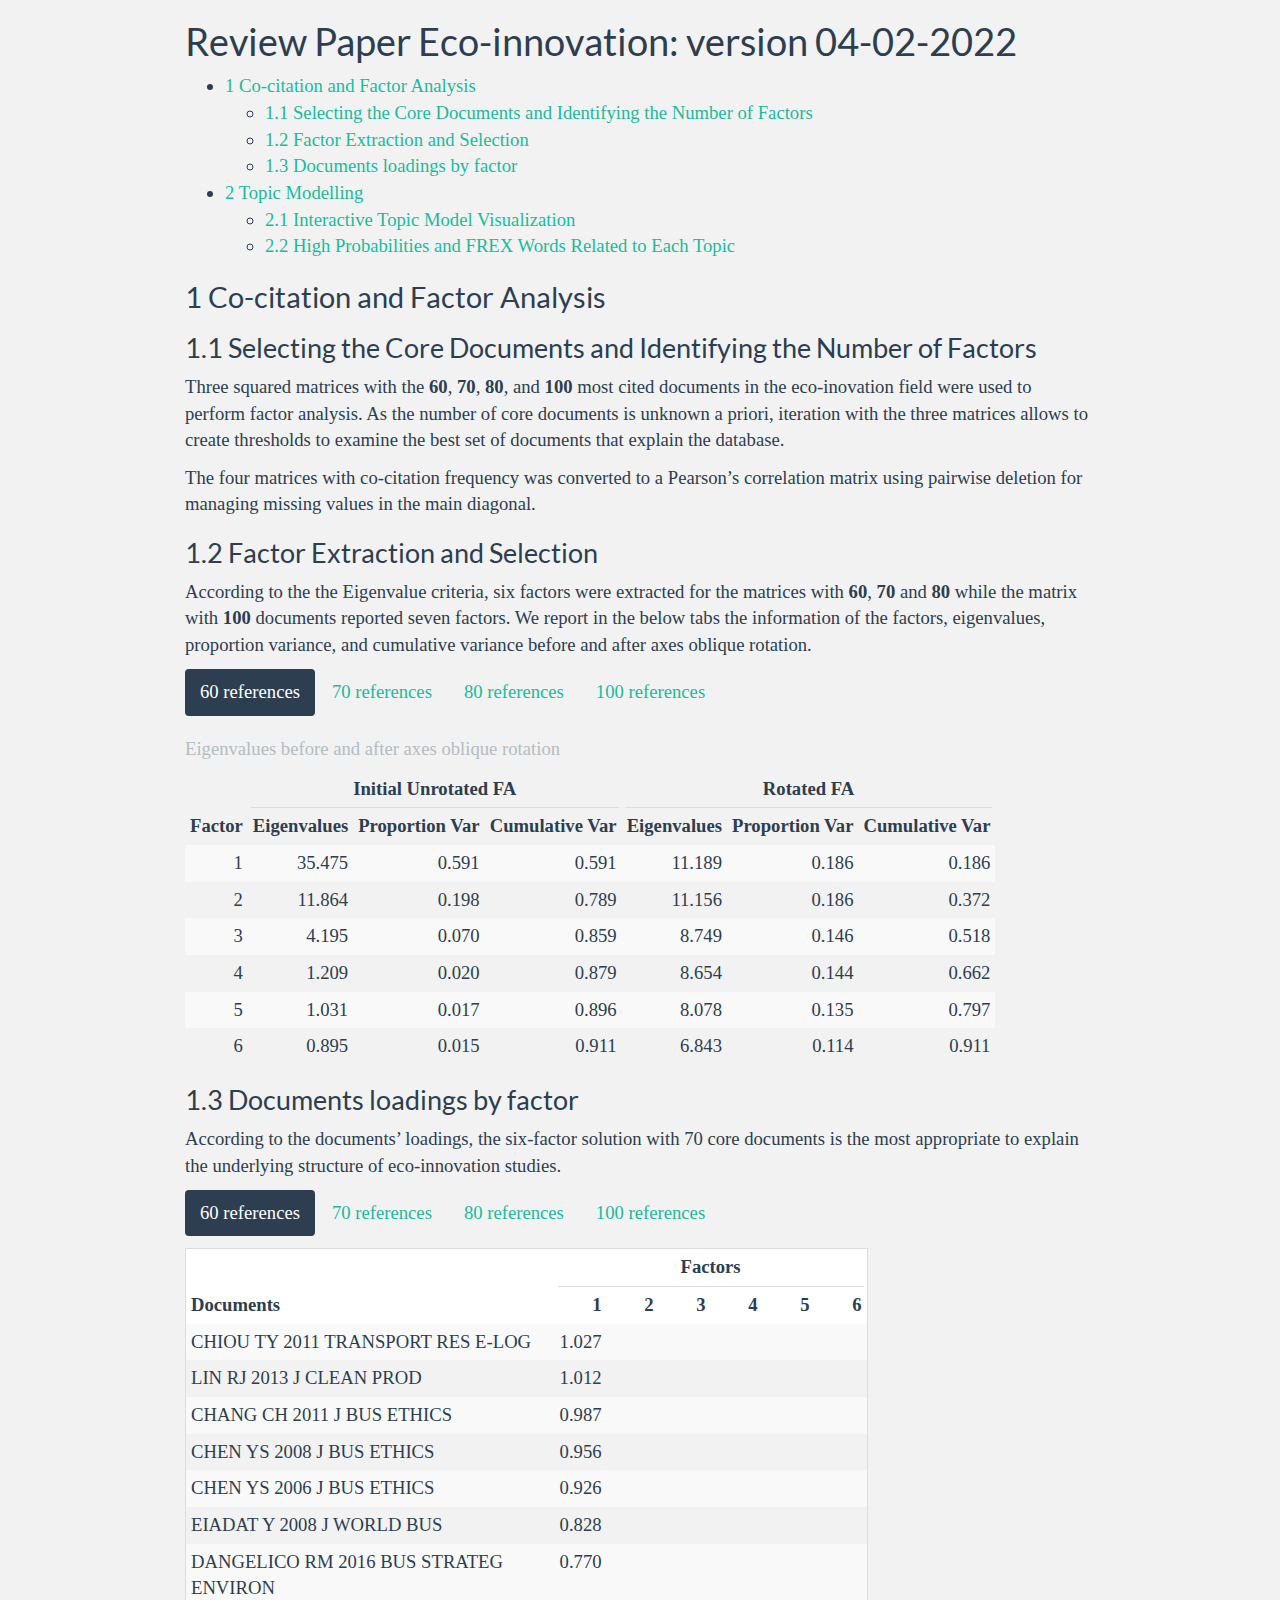
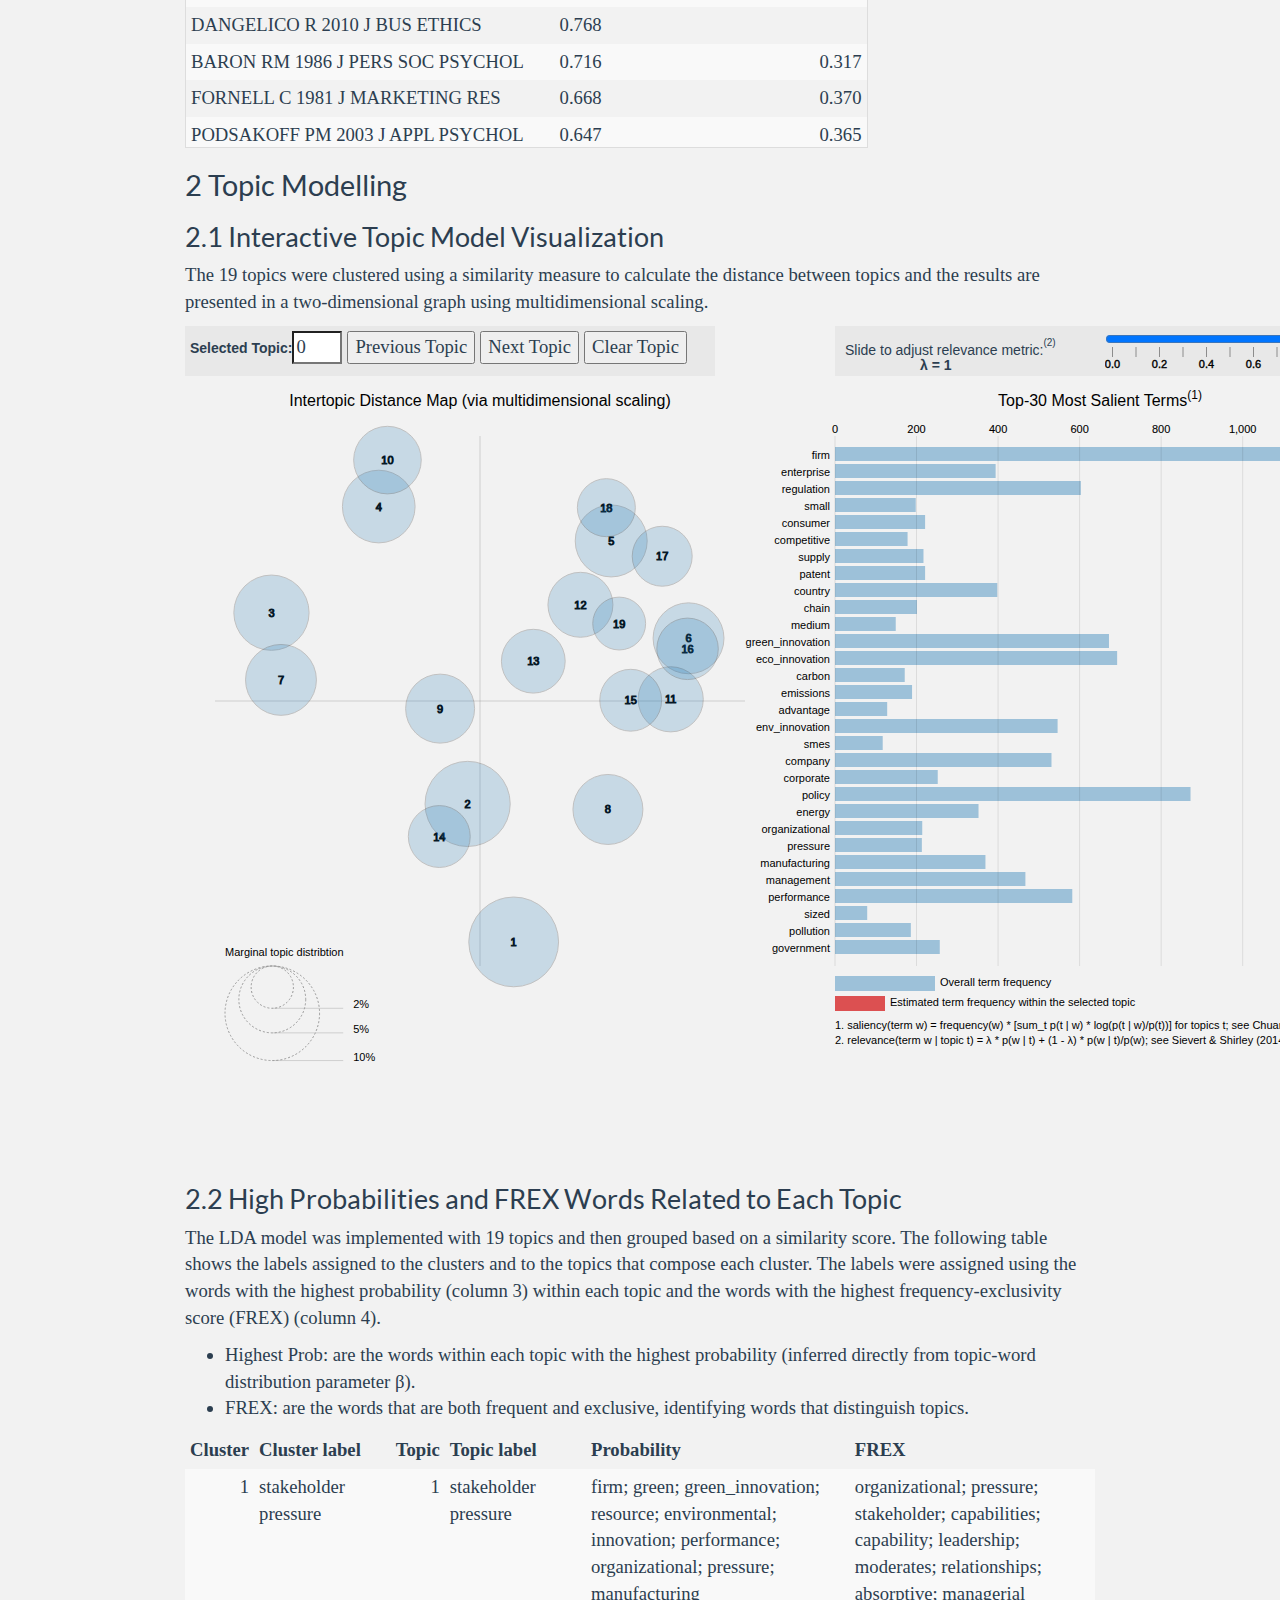
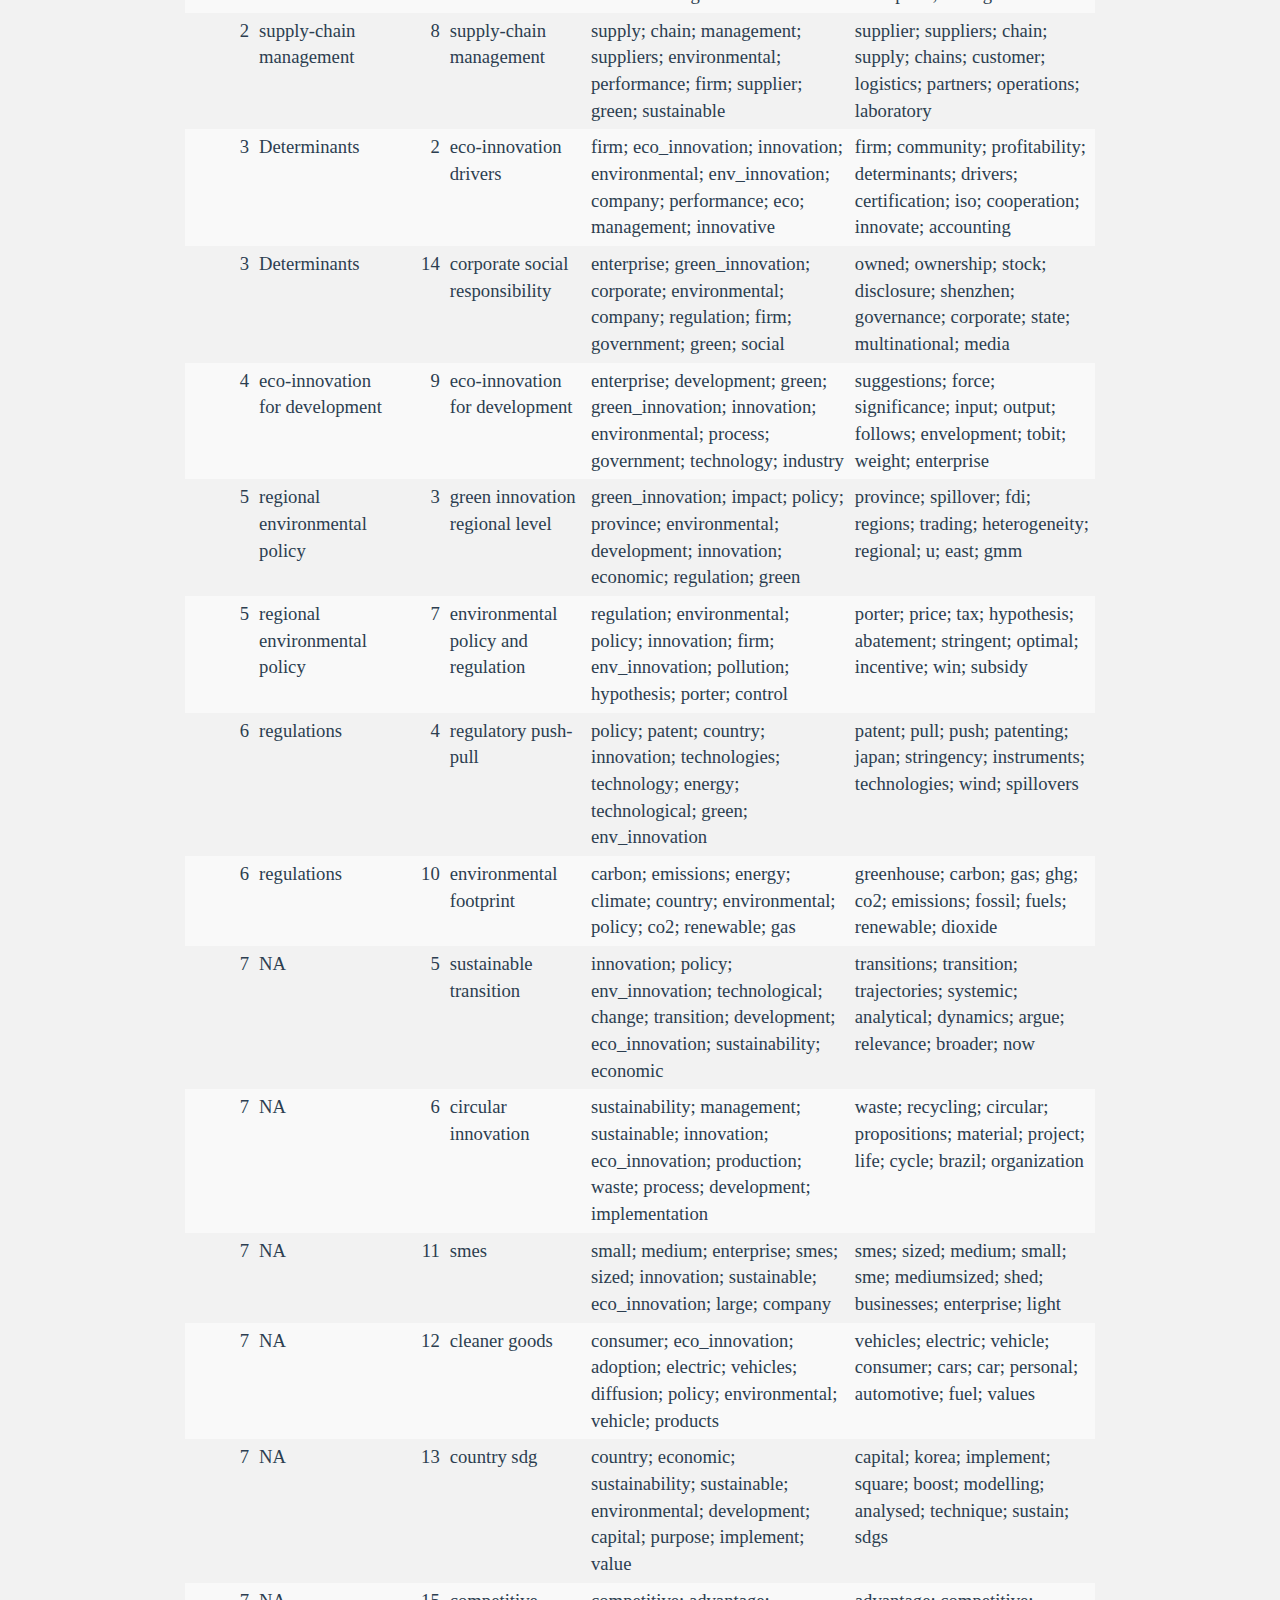
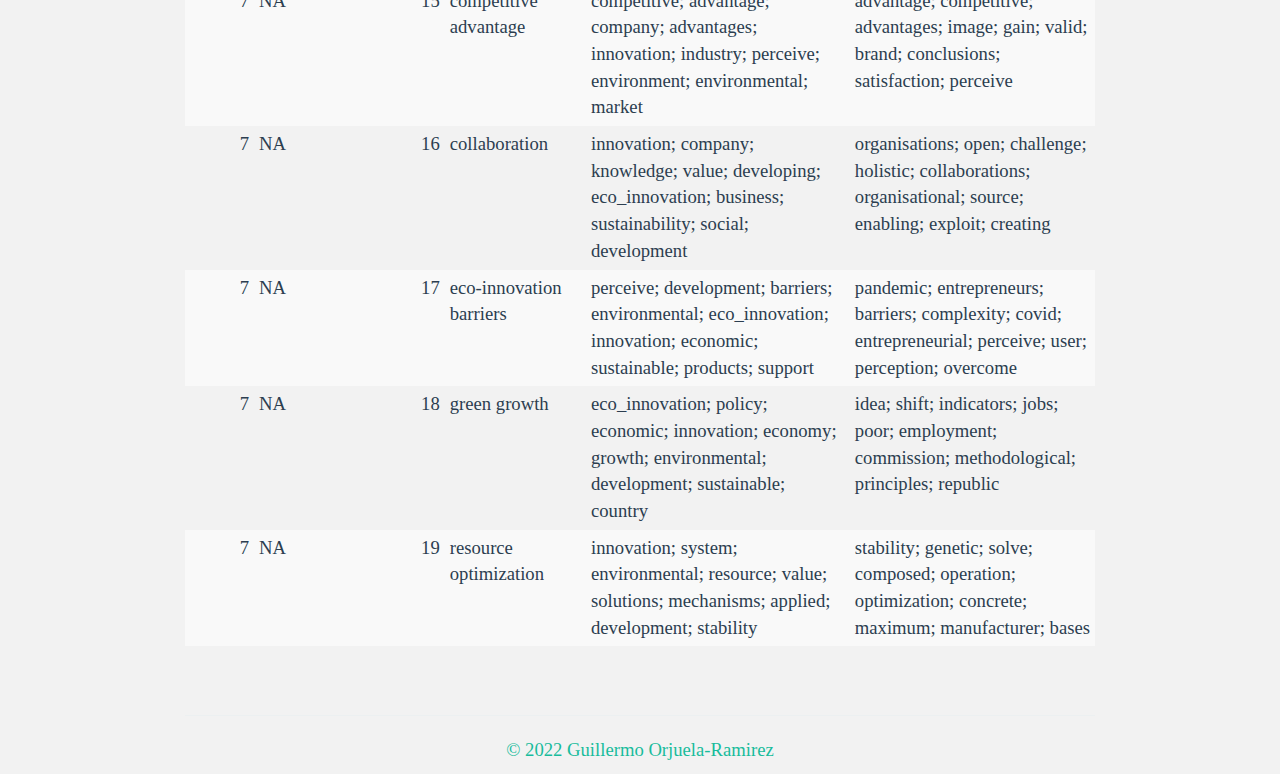
==== docs/index.html @ 78bdc4e0 "V_04-02-2022" ====
<!DOCTYPE html>

<html>

<head>

<meta charset="utf-8" />
<meta name="generator" content="pandoc" />
<meta http-equiv="X-UA-Compatible" content="IE=EDGE" />




<title>Review Paper Eco-innovation: version 04-02-2022</title>

<script src="site_libs/header-attrs-2.11/header-attrs.js"></script>
<script src="site_libs/jquery-3.6.0/jquery-3.6.0.min.js"></script>
<meta name="viewport" content="width=device-width, initial-scale=1" />
<link href="site_libs/bootstrap-3.3.5/css/flatly.min.css" rel="stylesheet" />
<script src="site_libs/bootstrap-3.3.5/js/bootstrap.min.js"></script>
<script src="site_libs/bootstrap-3.3.5/shim/html5shiv.min.js"></script>
<script src="site_libs/bootstrap-3.3.5/shim/respond.min.js"></script>
<style>h1 {font-size: 34px;}
       h1.title {font-size: 38px;}
       h2 {font-size: 30px;}
       h3 {font-size: 24px;}
       h4 {font-size: 18px;}
       h5 {font-size: 16px;}
       h6 {font-size: 12px;}
       code {color: inherit; background-color: rgba(0, 0, 0, 0.04);}
       pre:not([class]) { background-color: white }</style>
<script src="site_libs/navigation-1.1/tabsets.js"></script>
<link href="site_libs/highlightjs-9.12.0/default.css" rel="stylesheet" />
<script src="site_libs/highlightjs-9.12.0/highlight.js"></script>
<script src="site_libs/kePrint-0.0.1/kePrint.js"></script>

<style type="text/css">
  code{white-space: pre-wrap;}
  span.smallcaps{font-variant: small-caps;}
  span.underline{text-decoration: underline;}
  div.column{display: inline-block; vertical-align: top; width: 50%;}
  div.hanging-indent{margin-left: 1.5em; text-indent: -1.5em;}
  ul.task-list{list-style: none;}
    </style>

<style type="text/css">code{white-space: pre;}</style>
<script type="text/javascript">
if (window.hljs) {
  hljs.configure({languages: []});
  hljs.initHighlightingOnLoad();
  if (document.readyState && document.readyState === "complete") {
    window.setTimeout(function() { hljs.initHighlighting(); }, 0);
  }
}
</script>





<link rel="stylesheet" href="styles.css" type="text/css" />



<style type = "text/css">
.main-container {
  max-width: 940px;
  margin-left: auto;
  margin-right: auto;
}
img {
  max-width:100%;
}
.tabbed-pane {
  padding-top: 12px;
}
.html-widget {
  margin-bottom: 20px;
}
button.code-folding-btn:focus {
  outline: none;
}
summary {
  display: list-item;
}
pre code {
  padding: 0;
}
</style>



<!-- tabsets -->

<style type="text/css">
.tabset-dropdown > .nav-tabs {
  display: inline-table;
  max-height: 500px;
  min-height: 44px;
  overflow-y: auto;
  border: 1px solid #ddd;
  border-radius: 4px;
}

.tabset-dropdown > .nav-tabs > li.active:before {
  content: "";
  font-family: 'Glyphicons Halflings';
  display: inline-block;
  padding: 10px;
  border-right: 1px solid #ddd;
}

.tabset-dropdown > .nav-tabs.nav-tabs-open > li.active:before {
  content: "&#xe258;";
  border: none;
}

.tabset-dropdown > .nav-tabs.nav-tabs-open:before {
  content: "";
  font-family: 'Glyphicons Halflings';
  display: inline-block;
  padding: 10px;
  border-right: 1px solid #ddd;
}

.tabset-dropdown > .nav-tabs > li.active {
  display: block;
}

.tabset-dropdown > .nav-tabs > li > a,
.tabset-dropdown > .nav-tabs > li > a:focus,
.tabset-dropdown > .nav-tabs > li > a:hover {
  border: none;
  display: inline-block;
  border-radius: 4px;
  background-color: transparent;
}

.tabset-dropdown > .nav-tabs.nav-tabs-open > li {
  display: block;
  float: none;
}

.tabset-dropdown > .nav-tabs > li {
  display: none;
}
</style>

<!-- code folding -->




</head>

<body>


<div class="container-fluid main-container">




<div id="header">



<h1 class="title toc-ignore">Review Paper Eco-innovation: version 04-02-2022</h1>

</div>

<div id="TOC">
<ul>
<li><a href="#co-citation-and-factor-analysis"><span class="toc-section-number">1</span> Co-citation and Factor Analysis</a>
<ul>
<li><a href="#selecting-the-core-documents-and-identifying-the-number-of-factors"><span class="toc-section-number">1.1</span> Selecting the Core Documents and Identifying the Number of Factors</a></li>
<li><a href="#factor-extraction-and-selection"><span class="toc-section-number">1.2</span> Factor Extraction and Selection</a></li>
<li><a href="#documents-loadings-by-factor"><span class="toc-section-number">1.3</span> Documents loadings by factor</a></li>
</ul></li>
<li><a href="#topic-modelling"><span class="toc-section-number">2</span> Topic Modelling</a>
<ul>
<li><a href="#interactive-topic-model-visualization"><span class="toc-section-number">2.1</span> Interactive Topic Model Visualization</a></li>
<li><a href="#high-probabilities-and-frex-words-related-to-each-topic"><span class="toc-section-number">2.2</span> High Probabilities and FREX Words Related to Each Topic</a></li>
</ul></li>
</ul>
</div>

<div id="co-citation-and-factor-analysis" class="section level1" number="1">
<h1 number="1"><span class="header-section-number">1</span> Co-citation and Factor Analysis</h1>
<div id="selecting-the-core-documents-and-identifying-the-number-of-factors" class="section level2" number="1.1">
<h2 number="1.1"><span class="header-section-number">1.1</span> Selecting the Core Documents and Identifying the Number of Factors</h2>
<p>Three squared matrices with the <strong>60</strong>, <strong>70</strong>, <strong>80</strong>, and <strong>100</strong> most cited documents in the eco-inovation field were used to perform factor analysis. As the number of core documents is unknown a priori, iteration with the three matrices allows to create thresholds to examine the best set of documents that explain the database.</p>
<p>The four matrices with co-citation frequency was converted to a Pearson’s correlation matrix using pairwise deletion for managing missing values in the main diagonal.</p>
</div>
<div id="factor-extraction-and-selection" class="section level2 tabset tabset-fade tabset-pills" number="1.2">
<h2 class="tabset tabset-fade tabset-pills" number="1.2"><span class="header-section-number">1.2</span> Factor Extraction and Selection</h2>
<p>According to the the Eigenvalue criteria, six factors were extracted for the matrices with <strong>60</strong>, <strong>70</strong> and <strong>80</strong> while the matrix with <strong>100</strong> documents reported seven factors. We report in the below tabs the information of the factors, eigenvalues, proportion variance, and cumulative variance before and after axes oblique rotation.</p>
<div id="references" class="section level3 unnumbered">
<h3 class="unnumbered">60 references</h3>
<table class="table table-striped table-condensed table-hover table-responsive" style="width: auto !important; ">
<caption>
Eigenvalues before and after axes oblique rotation
</caption>
<thead>
<tr>
<th style="border-bottom:hidden" colspan="1">
</th>
<th style="border-bottom:hidden; padding-bottom:0; padding-left:3px;padding-right:3px;text-align: center; " colspan="3">
<div style="border-bottom: 1px solid #ddd; padding-bottom: 5px; ">
Initial Unrotated FA
</div>
</th>
<th style="border-bottom:hidden; padding-bottom:0; padding-left:3px;padding-right:3px;text-align: center; " colspan="3">
<div style="border-bottom: 1px solid #ddd; padding-bottom: 5px; ">
Rotated FA
</div>
</th>
</tr>
<tr>
<th style="text-align:right;">
Factor
</th>
<th style="text-align:right;">
Eigenvalues
</th>
<th style="text-align:right;">
Proportion Var
</th>
<th style="text-align:right;">
Cumulative Var
</th>
<th style="text-align:right;">
Eigenvalues
</th>
<th style="text-align:right;">
Proportion Var
</th>
<th style="text-align:right;">
Cumulative Var
</th>
</tr>
</thead>
<tbody>
<tr>
<td style="text-align:right;">
1
</td>
<td style="text-align:right;">
35.475
</td>
<td style="text-align:right;">
0.591
</td>
<td style="text-align:right;">
0.591
</td>
<td style="text-align:right;">
11.189
</td>
<td style="text-align:right;">
0.186
</td>
<td style="text-align:right;">
0.186
</td>
</tr>
<tr>
<td style="text-align:right;">
2
</td>
<td style="text-align:right;">
11.864
</td>
<td style="text-align:right;">
0.198
</td>
<td style="text-align:right;">
0.789
</td>
<td style="text-align:right;">
11.156
</td>
<td style="text-align:right;">
0.186
</td>
<td style="text-align:right;">
0.372
</td>
</tr>
<tr>
<td style="text-align:right;">
3
</td>
<td style="text-align:right;">
4.195
</td>
<td style="text-align:right;">
0.070
</td>
<td style="text-align:right;">
0.859
</td>
<td style="text-align:right;">
8.749
</td>
<td style="text-align:right;">
0.146
</td>
<td style="text-align:right;">
0.518
</td>
</tr>
<tr>
<td style="text-align:right;">
4
</td>
<td style="text-align:right;">
1.209
</td>
<td style="text-align:right;">
0.020
</td>
<td style="text-align:right;">
0.879
</td>
<td style="text-align:right;">
8.654
</td>
<td style="text-align:right;">
0.144
</td>
<td style="text-align:right;">
0.662
</td>
</tr>
<tr>
<td style="text-align:right;">
5
</td>
<td style="text-align:right;">
1.031
</td>
<td style="text-align:right;">
0.017
</td>
<td style="text-align:right;">
0.896
</td>
<td style="text-align:right;">
8.078
</td>
<td style="text-align:right;">
0.135
</td>
<td style="text-align:right;">
0.797
</td>
</tr>
<tr>
<td style="text-align:right;">
6
</td>
<td style="text-align:right;">
0.895
</td>
<td style="text-align:right;">
0.015
</td>
<td style="text-align:right;">
0.911
</td>
<td style="text-align:right;">
6.843
</td>
<td style="text-align:right;">
0.114
</td>
<td style="text-align:right;">
0.911
</td>
</tr>
</tbody>
</table>
</div>
<div id="references-1" class="section level3 unnumbered">
<h3 class="unnumbered">70 references</h3>
<table class="table table-striped table-condensed table-hover table-responsive" style="width: auto !important; ">
<caption>
Eigenvalues before and after axes oblique rotation
</caption>
<thead>
<tr>
<th style="border-bottom:hidden" colspan="1">
</th>
<th style="border-bottom:hidden; padding-bottom:0; padding-left:3px;padding-right:3px;text-align: center; " colspan="3">
<div style="border-bottom: 1px solid #ddd; padding-bottom: 5px; ">
Initial Unrotated FA
</div>
</th>
<th style="border-bottom:hidden; padding-bottom:0; padding-left:3px;padding-right:3px;text-align: center; " colspan="3">
<div style="border-bottom: 1px solid #ddd; padding-bottom: 5px; ">
Rotated FA
</div>
</th>
</tr>
<tr>
<th style="text-align:right;">
Factor
</th>
<th style="text-align:right;">
Eigenvalues
</th>
<th style="text-align:right;">
Proportion Var
</th>
<th style="text-align:right;">
Cumulative Var
</th>
<th style="text-align:right;">
Eigenvalues
</th>
<th style="text-align:right;">
Proportion Var
</th>
<th style="text-align:right;">
Cumulative Var
</th>
</tr>
</thead>
<tbody>
<tr>
<td style="text-align:right;">
1
</td>
<td style="text-align:right;">
40.172
</td>
<td style="text-align:right;">
0.574
</td>
<td style="text-align:right;">
0.574
</td>
<td style="text-align:right;">
12.872
</td>
<td style="text-align:right;">
0.184
</td>
<td style="text-align:right;">
0.365
</td>
</tr>
<tr>
<td style="text-align:right;">
2
</td>
<td style="text-align:right;">
13.987
</td>
<td style="text-align:right;">
0.200
</td>
<td style="text-align:right;">
0.774
</td>
<td style="text-align:right;">
12.662
</td>
<td style="text-align:right;">
0.181
</td>
<td style="text-align:right;">
0.181
</td>
</tr>
<tr>
<td style="text-align:right;">
3
</td>
<td style="text-align:right;">
4.920
</td>
<td style="text-align:right;">
0.070
</td>
<td style="text-align:right;">
0.844
</td>
<td style="text-align:right;">
10.751
</td>
<td style="text-align:right;">
0.154
</td>
<td style="text-align:right;">
0.662
</td>
</tr>
<tr>
<td style="text-align:right;">
4
</td>
<td style="text-align:right;">
1.367
</td>
<td style="text-align:right;">
0.020
</td>
<td style="text-align:right;">
0.864
</td>
<td style="text-align:right;">
10.083
</td>
<td style="text-align:right;">
0.144
</td>
<td style="text-align:right;">
0.509
</td>
</tr>
<tr>
<td style="text-align:right;">
5
</td>
<td style="text-align:right;">
1.360
</td>
<td style="text-align:right;">
0.019
</td>
<td style="text-align:right;">
0.883
</td>
<td style="text-align:right;">
8.688
</td>
<td style="text-align:right;">
0.124
</td>
<td style="text-align:right;">
0.787
</td>
</tr>
<tr>
<td style="text-align:right;">
6
</td>
<td style="text-align:right;">
0.925
</td>
<td style="text-align:right;">
0.013
</td>
<td style="text-align:right;">
0.896
</td>
<td style="text-align:right;">
7.676
</td>
<td style="text-align:right;">
0.110
</td>
<td style="text-align:right;">
0.896
</td>
</tr>
</tbody>
</table>
</div>
<div id="references-2" class="section level3 unnumbered">
<h3 class="unnumbered">80 references</h3>
<table class="table table-striped table-condensed table-hover table-responsive" style="width: auto !important; ">
<caption>
Eigenvalues before and after axes oblique rotation
</caption>
<thead>
<tr>
<th style="border-bottom:hidden" colspan="1">
</th>
<th style="border-bottom:hidden; padding-bottom:0; padding-left:3px;padding-right:3px;text-align: center; " colspan="3">
<div style="border-bottom: 1px solid #ddd; padding-bottom: 5px; ">
Initial Unrotated FA
</div>
</th>
<th style="border-bottom:hidden; padding-bottom:0; padding-left:3px;padding-right:3px;text-align: center; " colspan="3">
<div style="border-bottom: 1px solid #ddd; padding-bottom: 5px; ">
Rotated FA
</div>
</th>
</tr>
<tr>
<th style="text-align:right;">
Factor
</th>
<th style="text-align:right;">
Eigenvalues
</th>
<th style="text-align:right;">
Proportion Var
</th>
<th style="text-align:right;">
Cumulative Var
</th>
<th style="text-align:right;">
Eigenvalues
</th>
<th style="text-align:right;">
Proportion Var
</th>
<th style="text-align:right;">
Cumulative Var
</th>
</tr>
</thead>
<tbody>
<tr>
<td style="text-align:right;">
1
</td>
<td style="text-align:right;">
45.029
</td>
<td style="text-align:right;">
0.563
</td>
<td style="text-align:right;">
0.563
</td>
<td style="text-align:right;">
14.523
</td>
<td style="text-align:right;">
0.182
</td>
<td style="text-align:right;">
0.517
</td>
</tr>
<tr>
<td style="text-align:right;">
2
</td>
<td style="text-align:right;">
15.834
</td>
<td style="text-align:right;">
0.198
</td>
<td style="text-align:right;">
0.761
</td>
<td style="text-align:right;">
13.992
</td>
<td style="text-align:right;">
0.175
</td>
<td style="text-align:right;">
0.175
</td>
</tr>
<tr>
<td style="text-align:right;">
3
</td>
<td style="text-align:right;">
6.359
</td>
<td style="text-align:right;">
0.079
</td>
<td style="text-align:right;">
0.840
</td>
<td style="text-align:right;">
12.882
</td>
<td style="text-align:right;">
0.161
</td>
<td style="text-align:right;">
0.336
</td>
</tr>
<tr>
<td style="text-align:right;">
4
</td>
<td style="text-align:right;">
2.033
</td>
<td style="text-align:right;">
0.025
</td>
<td style="text-align:right;">
0.866
</td>
<td style="text-align:right;">
11.898
</td>
<td style="text-align:right;">
0.149
</td>
<td style="text-align:right;">
0.804
</td>
</tr>
<tr>
<td style="text-align:right;">
5
</td>
<td style="text-align:right;">
1.439
</td>
<td style="text-align:right;">
0.018
</td>
<td style="text-align:right;">
0.884
</td>
<td style="text-align:right;">
11.020
</td>
<td style="text-align:right;">
0.138
</td>
<td style="text-align:right;">
0.655
</td>
</tr>
<tr>
<td style="text-align:right;">
6
</td>
<td style="text-align:right;">
0.960
</td>
<td style="text-align:right;">
0.012
</td>
<td style="text-align:right;">
0.896
</td>
<td style="text-align:right;">
7.339
</td>
<td style="text-align:right;">
0.092
</td>
<td style="text-align:right;">
0.896
</td>
</tr>
</tbody>
</table>
</div>
<div id="references-3" class="section level3 unnumbered">
<h3 class="unnumbered">100 references</h3>
<table class="table table-striped table-condensed table-hover table-responsive" style="width: auto !important; ">
<caption>
Eigenvalues before and after axes oblique rotation
</caption>
<thead>
<tr>
<th style="border-bottom:hidden" colspan="1">
</th>
<th style="border-bottom:hidden; padding-bottom:0; padding-left:3px;padding-right:3px;text-align: center; " colspan="3">
<div style="border-bottom: 1px solid #ddd; padding-bottom: 5px; ">
Initial Unrotated FA
</div>
</th>
<th style="border-bottom:hidden; padding-bottom:0; padding-left:3px;padding-right:3px;text-align: center; " colspan="3">
<div style="border-bottom: 1px solid #ddd; padding-bottom: 5px; ">
Rotated FA
</div>
</th>
</tr>
<tr>
<th style="text-align:right;">
Factor
</th>
<th style="text-align:right;">
Eigenvalues
</th>
<th style="text-align:right;">
Proportion Var
</th>
<th style="text-align:right;">
Cumulative Var
</th>
<th style="text-align:right;">
Eigenvalues
</th>
<th style="text-align:right;">
Proportion Var
</th>
<th style="text-align:right;">
Cumulative Var
</th>
</tr>
</thead>
<tbody>
<tr>
<td style="text-align:right;">
1
</td>
<td style="text-align:right;">
54.196
</td>
<td style="text-align:right;">
0.537
</td>
<td style="text-align:right;">
0.537
</td>
<td style="text-align:right;">
19.513
</td>
<td style="text-align:right;">
0.193
</td>
<td style="text-align:right;">
0.193
</td>
</tr>
<tr>
<td style="text-align:right;">
2
</td>
<td style="text-align:right;">
21.184
</td>
<td style="text-align:right;">
0.210
</td>
<td style="text-align:right;">
0.746
</td>
<td style="text-align:right;">
15.563
</td>
<td style="text-align:right;">
0.154
</td>
<td style="text-align:right;">
0.649
</td>
</tr>
<tr>
<td style="text-align:right;">
3
</td>
<td style="text-align:right;">
7.270
</td>
<td style="text-align:right;">
0.072
</td>
<td style="text-align:right;">
0.818
</td>
<td style="text-align:right;">
15.475
</td>
<td style="text-align:right;">
0.153
</td>
<td style="text-align:right;">
0.495
</td>
</tr>
<tr>
<td style="text-align:right;">
4
</td>
<td style="text-align:right;">
3.830
</td>
<td style="text-align:right;">
0.038
</td>
<td style="text-align:right;">
0.856
</td>
<td style="text-align:right;">
14.965
</td>
<td style="text-align:right;">
0.148
</td>
<td style="text-align:right;">
0.341
</td>
</tr>
<tr>
<td style="text-align:right;">
5
</td>
<td style="text-align:right;">
1.471
</td>
<td style="text-align:right;">
0.015
</td>
<td style="text-align:right;">
0.871
</td>
<td style="text-align:right;">
10.833
</td>
<td style="text-align:right;">
0.107
</td>
<td style="text-align:right;">
0.756
</td>
</tr>
<tr>
<td style="text-align:right;">
6
</td>
<td style="text-align:right;">
1.423
</td>
<td style="text-align:right;">
0.014
</td>
<td style="text-align:right;">
0.885
</td>
<td style="text-align:right;">
9.654
</td>
<td style="text-align:right;">
0.096
</td>
<td style="text-align:right;">
0.852
</td>
</tr>
<tr>
<td style="text-align:right;">
7
</td>
<td style="text-align:right;">
1.112
</td>
<td style="text-align:right;">
0.011
</td>
<td style="text-align:right;">
0.896
</td>
<td style="text-align:right;">
4.465
</td>
<td style="text-align:right;">
0.044
</td>
<td style="text-align:right;">
0.896
</td>
</tr>
<tr>
<td style="text-align:right;">
8
</td>
<td style="text-align:right;">
0.777
</td>
<td style="text-align:right;">
0.008
</td>
<td style="text-align:right;">
0.904
</td>
<td style="text-align:right;">
</td>
<td style="text-align:right;">
</td>
<td style="text-align:right;">
</td>
</tr>
</tbody>
</table>
</div>
</div>
<div id="documents-loadings-by-factor" class="section level2 tabset tabset-fade tabset-pills" number="1.3">
<h2 class="tabset tabset-fade tabset-pills" number="1.3"><span class="header-section-number">1.3</span> Documents loadings by factor</h2>
<p>According to the documents’ loadings, the six-factor solution with 70 core documents is the most appropriate to explain the underlying structure of eco-innovation studies.</p>
<div id="references-4" class="section level3 unnumbered">
<h3 class="unnumbered">60 references</h3>
<div style="border: 1px solid #ddd; padding: 0px; overflow-y: scroll; height:500px; overflow-x: scroll; width:75%; ">
<table class="table table-striped table-condensed table-hover" style="width: auto !important; ">
<thead>
<tr>
<th style="border-bottom:hiddenposition: sticky; top:0; background-color: #FFFFFF;" colspan="1">
</th>
<th style="border-bottom:hidden; padding-bottom:0; padding-left:3px;padding-right:3px;text-align: center; position: sticky; top:0; background-color: #FFFFFF;" colspan="6">
<div style="border-bottom: 1px solid #ddd; padding-bottom: 5px; ">
Factors
</div>
</th>
</tr>
<tr>
<th style="text-align:left;position: sticky; top:0; background-color: #FFFFFF;">
Documents
</th>
<th style="text-align:right;position: sticky; top:0; background-color: #FFFFFF;">
1
</th>
<th style="text-align:right;position: sticky; top:0; background-color: #FFFFFF;">
2
</th>
<th style="text-align:right;position: sticky; top:0; background-color: #FFFFFF;">
3
</th>
<th style="text-align:right;position: sticky; top:0; background-color: #FFFFFF;">
4
</th>
<th style="text-align:right;position: sticky; top:0; background-color: #FFFFFF;">
5
</th>
<th style="text-align:right;position: sticky; top:0; background-color: #FFFFFF;">
6
</th>
</tr>
</thead>
<tbody>
<tr>
<td style="text-align:left;">
CHIOU TY 2011 TRANSPORT RES E-LOG
</td>
<td style="text-align:right;">
1.027
</td>
<td style="text-align:right;">
</td>
<td style="text-align:right;">
</td>
<td style="text-align:right;">
</td>
<td style="text-align:right;">
</td>
<td style="text-align:right;">
</td>
</tr>
<tr>
<td style="text-align:left;">
LIN RJ 2013 J CLEAN PROD
</td>
<td style="text-align:right;">
1.012
</td>
<td style="text-align:right;">
</td>
<td style="text-align:right;">
</td>
<td style="text-align:right;">
</td>
<td style="text-align:right;">
</td>
<td style="text-align:right;">
</td>
</tr>
<tr>
<td style="text-align:left;">
CHANG CH 2011 J BUS ETHICS
</td>
<td style="text-align:right;">
0.987
</td>
<td style="text-align:right;">
</td>
<td style="text-align:right;">
</td>
<td style="text-align:right;">
</td>
<td style="text-align:right;">
</td>
<td style="text-align:right;">
</td>
</tr>
<tr>
<td style="text-align:left;">
CHEN YS 2008 J BUS ETHICS
</td>
<td style="text-align:right;">
0.956
</td>
<td style="text-align:right;">
</td>
<td style="text-align:right;">
</td>
<td style="text-align:right;">
</td>
<td style="text-align:right;">
</td>
<td style="text-align:right;">
</td>
</tr>
<tr>
<td style="text-align:left;">
CHEN YS 2006 J BUS ETHICS
</td>
<td style="text-align:right;">
0.926
</td>
<td style="text-align:right;">
</td>
<td style="text-align:right;">
</td>
<td style="text-align:right;">
</td>
<td style="text-align:right;">
</td>
<td style="text-align:right;">
</td>
</tr>
<tr>
<td style="text-align:left;">
EIADAT Y 2008 J WORLD BUS
</td>
<td style="text-align:right;">
0.828
</td>
<td style="text-align:right;">
</td>
<td style="text-align:right;">
</td>
<td style="text-align:right;">
</td>
<td style="text-align:right;">
</td>
<td style="text-align:right;">
</td>
</tr>
<tr>
<td style="text-align:left;">
DANGELICO RM 2016 BUS STRATEG ENVIRON
</td>
<td style="text-align:right;">
0.770
</td>
<td style="text-align:right;">
</td>
<td style="text-align:right;">
</td>
<td style="text-align:right;">
</td>
<td style="text-align:right;">
</td>
<td style="text-align:right;">
</td>
</tr>
<tr>
<td style="text-align:left;">
DANGELICO R 2010 J BUS ETHICS
</td>
<td style="text-align:right;">
0.768
</td>
<td style="text-align:right;">
</td>
<td style="text-align:right;">
</td>
<td style="text-align:right;">
</td>
<td style="text-align:right;">
</td>
<td style="text-align:right;">
</td>
</tr>
<tr>
<td style="text-align:left;">
BARON RM 1986 J PERS SOC PSYCHOL
</td>
<td style="text-align:right;">
0.716
</td>
<td style="text-align:right;">
</td>
<td style="text-align:right;">
</td>
<td style="text-align:right;">
</td>
<td style="text-align:right;">
</td>
<td style="text-align:right;">
0.317
</td>
</tr>
<tr>
<td style="text-align:left;">
FORNELL C 1981 J MARKETING RES
</td>
<td style="text-align:right;">
0.668
</td>
<td style="text-align:right;">
</td>
<td style="text-align:right;">
</td>
<td style="text-align:right;">
</td>
<td style="text-align:right;">
</td>
<td style="text-align:right;">
0.370
</td>
</tr>
<tr>
<td style="text-align:left;">
PODSAKOFF PM 2003 J APPL PSYCHOL
</td>
<td style="text-align:right;">
0.647
</td>
<td style="text-align:right;">
</td>
<td style="text-align:right;">
</td>
<td style="text-align:right;">
</td>
<td style="text-align:right;">
</td>
<td style="text-align:right;">
0.365
</td>
</tr>
<tr>
<td style="text-align:left;">
SCHIEDERIG T 2012 R&amp;amp;D MANAGE
</td>
<td style="text-align:right;">
0.528
</td>
<td style="text-align:right;">
</td>
<td style="text-align:right;">
</td>
<td style="text-align:right;">
0.554
</td>
<td style="text-align:right;">
</td>
<td style="text-align:right;">
</td>
</tr>
<tr>
<td style="text-align:left;">
BERRONE P 2013 STRATEGIC MANAGE J
</td>
<td style="text-align:right;">
0.505
</td>
<td style="text-align:right;">
</td>
<td style="text-align:right;">
</td>
<td style="text-align:right;">
</td>
<td style="text-align:right;">
</td>
<td style="text-align:right;">
</td>
</tr>
<tr>
<td style="text-align:left;">
PUJARI D 2006 TECHNOVATION
</td>
<td style="text-align:right;">
0.463
</td>
<td style="text-align:right;">
</td>
<td style="text-align:right;">
</td>
<td style="text-align:right;">
0.366
</td>
<td style="text-align:right;">
</td>
<td style="text-align:right;">
</td>
</tr>
<tr>
<td style="text-align:left;">
HART SL 1995 ACAD MANAGE REV
</td>
<td style="text-align:right;">
0.329
</td>
<td style="text-align:right;">
</td>
<td style="text-align:right;">
</td>
<td style="text-align:right;">
</td>
<td style="text-align:right;">
</td>
<td style="text-align:right;">
0.680
</td>
</tr>
<tr>
<td style="text-align:left;">
BARNEY J 1991 J MANAGE
</td>
<td style="text-align:right;">
0.312
</td>
<td style="text-align:right;">
</td>
<td style="text-align:right;">
</td>
<td style="text-align:right;">
</td>
<td style="text-align:right;">
</td>
<td style="text-align:right;">
0.657
</td>
</tr>
<tr>
<td style="text-align:left;">
WAGNER M 2008 ECOL ECON
</td>
<td style="text-align:right;">
</td>
<td style="text-align:right;">
0.976
</td>
<td style="text-align:right;">
</td>
<td style="text-align:right;">
</td>
<td style="text-align:right;">
</td>
<td style="text-align:right;">
</td>
</tr>
<tr>
<td style="text-align:left;">
REHFELD KM 2007 ECOL ECON
</td>
<td style="text-align:right;">
</td>
<td style="text-align:right;">
0.836
</td>
<td style="text-align:right;">
</td>
<td style="text-align:right;">
</td>
<td style="text-align:right;">
</td>
<td style="text-align:right;">
</td>
</tr>
<tr>
<td style="text-align:left;">
FRONDEL M. 2007 BUS STRATEG ENVIRON P174
</td>
<td style="text-align:right;">
</td>
<td style="text-align:right;">
0.810
</td>
<td style="text-align:right;">
</td>
<td style="text-align:right;">
</td>
<td style="text-align:right;">
</td>
<td style="text-align:right;">
</td>
</tr>
<tr>
<td style="text-align:left;">
RENNINGS K 2006 ECOL ECON
</td>
<td style="text-align:right;">
</td>
<td style="text-align:right;">
0.807
</td>
<td style="text-align:right;">
</td>
<td style="text-align:right;">
</td>
<td style="text-align:right;">
</td>
<td style="text-align:right;">
</td>
</tr>
<tr>
<td style="text-align:left;">
WAGNER M 2007 RES POLICY
</td>
<td style="text-align:right;">
</td>
<td style="text-align:right;">
0.757
</td>
<td style="text-align:right;">
</td>
<td style="text-align:right;">
</td>
<td style="text-align:right;">
</td>
<td style="text-align:right;">
</td>
</tr>
<tr>
<td style="text-align:left;">
DEMIREL P 2011 ECOL ECON
</td>
<td style="text-align:right;">
</td>
<td style="text-align:right;">
0.670
</td>
<td style="text-align:right;">
</td>
<td style="text-align:right;">
</td>
<td style="text-align:right;">
</td>
<td style="text-align:right;">
</td>
</tr>
<tr>
<td style="text-align:left;">
KAMMERER D 2009 ECOL ECON
</td>
<td style="text-align:right;">
</td>
<td style="text-align:right;">
0.634
</td>
<td style="text-align:right;">
</td>
<td style="text-align:right;">
</td>
<td style="text-align:right;">
</td>
<td style="text-align:right;">
</td>
</tr>
<tr>
<td style="text-align:left;">
GONZALEZ PD 2009 ECOL ECON
</td>
<td style="text-align:right;">
</td>
<td style="text-align:right;">
0.588
</td>
<td style="text-align:right;">
</td>
<td style="text-align:right;">
</td>
<td style="text-align:right;">
</td>
<td style="text-align:right;">
</td>
</tr>
<tr>
<td style="text-align:left;">
FRONDEL M 2008 ECOL ECON
</td>
<td style="text-align:right;">
</td>
<td style="text-align:right;">
0.583
</td>
<td style="text-align:right;">
0.331
</td>
<td style="text-align:right;">
</td>
<td style="text-align:right;">
</td>
<td style="text-align:right;">
</td>
</tr>
<tr>
<td style="text-align:left;">
HORBACH J 2008 RES POLICY
</td>
<td style="text-align:right;">
</td>
<td style="text-align:right;">
0.504
</td>
<td style="text-align:right;">
</td>
<td style="text-align:right;">
</td>
<td style="text-align:right;">
</td>
<td style="text-align:right;">
</td>
</tr>
<tr>
<td style="text-align:left;">
HORBACH J 2012 ECOL ECON
</td>
<td style="text-align:right;">
</td>
<td style="text-align:right;">
0.418
</td>
<td style="text-align:right;">
</td>
<td style="text-align:right;">
</td>
<td style="text-align:right;">
0.336
</td>
<td style="text-align:right;">
</td>
</tr>
<tr>
<td style="text-align:left;">
KESIDOU E 2012 RES POLICY
</td>
<td style="text-align:right;">
</td>
<td style="text-align:right;">
0.393
</td>
<td style="text-align:right;">
</td>
<td style="text-align:right;">
</td>
<td style="text-align:right;">
0.357
</td>
<td style="text-align:right;">
</td>
</tr>
<tr>
<td style="text-align:left;">
CAINELLI G 2012 IND INNOV
</td>
<td style="text-align:right;">
</td>
<td style="text-align:right;">
0.369
</td>
<td style="text-align:right;">
</td>
<td style="text-align:right;">
</td>
<td style="text-align:right;">
0.628
</td>
<td style="text-align:right;">
</td>
</tr>
<tr>
<td style="text-align:left;">
BEISE M 2005 ECOL ECON
</td>
<td style="text-align:right;">
</td>
<td style="text-align:right;">
0.361
</td>
<td style="text-align:right;">
0.381
</td>
<td style="text-align:right;">
</td>
<td style="text-align:right;">
</td>
<td style="text-align:right;">
</td>
</tr>
<tr>
<td style="text-align:left;">
RENNINGS K 2000 ECOL ECON
</td>
<td style="text-align:right;">
</td>
<td style="text-align:right;">
0.356
</td>
<td style="text-align:right;">
</td>
<td style="text-align:right;">
</td>
<td style="text-align:right;">
</td>
<td style="text-align:right;">
</td>
</tr>
<tr>
<td style="text-align:left;">
TRIGUERO A 2013 ECOL ECON
</td>
<td style="text-align:right;">
</td>
<td style="text-align:right;">
0.323
</td>
<td style="text-align:right;">
</td>
<td style="text-align:right;">
0.416
</td>
<td style="text-align:right;">
0.356
</td>
<td style="text-align:right;">
</td>
</tr>
<tr>
<td style="text-align:left;">
PORTER ME 1995 J ECON PERSPECT
</td>
<td style="text-align:right;">
</td>
<td style="text-align:right;">
0.316
</td>
<td style="text-align:right;">
0.357
</td>
<td style="text-align:right;">
</td>
<td style="text-align:right;">
</td>
<td style="text-align:right;">
</td>
</tr>
<tr>
<td style="text-align:left;">
LANJOUW JO 1996 RES POLICY
</td>
<td style="text-align:right;">
</td>
<td style="text-align:right;">
</td>
<td style="text-align:right;">
0.990
</td>
<td style="text-align:right;">
</td>
<td style="text-align:right;">
</td>
<td style="text-align:right;">
</td>
</tr>
<tr>
<td style="text-align:left;">
PORTER ME 1991 SCI AM
</td>
<td style="text-align:right;">
</td>
<td style="text-align:right;">
</td>
<td style="text-align:right;">
0.983
</td>
<td style="text-align:right;">
</td>
<td style="text-align:right;">
</td>
<td style="text-align:right;">
</td>
</tr>
<tr>
<td style="text-align:left;">
JAFFE AB 1997 REV ECON STAT
</td>
<td style="text-align:right;">
</td>
<td style="text-align:right;">
</td>
<td style="text-align:right;">
0.923
</td>
<td style="text-align:right;">
</td>
<td style="text-align:right;">
</td>
<td style="text-align:right;">
</td>
</tr>
<tr>
<td style="text-align:left;">
JOHNSTONE N 2010 ENVIRON RESOUR ECON
</td>
<td style="text-align:right;">
</td>
<td style="text-align:right;">
</td>
<td style="text-align:right;">
0.916
</td>
<td style="text-align:right;">
</td>
<td style="text-align:right;">
</td>
<td style="text-align:right;">
</td>
</tr>
<tr>
<td style="text-align:left;">
AMBEC S 2013 REV ENV ECON POLICY
</td>
<td style="text-align:right;">
</td>
<td style="text-align:right;">
</td>
<td style="text-align:right;">
0.900
</td>
<td style="text-align:right;">
</td>
<td style="text-align:right;">
</td>
<td style="text-align:right;">
</td>
</tr>
<tr>
<td style="text-align:left;">
BRUNNERMEIER SB 2003 J ENVIRON ECON MANAG
</td>
<td style="text-align:right;">
</td>
<td style="text-align:right;">
</td>
<td style="text-align:right;">
0.732
</td>
<td style="text-align:right;">
</td>
<td style="text-align:right;">
</td>
<td style="text-align:right;">
</td>
</tr>
<tr>
<td style="text-align:left;">
JAFFE AB 2005 ECOL ECON
</td>
<td style="text-align:right;">
</td>
<td style="text-align:right;">
</td>
<td style="text-align:right;">
0.667
</td>
<td style="text-align:right;">
</td>
<td style="text-align:right;">
</td>
<td style="text-align:right;">
</td>
</tr>
<tr>
<td style="text-align:left;">
AMBEC S 2008 ACAD MANAGE PERSPECT
</td>
<td style="text-align:right;">
</td>
<td style="text-align:right;">
</td>
<td style="text-align:right;">
0.358
</td>
<td style="text-align:right;">
</td>
<td style="text-align:right;">
</td>
<td style="text-align:right;">
0.471
</td>
</tr>
<tr>
<td style="text-align:left;">
BOONS F 2013 J CLEAN PROD
</td>
<td style="text-align:right;">
</td>
<td style="text-align:right;">
</td>
<td style="text-align:right;">
</td>
<td style="text-align:right;">
0.955
</td>
<td style="text-align:right;">
</td>
<td style="text-align:right;">
</td>
</tr>
<tr>
<td style="text-align:left;">
BOSSLE MB 2016 J CLEAN PROD
</td>
<td style="text-align:right;">
</td>
<td style="text-align:right;">
</td>
<td style="text-align:right;">
</td>
<td style="text-align:right;">
0.760
</td>
<td style="text-align:right;">
</td>
<td style="text-align:right;">
</td>
</tr>
<tr>
<td style="text-align:left;">
HOJNIK J 2016 ENVIRON INNOV SOC TR
</td>
<td style="text-align:right;">
</td>
<td style="text-align:right;">
</td>
<td style="text-align:right;">
</td>
<td style="text-align:right;">
0.740
</td>
<td style="text-align:right;">
</td>
<td style="text-align:right;">
</td>
</tr>
<tr>
<td style="text-align:left;">
KLEWITZ J 2014 J CLEAN PROD
</td>
<td style="text-align:right;">
</td>
<td style="text-align:right;">
</td>
<td style="text-align:right;">
</td>
<td style="text-align:right;">
0.703
</td>
<td style="text-align:right;">
</td>
<td style="text-align:right;">
</td>
</tr>
<tr>
<td style="text-align:left;">
CHENG CCJ 2014 J CLEAN PROD
</td>
<td style="text-align:right;">
</td>
<td style="text-align:right;">
</td>
<td style="text-align:right;">
</td>
<td style="text-align:right;">
0.649
</td>
<td style="text-align:right;">
</td>
<td style="text-align:right;">
0.428
</td>
</tr>
<tr>
<td style="text-align:left;">
CAI WG 2014 J CLEAN PROD
</td>
<td style="text-align:right;">
</td>
<td style="text-align:right;">
</td>
<td style="text-align:right;">
</td>
<td style="text-align:right;">
0.643
</td>
<td style="text-align:right;">
</td>
<td style="text-align:right;">
</td>
</tr>
<tr>
<td style="text-align:left;">
CARRILLO-HERMOSILLA J 2010 J CLEAN PROD
</td>
<td style="text-align:right;">
</td>
<td style="text-align:right;">
</td>
<td style="text-align:right;">
</td>
<td style="text-align:right;">
0.500
</td>
<td style="text-align:right;">
</td>
<td style="text-align:right;">
</td>
</tr>
<tr>
<td style="text-align:left;">
LEE KH 2015 J CLEAN PROD
</td>
<td style="text-align:right;">
</td>
<td style="text-align:right;">
</td>
<td style="text-align:right;">
</td>
<td style="text-align:right;">
0.448
</td>
<td style="text-align:right;">
</td>
<td style="text-align:right;">
</td>
</tr>
<tr>
<td style="text-align:left;">
OLTRA V 2009 TECHNOL FORECAST SOC
</td>
<td style="text-align:right;">
</td>
<td style="text-align:right;">
</td>
<td style="text-align:right;">
</td>
<td style="text-align:right;">
0.443
</td>
<td style="text-align:right;">
</td>
<td style="text-align:right;">
</td>
</tr>
<tr>
<td style="text-align:left;">
KEMP R 2007 FINAL REPORT MEI PRO
</td>
<td style="text-align:right;">
</td>
<td style="text-align:right;">
</td>
<td style="text-align:right;">
</td>
<td style="text-align:right;">
0.371
</td>
<td style="text-align:right;">
</td>
<td style="text-align:right;">
</td>
</tr>
<tr>
<td style="text-align:left;">
CUERVA MC 2014 J CLEAN PROD
</td>
<td style="text-align:right;">
</td>
<td style="text-align:right;">
</td>
<td style="text-align:right;">
</td>
<td style="text-align:right;">
0.321
</td>
<td style="text-align:right;">
0.489
</td>
<td style="text-align:right;">
</td>
</tr>
<tr>
<td style="text-align:left;">
GHISETTI C 2015 RES POLICY
</td>
<td style="text-align:right;">
</td>
<td style="text-align:right;">
</td>
<td style="text-align:right;">
</td>
<td style="text-align:right;">
</td>
<td style="text-align:right;">
0.853
</td>
<td style="text-align:right;">
</td>
</tr>
<tr>
<td style="text-align:left;">
CAINELLI G 2015 J CLEAN PROD
</td>
<td style="text-align:right;">
</td>
<td style="text-align:right;">
</td>
<td style="text-align:right;">
</td>
<td style="text-align:right;">
</td>
<td style="text-align:right;">
0.840
</td>
<td style="text-align:right;">
</td>
</tr>
<tr>
<td style="text-align:left;">
HORBACH J 2013 IND INNOV
</td>
<td style="text-align:right;">
</td>
<td style="text-align:right;">
</td>
<td style="text-align:right;">
</td>
<td style="text-align:right;">
</td>
<td style="text-align:right;">
0.736
</td>
<td style="text-align:right;">
</td>
</tr>
<tr>
<td style="text-align:left;">
DE MARCHI V 2012 RES POLICY
</td>
<td style="text-align:right;">
</td>
<td style="text-align:right;">
</td>
<td style="text-align:right;">
</td>
<td style="text-align:right;">
</td>
<td style="text-align:right;">
0.560
</td>
<td style="text-align:right;">
</td>
</tr>
<tr>
<td style="text-align:left;">
COHEN WM 1990 ADMIN SCI QUART
</td>
<td style="text-align:right;">
</td>
<td style="text-align:right;">
</td>
<td style="text-align:right;">
</td>
<td style="text-align:right;">
</td>
<td style="text-align:right;">
0.469
</td>
<td style="text-align:right;">
0.311
</td>
</tr>
<tr>
<td style="text-align:left;">
ARAGON-CORREA JA 2003 ACAD MANAGE REV
</td>
<td style="text-align:right;">
</td>
<td style="text-align:right;">
</td>
<td style="text-align:right;">
</td>
<td style="text-align:right;">
</td>
<td style="text-align:right;">
</td>
<td style="text-align:right;">
0.911
</td>
</tr>
<tr>
<td style="text-align:left;">
RUSSO MV 1997 ACAD MANAGE J
</td>
<td style="text-align:right;">
</td>
<td style="text-align:right;">
</td>
<td style="text-align:right;">
</td>
<td style="text-align:right;">
</td>
<td style="text-align:right;">
</td>
<td style="text-align:right;">
0.897
</td>
</tr>
<tr>
<td style="text-align:left;">
TEECE DJ 1997 STRATEGIC MANAGE J
</td>
<td style="text-align:right;">
</td>
<td style="text-align:right;">
</td>
<td style="text-align:right;">
</td>
<td style="text-align:right;">
</td>
<td style="text-align:right;">
</td>
<td style="text-align:right;">
0.784
</td>
</tr>
</tbody>
</table>
</div>
</div>
<div id="references-5" class="section level3 unnumbered">
<h3 class="unnumbered">70 references</h3>
<div style="border: 1px solid #ddd; padding: 0px; overflow-y: scroll; height:500px; overflow-x: scroll; width:75%; ">
<table class="table table-striped table-condensed table-hover" style="width: auto !important; ">
<thead>
<tr>
<th style="border-bottom:hiddenposition: sticky; top:0; background-color: #FFFFFF;" colspan="1">
</th>
<th style="border-bottom:hidden; padding-bottom:0; padding-left:3px;padding-right:3px;text-align: center; position: sticky; top:0; background-color: #FFFFFF;" colspan="6">
<div style="border-bottom: 1px solid #ddd; padding-bottom: 5px; ">
Factors
</div>
</th>
</tr>
<tr>
<th style="text-align:left;position: sticky; top:0; background-color: #FFFFFF;">
Documents
</th>
<th style="text-align:right;position: sticky; top:0; background-color: #FFFFFF;">
1
</th>
<th style="text-align:right;position: sticky; top:0; background-color: #FFFFFF;">
2
</th>
<th style="text-align:right;position: sticky; top:0; background-color: #FFFFFF;">
3
</th>
<th style="text-align:right;position: sticky; top:0; background-color: #FFFFFF;">
4
</th>
<th style="text-align:right;position: sticky; top:0; background-color: #FFFFFF;">
5
</th>
<th style="text-align:right;position: sticky; top:0; background-color: #FFFFFF;">
6
</th>
</tr>
</thead>
<tbody>
<tr>
<td style="text-align:left;">
CHIOU TY 2011 TRANSPORT RES E-LOG
</td>
<td style="text-align:right;">
0.981
</td>
<td style="text-align:right;">
</td>
<td style="text-align:right;">
</td>
<td style="text-align:right;">
</td>
<td style="text-align:right;">
</td>
<td style="text-align:right;">
</td>
</tr>
<tr>
<td style="text-align:left;">
LIN RJ 2013 J CLEAN PROD
</td>
<td style="text-align:right;">
0.969
</td>
<td style="text-align:right;">
</td>
<td style="text-align:right;">
</td>
<td style="text-align:right;">
</td>
<td style="text-align:right;">
</td>
<td style="text-align:right;">
</td>
</tr>
<tr>
<td style="text-align:left;">
CHANG CH 2011 J BUS ETHICS
</td>
<td style="text-align:right;">
0.962
</td>
<td style="text-align:right;">
</td>
<td style="text-align:right;">
</td>
<td style="text-align:right;">
</td>
<td style="text-align:right;">
</td>
<td style="text-align:right;">
</td>
</tr>
<tr>
<td style="text-align:left;">
CHEN YS 2008 J BUS ETHICS
</td>
<td style="text-align:right;">
0.918
</td>
<td style="text-align:right;">
</td>
<td style="text-align:right;">
</td>
<td style="text-align:right;">
</td>
<td style="text-align:right;">
</td>
<td style="text-align:right;">
</td>
</tr>
<tr>
<td style="text-align:left;">
CHEN YS 2006 J BUS ETHICS
</td>
<td style="text-align:right;">
0.883
</td>
<td style="text-align:right;">
</td>
<td style="text-align:right;">
</td>
<td style="text-align:right;">
</td>
<td style="text-align:right;">
</td>
<td style="text-align:right;">
</td>
</tr>
<tr>
<td style="text-align:left;">
LI DY 2017 J CLEAN PROD
</td>
<td style="text-align:right;">
0.852
</td>
<td style="text-align:right;">
</td>
<td style="text-align:right;">
</td>
<td style="text-align:right;">
0.317
</td>
<td style="text-align:right;">
</td>
<td style="text-align:right;">
</td>
</tr>
<tr>
<td style="text-align:left;">
DANGELICO RM 2017 BUS STRATEG ENVIRON
</td>
<td style="text-align:right;">
0.790
</td>
<td style="text-align:right;">
</td>
<td style="text-align:right;">
</td>
<td style="text-align:right;">
</td>
<td style="text-align:right;">
</td>
<td style="text-align:right;">
</td>
</tr>
<tr>
<td style="text-align:left;">
EIADAT Y 2008 J WORLD BUS
</td>
<td style="text-align:right;">
0.787
</td>
<td style="text-align:right;">
</td>
<td style="text-align:right;">
</td>
<td style="text-align:right;">
</td>
<td style="text-align:right;">
</td>
<td style="text-align:right;">
</td>
</tr>
<tr>
<td style="text-align:left;">
DANGELICO RM 2016 BUS STRATEG ENVIRON
</td>
<td style="text-align:right;">
0.775
</td>
<td style="text-align:right;">
</td>
<td style="text-align:right;">
</td>
<td style="text-align:right;">
</td>
<td style="text-align:right;">
</td>
<td style="text-align:right;">
</td>
</tr>
<tr>
<td style="text-align:left;">
DANGELICO R 2010 J BUS ETHICS
</td>
<td style="text-align:right;">
0.761
</td>
<td style="text-align:right;">
</td>
<td style="text-align:right;">
</td>
<td style="text-align:right;">
</td>
<td style="text-align:right;">
</td>
<td style="text-align:right;">
</td>
</tr>
<tr>
<td style="text-align:left;">
BARON RM 1986 J PERS SOC PSYCHOL
</td>
<td style="text-align:right;">
0.683
</td>
<td style="text-align:right;">
</td>
<td style="text-align:right;">
</td>
<td style="text-align:right;">
</td>
<td style="text-align:right;">
0.345
</td>
<td style="text-align:right;">
</td>
</tr>
<tr>
<td style="text-align:left;">
FORNELL C 1981 J MARKETING RES
</td>
<td style="text-align:right;">
0.626
</td>
<td style="text-align:right;">
</td>
<td style="text-align:right;">
</td>
<td style="text-align:right;">
</td>
<td style="text-align:right;">
0.415
</td>
<td style="text-align:right;">
</td>
</tr>
<tr>
<td style="text-align:left;">
PODSAKOFF PM 2003 J APPL PSYCHOL
</td>
<td style="text-align:right;">
0.609
</td>
<td style="text-align:right;">
</td>
<td style="text-align:right;">
</td>
<td style="text-align:right;">
</td>
<td style="text-align:right;">
0.394
</td>
<td style="text-align:right;">
</td>
</tr>
<tr>
<td style="text-align:left;">
SCHIEDERIG T 2012 R&amp;amp;D MANAGE
</td>
<td style="text-align:right;">
0.540
</td>
<td style="text-align:right;">
</td>
<td style="text-align:right;">
</td>
<td style="text-align:right;">
0.505
</td>
<td style="text-align:right;">
</td>
<td style="text-align:right;">
</td>
</tr>
<tr>
<td style="text-align:left;">
PUJARI D 2006 TECHNOVATION
</td>
<td style="text-align:right;">
0.486
</td>
<td style="text-align:right;">
0.337
</td>
<td style="text-align:right;">
</td>
<td style="text-align:right;">
</td>
<td style="text-align:right;">
</td>
<td style="text-align:right;">
</td>
</tr>
<tr>
<td style="text-align:left;">
BERRONE P 2013 STRATEGIC MANAGE J
</td>
<td style="text-align:right;">
0.471
</td>
<td style="text-align:right;">
</td>
<td style="text-align:right;">
</td>
<td style="text-align:right;">
</td>
<td style="text-align:right;">
</td>
<td style="text-align:right;">
</td>
</tr>
<tr>
<td style="text-align:left;">
ARMSTRONG JS 1977 J MARKETING RES
</td>
<td style="text-align:right;">
0.354
</td>
<td style="text-align:right;">
</td>
<td style="text-align:right;">
</td>
<td style="text-align:right;">
</td>
<td style="text-align:right;">
0.604
</td>
<td style="text-align:right;">
</td>
</tr>
<tr>
<td style="text-align:left;">
BARNEY J 1991 J MANAGE
</td>
<td style="text-align:right;">
0.308
</td>
<td style="text-align:right;">
</td>
<td style="text-align:right;">
</td>
<td style="text-align:right;">
</td>
<td style="text-align:right;">
0.641
</td>
<td style="text-align:right;">
</td>
</tr>
<tr>
<td style="text-align:left;">
WAGNER M 2008 ECOL ECON
</td>
<td style="text-align:right;">
</td>
<td style="text-align:right;">
0.982
</td>
<td style="text-align:right;">
</td>
<td style="text-align:right;">
</td>
<td style="text-align:right;">
</td>
<td style="text-align:right;">
</td>
</tr>
<tr>
<td style="text-align:left;">
REHFELD KM 2007 ECOL ECON
</td>
<td style="text-align:right;">
</td>
<td style="text-align:right;">
0.861
</td>
<td style="text-align:right;">
</td>
<td style="text-align:right;">
</td>
<td style="text-align:right;">
</td>
<td style="text-align:right;">
</td>
</tr>
<tr>
<td style="text-align:left;">
RENNINGS K 2006 ECOL ECON
</td>
<td style="text-align:right;">
</td>
<td style="text-align:right;">
0.830
</td>
<td style="text-align:right;">
</td>
<td style="text-align:right;">
</td>
<td style="text-align:right;">
</td>
<td style="text-align:right;">
</td>
</tr>
<tr>
<td style="text-align:left;">
FRONDEL M. 2007 BUS STRATEG ENVIRON P174
</td>
<td style="text-align:right;">
</td>
<td style="text-align:right;">
0.820
</td>
<td style="text-align:right;">
</td>
<td style="text-align:right;">
</td>
<td style="text-align:right;">
</td>
<td style="text-align:right;">
</td>
</tr>
<tr>
<td style="text-align:left;">
WAGNER M 2007 RES POLICY
</td>
<td style="text-align:right;">
</td>
<td style="text-align:right;">
0.771
</td>
<td style="text-align:right;">
</td>
<td style="text-align:right;">
</td>
<td style="text-align:right;">
</td>
<td style="text-align:right;">
</td>
</tr>
<tr>
<td style="text-align:left;">
DEMIREL P 2011 ECOL ECON
</td>
<td style="text-align:right;">
</td>
<td style="text-align:right;">
0.687
</td>
<td style="text-align:right;">
</td>
<td style="text-align:right;">
</td>
<td style="text-align:right;">
</td>
<td style="text-align:right;">
</td>
</tr>
<tr>
<td style="text-align:left;">
KAMMERER D 2009 ECOL ECON
</td>
<td style="text-align:right;">
</td>
<td style="text-align:right;">
0.657
</td>
<td style="text-align:right;">
</td>
<td style="text-align:right;">
</td>
<td style="text-align:right;">
</td>
<td style="text-align:right;">
</td>
</tr>
<tr>
<td style="text-align:left;">
GONZALEZ PD 2009 ECOL ECON
</td>
<td style="text-align:right;">
</td>
<td style="text-align:right;">
0.613
</td>
<td style="text-align:right;">
</td>
<td style="text-align:right;">
</td>
<td style="text-align:right;">
</td>
<td style="text-align:right;">
</td>
</tr>
<tr>
<td style="text-align:left;">
FRONDEL M 2008 ECOL ECON
</td>
<td style="text-align:right;">
</td>
<td style="text-align:right;">
0.577
</td>
<td style="text-align:right;">
0.351
</td>
<td style="text-align:right;">
</td>
<td style="text-align:right;">
</td>
<td style="text-align:right;">
</td>
</tr>
<tr>
<td style="text-align:left;">
HORBACH J 2008 RES POLICY
</td>
<td style="text-align:right;">
</td>
<td style="text-align:right;">
0.533
</td>
<td style="text-align:right;">
</td>
<td style="text-align:right;">
</td>
<td style="text-align:right;">
</td>
<td style="text-align:right;">
</td>
</tr>
<tr>
<td style="text-align:left;">
VEUGELERS R 2012 RES POLICY
</td>
<td style="text-align:right;">
</td>
<td style="text-align:right;">
0.467
</td>
<td style="text-align:right;">
</td>
<td style="text-align:right;">
</td>
<td style="text-align:right;">
</td>
<td style="text-align:right;">
0.357
</td>
</tr>
<tr>
<td style="text-align:left;">
HORBACH J 2012 ECOL ECON
</td>
<td style="text-align:right;">
</td>
<td style="text-align:right;">
0.448
</td>
<td style="text-align:right;">
</td>
<td style="text-align:right;">
</td>
<td style="text-align:right;">
</td>
<td style="text-align:right;">
0.308
</td>
</tr>
<tr>
<td style="text-align:left;">
BEISE M 2005 ECOL ECON
</td>
<td style="text-align:right;">
</td>
<td style="text-align:right;">
0.420
</td>
<td style="text-align:right;">
0.339
</td>
<td style="text-align:right;">
</td>
<td style="text-align:right;">
</td>
<td style="text-align:right;">
</td>
</tr>
<tr>
<td style="text-align:left;">
KESIDOU E 2012 RES POLICY
</td>
<td style="text-align:right;">
</td>
<td style="text-align:right;">
0.409
</td>
<td style="text-align:right;">
</td>
<td style="text-align:right;">
0.329
</td>
<td style="text-align:right;">
</td>
<td style="text-align:right;">
0.315
</td>
</tr>
<tr>
<td style="text-align:left;">
RENNINGS K 2000 ECOL ECON
</td>
<td style="text-align:right;">
</td>
<td style="text-align:right;">
0.394
</td>
<td style="text-align:right;">
</td>
<td style="text-align:right;">
</td>
<td style="text-align:right;">
</td>
<td style="text-align:right;">
</td>
</tr>
<tr>
<td style="text-align:left;">
CAINELLI G 2012 IND INNOV
</td>
<td style="text-align:right;">
</td>
<td style="text-align:right;">
0.382
</td>
<td style="text-align:right;">
</td>
<td style="text-align:right;">
</td>
<td style="text-align:right;">
</td>
<td style="text-align:right;">
0.582
</td>
</tr>
<tr>
<td style="text-align:left;">
PORTER ME 1995 J ECON PERSPECT
</td>
<td style="text-align:right;">
</td>
<td style="text-align:right;">
0.375
</td>
<td style="text-align:right;">
0.350
</td>
<td style="text-align:right;">
</td>
<td style="text-align:right;">
</td>
<td style="text-align:right;">
</td>
</tr>
<tr>
<td style="text-align:left;">
TRIGUERO A 2013 ECOL ECON
</td>
<td style="text-align:right;">
</td>
<td style="text-align:right;">
0.340
</td>
<td style="text-align:right;">
</td>
<td style="text-align:right;">
0.455
</td>
<td style="text-align:right;">
</td>
<td style="text-align:right;">
0.309
</td>
</tr>
<tr>
<td style="text-align:left;">
BRUNNERMEIER SB 2003 J ENVIRON ECON MANAG
</td>
<td style="text-align:right;">
</td>
<td style="text-align:right;">
0.334
</td>
<td style="text-align:right;">
0.701
</td>
<td style="text-align:right;">
</td>
<td style="text-align:right;">
</td>
<td style="text-align:right;">
</td>
</tr>
<tr>
<td style="text-align:left;">
KEMP R 2007 FINAL REPORT MEI PRO
</td>
<td style="text-align:right;">
</td>
<td style="text-align:right;">
0.313
</td>
<td style="text-align:right;">
</td>
<td style="text-align:right;">
0.395
</td>
<td style="text-align:right;">
</td>
<td style="text-align:right;">
</td>
</tr>
<tr>
<td style="text-align:left;">
DE MARCHI V 2012 RES POLICY
</td>
<td style="text-align:right;">
</td>
<td style="text-align:right;">
0.312
</td>
<td style="text-align:right;">
</td>
<td style="text-align:right;">
</td>
<td style="text-align:right;">
</td>
<td style="text-align:right;">
0.493
</td>
</tr>
<tr>
<td style="text-align:left;">
CUERVA MC 2014 J CLEAN PROD
</td>
<td style="text-align:right;">
</td>
<td style="text-align:right;">
0.303
</td>
<td style="text-align:right;">
</td>
<td style="text-align:right;">
0.394
</td>
<td style="text-align:right;">
</td>
<td style="text-align:right;">
0.410
</td>
</tr>
<tr>
<td style="text-align:left;">
PORTER ME 1991 SCI AM
</td>
<td style="text-align:right;">
</td>
<td style="text-align:right;">
</td>
<td style="text-align:right;">
0.996
</td>
<td style="text-align:right;">
</td>
<td style="text-align:right;">
</td>
<td style="text-align:right;">
</td>
</tr>
<tr>
<td style="text-align:left;">
LANOIE P 2011 J ECON MANAGE STRAT
</td>
<td style="text-align:right;">
</td>
<td style="text-align:right;">
</td>
<td style="text-align:right;">
0.971
</td>
<td style="text-align:right;">
</td>
<td style="text-align:right;">
</td>
<td style="text-align:right;">
</td>
</tr>
<tr>
<td style="text-align:left;">
AMBEC S 2013 REV ENV ECON POLICY
</td>
<td style="text-align:right;">
</td>
<td style="text-align:right;">
</td>
<td style="text-align:right;">
0.937
</td>
<td style="text-align:right;">
</td>
<td style="text-align:right;">
</td>
<td style="text-align:right;">
</td>
</tr>
<tr>
<td style="text-align:left;">
LANJOUW JO 1996 RES POLICY
</td>
<td style="text-align:right;">
</td>
<td style="text-align:right;">
</td>
<td style="text-align:right;">
0.927
</td>
<td style="text-align:right;">
</td>
<td style="text-align:right;">
</td>
<td style="text-align:right;">
</td>
</tr>
<tr>
<td style="text-align:left;">
JAFFE AB 1997 REV ECON STAT
</td>
<td style="text-align:right;">
</td>
<td style="text-align:right;">
</td>
<td style="text-align:right;">
0.900
</td>
<td style="text-align:right;">
</td>
<td style="text-align:right;">
</td>
<td style="text-align:right;">
</td>
</tr>
<tr>
<td style="text-align:left;">
JOHNSTONE N 2010 ENVIRON RESOUR ECON
</td>
<td style="text-align:right;">
</td>
<td style="text-align:right;">
</td>
<td style="text-align:right;">
0.874
</td>
<td style="text-align:right;">
</td>
<td style="text-align:right;">
</td>
<td style="text-align:right;">
</td>
</tr>
<tr>
<td style="text-align:left;">
JAFFE AB 2005 ECOL ECON
</td>
<td style="text-align:right;">
</td>
<td style="text-align:right;">
</td>
<td style="text-align:right;">
0.648
</td>
<td style="text-align:right;">
</td>
<td style="text-align:right;">
</td>
<td style="text-align:right;">
</td>
</tr>
<tr>
<td style="text-align:left;">
AMBEC S 2008 ACAD MANAGE PERSPECT
</td>
<td style="text-align:right;">
</td>
<td style="text-align:right;">
</td>
<td style="text-align:right;">
0.382
</td>
<td style="text-align:right;">
</td>
<td style="text-align:right;">
0.477
</td>
<td style="text-align:right;">
</td>
</tr>
<tr>
<td style="text-align:left;">
GHISETTI C 2014 J CLEAN PROD
</td>
<td style="text-align:right;">
</td>
<td style="text-align:right;">
</td>
<td style="text-align:right;">
0.309
</td>
<td style="text-align:right;">
</td>
<td style="text-align:right;">
</td>
<td style="text-align:right;">
</td>
</tr>
<tr>
<td style="text-align:left;">
BOSSLE MB 2016 J CLEAN PROD
</td>
<td style="text-align:right;">
</td>
<td style="text-align:right;">
</td>
<td style="text-align:right;">
</td>
<td style="text-align:right;">
0.847
</td>
<td style="text-align:right;">
</td>
<td style="text-align:right;">
</td>
</tr>
<tr>
<td style="text-align:left;">
HOJNIK J 2016 ENVIRON INNOV SOC TR
</td>
<td style="text-align:right;">
</td>
<td style="text-align:right;">
</td>
<td style="text-align:right;">
</td>
<td style="text-align:right;">
0.810
</td>
<td style="text-align:right;">
</td>
<td style="text-align:right;">
</td>
</tr>
<tr>
<td style="text-align:left;">
CAI WG 2018 J CLEAN PROD
</td>
<td style="text-align:right;">
</td>
<td style="text-align:right;">
</td>
<td style="text-align:right;">
</td>
<td style="text-align:right;">
0.806
</td>
<td style="text-align:right;">
</td>
<td style="text-align:right;">
</td>
</tr>
<tr>
<td style="text-align:left;">
BOONS F 2013 J CLEAN PROD
</td>
<td style="text-align:right;">
</td>
<td style="text-align:right;">
</td>
<td style="text-align:right;">
</td>
<td style="text-align:right;">
0.788
</td>
<td style="text-align:right;">
</td>
<td style="text-align:right;">
</td>
</tr>
<tr>
<td style="text-align:left;">
CAI WG 2014 J CLEAN PROD
</td>
<td style="text-align:right;">
</td>
<td style="text-align:right;">
</td>
<td style="text-align:right;">
</td>
<td style="text-align:right;">
0.752
</td>
<td style="text-align:right;">
</td>
<td style="text-align:right;">
</td>
</tr>
<tr>
<td style="text-align:left;">
DIAZ-GARCIA C 2015 INNOV-ORGAN MANAG
</td>
<td style="text-align:right;">
</td>
<td style="text-align:right;">
</td>
<td style="text-align:right;">
</td>
<td style="text-align:right;">
0.743
</td>
<td style="text-align:right;">
</td>
<td style="text-align:right;">
</td>
</tr>
<tr>
<td style="text-align:left;">
CHENG CCJ 2014 J CLEAN PROD
</td>
<td style="text-align:right;">
</td>
<td style="text-align:right;">
</td>
<td style="text-align:right;">
</td>
<td style="text-align:right;">
0.681
</td>
<td style="text-align:right;">
0.437
</td>
<td style="text-align:right;">
</td>
</tr>
<tr>
<td style="text-align:left;">
KLEWITZ J 2014 J CLEAN PROD
</td>
<td style="text-align:right;">
</td>
<td style="text-align:right;">
</td>
<td style="text-align:right;">
</td>
<td style="text-align:right;">
0.637
</td>
<td style="text-align:right;">
</td>
<td style="text-align:right;">
</td>
</tr>
<tr>
<td style="text-align:left;">
LEE KH 2015 J CLEAN PROD
</td>
<td style="text-align:right;">
</td>
<td style="text-align:right;">
</td>
<td style="text-align:right;">
</td>
<td style="text-align:right;">
0.582
</td>
<td style="text-align:right;">
</td>
<td style="text-align:right;">
</td>
</tr>
<tr>
<td style="text-align:left;">
CARRILLO-HERMOSILLA J 2010 J CLEAN PROD
</td>
<td style="text-align:right;">
</td>
<td style="text-align:right;">
</td>
<td style="text-align:right;">
</td>
<td style="text-align:right;">
0.452
</td>
<td style="text-align:right;">
</td>
<td style="text-align:right;">
</td>
</tr>
<tr>
<td style="text-align:left;">
OLTRA V 2009 TECHNOL FORECAST SOC
</td>
<td style="text-align:right;">
</td>
<td style="text-align:right;">
</td>
<td style="text-align:right;">
</td>
<td style="text-align:right;">
0.304
</td>
<td style="text-align:right;">
</td>
<td style="text-align:right;">
</td>
</tr>
<tr>
<td style="text-align:left;">
ARAGON-CORREA JA 2003 ACAD MANAGE REV
</td>
<td style="text-align:right;">
</td>
<td style="text-align:right;">
</td>
<td style="text-align:right;">
</td>
<td style="text-align:right;">
</td>
<td style="text-align:right;">
0.910
</td>
<td style="text-align:right;">
</td>
</tr>
<tr>
<td style="text-align:left;">
HART SL 2011 J MANAGE
</td>
<td style="text-align:right;">
</td>
<td style="text-align:right;">
</td>
<td style="text-align:right;">
</td>
<td style="text-align:right;">
</td>
<td style="text-align:right;">
0.909
</td>
<td style="text-align:right;">
</td>
</tr>
<tr>
<td style="text-align:left;">
RUSSO MV 1997 ACAD MANAGE J
</td>
<td style="text-align:right;">
</td>
<td style="text-align:right;">
</td>
<td style="text-align:right;">
</td>
<td style="text-align:right;">
</td>
<td style="text-align:right;">
0.885
</td>
<td style="text-align:right;">
</td>
</tr>
<tr>
<td style="text-align:left;">
TEECE DJ 1997 STRATEGIC MANAGE J
</td>
<td style="text-align:right;">
</td>
<td style="text-align:right;">
</td>
<td style="text-align:right;">
</td>
<td style="text-align:right;">
</td>
<td style="text-align:right;">
0.743
</td>
<td style="text-align:right;">
</td>
</tr>
<tr>
<td style="text-align:left;">
HART SL 1995 ACAD MANAGE REV
</td>
<td style="text-align:right;">
</td>
<td style="text-align:right;">
</td>
<td style="text-align:right;">
</td>
<td style="text-align:right;">
</td>
<td style="text-align:right;">
0.708
</td>
<td style="text-align:right;">
</td>
</tr>
<tr>
<td style="text-align:left;">
DIMAGGIO PJ 1983 AM SOCIOL REV
</td>
<td style="text-align:right;">
</td>
<td style="text-align:right;">
</td>
<td style="text-align:right;">
</td>
<td style="text-align:right;">
</td>
<td style="text-align:right;">
0.352
</td>
<td style="text-align:right;">
</td>
</tr>
<tr>
<td style="text-align:left;">
COHEN WM 1990 ADMIN SCI QUART
</td>
<td style="text-align:right;">
</td>
<td style="text-align:right;">
</td>
<td style="text-align:right;">
</td>
<td style="text-align:right;">
</td>
<td style="text-align:right;">
0.300
</td>
<td style="text-align:right;">
0.431
</td>
</tr>
<tr>
<td style="text-align:left;">
GHISETTI C 2015 RES POLICY
</td>
<td style="text-align:right;">
</td>
<td style="text-align:right;">
</td>
<td style="text-align:right;">
</td>
<td style="text-align:right;">
</td>
<td style="text-align:right;">
</td>
<td style="text-align:right;">
0.760
</td>
</tr>
<tr>
<td style="text-align:left;">
CAINELLI G 2015 J CLEAN PROD
</td>
<td style="text-align:right;">
</td>
<td style="text-align:right;">
</td>
<td style="text-align:right;">
</td>
<td style="text-align:right;">
</td>
<td style="text-align:right;">
</td>
<td style="text-align:right;">
0.733
</td>
</tr>
<tr>
<td style="text-align:left;">
HORBACH J 2013 IND INNOV
</td>
<td style="text-align:right;">
</td>
<td style="text-align:right;">
</td>
<td style="text-align:right;">
</td>
<td style="text-align:right;">
</td>
<td style="text-align:right;">
</td>
<td style="text-align:right;">
0.656
</td>
</tr>
</tbody>
</table>
</div>
</div>
<div id="references-6" class="section level3 unnumbered">
<h3 class="unnumbered">80 references</h3>
<div style="border: 1px solid #ddd; padding: 0px; overflow-y: scroll; height:500px; overflow-x: scroll; width:75%; ">
<table class="table table-striped table-condensed table-hover" style="width: auto !important; ">
<thead>
<tr>
<th style="border-bottom:hiddenposition: sticky; top:0; background-color: #FFFFFF;" colspan="1">
</th>
<th style="border-bottom:hidden; padding-bottom:0; padding-left:3px;padding-right:3px;text-align: center; position: sticky; top:0; background-color: #FFFFFF;" colspan="6">
<div style="border-bottom: 1px solid #ddd; padding-bottom: 5px; ">
Factors
</div>
</th>
</tr>
<tr>
<th style="text-align:left;position: sticky; top:0; background-color: #FFFFFF;">
Documents
</th>
<th style="text-align:right;position: sticky; top:0; background-color: #FFFFFF;">
1
</th>
<th style="text-align:right;position: sticky; top:0; background-color: #FFFFFF;">
2
</th>
<th style="text-align:right;position: sticky; top:0; background-color: #FFFFFF;">
3
</th>
<th style="text-align:right;position: sticky; top:0; background-color: #FFFFFF;">
4
</th>
<th style="text-align:right;position: sticky; top:0; background-color: #FFFFFF;">
5
</th>
<th style="text-align:right;position: sticky; top:0; background-color: #FFFFFF;">
6
</th>
</tr>
</thead>
<tbody>
<tr>
<td style="text-align:left;">
TSENG ML 2013 J CLEAN PROD
</td>
<td style="text-align:right;">
1.041
</td>
<td style="text-align:right;">
</td>
<td style="text-align:right;">
</td>
<td style="text-align:right;">
</td>
<td style="text-align:right;">
</td>
<td style="text-align:right;">
</td>
</tr>
<tr>
<td style="text-align:left;">
LIN RJ 2013 J CLEAN PROD
</td>
<td style="text-align:right;">
0.943
</td>
<td style="text-align:right;">
</td>
<td style="text-align:right;">
</td>
<td style="text-align:right;">
</td>
<td style="text-align:right;">
</td>
<td style="text-align:right;">
</td>
</tr>
<tr>
<td style="text-align:left;">
CHIOU TY 2011 TRANSPORT RES E-LOG
</td>
<td style="text-align:right;">
0.938
</td>
<td style="text-align:right;">
</td>
<td style="text-align:right;">
</td>
<td style="text-align:right;">
</td>
<td style="text-align:right;">
</td>
<td style="text-align:right;">
</td>
</tr>
<tr>
<td style="text-align:left;">
CHANG CH 2011 J BUS ETHICS
</td>
<td style="text-align:right;">
0.921
</td>
<td style="text-align:right;">
</td>
<td style="text-align:right;">
</td>
<td style="text-align:right;">
</td>
<td style="text-align:right;">
</td>
<td style="text-align:right;">
</td>
</tr>
<tr>
<td style="text-align:left;">
TANG MF 2018 BUS STRATEG ENVIRON
</td>
<td style="text-align:right;">
0.918
</td>
<td style="text-align:right;">
</td>
<td style="text-align:right;">
</td>
<td style="text-align:right;">
</td>
<td style="text-align:right;">
</td>
<td style="text-align:right;">
</td>
</tr>
<tr>
<td style="text-align:left;">
CHEN YS 2008 J BUS ETHICS
</td>
<td style="text-align:right;">
0.872
</td>
<td style="text-align:right;">
</td>
<td style="text-align:right;">
</td>
<td style="text-align:right;">
</td>
<td style="text-align:right;">
</td>
<td style="text-align:right;">
</td>
</tr>
<tr>
<td style="text-align:left;">
CHEN YS 2006 J BUS ETHICS
</td>
<td style="text-align:right;">
0.841
</td>
<td style="text-align:right;">
</td>
<td style="text-align:right;">
</td>
<td style="text-align:right;">
</td>
<td style="text-align:right;">
</td>
<td style="text-align:right;">
</td>
</tr>
<tr>
<td style="text-align:left;">
LI DY 2017 J CLEAN PROD
</td>
<td style="text-align:right;">
0.806
</td>
<td style="text-align:right;">
</td>
<td style="text-align:right;">
</td>
<td style="text-align:right;">
</td>
<td style="text-align:right;">
0.336
</td>
<td style="text-align:right;">
</td>
</tr>
<tr>
<td style="text-align:left;">
DANGELICO RM 2017 BUS STRATEG ENVIRON
</td>
<td style="text-align:right;">
0.748
</td>
<td style="text-align:right;">
</td>
<td style="text-align:right;">
</td>
<td style="text-align:right;">
</td>
<td style="text-align:right;">
</td>
<td style="text-align:right;">
</td>
</tr>
<tr>
<td style="text-align:left;">
EIADAT Y 2008 J WORLD BUS
</td>
<td style="text-align:right;">
0.743
</td>
<td style="text-align:right;">
</td>
<td style="text-align:right;">
</td>
<td style="text-align:right;">
</td>
<td style="text-align:right;">
</td>
<td style="text-align:right;">
</td>
</tr>
<tr>
<td style="text-align:left;">
DANGELICO R 2010 J BUS ETHICS
</td>
<td style="text-align:right;">
0.728
</td>
<td style="text-align:right;">
</td>
<td style="text-align:right;">
</td>
<td style="text-align:right;">
</td>
<td style="text-align:right;">
</td>
<td style="text-align:right;">
</td>
</tr>
<tr>
<td style="text-align:left;">
DANGELICO RM 2016 BUS STRATEG ENVIRON
</td>
<td style="text-align:right;">
0.720
</td>
<td style="text-align:right;">
</td>
<td style="text-align:right;">
</td>
<td style="text-align:right;">
</td>
<td style="text-align:right;">
</td>
<td style="text-align:right;">
</td>
</tr>
<tr>
<td style="text-align:left;">
BARON RM 1986 J PERS SOC PSYCHOL
</td>
<td style="text-align:right;">
0.658
</td>
<td style="text-align:right;">
</td>
<td style="text-align:right;">
</td>
<td style="text-align:right;">
0.380
</td>
<td style="text-align:right;">
</td>
<td style="text-align:right;">
</td>
</tr>
<tr>
<td style="text-align:left;">
FORNELL C 1981 J MARKETING RES
</td>
<td style="text-align:right;">
0.588
</td>
<td style="text-align:right;">
</td>
<td style="text-align:right;">
</td>
<td style="text-align:right;">
0.465
</td>
<td style="text-align:right;">
</td>
<td style="text-align:right;">
</td>
</tr>
<tr>
<td style="text-align:left;">
PODSAKOFF PM 2003 J APPL PSYCHOL
</td>
<td style="text-align:right;">
0.576
</td>
<td style="text-align:right;">
</td>
<td style="text-align:right;">
</td>
<td style="text-align:right;">
0.441
</td>
<td style="text-align:right;">
</td>
<td style="text-align:right;">
</td>
</tr>
<tr>
<td style="text-align:left;">
SCHIEDERIG T 2012 R&amp;amp;D MANAGE
</td>
<td style="text-align:right;">
0.497
</td>
<td style="text-align:right;">
</td>
<td style="text-align:right;">
</td>
<td style="text-align:right;">
</td>
<td style="text-align:right;">
0.478
</td>
<td style="text-align:right;">
</td>
</tr>
<tr>
<td style="text-align:left;">
PUJARI D 2006 TECHNOVATION
</td>
<td style="text-align:right;">
0.446
</td>
<td style="text-align:right;">
</td>
<td style="text-align:right;">
0.335
</td>
<td style="text-align:right;">
</td>
<td style="text-align:right;">
</td>
<td style="text-align:right;">
</td>
</tr>
<tr>
<td style="text-align:left;">
BERRONE P 2013 STRATEGIC MANAGE J
</td>
<td style="text-align:right;">
0.428
</td>
<td style="text-align:right;">
</td>
<td style="text-align:right;">
</td>
<td style="text-align:right;">
</td>
<td style="text-align:right;">
</td>
<td style="text-align:right;">
</td>
</tr>
<tr>
<td style="text-align:left;">
ARMSTRONG JS 1977 J MARKETING RES
</td>
<td style="text-align:right;">
0.310
</td>
<td style="text-align:right;">
</td>
<td style="text-align:right;">
</td>
<td style="text-align:right;">
0.659
</td>
<td style="text-align:right;">
</td>
<td style="text-align:right;">
</td>
</tr>
<tr>
<td style="text-align:left;">
PALMER K 1995 J ECON PERSPECT
</td>
<td style="text-align:right;">
0.303
</td>
<td style="text-align:right;">
0.804
</td>
<td style="text-align:right;">
</td>
<td style="text-align:right;">
</td>
<td style="text-align:right;">
</td>
<td style="text-align:right;">
</td>
</tr>
<tr>
<td style="text-align:left;">
PORTER ME 1991 SCI AM
</td>
<td style="text-align:right;">
</td>
<td style="text-align:right;">
0.981
</td>
<td style="text-align:right;">
</td>
<td style="text-align:right;">
</td>
<td style="text-align:right;">
</td>
<td style="text-align:right;">
</td>
</tr>
<tr>
<td style="text-align:left;">
LANJOUW JO 1996 RES POLICY
</td>
<td style="text-align:right;">
</td>
<td style="text-align:right;">
0.959
</td>
<td style="text-align:right;">
</td>
<td style="text-align:right;">
</td>
<td style="text-align:right;">
</td>
<td style="text-align:right;">
</td>
</tr>
<tr>
<td style="text-align:left;">
LANOIE P 2011 J ECON MANAGE STRAT
</td>
<td style="text-align:right;">
</td>
<td style="text-align:right;">
0.947
</td>
<td style="text-align:right;">
</td>
<td style="text-align:right;">
</td>
<td style="text-align:right;">
</td>
<td style="text-align:right;">
</td>
</tr>
<tr>
<td style="text-align:left;">
GRILICHES Z 1990 J ECON LIT
</td>
<td style="text-align:right;">
</td>
<td style="text-align:right;">
0.933
</td>
<td style="text-align:right;">
</td>
<td style="text-align:right;">
</td>
<td style="text-align:right;">
</td>
<td style="text-align:right;">
</td>
</tr>
<tr>
<td style="text-align:left;">
JAFFE AB 1997 REV ECON STAT
</td>
<td style="text-align:right;">
</td>
<td style="text-align:right;">
0.913
</td>
<td style="text-align:right;">
</td>
<td style="text-align:right;">
</td>
<td style="text-align:right;">
</td>
<td style="text-align:right;">
</td>
</tr>
<tr>
<td style="text-align:left;">
AMBEC S 2013 REV ENV ECON POLICY
</td>
<td style="text-align:right;">
</td>
<td style="text-align:right;">
0.911
</td>
<td style="text-align:right;">
</td>
<td style="text-align:right;">
</td>
<td style="text-align:right;">
</td>
<td style="text-align:right;">
</td>
</tr>
<tr>
<td style="text-align:left;">
JOHNSTONE N 2010 ENVIRON RESOUR ECON
</td>
<td style="text-align:right;">
</td>
<td style="text-align:right;">
0.901
</td>
<td style="text-align:right;">
</td>
<td style="text-align:right;">
</td>
<td style="text-align:right;">
</td>
<td style="text-align:right;">
</td>
</tr>
<tr>
<td style="text-align:left;">
JAFFE AB 2002 ENVIRON RESOUR ECON
</td>
<td style="text-align:right;">
</td>
<td style="text-align:right;">
0.829
</td>
<td style="text-align:right;">
</td>
<td style="text-align:right;">
</td>
<td style="text-align:right;">
</td>
<td style="text-align:right;">
</td>
</tr>
<tr>
<td style="text-align:left;">
CARRION-FLORES CE 2010 J ENVIRON ECON MANAG
</td>
<td style="text-align:right;">
</td>
<td style="text-align:right;">
0.796
</td>
<td style="text-align:right;">
</td>
<td style="text-align:right;">
</td>
<td style="text-align:right;">
</td>
<td style="text-align:right;">
</td>
</tr>
<tr>
<td style="text-align:left;">
BRUNNERMEIER SB 2003 J ENVIRON ECON MANAG
</td>
<td style="text-align:right;">
</td>
<td style="text-align:right;">
0.715
</td>
<td style="text-align:right;">
0.319
</td>
<td style="text-align:right;">
</td>
<td style="text-align:right;">
</td>
<td style="text-align:right;">
</td>
</tr>
<tr>
<td style="text-align:left;">
JAFFE AB 2005 ECOL ECON
</td>
<td style="text-align:right;">
</td>
<td style="text-align:right;">
0.639
</td>
<td style="text-align:right;">
</td>
<td style="text-align:right;">
</td>
<td style="text-align:right;">
</td>
<td style="text-align:right;">
</td>
</tr>
<tr>
<td style="text-align:left;">
PORTER ME 1995 J ECON PERSPECT
</td>
<td style="text-align:right;">
</td>
<td style="text-align:right;">
0.361
</td>
<td style="text-align:right;">
0.349
</td>
<td style="text-align:right;">
</td>
<td style="text-align:right;">
</td>
<td style="text-align:right;">
</td>
</tr>
<tr>
<td style="text-align:left;">
AMBEC S 2008 ACAD MANAGE PERSPECT
</td>
<td style="text-align:right;">
</td>
<td style="text-align:right;">
0.358
</td>
<td style="text-align:right;">
</td>
<td style="text-align:right;">
0.492
</td>
<td style="text-align:right;">
</td>
<td style="text-align:right;">
</td>
</tr>
<tr>
<td style="text-align:left;">
BEISE M 2005 ECOL ECON
</td>
<td style="text-align:right;">
</td>
<td style="text-align:right;">
0.343
</td>
<td style="text-align:right;">
0.439
</td>
<td style="text-align:right;">
</td>
<td style="text-align:right;">
</td>
<td style="text-align:right;">
</td>
</tr>
<tr>
<td style="text-align:left;">
FRONDEL M 2008 ECOL ECON
</td>
<td style="text-align:right;">
</td>
<td style="text-align:right;">
0.338
</td>
<td style="text-align:right;">
0.582
</td>
<td style="text-align:right;">
</td>
<td style="text-align:right;">
</td>
<td style="text-align:right;">
</td>
</tr>
<tr>
<td style="text-align:left;">
WAGNER M 2008 ECOL ECON
</td>
<td style="text-align:right;">
</td>
<td style="text-align:right;">
</td>
<td style="text-align:right;">
0.964
</td>
<td style="text-align:right;">
</td>
<td style="text-align:right;">
</td>
<td style="text-align:right;">
</td>
</tr>
<tr>
<td style="text-align:left;">
CLEFF T. 1999 EUROPEAN ENV
</td>
<td style="text-align:right;">
</td>
<td style="text-align:right;">
</td>
<td style="text-align:right;">
0.874
</td>
<td style="text-align:right;">
</td>
<td style="text-align:right;">
</td>
<td style="text-align:right;">
</td>
</tr>
<tr>
<td style="text-align:left;">
REHFELD KM 2007 ECOL ECON
</td>
<td style="text-align:right;">
</td>
<td style="text-align:right;">
</td>
<td style="text-align:right;">
0.862
</td>
<td style="text-align:right;">
</td>
<td style="text-align:right;">
</td>
<td style="text-align:right;">
</td>
</tr>
<tr>
<td style="text-align:left;">
FRONDEL M. 2007 BUS STRATEG ENVIRON P174
</td>
<td style="text-align:right;">
</td>
<td style="text-align:right;">
</td>
<td style="text-align:right;">
0.828
</td>
<td style="text-align:right;">
</td>
<td style="text-align:right;">
</td>
<td style="text-align:right;">
</td>
</tr>
<tr>
<td style="text-align:left;">
RENNINGS K 2006 ECOL ECON
</td>
<td style="text-align:right;">
</td>
<td style="text-align:right;">
</td>
<td style="text-align:right;">
0.801
</td>
<td style="text-align:right;">
</td>
<td style="text-align:right;">
</td>
<td style="text-align:right;">
</td>
</tr>
<tr>
<td style="text-align:left;">
WAGNER M 2007 RES POLICY
</td>
<td style="text-align:right;">
</td>
<td style="text-align:right;">
</td>
<td style="text-align:right;">
0.746
</td>
<td style="text-align:right;">
</td>
<td style="text-align:right;">
</td>
<td style="text-align:right;">
</td>
</tr>
<tr>
<td style="text-align:left;">
DEMIREL P 2011 ECOL ECON
</td>
<td style="text-align:right;">
</td>
<td style="text-align:right;">
</td>
<td style="text-align:right;">
0.689
</td>
<td style="text-align:right;">
</td>
<td style="text-align:right;">
</td>
<td style="text-align:right;">
</td>
</tr>
<tr>
<td style="text-align:left;">
KAMMERER D 2009 ECOL ECON
</td>
<td style="text-align:right;">
</td>
<td style="text-align:right;">
</td>
<td style="text-align:right;">
0.665
</td>
<td style="text-align:right;">
</td>
<td style="text-align:right;">
</td>
<td style="text-align:right;">
</td>
</tr>
<tr>
<td style="text-align:left;">
GONZALEZ PD 2009 ECOL ECON
</td>
<td style="text-align:right;">
</td>
<td style="text-align:right;">
</td>
<td style="text-align:right;">
0.624
</td>
<td style="text-align:right;">
</td>
<td style="text-align:right;">
</td>
<td style="text-align:right;">
</td>
</tr>
<tr>
<td style="text-align:left;">
HORBACH J 2008 RES POLICY
</td>
<td style="text-align:right;">
</td>
<td style="text-align:right;">
</td>
<td style="text-align:right;">
0.539
</td>
<td style="text-align:right;">
</td>
<td style="text-align:right;">
</td>
<td style="text-align:right;">
</td>
</tr>
<tr>
<td style="text-align:left;">
DORAN J 2012 EUR J INNOV MANAG
</td>
<td style="text-align:right;">
</td>
<td style="text-align:right;">
</td>
<td style="text-align:right;">
0.512
</td>
<td style="text-align:right;">
</td>
<td style="text-align:right;">
0.539
</td>
<td style="text-align:right;">
</td>
</tr>
<tr>
<td style="text-align:left;">
VEUGELERS R 2012 RES POLICY
</td>
<td style="text-align:right;">
</td>
<td style="text-align:right;">
</td>
<td style="text-align:right;">
0.465
</td>
<td style="text-align:right;">
</td>
<td style="text-align:right;">
</td>
<td style="text-align:right;">
0.356
</td>
</tr>
<tr>
<td style="text-align:left;">
HORBACH J 2012 ECOL ECON
</td>
<td style="text-align:right;">
</td>
<td style="text-align:right;">
</td>
<td style="text-align:right;">
0.459
</td>
<td style="text-align:right;">
</td>
<td style="text-align:right;">
</td>
<td style="text-align:right;">
</td>
</tr>
<tr>
<td style="text-align:left;">
KESIDOU E 2012 RES POLICY
</td>
<td style="text-align:right;">
</td>
<td style="text-align:right;">
</td>
<td style="text-align:right;">
0.432
</td>
<td style="text-align:right;">
</td>
<td style="text-align:right;">
0.350
</td>
<td style="text-align:right;">
</td>
</tr>
<tr>
<td style="text-align:left;">
CAINELLI G 2012 IND INNOV
</td>
<td style="text-align:right;">
</td>
<td style="text-align:right;">
</td>
<td style="text-align:right;">
0.411
</td>
<td style="text-align:right;">
</td>
<td style="text-align:right;">
</td>
<td style="text-align:right;">
0.552
</td>
</tr>
<tr>
<td style="text-align:left;">
RENNINGS K 2000 ECOL ECON
</td>
<td style="text-align:right;">
</td>
<td style="text-align:right;">
</td>
<td style="text-align:right;">
0.403
</td>
<td style="text-align:right;">
</td>
<td style="text-align:right;">
</td>
<td style="text-align:right;">
</td>
</tr>
<tr>
<td style="text-align:left;">
TRIGUERO A 2013 ECOL ECON
</td>
<td style="text-align:right;">
</td>
<td style="text-align:right;">
</td>
<td style="text-align:right;">
0.355
</td>
<td style="text-align:right;">
</td>
<td style="text-align:right;">
0.466
</td>
<td style="text-align:right;">
</td>
</tr>
<tr>
<td style="text-align:left;">
DE MARCHI V 2012 RES POLICY
</td>
<td style="text-align:right;">
</td>
<td style="text-align:right;">
</td>
<td style="text-align:right;">
0.339
</td>
<td style="text-align:right;">
</td>
<td style="text-align:right;">
</td>
<td style="text-align:right;">
0.464
</td>
</tr>
<tr>
<td style="text-align:left;">
CUERVA MC 2014 J CLEAN PROD
</td>
<td style="text-align:right;">
</td>
<td style="text-align:right;">
</td>
<td style="text-align:right;">
0.335
</td>
<td style="text-align:right;">
</td>
<td style="text-align:right;">
0.395
</td>
<td style="text-align:right;">
0.382
</td>
</tr>
<tr>
<td style="text-align:left;">
KEMP R 2007 FINAL REPORT MEI PRO
</td>
<td style="text-align:right;">
</td>
<td style="text-align:right;">
</td>
<td style="text-align:right;">
0.307
</td>
<td style="text-align:right;">
</td>
<td style="text-align:right;">
0.413
</td>
<td style="text-align:right;">
</td>
</tr>
<tr>
<td style="text-align:left;">
CARRILLO-HERMOSILLA J 2010 J CLEAN PROD
</td>
<td style="text-align:right;">
</td>
<td style="text-align:right;">
</td>
<td style="text-align:right;">
0.305
</td>
<td style="text-align:right;">
</td>
<td style="text-align:right;">
0.447
</td>
<td style="text-align:right;">
</td>
</tr>
<tr>
<td style="text-align:left;">
SHARMA S 1998 STRATEGIC MANAGE J
</td>
<td style="text-align:right;">
</td>
<td style="text-align:right;">
</td>
<td style="text-align:right;">
</td>
<td style="text-align:right;">
1.006
</td>
<td style="text-align:right;">
</td>
<td style="text-align:right;">
</td>
</tr>
<tr>
<td style="text-align:left;">
ARAGON-CORREA JA 2003 ACAD MANAGE REV
</td>
<td style="text-align:right;">
</td>
<td style="text-align:right;">
</td>
<td style="text-align:right;">
</td>
<td style="text-align:right;">
0.950
</td>
<td style="text-align:right;">
</td>
<td style="text-align:right;">
</td>
</tr>
<tr>
<td style="text-align:left;">
RUSSO MV 1997 ACAD MANAGE J
</td>
<td style="text-align:right;">
</td>
<td style="text-align:right;">
</td>
<td style="text-align:right;">
</td>
<td style="text-align:right;">
0.916
</td>
<td style="text-align:right;">
</td>
<td style="text-align:right;">
</td>
</tr>
<tr>
<td style="text-align:left;">
HART SL 2011 J MANAGE
</td>
<td style="text-align:right;">
</td>
<td style="text-align:right;">
</td>
<td style="text-align:right;">
</td>
<td style="text-align:right;">
0.894
</td>
<td style="text-align:right;">
</td>
<td style="text-align:right;">
</td>
</tr>
<tr>
<td style="text-align:left;">
BUYSSE K 2003 STRATEGIC MANAGE J
</td>
<td style="text-align:right;">
</td>
<td style="text-align:right;">
</td>
<td style="text-align:right;">
</td>
<td style="text-align:right;">
0.760
</td>
<td style="text-align:right;">
</td>
<td style="text-align:right;">
</td>
</tr>
<tr>
<td style="text-align:left;">
HART SL 1995 ACAD MANAGE REV
</td>
<td style="text-align:right;">
</td>
<td style="text-align:right;">
</td>
<td style="text-align:right;">
</td>
<td style="text-align:right;">
0.755
</td>
<td style="text-align:right;">
</td>
<td style="text-align:right;">
</td>
</tr>
<tr>
<td style="text-align:left;">
TEECE DJ 1997 STRATEGIC MANAGE J
</td>
<td style="text-align:right;">
</td>
<td style="text-align:right;">
</td>
<td style="text-align:right;">
</td>
<td style="text-align:right;">
0.700
</td>
<td style="text-align:right;">
</td>
<td style="text-align:right;">
</td>
</tr>
<tr>
<td style="text-align:left;">
BARNEY J 1991 J MANAGE
</td>
<td style="text-align:right;">
</td>
<td style="text-align:right;">
</td>
<td style="text-align:right;">
</td>
<td style="text-align:right;">
0.642
</td>
<td style="text-align:right;">
</td>
<td style="text-align:right;">
</td>
</tr>
<tr>
<td style="text-align:left;">
CHENG CCJ 2014 J CLEAN PROD
</td>
<td style="text-align:right;">
</td>
<td style="text-align:right;">
</td>
<td style="text-align:right;">
</td>
<td style="text-align:right;">
0.408
</td>
<td style="text-align:right;">
0.696
</td>
<td style="text-align:right;">
</td>
</tr>
<tr>
<td style="text-align:left;">
DIMAGGIO PJ 1983 AM SOCIOL REV
</td>
<td style="text-align:right;">
</td>
<td style="text-align:right;">
</td>
<td style="text-align:right;">
</td>
<td style="text-align:right;">
0.390
</td>
<td style="text-align:right;">
</td>
<td style="text-align:right;">
</td>
</tr>
<tr>
<td style="text-align:left;">
COHEN WM 1990 ADMIN SCI QUART
</td>
<td style="text-align:right;">
</td>
<td style="text-align:right;">
</td>
<td style="text-align:right;">
</td>
<td style="text-align:right;">
0.313
</td>
<td style="text-align:right;">
</td>
<td style="text-align:right;">
0.427
</td>
</tr>
<tr>
<td style="text-align:left;">
BOSSLE MB 2016 J CLEAN PROD
</td>
<td style="text-align:right;">
</td>
<td style="text-align:right;">
</td>
<td style="text-align:right;">
</td>
<td style="text-align:right;">
</td>
<td style="text-align:right;">
0.853
</td>
<td style="text-align:right;">
</td>
</tr>
<tr>
<td style="text-align:left;">
CAI WG 2018 J CLEAN PROD
</td>
<td style="text-align:right;">
</td>
<td style="text-align:right;">
</td>
<td style="text-align:right;">
</td>
<td style="text-align:right;">
</td>
<td style="text-align:right;">
0.819
</td>
<td style="text-align:right;">
</td>
</tr>
<tr>
<td style="text-align:left;">
HOJNIK J 2016 ENVIRON INNOV SOC TR
</td>
<td style="text-align:right;">
</td>
<td style="text-align:right;">
</td>
<td style="text-align:right;">
</td>
<td style="text-align:right;">
</td>
<td style="text-align:right;">
0.816
</td>
<td style="text-align:right;">
</td>
</tr>
<tr>
<td style="text-align:left;">
CAI WG 2014 J CLEAN PROD
</td>
<td style="text-align:right;">
</td>
<td style="text-align:right;">
</td>
<td style="text-align:right;">
</td>
<td style="text-align:right;">
</td>
<td style="text-align:right;">
0.766
</td>
<td style="text-align:right;">
</td>
</tr>
<tr>
<td style="text-align:left;">
BOONS F 2013 J CLEAN PROD
</td>
<td style="text-align:right;">
</td>
<td style="text-align:right;">
</td>
<td style="text-align:right;">
</td>
<td style="text-align:right;">
</td>
<td style="text-align:right;">
0.765
</td>
<td style="text-align:right;">
</td>
</tr>
<tr>
<td style="text-align:left;">
DIAZ-GARCIA C 2015 INNOV-ORGAN MANAG
</td>
<td style="text-align:right;">
</td>
<td style="text-align:right;">
</td>
<td style="text-align:right;">
</td>
<td style="text-align:right;">
</td>
<td style="text-align:right;">
0.741
</td>
<td style="text-align:right;">
</td>
</tr>
<tr>
<td style="text-align:left;">
LEE KH 2015 J CLEAN PROD
</td>
<td style="text-align:right;">
</td>
<td style="text-align:right;">
</td>
<td style="text-align:right;">
</td>
<td style="text-align:right;">
</td>
<td style="text-align:right;">
0.632
</td>
<td style="text-align:right;">
</td>
</tr>
<tr>
<td style="text-align:left;">
KLEWITZ J 2014 J CLEAN PROD
</td>
<td style="text-align:right;">
</td>
<td style="text-align:right;">
</td>
<td style="text-align:right;">
</td>
<td style="text-align:right;">
</td>
<td style="text-align:right;">
0.618
</td>
<td style="text-align:right;">
</td>
</tr>
<tr>
<td style="text-align:left;">
GHISETTI C 2014 J CLEAN PROD
</td>
<td style="text-align:right;">
</td>
<td style="text-align:right;">
</td>
<td style="text-align:right;">
</td>
<td style="text-align:right;">
</td>
<td style="text-align:right;">
0.310
</td>
<td style="text-align:right;">
</td>
</tr>
<tr>
<td style="text-align:left;">
OLTRA V 2009 TECHNOL FORECAST SOC
</td>
<td style="text-align:right;">
</td>
<td style="text-align:right;">
</td>
<td style="text-align:right;">
</td>
<td style="text-align:right;">
</td>
<td style="text-align:right;">
0.304
</td>
<td style="text-align:right;">
</td>
</tr>
<tr>
<td style="text-align:left;">
GHISETTI C 2015 RES POLICY
</td>
<td style="text-align:right;">
</td>
<td style="text-align:right;">
</td>
<td style="text-align:right;">
</td>
<td style="text-align:right;">
</td>
<td style="text-align:right;">
</td>
<td style="text-align:right;">
0.712
</td>
</tr>
<tr>
<td style="text-align:left;">
CAINELLI G 2015 J CLEAN PROD
</td>
<td style="text-align:right;">
</td>
<td style="text-align:right;">
</td>
<td style="text-align:right;">
</td>
<td style="text-align:right;">
</td>
<td style="text-align:right;">
</td>
<td style="text-align:right;">
0.694
</td>
</tr>
<tr>
<td style="text-align:left;">
HORBACH J 2013 IND INNOV
</td>
<td style="text-align:right;">
</td>
<td style="text-align:right;">
</td>
<td style="text-align:right;">
</td>
<td style="text-align:right;">
</td>
<td style="text-align:right;">
</td>
<td style="text-align:right;">
0.617
</td>
</tr>
</tbody>
</table>
</div>
</div>
<div id="references-7" class="section level3 unnumbered">
<h3 class="unnumbered">100 references</h3>
<div style="border: 1px solid #ddd; padding: 0px; overflow-y: scroll; height:500px; overflow-x: scroll; width:75%; ">
<table class="table table-striped table-condensed table-hover" style="width: auto !important; ">
<thead>
<tr>
<th style="border-bottom:hiddenposition: sticky; top:0; background-color: #FFFFFF;" colspan="1">
</th>
<th style="border-bottom:hidden; padding-bottom:0; padding-left:3px;padding-right:3px;text-align: center; position: sticky; top:0; background-color: #FFFFFF;" colspan="7">
<div style="border-bottom: 1px solid #ddd; padding-bottom: 5px; ">
Factors
</div>
</th>
</tr>
<tr>
<th style="text-align:left;position: sticky; top:0; background-color: #FFFFFF;">
Documents
</th>
<th style="text-align:right;position: sticky; top:0; background-color: #FFFFFF;">
1
</th>
<th style="text-align:right;position: sticky; top:0; background-color: #FFFFFF;">
2
</th>
<th style="text-align:right;position: sticky; top:0; background-color: #FFFFFF;">
3
</th>
<th style="text-align:right;position: sticky; top:0; background-color: #FFFFFF;">
4
</th>
<th style="text-align:right;position: sticky; top:0; background-color: #FFFFFF;">
5
</th>
<th style="text-align:right;position: sticky; top:0; background-color: #FFFFFF;">
6
</th>
<th style="text-align:right;position: sticky; top:0; background-color: #FFFFFF;">
7
</th>
</tr>
</thead>
<tbody>
<tr>
<td style="text-align:left;">
TSENG ML 2013 J CLEAN PROD
</td>
<td style="text-align:right;">
0.964
</td>
<td style="text-align:right;">
</td>
<td style="text-align:right;">
</td>
<td style="text-align:right;">
</td>
<td style="text-align:right;">
</td>
<td style="text-align:right;">
</td>
<td style="text-align:right;">
</td>
</tr>
<tr>
<td style="text-align:left;">
HUANG XX 2016 J CLEAN PROD
</td>
<td style="text-align:right;">
0.940
</td>
<td style="text-align:right;">
</td>
<td style="text-align:right;">
</td>
<td style="text-align:right;">
</td>
<td style="text-align:right;">
</td>
<td style="text-align:right;">
</td>
<td style="text-align:right;">
</td>
</tr>
<tr>
<td style="text-align:left;">
CHANG CH 2011 J BUS ETHICS
</td>
<td style="text-align:right;">
0.898
</td>
<td style="text-align:right;">
</td>
<td style="text-align:right;">
</td>
<td style="text-align:right;">
</td>
<td style="text-align:right;">
</td>
<td style="text-align:right;">
</td>
<td style="text-align:right;">
</td>
</tr>
<tr>
<td style="text-align:left;">
CHIOU TY 2011 TRANSPORT RES E-LOG
</td>
<td style="text-align:right;">
0.896
</td>
<td style="text-align:right;">
</td>
<td style="text-align:right;">
</td>
<td style="text-align:right;">
</td>
<td style="text-align:right;">
</td>
<td style="text-align:right;">
</td>
<td style="text-align:right;">
</td>
</tr>
<tr>
<td style="text-align:left;">
HUANG JW 2017 J BUS ETHICS
</td>
<td style="text-align:right;">
0.885
</td>
<td style="text-align:right;">
</td>
<td style="text-align:right;">
</td>
<td style="text-align:right;">
</td>
<td style="text-align:right;">
</td>
<td style="text-align:right;">
</td>
<td style="text-align:right;">
</td>
</tr>
<tr>
<td style="text-align:left;">
TANG MF 2018 BUS STRATEG ENVIRON
</td>
<td style="text-align:right;">
0.869
</td>
<td style="text-align:right;">
</td>
<td style="text-align:right;">
</td>
<td style="text-align:right;">
</td>
<td style="text-align:right;">
</td>
<td style="text-align:right;">
</td>
<td style="text-align:right;">
</td>
</tr>
<tr>
<td style="text-align:left;">
LIN RJ 2013 J CLEAN PROD
</td>
<td style="text-align:right;">
0.863
</td>
<td style="text-align:right;">
</td>
<td style="text-align:right;">
</td>
<td style="text-align:right;">
</td>
<td style="text-align:right;">
</td>
<td style="text-align:right;">
</td>
<td style="text-align:right;">
</td>
</tr>
<tr>
<td style="text-align:left;">
LI DY 2017 J CLEAN PROD
</td>
<td style="text-align:right;">
0.859
</td>
<td style="text-align:right;">
</td>
<td style="text-align:right;">
</td>
<td style="text-align:right;">
</td>
<td style="text-align:right;">
</td>
<td style="text-align:right;">
</td>
<td style="text-align:right;">
</td>
</tr>
<tr>
<td style="text-align:left;">
CHEN YS 2012 MANAGE DECIS
</td>
<td style="text-align:right;">
0.837
</td>
<td style="text-align:right;">
</td>
<td style="text-align:right;">
</td>
<td style="text-align:right;">
</td>
<td style="text-align:right;">
</td>
<td style="text-align:right;">
</td>
<td style="text-align:right;">
</td>
</tr>
<tr>
<td style="text-align:left;">
LIN H 2014 J CLEAN PROD
</td>
<td style="text-align:right;">
0.834
</td>
<td style="text-align:right;">
</td>
<td style="text-align:right;">
</td>
<td style="text-align:right;">
</td>
<td style="text-align:right;">
</td>
<td style="text-align:right;">
</td>
<td style="text-align:right;">
0.307
</td>
</tr>
<tr>
<td style="text-align:left;">
ALBORT-MORANT G 2016 J BUS RES
</td>
<td style="text-align:right;">
0.832
</td>
<td style="text-align:right;">
</td>
<td style="text-align:right;">
</td>
<td style="text-align:right;">
</td>
<td style="text-align:right;">
</td>
<td style="text-align:right;">
</td>
<td style="text-align:right;">
</td>
</tr>
<tr>
<td style="text-align:left;">
CHEN YS 2008 J BUS ETHICS
</td>
<td style="text-align:right;">
0.814
</td>
<td style="text-align:right;">
</td>
<td style="text-align:right;">
</td>
<td style="text-align:right;">
</td>
<td style="text-align:right;">
</td>
<td style="text-align:right;">
</td>
<td style="text-align:right;">
</td>
</tr>
<tr>
<td style="text-align:left;">
CHEN YS 2006 J BUS ETHICS
</td>
<td style="text-align:right;">
0.794
</td>
<td style="text-align:right;">
</td>
<td style="text-align:right;">
</td>
<td style="text-align:right;">
</td>
<td style="text-align:right;">
</td>
<td style="text-align:right;">
</td>
<td style="text-align:right;">
</td>
</tr>
<tr>
<td style="text-align:left;">
QI GY 2010 J CLEAN PROD
</td>
<td style="text-align:right;">
0.775
</td>
<td style="text-align:right;">
</td>
<td style="text-align:right;">
</td>
<td style="text-align:right;">
</td>
<td style="text-align:right;">
</td>
<td style="text-align:right;">
</td>
<td style="text-align:right;">
</td>
</tr>
<tr>
<td style="text-align:left;">
ZHU QH 2004 J OPER MANAG
</td>
<td style="text-align:right;">
0.744
</td>
<td style="text-align:right;">
</td>
<td style="text-align:right;">
</td>
<td style="text-align:right;">
</td>
<td style="text-align:right;">
</td>
<td style="text-align:right;">
</td>
<td style="text-align:right;">
</td>
</tr>
<tr>
<td style="text-align:left;">
EIADAT Y 2008 J WORLD BUS
</td>
<td style="text-align:right;">
0.735
</td>
<td style="text-align:right;">
</td>
<td style="text-align:right;">
</td>
<td style="text-align:right;">
</td>
<td style="text-align:right;">
</td>
<td style="text-align:right;">
</td>
<td style="text-align:right;">
</td>
</tr>
<tr>
<td style="text-align:left;">
DANGELICO RM 2017 BUS STRATEG ENVIRON
</td>
<td style="text-align:right;">
0.694
</td>
<td style="text-align:right;">
</td>
<td style="text-align:right;">
</td>
<td style="text-align:right;">
</td>
<td style="text-align:right;">
</td>
<td style="text-align:right;">
0.312
</td>
<td style="text-align:right;">
</td>
</tr>
<tr>
<td style="text-align:left;">
DANGELICO R 2010 J BUS ETHICS
</td>
<td style="text-align:right;">
0.669
</td>
<td style="text-align:right;">
</td>
<td style="text-align:right;">
</td>
<td style="text-align:right;">
</td>
<td style="text-align:right;">
</td>
<td style="text-align:right;">
</td>
<td style="text-align:right;">
</td>
</tr>
<tr>
<td style="text-align:left;">
DANGELICO RM 2016 BUS STRATEG ENVIRON
</td>
<td style="text-align:right;">
0.666
</td>
<td style="text-align:right;">
</td>
<td style="text-align:right;">
</td>
<td style="text-align:right;">
</td>
<td style="text-align:right;">
</td>
<td style="text-align:right;">
</td>
<td style="text-align:right;">
</td>
</tr>
<tr>
<td style="text-align:left;">
BARON RM 1986 J PERS SOC PSYCHOL
</td>
<td style="text-align:right;">
0.655
</td>
<td style="text-align:right;">
</td>
<td style="text-align:right;">
0.374
</td>
<td style="text-align:right;">
</td>
<td style="text-align:right;">
</td>
<td style="text-align:right;">
</td>
<td style="text-align:right;">
</td>
</tr>
<tr>
<td style="text-align:left;">
LI YN 2014 J CLEAN PROD
</td>
<td style="text-align:right;">
0.600
</td>
<td style="text-align:right;">
</td>
<td style="text-align:right;">
</td>
<td style="text-align:right;">
</td>
<td style="text-align:right;">
</td>
<td style="text-align:right;">
</td>
<td style="text-align:right;">
</td>
</tr>
<tr>
<td style="text-align:left;">
PODSAKOFF PM 2003 J APPL PSYCHOL
</td>
<td style="text-align:right;">
0.566
</td>
<td style="text-align:right;">
</td>
<td style="text-align:right;">
0.432
</td>
<td style="text-align:right;">
</td>
<td style="text-align:right;">
</td>
<td style="text-align:right;">
</td>
<td style="text-align:right;">
</td>
</tr>
<tr>
<td style="text-align:left;">
FORNELL C 1981 J MARKETING RES
</td>
<td style="text-align:right;">
0.553
</td>
<td style="text-align:right;">
</td>
<td style="text-align:right;">
0.488
</td>
<td style="text-align:right;">
</td>
<td style="text-align:right;">
</td>
<td style="text-align:right;">
</td>
<td style="text-align:right;">
</td>
</tr>
<tr>
<td style="text-align:left;">
BERRONE P 2013 STRATEGIC MANAGE J
</td>
<td style="text-align:right;">
0.474
</td>
<td style="text-align:right;">
</td>
<td style="text-align:right;">
</td>
<td style="text-align:right;">
</td>
<td style="text-align:right;">
</td>
<td style="text-align:right;">
</td>
<td style="text-align:right;">
</td>
</tr>
<tr>
<td style="text-align:left;">
SCHIEDERIG T 2012 R&amp;amp;D MANAGE
</td>
<td style="text-align:right;">
0.468
</td>
<td style="text-align:right;">
</td>
<td style="text-align:right;">
</td>
<td style="text-align:right;">
</td>
<td style="text-align:right;">
0.552
</td>
<td style="text-align:right;">
</td>
<td style="text-align:right;">
</td>
</tr>
<tr>
<td style="text-align:left;">
PUJARI D 2006 TECHNOVATION
</td>
<td style="text-align:right;">
0.374
</td>
<td style="text-align:right;">
</td>
<td style="text-align:right;">
</td>
<td style="text-align:right;">
0.302
</td>
<td style="text-align:right;">
0.372
</td>
<td style="text-align:right;">
</td>
<td style="text-align:right;">
</td>
</tr>
<tr>
<td style="text-align:left;">
PODSAKOFF PM 1986 J MANAGE
</td>
<td style="text-align:right;">
0.313
</td>
<td style="text-align:right;">
</td>
<td style="text-align:right;">
0.676
</td>
<td style="text-align:right;">
</td>
<td style="text-align:right;">
</td>
<td style="text-align:right;">
</td>
<td style="text-align:right;">
</td>
</tr>
<tr>
<td style="text-align:left;">
DIMAGGIO PJ 1983 AM SOCIOL REV
</td>
<td style="text-align:right;">
0.308
</td>
<td style="text-align:right;">
</td>
<td style="text-align:right;">
0.387
</td>
<td style="text-align:right;">
</td>
<td style="text-align:right;">
</td>
<td style="text-align:right;">
</td>
<td style="text-align:right;">
</td>
</tr>
<tr>
<td style="text-align:left;">
PALMER K 1995 J ECON PERSPECT
</td>
<td style="text-align:right;">
0.306
</td>
<td style="text-align:right;">
0.718
</td>
<td style="text-align:right;">
</td>
<td style="text-align:right;">
</td>
<td style="text-align:right;">
</td>
<td style="text-align:right;">
</td>
<td style="text-align:right;">
</td>
</tr>
<tr>
<td style="text-align:left;">
CARRION-FLORES CE 2010 J ENVIRON ECON MANAG
</td>
<td style="text-align:right;">
0.302
</td>
<td style="text-align:right;">
0.801
</td>
<td style="text-align:right;">
</td>
<td style="text-align:right;">
</td>
<td style="text-align:right;">
</td>
<td style="text-align:right;">
</td>
<td style="text-align:right;">
</td>
</tr>
<tr>
<td style="text-align:left;">
POPP D 2002 AM ECON REV
</td>
<td style="text-align:right;">
</td>
<td style="text-align:right;">
1.029
</td>
<td style="text-align:right;">
</td>
<td style="text-align:right;">
</td>
<td style="text-align:right;">
</td>
<td style="text-align:right;">
</td>
<td style="text-align:right;">
</td>
</tr>
<tr>
<td style="text-align:left;">
LANJOUW JO 1996 RES POLICY
</td>
<td style="text-align:right;">
</td>
<td style="text-align:right;">
1.007
</td>
<td style="text-align:right;">
</td>
<td style="text-align:right;">
</td>
<td style="text-align:right;">
</td>
<td style="text-align:right;">
</td>
<td style="text-align:right;">
</td>
</tr>
<tr>
<td style="text-align:left;">
GRILICHES Z 1990 J ECON LIT
</td>
<td style="text-align:right;">
</td>
<td style="text-align:right;">
0.993
</td>
<td style="text-align:right;">
</td>
<td style="text-align:right;">
</td>
<td style="text-align:right;">
</td>
<td style="text-align:right;">
</td>
<td style="text-align:right;">
</td>
</tr>
<tr>
<td style="text-align:left;">
JOHNSTONE N 2010 ENVIRON RESOUR ECON
</td>
<td style="text-align:right;">
</td>
<td style="text-align:right;">
0.935
</td>
<td style="text-align:right;">
</td>
<td style="text-align:right;">
</td>
<td style="text-align:right;">
</td>
<td style="text-align:right;">
</td>
<td style="text-align:right;">
</td>
</tr>
<tr>
<td style="text-align:left;">
PORTER ME 1991 SCI AM
</td>
<td style="text-align:right;">
</td>
<td style="text-align:right;">
0.918
</td>
<td style="text-align:right;">
</td>
<td style="text-align:right;">
</td>
<td style="text-align:right;">
</td>
<td style="text-align:right;">
</td>
<td style="text-align:right;">
</td>
</tr>
<tr>
<td style="text-align:left;">
JAFFE AB 1997 REV ECON STAT
</td>
<td style="text-align:right;">
</td>
<td style="text-align:right;">
0.910
</td>
<td style="text-align:right;">
</td>
<td style="text-align:right;">
</td>
<td style="text-align:right;">
</td>
<td style="text-align:right;">
</td>
<td style="text-align:right;">
</td>
</tr>
<tr>
<td style="text-align:left;">
LANOIE P 2011 J ECON MANAGE STRAT
</td>
<td style="text-align:right;">
</td>
<td style="text-align:right;">
0.873
</td>
<td style="text-align:right;">
</td>
<td style="text-align:right;">
</td>
<td style="text-align:right;">
</td>
<td style="text-align:right;">
</td>
<td style="text-align:right;">
</td>
</tr>
<tr>
<td style="text-align:left;">
JAFFE AB 2002 ENVIRON RESOUR ECON
</td>
<td style="text-align:right;">
</td>
<td style="text-align:right;">
0.853
</td>
<td style="text-align:right;">
</td>
<td style="text-align:right;">
</td>
<td style="text-align:right;">
</td>
<td style="text-align:right;">
</td>
<td style="text-align:right;">
</td>
</tr>
<tr>
<td style="text-align:left;">
AMBEC S 2013 REV ENV ECON POLICY
</td>
<td style="text-align:right;">
</td>
<td style="text-align:right;">
0.848
</td>
<td style="text-align:right;">
</td>
<td style="text-align:right;">
</td>
<td style="text-align:right;">
</td>
<td style="text-align:right;">
</td>
<td style="text-align:right;">
</td>
</tr>
<tr>
<td style="text-align:left;">
POPP D 2006 J ENVIRON ECON MANAG
</td>
<td style="text-align:right;">
</td>
<td style="text-align:right;">
0.845
</td>
<td style="text-align:right;">
</td>
<td style="text-align:right;">
</td>
<td style="text-align:right;">
</td>
<td style="text-align:right;">
</td>
<td style="text-align:right;">
</td>
</tr>
<tr>
<td style="text-align:left;">
BRUNNERMEIER SB 2003 J ENVIRON ECON MANAG
</td>
<td style="text-align:right;">
</td>
<td style="text-align:right;">
0.722
</td>
<td style="text-align:right;">
</td>
<td style="text-align:right;">
</td>
<td style="text-align:right;">
</td>
<td style="text-align:right;">
</td>
<td style="text-align:right;">
</td>
</tr>
<tr>
<td style="text-align:left;">
JAFFE AB 2005 ECOL ECON
</td>
<td style="text-align:right;">
</td>
<td style="text-align:right;">
0.659
</td>
<td style="text-align:right;">
</td>
<td style="text-align:right;">
</td>
<td style="text-align:right;">
</td>
<td style="text-align:right;">
</td>
<td style="text-align:right;">
</td>
</tr>
<tr>
<td style="text-align:left;">
NELSON R. R. 1982 EVOLUTIONARY THEORY
</td>
<td style="text-align:right;">
</td>
<td style="text-align:right;">
0.391
</td>
<td style="text-align:right;">
</td>
<td style="text-align:right;">
</td>
<td style="text-align:right;">
0.301
</td>
<td style="text-align:right;">
</td>
<td style="text-align:right;">
</td>
</tr>
<tr>
<td style="text-align:left;">
BEISE M 2005 ECOL ECON
</td>
<td style="text-align:right;">
</td>
<td style="text-align:right;">
0.381
</td>
<td style="text-align:right;">
</td>
<td style="text-align:right;">
0.404
</td>
<td style="text-align:right;">
</td>
<td style="text-align:right;">
</td>
<td style="text-align:right;">
</td>
</tr>
<tr>
<td style="text-align:left;">
PORTER ME 1995 J ECON PERSPECT
</td>
<td style="text-align:right;">
</td>
<td style="text-align:right;">
0.345
</td>
<td style="text-align:right;">
</td>
<td style="text-align:right;">
0.358
</td>
<td style="text-align:right;">
</td>
<td style="text-align:right;">
</td>
<td style="text-align:right;">
</td>
</tr>
<tr>
<td style="text-align:left;">
AMBEC S 2008 ACAD MANAGE PERSPECT
</td>
<td style="text-align:right;">
</td>
<td style="text-align:right;">
0.318
</td>
<td style="text-align:right;">
0.539
</td>
<td style="text-align:right;">
</td>
<td style="text-align:right;">
</td>
<td style="text-align:right;">
</td>
<td style="text-align:right;">
</td>
</tr>
<tr>
<td style="text-align:left;">
FRONDEL M 2008 ECOL ECON
</td>
<td style="text-align:right;">
</td>
<td style="text-align:right;">
0.312
</td>
<td style="text-align:right;">
</td>
<td style="text-align:right;">
0.587
</td>
<td style="text-align:right;">
</td>
<td style="text-align:right;">
</td>
<td style="text-align:right;">
</td>
</tr>
<tr>
<td style="text-align:left;">
CHRISTMANN P 2000 ACAD MANAGE J
</td>
<td style="text-align:right;">
</td>
<td style="text-align:right;">
</td>
<td style="text-align:right;">
1.003
</td>
<td style="text-align:right;">
</td>
<td style="text-align:right;">
</td>
<td style="text-align:right;">
</td>
<td style="text-align:right;">
</td>
</tr>
<tr>
<td style="text-align:left;">
SHARMA S 1998 STRATEGIC MANAGE J
</td>
<td style="text-align:right;">
</td>
<td style="text-align:right;">
</td>
<td style="text-align:right;">
1.002
</td>
<td style="text-align:right;">
</td>
<td style="text-align:right;">
</td>
<td style="text-align:right;">
</td>
<td style="text-align:right;">
</td>
</tr>
<tr>
<td style="text-align:left;">
ARAGON-CORREA JA 2003 ACAD MANAGE REV
</td>
<td style="text-align:right;">
</td>
<td style="text-align:right;">
</td>
<td style="text-align:right;">
0.949
</td>
<td style="text-align:right;">
</td>
<td style="text-align:right;">
</td>
<td style="text-align:right;">
</td>
<td style="text-align:right;">
</td>
</tr>
<tr>
<td style="text-align:left;">
RUSSO MV 1997 ACAD MANAGE J
</td>
<td style="text-align:right;">
</td>
<td style="text-align:right;">
</td>
<td style="text-align:right;">
0.937
</td>
<td style="text-align:right;">
</td>
<td style="text-align:right;">
</td>
<td style="text-align:right;">
</td>
<td style="text-align:right;">
</td>
</tr>
<tr>
<td style="text-align:left;">
HART SL 2011 J MANAGE
</td>
<td style="text-align:right;">
</td>
<td style="text-align:right;">
</td>
<td style="text-align:right;">
0.873
</td>
<td style="text-align:right;">
</td>
<td style="text-align:right;">
</td>
<td style="text-align:right;">
</td>
<td style="text-align:right;">
</td>
</tr>
<tr>
<td style="text-align:left;">
ARAGON-CORREA JA 2008 J ENVIRON MANAGE
</td>
<td style="text-align:right;">
</td>
<td style="text-align:right;">
</td>
<td style="text-align:right;">
0.866
</td>
<td style="text-align:right;">
</td>
<td style="text-align:right;">
</td>
<td style="text-align:right;">
</td>
<td style="text-align:right;">
</td>
</tr>
<tr>
<td style="text-align:left;">
HART SL 1995 ACAD MANAGE REV
</td>
<td style="text-align:right;">
</td>
<td style="text-align:right;">
</td>
<td style="text-align:right;">
0.787
</td>
<td style="text-align:right;">
</td>
<td style="text-align:right;">
</td>
<td style="text-align:right;">
</td>
<td style="text-align:right;">
</td>
</tr>
<tr>
<td style="text-align:left;">
BUYSSE K 2003 STRATEGIC MANAGE J
</td>
<td style="text-align:right;">
</td>
<td style="text-align:right;">
</td>
<td style="text-align:right;">
0.739
</td>
<td style="text-align:right;">
</td>
<td style="text-align:right;">
</td>
<td style="text-align:right;">
</td>
<td style="text-align:right;">
</td>
</tr>
<tr>
<td style="text-align:left;">
SHARMA S 2000 ACAD MANAGE J
</td>
<td style="text-align:right;">
</td>
<td style="text-align:right;">
</td>
<td style="text-align:right;">
0.732
</td>
<td style="text-align:right;">
</td>
<td style="text-align:right;">
</td>
<td style="text-align:right;">
</td>
<td style="text-align:right;">
</td>
</tr>
<tr>
<td style="text-align:left;">
SHRIVASTAVA P 1995 STRATEGIC MANAGE J
</td>
<td style="text-align:right;">
</td>
<td style="text-align:right;">
</td>
<td style="text-align:right;">
0.713
</td>
<td style="text-align:right;">
</td>
<td style="text-align:right;">
</td>
<td style="text-align:right;">
</td>
<td style="text-align:right;">
</td>
</tr>
<tr>
<td style="text-align:left;">
ARMSTRONG JS 1977 J MARKETING RES
</td>
<td style="text-align:right;">
</td>
<td style="text-align:right;">
</td>
<td style="text-align:right;">
0.647
</td>
<td style="text-align:right;">
</td>
<td style="text-align:right;">
</td>
<td style="text-align:right;">
</td>
<td style="text-align:right;">
</td>
</tr>
<tr>
<td style="text-align:left;">
TEECE DJ 1997 STRATEGIC MANAGE J
</td>
<td style="text-align:right;">
</td>
<td style="text-align:right;">
</td>
<td style="text-align:right;">
0.644
</td>
<td style="text-align:right;">
</td>
<td style="text-align:right;">
</td>
<td style="text-align:right;">
</td>
<td style="text-align:right;">
</td>
</tr>
<tr>
<td style="text-align:left;">
BARNEY J 1991 J MANAGE
</td>
<td style="text-align:right;">
</td>
<td style="text-align:right;">
</td>
<td style="text-align:right;">
0.638
</td>
<td style="text-align:right;">
</td>
<td style="text-align:right;">
</td>
<td style="text-align:right;">
</td>
<td style="text-align:right;">
</td>
</tr>
<tr>
<td style="text-align:left;">
CHENG CCJ 2014 J CLEAN PROD
</td>
<td style="text-align:right;">
</td>
<td style="text-align:right;">
</td>
<td style="text-align:right;">
0.422
</td>
<td style="text-align:right;">
</td>
<td style="text-align:right;">
0.518
</td>
<td style="text-align:right;">
</td>
<td style="text-align:right;">
</td>
</tr>
<tr>
<td style="text-align:left;">
COHEN WM 1990 ADMIN SCI QUART
</td>
<td style="text-align:right;">
</td>
<td style="text-align:right;">
</td>
<td style="text-align:right;">
0.310
</td>
<td style="text-align:right;">
</td>
<td style="text-align:right;">
</td>
<td style="text-align:right;">
0.434
</td>
<td style="text-align:right;">
</td>
</tr>
<tr>
<td style="text-align:left;">
WAGNER M 2008 ECOL ECON
</td>
<td style="text-align:right;">
</td>
<td style="text-align:right;">
</td>
<td style="text-align:right;">
</td>
<td style="text-align:right;">
0.901
</td>
<td style="text-align:right;">
</td>
<td style="text-align:right;">
</td>
<td style="text-align:right;">
</td>
</tr>
<tr>
<td style="text-align:left;">
CLEFF T. 1999 EUROPEAN ENV
</td>
<td style="text-align:right;">
</td>
<td style="text-align:right;">
</td>
<td style="text-align:right;">
</td>
<td style="text-align:right;">
0.815
</td>
<td style="text-align:right;">
</td>
<td style="text-align:right;">
</td>
<td style="text-align:right;">
</td>
</tr>
<tr>
<td style="text-align:left;">
REHFELD KM 2007 ECOL ECON
</td>
<td style="text-align:right;">
</td>
<td style="text-align:right;">
</td>
<td style="text-align:right;">
</td>
<td style="text-align:right;">
0.802
</td>
<td style="text-align:right;">
</td>
<td style="text-align:right;">
</td>
<td style="text-align:right;">
</td>
</tr>
<tr>
<td style="text-align:left;">
FRONDEL M. 2007 BUS STRATEG ENVIRON P174
</td>
<td style="text-align:right;">
</td>
<td style="text-align:right;">
</td>
<td style="text-align:right;">
</td>
<td style="text-align:right;">
0.791
</td>
<td style="text-align:right;">
</td>
<td style="text-align:right;">
</td>
<td style="text-align:right;">
</td>
</tr>
<tr>
<td style="text-align:left;">
RENNINGS K 2006 ECOL ECON
</td>
<td style="text-align:right;">
</td>
<td style="text-align:right;">
</td>
<td style="text-align:right;">
</td>
<td style="text-align:right;">
0.748
</td>
<td style="text-align:right;">
</td>
<td style="text-align:right;">
</td>
<td style="text-align:right;">
</td>
</tr>
<tr>
<td style="text-align:left;">
WAGNER M 2007 RES POLICY
</td>
<td style="text-align:right;">
</td>
<td style="text-align:right;">
</td>
<td style="text-align:right;">
</td>
<td style="text-align:right;">
0.703
</td>
<td style="text-align:right;">
</td>
<td style="text-align:right;">
</td>
<td style="text-align:right;">
</td>
</tr>
<tr>
<td style="text-align:left;">
DEMIREL P 2011 ECOL ECON
</td>
<td style="text-align:right;">
</td>
<td style="text-align:right;">
</td>
<td style="text-align:right;">
</td>
<td style="text-align:right;">
0.679
</td>
<td style="text-align:right;">
</td>
<td style="text-align:right;">
</td>
<td style="text-align:right;">
</td>
</tr>
<tr>
<td style="text-align:left;">
KAMMERER D 2009 ECOL ECON
</td>
<td style="text-align:right;">
</td>
<td style="text-align:right;">
</td>
<td style="text-align:right;">
</td>
<td style="text-align:right;">
0.638
</td>
<td style="text-align:right;">
</td>
<td style="text-align:right;">
</td>
<td style="text-align:right;">
</td>
</tr>
<tr>
<td style="text-align:left;">
GONZALEZ PD 2009 ECOL ECON
</td>
<td style="text-align:right;">
</td>
<td style="text-align:right;">
</td>
<td style="text-align:right;">
</td>
<td style="text-align:right;">
0.604
</td>
<td style="text-align:right;">
</td>
<td style="text-align:right;">
</td>
<td style="text-align:right;">
</td>
</tr>
<tr>
<td style="text-align:left;">
HORBACH J 2008 RES POLICY
</td>
<td style="text-align:right;">
</td>
<td style="text-align:right;">
</td>
<td style="text-align:right;">
</td>
<td style="text-align:right;">
0.550
</td>
<td style="text-align:right;">
</td>
<td style="text-align:right;">
</td>
<td style="text-align:right;">
</td>
</tr>
<tr>
<td style="text-align:left;">
DORAN J 2012 EUR J INNOV MANAG
</td>
<td style="text-align:right;">
</td>
<td style="text-align:right;">
</td>
<td style="text-align:right;">
</td>
<td style="text-align:right;">
0.506
</td>
<td style="text-align:right;">
</td>
<td style="text-align:right;">
</td>
<td style="text-align:right;">
0.307
</td>
</tr>
<tr>
<td style="text-align:left;">
VEUGELERS R 2012 RES POLICY
</td>
<td style="text-align:right;">
</td>
<td style="text-align:right;">
</td>
<td style="text-align:right;">
</td>
<td style="text-align:right;">
0.487
</td>
<td style="text-align:right;">
</td>
<td style="text-align:right;">
0.354
</td>
<td style="text-align:right;">
</td>
</tr>
<tr>
<td style="text-align:left;">
HORBACH J 2012 ECOL ECON
</td>
<td style="text-align:right;">
</td>
<td style="text-align:right;">
</td>
<td style="text-align:right;">
</td>
<td style="text-align:right;">
0.482
</td>
<td style="text-align:right;">
</td>
<td style="text-align:right;">
</td>
<td style="text-align:right;">
</td>
</tr>
<tr>
<td style="text-align:left;">
KESIDOU E 2012 RES POLICY
</td>
<td style="text-align:right;">
</td>
<td style="text-align:right;">
</td>
<td style="text-align:right;">
</td>
<td style="text-align:right;">
0.456
</td>
<td style="text-align:right;">
</td>
<td style="text-align:right;">
</td>
<td style="text-align:right;">
</td>
</tr>
<tr>
<td style="text-align:left;">
CAINELLI G 2012 IND INNOV
</td>
<td style="text-align:right;">
</td>
<td style="text-align:right;">
</td>
<td style="text-align:right;">
</td>
<td style="text-align:right;">
0.444
</td>
<td style="text-align:right;">
</td>
<td style="text-align:right;">
0.536
</td>
<td style="text-align:right;">
</td>
</tr>
<tr>
<td style="text-align:left;">
RENNINGS K 2000 ECOL ECON
</td>
<td style="text-align:right;">
</td>
<td style="text-align:right;">
</td>
<td style="text-align:right;">
</td>
<td style="text-align:right;">
0.424
</td>
<td style="text-align:right;">
</td>
<td style="text-align:right;">
</td>
<td style="text-align:right;">
</td>
</tr>
<tr>
<td style="text-align:left;">
ANTONIOLI D 2013 RES POLICY
</td>
<td style="text-align:right;">
</td>
<td style="text-align:right;">
</td>
<td style="text-align:right;">
</td>
<td style="text-align:right;">
0.415
</td>
<td style="text-align:right;">
</td>
<td style="text-align:right;">
0.419
</td>
<td style="text-align:right;">
</td>
</tr>
<tr>
<td style="text-align:left;">
TRIGUERO A 2013 ECOL ECON
</td>
<td style="text-align:right;">
</td>
<td style="text-align:right;">
</td>
<td style="text-align:right;">
</td>
<td style="text-align:right;">
0.381
</td>
<td style="text-align:right;">
0.335
</td>
<td style="text-align:right;">
0.308
</td>
<td style="text-align:right;">
</td>
</tr>
<tr>
<td style="text-align:left;">
CUERVA MC 2014 J CLEAN PROD
</td>
<td style="text-align:right;">
</td>
<td style="text-align:right;">
</td>
<td style="text-align:right;">
</td>
<td style="text-align:right;">
0.365
</td>
<td style="text-align:right;">
</td>
<td style="text-align:right;">
0.382
</td>
<td style="text-align:right;">
</td>
</tr>
<tr>
<td style="text-align:left;">
DE MARCHI V 2012 RES POLICY
</td>
<td style="text-align:right;">
</td>
<td style="text-align:right;">
</td>
<td style="text-align:right;">
</td>
<td style="text-align:right;">
0.351
</td>
<td style="text-align:right;">
</td>
<td style="text-align:right;">
0.473
</td>
<td style="text-align:right;">
</td>
</tr>
<tr>
<td style="text-align:left;">
GHISETTI C 2014 J CLEAN PROD
</td>
<td style="text-align:right;">
</td>
<td style="text-align:right;">
</td>
<td style="text-align:right;">
</td>
<td style="text-align:right;">
0.317
</td>
<td style="text-align:right;">
</td>
<td style="text-align:right;">
</td>
<td style="text-align:right;">
</td>
</tr>
<tr>
<td style="text-align:left;">
KEMP R 2007 FINAL REPORT MEI PRO
</td>
<td style="text-align:right;">
</td>
<td style="text-align:right;">
</td>
<td style="text-align:right;">
</td>
<td style="text-align:right;">
0.309
</td>
<td style="text-align:right;">
0.342
</td>
<td style="text-align:right;">
</td>
<td style="text-align:right;">
</td>
</tr>
<tr>
<td style="text-align:left;">
BOONS F 2013 J CLEAN PROD
</td>
<td style="text-align:right;">
</td>
<td style="text-align:right;">
</td>
<td style="text-align:right;">
</td>
<td style="text-align:right;">
</td>
<td style="text-align:right;">
0.897
</td>
<td style="text-align:right;">
</td>
<td style="text-align:right;">
</td>
</tr>
<tr>
<td style="text-align:left;">
EISENHARDT KM 1989 ACAD MANAGE REV
</td>
<td style="text-align:right;">
</td>
<td style="text-align:right;">
</td>
<td style="text-align:right;">
</td>
<td style="text-align:right;">
</td>
<td style="text-align:right;">
0.797
</td>
<td style="text-align:right;">
</td>
<td style="text-align:right;">
</td>
</tr>
<tr>
<td style="text-align:left;">
KLEWITZ J 2014 J CLEAN PROD
</td>
<td style="text-align:right;">
</td>
<td style="text-align:right;">
</td>
<td style="text-align:right;">
</td>
<td style="text-align:right;">
</td>
<td style="text-align:right;">
0.663
</td>
<td style="text-align:right;">
</td>
<td style="text-align:right;">
</td>
</tr>
<tr>
<td style="text-align:left;">
DIAZ-GARCIA C 2015 INNOV-ORGAN MANAG
</td>
<td style="text-align:right;">
</td>
<td style="text-align:right;">
</td>
<td style="text-align:right;">
</td>
<td style="text-align:right;">
</td>
<td style="text-align:right;">
0.587
</td>
<td style="text-align:right;">
</td>
<td style="text-align:right;">
</td>
</tr>
<tr>
<td style="text-align:left;">
HOJNIK J 2016 ENVIRON INNOV SOC TR
</td>
<td style="text-align:right;">
</td>
<td style="text-align:right;">
</td>
<td style="text-align:right;">
</td>
<td style="text-align:right;">
</td>
<td style="text-align:right;">
0.585
</td>
<td style="text-align:right;">
</td>
<td style="text-align:right;">
</td>
</tr>
<tr>
<td style="text-align:left;">
BOSSLE MB 2016 J CLEAN PROD
</td>
<td style="text-align:right;">
</td>
<td style="text-align:right;">
</td>
<td style="text-align:right;">
</td>
<td style="text-align:right;">
</td>
<td style="text-align:right;">
0.569
</td>
<td style="text-align:right;">
</td>
<td style="text-align:right;">
0.342
</td>
</tr>
<tr>
<td style="text-align:left;">
CARRILLO-HERMOSILLA J 2010 J CLEAN PROD
</td>
<td style="text-align:right;">
</td>
<td style="text-align:right;">
</td>
<td style="text-align:right;">
</td>
<td style="text-align:right;">
</td>
<td style="text-align:right;">
0.513
</td>
<td style="text-align:right;">
</td>
<td style="text-align:right;">
</td>
</tr>
<tr>
<td style="text-align:left;">
OLTRA V 2009 TECHNOL FORECAST SOC
</td>
<td style="text-align:right;">
</td>
<td style="text-align:right;">
</td>
<td style="text-align:right;">
</td>
<td style="text-align:right;">
</td>
<td style="text-align:right;">
0.484
</td>
<td style="text-align:right;">
</td>
<td style="text-align:right;">
</td>
</tr>
<tr>
<td style="text-align:left;">
CAI WG 2014 J CLEAN PROD
</td>
<td style="text-align:right;">
</td>
<td style="text-align:right;">
</td>
<td style="text-align:right;">
</td>
<td style="text-align:right;">
</td>
<td style="text-align:right;">
0.424
</td>
<td style="text-align:right;">
</td>
<td style="text-align:right;">
0.399
</td>
</tr>
<tr>
<td style="text-align:left;">
CAI WG 2018 J CLEAN PROD
</td>
<td style="text-align:right;">
</td>
<td style="text-align:right;">
</td>
<td style="text-align:right;">
</td>
<td style="text-align:right;">
</td>
<td style="text-align:right;">
0.381
</td>
<td style="text-align:right;">
</td>
<td style="text-align:right;">
0.502
</td>
</tr>
<tr>
<td style="text-align:left;">
PRZYCHODZEN J 2015 J CLEAN PROD
</td>
<td style="text-align:right;">
</td>
<td style="text-align:right;">
</td>
<td style="text-align:right;">
</td>
<td style="text-align:right;">
</td>
<td style="text-align:right;">
0.360
</td>
<td style="text-align:right;">
</td>
<td style="text-align:right;">
0.478
</td>
</tr>
<tr>
<td style="text-align:left;">
DE MARCHI V 2013 J KNOWL MANAG
</td>
<td style="text-align:right;">
</td>
<td style="text-align:right;">
</td>
<td style="text-align:right;">
</td>
<td style="text-align:right;">
</td>
<td style="text-align:right;">
</td>
<td style="text-align:right;">
0.852
</td>
<td style="text-align:right;">
</td>
</tr>
<tr>
<td style="text-align:left;">
CAINELLI G 2015 J CLEAN PROD
</td>
<td style="text-align:right;">
</td>
<td style="text-align:right;">
</td>
<td style="text-align:right;">
</td>
<td style="text-align:right;">
</td>
<td style="text-align:right;">
</td>
<td style="text-align:right;">
0.727
</td>
<td style="text-align:right;">
</td>
</tr>
<tr>
<td style="text-align:left;">
GHISETTI C 2015 RES POLICY
</td>
<td style="text-align:right;">
</td>
<td style="text-align:right;">
</td>
<td style="text-align:right;">
</td>
<td style="text-align:right;">
</td>
<td style="text-align:right;">
</td>
<td style="text-align:right;">
0.694
</td>
<td style="text-align:right;">
</td>
</tr>
<tr>
<td style="text-align:left;">
HORBACH J 2013 IND INNOV
</td>
<td style="text-align:right;">
</td>
<td style="text-align:right;">
</td>
<td style="text-align:right;">
</td>
<td style="text-align:right;">
</td>
<td style="text-align:right;">
</td>
<td style="text-align:right;">
0.598
</td>
<td style="text-align:right;">
</td>
</tr>
<tr>
<td style="text-align:left;">
DORAN J 2016 BUS STRATEG ENVIRON
</td>
<td style="text-align:right;">
</td>
<td style="text-align:right;">
</td>
<td style="text-align:right;">
</td>
<td style="text-align:right;">
</td>
<td style="text-align:right;">
</td>
<td style="text-align:right;">
0.477
</td>
<td style="text-align:right;">
0.346
</td>
</tr>
<tr>
<td style="text-align:left;">
LEE KH 2015 J CLEAN PROD
</td>
<td style="text-align:right;">
</td>
<td style="text-align:right;">
</td>
<td style="text-align:right;">
</td>
<td style="text-align:right;">
</td>
<td style="text-align:right;">
</td>
<td style="text-align:right;">
</td>
<td style="text-align:right;">
0.507
</td>
</tr>
</tbody>
</table>
</div>
</div>
</div>
</div>
<div id="topic-modelling" class="section level1" number="2">
<h1 number="2"><span class="header-section-number">2</span> Topic Modelling</h1>
<div id="interactive-topic-model-visualization" class="section level2" number="2.1">
<h2 number="2.1"><span class="header-section-number">2.1</span> Interactive Topic Model Visualization</h2>
<p>The 19 topics were clustered using a similarity measure to calculate the distance between topics and the results are presented in a two-dimensional graph using multidimensional scaling.</p>
<head>
<meta http-equiv="Content-Type" content="text/html; charset=utf-8">
<title>
LDAvis
</title>
<script src="topic_modeling_files/d3.v3.js"></script>
<script src="topic_modeling_files/ldavis.js"></script>
<link rel="stylesheet" type="text/css" href="topic_modeling_files/lda.css">
</head>
<body>
<div id="lda">

</div>
<script>
    var vis = new LDAvis("#lda", "topic_modeling_files/lda.json");
  </script>
</body>
</div>
<div id="high-probabilities-and-frex-words-related-to-each-topic" class="section level2" number="2.2">
<h2 number="2.2"><span class="header-section-number">2.2</span> High Probabilities and FREX Words Related to Each Topic</h2>
<p>The LDA model was implemented with 19 topics and then grouped based on a similarity score. The following table shows the labels assigned to the clusters and to the topics that compose each cluster. The labels were assigned using the words with the highest probability (column 3) within each topic and the words with the highest frequency-exclusivity score (FREX) (column 4).</p>
<ul>
<li>Highest Prob: are the words within each topic with the highest probability (inferred directly from topic-word distribution parameter β).</li>
<li>FREX: are the words that are both frequent and exclusive, identifying words that distinguish topics.</li>
</ul>
<table class="table table-striped table-condensed table-hover" style="width: auto !important; ">
<thead>
<tr>
<th style="text-align:right;">
Cluster
</th>
<th style="text-align:left;">
Cluster label
</th>
<th style="text-align:right;">
Topic
</th>
<th style="text-align:left;">
Topic label
</th>
<th style="text-align:left;">
Probability
</th>
<th style="text-align:left;">
FREX
</th>
</tr>
</thead>
<tbody>
<tr>
<td style="text-align:right;">
1
</td>
<td style="text-align:left;">
stakeholder pressure
</td>
<td style="text-align:right;">
1
</td>
<td style="text-align:left;">
stakeholder pressure
</td>
<td style="text-align:left;">
firm; green; green_innovation; resource; environmental; innovation; performance; organizational; pressure; manufacturing
</td>
<td style="text-align:left;">
organizational; pressure; stakeholder; capabilities; capability; leadership; moderates; relationships; absorptive; managerial
</td>
</tr>
<tr>
<td style="text-align:right;">
2
</td>
<td style="text-align:left;">
supply-chain management
</td>
<td style="text-align:right;">
8
</td>
<td style="text-align:left;">
supply-chain management
</td>
<td style="text-align:left;">
supply; chain; management; suppliers; environmental; performance; firm; supplier; green; sustainable
</td>
<td style="text-align:left;">
supplier; suppliers; chain; supply; chains; customer; logistics; partners; operations; laboratory
</td>
</tr>
<tr>
<td style="text-align:right;">
3
</td>
<td style="text-align:left;">
Determinants
</td>
<td style="text-align:right;">
2
</td>
<td style="text-align:left;">
eco-innovation drivers
</td>
<td style="text-align:left;">
firm; eco_innovation; innovation; environmental; env_innovation; company; performance; eco; management; innovative
</td>
<td style="text-align:left;">
firm; community; profitability; determinants; drivers; certification; iso; cooperation; innovate; accounting
</td>
</tr>
<tr>
<td style="text-align:right;">
3
</td>
<td style="text-align:left;">
Determinants
</td>
<td style="text-align:right;">
14
</td>
<td style="text-align:left;">
corporate social responsibility
</td>
<td style="text-align:left;">
enterprise; green_innovation; corporate; environmental; company; regulation; firm; government; green; social
</td>
<td style="text-align:left;">
owned; ownership; stock; disclosure; shenzhen; governance; corporate; state; multinational; media
</td>
</tr>
<tr>
<td style="text-align:right;">
4
</td>
<td style="text-align:left;">
eco-innovation for development
</td>
<td style="text-align:right;">
9
</td>
<td style="text-align:left;">
eco-innovation for development
</td>
<td style="text-align:left;">
enterprise; development; green; green_innovation; innovation; environmental; process; government; technology; industry
</td>
<td style="text-align:left;">
suggestions; force; significance; input; output; follows; envelopment; tobit; weight; enterprise
</td>
</tr>
<tr>
<td style="text-align:right;">
5
</td>
<td style="text-align:left;">
regional environmental policy
</td>
<td style="text-align:right;">
3
</td>
<td style="text-align:left;">
green innovation regional level
</td>
<td style="text-align:left;">
green_innovation; impact; policy; province; environmental; development; innovation; economic; regulation; green
</td>
<td style="text-align:left;">
province; spillover; fdi; regions; trading; heterogeneity; regional; u; east; gmm
</td>
</tr>
<tr>
<td style="text-align:right;">
5
</td>
<td style="text-align:left;">
regional environmental policy
</td>
<td style="text-align:right;">
7
</td>
<td style="text-align:left;">
environmental policy and regulation
</td>
<td style="text-align:left;">
regulation; environmental; policy; innovation; firm; env_innovation; pollution; hypothesis; porter; control
</td>
<td style="text-align:left;">
porter; price; tax; hypothesis; abatement; stringent; optimal; incentive; win; subsidy
</td>
</tr>
<tr>
<td style="text-align:right;">
6
</td>
<td style="text-align:left;">
regulations
</td>
<td style="text-align:right;">
4
</td>
<td style="text-align:left;">
regulatory push-pull
</td>
<td style="text-align:left;">
policy; patent; country; innovation; technologies; technology; energy; technological; green; env_innovation
</td>
<td style="text-align:left;">
patent; pull; push; patenting; japan; stringency; instruments; technologies; wind; spillovers
</td>
</tr>
<tr>
<td style="text-align:right;">
6
</td>
<td style="text-align:left;">
regulations
</td>
<td style="text-align:right;">
10
</td>
<td style="text-align:left;">
environmental footprint
</td>
<td style="text-align:left;">
carbon; emissions; energy; climate; country; environmental; policy; co2; renewable; gas
</td>
<td style="text-align:left;">
greenhouse; carbon; gas; ghg; co2; emissions; fossil; fuels; renewable; dioxide
</td>
</tr>
<tr>
<td style="text-align:right;">
7
</td>
<td style="text-align:left;">
NA
</td>
<td style="text-align:right;">
5
</td>
<td style="text-align:left;">
sustainable transition
</td>
<td style="text-align:left;">
innovation; policy; env_innovation; technological; change; transition; development; eco_innovation; sustainability; economic
</td>
<td style="text-align:left;">
transitions; transition; trajectories; systemic; analytical; dynamics; argue; relevance; broader; now
</td>
</tr>
<tr>
<td style="text-align:right;">
7
</td>
<td style="text-align:left;">
NA
</td>
<td style="text-align:right;">
6
</td>
<td style="text-align:left;">
circular innovation
</td>
<td style="text-align:left;">
sustainability; management; sustainable; innovation; eco_innovation; production; waste; process; development; implementation
</td>
<td style="text-align:left;">
waste; recycling; circular; propositions; material; project; life; cycle; brazil; organization
</td>
</tr>
<tr>
<td style="text-align:right;">
7
</td>
<td style="text-align:left;">
NA
</td>
<td style="text-align:right;">
11
</td>
<td style="text-align:left;">
smes
</td>
<td style="text-align:left;">
small; medium; enterprise; smes; sized; innovation; sustainable; eco_innovation; large; company
</td>
<td style="text-align:left;">
smes; sized; medium; small; sme; mediumsized; shed; businesses; enterprise; light
</td>
</tr>
<tr>
<td style="text-align:right;">
7
</td>
<td style="text-align:left;">
NA
</td>
<td style="text-align:right;">
12
</td>
<td style="text-align:left;">
cleaner goods
</td>
<td style="text-align:left;">
consumer; eco_innovation; adoption; electric; vehicles; diffusion; policy; environmental; vehicle; products
</td>
<td style="text-align:left;">
vehicles; electric; vehicle; consumer; cars; car; personal; automotive; fuel; values
</td>
</tr>
<tr>
<td style="text-align:right;">
7
</td>
<td style="text-align:left;">
NA
</td>
<td style="text-align:right;">
13
</td>
<td style="text-align:left;">
country sdg
</td>
<td style="text-align:left;">
country; economic; sustainability; sustainable; environmental; development; capital; purpose; implement; value
</td>
<td style="text-align:left;">
capital; korea; implement; square; boost; modelling; analysed; technique; sustain; sdgs
</td>
</tr>
<tr>
<td style="text-align:right;">
7
</td>
<td style="text-align:left;">
NA
</td>
<td style="text-align:right;">
15
</td>
<td style="text-align:left;">
competitive advantage
</td>
<td style="text-align:left;">
competitive; advantage; company; advantages; innovation; industry; perceive; environment; environmental; market
</td>
<td style="text-align:left;">
advantage; competitive; advantages; image; gain; valid; brand; conclusions; satisfaction; perceive
</td>
</tr>
<tr>
<td style="text-align:right;">
7
</td>
<td style="text-align:left;">
NA
</td>
<td style="text-align:right;">
16
</td>
<td style="text-align:left;">
collaboration
</td>
<td style="text-align:left;">
innovation; company; knowledge; value; developing; eco_innovation; business; sustainability; social; development
</td>
<td style="text-align:left;">
organisations; open; challenge; holistic; collaborations; organisational; source; enabling; exploit; creating
</td>
</tr>
<tr>
<td style="text-align:right;">
7
</td>
<td style="text-align:left;">
NA
</td>
<td style="text-align:right;">
17
</td>
<td style="text-align:left;">
eco-innovation barriers
</td>
<td style="text-align:left;">
perceive; development; barriers; environmental; eco_innovation; innovation; economic; sustainable; products; support
</td>
<td style="text-align:left;">
pandemic; entrepreneurs; barriers; complexity; covid; entrepreneurial; perceive; user; perception; overcome
</td>
</tr>
<tr>
<td style="text-align:right;">
7
</td>
<td style="text-align:left;">
NA
</td>
<td style="text-align:right;">
18
</td>
<td style="text-align:left;">
green growth
</td>
<td style="text-align:left;">
eco_innovation; policy; economic; innovation; economy; growth; environmental; development; sustainable; country
</td>
<td style="text-align:left;">
idea; shift; indicators; jobs; poor; employment; commission; methodological; principles; republic
</td>
</tr>
<tr>
<td style="text-align:right;">
7
</td>
<td style="text-align:left;">
NA
</td>
<td style="text-align:right;">
19
</td>
<td style="text-align:left;">
resource optimization
</td>
<td style="text-align:left;">
innovation; system; environmental; resource; value; solutions; mechanisms; applied; development; stability
</td>
<td style="text-align:left;">
stability; genetic; solve; composed; operation; optimization; concrete; maximum; manufacturer; bases
</td>
</tr>
</tbody>
</table>
</div>
</div>

&nbsp;
<hr />
<p style="text-align: center;"> <a href="https://guillermoorjuela.netlify.app/">© 2022 Guillermo Orjuela-Ramirez</a></p>



</div>

<script>

// add bootstrap table styles to pandoc tables
function bootstrapStylePandocTables() {
  $('tr.odd').parent('tbody').parent('table').addClass('table table-condensed');
}
$(document).ready(function () {
  bootstrapStylePandocTables();
});


</script>

<!-- tabsets -->

<script>
$(document).ready(function () {
  window.buildTabsets("TOC");
});

$(document).ready(function () {
  $('.tabset-dropdown > .nav-tabs > li').click(function () {
    $(this).parent().toggleClass('nav-tabs-open');
  });
});
</script>

<!-- code folding -->


<!-- dynamically load mathjax for compatibility with self-contained -->
<script>
  (function () {
    var script = document.createElement("script");
    script.type = "text/javascript";
    script.src  = "https://mathjax.rstudio.com/latest/MathJax.js?config=TeX-AMS-MML_HTMLorMML";
    document.getElementsByTagName("head")[0].appendChild(script);
  })();
</script>

</body>
</html>
---- docs/site_libs/bootstrap-3.3.5/css/flatly.min.css ----
@font-face {
  font-family: 'Lato';
  font-style: normal;
  font-weight: 400;
  src: url(fonts/Lato.ttf) format('truetype');
}
@font-face {
  font-family: 'Lato';
  font-style: normal;
  font-weight: 700;
  src: url(fonts/LatoBold.ttf) format('truetype');
}
@font-face {
  font-family: 'Lato';
  font-style: italic;
  font-weight: 400;
  src: url(fonts/LatoItalic.ttf) format('truetype');
}

/*!
 * bootswatch v3.3.6
 * Homepage: http://bootswatch.com
 * Copyright 2012-2015 Thomas Park
 * Licensed under MIT
 * Based on Bootstrap
*//*!
 * Bootstrap v3.3.6 (http://getbootstrap.com)
 * Copyright 2011-2015 Twitter, Inc.
 * Licensed under MIT (https://github.com/twbs/bootstrap/blob/master/LICENSE)
 *//*! normalize.css v3.0.3 | MIT License | github.com/necolas/normalize.css */html{font-family:sans-serif;-ms-text-size-adjust:100%;-webkit-text-size-adjust:100%}body{margin:0}article,aside,details,figcaption,figure,footer,header,hgroup,main,menu,nav,section,summary{display:block}audio,canvas,progress,video{display:inline-block;vertical-align:baseline}audio:not([controls]){display:none;height:0}[hidden],template{display:none}a{background-color:transparent}a:active,a:hover{outline:0}abbr[title]{border-bottom:1px dotted}b,strong{font-weight:bold}dfn{font-style:italic}h1{font-size:2em;margin:0.67em 0}mark{background:#ff0;color:#000}small{font-size:80%}sub,sup{font-size:75%;line-height:0;position:relative;vertical-align:baseline}sup{top:-0.5em}sub{bottom:-0.25em}img{border:0}svg:not(:root){overflow:hidden}figure{margin:1em 40px}hr{-webkit-box-sizing:content-box;-moz-box-sizing:content-box;box-sizing:content-box;height:0}pre{overflow:auto}code,kbd,pre,samp{font-family:monospace, monospace;font-size:1em}button,input,optgroup,select,textarea{color:inherit;font:inherit;margin:0}button{overflow:visible}button,select{text-transform:none}button,html input[type="button"],input[type="reset"],input[type="submit"]{-webkit-appearance:button;cursor:pointer}button[disabled],html input[disabled]{cursor:default}button::-moz-focus-inner,input::-moz-focus-inner{border:0;padding:0}input{line-height:normal}input[type="checkbox"],input[type="radio"]{-webkit-box-sizing:border-box;-moz-box-sizing:border-box;box-sizing:border-box;padding:0}input[type="number"]::-webkit-inner-spin-button,input[type="number"]::-webkit-outer-spin-button{height:auto}input[type="search"]{-webkit-appearance:textfield;-webkit-box-sizing:content-box;-moz-box-sizing:content-box;box-sizing:content-box}input[type="search"]::-webkit-search-cancel-button,input[type="search"]::-webkit-search-decoration{-webkit-appearance:none}fieldset{border:1px solid #c0c0c0;margin:0 2px;padding:0.35em 0.625em 0.75em}legend{border:0;padding:0}textarea{overflow:auto}optgroup{font-weight:bold}table{border-collapse:collapse;border-spacing:0}td,th{padding:0}/*! Source: https://github.com/h5bp/html5-boilerplate/blob/master/src/css/main.css */@media print{*,*:before,*:after{background:transparent !important;color:#000 !important;-webkit-box-shadow:none !important;box-shadow:none !important;text-shadow:none !important}a,a:visited{text-decoration:underline}a[href]:after{content:" (" attr(href) ")"}abbr[title]:after{content:" (" attr(title) ")"}a[href^="#"]:after,a[href^="javascript:"]:after{content:""}pre,blockquote{border:1px solid #999;page-break-inside:avoid}thead{display:table-header-group}tr,img{page-break-inside:avoid}img{max-width:100% !important}p,h2,h3{orphans:3;widows:3}h2,h3{page-break-after:avoid}.navbar{display:none}.btn>.caret,.dropup>.btn>.caret{border-top-color:#000 !important}.label{border:1px solid #000}.table{border-collapse:collapse !important}.table td,.table th{background-color:#fff !important}.table-bordered th,.table-bordered td{border:1px solid #ddd !important}}@font-face{font-family:'Glyphicons Halflings';src:url('../fonts/glyphicons-halflings-regular.eot');src:url('../fonts/glyphicons-halflings-regular.eot?#iefix') format('embedded-opentype'),url('../fonts/glyphicons-halflings-regular.woff') format('woff'),url('../fonts/glyphicons-halflings-regular.ttf') format('truetype'),url('../fonts/glyphicons-halflings-regular.svg#glyphicons_halflingsregular') format('svg')}.glyphicon{position:relative;top:1px;display:inline-block;font-family:'Glyphicons Halflings';font-style:normal;font-weight:normal;line-height:1;-webkit-font-smoothing:antialiased;-moz-osx-font-smoothing:grayscale}.glyphicon-asterisk:before{content:"\002a"}.glyphicon-plus:before{content:"\002b"}.glyphicon-euro:before,.glyphicon-eur:before{content:"\20ac"}.glyphicon-minus:before{content:"\2212"}.glyphicon-cloud:before{content:"\2601"}.glyphicon-envelope:before{content:"\2709"}.glyphicon-pencil:before{content:"\270f"}.glyphicon-glass:before{content:"\e001"}.glyphicon-music:before{content:"\e002"}.glyphicon-search:before{content:"\e003"}.glyphicon-heart:before{content:"\e005"}.glyphicon-star:before{content:"\e006"}.glyphicon-star-empty:before{content:"\e007"}.glyphicon-user:before{content:"\e008"}.glyphicon-film:before{content:"\e009"}.glyphicon-th-large:before{content:"\e010"}.glyphicon-th:before{content:"\e011"}.glyphicon-th-list:before{content:"\e012"}.glyphicon-ok:before{content:"\e013"}.glyphicon-remove:before{content:"\e014"}.glyphicon-zoom-in:before{content:"\e015"}.glyphicon-zoom-out:before{content:"\e016"}.glyphicon-off:before{content:"\e017"}.glyphicon-signal:before{content:"\e018"}.glyphicon-cog:before{content:"\e019"}.glyphicon-trash:before{content:"\e020"}.glyphicon-home:before{content:"\e021"}.glyphicon-file:before{content:"\e022"}.glyphicon-time:before{content:"\e023"}.glyphicon-road:before{content:"\e024"}.glyphicon-download-alt:before{content:"\e025"}.glyphicon-download:before{content:"\e026"}.glyphicon-upload:before{content:"\e027"}.glyphicon-inbox:before{content:"\e028"}.glyphicon-play-circle:before{content:"\e029"}.glyphicon-repeat:before{content:"\e030"}.glyphicon-refresh:before{content:"\e031"}.glyphicon-list-alt:before{content:"\e032"}.glyphicon-lock:before{content:"\e033"}.glyphicon-flag:before{content:"\e034"}.glyphicon-headphones:before{content:"\e035"}.glyphicon-volume-off:before{content:"\e036"}.glyphicon-volume-down:before{content:"\e037"}.glyphicon-volume-up:before{content:"\e038"}.glyphicon-qrcode:before{content:"\e039"}.glyphicon-barcode:before{content:"\e040"}.glyphicon-tag:before{content:"\e041"}.glyphicon-tags:before{content:"\e042"}.glyphicon-book:before{content:"\e043"}.glyphicon-bookmark:before{content:"\e044"}.glyphicon-print:before{content:"\e045"}.glyphicon-camera:before{content:"\e046"}.glyphicon-font:before{content:"\e047"}.glyphicon-bold:before{content:"\e048"}.glyphicon-italic:before{content:"\e049"}.glyphicon-text-height:before{content:"\e050"}.glyphicon-text-width:before{content:"\e051"}.glyphicon-align-left:before{content:"\e052"}.glyphicon-align-center:before{content:"\e053"}.glyphicon-align-right:before{content:"\e054"}.glyphicon-align-justify:before{content:"\e055"}.glyphicon-list:before{content:"\e056"}.glyphicon-indent-left:before{content:"\e057"}.glyphicon-indent-right:before{content:"\e058"}.glyphicon-facetime-video:before{content:"\e059"}.glyphicon-picture:before{content:"\e060"}.glyphicon-map-marker:before{content:"\e062"}.glyphicon-adjust:before{content:"\e063"}.glyphicon-tint:before{content:"\e064"}.glyphicon-edit:before{content:"\e065"}.glyphicon-share:before{content:"\e066"}.glyphicon-check:before{content:"\e067"}.glyphicon-move:before{content:"\e068"}.glyphicon-step-backward:before{content:"\e069"}.glyphicon-fast-backward:before{content:"\e070"}.glyphicon-backward:before{content:"\e071"}.glyphicon-play:before{content:"\e072"}.glyphicon-pause:before{content:"\e073"}.glyphicon-stop:before{content:"\e074"}.glyphicon-forward:before{content:"\e075"}.glyphicon-fast-forward:before{content:"\e076"}.glyphicon-step-forward:before{content:"\e077"}.glyphicon-eject:before{content:"\e078"}.glyphicon-chevron-left:before{content:"\e079"}.glyphicon-chevron-right:before{content:"\e080"}.glyphicon-plus-sign:before{content:"\e081"}.glyphicon-minus-sign:before{content:"\e082"}.glyphicon-remove-sign:before{content:"\e083"}.glyphicon-ok-sign:before{content:"\e084"}.glyphicon-question-sign:before{content:"\e085"}.glyphicon-info-sign:before{content:"\e086"}.glyphicon-screenshot:before{content:"\e087"}.glyphicon-remove-circle:before{content:"\e088"}.glyphicon-ok-circle:before{content:"\e089"}.glyphicon-ban-circle:before{content:"\e090"}.glyphicon-arrow-left:before{content:"\e091"}.glyphicon-arrow-right:before{content:"\e092"}.glyphicon-arrow-up:before{content:"\e093"}.glyphicon-arrow-down:before{content:"\e094"}.glyphicon-share-alt:before{content:"\e095"}.glyphicon-resize-full:before{content:"\e096"}.glyphicon-resize-small:before{content:"\e097"}.glyphicon-exclamation-sign:before{content:"\e101"}.glyphicon-gift:before{content:"\e102"}.glyphicon-leaf:before{content:"\e103"}.glyphicon-fire:before{content:"\e104"}.glyphicon-eye-open:before{content:"\e105"}.glyphicon-eye-close:before{content:"\e106"}.glyphicon-warning-sign:before{content:"\e107"}.glyphicon-plane:before{content:"\e108"}.glyphicon-calendar:before{content:"\e109"}.glyphicon-random:before{content:"\e110"}.glyphicon-comment:before{content:"\e111"}.glyphicon-magnet:before{content:"\e112"}.glyphicon-chevron-up:before{content:"\e113"}.glyphicon-chevron-down:before{content:"\e114"}.glyphicon-retweet:before{content:"\e115"}.glyphicon-shopping-cart:before{content:"\e116"}.glyphicon-folder-close:before{content:"\e117"}.glyphicon-folder-open:before{content:"\e118"}.glyphicon-resize-vertical:before{content:"\e119"}.glyphicon-resize-horizontal:before{content:"\e120"}.glyphicon-hdd:before{content:"\e121"}.glyphicon-bullhorn:before{content:"\e122"}.glyphicon-bell:before{content:"\e123"}.glyphicon-certificate:before{content:"\e124"}.glyphicon-thumbs-up:before{content:"\e125"}.glyphicon-thumbs-down:before{content:"\e126"}.glyphicon-hand-right:before{content:"\e127"}.glyphicon-hand-left:before{content:"\e128"}.glyphicon-hand-up:before{content:"\e129"}.glyphicon-hand-down:before{content:"\e130"}.glyphicon-circle-arrow-right:before{content:"\e131"}.glyphicon-circle-arrow-left:before{content:"\e132"}.glyphicon-circle-arrow-up:before{content:"\e133"}.glyphicon-circle-arrow-down:before{content:"\e134"}.glyphicon-globe:before{content:"\e135"}.glyphicon-wrench:before{content:"\e136"}.glyphicon-tasks:before{content:"\e137"}.glyphicon-filter:before{content:"\e138"}.glyphicon-briefcase:before{content:"\e139"}.glyphicon-fullscreen:before{content:"\e140"}.glyphicon-dashboard:before{content:"\e141"}.glyphicon-paperclip:before{content:"\e142"}.glyphicon-heart-empty:before{content:"\e143"}.glyphicon-link:before{content:"\e144"}.glyphicon-phone:before{content:"\e145"}.glyphicon-pushpin:before{content:"\e146"}.glyphicon-usd:before{content:"\e148"}.glyphicon-gbp:before{content:"\e149"}.glyphicon-sort:before{content:"\e150"}.glyphicon-sort-by-alphabet:before{content:"\e151"}.glyphicon-sort-by-alphabet-alt:before{content:"\e152"}.glyphicon-sort-by-order:before{content:"\e153"}.glyphicon-sort-by-order-alt:before{content:"\e154"}.glyphicon-sort-by-attributes:before{content:"\e155"}.glyphicon-sort-by-attributes-alt:before{content:"\e156"}.glyphicon-unchecked:before{content:"\e157"}.glyphicon-expand:before{content:"\e158"}.glyphicon-collapse-down:before{content:"\e159"}.glyphicon-collapse-up:before{content:"\e160"}.glyphicon-log-in:before{content:"\e161"}.glyphicon-flash:before{content:"\e162"}.glyphicon-log-out:before{content:"\e163"}.glyphicon-new-window:before{content:"\e164"}.glyphicon-record:before{content:"\e165"}.glyphicon-save:before{content:"\e166"}.glyphicon-open:before{content:"\e167"}.glyphicon-saved:before{content:"\e168"}.glyphicon-import:before{content:"\e169"}.glyphicon-export:before{content:"\e170"}.glyphicon-send:before{content:"\e171"}.glyphicon-floppy-disk:before{content:"\e172"}.glyphicon-floppy-saved:before{content:"\e173"}.glyphicon-floppy-remove:before{content:"\e174"}.glyphicon-floppy-save:before{content:"\e175"}.glyphicon-floppy-open:before{content:"\e176"}.glyphicon-credit-card:before{content:"\e177"}.glyphicon-transfer:before{content:"\e178"}.glyphicon-cutlery:before{content:"\e179"}.glyphicon-header:before{content:"\e180"}.glyphicon-compressed:before{content:"\e181"}.glyphicon-earphone:before{content:"\e182"}.glyphicon-phone-alt:before{content:"\e183"}.glyphicon-tower:before{content:"\e184"}.glyphicon-stats:before{content:"\e185"}.glyphicon-sd-video:before{content:"\e186"}.glyphicon-hd-video:before{content:"\e187"}.glyphicon-subtitles:before{content:"\e188"}.glyphicon-sound-stereo:before{content:"\e189"}.glyphicon-sound-dolby:before{content:"\e190"}.glyphicon-sound-5-1:before{content:"\e191"}.glyphicon-sound-6-1:before{content:"\e192"}.glyphicon-sound-7-1:before{content:"\e193"}.glyphicon-copyright-mark:before{content:"\e194"}.glyphicon-registration-mark:before{content:"\e195"}.glyphicon-cloud-download:before{content:"\e197"}.glyphicon-cloud-upload:before{content:"\e198"}.glyphicon-tree-conifer:before{content:"\e199"}.glyphicon-tree-deciduous:before{content:"\e200"}.glyphicon-cd:before{content:"\e201"}.glyphicon-save-file:before{content:"\e202"}.glyphicon-open-file:before{content:"\e203"}.glyphicon-level-up:before{content:"\e204"}.glyphicon-copy:before{content:"\e205"}.glyphicon-paste:before{content:"\e206"}.glyphicon-alert:before{content:"\e209"}.glyphicon-equalizer:before{content:"\e210"}.glyphicon-king:before{content:"\e211"}.glyphicon-queen:before{content:"\e212"}.glyphicon-pawn:before{content:"\e213"}.glyphicon-bishop:before{content:"\e214"}.glyphicon-knight:before{content:"\e215"}.glyphicon-baby-formula:before{content:"\e216"}.glyphicon-tent:before{content:"\26fa"}.glyphicon-blackboard:before{content:"\e218"}.glyphicon-bed:before{content:"\e219"}.glyphicon-apple:before{content:"\f8ff"}.glyphicon-erase:before{content:"\e221"}.glyphicon-hourglass:before{content:"\231b"}.glyphicon-lamp:before{content:"\e223"}.glyphicon-duplicate:before{content:"\e224"}.glyphicon-piggy-bank:before{content:"\e225"}.glyphicon-scissors:before{content:"\e226"}.glyphicon-bitcoin:before{content:"\e227"}.glyphicon-btc:before{content:"\e227"}.glyphicon-xbt:before{content:"\e227"}.glyphicon-yen:before{content:"\00a5"}.glyphicon-jpy:before{content:"\00a5"}.glyphicon-ruble:before{content:"\20bd"}.glyphicon-rub:before{content:"\20bd"}.glyphicon-scale:before{content:"\e230"}.glyphicon-ice-lolly:before{content:"\e231"}.glyphicon-ice-lolly-tasted:before{content:"\e232"}.glyphicon-education:before{content:"\e233"}.glyphicon-option-horizontal:before{content:"\e234"}.glyphicon-option-vertical:before{content:"\e235"}.glyphicon-menu-hamburger:before{content:"\e236"}.glyphicon-modal-window:before{content:"\e237"}.glyphicon-oil:before{content:"\e238"}.glyphicon-grain:before{content:"\e239"}.glyphicon-sunglasses:before{content:"\e240"}.glyphicon-text-size:before{content:"\e241"}.glyphicon-text-color:before{content:"\e242"}.glyphicon-text-background:before{content:"\e243"}.glyphicon-object-align-top:before{content:"\e244"}.glyphicon-object-align-bottom:before{content:"\e245"}.glyphicon-object-align-horizontal:before{content:"\e246"}.glyphicon-object-align-left:before{content:"\e247"}.glyphicon-object-align-vertical:before{content:"\e248"}.glyphicon-object-align-right:before{content:"\e249"}.glyphicon-triangle-right:before{content:"\e250"}.glyphicon-triangle-left:before{content:"\e251"}.glyphicon-triangle-bottom:before{content:"\e252"}.glyphicon-triangle-top:before{content:"\e253"}.glyphicon-console:before{content:"\e254"}.glyphicon-superscript:before{content:"\e255"}.glyphicon-subscript:before{content:"\e256"}.glyphicon-menu-left:before{content:"\e257"}.glyphicon-menu-right:before{content:"\e258"}.glyphicon-menu-down:before{content:"\e259"}.glyphicon-menu-up:before{content:"\e260"}*{-webkit-box-sizing:border-box;-moz-box-sizing:border-box;box-sizing:border-box}*:before,*:after{-webkit-box-sizing:border-box;-moz-box-sizing:border-box;box-sizing:border-box}html{font-size:10px;-webkit-tap-highlight-color:rgba(0,0,0,0)}body{font-family:"Lato","Helvetica Neue",Helvetica,Arial,sans-serif;font-size:15px;line-height:1.42857143;color:#2c3e50;background-color:#ffffff}input,button,select,textarea{font-family:inherit;font-size:inherit;line-height:inherit}a{color:#18bc9c;text-decoration:none}a:hover,a:focus{color:#18bc9c;text-decoration:underline}a:focus{outline:thin dotted;outline:5px auto -webkit-focus-ring-color;outline-offset:-2px}figure{margin:0}img{vertical-align:middle}.img-responsive,.thumbnail>img,.thumbnail a>img,.carousel-inner>.item>img,.carousel-inner>.item>a>img{display:block;max-width:100%;height:auto}.img-rounded{border-radius:6px}.img-thumbnail{padding:4px;line-height:1.42857143;background-color:#ffffff;border:1px solid #ecf0f1;border-radius:4px;-webkit-transition:all .2s ease-in-out;-o-transition:all .2s ease-in-out;transition:all .2s ease-in-out;display:inline-block;max-width:100%;height:auto}.img-circle{border-radius:50%}hr{margin-top:21px;margin-bottom:21px;border:0;border-top:1px solid #ecf0f1}.sr-only{position:absolute;width:1px;height:1px;margin:-1px;padding:0;overflow:hidden;clip:rect(0, 0, 0, 0);border:0}.sr-only-focusable:active,.sr-only-focusable:focus{position:static;width:auto;height:auto;margin:0;overflow:visible;clip:auto}[role="button"]{cursor:pointer}h1,h2,h3,h4,h5,h6,.h1,.h2,.h3,.h4,.h5,.h6{font-family:"Lato","Helvetica Neue",Helvetica,Arial,sans-serif;font-weight:400;line-height:1.1;color:inherit}h1 small,h2 small,h3 small,h4 small,h5 small,h6 small,.h1 small,.h2 small,.h3 small,.h4 small,.h5 small,.h6 small,h1 .small,h2 .small,h3 .small,h4 .small,h5 .small,h6 .small,.h1 .small,.h2 .small,.h3 .small,.h4 .small,.h5 .small,.h6 .small{font-weight:normal;line-height:1;color:#b4bcc2}h1,.h1,h2,.h2,h3,.h3{margin-top:21px;margin-bottom:10.5px}h1 small,.h1 small,h2 small,.h2 small,h3 small,.h3 small,h1 .small,.h1 .small,h2 .small,.h2 .small,h3 .small,.h3 .small{font-size:65%}h4,.h4,h5,.h5,h6,.h6{margin-top:10.5px;margin-bottom:10.5px}h4 small,.h4 small,h5 small,.h5 small,h6 small,.h6 small,h4 .small,.h4 .small,h5 .small,.h5 .small,h6 .small,.h6 .small{font-size:75%}h1,.h1{font-size:39px}h2,.h2{font-size:32px}h3,.h3{font-size:26px}h4,.h4{font-size:19px}h5,.h5{font-size:15px}h6,.h6{font-size:13px}p{margin:0 0 10.5px}.lead{margin-bottom:21px;font-size:17px;font-weight:300;line-height:1.4}@media (min-width:768px){.lead{font-size:22.5px}}small,.small{font-size:86%}mark,.mark{background-color:#f39c12;padding:.2em}.text-left{text-align:left}.text-right{text-align:right}.text-center{text-align:center}.text-justify{text-align:justify}.text-nowrap{white-space:nowrap}.text-lowercase{text-transform:lowercase}.text-uppercase{text-transform:uppercase}.text-capitalize{text-transform:capitalize}.text-muted{color:#b4bcc2}.text-primary{color:#2c3e50}a.text-primary:hover,a.text-primary:focus{color:#1a242f}.text-success{color:#ffffff}a.text-success:hover,a.text-success:focus{color:#e6e6e6}.text-info{color:#ffffff}a.text-info:hover,a.text-info:focus{color:#e6e6e6}.text-warning{color:#ffffff}a.text-warning:hover,a.text-warning:focus{color:#e6e6e6}.text-danger{color:#ffffff}a.text-danger:hover,a.text-danger:focus{color:#e6e6e6}.bg-primary{color:#fff;background-color:#2c3e50}a.bg-primary:hover,a.bg-primary:focus{background-color:#1a242f}.bg-success{background-color:#18bc9c}a.bg-success:hover,a.bg-success:focus{background-color:#128f76}.bg-info{background-color:#3498db}a.bg-info:hover,a.bg-info:focus{background-color:#217dbb}.bg-warning{background-color:#f39c12}a.bg-warning:hover,a.bg-warning:focus{background-color:#c87f0a}.bg-danger{background-color:#e74c3c}a.bg-danger:hover,a.bg-danger:focus{background-color:#d62c1a}.page-header{padding-bottom:9.5px;margin:42px 0 21px;border-bottom:1px solid transparent}ul,ol{margin-top:0;margin-bottom:10.5px}ul ul,ol ul,ul ol,ol ol{margin-bottom:0}.list-unstyled{padding-left:0;list-style:none}.list-inline{padding-left:0;list-style:none;margin-left:-5px}.list-inline>li{display:inline-block;padding-left:5px;padding-right:5px}dl{margin-top:0;margin-bottom:21px}dt,dd{line-height:1.42857143}dt{font-weight:bold}dd{margin-left:0}@media (min-width:768px){.dl-horizontal dt{float:left;width:160px;clear:left;text-align:right;overflow:hidden;text-overflow:ellipsis;white-space:nowrap}.dl-horizontal dd{margin-left:180px}}abbr[title],abbr[data-original-title]{cursor:help;border-bottom:1px dotted #b4bcc2}.initialism{font-size:90%;text-transform:uppercase}blockquote{padding:10.5px 21px;margin:0 0 21px;font-size:18.75px;border-left:5px solid #ecf0f1}blockquote p:last-child,blockquote ul:last-child,blockquote ol:last-child{margin-bottom:0}blockquote footer,blockquote small,blockquote .small{display:block;font-size:80%;line-height:1.42857143;color:#b4bcc2}blockquote footer:before,blockquote small:before,blockquote .small:before{content:'\2014 \00A0'}.blockquote-reverse,blockquote.pull-right{padding-right:15px;padding-left:0;border-right:5px solid #ecf0f1;border-left:0;text-align:right}.blockquote-reverse footer:before,blockquote.pull-right footer:before,.blockquote-reverse small:before,blockquote.pull-right small:before,.blockquote-reverse .small:before,blockquote.pull-right .small:before{content:''}.blockquote-reverse footer:after,blockquote.pull-right footer:after,.blockquote-reverse small:after,blockquote.pull-right small:after,.blockquote-reverse .small:after,blockquote.pull-right .small:after{content:'\00A0 \2014'}address{margin-bottom:21px;font-style:normal;line-height:1.42857143}code,kbd,pre,samp{font-family:monospace}code{padding:2px 4px;font-size:90%;color:#c7254e;background-color:#f9f2f4;border-radius:4px}kbd{padding:2px 4px;font-size:90%;color:#ffffff;background-color:#333333;border-radius:3px;-webkit-box-shadow:inset 0 -1px 0 rgba(0,0,0,0.25);box-shadow:inset 0 -1px 0 rgba(0,0,0,0.25)}kbd kbd{padding:0;font-size:100%;font-weight:bold;-webkit-box-shadow:none;box-shadow:none}pre{display:block;padding:10px;margin:0 0 10.5px;font-size:14px;line-height:1.42857143;word-break:break-all;word-wrap:break-word;color:#7b8a8b;background-color:#ecf0f1;border:1px solid #cccccc;border-radius:4px}pre code{padding:0;font-size:inherit;color:inherit;white-space:pre-wrap;background-color:transparent;border-radius:0}.pre-scrollable{max-height:340px;overflow-y:scroll}.container{margin-right:auto;margin-left:auto;padding-left:15px;padding-right:15px}@media (min-width:768px){.container{width:750px}}@media (min-width:992px){.container{width:970px}}@media (min-width:1200px){.container{width:1170px}}.container-fluid{margin-right:auto;margin-left:auto;padding-left:15px;padding-right:15px}.row{margin-left:-15px;margin-right:-15px}.col-xs-1,.col-sm-1,.col-md-1,.col-lg-1,.col-xs-2,.col-sm-2,.col-md-2,.col-lg-2,.col-xs-3,.col-sm-3,.col-md-3,.col-lg-3,.col-xs-4,.col-sm-4,.col-md-4,.col-lg-4,.col-xs-5,.col-sm-5,.col-md-5,.col-lg-5,.col-xs-6,.col-sm-6,.col-md-6,.col-lg-6,.col-xs-7,.col-sm-7,.col-md-7,.col-lg-7,.col-xs-8,.col-sm-8,.col-md-8,.col-lg-8,.col-xs-9,.col-sm-9,.col-md-9,.col-lg-9,.col-xs-10,.col-sm-10,.col-md-10,.col-lg-10,.col-xs-11,.col-sm-11,.col-md-11,.col-lg-11,.col-xs-12,.col-sm-12,.col-md-12,.col-lg-12{position:relative;min-height:1px;padding-left:15px;padding-right:15px}.col-xs-1,.col-xs-2,.col-xs-3,.col-xs-4,.col-xs-5,.col-xs-6,.col-xs-7,.col-xs-8,.col-xs-9,.col-xs-10,.col-xs-11,.col-xs-12{float:left}.col-xs-12{width:100%}.col-xs-11{width:91.66666667%}.col-xs-10{width:83.33333333%}.col-xs-9{width:75%}.col-xs-8{width:66.66666667%}.col-xs-7{width:58.33333333%}.col-xs-6{width:50%}.col-xs-5{width:41.66666667%}.col-xs-4{width:33.33333333%}.col-xs-3{width:25%}.col-xs-2{width:16.66666667%}.col-xs-1{width:8.33333333%}.col-xs-pull-12{right:100%}.col-xs-pull-11{right:91.66666667%}.col-xs-pull-10{right:83.33333333%}.col-xs-pull-9{right:75%}.col-xs-pull-8{right:66.66666667%}.col-xs-pull-7{right:58.33333333%}.col-xs-pull-6{right:50%}.col-xs-pull-5{right:41.66666667%}.col-xs-pull-4{right:33.33333333%}.col-xs-pull-3{right:25%}.col-xs-pull-2{right:16.66666667%}.col-xs-pull-1{right:8.33333333%}.col-xs-pull-0{right:auto}.col-xs-push-12{left:100%}.col-xs-push-11{left:91.66666667%}.col-xs-push-10{left:83.33333333%}.col-xs-push-9{left:75%}.col-xs-push-8{left:66.66666667%}.col-xs-push-7{left:58.33333333%}.col-xs-push-6{left:50%}.col-xs-push-5{left:41.66666667%}.col-xs-push-4{left:33.33333333%}.col-xs-push-3{left:25%}.col-xs-push-2{left:16.66666667%}.col-xs-push-1{left:8.33333333%}.col-xs-push-0{left:auto}.col-xs-offset-12{margin-left:100%}.col-xs-offset-11{margin-left:91.66666667%}.col-xs-offset-10{margin-left:83.33333333%}.col-xs-offset-9{margin-left:75%}.col-xs-offset-8{margin-left:66.66666667%}.col-xs-offset-7{margin-left:58.33333333%}.col-xs-offset-6{margin-left:50%}.col-xs-offset-5{margin-left:41.66666667%}.col-xs-offset-4{margin-left:33.33333333%}.col-xs-offset-3{margin-left:25%}.col-xs-offset-2{margin-left:16.66666667%}.col-xs-offset-1{margin-left:8.33333333%}.col-xs-offset-0{margin-left:0%}@media (min-width:768px){.col-sm-1,.col-sm-2,.col-sm-3,.col-sm-4,.col-sm-5,.col-sm-6,.col-sm-7,.col-sm-8,.col-sm-9,.col-sm-10,.col-sm-11,.col-sm-12{float:left}.col-sm-12{width:100%}.col-sm-11{width:91.66666667%}.col-sm-10{width:83.33333333%}.col-sm-9{width:75%}.col-sm-8{width:66.66666667%}.col-sm-7{width:58.33333333%}.col-sm-6{width:50%}.col-sm-5{width:41.66666667%}.col-sm-4{width:33.33333333%}.col-sm-3{width:25%}.col-sm-2{width:16.66666667%}.col-sm-1{width:8.33333333%}.col-sm-pull-12{right:100%}.col-sm-pull-11{right:91.66666667%}.col-sm-pull-10{right:83.33333333%}.col-sm-pull-9{right:75%}.col-sm-pull-8{right:66.66666667%}.col-sm-pull-7{right:58.33333333%}.col-sm-pull-6{right:50%}.col-sm-pull-5{right:41.66666667%}.col-sm-pull-4{right:33.33333333%}.col-sm-pull-3{right:25%}.col-sm-pull-2{right:16.66666667%}.col-sm-pull-1{right:8.33333333%}.col-sm-pull-0{right:auto}.col-sm-push-12{left:100%}.col-sm-push-11{left:91.66666667%}.col-sm-push-10{left:83.33333333%}.col-sm-push-9{left:75%}.col-sm-push-8{left:66.66666667%}.col-sm-push-7{left:58.33333333%}.col-sm-push-6{left:50%}.col-sm-push-5{left:41.66666667%}.col-sm-push-4{left:33.33333333%}.col-sm-push-3{left:25%}.col-sm-push-2{left:16.66666667%}.col-sm-push-1{left:8.33333333%}.col-sm-push-0{left:auto}.col-sm-offset-12{margin-left:100%}.col-sm-offset-11{margin-left:91.66666667%}.col-sm-offset-10{margin-left:83.33333333%}.col-sm-offset-9{margin-left:75%}.col-sm-offset-8{margin-left:66.66666667%}.col-sm-offset-7{margin-left:58.33333333%}.col-sm-offset-6{margin-left:50%}.col-sm-offset-5{margin-left:41.66666667%}.col-sm-offset-4{margin-left:33.33333333%}.col-sm-offset-3{margin-left:25%}.col-sm-offset-2{margin-left:16.66666667%}.col-sm-offset-1{margin-left:8.33333333%}.col-sm-offset-0{margin-left:0%}}@media (min-width:992px){.col-md-1,.col-md-2,.col-md-3,.col-md-4,.col-md-5,.col-md-6,.col-md-7,.col-md-8,.col-md-9,.col-md-10,.col-md-11,.col-md-12{float:left}.col-md-12{width:100%}.col-md-11{width:91.66666667%}.col-md-10{width:83.33333333%}.col-md-9{width:75%}.col-md-8{width:66.66666667%}.col-md-7{width:58.33333333%}.col-md-6{width:50%}.col-md-5{width:41.66666667%}.col-md-4{width:33.33333333%}.col-md-3{width:25%}.col-md-2{width:16.66666667%}.col-md-1{width:8.33333333%}.col-md-pull-12{right:100%}.col-md-pull-11{right:91.66666667%}.col-md-pull-10{right:83.33333333%}.col-md-pull-9{right:75%}.col-md-pull-8{right:66.66666667%}.col-md-pull-7{right:58.33333333%}.col-md-pull-6{right:50%}.col-md-pull-5{right:41.66666667%}.col-md-pull-4{right:33.33333333%}.col-md-pull-3{right:25%}.col-md-pull-2{right:16.66666667%}.col-md-pull-1{right:8.33333333%}.col-md-pull-0{right:auto}.col-md-push-12{left:100%}.col-md-push-11{left:91.66666667%}.col-md-push-10{left:83.33333333%}.col-md-push-9{left:75%}.col-md-push-8{left:66.66666667%}.col-md-push-7{left:58.33333333%}.col-md-push-6{left:50%}.col-md-push-5{left:41.66666667%}.col-md-push-4{left:33.33333333%}.col-md-push-3{left:25%}.col-md-push-2{left:16.66666667%}.col-md-push-1{left:8.33333333%}.col-md-push-0{left:auto}.col-md-offset-12{margin-left:100%}.col-md-offset-11{margin-left:91.66666667%}.col-md-offset-10{margin-left:83.33333333%}.col-md-offset-9{margin-left:75%}.col-md-offset-8{margin-left:66.66666667%}.col-md-offset-7{margin-left:58.33333333%}.col-md-offset-6{margin-left:50%}.col-md-offset-5{margin-left:41.66666667%}.col-md-offset-4{margin-left:33.33333333%}.col-md-offset-3{margin-left:25%}.col-md-offset-2{margin-left:16.66666667%}.col-md-offset-1{margin-left:8.33333333%}.col-md-offset-0{margin-left:0%}}@media (min-width:1200px){.col-lg-1,.col-lg-2,.col-lg-3,.col-lg-4,.col-lg-5,.col-lg-6,.col-lg-7,.col-lg-8,.col-lg-9,.col-lg-10,.col-lg-11,.col-lg-12{float:left}.col-lg-12{width:100%}.col-lg-11{width:91.66666667%}.col-lg-10{width:83.33333333%}.col-lg-9{width:75%}.col-lg-8{width:66.66666667%}.col-lg-7{width:58.33333333%}.col-lg-6{width:50%}.col-lg-5{width:41.66666667%}.col-lg-4{width:33.33333333%}.col-lg-3{width:25%}.col-lg-2{width:16.66666667%}.col-lg-1{width:8.33333333%}.col-lg-pull-12{right:100%}.col-lg-pull-11{right:91.66666667%}.col-lg-pull-10{right:83.33333333%}.col-lg-pull-9{right:75%}.col-lg-pull-8{right:66.66666667%}.col-lg-pull-7{right:58.33333333%}.col-lg-pull-6{right:50%}.col-lg-pull-5{right:41.66666667%}.col-lg-pull-4{right:33.33333333%}.col-lg-pull-3{right:25%}.col-lg-pull-2{right:16.66666667%}.col-lg-pull-1{right:8.33333333%}.col-lg-pull-0{right:auto}.col-lg-push-12{left:100%}.col-lg-push-11{left:91.66666667%}.col-lg-push-10{left:83.33333333%}.col-lg-push-9{left:75%}.col-lg-push-8{left:66.66666667%}.col-lg-push-7{left:58.33333333%}.col-lg-push-6{left:50%}.col-lg-push-5{left:41.66666667%}.col-lg-push-4{left:33.33333333%}.col-lg-push-3{left:25%}.col-lg-push-2{left:16.66666667%}.col-lg-push-1{left:8.33333333%}.col-lg-push-0{left:auto}.col-lg-offset-12{margin-left:100%}.col-lg-offset-11{margin-left:91.66666667%}.col-lg-offset-10{margin-left:83.33333333%}.col-lg-offset-9{margin-left:75%}.col-lg-offset-8{margin-left:66.66666667%}.col-lg-offset-7{margin-left:58.33333333%}.col-lg-offset-6{margin-left:50%}.col-lg-offset-5{margin-left:41.66666667%}.col-lg-offset-4{margin-left:33.33333333%}.col-lg-offset-3{margin-left:25%}.col-lg-offset-2{margin-left:16.66666667%}.col-lg-offset-1{margin-left:8.33333333%}.col-lg-offset-0{margin-left:0%}}table{background-color:transparent}caption{padding-top:8px;padding-bottom:8px;color:#b4bcc2;text-align:left}th{}.table{width:100%;max-width:100%;margin-bottom:21px}.table>thead>tr>th,.table>tbody>tr>th,.table>tfoot>tr>th,.table>thead>tr>td,.table>tbody>tr>td,.table>tfoot>tr>td{padding:8px;line-height:1.42857143;vertical-align:top;border-top:1px solid #ecf0f1}.table>thead>tr>th{vertical-align:bottom;border-bottom:2px solid #ecf0f1}.table>caption+thead>tr:first-child>th,.table>colgroup+thead>tr:first-child>th,.table>thead:first-child>tr:first-child>th,.table>caption+thead>tr:first-child>td,.table>colgroup+thead>tr:first-child>td,.table>thead:first-child>tr:first-child>td{border-top:0}.table>tbody+tbody{border-top:2px solid #ecf0f1}.table .table{background-color:#ffffff}.table-condensed>thead>tr>th,.table-condensed>tbody>tr>th,.table-condensed>tfoot>tr>th,.table-condensed>thead>tr>td,.table-condensed>tbody>tr>td,.table-condensed>tfoot>tr>td{padding:5px}.table-bordered{border:1px solid #ecf0f1}.table-bordered>thead>tr>th,.table-bordered>tbody>tr>th,.table-bordered>tfoot>tr>th,.table-bordered>thead>tr>td,.table-bordered>tbody>tr>td,.table-bordered>tfoot>tr>td{border:1px solid #ecf0f1}.table-bordered>thead>tr>th,.table-bordered>thead>tr>td{border-bottom-width:2px}.table-striped>tbody>tr:nth-of-type(odd){background-color:#f9f9f9}.table-hover>tbody>tr:hover{background-color:#ecf0f1}table col[class*="col-"]{position:static;float:none;display:table-column}table td[class*="col-"],table th[class*="col-"]{position:static;float:none;display:table-cell}.table>thead>tr>td.active,.table>tbody>tr>td.active,.table>tfoot>tr>td.active,.table>thead>tr>th.active,.table>tbody>tr>th.active,.table>tfoot>tr>th.active,.table>thead>tr.active>td,.table>tbody>tr.active>td,.table>tfoot>tr.active>td,.table>thead>tr.active>th,.table>tbody>tr.active>th,.table>tfoot>tr.active>th{background-color:#ecf0f1}.table-hover>tbody>tr>td.active:hover,.table-hover>tbody>tr>th.active:hover,.table-hover>tbody>tr.active:hover>td,.table-hover>tbody>tr:hover>.active,.table-hover>tbody>tr.active:hover>th{background-color:#dde4e6}.table>thead>tr>td.success,.table>tbody>tr>td.success,.table>tfoot>tr>td.success,.table>thead>tr>th.success,.table>tbody>tr>th.success,.table>tfoot>tr>th.success,.table>thead>tr.success>td,.table>tbody>tr.success>td,.table>tfoot>tr.success>td,.table>thead>tr.success>th,.table>tbody>tr.success>th,.table>tfoot>tr.success>th{background-color:#18bc9c}.table-hover>tbody>tr>td.success:hover,.table-hover>tbody>tr>th.success:hover,.table-hover>tbody>tr.success:hover>td,.table-hover>tbody>tr:hover>.success,.table-hover>tbody>tr.success:hover>th{background-color:#15a589}.table>thead>tr>td.info,.table>tbody>tr>td.info,.table>tfoot>tr>td.info,.table>thead>tr>th.info,.table>tbody>tr>th.info,.table>tfoot>tr>th.info,.table>thead>tr.info>td,.table>tbody>tr.info>td,.table>tfoot>tr.info>td,.table>thead>tr.info>th,.table>tbody>tr.info>th,.table>tfoot>tr.info>th{background-color:#3498db}.table-hover>tbody>tr>td.info:hover,.table-hover>tbody>tr>th.info:hover,.table-hover>tbody>tr.info:hover>td,.table-hover>tbody>tr:hover>.info,.table-hover>tbody>tr.info:hover>th{background-color:#258cd1}.table>thead>tr>td.warning,.table>tbody>tr>td.warning,.table>tfoot>tr>td.warning,.table>thead>tr>th.warning,.table>tbody>tr>th.warning,.table>tfoot>tr>th.warning,.table>thead>tr.warning>td,.table>tbody>tr.warning>td,.table>tfoot>tr.warning>td,.table>thead>tr.warning>th,.table>tbody>tr.warning>th,.table>tfoot>tr.warning>th{background-color:#f39c12}.table-hover>tbody>tr>td.warning:hover,.table-hover>tbody>tr>th.warning:hover,.table-hover>tbody>tr.warning:hover>td,.table-hover>tbody>tr:hover>.warning,.table-hover>tbody>tr.warning:hover>th{background-color:#e08e0b}.table>thead>tr>td.danger,.table>tbody>tr>td.danger,.table>tfoot>tr>td.danger,.table>thead>tr>th.danger,.table>tbody>tr>th.danger,.table>tfoot>tr>th.danger,.table>thead>tr.danger>td,.table>tbody>tr.danger>td,.table>tfoot>tr.danger>td,.table>thead>tr.danger>th,.table>tbody>tr.danger>th,.table>tfoot>tr.danger>th{background-color:#e74c3c}.table-hover>tbody>tr>td.danger:hover,.table-hover>tbody>tr>th.danger:hover,.table-hover>tbody>tr.danger:hover>td,.table-hover>tbody>tr:hover>.danger,.table-hover>tbody>tr.danger:hover>th{background-color:#e43725}.table-responsive{overflow-x:auto;min-height:0.01%}@media screen and (max-width:767px){.table-responsive{width:100%;margin-bottom:15.75px;overflow-y:hidden;-ms-overflow-style:-ms-autohiding-scrollbar;border:1px solid #ecf0f1}.table-responsive>.table{margin-bottom:0}.table-responsive>.table>thead>tr>th,.table-responsive>.table>tbody>tr>th,.table-responsive>.table>tfoot>tr>th,.table-responsive>.table>thead>tr>td,.table-responsive>.table>tbody>tr>td,.table-responsive>.table>tfoot>tr>td{white-space:nowrap}.table-responsive>.table-bordered{border:0}.table-responsive>.table-bordered>thead>tr>th:first-child,.table-responsive>.table-bordered>tbody>tr>th:first-child,.table-responsive>.table-bordered>tfoot>tr>th:first-child,.table-responsive>.table-bordered>thead>tr>td:first-child,.table-responsive>.table-bordered>tbody>tr>td:first-child,.table-responsive>.table-bordered>tfoot>tr>td:first-child{border-left:0}.table-responsive>.table-bordered>thead>tr>th:last-child,.table-responsive>.table-bordered>tbody>tr>th:last-child,.table-responsive>.table-bordered>tfoot>tr>th:last-child,.table-responsive>.table-bordered>thead>tr>td:last-child,.table-responsive>.table-bordered>tbody>tr>td:last-child,.table-responsive>.table-bordered>tfoot>tr>td:last-child{border-right:0}.table-responsive>.table-bordered>tbody>tr:last-child>th,.table-responsive>.table-bordered>tfoot>tr:last-child>th,.table-responsive>.table-bordered>tbody>tr:last-child>td,.table-responsive>.table-bordered>tfoot>tr:last-child>td{border-bottom:0}}fieldset{padding:0;margin:0;border:0;min-width:0}legend{display:block;width:100%;padding:0;margin-bottom:21px;font-size:22.5px;line-height:inherit;color:#2c3e50;border:0;border-bottom:1px solid transparent}label{display:inline-block;max-width:100%;margin-bottom:5px;font-weight:bold}input[type="search"]{-webkit-box-sizing:border-box;-moz-box-sizing:border-box;box-sizing:border-box}input[type="radio"],input[type="checkbox"]{margin:4px 0 0;margin-top:1px \9;line-height:normal}input[type="file"]{display:block}input[type="range"]{display:block;width:100%}select[multiple],select[size]{height:auto}input[type="file"]:focus,input[type="radio"]:focus,input[type="checkbox"]:focus{outline:thin dotted;outline:5px auto -webkit-focus-ring-color;outline-offset:-2px}output{display:block;padding-top:11px;font-size:15px;line-height:1.42857143;color:#2c3e50}.form-control{display:block;width:100%;height:45px;padding:10px 15px;font-size:15px;line-height:1.42857143;color:#2c3e50;background-color:#ffffff;background-image:none;border:1px solid #dce4ec;border-radius:4px;-webkit-box-shadow:inset 0 1px 1px rgba(0,0,0,0.075);box-shadow:inset 0 1px 1px rgba(0,0,0,0.075);-webkit-transition:border-color ease-in-out .15s,-webkit-box-shadow ease-in-out .15s;-o-transition:border-color ease-in-out .15s,box-shadow ease-in-out .15s;transition:border-color ease-in-out .15s,box-shadow ease-in-out .15s}.form-control:focus{border-color:#2c3e50;outline:0;-webkit-box-shadow:inset 0 1px 1px rgba(0,0,0,0.075),0 0 8px rgba(44,62,80,0.6);box-shadow:inset 0 1px 1px rgba(0,0,0,0.075),0 0 8px rgba(44,62,80,0.6)}.form-control::-moz-placeholder{color:#acb6c0;opacity:1}.form-control:-ms-input-placeholder{color:#acb6c0}.form-control::-webkit-input-placeholder{color:#acb6c0}.form-control::-ms-expand{border:0;background-color:transparent}.form-control[disabled],.form-control[readonly],fieldset[disabled] .form-control{background-color:#ecf0f1;opacity:1}.form-control[disabled],fieldset[disabled] .form-control{cursor:not-allowed}textarea.form-control{height:auto}input[type="search"]{-webkit-appearance:none}@media screen and (-webkit-min-device-pixel-ratio:0){input[type="date"].form-control,input[type="time"].form-control,input[type="datetime-local"].form-control,input[type="month"].form-control{line-height:45px}input[type="date"].input-sm,input[type="time"].input-sm,input[type="datetime-local"].input-sm,input[type="month"].input-sm,.input-group-sm input[type="date"],.input-group-sm input[type="time"],.input-group-sm input[type="datetime-local"],.input-group-sm input[type="month"]{line-height:35px}input[type="date"].input-lg,input[type="time"].input-lg,input[type="datetime-local"].input-lg,input[type="month"].input-lg,.input-group-lg input[type="date"],.input-group-lg input[type="time"],.input-group-lg input[type="datetime-local"],.input-group-lg input[type="month"]{line-height:66px}}.form-group{margin-bottom:15px}.radio,.checkbox{position:relative;display:block;margin-top:10px;margin-bottom:10px}.radio label,.checkbox label{min-height:21px;padding-left:20px;margin-bottom:0;font-weight:normal;cursor:pointer}.radio input[type="radio"],.radio-inline input[type="radio"],.checkbox input[type="checkbox"],.checkbox-inline input[type="checkbox"]{position:absolute;margin-left:-20px;margin-top:4px \9}.radio+.radio,.checkbox+.checkbox{margin-top:-5px}.radio-inline,.checkbox-inline{position:relative;display:inline-block;padding-left:20px;margin-bottom:0;vertical-align:middle;font-weight:normal;cursor:pointer}.radio-inline+.radio-inline,.checkbox-inline+.checkbox-inline{margin-top:0;margin-left:10px}input[type="radio"][disabled],input[type="checkbox"][disabled],input[type="radio"].disabled,input[type="checkbox"].disabled,fieldset[disabled] input[type="radio"],fieldset[disabled] input[type="checkbox"]{cursor:not-allowed}.radio-inline.disabled,.checkbox-inline.disabled,fieldset[disabled] .radio-inline,fieldset[disabled] .checkbox-inline{cursor:not-allowed}.radio.disabled label,.checkbox.disabled label,fieldset[disabled] .radio label,fieldset[disabled] .checkbox label{cursor:not-allowed}.form-control-static{padding-top:11px;padding-bottom:11px;margin-bottom:0;min-height:36px}.form-control-static.input-lg,.form-control-static.input-sm{padding-left:0;padding-right:0}.input-sm{height:35px;padding:6px 9px;font-size:13px;line-height:1.5;border-radius:3px}select.input-sm{height:35px;line-height:35px}textarea.input-sm,select[multiple].input-sm{height:auto}.form-group-sm .form-control{height:35px;padding:6px 9px;font-size:13px;line-height:1.5;border-radius:3px}.form-group-sm select.form-control{height:35px;line-height:35px}.form-group-sm textarea.form-control,.form-group-sm select[multiple].form-control{height:auto}.form-group-sm .form-control-static{height:35px;min-height:34px;padding:7px 9px;font-size:13px;line-height:1.5}.input-lg{height:66px;padding:18px 27px;font-size:19px;line-height:1.3333333;border-radius:6px}select.input-lg{height:66px;line-height:66px}textarea.input-lg,select[multiple].input-lg{height:auto}.form-group-lg .form-control{height:66px;padding:18px 27px;font-size:19px;line-height:1.3333333;border-radius:6px}.form-group-lg select.form-control{height:66px;line-height:66px}.form-group-lg textarea.form-control,.form-group-lg select[multiple].form-control{height:auto}.form-group-lg .form-control-static{height:66px;min-height:40px;padding:19px 27px;font-size:19px;line-height:1.3333333}.has-feedback{position:relative}.has-feedback .form-control{padding-right:56.25px}.form-control-feedback{position:absolute;top:0;right:0;z-index:2;display:block;width:45px;height:45px;line-height:45px;text-align:center;pointer-events:none}.input-lg+.form-control-feedback,.input-group-lg+.form-control-feedback,.form-group-lg .form-control+.form-control-feedback{width:66px;height:66px;line-height:66px}.input-sm+.form-control-feedback,.input-group-sm+.form-control-feedback,.form-group-sm .form-control+.form-control-feedback{width:35px;height:35px;line-height:35px}.has-success .help-block,.has-success .control-label,.has-success .radio,.has-success .checkbox,.has-success .radio-inline,.has-success .checkbox-inline,.has-success.radio label,.has-success.checkbox label,.has-success.radio-inline label,.has-success.checkbox-inline label{color:#ffffff}.has-success .form-control{border-color:#ffffff;-webkit-box-shadow:inset 0 1px 1px rgba(0,0,0,0.075);box-shadow:inset 0 1px 1px rgba(0,0,0,0.075)}.has-success .form-control:focus{border-color:#e6e6e6;-webkit-box-shadow:inset 0 1px 1px rgba(0,0,0,0.075),0 0 6px #fff;box-shadow:inset 0 1px 1px rgba(0,0,0,0.075),0 0 6px #fff}.has-success .input-group-addon{color:#ffffff;border-color:#ffffff;background-color:#18bc9c}.has-success .form-control-feedback{color:#ffffff}.has-warning .help-block,.has-warning .control-label,.has-warning .radio,.has-warning .checkbox,.has-warning .radio-inline,.has-warning .checkbox-inline,.has-warning.radio label,.has-warning.checkbox label,.has-warning.radio-inline label,.has-warning.checkbox-inline label{color:#ffffff}.has-warning .form-control{border-color:#ffffff;-webkit-box-shadow:inset 0 1px 1px rgba(0,0,0,0.075);box-shadow:inset 0 1px 1px rgba(0,0,0,0.075)}.has-warning .form-control:focus{border-color:#e6e6e6;-webkit-box-shadow:inset 0 1px 1px rgba(0,0,0,0.075),0 0 6px #fff;box-shadow:inset 0 1px 1px rgba(0,0,0,0.075),0 0 6px #fff}.has-warning .input-group-addon{color:#ffffff;border-color:#ffffff;background-color:#f39c12}.has-warning .form-control-feedback{color:#ffffff}.has-error .help-block,.has-error .control-label,.has-error .radio,.has-error .checkbox,.has-error .radio-inline,.has-error .checkbox-inline,.has-error.radio label,.has-error.checkbox label,.has-error.radio-inline label,.has-error.checkbox-inline label{color:#ffffff}.has-error .form-control{border-color:#ffffff;-webkit-box-shadow:inset 0 1px 1px rgba(0,0,0,0.075);box-shadow:inset 0 1px 1px rgba(0,0,0,0.075)}.has-error .form-control:focus{border-color:#e6e6e6;-webkit-box-shadow:inset 0 1px 1px rgba(0,0,0,0.075),0 0 6px #fff;box-shadow:inset 0 1px 1px rgba(0,0,0,0.075),0 0 6px #fff}.has-error .input-group-addon{color:#ffffff;border-color:#ffffff;background-color:#e74c3c}.has-error .form-control-feedback{color:#ffffff}.has-feedback label~.form-control-feedback{top:26px}.has-feedback label.sr-only~.form-control-feedback{top:0}.help-block{display:block;margin-top:5px;margin-bottom:10px;color:#597ea2}@media (min-width:768px){.form-inline .form-group{display:inline-block;margin-bottom:0;vertical-align:middle}.form-inline .form-control{display:inline-block;width:auto;vertical-align:middle}.form-inline .form-control-static{display:inline-block}.form-inline .input-group{display:inline-table;vertical-align:middle}.form-inline .input-group .input-group-addon,.form-inline .input-group .input-group-btn,.form-inline .input-group .form-control{width:auto}.form-inline .input-group>.form-control{width:100%}.form-inline .control-label{margin-bottom:0;vertical-align:middle}.form-inline .radio,.form-inline .checkbox{display:inline-block;margin-top:0;margin-bottom:0;vertical-align:middle}.form-inline .radio label,.form-inline .checkbox label{padding-left:0}.form-inline .radio input[type="radio"],.form-inline .checkbox input[type="checkbox"]{position:relative;margin-left:0}.form-inline .has-feedback .form-control-feedback{top:0}}.form-horizontal .radio,.form-horizontal .checkbox,.form-horizontal .radio-inline,.form-horizontal .checkbox-inline{margin-top:0;margin-bottom:0;padding-top:11px}.form-horizontal .radio,.form-horizontal .checkbox{min-height:32px}.form-horizontal .form-group{margin-left:-15px;margin-right:-15px}@media (min-width:768px){.form-horizontal .control-label{text-align:right;margin-bottom:0;padding-top:11px}}.form-horizontal .has-feedback .form-control-feedback{right:15px}@media (min-width:768px){.form-horizontal .form-group-lg .control-label{padding-top:19px;font-size:19px}}@media (min-width:768px){.form-horizontal .form-group-sm .control-label{padding-top:7px;font-size:13px}}.btn{display:inline-block;margin-bottom:0;font-weight:normal;text-align:center;vertical-align:middle;-ms-touch-action:manipulation;touch-action:manipulation;cursor:pointer;background-image:none;border:1px solid transparent;white-space:nowrap;padding:10px 15px;font-size:15px;line-height:1.42857143;border-radius:4px;-webkit-user-select:none;-moz-user-select:none;-ms-user-select:none;user-select:none}.btn:focus,.btn:active:focus,.btn.active:focus,.btn.focus,.btn:active.focus,.btn.active.focus{outline:thin dotted;outline:5px auto -webkit-focus-ring-color;outline-offset:-2px}.btn:hover,.btn:focus,.btn.focus{color:#ffffff;text-decoration:none}.btn:active,.btn.active{outline:0;background-image:none;-webkit-box-shadow:inset 0 3px 5px rgba(0,0,0,0.125);box-shadow:inset 0 3px 5px rgba(0,0,0,0.125)}.btn.disabled,.btn[disabled],fieldset[disabled] .btn{cursor:not-allowed;opacity:0.65;filter:alpha(opacity=65);-webkit-box-shadow:none;box-shadow:none}a.btn.disabled,fieldset[disabled] a.btn{pointer-events:none}.btn-default{color:#ffffff;background-color:#95a5a6;border-color:#95a5a6}.btn-default:focus,.btn-default.focus{color:#ffffff;background-color:#798d8f;border-color:#566566}.btn-default:hover{color:#ffffff;background-color:#798d8f;border-color:#74898a}.btn-default:active,.btn-default.active,.open>.dropdown-toggle.btn-default{color:#ffffff;background-color:#798d8f;border-color:#74898a}.btn-default:active:hover,.btn-default.active:hover,.open>.dropdown-toggle.btn-default:hover,.btn-default:active:focus,.btn-default.active:focus,.open>.dropdown-toggle.btn-default:focus,.btn-default:active.focus,.btn-default.active.focus,.open>.dropdown-toggle.btn-default.focus{color:#ffffff;background-color:#687b7c;border-color:#566566}.btn-default:active,.btn-default.active,.open>.dropdown-toggle.btn-default{background-image:none}.btn-default.disabled:hover,.btn-default[disabled]:hover,fieldset[disabled] .btn-default:hover,.btn-default.disabled:focus,.btn-default[disabled]:focus,fieldset[disabled] .btn-default:focus,.btn-default.disabled.focus,.btn-default[disabled].focus,fieldset[disabled] .btn-default.focus{background-color:#95a5a6;border-color:#95a5a6}.btn-default .badge{color:#95a5a6;background-color:#ffffff}.btn-primary{color:#ffffff;background-color:#2c3e50;border-color:#2c3e50}.btn-primary:focus,.btn-primary.focus{color:#ffffff;background-color:#1a242f;border-color:#000000}.btn-primary:hover{color:#ffffff;background-color:#1a242f;border-color:#161f29}.btn-primary:active,.btn-primary.active,.open>.dropdown-toggle.btn-primary{color:#ffffff;background-color:#1a242f;border-color:#161f29}.btn-primary:active:hover,.btn-primary.active:hover,.open>.dropdown-toggle.btn-primary:hover,.btn-primary:active:focus,.btn-primary.active:focus,.open>.dropdown-toggle.btn-primary:focus,.btn-primary:active.focus,.btn-primary.active.focus,.open>.dropdown-toggle.btn-primary.focus{color:#ffffff;background-color:#0d1318;border-color:#000000}.btn-primary:active,.btn-primary.active,.open>.dropdown-toggle.btn-primary{background-image:none}.btn-primary.disabled:hover,.btn-primary[disabled]:hover,fieldset[disabled] .btn-primary:hover,.btn-primary.disabled:focus,.btn-primary[disabled]:focus,fieldset[disabled] .btn-primary:focus,.btn-primary.disabled.focus,.btn-primary[disabled].focus,fieldset[disabled] .btn-primary.focus{background-color:#2c3e50;border-color:#2c3e50}.btn-primary .badge{color:#2c3e50;background-color:#ffffff}.btn-success{color:#ffffff;background-color:#18bc9c;border-color:#18bc9c}.btn-success:focus,.btn-success.focus{color:#ffffff;background-color:#128f76;border-color:#0a4b3e}.btn-success:hover{color:#ffffff;background-color:#128f76;border-color:#11866f}.btn-success:active,.btn-success.active,.open>.dropdown-toggle.btn-success{color:#ffffff;background-color:#128f76;border-color:#11866f}.btn-success:active:hover,.btn-success.active:hover,.open>.dropdown-toggle.btn-success:hover,.btn-success:active:focus,.btn-success.active:focus,.open>.dropdown-toggle.btn-success:focus,.btn-success:active.focus,.btn-success.active.focus,.open>.dropdown-toggle.btn-success.focus{color:#ffffff;background-color:#0e6f5c;border-color:#0a4b3e}.btn-success:active,.btn-success.active,.open>.dropdown-toggle.btn-success{background-image:none}.btn-success.disabled:hover,.btn-success[disabled]:hover,fieldset[disabled] .btn-success:hover,.btn-success.disabled:focus,.btn-success[disabled]:focus,fieldset[disabled] .btn-success:focus,.btn-success.disabled.focus,.btn-success[disabled].focus,fieldset[disabled] .btn-success.focus{background-color:#18bc9c;border-color:#18bc9c}.btn-success .badge{color:#18bc9c;background-color:#ffffff}.btn-info{color:#ffffff;background-color:#3498db;border-color:#3498db}.btn-info:focus,.btn-info.focus{color:#ffffff;background-color:#217dbb;border-color:#16527a}.btn-info:hover{color:#ffffff;background-color:#217dbb;border-color:#2077b2}.btn-info:active,.btn-info.active,.open>.dropdown-toggle.btn-info{color:#ffffff;background-color:#217dbb;border-color:#2077b2}.btn-info:active:hover,.btn-info.active:hover,.open>.dropdown-toggle.btn-info:hover,.btn-info:active:focus,.btn-info.active:focus,.open>.dropdown-toggle.btn-info:focus,.btn-info:active.focus,.btn-info.active.focus,.open>.dropdown-toggle.btn-info.focus{color:#ffffff;background-color:#1c699d;border-color:#16527a}.btn-info:active,.btn-info.active,.open>.dropdown-toggle.btn-info{background-image:none}.btn-info.disabled:hover,.btn-info[disabled]:hover,fieldset[disabled] .btn-info:hover,.btn-info.disabled:focus,.btn-info[disabled]:focus,fieldset[disabled] .btn-info:focus,.btn-info.disabled.focus,.btn-info[disabled].focus,fieldset[disabled] .btn-info.focus{background-color:#3498db;border-color:#3498db}.btn-info .badge{color:#3498db;background-color:#ffffff}.btn-warning{color:#ffffff;background-color:#f39c12;border-color:#f39c12}.btn-warning:focus,.btn-warning.focus{color:#ffffff;background-color:#c87f0a;border-color:#7f5006}.btn-warning:hover{color:#ffffff;background-color:#c87f0a;border-color:#be780a}.btn-warning:active,.btn-warning.active,.open>.dropdown-toggle.btn-warning{color:#ffffff;background-color:#c87f0a;border-color:#be780a}.btn-warning:active:hover,.btn-warning.active:hover,.open>.dropdown-toggle.btn-warning:hover,.btn-warning:active:focus,.btn-warning.active:focus,.open>.dropdown-toggle.btn-warning:focus,.btn-warning:active.focus,.btn-warning.active.focus,.open>.dropdown-toggle.btn-warning.focus{color:#ffffff;background-color:#a66908;border-color:#7f5006}.btn-warning:active,.btn-warning.active,.open>.dropdown-toggle.btn-warning{background-image:none}.btn-warning.disabled:hover,.btn-warning[disabled]:hover,fieldset[disabled] .btn-warning:hover,.btn-warning.disabled:focus,.btn-warning[disabled]:focus,fieldset[disabled] .btn-warning:focus,.btn-warning.disabled.focus,.btn-warning[disabled].focus,fieldset[disabled] .btn-warning.focus{background-color:#f39c12;border-color:#f39c12}.btn-warning .badge{color:#f39c12;background-color:#ffffff}.btn-danger{color:#ffffff;background-color:#e74c3c;border-color:#e74c3c}.btn-danger:focus,.btn-danger.focus{color:#ffffff;background-color:#d62c1a;border-color:#921e12}.btn-danger:hover{color:#ffffff;background-color:#d62c1a;border-color:#cd2a19}.btn-danger:active,.btn-danger.active,.open>.dropdown-toggle.btn-danger{color:#ffffff;background-color:#d62c1a;border-color:#cd2a19}.btn-danger:active:hover,.btn-danger.active:hover,.open>.dropdown-toggle.btn-danger:hover,.btn-danger:active:focus,.btn-danger.active:focus,.open>.dropdown-toggle.btn-danger:focus,.btn-danger:active.focus,.btn-danger.active.focus,.open>.dropdown-toggle.btn-danger.focus{color:#ffffff;background-color:#b62516;border-color:#921e12}.btn-danger:active,.btn-danger.active,.open>.dropdown-toggle.btn-danger{background-image:none}.btn-danger.disabled:hover,.btn-danger[disabled]:hover,fieldset[disabled] .btn-danger:hover,.btn-danger.disabled:focus,.btn-danger[disabled]:focus,fieldset[disabled] .btn-danger:focus,.btn-danger.disabled.focus,.btn-danger[disabled].focus,fieldset[disabled] .btn-danger.focus{background-color:#e74c3c;border-color:#e74c3c}.btn-danger .badge{color:#e74c3c;background-color:#ffffff}.btn-link{color:#18bc9c;font-weight:normal;border-radius:0}.btn-link,.btn-link:active,.btn-link.active,.btn-link[disabled],fieldset[disabled] .btn-link{background-color:transparent;-webkit-box-shadow:none;box-shadow:none}.btn-link,.btn-link:hover,.btn-link:focus,.btn-link:active{border-color:transparent}.btn-link:hover,.btn-link:focus{color:#18bc9c;text-decoration:underline;background-color:transparent}.btn-link[disabled]:hover,fieldset[disabled] .btn-link:hover,.btn-link[disabled]:focus,fieldset[disabled] .btn-link:focus{color:#b4bcc2;text-decoration:none}.btn-lg,.btn-group-lg>.btn{padding:18px 27px;font-size:19px;line-height:1.3333333;border-radius:6px}.btn-sm,.btn-group-sm>.btn{padding:6px 9px;font-size:13px;line-height:1.5;border-radius:3px}.btn-xs,.btn-group-xs>.btn{padding:1px 5px;font-size:13px;line-height:1.5;border-radius:3px}.btn-block{display:block;width:100%}.btn-block+.btn-block{margin-top:5px}input[type="submit"].btn-block,input[type="reset"].btn-block,input[type="button"].btn-block{width:100%}.fade{opacity:0;-webkit-transition:opacity 0.15s linear;-o-transition:opacity 0.15s linear;transition:opacity 0.15s linear}.fade.in{opacity:1}.collapse{display:none}.collapse.in{display:block}tr.collapse.in{display:table-row}tbody.collapse.in{display:table-row-group}.collapsing{position:relative;height:0;overflow:hidden;-webkit-transition-property:height, visibility;-o-transition-property:height, visibility;transition-property:height, visibility;-webkit-transition-duration:0.35s;-o-transition-duration:0.35s;transition-duration:0.35s;-webkit-transition-timing-function:ease;-o-transition-timing-function:ease;transition-timing-function:ease}.caret{display:inline-block;width:0;height:0;margin-left:2px;vertical-align:middle;border-top:4px dashed;border-top:4px solid \9;border-right:4px solid transparent;border-left:4px solid transparent}.dropup,.dropdown{position:relative}.dropdown-toggle:focus{outline:0}.dropdown-menu{position:absolute;top:100%;left:0;z-index:1000;display:none;float:left;min-width:160px;padding:5px 0;margin:2px 0 0;list-style:none;font-size:15px;text-align:left;background-color:#ffffff;border:1px solid #cccccc;border:1px solid rgba(0,0,0,0.15);border-radius:4px;-webkit-box-shadow:0 6px 12px rgba(0,0,0,0.175);box-shadow:0 6px 12px rgba(0,0,0,0.175);-webkit-background-clip:padding-box;background-clip:padding-box}.dropdown-menu.pull-right{right:0;left:auto}.dropdown-menu .divider{height:1px;margin:9.5px 0;overflow:hidden;background-color:#e5e5e5}.dropdown-menu>li>a{display:block;padding:3px 20px;clear:both;font-weight:normal;line-height:1.42857143;color:#7b8a8b;white-space:nowrap}.dropdown-menu>li>a:hover,.dropdown-menu>li>a:focus{text-decoration:none;color:#ffffff;background-color:#2c3e50}.dropdown-menu>.active>a,.dropdown-menu>.active>a:hover,.dropdown-menu>.active>a:focus{color:#ffffff;text-decoration:none;outline:0;background-color:#2c3e50}.dropdown-menu>.disabled>a,.dropdown-menu>.disabled>a:hover,.dropdown-menu>.disabled>a:focus{color:#b4bcc2}.dropdown-menu>.disabled>a:hover,.dropdown-menu>.disabled>a:focus{text-decoration:none;background-color:transparent;background-image:none;filter:progid:DXImageTransform.Microsoft.gradient(enabled=false);cursor:not-allowed}.open>.dropdown-menu{display:block}.open>a{outline:0}.dropdown-menu-right{left:auto;right:0}.dropdown-menu-left{left:0;right:auto}.dropdown-header{display:block;padding:3px 20px;font-size:13px;line-height:1.42857143;color:#b4bcc2;white-space:nowrap}.dropdown-backdrop{position:fixed;left:0;right:0;bottom:0;top:0;z-index:990}.pull-right>.dropdown-menu{right:0;left:auto}.dropup .caret,.navbar-fixed-bottom .dropdown .caret{border-top:0;border-bottom:4px dashed;border-bottom:4px solid \9;content:""}.dropup .dropdown-menu,.navbar-fixed-bottom .dropdown .dropdown-menu{top:auto;bottom:100%;margin-bottom:2px}@media (min-width:768px){.navbar-right .dropdown-menu{left:auto;right:0}.navbar-right .dropdown-menu-left{left:0;right:auto}}.btn-group,.btn-group-vertical{position:relative;display:inline-block;vertical-align:middle}.btn-group>.btn,.btn-group-vertical>.btn{position:relative;float:left}.btn-group>.btn:hover,.btn-group-vertical>.btn:hover,.btn-group>.btn:focus,.btn-group-vertical>.btn:focus,.btn-group>.btn:active,.btn-group-vertical>.btn:active,.btn-group>.btn.active,.btn-group-vertical>.btn.active{z-index:2}.btn-group .btn+.btn,.btn-group .btn+.btn-group,.btn-group .btn-group+.btn,.btn-group .btn-group+.btn-group{margin-left:-1px}.btn-toolbar{margin-left:-5px}.btn-toolbar .btn,.btn-toolbar .btn-group,.btn-toolbar .input-group{float:left}.btn-toolbar>.btn,.btn-toolbar>.btn-group,.btn-toolbar>.input-group{margin-left:5px}.btn-group>.btn:not(:first-child):not(:last-child):not(.dropdown-toggle){border-radius:0}.btn-group>.btn:first-child{margin-left:0}.btn-group>.btn:first-child:not(:last-child):not(.dropdown-toggle){border-bottom-right-radius:0;border-top-right-radius:0}.btn-group>.btn:last-child:not(:first-child),.btn-group>.dropdown-toggle:not(:first-child){border-bottom-left-radius:0;border-top-left-radius:0}.btn-group>.btn-group{float:left}.btn-group>.btn-group:not(:first-child):not(:last-child)>.btn{border-radius:0}.btn-group>.btn-group:first-child:not(:last-child)>.btn:last-child,.btn-group>.btn-group:first-child:not(:last-child)>.dropdown-toggle{border-bottom-right-radius:0;border-top-right-radius:0}.btn-group>.btn-group:last-child:not(:first-child)>.btn:first-child{border-bottom-left-radius:0;border-top-left-radius:0}.btn-group .dropdown-toggle:active,.btn-group.open .dropdown-toggle{outline:0}.btn-group>.btn+.dropdown-toggle{padding-left:8px;padding-right:8px}.btn-group>.btn-lg+.dropdown-toggle{padding-left:12px;padding-right:12px}.btn-group.open .dropdown-toggle{-webkit-box-shadow:inset 0 3px 5px rgba(0,0,0,0.125);box-shadow:inset 0 3px 5px rgba(0,0,0,0.125)}.btn-group.open .dropdown-toggle.btn-link{-webkit-box-shadow:none;box-shadow:none}.btn .caret{margin-left:0}.btn-lg .caret{border-width:5px 5px 0;border-bottom-width:0}.dropup .btn-lg .caret{border-width:0 5px 5px}.btn-group-vertical>.btn,.btn-group-vertical>.btn-group,.btn-group-vertical>.btn-group>.btn{display:block;float:none;width:100%;max-width:100%}.btn-group-vertical>.btn-group>.btn{float:none}.btn-group-vertical>.btn+.btn,.btn-group-vertical>.btn+.btn-group,.btn-group-vertical>.btn-group+.btn,.btn-group-vertical>.btn-group+.btn-group{margin-top:-1px;margin-left:0}.btn-group-vertical>.btn:not(:first-child):not(:last-child){border-radius:0}.btn-group-vertical>.btn:first-child:not(:last-child){border-top-right-radius:4px;border-top-left-radius:4px;border-bottom-right-radius:0;border-bottom-left-radius:0}.btn-group-vertical>.btn:last-child:not(:first-child){border-top-right-radius:0;border-top-left-radius:0;border-bottom-right-radius:4px;border-bottom-left-radius:4px}.btn-group-vertical>.btn-group:not(:first-child):not(:last-child)>.btn{border-radius:0}.btn-group-vertical>.btn-group:first-child:not(:last-child)>.btn:last-child,.btn-group-vertical>.btn-group:first-child:not(:last-child)>.dropdown-toggle{border-bottom-right-radius:0;border-bottom-left-radius:0}.btn-group-vertical>.btn-group:last-child:not(:first-child)>.btn:first-child{border-top-right-radius:0;border-top-left-radius:0}.btn-group-justified{display:table;width:100%;table-layout:fixed;border-collapse:separate}.btn-group-justified>.btn,.btn-group-justified>.btn-group{float:none;display:table-cell;width:1%}.btn-group-justified>.btn-group .btn{width:100%}.btn-group-justified>.btn-group .dropdown-menu{left:auto}[data-toggle="buttons"]>.btn input[type="radio"],[data-toggle="buttons"]>.btn-group>.btn input[type="radio"],[data-toggle="buttons"]>.btn input[type="checkbox"],[data-toggle="buttons"]>.btn-group>.btn input[type="checkbox"]{position:absolute;clip:rect(0, 0, 0, 0);pointer-events:none}.input-group{position:relative;display:table;border-collapse:separate}.input-group[class*="col-"]{float:none;padding-left:0;padding-right:0}.input-group .form-control{position:relative;z-index:2;float:left;width:100%;margin-bottom:0}.input-group .form-control:focus{z-index:3}.input-group-lg>.form-control,.input-group-lg>.input-group-addon,.input-group-lg>.input-group-btn>.btn{height:66px;padding:18px 27px;font-size:19px;line-height:1.3333333;border-radius:6px}select.input-group-lg>.form-control,select.input-group-lg>.input-group-addon,select.input-group-lg>.input-group-btn>.btn{height:66px;line-height:66px}textarea.input-group-lg>.form-control,textarea.input-group-lg>.input-group-addon,textarea.input-group-lg>.input-group-btn>.btn,select[multiple].input-group-lg>.form-control,select[multiple].input-group-lg>.input-group-addon,select[multiple].input-group-lg>.input-group-btn>.btn{height:auto}.input-group-sm>.form-control,.input-group-sm>.input-group-addon,.input-group-sm>.input-group-btn>.btn{height:35px;padding:6px 9px;font-size:13px;line-height:1.5;border-radius:3px}select.input-group-sm>.form-control,select.input-group-sm>.input-group-addon,select.input-group-sm>.input-group-btn>.btn{height:35px;line-height:35px}textarea.input-group-sm>.form-control,textarea.input-group-sm>.input-group-addon,textarea.input-group-sm>.input-group-btn>.btn,select[multiple].input-group-sm>.form-control,select[multiple].input-group-sm>.input-group-addon,select[multiple].input-group-sm>.input-group-btn>.btn{height:auto}.input-group-addon,.input-group-btn,.input-group .form-control{display:table-cell}.input-group-addon:not(:first-child):not(:last-child),.input-group-btn:not(:first-child):not(:last-child),.input-group .form-control:not(:first-child):not(:last-child){border-radius:0}.input-group-addon,.input-group-btn{width:1%;white-space:nowrap;vertical-align:middle}.input-group-addon{padding:10px 15px;font-size:15px;font-weight:normal;line-height:1;color:#2c3e50;text-align:center;background-color:#ecf0f1;border:1px solid #dce4ec;border-radius:4px}.input-group-addon.input-sm{padding:6px 9px;font-size:13px;border-radius:3px}.input-group-addon.input-lg{padding:18px 27px;font-size:19px;border-radius:6px}.input-group-addon input[type="radio"],.input-group-addon input[type="checkbox"]{margin-top:0}.input-group .form-control:first-child,.input-group-addon:first-child,.input-group-btn:first-child>.btn,.input-group-btn:first-child>.btn-group>.btn,.input-group-btn:first-child>.dropdown-toggle,.input-group-btn:last-child>.btn:not(:last-child):not(.dropdown-toggle),.input-group-btn:last-child>.btn-group:not(:last-child)>.btn{border-bottom-right-radius:0;border-top-right-radius:0}.input-group-addon:first-child{border-right:0}.input-group .form-control:last-child,.input-group-addon:last-child,.input-group-btn:last-child>.btn,.input-group-btn:last-child>.btn-group>.btn,.input-group-btn:last-child>.dropdown-toggle,.input-group-btn:first-child>.btn:not(:first-child),.input-group-btn:first-child>.btn-group:not(:first-child)>.btn{border-bottom-left-radius:0;border-top-left-radius:0}.input-group-addon:last-child{border-left:0}.input-group-btn{position:relative;font-size:0;white-space:nowrap}.input-group-btn>.btn{position:relative}.input-group-btn>.btn+.btn{margin-left:-1px}.input-group-btn>.btn:hover,.input-group-btn>.btn:focus,.input-group-btn>.btn:active{z-index:2}.input-group-btn:first-child>.btn,.input-group-btn:first-child>.btn-group{margin-right:-1px}.input-group-btn:last-child>.btn,.input-group-btn:last-child>.btn-group{z-index:2;margin-left:-1px}.nav{margin-bottom:0;padding-left:0;list-style:none}.nav>li{position:relative;display:block}.nav>li>a{position:relative;display:block;padding:10px 15px}.nav>li>a:hover,.nav>li>a:focus{text-decoration:none;background-color:#ecf0f1}.nav>li.disabled>a{color:#b4bcc2}.nav>li.disabled>a:hover,.nav>li.disabled>a:focus{color:#b4bcc2;text-decoration:none;background-color:transparent;cursor:not-allowed}.nav .open>a,.nav .open>a:hover,.nav .open>a:focus{background-color:#ecf0f1;border-color:#18bc9c}.nav .nav-divider{height:1px;margin:9.5px 0;overflow:hidden;background-color:#e5e5e5}.nav>li>a>img{max-width:none}.nav-tabs{border-bottom:1px solid #ecf0f1}.nav-tabs>li{float:left;margin-bottom:-1px}.nav-tabs>li>a{margin-right:2px;line-height:1.42857143;border:1px solid transparent;border-radius:4px 4px 0 0}.nav-tabs>li>a:hover{border-color:#ecf0f1 #ecf0f1 #ecf0f1}.nav-tabs>li.active>a,.nav-tabs>li.active>a:hover,.nav-tabs>li.active>a:focus{color:#2c3e50;background-color:#ffffff;border:1px solid #ecf0f1;border-bottom-color:transparent;cursor:default}.nav-tabs.nav-justified{width:100%;border-bottom:0}.nav-tabs.nav-justified>li{float:none}.nav-tabs.nav-justified>li>a{text-align:center;margin-bottom:5px}.nav-tabs.nav-justified>.dropdown .dropdown-menu{top:auto;left:auto}@media (min-width:768px){.nav-tabs.nav-justified>li{display:table-cell;width:1%}.nav-tabs.nav-justified>li>a{margin-bottom:0}}.nav-tabs.nav-justified>li>a{margin-right:0;border-radius:4px}.nav-tabs.nav-justified>.active>a,.nav-tabs.nav-justified>.active>a:hover,.nav-tabs.nav-justified>.active>a:focus{border:1px solid #ecf0f1}@media (min-width:768px){.nav-tabs.nav-justified>li>a{border-bottom:1px solid #ecf0f1;border-radius:4px 4px 0 0}.nav-tabs.nav-justified>.active>a,.nav-tabs.nav-justified>.active>a:hover,.nav-tabs.nav-justified>.active>a:focus{border-bottom-color:#ffffff}}.nav-pills>li{float:left}.nav-pills>li>a{border-radius:4px}.nav-pills>li+li{margin-left:2px}.nav-pills>li.active>a,.nav-pills>li.active>a:hover,.nav-pills>li.active>a:focus{color:#ffffff;background-color:#2c3e50}.nav-stacked>li{float:none}.nav-stacked>li+li{margin-top:2px;margin-left:0}.nav-justified{width:100%}.nav-justified>li{float:none}.nav-justified>li>a{text-align:center;margin-bottom:5px}.nav-justified>.dropdown .dropdown-menu{top:auto;left:auto}@media (min-width:768px){.nav-justified>li{display:table-cell;width:1%}.nav-justified>li>a{margin-bottom:0}}.nav-tabs-justified{border-bottom:0}.nav-tabs-justified>li>a{margin-right:0;border-radius:4px}.nav-tabs-justified>.active>a,.nav-tabs-justified>.active>a:hover,.nav-tabs-justified>.active>a:focus{border:1px solid #ecf0f1}@media (min-width:768px){.nav-tabs-justified>li>a{border-bottom:1px solid #ecf0f1;border-radius:4px 4px 0 0}.nav-tabs-justified>.active>a,.nav-tabs-justified>.active>a:hover,.nav-tabs-justified>.active>a:focus{border-bottom-color:#ffffff}}.tab-content>.tab-pane{display:none}.tab-content>.active{display:block}.nav-tabs .dropdown-menu{margin-top:-1px;border-top-right-radius:0;border-top-left-radius:0}.navbar{position:relative;min-height:60px;margin-bottom:21px;border:1px solid transparent}@media (min-width:768px){.navbar{border-radius:4px}}@media (min-width:768px){.navbar-header{float:left}}.navbar-collapse{overflow-x:visible;padding-right:15px;padding-left:15px;border-top:1px solid transparent;-webkit-box-shadow:inset 0 1px 0 rgba(255,255,255,0.1);box-shadow:inset 0 1px 0 rgba(255,255,255,0.1);-webkit-overflow-scrolling:touch}.navbar-collapse.in{overflow-y:auto}@media (min-width:768px){.navbar-collapse{width:auto;border-top:0;-webkit-box-shadow:none;box-shadow:none}.navbar-collapse.collapse{display:block !important;height:auto !important;padding-bottom:0;overflow:visible !important}.navbar-collapse.in{overflow-y:visible}.navbar-fixed-top .navbar-collapse,.navbar-static-top .navbar-collapse,.navbar-fixed-bottom .navbar-collapse{padding-left:0;padding-right:0}}.navbar-fixed-top .navbar-collapse,.navbar-fixed-bottom .navbar-collapse{max-height:340px}@media (max-device-width:480px) and (orientation:landscape){.navbar-fixed-top .navbar-collapse,.navbar-fixed-bottom .navbar-collapse{max-height:200px}}.container>.navbar-header,.container-fluid>.navbar-header,.container>.navbar-collapse,.container-fluid>.navbar-collapse{margin-right:-15px;margin-left:-15px}@media (min-width:768px){.container>.navbar-header,.container-fluid>.navbar-header,.container>.navbar-collapse,.container-fluid>.navbar-collapse{margin-right:0;margin-left:0}}.navbar-static-top{z-index:1000;border-width:0 0 1px}@media (min-width:768px){.navbar-static-top{border-radius:0}}.navbar-fixed-top,.navbar-fixed-bottom{position:fixed;right:0;left:0;z-index:1030}@media (min-width:768px){.navbar-fixed-top,.navbar-fixed-bottom{border-radius:0}}.navbar-fixed-top{top:0;border-width:0 0 1px}.navbar-fixed-bottom{bottom:0;margin-bottom:0;border-width:1px 0 0}.navbar-brand{float:left;padding:19.5px 15px;font-size:19px;line-height:21px;height:60px}.navbar-brand:hover,.navbar-brand:focus{text-decoration:none}.navbar-brand>img{display:block}@media (min-width:768px){.navbar>.container .navbar-brand,.navbar>.container-fluid .navbar-brand{margin-left:-15px}}.navbar-toggle{position:relative;float:right;margin-right:15px;padding:9px 10px;margin-top:13px;margin-bottom:13px;background-color:transparent;background-image:none;border:1px solid transparent;border-radius:4px}.navbar-toggle:focus{outline:0}.navbar-toggle .icon-bar{display:block;width:22px;height:2px;border-radius:1px}.navbar-toggle .icon-bar+.icon-bar{margin-top:4px}@media (min-width:768px){.navbar-toggle{display:none}}.navbar-nav{margin:9.75px -15px}.navbar-nav>li>a{padding-top:10px;padding-bottom:10px;line-height:21px}@media (max-width:767px){.navbar-nav .open .dropdown-menu{position:static;float:none;width:auto;margin-top:0;background-color:transparent;border:0;-webkit-box-shadow:none;box-shadow:none}.navbar-nav .open .dropdown-menu>li>a,.navbar-nav .open .dropdown-menu .dropdown-header{padding:5px 15px 5px 25px}.navbar-nav .open .dropdown-menu>li>a{line-height:21px}.navbar-nav .open .dropdown-menu>li>a:hover,.navbar-nav .open .dropdown-menu>li>a:focus{background-image:none}}@media (min-width:768px){.navbar-nav{float:left;margin:0}.navbar-nav>li{float:left}.navbar-nav>li>a{padding-top:19.5px;padding-bottom:19.5px}}.navbar-form{margin-left:-15px;margin-right:-15px;padding:10px 15px;border-top:1px solid transparent;border-bottom:1px solid transparent;-webkit-box-shadow:inset 0 1px 0 rgba(255,255,255,0.1),0 1px 0 rgba(255,255,255,0.1);box-shadow:inset 0 1px 0 rgba(255,255,255,0.1),0 1px 0 rgba(255,255,255,0.1);margin-top:7.5px;margin-bottom:7.5px}@media (min-width:768px){.navbar-form .form-group{display:inline-block;margin-bottom:0;vertical-align:middle}.navbar-form .form-control{display:inline-block;width:auto;vertical-align:middle}.navbar-form .form-control-static{display:inline-block}.navbar-form .input-group{display:inline-table;vertical-align:middle}.navbar-form .input-group .input-group-addon,.navbar-form .input-group .input-group-btn,.navbar-form .input-group .form-control{width:auto}.navbar-form .input-group>.form-control{width:100%}.navbar-form .control-label{margin-bottom:0;vertical-align:middle}.navbar-form .radio,.navbar-form .checkbox{display:inline-block;margin-top:0;margin-bottom:0;vertical-align:middle}.navbar-form .radio label,.navbar-form .checkbox label{padding-left:0}.navbar-form .radio input[type="radio"],.navbar-form .checkbox input[type="checkbox"]{position:relative;margin-left:0}.navbar-form .has-feedback .form-control-feedback{top:0}}@media (max-width:767px){.navbar-form .form-group{margin-bottom:5px}.navbar-form .form-group:last-child{margin-bottom:0}}@media (min-width:768px){.navbar-form{width:auto;border:0;margin-left:0;margin-right:0;padding-top:0;padding-bottom:0;-webkit-box-shadow:none;box-shadow:none}}.navbar-nav>li>.dropdown-menu{margin-top:0;border-top-right-radius:0;border-top-left-radius:0}.navbar-fixed-bottom .navbar-nav>li>.dropdown-menu{margin-bottom:0;border-top-right-radius:4px;border-top-left-radius:4px;border-bottom-right-radius:0;border-bottom-left-radius:0}.navbar-btn{margin-top:7.5px;margin-bottom:7.5px}.navbar-btn.btn-sm{margin-top:12.5px;margin-bottom:12.5px}.navbar-btn.btn-xs{margin-top:19px;margin-bottom:19px}.navbar-text{margin-top:19.5px;margin-bottom:19.5px}@media (min-width:768px){.navbar-text{float:left;margin-left:15px;margin-right:15px}}@media (min-width:768px){.navbar-left{float:left !important}.navbar-right{float:right !important;margin-right:-15px}.navbar-right~.navbar-right{margin-right:0}}.navbar-default{background-color:#2c3e50;border-color:transparent}.navbar-default .navbar-brand{color:#ffffff}.navbar-default .navbar-brand:hover,.navbar-default .navbar-brand:focus{color:#18bc9c;background-color:transparent}.navbar-default .navbar-text{color:#777777}.navbar-default .navbar-nav>li>a{color:#ffffff}.navbar-default .navbar-nav>li>a:hover,.navbar-default .navbar-nav>li>a:focus{color:#18bc9c;background-color:transparent}.navbar-default .navbar-nav>.active>a,.navbar-default .navbar-nav>.active>a:hover,.navbar-default .navbar-nav>.active>a:focus{color:#ffffff;background-color:#1a242f}.navbar-default .navbar-nav>.disabled>a,.navbar-default .navbar-nav>.disabled>a:hover,.navbar-default .navbar-nav>.disabled>a:focus{color:#cccccc;background-color:transparent}.navbar-default .navbar-toggle{border-color:#1a242f}.navbar-default .navbar-toggle:hover,.navbar-default .navbar-toggle:focus{background-color:#1a242f}.navbar-default .navbar-toggle .icon-bar{background-color:#ffffff}.navbar-default .navbar-collapse,.navbar-default .navbar-form{border-color:transparent}.navbar-default .navbar-nav>.open>a,.navbar-default .navbar-nav>.open>a:hover,.navbar-default .navbar-nav>.open>a:focus{background-color:#1a242f;color:#ffffff}@media (max-width:767px){.navbar-default .navbar-nav .open .dropdown-menu>li>a{color:#ffffff}.navbar-default .navbar-nav .open .dropdown-menu>li>a:hover,.navbar-default .navbar-nav .open .dropdown-menu>li>a:focus{color:#18bc9c;background-color:transparent}.navbar-default .navbar-nav .open .dropdown-menu>.active>a,.navbar-default .navbar-nav .open .dropdown-menu>.active>a:hover,.navbar-default .navbar-nav .open .dropdown-menu>.active>a:focus{color:#ffffff;background-color:#1a242f}.navbar-default .navbar-nav .open .dropdown-menu>.disabled>a,.navbar-default .navbar-nav .open .dropdown-menu>.disabled>a:hover,.navbar-default .navbar-nav .open .dropdown-menu>.disabled>a:focus{color:#cccccc;background-color:transparent}}.navbar-default .navbar-link{color:#ffffff}.navbar-default .navbar-link:hover{color:#18bc9c}.navbar-default .btn-link{color:#ffffff}.navbar-default .btn-link:hover,.navbar-default .btn-link:focus{color:#18bc9c}.navbar-default .btn-link[disabled]:hover,fieldset[disabled] .navbar-default .btn-link:hover,.navbar-default .btn-link[disabled]:focus,fieldset[disabled] .navbar-default .btn-link:focus{color:#cccccc}.navbar-inverse{background-color:#18bc9c;border-color:transparent}.navbar-inverse .navbar-brand{color:#ffffff}.navbar-inverse .navbar-brand:hover,.navbar-inverse .navbar-brand:focus{color:#2c3e50;background-color:transparent}.navbar-inverse .navbar-text{color:#ffffff}.navbar-inverse .navbar-nav>li>a{color:#ffffff}.navbar-inverse .navbar-nav>li>a:hover,.navbar-inverse .navbar-nav>li>a:focus{color:#2c3e50;background-color:transparent}.navbar-inverse .navbar-nav>.active>a,.navbar-inverse .navbar-nav>.active>a:hover,.navbar-inverse .navbar-nav>.active>a:focus{color:#ffffff;background-color:#15a589}.navbar-inverse .navbar-nav>.disabled>a,.navbar-inverse .navbar-nav>.disabled>a:hover,.navbar-inverse .navbar-nav>.disabled>a:focus{color:#cccccc;background-color:transparent}.navbar-inverse .navbar-toggle{border-color:#128f76}.navbar-inverse .navbar-toggle:hover,.navbar-inverse .navbar-toggle:focus{background-color:#128f76}.navbar-inverse .navbar-toggle .icon-bar{background-color:#ffffff}.navbar-inverse .navbar-collapse,.navbar-inverse .navbar-form{border-color:#149c82}.navbar-inverse .navbar-nav>.open>a,.navbar-inverse .navbar-nav>.open>a:hover,.navbar-inverse .navbar-nav>.open>a:focus{background-color:#15a589;color:#ffffff}@media (max-width:767px){.navbar-inverse .navbar-nav .open .dropdown-menu>.dropdown-header{border-color:transparent}.navbar-inverse .navbar-nav .open .dropdown-menu .divider{background-color:transparent}.navbar-inverse .navbar-nav .open .dropdown-menu>li>a{color:#ffffff}.navbar-inverse .navbar-nav .open .dropdown-menu>li>a:hover,.navbar-inverse .navbar-nav .open .dropdown-menu>li>a:focus{color:#2c3e50;background-color:transparent}.navbar-inverse .navbar-nav .open .dropdown-menu>.active>a,.navbar-inverse .navbar-nav .open .dropdown-menu>.active>a:hover,.navbar-inverse .navbar-nav .open .dropdown-menu>.active>a:focus{color:#ffffff;background-color:#15a589}.navbar-inverse .navbar-nav .open .dropdown-menu>.disabled>a,.navbar-inverse .navbar-nav .open .dropdown-menu>.disabled>a:hover,.navbar-inverse .navbar-nav .open .dropdown-menu>.disabled>a:focus{color:#cccccc;background-color:transparent}}.navbar-inverse .navbar-link{color:#ffffff}.navbar-inverse .navbar-link:hover{color:#2c3e50}.navbar-inverse .btn-link{color:#ffffff}.navbar-inverse .btn-link:hover,.navbar-inverse .btn-link:focus{color:#2c3e50}.navbar-inverse .btn-link[disabled]:hover,fieldset[disabled] .navbar-inverse .btn-link:hover,.navbar-inverse .btn-link[disabled]:focus,fieldset[disabled] .navbar-inverse .btn-link:focus{color:#cccccc}.breadcrumb{padding:8px 15px;margin-bottom:21px;list-style:none;background-color:#ecf0f1;border-radius:4px}.breadcrumb>li{display:inline-block}.breadcrumb>li+li:before{content:"/\00a0";padding:0 5px;color:#cccccc}.breadcrumb>.active{color:#95a5a6}.pagination{display:inline-block;padding-left:0;margin:21px 0;border-radius:4px}.pagination>li{display:inline}.pagination>li>a,.pagination>li>span{position:relative;float:left;padding:10px 15px;line-height:1.42857143;text-decoration:none;color:#ffffff;background-color:#18bc9c;border:1px solid transparent;margin-left:-1px}.pagination>li:first-child>a,.pagination>li:first-child>span{margin-left:0;border-bottom-left-radius:4px;border-top-left-radius:4px}.pagination>li:last-child>a,.pagination>li:last-child>span{border-bottom-right-radius:4px;border-top-right-radius:4px}.pagination>li>a:hover,.pagination>li>span:hover,.pagination>li>a:focus,.pagination>li>span:focus{z-index:2;color:#ffffff;background-color:#0f7864;border-color:transparent}.pagination>.active>a,.pagination>.active>span,.pagination>.active>a:hover,.pagination>.active>span:hover,.pagination>.active>a:focus,.pagination>.active>span:focus{z-index:3;color:#ffffff;background-color:#0f7864;border-color:transparent;cursor:default}.pagination>.disabled>span,.pagination>.disabled>span:hover,.pagination>.disabled>span:focus,.pagination>.disabled>a,.pagination>.disabled>a:hover,.pagination>.disabled>a:focus{color:#ecf0f1;background-color:#3be6c4;border-color:transparent;cursor:not-allowed}.pagination-lg>li>a,.pagination-lg>li>span{padding:18px 27px;font-size:19px;line-height:1.3333333}.pagination-lg>li:first-child>a,.pagination-lg>li:first-child>span{border-bottom-left-radius:6px;border-top-left-radius:6px}.pagination-lg>li:last-child>a,.pagination-lg>li:last-child>span{border-bottom-right-radius:6px;border-top-right-radius:6px}.pagination-sm>li>a,.pagination-sm>li>span{padding:6px 9px;font-size:13px;line-height:1.5}.pagination-sm>li:first-child>a,.pagination-sm>li:first-child>span{border-bottom-left-radius:3px;border-top-left-radius:3px}.pagination-sm>li:last-child>a,.pagination-sm>li:last-child>span{border-bottom-right-radius:3px;border-top-right-radius:3px}.pager{padding-left:0;margin:21px 0;list-style:none;text-align:center}.pager li{display:inline}.pager li>a,.pager li>span{display:inline-block;padding:5px 14px;background-color:#18bc9c;border:1px solid transparent;border-radius:15px}.pager li>a:hover,.pager li>a:focus{text-decoration:none;background-color:#0f7864}.pager .next>a,.pager .next>span{float:right}.pager .previous>a,.pager .previous>span{float:left}.pager .disabled>a,.pager .disabled>a:hover,.pager .disabled>a:focus,.pager .disabled>span{color:#ffffff;background-color:#18bc9c;cursor:not-allowed}.label{display:inline;padding:.2em .6em .3em;font-size:75%;font-weight:bold;line-height:1;color:#ffffff;text-align:center;white-space:nowrap;vertical-align:baseline;border-radius:.25em}a.label:hover,a.label:focus{color:#ffffff;text-decoration:none;cursor:pointer}.label:empty{display:none}.btn .label{position:relative;top:-1px}.label-default{background-color:#95a5a6}.label-default[href]:hover,.label-default[href]:focus{background-color:#798d8f}.label-primary{background-color:#2c3e50}.label-primary[href]:hover,.label-primary[href]:focus{background-color:#1a242f}.label-success{background-color:#18bc9c}.label-success[href]:hover,.label-success[href]:focus{background-color:#128f76}.label-info{background-color:#3498db}.label-info[href]:hover,.label-info[href]:focus{background-color:#217dbb}.label-warning{background-color:#f39c12}.label-warning[href]:hover,.label-warning[href]:focus{background-color:#c87f0a}.label-danger{background-color:#e74c3c}.label-danger[href]:hover,.label-danger[href]:focus{background-color:#d62c1a}.badge{display:inline-block;min-width:10px;padding:3px 7px;font-size:13px;font-weight:bold;color:#ffffff;line-height:1;vertical-align:middle;white-space:nowrap;text-align:center;background-color:#2c3e50;border-radius:10px}.badge:empty{display:none}.btn .badge{position:relative;top:-1px}.btn-xs .badge,.btn-group-xs>.btn .badge{top:0;padding:1px 5px}a.badge:hover,a.badge:focus{color:#ffffff;text-decoration:none;cursor:pointer}.list-group-item.active>.badge,.nav-pills>.active>a>.badge{color:#2c3e50;background-color:#ffffff}.list-group-item>.badge{float:right}.list-group-item>.badge+.badge{margin-right:5px}.nav-pills>li>a>.badge{margin-left:3px}.jumbotron{padding-top:30px;padding-bottom:30px;margin-bottom:30px;color:inherit;background-color:#ecf0f1}.jumbotron h1,.jumbotron .h1{color:inherit}.jumbotron p{margin-bottom:15px;font-size:23px;font-weight:200}.jumbotron>hr{border-top-color:#cfd9db}.container .jumbotron,.container-fluid .jumbotron{border-radius:6px;padding-left:15px;padding-right:15px}.jumbotron .container{max-width:100%}@media screen and (min-width:768px){.jumbotron{padding-top:48px;padding-bottom:48px}.container .jumbotron,.container-fluid .jumbotron{padding-left:60px;padding-right:60px}.jumbotron h1,.jumbotron .h1{font-size:68px}}.thumbnail{display:block;padding:4px;margin-bottom:21px;line-height:1.42857143;background-color:#ffffff;border:1px solid #ecf0f1;border-radius:4px;-webkit-transition:border .2s ease-in-out;-o-transition:border .2s ease-in-out;transition:border .2s ease-in-out}.thumbnail>img,.thumbnail a>img{margin-left:auto;margin-right:auto}a.thumbnail:hover,a.thumbnail:focus,a.thumbnail.active{border-color:#18bc9c}.thumbnail .caption{padding:9px;color:#2c3e50}.alert{padding:15px;margin-bottom:21px;border:1px solid transparent;border-radius:4px}.alert h4{margin-top:0;color:inherit}.alert .alert-link{font-weight:bold}.alert>p,.alert>ul{margin-bottom:0}.alert>p+p{margin-top:5px}.alert-dismissable,.alert-dismissible{padding-right:35px}.alert-dismissable .close,.alert-dismissible .close{position:relative;top:-2px;right:-21px;color:inherit}.alert-success{background-color:#18bc9c;border-color:#18bc9c;color:#ffffff}.alert-success hr{border-top-color:#15a589}.alert-success .alert-link{color:#e6e6e6}.alert-info{background-color:#3498db;border-color:#3498db;color:#ffffff}.alert-info hr{border-top-color:#258cd1}.alert-info .alert-link{color:#e6e6e6}.alert-warning{background-color:#f39c12;border-color:#f39c12;color:#ffffff}.alert-warning hr{border-top-color:#e08e0b}.alert-warning .alert-link{color:#e6e6e6}.alert-danger{background-color:#e74c3c;border-color:#e74c3c;color:#ffffff}.alert-danger hr{border-top-color:#e43725}.alert-danger .alert-link{color:#e6e6e6}@-webkit-keyframes progress-bar-stripes{from{background-position:40px 0}to{background-position:0 0}}@-o-keyframes progress-bar-stripes{from{background-position:40px 0}to{background-position:0 0}}@keyframes progress-bar-stripes{from{background-position:40px 0}to{background-position:0 0}}.progress{overflow:hidden;height:21px;margin-bottom:21px;background-color:#ecf0f1;border-radius:4px;-webkit-box-shadow:inset 0 1px 2px rgba(0,0,0,0.1);box-shadow:inset 0 1px 2px rgba(0,0,0,0.1)}.progress-bar{float:left;width:0%;height:100%;font-size:13px;line-height:21px;color:#ffffff;text-align:center;background-color:#2c3e50;-webkit-box-shadow:inset 0 -1px 0 rgba(0,0,0,0.15);box-shadow:inset 0 -1px 0 rgba(0,0,0,0.15);-webkit-transition:width 0.6s ease;-o-transition:width 0.6s ease;transition:width 0.6s ease}.progress-striped .progress-bar,.progress-bar-striped{background-image:-webkit-linear-gradient(45deg, rgba(255,255,255,0.15) 25%, transparent 25%, transparent 50%, rgba(255,255,255,0.15) 50%, rgba(255,255,255,0.15) 75%, transparent 75%, transparent);background-image:-o-linear-gradient(45deg, rgba(255,255,255,0.15) 25%, transparent 25%, transparent 50%, rgba(255,255,255,0.15) 50%, rgba(255,255,255,0.15) 75%, transparent 75%, transparent);background-image:linear-gradient(45deg, rgba(255,255,255,0.15) 25%, transparent 25%, transparent 50%, rgba(255,255,255,0.15) 50%, rgba(255,255,255,0.15) 75%, transparent 75%, transparent);-webkit-background-size:40px 40px;background-size:40px 40px}.progress.active .progress-bar,.progress-bar.active{-webkit-animation:progress-bar-stripes 2s linear infinite;-o-animation:progress-bar-stripes 2s linear infinite;animation:progress-bar-stripes 2s linear infinite}.progress-bar-success{background-color:#18bc9c}.progress-striped .progress-bar-success{background-image:-webkit-linear-gradient(45deg, rgba(255,255,255,0.15) 25%, transparent 25%, transparent 50%, rgba(255,255,255,0.15) 50%, rgba(255,255,255,0.15) 75%, transparent 75%, transparent);background-image:-o-linear-gradient(45deg, rgba(255,255,255,0.15) 25%, transparent 25%, transparent 50%, rgba(255,255,255,0.15) 50%, rgba(255,255,255,0.15) 75%, transparent 75%, transparent);background-image:linear-gradient(45deg, rgba(255,255,255,0.15) 25%, transparent 25%, transparent 50%, rgba(255,255,255,0.15) 50%, rgba(255,255,255,0.15) 75%, transparent 75%, transparent)}.progress-bar-info{background-color:#3498db}.progress-striped .progress-bar-info{background-image:-webkit-linear-gradient(45deg, rgba(255,255,255,0.15) 25%, transparent 25%, transparent 50%, rgba(255,255,255,0.15) 50%, rgba(255,255,255,0.15) 75%, transparent 75%, transparent);background-image:-o-linear-gradient(45deg, rgba(255,255,255,0.15) 25%, transparent 25%, transparent 50%, rgba(255,255,255,0.15) 50%, rgba(255,255,255,0.15) 75%, transparent 75%, transparent);background-image:linear-gradient(45deg, rgba(255,255,255,0.15) 25%, transparent 25%, transparent 50%, rgba(255,255,255,0.15) 50%, rgba(255,255,255,0.15) 75%, transparent 75%, transparent)}.progress-bar-warning{background-color:#f39c12}.progress-striped .progress-bar-warning{background-image:-webkit-linear-gradient(45deg, rgba(255,255,255,0.15) 25%, transparent 25%, transparent 50%, rgba(255,255,255,0.15) 50%, rgba(255,255,255,0.15) 75%, transparent 75%, transparent);background-image:-o-linear-gradient(45deg, rgba(255,255,255,0.15) 25%, transparent 25%, transparent 50%, rgba(255,255,255,0.15) 50%, rgba(255,255,255,0.15) 75%, transparent 75%, transparent);background-image:linear-gradient(45deg, rgba(255,255,255,0.15) 25%, transparent 25%, transparent 50%, rgba(255,255,255,0.15) 50%, rgba(255,255,255,0.15) 75%, transparent 75%, transparent)}.progress-bar-danger{background-color:#e74c3c}.progress-striped .progress-bar-danger{background-image:-webkit-linear-gradient(45deg, rgba(255,255,255,0.15) 25%, transparent 25%, transparent 50%, rgba(255,255,255,0.15) 50%, rgba(255,255,255,0.15) 75%, transparent 75%, transparent);background-image:-o-linear-gradient(45deg, rgba(255,255,255,0.15) 25%, transparent 25%, transparent 50%, rgba(255,255,255,0.15) 50%, rgba(255,255,255,0.15) 75%, transparent 75%, transparent);background-image:linear-gradient(45deg, rgba(255,255,255,0.15) 25%, transparent 25%, transparent 50%, rgba(255,255,255,0.15) 50%, rgba(255,255,255,0.15) 75%, transparent 75%, transparent)}.media{margin-top:15px}.media:first-child{margin-top:0}.media,.media-body{zoom:1;overflow:hidden}.media-body{width:10000px}.media-object{display:block}.media-object.img-thumbnail{max-width:none}.media-right,.media>.pull-right{padding-left:10px}.media-left,.media>.pull-left{padding-right:10px}.media-left,.media-right,.media-body{display:table-cell;vertical-align:top}.media-middle{vertical-align:middle}.media-bottom{vertical-align:bottom}.media-heading{margin-top:0;margin-bottom:5px}.media-list{padding-left:0;list-style:none}.list-group{margin-bottom:20px;padding-left:0}.list-group-item{position:relative;display:block;padding:10px 15px;margin-bottom:-1px;background-color:#ffffff;border:1px solid #ecf0f1}.list-group-item:first-child{border-top-right-radius:4px;border-top-left-radius:4px}.list-group-item:last-child{margin-bottom:0;border-bottom-right-radius:4px;border-bottom-left-radius:4px}a.list-group-item,button.list-group-item{color:#555555}a.list-group-item .list-group-item-heading,button.list-group-item .list-group-item-heading{color:#333333}a.list-group-item:hover,button.list-group-item:hover,a.list-group-item:focus,button.list-group-item:focus{text-decoration:none;color:#555555;background-color:#ecf0f1}button.list-group-item{width:100%;text-align:left}.list-group-item.disabled,.list-group-item.disabled:hover,.list-group-item.disabled:focus{background-color:#ecf0f1;color:#b4bcc2;cursor:not-allowed}.list-group-item.disabled .list-group-item-heading,.list-group-item.disabled:hover .list-group-item-heading,.list-group-item.disabled:focus .list-group-item-heading{color:inherit}.list-group-item.disabled .list-group-item-text,.list-group-item.disabled:hover .list-group-item-text,.list-group-item.disabled:focus .list-group-item-text{color:#b4bcc2}.list-group-item.active,.list-group-item.active:hover,.list-group-item.active:focus{z-index:2;color:#ffffff;background-color:#2c3e50;border-color:#2c3e50}.list-group-item.active .list-group-item-heading,.list-group-item.active:hover .list-group-item-heading,.list-group-item.active:focus .list-group-item-heading,.list-group-item.active .list-group-item-heading>small,.list-group-item.active:hover .list-group-item-heading>small,.list-group-item.active:focus .list-group-item-heading>small,.list-group-item.active .list-group-item-heading>.small,.list-group-item.active:hover .list-group-item-heading>.small,.list-group-item.active:focus .list-group-item-heading>.small{color:inherit}.list-group-item.active .list-group-item-text,.list-group-item.active:hover .list-group-item-text,.list-group-item.active:focus .list-group-item-text{color:#8aa4be}.list-group-item-success{color:#ffffff;background-color:#18bc9c}a.list-group-item-success,button.list-group-item-success{color:#ffffff}a.list-group-item-success .list-group-item-heading,button.list-group-item-success .list-group-item-heading{color:inherit}a.list-group-item-success:hover,button.list-group-item-success:hover,a.list-group-item-success:focus,button.list-group-item-success:focus{color:#ffffff;background-color:#15a589}a.list-group-item-success.active,button.list-group-item-success.active,a.list-group-item-success.active:hover,button.list-group-item-success.active:hover,a.list-group-item-success.active:focus,button.list-group-item-success.active:focus{color:#fff;background-color:#ffffff;border-color:#ffffff}.list-group-item-info{color:#ffffff;background-color:#3498db}a.list-group-item-info,button.list-group-item-info{color:#ffffff}a.list-group-item-info .list-group-item-heading,button.list-group-item-info .list-group-item-heading{color:inherit}a.list-group-item-info:hover,button.list-group-item-info:hover,a.list-group-item-info:focus,button.list-group-item-info:focus{color:#ffffff;background-color:#258cd1}a.list-group-item-info.active,button.list-group-item-info.active,a.list-group-item-info.active:hover,button.list-group-item-info.active:hover,a.list-group-item-info.active:focus,button.list-group-item-info.active:focus{color:#fff;background-color:#ffffff;border-color:#ffffff}.list-group-item-warning{color:#ffffff;background-color:#f39c12}a.list-group-item-warning,button.list-group-item-warning{color:#ffffff}a.list-group-item-warning .list-group-item-heading,button.list-group-item-warning .list-group-item-heading{color:inherit}a.list-group-item-warning:hover,button.list-group-item-warning:hover,a.list-group-item-warning:focus,button.list-group-item-warning:focus{color:#ffffff;background-color:#e08e0b}a.list-group-item-warning.active,button.list-group-item-warning.active,a.list-group-item-warning.active:hover,button.list-group-item-warning.active:hover,a.list-group-item-warning.active:focus,button.list-group-item-warning.active:focus{color:#fff;background-color:#ffffff;border-color:#ffffff}.list-group-item-danger{color:#ffffff;background-color:#e74c3c}a.list-group-item-danger,button.list-group-item-danger{color:#ffffff}a.list-group-item-danger .list-group-item-heading,button.list-group-item-danger .list-group-item-heading{color:inherit}a.list-group-item-danger:hover,button.list-group-item-danger:hover,a.list-group-item-danger:focus,button.list-group-item-danger:focus{color:#ffffff;background-color:#e43725}a.list-group-item-danger.active,button.list-group-item-danger.active,a.list-group-item-danger.active:hover,button.list-group-item-danger.active:hover,a.list-group-item-danger.active:focus,button.list-group-item-danger.active:focus{color:#fff;background-color:#ffffff;border-color:#ffffff}.list-group-item-heading{margin-top:0;margin-bottom:5px}.list-group-item-text{margin-bottom:0;line-height:1.3}.panel{margin-bottom:21px;background-color:#ffffff;border:1px solid transparent;border-radius:4px;-webkit-box-shadow:0 1px 1px rgba(0,0,0,0.05);box-shadow:0 1px 1px rgba(0,0,0,0.05)}.panel-body{padding:15px}.panel-heading{padding:10px 15px;border-bottom:1px solid transparent;border-top-right-radius:3px;border-top-left-radius:3px}.panel-heading>.dropdown .dropdown-toggle{color:inherit}.panel-title{margin-top:0;margin-bottom:0;font-size:17px;color:inherit}.panel-title>a,.panel-title>small,.panel-title>.small,.panel-title>small>a,.panel-title>.small>a{color:inherit}.panel-footer{padding:10px 15px;background-color:#ecf0f1;border-top:1px solid #ecf0f1;border-bottom-right-radius:3px;border-bottom-left-radius:3px}.panel>.list-group,.panel>.panel-collapse>.list-group{margin-bottom:0}.panel>.list-group .list-group-item,.panel>.panel-collapse>.list-group .list-group-item{border-width:1px 0;border-radius:0}.panel>.list-group:first-child .list-group-item:first-child,.panel>.panel-collapse>.list-group:first-child .list-group-item:first-child{border-top:0;border-top-right-radius:3px;border-top-left-radius:3px}.panel>.list-group:last-child .list-group-item:last-child,.panel>.panel-collapse>.list-group:last-child .list-group-item:last-child{border-bottom:0;border-bottom-right-radius:3px;border-bottom-left-radius:3px}.panel>.panel-heading+.panel-collapse>.list-group .list-group-item:first-child{border-top-right-radius:0;border-top-left-radius:0}.panel-heading+.list-group .list-group-item:first-child{border-top-width:0}.list-group+.panel-footer{border-top-width:0}.panel>.table,.panel>.table-responsive>.table,.panel>.panel-collapse>.table{margin-bottom:0}.panel>.table caption,.panel>.table-responsive>.table caption,.panel>.panel-collapse>.table caption{padding-left:15px;padding-right:15px}.panel>.table:first-child,.panel>.table-responsive:first-child>.table:first-child{border-top-right-radius:3px;border-top-left-radius:3px}.panel>.table:first-child>thead:first-child>tr:first-child,.panel>.table-responsive:first-child>.table:first-child>thead:first-child>tr:first-child,.panel>.table:first-child>tbody:first-child>tr:first-child,.panel>.table-responsive:first-child>.table:first-child>tbody:first-child>tr:first-child{border-top-left-radius:3px;border-top-right-radius:3px}.panel>.table:first-child>thead:first-child>tr:first-child td:first-child,.panel>.table-responsive:first-child>.table:first-child>thead:first-child>tr:first-child td:first-child,.panel>.table:first-child>tbody:first-child>tr:first-child td:first-child,.panel>.table-responsive:first-child>.table:first-child>tbody:first-child>tr:first-child td:first-child,.panel>.table:first-child>thead:first-child>tr:first-child th:first-child,.panel>.table-responsive:first-child>.table:first-child>thead:first-child>tr:first-child th:first-child,.panel>.table:first-child>tbody:first-child>tr:first-child th:first-child,.panel>.table-responsive:first-child>.table:first-child>tbody:first-child>tr:first-child th:first-child{border-top-left-radius:3px}.panel>.table:first-child>thead:first-child>tr:first-child td:last-child,.panel>.table-responsive:first-child>.table:first-child>thead:first-child>tr:first-child td:last-child,.panel>.table:first-child>tbody:first-child>tr:first-child td:last-child,.panel>.table-responsive:first-child>.table:first-child>tbody:first-child>tr:first-child td:last-child,.panel>.table:first-child>thead:first-child>tr:first-child th:last-child,.panel>.table-responsive:first-child>.table:first-child>thead:first-child>tr:first-child th:last-child,.panel>.table:first-child>tbody:first-child>tr:first-child th:last-child,.panel>.table-responsive:first-child>.table:first-child>tbody:first-child>tr:first-child th:last-child{border-top-right-radius:3px}.panel>.table:last-child,.panel>.table-responsive:last-child>.table:last-child{border-bottom-right-radius:3px;border-bottom-left-radius:3px}.panel>.table:last-child>tbody:last-child>tr:last-child,.panel>.table-responsive:last-child>.table:last-child>tbody:last-child>tr:last-child,.panel>.table:last-child>tfoot:last-child>tr:last-child,.panel>.table-responsive:last-child>.table:last-child>tfoot:last-child>tr:last-child{border-bottom-left-radius:3px;border-bottom-right-radius:3px}.panel>.table:last-child>tbody:last-child>tr:last-child td:first-child,.panel>.table-responsive:last-child>.table:last-child>tbody:last-child>tr:last-child td:first-child,.panel>.table:last-child>tfoot:last-child>tr:last-child td:first-child,.panel>.table-responsive:last-child>.table:last-child>tfoot:last-child>tr:last-child td:first-child,.panel>.table:last-child>tbody:last-child>tr:last-child th:first-child,.panel>.table-responsive:last-child>.table:last-child>tbody:last-child>tr:last-child th:first-child,.panel>.table:last-child>tfoot:last-child>tr:last-child th:first-child,.panel>.table-responsive:last-child>.table:last-child>tfoot:last-child>tr:last-child th:first-child{border-bottom-left-radius:3px}.panel>.table:last-child>tbody:last-child>tr:last-child td:last-child,.panel>.table-responsive:last-child>.table:last-child>tbody:last-child>tr:last-child td:last-child,.panel>.table:last-child>tfoot:last-child>tr:last-child td:last-child,.panel>.table-responsive:last-child>.table:last-child>tfoot:last-child>tr:last-child td:last-child,.panel>.table:last-child>tbody:last-child>tr:last-child th:last-child,.panel>.table-responsive:last-child>.table:last-child>tbody:last-child>tr:last-child th:last-child,.panel>.table:last-child>tfoot:last-child>tr:last-child th:last-child,.panel>.table-responsive:last-child>.table:last-child>tfoot:last-child>tr:last-child th:last-child{border-bottom-right-radius:3px}.panel>.panel-body+.table,.panel>.panel-body+.table-responsive,.panel>.table+.panel-body,.panel>.table-responsive+.panel-body{border-top:1px solid #ecf0f1}.panel>.table>tbody:first-child>tr:first-child th,.panel>.table>tbody:first-child>tr:first-child td{border-top:0}.panel>.table-bordered,.panel>.table-responsive>.table-bordered{border:0}.panel>.table-bordered>thead>tr>th:first-child,.panel>.table-responsive>.table-bordered>thead>tr>th:first-child,.panel>.table-bordered>tbody>tr>th:first-child,.panel>.table-responsive>.table-bordered>tbody>tr>th:first-child,.panel>.table-bordered>tfoot>tr>th:first-child,.panel>.table-responsive>.table-bordered>tfoot>tr>th:first-child,.panel>.table-bordered>thead>tr>td:first-child,.panel>.table-responsive>.table-bordered>thead>tr>td:first-child,.panel>.table-bordered>tbody>tr>td:first-child,.panel>.table-responsive>.table-bordered>tbody>tr>td:first-child,.panel>.table-bordered>tfoot>tr>td:first-child,.panel>.table-responsive>.table-bordered>tfoot>tr>td:first-child{border-left:0}.panel>.table-bordered>thead>tr>th:last-child,.panel>.table-responsive>.table-bordered>thead>tr>th:last-child,.panel>.table-bordered>tbody>tr>th:last-child,.panel>.table-responsive>.table-bordered>tbody>tr>th:last-child,.panel>.table-bordered>tfoot>tr>th:last-child,.panel>.table-responsive>.table-bordered>tfoot>tr>th:last-child,.panel>.table-bordered>thead>tr>td:last-child,.panel>.table-responsive>.table-bordered>thead>tr>td:last-child,.panel>.table-bordered>tbody>tr>td:last-child,.panel>.table-responsive>.table-bordered>tbody>tr>td:last-child,.panel>.table-bordered>tfoot>tr>td:last-child,.panel>.table-responsive>.table-bordered>tfoot>tr>td:last-child{border-right:0}.panel>.table-bordered>thead>tr:first-child>td,.panel>.table-responsive>.table-bordered>thead>tr:first-child>td,.panel>.table-bordered>tbody>tr:first-child>td,.panel>.table-responsive>.table-bordered>tbody>tr:first-child>td,.panel>.table-bordered>thead>tr:first-child>th,.panel>.table-responsive>.table-bordered>thead>tr:first-child>th,.panel>.table-bordered>tbody>tr:first-child>th,.panel>.table-responsive>.table-bordered>tbody>tr:first-child>th{border-bottom:0}.panel>.table-bordered>tbody>tr:last-child>td,.panel>.table-responsive>.table-bordered>tbody>tr:last-child>td,.panel>.table-bordered>tfoot>tr:last-child>td,.panel>.table-responsive>.table-bordered>tfoot>tr:last-child>td,.panel>.table-bordered>tbody>tr:last-child>th,.panel>.table-responsive>.table-bordered>tbody>tr:last-child>th,.panel>.table-bordered>tfoot>tr:last-child>th,.panel>.table-responsive>.table-bordered>tfoot>tr:last-child>th{border-bottom:0}.panel>.table-responsive{border:0;margin-bottom:0}.panel-group{margin-bottom:21px}.panel-group .panel{margin-bottom:0;border-radius:4px}.panel-group .panel+.panel{margin-top:5px}.panel-group .panel-heading{border-bottom:0}.panel-group .panel-heading+.panel-collapse>.panel-body,.panel-group .panel-heading+.panel-collapse>.list-group{border-top:1px solid #ecf0f1}.panel-group .panel-footer{border-top:0}.panel-group .panel-footer+.panel-collapse .panel-body{border-bottom:1px solid #ecf0f1}.panel-default{border-color:#ecf0f1}.panel-default>.panel-heading{color:#2c3e50;background-color:#ecf0f1;border-color:#ecf0f1}.panel-default>.panel-heading+.panel-collapse>.panel-body{border-top-color:#ecf0f1}.panel-default>.panel-heading .badge{color:#ecf0f1;background-color:#2c3e50}.panel-default>.panel-footer+.panel-collapse>.panel-body{border-bottom-color:#ecf0f1}.panel-primary{border-color:#2c3e50}.panel-primary>.panel-heading{color:#ffffff;background-color:#2c3e50;border-color:#2c3e50}.panel-primary>.panel-heading+.panel-collapse>.panel-body{border-top-color:#2c3e50}.panel-primary>.panel-heading .badge{color:#2c3e50;background-color:#ffffff}.panel-primary>.panel-footer+.panel-collapse>.panel-body{border-bottom-color:#2c3e50}.panel-success{border-color:#18bc9c}.panel-success>.panel-heading{color:#ffffff;background-color:#18bc9c;border-color:#18bc9c}.panel-success>.panel-heading+.panel-collapse>.panel-body{border-top-color:#18bc9c}.panel-success>.panel-heading .badge{color:#18bc9c;background-color:#ffffff}.panel-success>.panel-footer+.panel-collapse>.panel-body{border-bottom-color:#18bc9c}.panel-info{border-color:#3498db}.panel-info>.panel-heading{color:#ffffff;background-color:#3498db;border-color:#3498db}.panel-info>.panel-heading+.panel-collapse>.panel-body{border-top-color:#3498db}.panel-info>.panel-heading .badge{color:#3498db;background-color:#ffffff}.panel-info>.panel-footer+.panel-collapse>.panel-body{border-bottom-color:#3498db}.panel-warning{border-color:#f39c12}.panel-warning>.panel-heading{color:#ffffff;background-color:#f39c12;border-color:#f39c12}.panel-warning>.panel-heading+.panel-collapse>.panel-body{border-top-color:#f39c12}.panel-warning>.panel-heading .badge{color:#f39c12;background-color:#ffffff}.panel-warning>.panel-footer+.panel-collapse>.panel-body{border-bottom-color:#f39c12}.panel-danger{border-color:#e74c3c}.panel-danger>.panel-heading{color:#ffffff;background-color:#e74c3c;border-color:#e74c3c}.panel-danger>.panel-heading+.panel-collapse>.panel-body{border-top-color:#e74c3c}.panel-danger>.panel-heading .badge{color:#e74c3c;background-color:#ffffff}.panel-danger>.panel-footer+.panel-collapse>.panel-body{border-bottom-color:#e74c3c}.embed-responsive{position:relative;display:block;height:0;padding:0;overflow:hidden}.embed-responsive .embed-responsive-item,.embed-responsive iframe,.embed-responsive embed,.embed-responsive object,.embed-responsive video{position:absolute;top:0;left:0;bottom:0;height:100%;width:100%;border:0}.embed-responsive-16by9{padding-bottom:56.25%}.embed-responsive-4by3{padding-bottom:75%}.well{min-height:20px;padding:19px;margin-bottom:20px;background-color:#ecf0f1;border:1px solid transparent;border-radius:4px;-webkit-box-shadow:inset 0 1px 1px rgba(0,0,0,0.05);box-shadow:inset 0 1px 1px rgba(0,0,0,0.05)}.well blockquote{border-color:#ddd;border-color:rgba(0,0,0,0.15)}.well-lg{padding:24px;border-radius:6px}.well-sm{padding:9px;border-radius:3px}.close{float:right;font-size:22.5px;font-weight:bold;line-height:1;color:#000000;text-shadow:none;opacity:0.2;filter:alpha(opacity=20)}.close:hover,.close:focus{color:#000000;text-decoration:none;cursor:pointer;opacity:0.5;filter:alpha(opacity=50)}button.close{padding:0;cursor:pointer;background:transparent;border:0;-webkit-appearance:none}.modal-open{overflow:hidden}.modal{display:none;overflow:hidden;position:fixed;top:0;right:0;bottom:0;left:0;z-index:1050;-webkit-overflow-scrolling:touch;outline:0}.modal.fade .modal-dialog{-webkit-transform:translate(0, -25%);-ms-transform:translate(0, -25%);-o-transform:translate(0, -25%);transform:translate(0, -25%);-webkit-transition:-webkit-transform .3s ease-out;-o-transition:-o-transform .3s ease-out;transition:transform .3s ease-out}.modal.in .modal-dialog{-webkit-transform:translate(0, 0);-ms-transform:translate(0, 0);-o-transform:translate(0, 0);transform:translate(0, 0)}.modal-open .modal{overflow-x:hidden;overflow-y:auto}.modal-dialog{position:relative;width:auto;margin:10px}.modal-content{position:relative;background-color:#ffffff;border:1px solid #999999;border:1px solid rgba(0,0,0,0.2);border-radius:6px;-webkit-box-shadow:0 3px 9px rgba(0,0,0,0.5);box-shadow:0 3px 9px rgba(0,0,0,0.5);-webkit-background-clip:padding-box;background-clip:padding-box;outline:0}.modal-backdrop{position:fixed;top:0;right:0;bottom:0;left:0;z-index:1040;background-color:#000000}.modal-backdrop.fade{opacity:0;filter:alpha(opacity=0)}.modal-backdrop.in{opacity:0.5;filter:alpha(opacity=50)}.modal-header{padding:15px;border-bottom:1px solid #e5e5e5}.modal-header .close{margin-top:-2px}.modal-title{margin:0;line-height:1.42857143}.modal-body{position:relative;padding:20px}.modal-footer{padding:20px;text-align:right;border-top:1px solid #e5e5e5}.modal-footer .btn+.btn{margin-left:5px;margin-bottom:0}.modal-footer .btn-group .btn+.btn{margin-left:-1px}.modal-footer .btn-block+.btn-block{margin-left:0}.modal-scrollbar-measure{position:absolute;top:-9999px;width:50px;height:50px;overflow:scroll}@media (min-width:768px){.modal-dialog{width:600px;margin:30px auto}.modal-content{-webkit-box-shadow:0 5px 15px rgba(0,0,0,0.5);box-shadow:0 5px 15px rgba(0,0,0,0.5)}.modal-sm{width:300px}}@media (min-width:992px){.modal-lg{width:900px}}.tooltip{position:absolute;z-index:1070;display:block;font-family:"Lato","Helvetica Neue",Helvetica,Arial,sans-serif;font-style:normal;font-weight:normal;letter-spacing:normal;line-break:auto;line-height:1.42857143;text-align:left;text-align:start;text-decoration:none;text-shadow:none;text-transform:none;white-space:normal;word-break:normal;word-spacing:normal;word-wrap:normal;font-size:13px;opacity:0;filter:alpha(opacity=0)}.tooltip.in{opacity:0.9;filter:alpha(opacity=90)}.tooltip.top{margin-top:-3px;padding:5px 0}.tooltip.right{margin-left:3px;padding:0 5px}.tooltip.bottom{margin-top:3px;padding:5px 0}.tooltip.left{margin-left:-3px;padding:0 5px}.tooltip-inner{max-width:200px;padding:3px 8px;color:#ffffff;text-align:center;background-color:#000000;border-radius:4px}.tooltip-arrow{position:absolute;width:0;height:0;border-color:transparent;border-style:solid}.tooltip.top .tooltip-arrow{bottom:0;left:50%;margin-left:-5px;border-width:5px 5px 0;border-top-color:#000000}.tooltip.top-left .tooltip-arrow{bottom:0;right:5px;margin-bottom:-5px;border-width:5px 5px 0;border-top-color:#000000}.tooltip.top-right .tooltip-arrow{bottom:0;left:5px;margin-bottom:-5px;border-width:5px 5px 0;border-top-color:#000000}.tooltip.right .tooltip-arrow{top:50%;left:0;margin-top:-5px;border-width:5px 5px 5px 0;border-right-color:#000000}.tooltip.left .tooltip-arrow{top:50%;right:0;margin-top:-5px;border-width:5px 0 5px 5px;border-left-color:#000000}.tooltip.bottom .tooltip-arrow{top:0;left:50%;margin-left:-5px;border-width:0 5px 5px;border-bottom-color:#000000}.tooltip.bottom-left .tooltip-arrow{top:0;right:5px;margin-top:-5px;border-width:0 5px 5px;border-bottom-color:#000000}.tooltip.bottom-right .tooltip-arrow{top:0;left:5px;margin-top:-5px;border-width:0 5px 5px;border-bottom-color:#000000}.popover{position:absolute;top:0;left:0;z-index:1060;display:none;max-width:276px;padding:1px;font-family:"Lato","Helvetica Neue",Helvetica,Arial,sans-serif;font-style:normal;font-weight:normal;letter-spacing:normal;line-break:auto;line-height:1.42857143;text-align:left;text-align:start;text-decoration:none;text-shadow:none;text-transform:none;white-space:normal;word-break:normal;word-spacing:normal;word-wrap:normal;font-size:15px;background-color:#ffffff;-webkit-background-clip:padding-box;background-clip:padding-box;border:1px solid #cccccc;border:1px solid rgba(0,0,0,0.2);border-radius:6px;-webkit-box-shadow:0 5px 10px rgba(0,0,0,0.2);box-shadow:0 5px 10px rgba(0,0,0,0.2)}.popover.top{margin-top:-10px}.popover.right{margin-left:10px}.popover.bottom{margin-top:10px}.popover.left{margin-left:-10px}.popover-title{margin:0;padding:8px 14px;font-size:15px;background-color:#f7f7f7;border-bottom:1px solid #ebebeb;border-radius:5px 5px 0 0}.popover-content{padding:9px 14px}.popover>.arrow,.popover>.arrow:after{position:absolute;display:block;width:0;height:0;border-color:transparent;border-style:solid}.popover>.arrow{border-width:11px}.popover>.arrow:after{border-width:10px;content:""}.popover.top>.arrow{left:50%;margin-left:-11px;border-bottom-width:0;border-top-color:#999999;border-top-color:rgba(0,0,0,0.25);bottom:-11px}.popover.top>.arrow:after{content:" ";bottom:1px;margin-left:-10px;border-bottom-width:0;border-top-color:#ffffff}.popover.right>.arrow{top:50%;left:-11px;margin-top:-11px;border-left-width:0;border-right-color:#999999;border-right-color:rgba(0,0,0,0.25)}.popover.right>.arrow:after{content:" ";left:1px;bottom:-10px;border-left-width:0;border-right-color:#ffffff}.popover.bottom>.arrow{left:50%;margin-left:-11px;border-top-width:0;border-bottom-color:#999999;border-bottom-color:rgba(0,0,0,0.25);top:-11px}.popover.bottom>.arrow:after{content:" ";top:1px;margin-left:-10px;border-top-width:0;border-bottom-color:#ffffff}.popover.left>.arrow{top:50%;right:-11px;margin-top:-11px;border-right-width:0;border-left-color:#999999;border-left-color:rgba(0,0,0,0.25)}.popover.left>.arrow:after{content:" ";right:1px;border-right-width:0;border-left-color:#ffffff;bottom:-10px}.carousel{position:relative}.carousel-inner{position:relative;overflow:hidden;width:100%}.carousel-inner>.item{display:none;position:relative;-webkit-transition:.6s ease-in-out left;-o-transition:.6s ease-in-out left;transition:.6s ease-in-out left}.carousel-inner>.item>img,.carousel-inner>.item>a>img{line-height:1}@media all and (transform-3d),(-webkit-transform-3d){.carousel-inner>.item{-webkit-transition:-webkit-transform .6s ease-in-out;-o-transition:-o-transform .6s ease-in-out;transition:transform .6s ease-in-out;-webkit-backface-visibility:hidden;backface-visibility:hidden;-webkit-perspective:1000px;perspective:1000px}.carousel-inner>.item.next,.carousel-inner>.item.active.right{-webkit-transform:translate3d(100%, 0, 0);transform:translate3d(100%, 0, 0);left:0}.carousel-inner>.item.prev,.carousel-inner>.item.active.left{-webkit-transform:translate3d(-100%, 0, 0);transform:translate3d(-100%, 0, 0);left:0}.carousel-inner>.item.next.left,.carousel-inner>.item.prev.right,.carousel-inner>.item.active{-webkit-transform:translate3d(0, 0, 0);transform:translate3d(0, 0, 0);left:0}}.carousel-inner>.active,.carousel-inner>.next,.carousel-inner>.prev{display:block}.carousel-inner>.active{left:0}.carousel-inner>.next,.carousel-inner>.prev{position:absolute;top:0;width:100%}.carousel-inner>.next{left:100%}.carousel-inner>.prev{left:-100%}.carousel-inner>.next.left,.carousel-inner>.prev.right{left:0}.carousel-inner>.active.left{left:-100%}.carousel-inner>.active.right{left:100%}.carousel-control{position:absolute;top:0;left:0;bottom:0;width:15%;opacity:0.5;filter:alpha(opacity=50);font-size:20px;color:#ffffff;text-align:center;text-shadow:0 1px 2px rgba(0,0,0,0.6);background-color:rgba(0,0,0,0)}.carousel-control.left{background-image:-webkit-linear-gradient(left, rgba(0,0,0,0.5) 0, rgba(0,0,0,0.0001) 100%);background-image:-o-linear-gradient(left, rgba(0,0,0,0.5) 0, rgba(0,0,0,0.0001) 100%);background-image:-webkit-gradient(linear, left top, right top, from(rgba(0,0,0,0.5)), to(rgba(0,0,0,0.0001)));background-image:linear-gradient(to right, rgba(0,0,0,0.5) 0, rgba(0,0,0,0.0001) 100%);background-repeat:repeat-x;filter:progid:DXImageTransform.Microsoft.gradient(startColorstr='#80000000', endColorstr='#00000000', GradientType=1)}.carousel-control.right{left:auto;right:0;background-image:-webkit-linear-gradient(left, rgba(0,0,0,0.0001) 0, rgba(0,0,0,0.5) 100%);background-image:-o-linear-gradient(left, rgba(0,0,0,0.0001) 0, rgba(0,0,0,0.5) 100%);background-image:-webkit-gradient(linear, left top, right top, from(rgba(0,0,0,0.0001)), to(rgba(0,0,0,0.5)));background-image:linear-gradient(to right, rgba(0,0,0,0.0001) 0, rgba(0,0,0,0.5) 100%);background-repeat:repeat-x;filter:progid:DXImageTransform.Microsoft.gradient(startColorstr='#00000000', endColorstr='#80000000', GradientType=1)}.carousel-control:hover,.carousel-control:focus{outline:0;color:#ffffff;text-decoration:none;opacity:0.9;filter:alpha(opacity=90)}.carousel-control .icon-prev,.carousel-control .icon-next,.carousel-control .glyphicon-chevron-left,.carousel-control .glyphicon-chevron-right{position:absolute;top:50%;margin-top:-10px;z-index:5;display:inline-block}.carousel-control .icon-prev,.carousel-control .glyphicon-chevron-left{left:50%;margin-left:-10px}.carousel-control .icon-next,.carousel-control .glyphicon-chevron-right{right:50%;margin-right:-10px}.carousel-control .icon-prev,.carousel-control .icon-next{width:20px;height:20px;line-height:1;font-family:serif}.carousel-control .icon-prev:before{content:'\2039'}.carousel-control .icon-next:before{content:'\203a'}.carousel-indicators{position:absolute;bottom:10px;left:50%;z-index:15;width:60%;margin-left:-30%;padding-left:0;list-style:none;text-align:center}.carousel-indicators li{display:inline-block;width:10px;height:10px;margin:1px;text-indent:-999px;border:1px solid #ffffff;border-radius:10px;cursor:pointer;background-color:#000 \9;background-color:rgba(0,0,0,0)}.carousel-indicators .active{margin:0;width:12px;height:12px;background-color:#ffffff}.carousel-caption{position:absolute;left:15%;right:15%;bottom:20px;z-index:10;padding-top:20px;padding-bottom:20px;color:#ffffff;text-align:center;text-shadow:0 1px 2px rgba(0,0,0,0.6)}.carousel-caption .btn{text-shadow:none}@media screen and (min-width:768px){.carousel-control .glyphicon-chevron-left,.carousel-control .glyphicon-chevron-right,.carousel-control .icon-prev,.carousel-control .icon-next{width:30px;height:30px;margin-top:-10px;font-size:30px}.carousel-control .glyphicon-chevron-left,.carousel-control .icon-prev{margin-left:-10px}.carousel-control .glyphicon-chevron-right,.carousel-control .icon-next{margin-right:-10px}.carousel-caption{left:20%;right:20%;padding-bottom:30px}.carousel-indicators{bottom:20px}}.clearfix:before,.clearfix:after,.dl-horizontal dd:before,.dl-horizontal dd:after,.container:before,.container:after,.container-fluid:before,.container-fluid:after,.row:before,.row:after,.form-horizontal .form-group:before,.form-horizontal .form-group:after,.btn-toolbar:before,.btn-toolbar:after,.btn-group-vertical>.btn-group:before,.btn-group-vertical>.btn-group:after,.nav:before,.nav:after,.navbar:before,.navbar:after,.navbar-header:before,.navbar-header:after,.navbar-collapse:before,.navbar-collapse:after,.pager:before,.pager:after,.panel-body:before,.panel-body:after,.modal-header:before,.modal-header:after,.modal-footer:before,.modal-footer:after{content:" ";display:table}.clearfix:after,.dl-horizontal dd:after,.container:after,.container-fluid:after,.row:after,.form-horizontal .form-group:after,.btn-toolbar:after,.btn-group-vertical>.btn-group:after,.nav:after,.navbar:after,.navbar-header:after,.navbar-collapse:after,.pager:after,.panel-body:after,.modal-header:after,.modal-footer:after{clear:both}.center-block{display:block;margin-left:auto;margin-right:auto}.pull-right{float:right !important}.pull-left{float:left !important}.hide{display:none !important}.show{display:block !important}.invisible{visibility:hidden}.text-hide{font:0/0 a;color:transparent;text-shadow:none;background-color:transparent;border:0}.hidden{display:none !important}.affix{position:fixed}@-ms-viewport{width:device-width}.visible-xs,.visible-sm,.visible-md,.visible-lg{display:none !important}.visible-xs-block,.visible-xs-inline,.visible-xs-inline-block,.visible-sm-block,.visible-sm-inline,.visible-sm-inline-block,.visible-md-block,.visible-md-inline,.visible-md-inline-block,.visible-lg-block,.visible-lg-inline,.visible-lg-inline-block{display:none !important}@media (max-width:767px){.visible-xs{display:block !important}table.visible-xs{display:table !important}tr.visible-xs{display:table-row !important}th.visible-xs,td.visible-xs{display:table-cell !important}}@media (max-width:767px){.visible-xs-block{display:block !important}}@media (max-width:767px){.visible-xs-inline{display:inline !important}}@media (max-width:767px){.visible-xs-inline-block{display:inline-block !important}}@media (min-width:768px) and (max-width:991px){.visible-sm{display:block !important}table.visible-sm{display:table !important}tr.visible-sm{display:table-row !important}th.visible-sm,td.visible-sm{display:table-cell !important}}@media (min-width:768px) and (max-width:991px){.visible-sm-block{display:block !important}}@media (min-width:768px) and (max-width:991px){.visible-sm-inline{display:inline !important}}@media (min-width:768px) and (max-width:991px){.visible-sm-inline-block{display:inline-block !important}}@media (min-width:992px) and (max-width:1199px){.visible-md{display:block !important}table.visible-md{display:table !important}tr.visible-md{display:table-row !important}th.visible-md,td.visible-md{display:table-cell !important}}@media (min-width:992px) and (max-width:1199px){.visible-md-block{display:block !important}}@media (min-width:992px) and (max-width:1199px){.visible-md-inline{display:inline !important}}@media (min-width:992px) and (max-width:1199px){.visible-md-inline-block{display:inline-block !important}}@media (min-width:1200px){.visible-lg{display:block !important}table.visible-lg{display:table !important}tr.visible-lg{display:table-row !important}th.visible-lg,td.visible-lg{display:table-cell !important}}@media (min-width:1200px){.visible-lg-block{display:block !important}}@media (min-width:1200px){.visible-lg-inline{display:inline !important}}@media (min-width:1200px){.visible-lg-inline-block{display:inline-block !important}}@media (max-width:767px){.hidden-xs{display:none !important}}@media (min-width:768px) and (max-width:991px){.hidden-sm{display:none !important}}@media (min-width:992px) and (max-width:1199px){.hidden-md{display:none !important}}@media (min-width:1200px){.hidden-lg{display:none !important}}.visible-print{display:none !important}@media print{.visible-print{display:block !important}table.visible-print{display:table !important}tr.visible-print{display:table-row !important}th.visible-print,td.visible-print{display:table-cell !important}}.visible-print-block{display:none !important}@media print{.visible-print-block{display:block !important}}.visible-print-inline{display:none !important}@media print{.visible-print-inline{display:inline !important}}.visible-print-inline-block{display:none !important}@media print{.visible-print-inline-block{display:inline-block !important}}@media print{.hidden-print{display:none !important}}.navbar{border-width:0}.navbar-default .badge{background-color:#fff;color:#2c3e50}.navbar-inverse .badge{background-color:#fff;color:#18bc9c}.navbar-brand{line-height:1}.btn{border-width:2px}.btn:active{-webkit-box-shadow:none;box-shadow:none}.btn-group.open .dropdown-toggle{-webkit-box-shadow:none;box-shadow:none}.text-primary,.text-primary:hover{color:#2c3e50}.text-success,.text-success:hover{color:#18bc9c}.text-danger,.text-danger:hover{color:#e74c3c}.text-warning,.text-warning:hover{color:#f39c12}.text-info,.text-info:hover{color:#3498db}table a:not(.btn),.table a:not(.btn){text-decoration:underline}table .dropdown-menu a,.table .dropdown-menu a{text-decoration:none}table .success,.table .success,table .warning,.table .warning,table .danger,.table .danger,table .info,.table .info{color:#fff}table .success>th>a,.table .success>th>a,table .warning>th>a,.table .warning>th>a,table .danger>th>a,.table .danger>th>a,table .info>th>a,.table .info>th>a,table .success>td>a,.table .success>td>a,table .warning>td>a,.table .warning>td>a,table .danger>td>a,.table .danger>td>a,table .info>td>a,.table .info>td>a,table .success>a,.table .success>a,table .warning>a,.table .warning>a,table .danger>a,.table .danger>a,table .info>a,.table .info>a{color:#fff}table>thead>tr>th,.table>thead>tr>th,table>tbody>tr>th,.table>tbody>tr>th,table>tfoot>tr>th,.table>tfoot>tr>th,table>thead>tr>td,.table>thead>tr>td,table>tbody>tr>td,.table>tbody>tr>td,table>tfoot>tr>td,.table>tfoot>tr>td{border:none}table-bordered>thead>tr>th,.table-bordered>thead>tr>th,table-bordered>tbody>tr>th,.table-bordered>tbody>tr>th,table-bordered>tfoot>tr>th,.table-bordered>tfoot>tr>th,table-bordered>thead>tr>td,.table-bordered>thead>tr>td,table-bordered>tbody>tr>td,.table-bordered>tbody>tr>td,table-bordered>tfoot>tr>td,.table-bordered>tfoot>tr>td{border:1px solid #ecf0f1}.form-control,input{border-width:2px;-webkit-box-shadow:none;box-shadow:none}.form-control:focus,input:focus{-webkit-box-shadow:none;box-shadow:none}.has-warning .help-block,.has-warning .control-label,.has-warning .radio,.has-warning .checkbox,.has-warning .radio-inline,.has-warning .checkbox-inline,.has-warning.radio label,.has-warning.checkbox label,.has-warning.radio-inline label,.has-warning.checkbox-inline label,.has-warning .form-control-feedback{color:#f39c12}.has-warning .form-control,.has-warning .form-control:focus{border:2px solid #f39c12}.has-warning .input-group-addon{border-color:#f39c12}.has-error .help-block,.has-error .control-label,.has-error .radio,.has-error .checkbox,.has-error .radio-inline,.has-error .checkbox-inline,.has-error.radio label,.has-error.checkbox label,.has-error.radio-inline label,.has-error.checkbox-inline label,.has-error .form-control-feedback{color:#e74c3c}.has-error .form-control,.has-error .form-control:focus{border:2px solid #e74c3c}.has-error .input-group-addon{border-color:#e74c3c}.has-success .help-block,.has-success .control-label,.has-success .radio,.has-success .checkbox,.has-success .radio-inline,.has-success .checkbox-inline,.has-success.radio label,.has-success.checkbox label,.has-success.radio-inline label,.has-success.checkbox-inline label,.has-success .form-control-feedback{color:#18bc9c}.has-success .form-control,.has-success .form-control:focus{border:2px solid #18bc9c}.has-success .input-group-addon{border-color:#18bc9c}.nav .open>a,.nav .open>a:hover,.nav .open>a:focus{border-color:transparent}.pager a,.pager a:hover{color:#fff}.pager .disabled>a,.pager .disabled>a:hover,.pager .disabled>a:focus,.pager .disabled>span{background-color:#3be6c4}.close{color:#fff;text-decoration:none;opacity:0.4}.close:hover,.close:focus{color:#fff;opacity:1}.alert .alert-link{color:#fff;text-decoration:underline}.progress{height:10px;-webkit-box-shadow:none;box-shadow:none}.progress .progress-bar{font-size:10px;line-height:10px}.well{-webkit-box-shadow:none;box-shadow:none}a.list-group-item.active,a.list-group-item.active:hover,a.list-group-item.active:focus{border-color:#ecf0f1}a.list-group-item-success.active{background-color:#18bc9c}a.list-group-item-success.active:hover,a.list-group-item-success.active:focus{background-color:#15a589}a.list-group-item-warning.active{background-color:#f39c12}a.list-group-item-warning.active:hover,a.list-group-item-warning.active:focus{background-color:#e08e0b}a.list-group-item-danger.active{background-color:#e74c3c}a.list-group-item-danger.active:hover,a.list-group-item-danger.active:focus{background-color:#e43725}.panel-default .close{color:#2c3e50}.modal .close{color:#2c3e50}.popover{color:#2c3e50}
---- docs/site_libs/highlightjs-9.12.0/default.css ----
.hljs-literal {
  color: #990073;
}

.hljs-number {
  color: #099;
}

.hljs-comment {
  color: #998;
  font-style: italic;
}

.hljs-keyword {
  color: #900;
  font-weight: bold;
}

.hljs-string {
  color: #d14;
}
---- docs/styles.css ----
/* Whole document: */
body{
  font-family: Source Sans Pro;
  font-size: 14pt;
  background-color: #F2F2F2;
}
/* Headers */
h1{
  font-size: 22pt;
}
h2{
  font-size: 20pt;
}
h3{
  font-size: 18pt;
}
h4,h5,h6{
  font-size: 16pt;
}

.distill-site-header {
  --title-size:       18px;    
  --text-color:    #2c3e50; /* edited */
  --text-size:       15px;
  --hover-color: #67cfbb; /* edited */
  --bkgd-color:  #F2F2F2; /* edited */
}
---- docs/topic_modeling_files/lda.css ----
path {
  fill: none;
  stroke: none;
}

.xaxis .tick.major {
    fill: black;
    stroke: black;
    stroke-width: 0.1;
    opacity: 0.7;
}

.slideraxis {
    fill: black;
    stroke: black;
    stroke-width: 0.4;
    opacity: 1;
}

text {
    font-family: sans-serif;
    font-size: 11px;
}
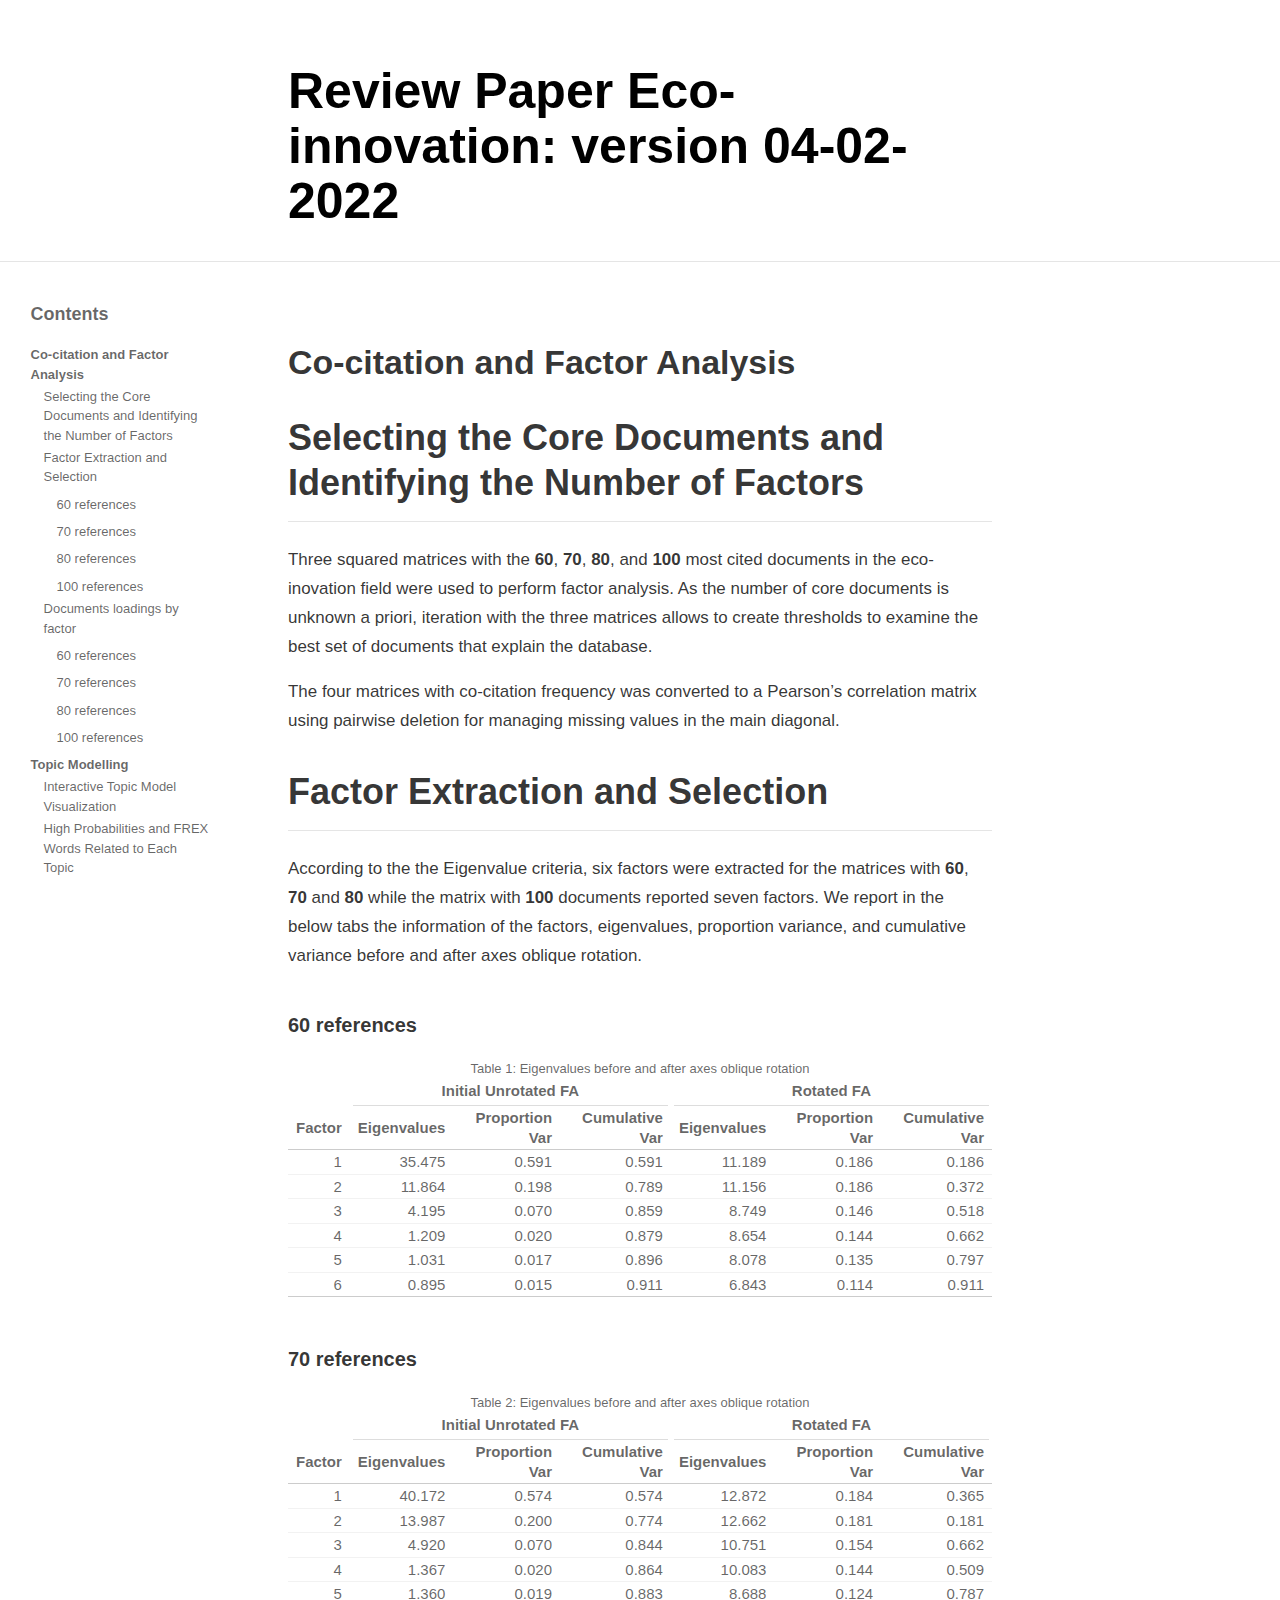
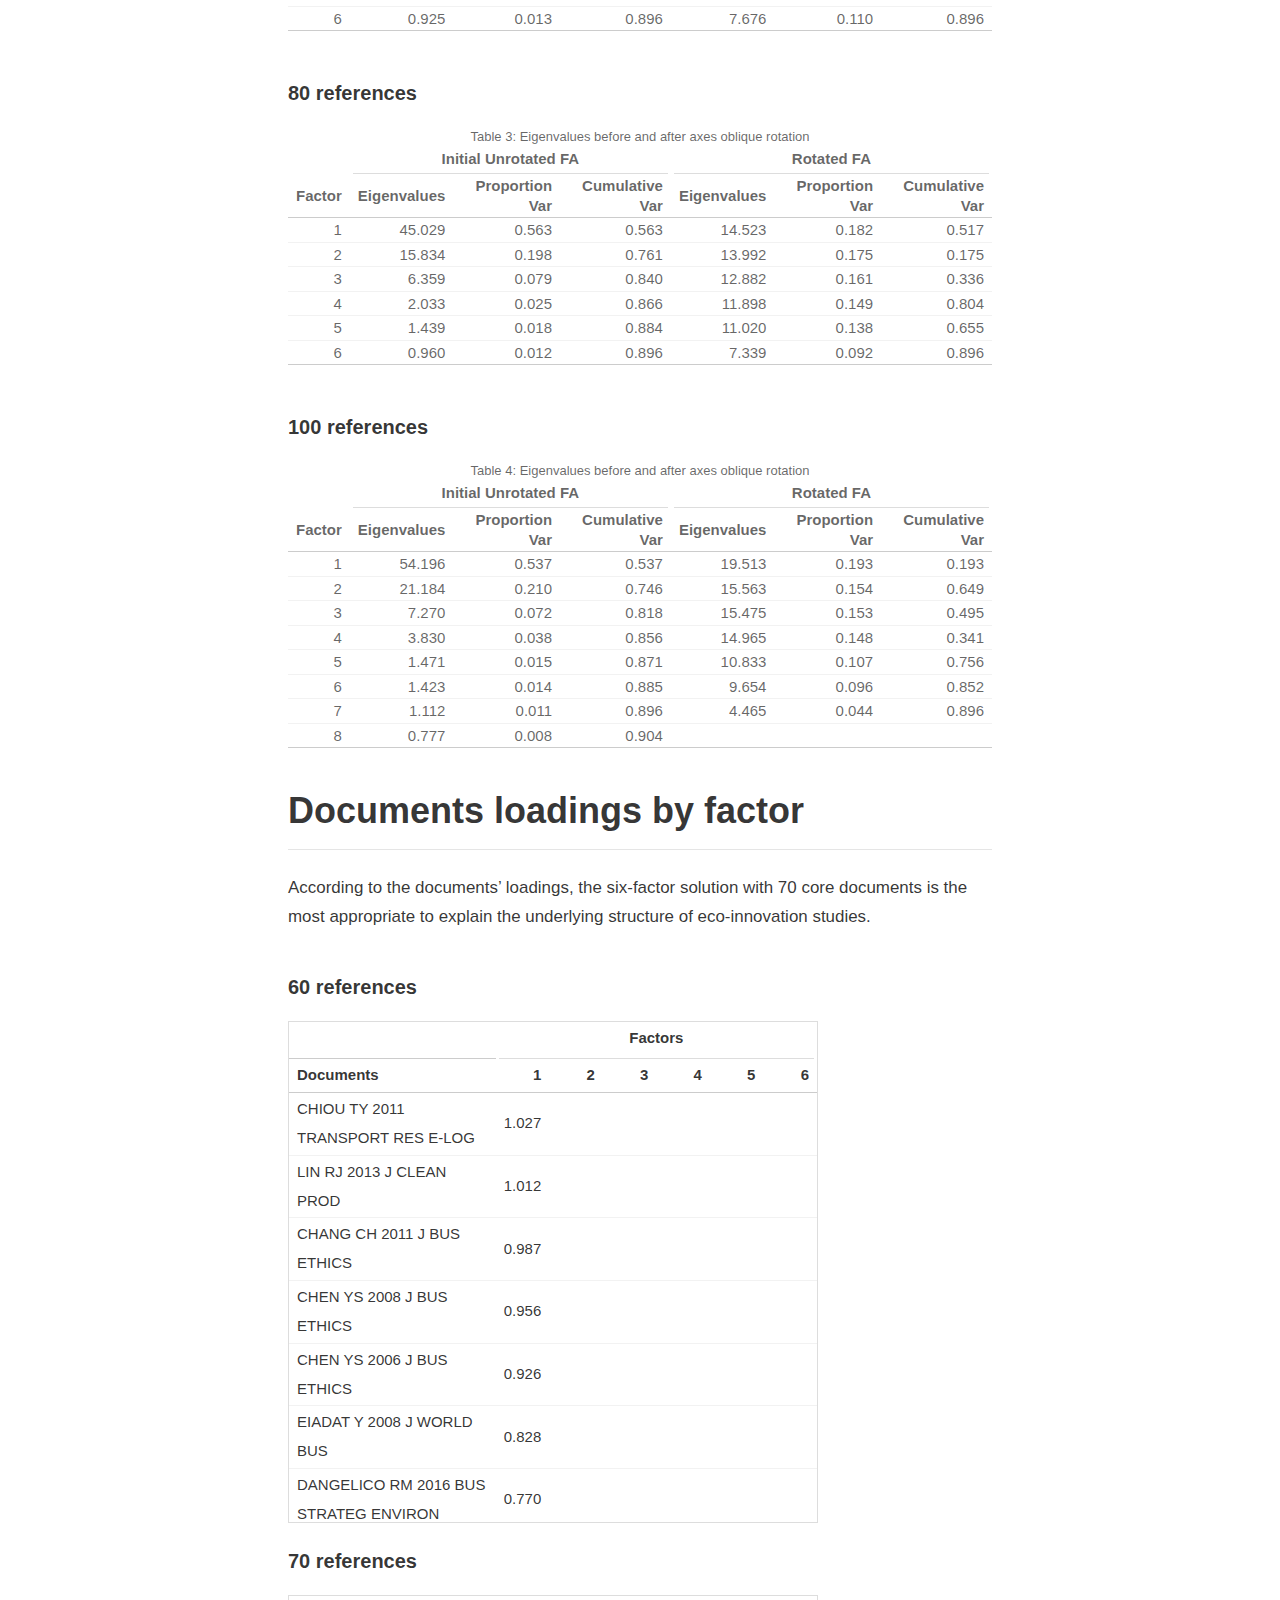
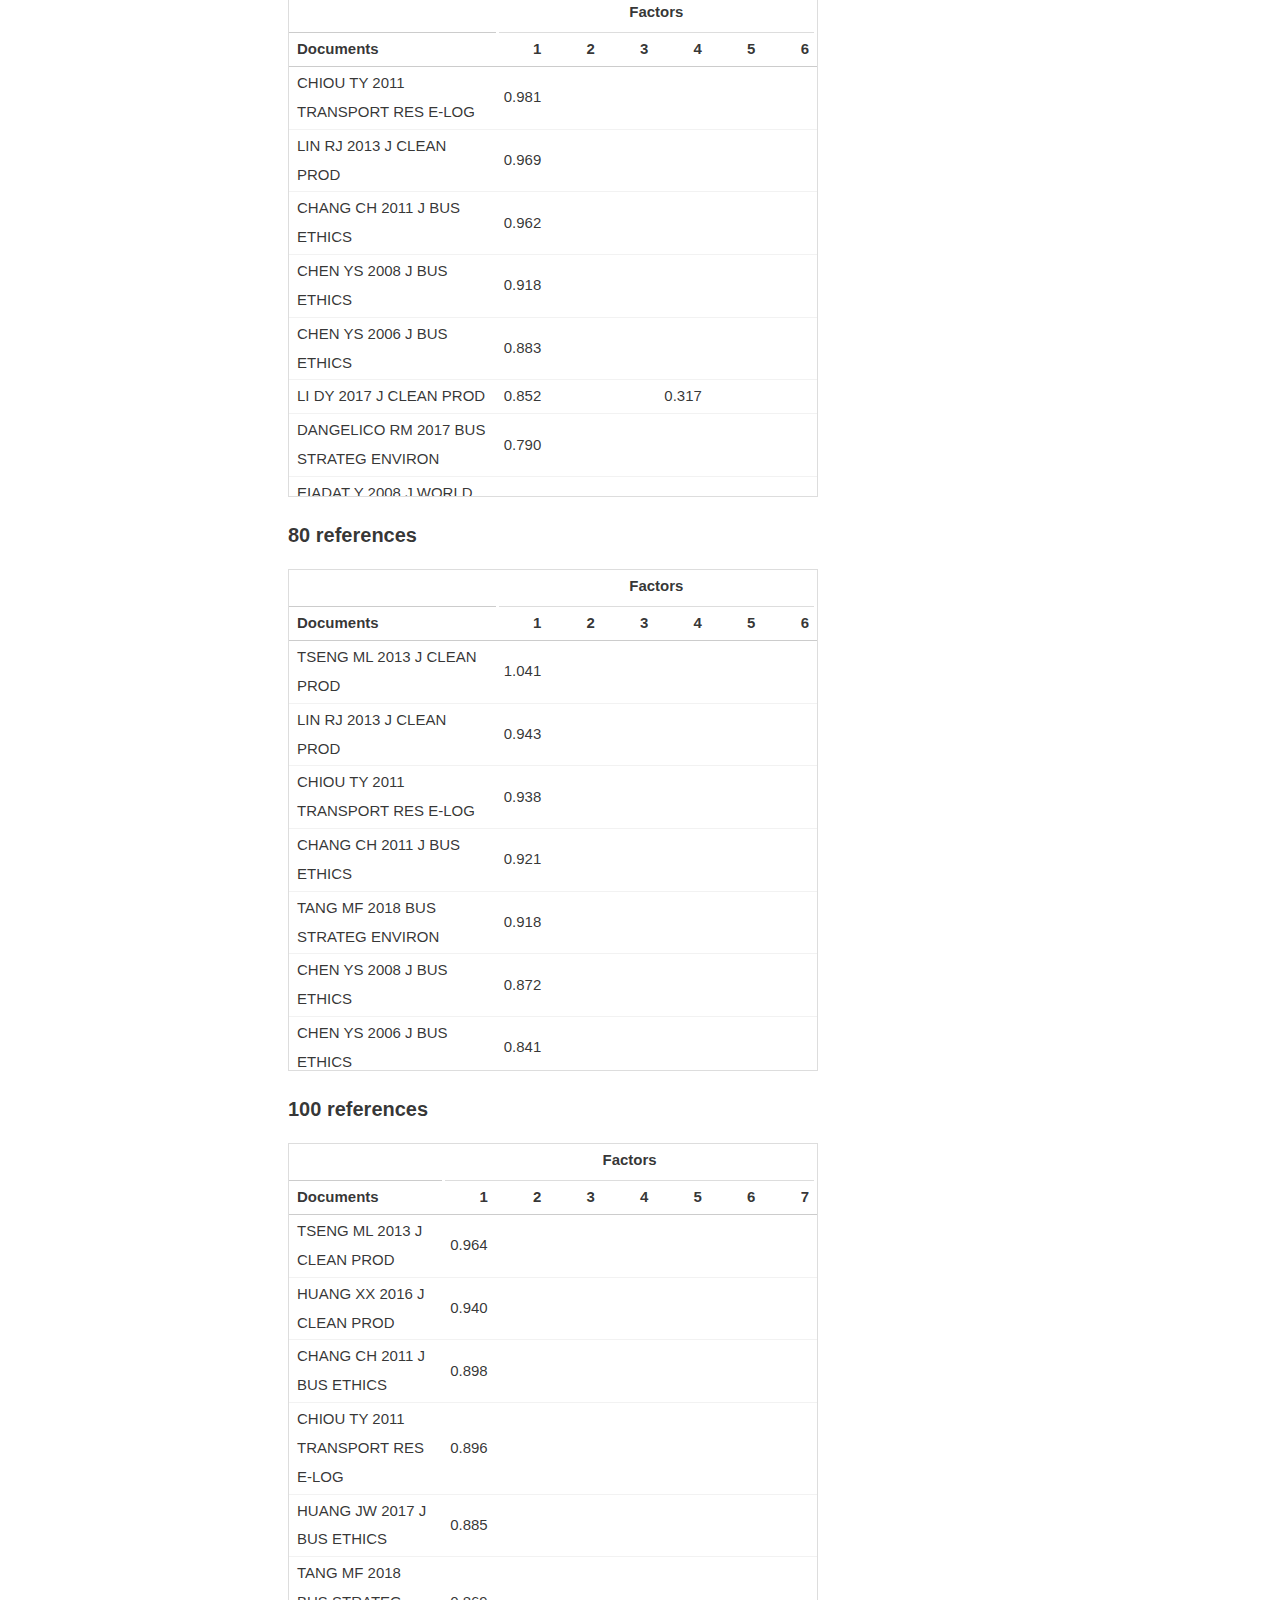
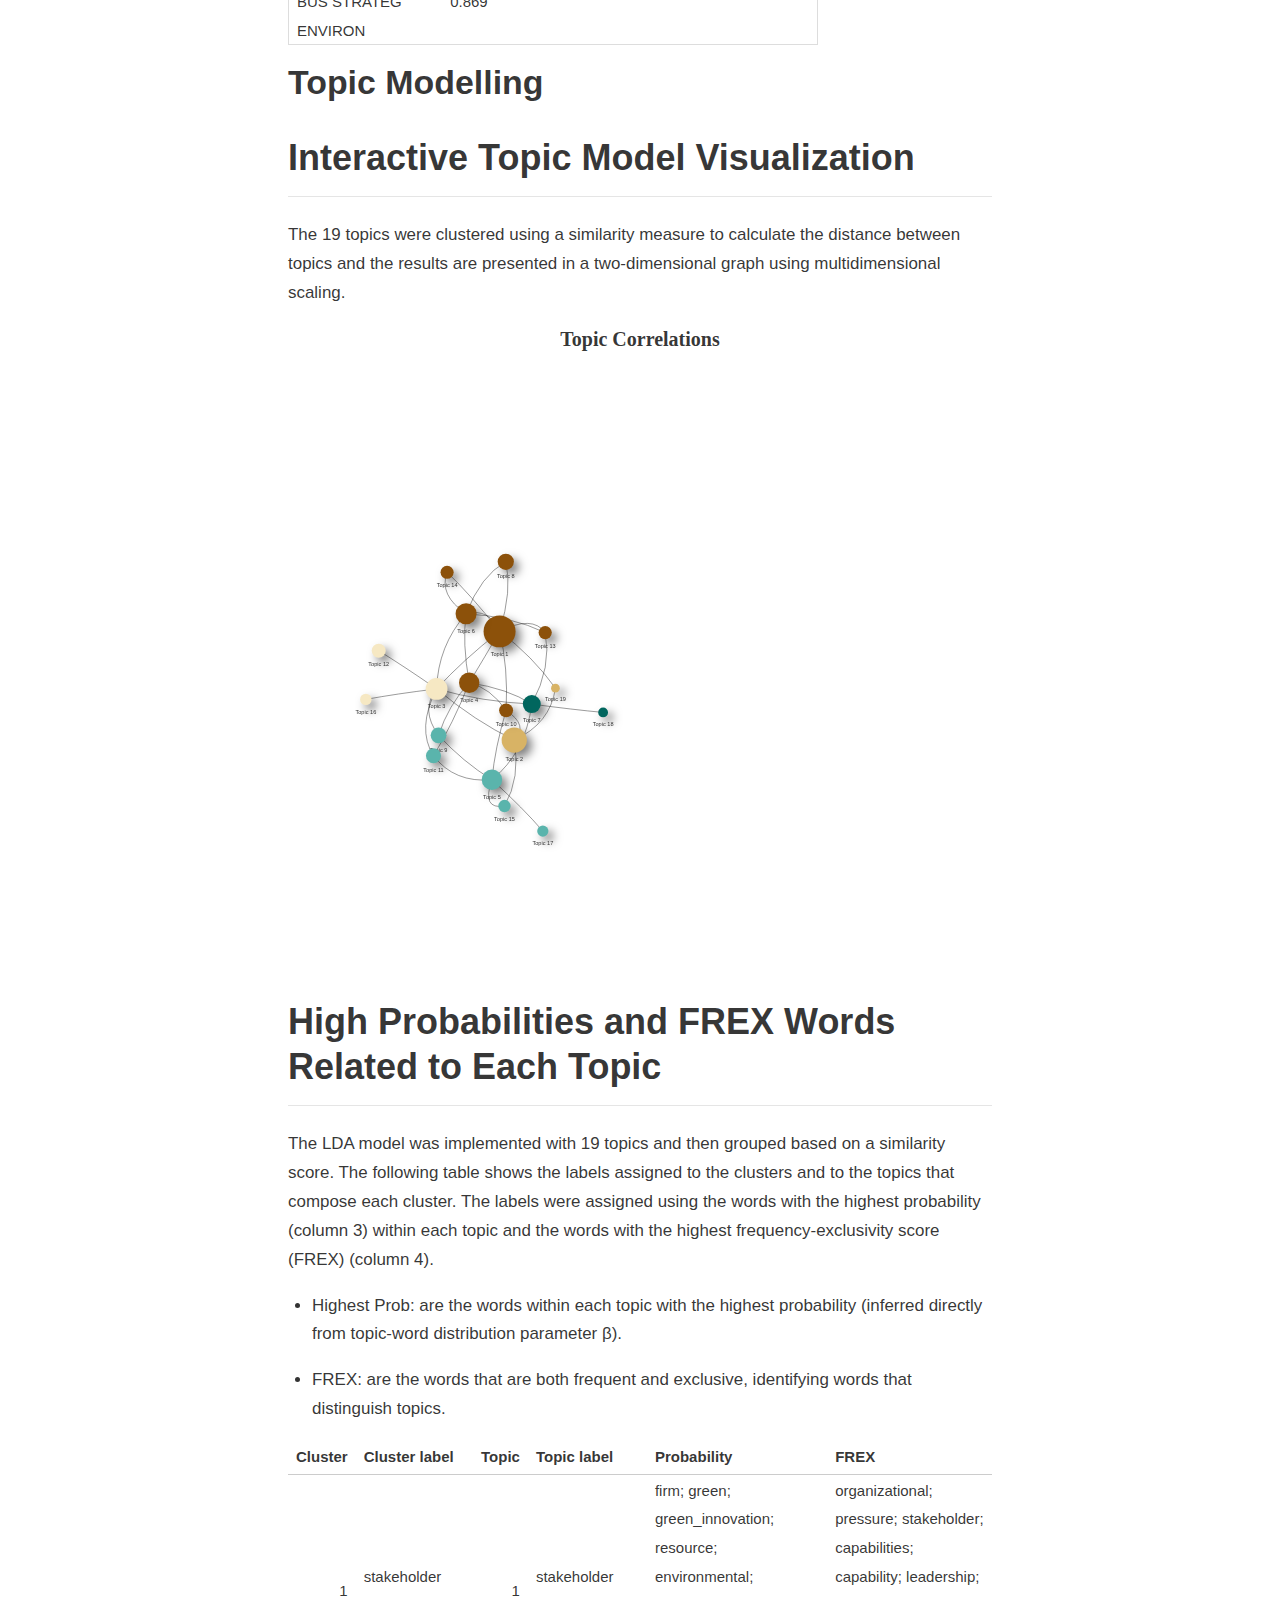
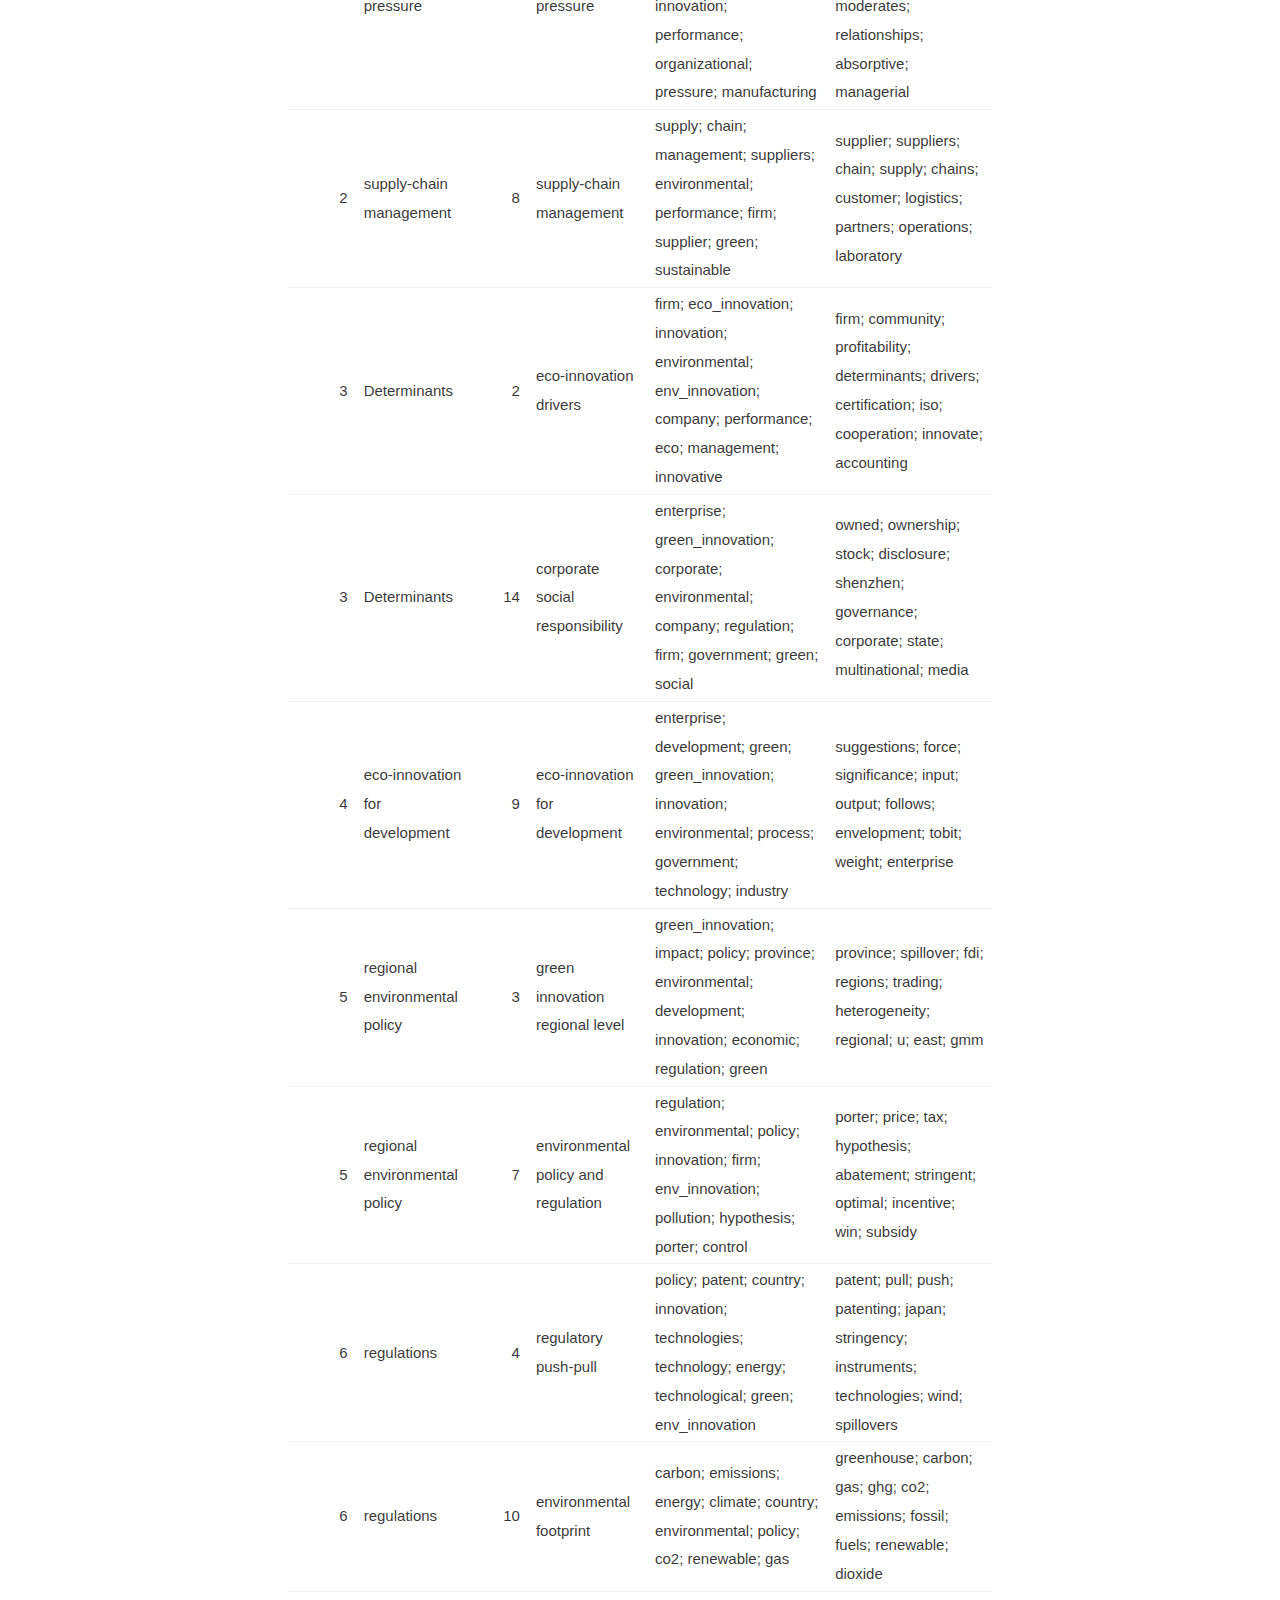
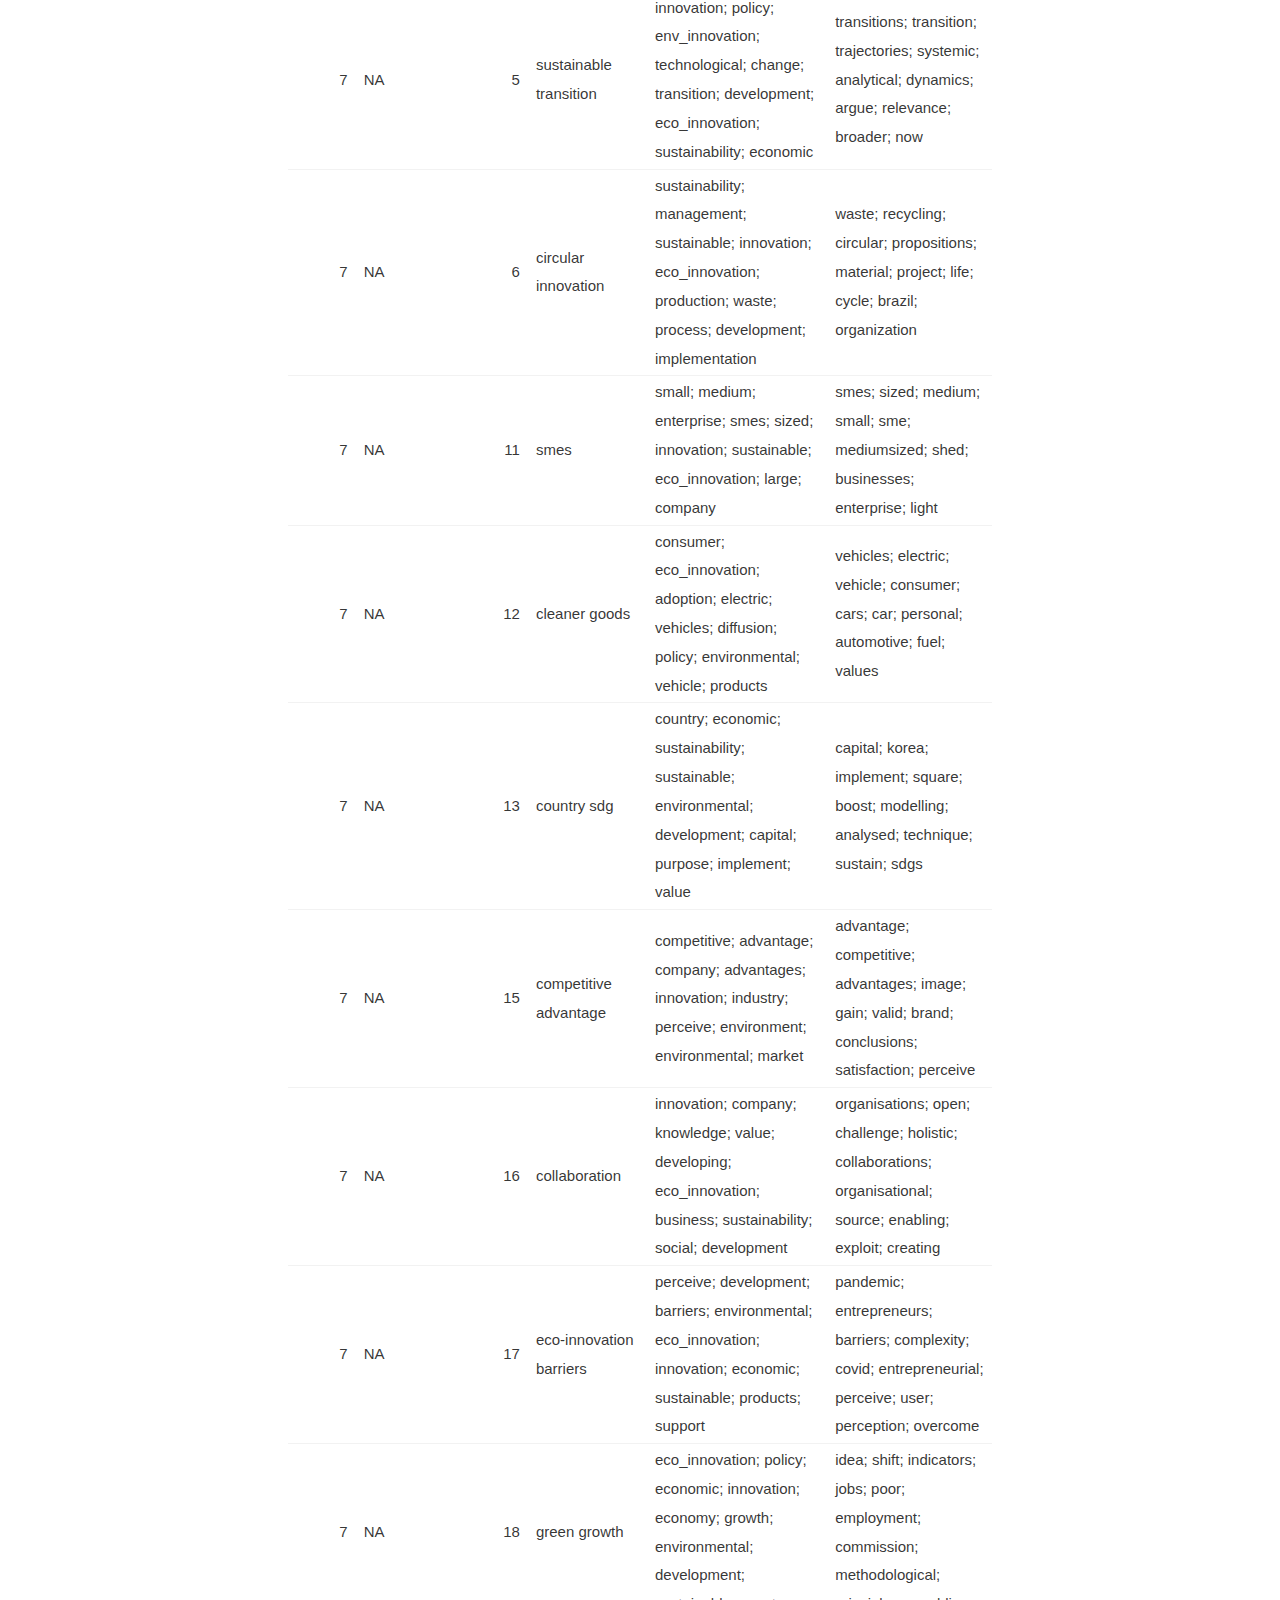
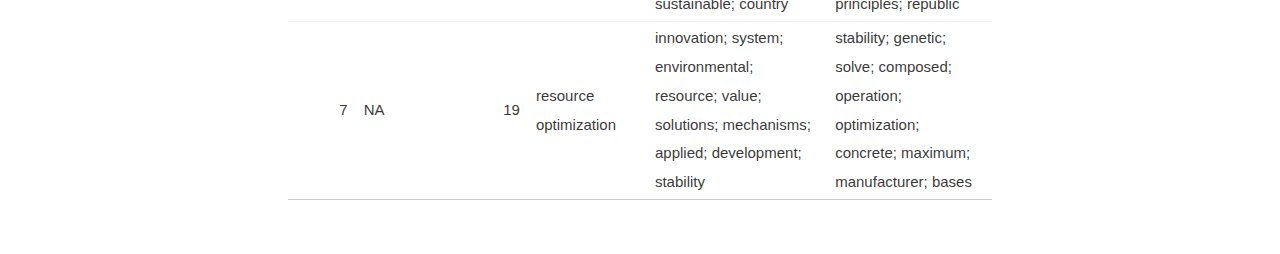
==== commit 006044bb: "Insert Network" ====
--- a/docs/index.html
+++ b/docs/index.html
@@ -1,205 +1,1524 @@
 <!DOCTYPE html>
 
-<html>
+<html xmlns="http://www.w3.org/1999/xhtml" lang="" xml:lang="">
 
 <head>
-
-<meta charset="utf-8" />
-<meta name="generator" content="pandoc" />
-<meta http-equiv="X-UA-Compatible" content="IE=EDGE" />
-
-
-
-
-<title>Review Paper Eco-innovation: version 04-02-2022</title>
-
-<script src="site_libs/header-attrs-2.11/header-attrs.js"></script>
-<script src="site_libs/jquery-3.6.0/jquery-3.6.0.min.js"></script>
-<meta name="viewport" content="width=device-width, initial-scale=1" />
-<link href="site_libs/bootstrap-3.3.5/css/flatly.min.css" rel="stylesheet" />
-<script src="site_libs/bootstrap-3.3.5/js/bootstrap.min.js"></script>
-<script src="site_libs/bootstrap-3.3.5/shim/html5shiv.min.js"></script>
-<script src="site_libs/bootstrap-3.3.5/shim/respond.min.js"></script>
-<style>h1 {font-size: 34px;}
-       h1.title {font-size: 38px;}
-       h2 {font-size: 30px;}
-       h3 {font-size: 24px;}
-       h4 {font-size: 18px;}
-       h5 {font-size: 16px;}
-       h6 {font-size: 12px;}
-       code {color: inherit; background-color: rgba(0, 0, 0, 0.04);}
-       pre:not([class]) { background-color: white }</style>
-<script src="site_libs/navigation-1.1/tabsets.js"></script>
-<link href="site_libs/highlightjs-9.12.0/default.css" rel="stylesheet" />
-<script src="site_libs/highlightjs-9.12.0/highlight.js"></script>
-<script src="site_libs/kePrint-0.0.1/kePrint.js"></script>
-
-<style type="text/css">
-  code{white-space: pre-wrap;}
-  span.smallcaps{font-variant: small-caps;}
-  span.underline{text-decoration: underline;}
-  div.column{display: inline-block; vertical-align: top; width: 50%;}
-  div.hanging-indent{margin-left: 1.5em; text-indent: -1.5em;}
-  ul.task-list{list-style: none;}
-    </style>
+  <meta charset="utf-8"/>
+  <meta name="viewport" content="width=device-width, initial-scale=1"/>
+  <meta http-equiv="X-UA-Compatible" content="IE=Edge,chrome=1"/>
+  <meta name="generator" content="distill" />
+
+  <style type="text/css">
+  /* Hide doc at startup (prevent jankiness while JS renders/transforms) */
+  body {
+    visibility: hidden;
+  }
+  </style>
+
+ <!--radix_placeholder_import_source-->
+ <!--/radix_placeholder_import_source-->
 
 <style type="text/css">code{white-space: pre;}</style>
-<script type="text/javascript">
-if (window.hljs) {
-  hljs.configure({languages: []});
-  hljs.initHighlightingOnLoad();
-  if (document.readyState && document.readyState === "complete") {
-    window.setTimeout(function() { hljs.initHighlighting(); }, 0);
-  }
+<style type="text/css" data-origin="pandoc">
+pre > code.sourceCode { white-space: pre; position: relative; }
+pre > code.sourceCode > span { display: inline-block; line-height: 1.25; }
+pre > code.sourceCode > span:empty { height: 1.2em; }
+.sourceCode { overflow: visible; }
+code.sourceCode > span { color: inherit; text-decoration: inherit; }
+div.sourceCode { margin: 1em 0; }
+pre.sourceCode { margin: 0; }
+@media screen {
+div.sourceCode { overflow: auto; }
 }
+@media print {
+pre > code.sourceCode { white-space: pre-wrap; }
+pre > code.sourceCode > span { text-indent: -5em; padding-left: 5em; }
+}
+pre.numberSource code
+  { counter-reset: source-line 0; }
+pre.numberSource code > span
+  { position: relative; left: -4em; counter-increment: source-line; }
+pre.numberSource code > span > a:first-child::before
+  { content: counter(source-line);
+    position: relative; left: -1em; text-align: right; vertical-align: baseline;
+    border: none; display: inline-block;
+    -webkit-touch-callout: none; -webkit-user-select: none;
+    -khtml-user-select: none; -moz-user-select: none;
+    -ms-user-select: none; user-select: none;
+    padding: 0 4px; width: 4em;
+    color: #aaaaaa;
+  }
+pre.numberSource { margin-left: 3em; border-left: 1px solid #aaaaaa;  padding-left: 4px; }
+div.sourceCode
+  {   }
+@media screen {
+pre > code.sourceCode > span > a:first-child::before { text-decoration: underline; }
+}
+code span.al { color: #ad0000; } /* Alert */
+code span.an { color: #5e5e5e; } /* Annotation */
+code span.at { color: #20794d; } /* Attribute */
+code span.bn { color: #ad0000; } /* BaseN */
+code span.bu { } /* BuiltIn */
+code span.cf { color: #007ba5; } /* ControlFlow */
+code span.ch { color: #20794d; } /* Char */
+code span.cn { color: #8f5902; } /* Constant */
+code span.co { color: #5e5e5e; } /* Comment */
+code span.cv { color: #5e5e5e; font-style: italic; } /* CommentVar */
+code span.do { color: #5e5e5e; font-style: italic; } /* Documentation */
+code span.dt { color: #ad0000; } /* DataType */
+code span.dv { color: #ad0000; } /* DecVal */
+code span.er { color: #ad0000; } /* Error */
+code span.ex { } /* Extension */
+code span.fl { color: #ad0000; } /* Float */
+code span.fu { color: #4758ab; } /* Function */
+code span.im { } /* Import */
+code span.in { color: #5e5e5e; } /* Information */
+code span.kw { color: #007ba5; } /* Keyword */
+code span.op { color: #5e5e5e; } /* Operator */
+code span.ot { color: #007ba5; } /* Other */
+code span.pp { color: #ad0000; } /* Preprocessor */
+code span.sc { color: #20794d; } /* SpecialChar */
+code span.ss { color: #20794d; } /* SpecialString */
+code span.st { color: #20794d; } /* String */
+code span.va { color: #111111; } /* Variable */
+code span.vs { color: #20794d; } /* VerbatimString */
+code span.wa { color: #5e5e5e; font-style: italic; } /* Warning */
+</style>
+
+  <!--radix_placeholder_meta_tags-->
+  <title>Suplement material: Review Paper Eco-innovation: version 04-02-2022</title>
+
+
+
+
+  <!--  https://developers.facebook.com/docs/sharing/webmasters#markup -->
+  <meta property="og:title" content="Suplement material: Review Paper Eco-innovation: version 04-02-2022"/>
+  <meta property="og:type" content="article"/>
+  <meta property="og:locale" content="en_US"/>
+  <meta property="og:site_name" content="Suplement material"/>
+
+  <!--  https://dev.twitter.com/cards/types/summary -->
+  <meta property="twitter:card" content="summary"/>
+  <meta property="twitter:title" content="Suplement material: Review Paper Eco-innovation: version 04-02-2022"/>
+
+  <!--/radix_placeholder_meta_tags-->
+  <!--radix_placeholder_rmarkdown_metadata-->
+
+  <script type="text/json" id="radix-rmarkdown-metadata">
+  {"type":"list","attributes":{"names":{"type":"character","attributes":{},"value":["title","executivesummary","output"]}},"value":[{"type":"character","attributes":{},"value":["Review Paper Eco-innovation: version 04-02-2022"]},{"type":"character","attributes":{},"value":["This is the website of the supplementary material of the review paper.\n"]},{"type":"list","attributes":{"names":{"type":"character","attributes":{},"value":["html_document"]}},"value":[{"type":"list","attributes":{"names":{"type":"character","attributes":{},"value":["theme","toc","toc_depth","number_sections","css","includes"]}},"value":[{"type":"character","attributes":{},"value":["flatly"]},{"type":"logical","attributes":{},"value":[true]},{"type":"integer","attributes":{},"value":[2]},{"type":"logical","attributes":{},"value":[true]},{"type":"character","attributes":{},"value":["styles.css"]},{"type":"list","attributes":{"names":{"type":"character","attributes":{},"value":["after_body"]}},"value":[{"type":"character","attributes":{},"value":["footer.html"]}]}]}]}]}
+  </script>
+  <!--/radix_placeholder_rmarkdown_metadata-->
+  <!--radix_placeholder_navigation_in_header-->
+  <!--/radix_placeholder_navigation_in_header-->
+  <!--radix_placeholder_distill-->
+
+  <style type="text/css">
+
+  body {
+    background-color: white;
+  }
+
+  .pandoc-table {
+    width: 100%;
+  }
+
+  .pandoc-table>caption {
+    margin-bottom: 10px;
+  }
+
+  .pandoc-table th:not([align]) {
+    text-align: left;
+  }
+
+  .pagedtable-footer {
+    font-size: 15px;
+  }
+
+  d-byline .byline {
+    grid-template-columns: 2fr 2fr;
+  }
+
+  d-byline .byline h3 {
+    margin-block-start: 1.5em;
+  }
+
+  d-byline .byline .authors-affiliations h3 {
+    margin-block-start: 0.5em;
+  }
+
+  .authors-affiliations .orcid-id {
+    width: 16px;
+    height:16px;
+    margin-left: 4px;
+    margin-right: 4px;
+    vertical-align: middle;
+    padding-bottom: 2px;
+  }
+
+  d-title .dt-tags {
+    margin-top: 1em;
+    grid-column: text;
+  }
+
+  .dt-tags .dt-tag {
+    text-decoration: none;
+    display: inline-block;
+    color: rgba(0,0,0,0.6);
+    padding: 0em 0.4em;
+    margin-right: 0.5em;
+    margin-bottom: 0.4em;
+    font-size: 70%;
+    border: 1px solid rgba(0,0,0,0.2);
+    border-radius: 3px;
+    text-transform: uppercase;
+    font-weight: 500;
+  }
+
+  d-article table.gt_table td,
+  d-article table.gt_table th {
+    border-bottom: none;
+  }
+
+  .html-widget {
+    margin-bottom: 2.0em;
+  }
+
+  .l-screen-inset {
+    padding-right: 16px;
+  }
+
+  .l-screen .caption {
+    margin-left: 10px;
+  }
+
+  .shaded {
+    background: rgb(247, 247, 247);
+    padding-top: 20px;
+    padding-bottom: 20px;
+    border-top: 1px solid rgba(0, 0, 0, 0.1);
+    border-bottom: 1px solid rgba(0, 0, 0, 0.1);
+  }
+
+  .shaded .html-widget {
+    margin-bottom: 0;
+    border: 1px solid rgba(0, 0, 0, 0.1);
+  }
+
+  .shaded .shaded-content {
+    background: white;
+  }
+
+  .text-output {
+    margin-top: 0;
+    line-height: 1.5em;
+  }
+
+  .hidden {
+    display: none !important;
+  }
+
+  d-article {
+    padding-top: 2.5rem;
+    padding-bottom: 30px;
+  }
+
+  d-appendix {
+    padding-top: 30px;
+  }
+
+  d-article>p>img {
+    width: 100%;
+  }
+
+  d-article h2 {
+    margin: 1rem 0 1.5rem 0;
+  }
+
+  d-article h3 {
+    margin-top: 1.5rem;
+  }
+
+  d-article iframe {
+    border: 1px solid rgba(0, 0, 0, 0.1);
+    margin-bottom: 2.0em;
+    width: 100%;
+  }
+
+  /* Tweak code blocks */
+
+  d-article div.sourceCode code,
+  d-article pre code {
+    font-family: Consolas, Monaco, 'Andale Mono', 'Ubuntu Mono', monospace;
+  }
+
+  d-article pre,
+  d-article div.sourceCode,
+  d-article div.sourceCode pre {
+    overflow: auto;
+  }
+
+  d-article div.sourceCode {
+    background-color: white;
+  }
+
+  d-article div.sourceCode pre {
+    padding-left: 10px;
+    font-size: 12px;
+    border-left: 2px solid rgba(0,0,0,0.1);
+  }
+
+  d-article pre {
+    font-size: 12px;
+    color: black;
+    background: none;
+    margin-top: 0;
+    text-align: left;
+    white-space: pre;
+    word-spacing: normal;
+    word-break: normal;
+    word-wrap: normal;
+    line-height: 1.5;
+
+    -moz-tab-size: 4;
+    -o-tab-size: 4;
+    tab-size: 4;
+
+    -webkit-hyphens: none;
+    -moz-hyphens: none;
+    -ms-hyphens: none;
+    hyphens: none;
+  }
+
+  d-article pre a {
+    border-bottom: none;
+  }
+
+  d-article pre a:hover {
+    border-bottom: none;
+    text-decoration: underline;
+  }
+
+  d-article details {
+    grid-column: text;
+    margin-bottom: 0.8em;
+  }
+
+  @media(min-width: 768px) {
+
+  d-article pre,
+  d-article div.sourceCode,
+  d-article div.sourceCode pre {
+    overflow: visible !important;
+  }
+
+  d-article div.sourceCode pre {
+    padding-left: 18px;
+    font-size: 14px;
+  }
+
+  d-article pre {
+    font-size: 14px;
+  }
+
+  }
+
+  figure img.external {
+    background: white;
+    border: 1px solid rgba(0, 0, 0, 0.1);
+    box-shadow: 0 1px 8px rgba(0, 0, 0, 0.1);
+    padding: 18px;
+    box-sizing: border-box;
+  }
+
+  /* CSS for d-contents */
+
+  .d-contents {
+    grid-column: text;
+    color: rgba(0,0,0,0.8);
+    font-size: 0.9em;
+    padding-bottom: 1em;
+    margin-bottom: 1em;
+    padding-bottom: 0.5em;
+    margin-bottom: 1em;
+    padding-left: 0.25em;
+    justify-self: start;
+  }
+
+  @media(min-width: 1000px) {
+    .d-contents.d-contents-float {
+      height: 0;
+      grid-column-start: 1;
+      grid-column-end: 4;
+      justify-self: center;
+      padding-right: 3em;
+      padding-left: 2em;
+    }
+  }
+
+  .d-contents nav h3 {
+    font-size: 18px;
+    margin-top: 0;
+    margin-bottom: 1em;
+  }
+
+  .d-contents li {
+    list-style-type: none
+  }
+
+  .d-contents nav > ul {
+    padding-left: 0;
+  }
+
+  .d-contents ul {
+    padding-left: 1em
+  }
+
+  .d-contents nav ul li {
+    margin-top: 0.6em;
+    margin-bottom: 0.2em;
+  }
+
+  .d-contents nav a {
+    font-size: 13px;
+    border-bottom: none;
+    text-decoration: none
+    color: rgba(0, 0, 0, 0.8);
+  }
+
+  .d-contents nav a:hover {
+    text-decoration: underline solid rgba(0, 0, 0, 0.6)
+  }
+
+  .d-contents nav > ul > li > a {
+    font-weight: 600;
+  }
+
+  .d-contents nav > ul > li > ul {
+    font-weight: inherit;
+  }
+
+  .d-contents nav > ul > li > ul > li {
+    margin-top: 0.2em;
+  }
+
+
+  .d-contents nav ul {
+    margin-top: 0;
+    margin-bottom: 0.25em;
+  }
+
+  .d-article-with-toc h2:nth-child(2) {
+    margin-top: 0;
+  }
+
+
+  /* Figure */
+
+  .figure {
+    position: relative;
+    margin-bottom: 2.5em;
+    margin-top: 1.5em;
+  }
+
+  .figure img {
+    width: 100%;
+  }
+
+  .figure .caption {
+    color: rgba(0, 0, 0, 0.6);
+    font-size: 12px;
+    line-height: 1.5em;
+  }
+
+  .figure img.external {
+    background: white;
+    border: 1px solid rgba(0, 0, 0, 0.1);
+    box-shadow: 0 1px 8px rgba(0, 0, 0, 0.1);
+    padding: 18px;
+    box-sizing: border-box;
+  }
+
+  .figure .caption a {
+    color: rgba(0, 0, 0, 0.6);
+  }
+
+  .figure .caption b,
+  .figure .caption strong, {
+    font-weight: 600;
+    color: rgba(0, 0, 0, 1.0);
+  }
+
+  /* Citations */
+
+  d-article .citation {
+    color: inherit;
+    cursor: inherit;
+  }
+
+  div.hanging-indent{
+    margin-left: 1em; text-indent: -1em;
+  }
+
+  /* Citation hover box */
+
+  .tippy-box[data-theme~=light-border] {
+    background-color: rgba(250, 250, 250, 0.95);
+  }
+
+  .tippy-content > p {
+    margin-bottom: 0;
+    padding: 2px;
+  }
+
+
+  /* Tweak 1000px media break to show more text */
+
+  @media(min-width: 1000px) {
+    .base-grid,
+    distill-header,
+    d-title,
+    d-abstract,
+    d-article,
+    d-appendix,
+    distill-appendix,
+    d-byline,
+    d-footnote-list,
+    d-citation-list,
+    distill-footer {
+      grid-template-columns: [screen-start] 1fr [page-start kicker-start] 80px [middle-start] 50px [text-start kicker-end] 65px 65px 65px 65px 65px 65px 65px 65px [text-end gutter-start] 65px [middle-end] 65px [page-end gutter-end] 1fr [screen-end];
+      grid-column-gap: 16px;
+    }
+
+    .grid {
+      grid-column-gap: 16px;
+    }
+
+    d-article {
+      font-size: 1.06rem;
+      line-height: 1.7em;
+    }
+    figure .caption, .figure .caption, figure figcaption {
+      font-size: 13px;
+    }
+  }
+
+  @media(min-width: 1180px) {
+    .base-grid,
+    distill-header,
+    d-title,
+    d-abstract,
+    d-article,
+    d-appendix,
+    distill-appendix,
+    d-byline,
+    d-footnote-list,
+    d-citation-list,
+    distill-footer {
+      grid-template-columns: [screen-start] 1fr [page-start kicker-start] 60px [middle-start] 60px [text-start kicker-end] 60px 60px 60px 60px 60px 60px 60px 60px [text-end gutter-start] 60px [middle-end] 60px [page-end gutter-end] 1fr [screen-end];
+      grid-column-gap: 32px;
+    }
+
+    .grid {
+      grid-column-gap: 32px;
+    }
+  }
+
+
+  /* Get the citation styles for the appendix (not auto-injected on render since
+     we do our own rendering of the citation appendix) */
+
+  d-appendix .citation-appendix,
+  .d-appendix .citation-appendix {
+    font-size: 11px;
+    line-height: 15px;
+    border-left: 1px solid rgba(0, 0, 0, 0.1);
+    padding-left: 18px;
+    border: 1px solid rgba(0,0,0,0.1);
+    background: rgba(0, 0, 0, 0.02);
+    padding: 10px 18px;
+    border-radius: 3px;
+    color: rgba(150, 150, 150, 1);
+    overflow: hidden;
+    margin-top: -12px;
+    white-space: pre-wrap;
+    word-wrap: break-word;
+  }
+
+  /* Include appendix styles here so they can be overridden */
+
+  d-appendix {
+    contain: layout style;
+    font-size: 0.8em;
+    line-height: 1.7em;
+    margin-top: 60px;
+    margin-bottom: 0;
+    border-top: 1px solid rgba(0, 0, 0, 0.1);
+    color: rgba(0,0,0,0.5);
+    padding-top: 60px;
+    padding-bottom: 48px;
+  }
+
+  d-appendix h3 {
+    grid-column: page-start / text-start;
+    font-size: 15px;
+    font-weight: 500;
+    margin-top: 1em;
+    margin-bottom: 0;
+    color: rgba(0,0,0,0.65);
+  }
+
+  d-appendix h3 + * {
+    margin-top: 1em;
+  }
+
+  d-appendix ol {
+    padding: 0 0 0 15px;
+  }
+
+  @media (min-width: 768px) {
+    d-appendix ol {
+      padding: 0 0 0 30px;
+      margin-left: -30px;
+    }
+  }
+
+  d-appendix li {
+    margin-bottom: 1em;
+  }
+
+  d-appendix a {
+    color: rgba(0, 0, 0, 0.6);
+  }
+
+  d-appendix > * {
+    grid-column: text;
+  }
+
+  d-appendix > d-footnote-list,
+  d-appendix > d-citation-list,
+  d-appendix > distill-appendix {
+    grid-column: screen;
+  }
+
+  /* Include footnote styles here so they can be overridden */
+
+  d-footnote-list {
+    contain: layout style;
+  }
+
+  d-footnote-list > * {
+    grid-column: text;
+  }
+
+  d-footnote-list a.footnote-backlink {
+    color: rgba(0,0,0,0.3);
+    padding-left: 0.5em;
+  }
+
+
+
+  /* Anchor.js */
+
+  .anchorjs-link {
+    /*transition: all .25s linear; */
+    text-decoration: none;
+    border-bottom: none;
+  }
+  *:hover > .anchorjs-link {
+    margin-left: -1.125em !important;
+    text-decoration: none;
+    border-bottom: none;
+  }
+
+  /* Social footer */
+
+  .social_footer {
+    margin-top: 30px;
+    margin-bottom: 0;
+    color: rgba(0,0,0,0.67);
+  }
+
+  .disqus-comments {
+    margin-right: 30px;
+  }
+
+  .disqus-comment-count {
+    border-bottom: 1px solid rgba(0, 0, 0, 0.4);
+    cursor: pointer;
+  }
+
+  #disqus_thread {
+    margin-top: 30px;
+  }
+
+  .article-sharing a {
+    border-bottom: none;
+    margin-right: 8px;
+  }
+
+  .article-sharing a:hover {
+    border-bottom: none;
+  }
+
+  .sidebar-section.subscribe {
+    font-size: 12px;
+    line-height: 1.6em;
+  }
+
+  .subscribe p {
+    margin-bottom: 0.5em;
+  }
+
+
+  .article-footer .subscribe {
+    font-size: 15px;
+    margin-top: 45px;
+  }
+
+
+  .sidebar-section.custom {
+    font-size: 12px;
+    line-height: 1.6em;
+  }
+
+  .custom p {
+    margin-bottom: 0.5em;
+  }
+
+  /* Styles for listing layout (hide title) */
+  .layout-listing d-title, .layout-listing .d-title {
+    display: none;
+  }
+
+  /* Styles for posts lists (not auto-injected) */
+
+
+  .posts-with-sidebar {
+    padding-left: 45px;
+    padding-right: 45px;
+  }
+
+  .posts-list .description h2,
+  .posts-list .description p {
+    font-family: -apple-system, BlinkMacSystemFont, "Segoe UI", Roboto, Oxygen, Ubuntu, Cantarell, "Fira Sans", "Droid Sans", "Helvetica Neue", Arial, sans-serif;
+  }
+
+  .posts-list .description h2 {
+    font-weight: 700;
+    border-bottom: none;
+    padding-bottom: 0;
+  }
+
+  .posts-list h2.post-tag {
+    border-bottom: 1px solid rgba(0, 0, 0, 0.2);
+    padding-bottom: 12px;
+  }
+  .posts-list {
+    margin-top: 60px;
+    margin-bottom: 24px;
+  }
+
+  .posts-list .post-preview {
+    text-decoration: none;
+    overflow: hidden;
+    display: block;
+    border-bottom: 1px solid rgba(0, 0, 0, 0.1);
+    padding: 24px 0;
+  }
+
+  .post-preview-last {
+    border-bottom: none !important;
+  }
+
+  .posts-list .posts-list-caption {
+    grid-column: screen;
+    font-weight: 400;
+  }
+
+  .posts-list .post-preview h2 {
+    margin: 0 0 6px 0;
+    line-height: 1.2em;
+    font-style: normal;
+    font-size: 24px;
+  }
+
+  .posts-list .post-preview p {
+    margin: 0 0 12px 0;
+    line-height: 1.4em;
+    font-size: 16px;
+  }
+
+  .posts-list .post-preview .thumbnail {
+    box-sizing: border-box;
+    margin-bottom: 24px;
+    position: relative;
+    max-width: 500px;
+  }
+  .posts-list .post-preview img {
+    width: 100%;
+    display: block;
+  }
+
+  .posts-list .metadata {
+    font-size: 12px;
+    line-height: 1.4em;
+    margin-bottom: 18px;
+  }
+
+  .posts-list .metadata > * {
+    display: inline-block;
+  }
+
+  .posts-list .metadata .publishedDate {
+    margin-right: 2em;
+  }
+
+  .posts-list .metadata .dt-authors {
+    display: block;
+    margin-top: 0.3em;
+    margin-right: 2em;
+  }
+
+  .posts-list .dt-tags {
+    display: block;
+    line-height: 1em;
+  }
+
+  .posts-list .dt-tags .dt-tag {
+    display: inline-block;
+    color: rgba(0,0,0,0.6);
+    padding: 0.3em 0.4em;
+    margin-right: 0.2em;
+    margin-bottom: 0.4em;
+    font-size: 60%;
+    border: 1px solid rgba(0,0,0,0.2);
+    border-radius: 3px;
+    text-transform: uppercase;
+    font-weight: 500;
+  }
+
+  .posts-list img {
+    opacity: 1;
+  }
+
+  .posts-list img[data-src] {
+    opacity: 0;
+  }
+
+  .posts-more {
+    clear: both;
+  }
+
+
+  .posts-sidebar {
+    font-size: 16px;
+  }
+
+  .posts-sidebar h3 {
+    font-size: 16px;
+    margin-top: 0;
+    margin-bottom: 0.5em;
+    font-weight: 400;
+    text-transform: uppercase;
+  }
+
+  .sidebar-section {
+    margin-bottom: 30px;
+  }
+
+  .categories ul {
+    list-style-type: none;
+    margin: 0;
+    padding: 0;
+  }
+
+  .categories li {
+    color: rgba(0, 0, 0, 0.8);
+    margin-bottom: 0;
+  }
+
+  .categories li>a {
+    border-bottom: none;
+  }
+
+  .categories li>a:hover {
+    border-bottom: 1px solid rgba(0, 0, 0, 0.4);
+  }
+
+  .categories .active {
+    font-weight: 600;
+  }
+
+  .categories .category-count {
+    color: rgba(0, 0, 0, 0.4);
+  }
+
+
+  @media(min-width: 768px) {
+    .posts-list .post-preview h2 {
+      font-size: 26px;
+    }
+    .posts-list .post-preview .thumbnail {
+      float: right;
+      width: 30%;
+      margin-bottom: 0;
+    }
+    .posts-list .post-preview .description {
+      float: left;
+      width: 45%;
+    }
+    .posts-list .post-preview .metadata {
+      float: left;
+      width: 20%;
+      margin-top: 8px;
+    }
+    .posts-list .post-preview p {
+      margin: 0 0 12px 0;
+      line-height: 1.5em;
+      font-size: 16px;
+    }
+    .posts-with-sidebar .posts-list {
+      float: left;
+      width: 75%;
+    }
+    .posts-with-sidebar .posts-sidebar {
+      float: right;
+      width: 20%;
+      margin-top: 60px;
+      padding-top: 24px;
+      padding-bottom: 24px;
+    }
+  }
+
+
+  /* Improve display for browsers without grid (IE/Edge <= 15) */
+
+  .downlevel {
+    line-height: 1.6em;
+    font-family: -apple-system, BlinkMacSystemFont, "Segoe UI", Roboto, Oxygen, Ubuntu, Cantarell, "Fira Sans", "Droid Sans", "Helvetica Neue", Arial, sans-serif;
+    margin: 0;
+  }
+
+  .downlevel .d-title {
+    padding-top: 6rem;
+    padding-bottom: 1.5rem;
+  }
+
+  .downlevel .d-title h1 {
+    font-size: 50px;
+    font-weight: 700;
+    line-height: 1.1em;
+    margin: 0 0 0.5rem;
+  }
+
+  .downlevel .d-title p {
+    font-weight: 300;
+    font-size: 1.2rem;
+    line-height: 1.55em;
+    margin-top: 0;
+  }
+
+  .downlevel .d-byline {
+    padding-top: 0.8em;
+    padding-bottom: 0.8em;
+    font-size: 0.8rem;
+    line-height: 1.8em;
+  }
+
+  .downlevel .section-separator {
+    border: none;
+    border-top: 1px solid rgba(0, 0, 0, 0.1);
+  }
+
+  .downlevel .d-article {
+    font-size: 1.06rem;
+    line-height: 1.7em;
+    padding-top: 1rem;
+    padding-bottom: 2rem;
+  }
+
+
+  .downlevel .d-appendix {
+    padding-left: 0;
+    padding-right: 0;
+    max-width: none;
+    font-size: 0.8em;
+    line-height: 1.7em;
+    margin-bottom: 0;
+    color: rgba(0,0,0,0.5);
+    padding-top: 40px;
+    padding-bottom: 48px;
+  }
+
+  .downlevel .footnotes ol {
+    padding-left: 13px;
+  }
+
+  .downlevel .base-grid,
+  .downlevel .distill-header,
+  .downlevel .d-title,
+  .downlevel .d-abstract,
+  .downlevel .d-article,
+  .downlevel .d-appendix,
+  .downlevel .distill-appendix,
+  .downlevel .d-byline,
+  .downlevel .d-footnote-list,
+  .downlevel .d-citation-list,
+  .downlevel .distill-footer,
+  .downlevel .appendix-bottom,
+  .downlevel .posts-container {
+    padding-left: 40px;
+    padding-right: 40px;
+  }
+
+  @media(min-width: 768px) {
+    .downlevel .base-grid,
+    .downlevel .distill-header,
+    .downlevel .d-title,
+    .downlevel .d-abstract,
+    .downlevel .d-article,
+    .downlevel .d-appendix,
+    .downlevel .distill-appendix,
+    .downlevel .d-byline,
+    .downlevel .d-footnote-list,
+    .downlevel .d-citation-list,
+    .downlevel .distill-footer,
+    .downlevel .appendix-bottom,
+    .downlevel .posts-container {
+    padding-left: 150px;
+    padding-right: 150px;
+    max-width: 900px;
+  }
+  }
+
+  .downlevel pre code {
+    display: block;
+    border-left: 2px solid rgba(0, 0, 0, .1);
+    padding: 0 0 0 20px;
+    font-size: 14px;
+  }
+
+  .downlevel code, .downlevel pre {
+    color: black;
+    background: none;
+    font-family: Consolas, Monaco, 'Andale Mono', 'Ubuntu Mono', monospace;
+    text-align: left;
+    white-space: pre;
+    word-spacing: normal;
+    word-break: normal;
+    word-wrap: normal;
+    line-height: 1.5;
+
+    -moz-tab-size: 4;
+    -o-tab-size: 4;
+    tab-size: 4;
+
+    -webkit-hyphens: none;
+    -moz-hyphens: none;
+    -ms-hyphens: none;
+    hyphens: none;
+  }
+
+  .downlevel .posts-list .post-preview {
+    color: inherit;
+  }
+
+
+
+  </style>
+
+  <script type="application/javascript">
+
+  function is_downlevel_browser() {
+    if (bowser.isUnsupportedBrowser({ msie: "12", msedge: "16"},
+                                   window.navigator.userAgent)) {
+      return true;
+    } else {
+      return window.load_distill_framework === undefined;
+    }
+  }
+
+  // show body when load is complete
+  function on_load_complete() {
+
+    // add anchors
+    if (window.anchors) {
+      window.anchors.options.placement = 'left';
+      window.anchors.add('d-article > h2, d-article > h3, d-article > h4, d-article > h5');
+    }
+
+
+    // set body to visible
+    document.body.style.visibility = 'visible';
+
+    // force redraw for leaflet widgets
+    if (window.HTMLWidgets) {
+      var maps = window.HTMLWidgets.findAll(".leaflet");
+      $.each(maps, function(i, el) {
+        var map = this.getMap();
+        map.invalidateSize();
+        map.eachLayer(function(layer) {
+          if (layer instanceof L.TileLayer)
+            layer.redraw();
+        });
+      });
+    }
+
+    // trigger 'shown' so htmlwidgets resize
+    $('d-article').trigger('shown');
+  }
+
+  function init_distill() {
+
+    init_common();
+
+    // create front matter
+    var front_matter = $('<d-front-matter></d-front-matter>');
+    $('#distill-front-matter').wrap(front_matter);
+
+    // create d-title
+    $('.d-title').changeElementType('d-title');
+
+    // create d-byline
+    var byline = $('<d-byline></d-byline>');
+    $('.d-byline').replaceWith(byline);
+
+    // create d-article
+    var article = $('<d-article></d-article>');
+    $('.d-article').wrap(article).children().unwrap();
+
+    // move posts container into article
+    $('.posts-container').appendTo($('d-article'));
+
+    // create d-appendix
+    $('.d-appendix').changeElementType('d-appendix');
+
+    // flag indicating that we have appendix items
+    var appendix = $('.appendix-bottom').children('h3').length > 0;
+
+    // replace footnotes with <d-footnote>
+    $('.footnote-ref').each(function(i, val) {
+      appendix = true;
+      var href = $(this).attr('href');
+      var id = href.replace('#', '');
+      var fn = $('#' + id);
+      var fn_p = $('#' + id + '>p');
+      fn_p.find('.footnote-back').remove();
+      var text = fn_p.html();
+      var dtfn = $('<d-footnote></d-footnote>');
+      dtfn.html(text);
+      $(this).replaceWith(dtfn);
+    });
+    // remove footnotes
+    $('.footnotes').remove();
+
+    // move refs into #references-listing
+    $('#references-listing').replaceWith($('#refs'));
+
+    $('h1.appendix, h2.appendix').each(function(i, val) {
+      $(this).changeElementType('h3');
+    });
+    $('h3.appendix').each(function(i, val) {
+      var id = $(this).attr('id');
+      $('.d-contents a[href="#' + id + '"]').parent().remove();
+      appendix = true;
+      $(this).nextUntil($('h1, h2, h3')).addBack().appendTo($('d-appendix'));
+    });
+
+    // show d-appendix if we have appendix content
+    $("d-appendix").css('display', appendix ? 'grid' : 'none');
+
+    // localize layout chunks to just output
+    $('.layout-chunk').each(function(i, val) {
+
+      // capture layout
+      var layout = $(this).attr('data-layout');
+
+      // apply layout to markdown level block elements
+      var elements = $(this).children().not('details, div.sourceCode, pre, script');
+      elements.each(function(i, el) {
+        var layout_div = $('<div class="' + layout + '"></div>');
+        if (layout_div.hasClass('shaded')) {
+          var shaded_content = $('<div class="shaded-content"></div>');
+          $(this).wrap(shaded_content);
+          $(this).parent().wrap(layout_div);
+        } else {
+          $(this).wrap(layout_div);
+        }
+      });
+
+
+      // unwrap the layout-chunk div
+      $(this).children().unwrap();
+    });
+
+    // remove code block used to force  highlighting css
+    $('.distill-force-highlighting-css').parent().remove();
+
+    // remove empty line numbers inserted by pandoc when using a
+    // custom syntax highlighting theme
+    $('code.sourceCode a:empty').remove();
+
+    // load distill framework
+    load_distill_framework();
+
+    // wait for window.distillRunlevel == 4 to do post processing
+    function distill_post_process() {
+
+      if (!window.distillRunlevel || window.distillRunlevel < 4)
+        return;
+
+      // hide author/affiliations entirely if we have no authors
+      var front_matter = JSON.parse($("#distill-front-matter").html());
+      var have_authors = front_matter.authors && front_matter.authors.length > 0;
+      if (!have_authors)
+        $('d-byline').addClass('hidden');
+
+      // article with toc class
+      $('.d-contents').parent().addClass('d-article-with-toc');
+
+      // strip links that point to #
+      $('.authors-affiliations').find('a[href="#"]').removeAttr('href');
+
+      // add orcid ids
+      $('.authors-affiliations').find('.author').each(function(i, el) {
+        var orcid_id = front_matter.authors[i].orcidID;
+        if (orcid_id) {
+          var a = $('<a></a>');
+          a.attr('href', 'https://orcid.org/' + orcid_id);
+          var img = $('<img></img>');
+          img.addClass('orcid-id');
+          img.attr('alt', 'ORCID ID');
+          img.attr('src','[data-uri]');
+          a.append(img);
+          $(this).append(a);
+        }
+      });
+
+      // hide elements of author/affiliations grid that have no value
+      function hide_byline_column(caption) {
+        $('d-byline').find('h3:contains("' + caption + '")').parent().css('visibility', 'hidden');
+      }
+
+      // affiliations
+      var have_affiliations = false;
+      for (var i = 0; i<front_matter.authors.length; ++i) {
+        var author = front_matter.authors[i];
+        if (author.affiliation !== "&nbsp;") {
+          have_affiliations = true;
+          break;
+        }
+      }
+      if (!have_affiliations)
+        $('d-byline').find('h3:contains("Affiliations")').css('visibility', 'hidden');
+
+      // published date
+      if (!front_matter.publishedDate)
+        hide_byline_column("Published");
+
+      // document object identifier
+      var doi = $('d-byline').find('h3:contains("DOI")');
+      var doi_p = doi.next().empty();
+      if (!front_matter.doi) {
+        // if we have a citation and valid citationText then link to that
+        if ($('#citation').length > 0 && front_matter.citationText) {
+          doi.html('Citation');
+          $('<a href="#citation"></a>')
+            .text(front_matter.citationText)
+            .appendTo(doi_p);
+        } else {
+          hide_byline_column("DOI");
+        }
+      } else {
+        $('<a></a>')
+           .attr('href', "https://doi.org/" + front_matter.doi)
+           .html(front_matter.doi)
+           .appendTo(doi_p);
+      }
+
+       // change plural form of authors/affiliations
+      if (front_matter.authors.length === 1) {
+        var grid = $('.authors-affiliations');
+        grid.children('h3:contains("Authors")').text('Author');
+        grid.children('h3:contains("Affiliations")').text('Affiliation');
+      }
+
+      // remove d-appendix and d-footnote-list local styles
+      $('d-appendix > style:first-child').remove();
+      $('d-footnote-list > style:first-child').remove();
+
+      // move appendix-bottom entries to the bottom
+      $('.appendix-bottom').appendTo('d-appendix').children().unwrap();
+      $('.appendix-bottom').remove();
+
+      // hoverable references
+      $('span.citation[data-cites]').each(function() {
+        var refHtml = $('#ref-' + $(this).attr('data-cites')).html();
+        window.tippy(this, {
+          allowHTML: true,
+          content: refHtml,
+          maxWidth: 500,
+          interactive: true,
+          interactiveBorder: 10,
+          theme: 'light-border',
+          placement: 'bottom-start'
+        });
+      });
+
+      // clear polling timer
+      clearInterval(tid);
+
+      // show body now that everything is ready
+      on_load_complete();
+    }
+
+    var tid = setInterval(distill_post_process, 50);
+    distill_post_process();
+
+  }
+
+  function init_downlevel() {
+
+    init_common();
+
+     // insert hr after d-title
+    $('.d-title').after($('<hr class="section-separator"/>'));
+
+    // check if we have authors
+    var front_matter = JSON.parse($("#distill-front-matter").html());
+    var have_authors = front_matter.authors && front_matter.authors.length > 0;
+
+    // manage byline/border
+    if (!have_authors)
+      $('.d-byline').remove();
+    $('.d-byline').after($('<hr class="section-separator"/>'));
+    $('.d-byline a').remove();
+
+    // remove toc
+    $('.d-contents').remove();
+
+    // move appendix elements
+    $('h1.appendix, h2.appendix').each(function(i, val) {
+      $(this).changeElementType('h3');
+    });
+    $('h3.appendix').each(function(i, val) {
+      $(this).nextUntil($('h1, h2, h3')).addBack().appendTo($('.d-appendix'));
+    });
+
+
+    // inject headers into references and footnotes
+    var refs_header = $('<h3></h3>');
+    refs_header.text('References');
+    $('#refs').prepend(refs_header);
+
+    var footnotes_header = $('<h3></h3');
+    footnotes_header.text('Footnotes');
+    $('.footnotes').children('hr').first().replaceWith(footnotes_header);
+
+    // move appendix-bottom entries to the bottom
+    $('.appendix-bottom').appendTo('.d-appendix').children().unwrap();
+    $('.appendix-bottom').remove();
+
+    // remove appendix if it's empty
+    if ($('.d-appendix').children().length === 0)
+      $('.d-appendix').remove();
+
+    // prepend separator above appendix
+    $('.d-appendix').before($('<hr class="section-separator" style="clear: both"/>'));
+
+    // trim code
+    $('pre>code').each(function(i, val) {
+      $(this).html($.trim($(this).html()));
+    });
+
+    // move posts-container right before article
+    $('.posts-container').insertBefore($('.d-article'));
+
+    $('body').addClass('downlevel');
+
+    on_load_complete();
+  }
+
+
+  function init_common() {
+
+    // jquery plugin to change element types
+    (function($) {
+      $.fn.changeElementType = function(newType) {
+        var attrs = {};
+
+        $.each(this[0].attributes, function(idx, attr) {
+          attrs[attr.nodeName] = attr.nodeValue;
+        });
+
+        this.replaceWith(function() {
+          return $("<" + newType + "/>", attrs).append($(this).contents());
+        });
+      };
+    })(jQuery);
+
+    // prevent underline for linked images
+    $('a > img').parent().css({'border-bottom' : 'none'});
+
+    // mark non-body figures created by knitr chunks as 100% width
+    $('.layout-chunk').each(function(i, val) {
+      var figures = $(this).find('img, .html-widget');
+      if ($(this).attr('data-layout') !== "l-body") {
+        figures.css('width', '100%');
+      } else {
+        figures.css('max-width', '100%');
+        figures.filter("[width]").each(function(i, val) {
+          var fig = $(this);
+          fig.css('width', fig.attr('width') + 'px');
+        });
+
+      }
+    });
+
+    // auto-append index.html to post-preview links in file: protocol
+    // and in rstudio ide preview
+    $('.post-preview').each(function(i, val) {
+      if (window.location.protocol === "file:")
+        $(this).attr('href', $(this).attr('href') + "index.html");
+    });
+
+    // get rid of index.html references in header
+    if (window.location.protocol !== "file:") {
+      $('.distill-site-header a[href]').each(function(i,val) {
+        $(this).attr('href', $(this).attr('href').replace("index.html", "./"));
+      });
+    }
+
+    // add class to pandoc style tables
+    $('tr.header').parent('thead').parent('table').addClass('pandoc-table');
+    $('.kable-table').children('table').addClass('pandoc-table');
+
+    // add figcaption style to table captions
+    $('caption').parent('table').addClass("figcaption");
+
+    // initialize posts list
+    if (window.init_posts_list)
+      window.init_posts_list();
+
+    // implmement disqus comment link
+    $('.disqus-comment-count').click(function() {
+      window.headroom_prevent_pin = true;
+      $('#disqus_thread').toggleClass('hidden');
+      if (!$('#disqus_thread').hasClass('hidden')) {
+        var offset = $(this).offset();
+        $(window).resize();
+        $('html, body').animate({
+          scrollTop: offset.top - 35
+        });
+      }
+    });
+  }
+
+  document.addEventListener('DOMContentLoaded', function() {
+    if (is_downlevel_browser())
+      init_downlevel();
+    else
+      window.addEventListener('WebComponentsReady', init_distill);
+  });
+
+  </script>
+
+  <!--/radix_placeholder_distill-->
+  <script src="site_libs/header-attrs-2.11/header-attrs.js"></script>
+  <script src="site_libs/kePrint-0.0.1/kePrint.js"></script>
+  <script src="site_libs/htmlwidgets-1.5.4/htmlwidgets.js"></script>
+  <link href="site_libs/vis-4.20.1/vis.css" rel="stylesheet" />
+  <script src="site_libs/vis-4.20.1/vis.min.js"></script>
+  <script src="site_libs/visNetwork-binding-2.0.9/visNetwork.js"></script>
+  <script src="site_libs/jquery-3.6.0/jquery-3.6.0.min.js"></script>
+  <script src="site_libs/popper-2.6.0/popper.min.js"></script>
+  <link href="site_libs/tippy-6.2.7/tippy.css" rel="stylesheet" />
+  <link href="site_libs/tippy-6.2.7/tippy-light-border.css" rel="stylesheet" />
+  <script src="site_libs/tippy-6.2.7/tippy.umd.min.js"></script>
+  <script src="site_libs/anchor-4.2.2/anchor.min.js"></script>
+  <script src="site_libs/bowser-1.9.3/bowser.min.js"></script>
+  <script src="site_libs/webcomponents-2.0.0/webcomponents.js"></script>
+  <script src="site_libs/distill-2.2.21/template.v2.js"></script>
+  <!--radix_placeholder_site_in_header-->
+  <script type="text/javascript" cookie-consent="tracking" async src="https://www.googletagmanager.com/gtag/js?id=302118262"></script>
+  <script type="text/javascript" cookie-consent="tracking">
+  window.dataLayer = window.dataLayer || [];
+  function gtag(){dataLayer.push(arguments);}
+  gtag('js', new Date());
+  gtag('config', '302118262');
+  </script>
+  <!--/radix_placeholder_site_in_header-->
+
+
+</head>
+
+<body>
+
+<!--radix_placeholder_front_matter-->
+
+<script id="distill-front-matter" type="text/json">
+{"title":"Review Paper Eco-innovation: version 04-02-2022","authors":[]}
 </script>
 
-
-
-
-
-<link rel="stylesheet" href="styles.css" type="text/css" />
-
-
-
-<style type = "text/css">
-.main-container {
-  max-width: 940px;
-  margin-left: auto;
-  margin-right: auto;
-}
-img {
-  max-width:100%;
-}
-.tabbed-pane {
-  padding-top: 12px;
-}
-.html-widget {
-  margin-bottom: 20px;
-}
-button.code-folding-btn:focus {
-  outline: none;
-}
-summary {
-  display: list-item;
-}
-pre code {
-  padding: 0;
-}
-</style>
-
-
-
-<!-- tabsets -->
-
-<style type="text/css">
-.tabset-dropdown > .nav-tabs {
-  display: inline-table;
-  max-height: 500px;
-  min-height: 44px;
-  overflow-y: auto;
-  border: 1px solid #ddd;
-  border-radius: 4px;
-}
-
-.tabset-dropdown > .nav-tabs > li.active:before {
-  content: "";
-  font-family: 'Glyphicons Halflings';
-  display: inline-block;
-  padding: 10px;
-  border-right: 1px solid #ddd;
-}
-
-.tabset-dropdown > .nav-tabs.nav-tabs-open > li.active:before {
-  content: "&#xe258;";
-  border: none;
-}
-
-.tabset-dropdown > .nav-tabs.nav-tabs-open:before {
-  content: "";
-  font-family: 'Glyphicons Halflings';
-  display: inline-block;
-  padding: 10px;
-  border-right: 1px solid #ddd;
-}
-
-.tabset-dropdown > .nav-tabs > li.active {
-  display: block;
-}
-
-.tabset-dropdown > .nav-tabs > li > a,
-.tabset-dropdown > .nav-tabs > li > a:focus,
-.tabset-dropdown > .nav-tabs > li > a:hover {
-  border: none;
-  display: inline-block;
-  border-radius: 4px;
-  background-color: transparent;
-}
-
-.tabset-dropdown > .nav-tabs.nav-tabs-open > li {
-  display: block;
-  float: none;
-}
-
-.tabset-dropdown > .nav-tabs > li {
-  display: none;
-}
-</style>
-
-<!-- code folding -->
-
-
-
-
-</head>
-
-<body>
-
-
-<div class="container-fluid main-container">
-
-
-
-
-<div id="header">
-
-
-
-<h1 class="title toc-ignore">Review Paper Eco-innovation: version 04-02-2022</h1>
+<!--/radix_placeholder_front_matter-->
+<!--radix_placeholder_navigation_before_body-->
+<!--/radix_placeholder_navigation_before_body-->
+<!--radix_placeholder_site_before_body-->
+<!--/radix_placeholder_site_before_body-->
+
+<div class="d-title">
+<h1>Review Paper Eco-innovation: version 04-02-2022</h1>
+<!--radix_placeholder_categories-->
+<!--/radix_placeholder_categories-->
 
 </div>
 
-<div id="TOC">
+
+<div class="d-article">
+<div class="d-contents d-contents-float">
+<nav class="l-text toc figcaption" id="TOC">
+<h3>Contents</h3>
 <ul>
-<li><a href="#co-citation-and-factor-analysis"><span class="toc-section-number">1</span> Co-citation and Factor Analysis</a>
+<li><a href="#co-citation-and-factor-analysis">Co-citation and Factor Analysis</a>
 <ul>
-<li><a href="#selecting-the-core-documents-and-identifying-the-number-of-factors"><span class="toc-section-number">1.1</span> Selecting the Core Documents and Identifying the Number of Factors</a></li>
-<li><a href="#factor-extraction-and-selection"><span class="toc-section-number">1.2</span> Factor Extraction and Selection</a></li>
-<li><a href="#documents-loadings-by-factor"><span class="toc-section-number">1.3</span> Documents loadings by factor</a></li>
+<li><a href="#selecting-the-core-documents-and-identifying-the-number-of-factors">Selecting the Core Documents and Identifying the Number of Factors</a></li>
+<li><a href="#factor-extraction-and-selection">Factor Extraction and Selection</a>
+<ul>
+<li><a href="#references">60 references</a></li>
+<li><a href="#references-1">70 references</a></li>
+<li><a href="#references-2">80 references</a></li>
+<li><a href="#references-3">100 references</a></li>
 </ul></li>
-<li><a href="#topic-modelling"><span class="toc-section-number">2</span> Topic Modelling</a>
+<li><a href="#documents-loadings-by-factor">Documents loadings by factor</a>
 <ul>
-<li><a href="#interactive-topic-model-visualization"><span class="toc-section-number">2.1</span> Interactive Topic Model Visualization</a></li>
-<li><a href="#high-probabilities-and-frex-words-related-to-each-topic"><span class="toc-section-number">2.2</span> High Probabilities and FREX Words Related to Each Topic</a></li>
+<li><a href="#references-4">60 references</a></li>
+<li><a href="#references-5">70 references</a></li>
+<li><a href="#references-6">80 references</a></li>
+<li><a href="#references-7">100 references</a></li>
+</ul></li>
+</ul></li>
+<li><a href="#topic-modelling">Topic Modelling</a>
+<ul>
+<li><a href="#interactive-topic-model-visualization">Interactive Topic Model Visualization</a></li>
+<li><a href="#high-probabilities-and-frex-words-related-to-each-topic">High Probabilities and FREX Words Related to Each Topic</a></li>
 </ul></li>
 </ul>
+</nav>
 </div>
-
-<div id="co-citation-and-factor-analysis" class="section level1" number="1">
-<h1 number="1"><span class="header-section-number">1</span> Co-citation and Factor Analysis</h1>
-<div id="selecting-the-core-documents-and-identifying-the-number-of-factors" class="section level2" number="1.1">
-<h2 number="1.1"><span class="header-section-number">1.1</span> Selecting the Core Documents and Identifying the Number of Factors</h2>
+<div class="layout-chunk" data-layout="l-body">
+
+</div>
+<h1 id="co-citation-and-factor-analysis">Co-citation and Factor Analysis</h1>
+<h2 id="selecting-the-core-documents-and-identifying-the-number-of-factors">Selecting the Core Documents and Identifying the Number of Factors</h2>
 <p>Three squared matrices with the <strong>60</strong>, <strong>70</strong>, <strong>80</strong>, and <strong>100</strong> most cited documents in the eco-inovation field were used to perform factor analysis. As the number of core documents is unknown a priori, iteration with the three matrices allows to create thresholds to examine the best set of documents that explain the database.</p>
 <p>The four matrices with co-citation frequency was converted to a Pearson’s correlation matrix using pairwise deletion for managing missing values in the main diagonal.</p>
-</div>
-<div id="factor-extraction-and-selection" class="section level2 tabset tabset-fade tabset-pills" number="1.2">
-<h2 class="tabset tabset-fade tabset-pills" number="1.2"><span class="header-section-number">1.2</span> Factor Extraction and Selection</h2>
+<h2 class="tabset tabset-fade tabset-pills" id="factor-extraction-and-selection">Factor Extraction and Selection</h2>
 <p>According to the the Eigenvalue criteria, six factors were extracted for the matrices with <strong>60</strong>, <strong>70</strong> and <strong>80</strong> while the matrix with <strong>100</strong> documents reported seven factors. We report in the below tabs the information of the factors, eigenvalues, proportion variance, and cumulative variance before and after axes oblique rotation.</p>
-<div id="references" class="section level3 unnumbered">
-<h3 class="unnumbered">60 references</h3>
+<h3 class="unnumbered" id="references">60 references</h3>
+<div class="layout-chunk" data-layout="l-body">
 <table class="table table-striped table-condensed table-hover table-responsive" style="width: auto !important; ">
 <caption>
-Eigenvalues before and after axes oblique rotation
+<span id="tab:unnamed-chunk-2">Table 1: </span>Eigenvalues before and after axes oblique rotation
 </caption>
 <thead>
 <tr>
@@ -382,11 +1701,11 @@
 </tbody>
 </table>
 </div>
-<div id="references-1" class="section level3 unnumbered">
-<h3 class="unnumbered">70 references</h3>
+<h3 class="unnumbered" id="references-1">70 references</h3>
+<div class="layout-chunk" data-layout="l-body">
 <table class="table table-striped table-condensed table-hover table-responsive" style="width: auto !important; ">
 <caption>
-Eigenvalues before and after axes oblique rotation
+<span id="tab:unnamed-chunk-3">Table 2: </span>Eigenvalues before and after axes oblique rotation
 </caption>
 <thead>
 <tr>
@@ -569,11 +1888,11 @@
 </tbody>
 </table>
 </div>
-<div id="references-2" class="section level3 unnumbered">
-<h3 class="unnumbered">80 references</h3>
+<h3 class="unnumbered" id="references-2">80 references</h3>
+<div class="layout-chunk" data-layout="l-body">
 <table class="table table-striped table-condensed table-hover table-responsive" style="width: auto !important; ">
 <caption>
-Eigenvalues before and after axes oblique rotation
+<span id="tab:unnamed-chunk-4">Table 3: </span>Eigenvalues before and after axes oblique rotation
 </caption>
 <thead>
 <tr>
@@ -756,11 +2075,11 @@
 </tbody>
 </table>
 </div>
-<div id="references-3" class="section level3 unnumbered">
-<h3 class="unnumbered">100 references</h3>
+<h3 class="unnumbered" id="references-3">100 references</h3>
+<div class="layout-chunk" data-layout="l-body">
 <table class="table table-striped table-condensed table-hover table-responsive" style="width: auto !important; ">
 <caption>
-Eigenvalues before and after axes oblique rotation
+<span id="tab:unnamed-chunk-5">Table 4: </span>Eigenvalues before and after axes oblique rotation
 </caption>
 <thead>
 <tr>
@@ -986,12 +2305,10 @@
 </tbody>
 </table>
 </div>
-</div>
-<div id="documents-loadings-by-factor" class="section level2 tabset tabset-fade tabset-pills" number="1.3">
-<h2 class="tabset tabset-fade tabset-pills" number="1.3"><span class="header-section-number">1.3</span> Documents loadings by factor</h2>
+<h2 class="tabset tabset-fade tabset-pills" id="documents-loadings-by-factor">Documents loadings by factor</h2>
 <p>According to the documents’ loadings, the six-factor solution with 70 core documents is the most appropriate to explain the underlying structure of eco-innovation studies.</p>
-<div id="references-4" class="section level3 unnumbered">
-<h3 class="unnumbered">60 references</h3>
+<h3 class="unnumbered" id="references-4">60 references</h3>
+<div class="layout-chunk" data-layout="l-body">
 <div style="border: 1px solid #ddd; padding: 0px; overflow-y: scroll; height:500px; overflow-x: scroll; width:75%; ">
 <table class="table table-striped table-condensed table-hover" style="width: auto !important; ">
 <thead>
@@ -2132,8 +3449,8 @@
 </table>
 </div>
 </div>
-<div id="references-5" class="section level3 unnumbered">
-<h3 class="unnumbered">70 references</h3>
+<h3 class="unnumbered" id="references-5">70 references</h3>
+<div class="layout-chunk" data-layout="l-body">
 <div style="border: 1px solid #ddd; padding: 0px; overflow-y: scroll; height:500px; overflow-x: scroll; width:75%; ">
 <table class="table table-striped table-condensed table-hover" style="width: auto !important; ">
 <thead>
@@ -3461,8 +4778,8 @@
 </table>
 </div>
 </div>
-<div id="references-6" class="section level3 unnumbered">
-<h3 class="unnumbered">80 references</h3>
+<h3 class="unnumbered" id="references-6">80 references</h3>
+<div class="layout-chunk" data-layout="l-body">
 <div style="border: 1px solid #ddd; padding: 0px; overflow-y: scroll; height:500px; overflow-x: scroll; width:75%; ">
 <table class="table table-striped table-condensed table-hover" style="width: auto !important; ">
 <thead>
@@ -4969,8 +6286,8 @@
 </table>
 </div>
 </div>
-<div id="references-7" class="section level3 unnumbered">
-<h3 class="unnumbered">100 references</h3>
+<h3 class="unnumbered" id="references-7">100 references</h3>
+<div class="layout-chunk" data-layout="l-body">
 <div style="border: 1px solid #ddd; padding: 0px; overflow-y: scroll; height:500px; overflow-x: scroll; width:75%; ">
 <table class="table table-striped table-condensed table-hover" style="width: auto !important; ">
 <thead>
@@ -7068,38 +8385,29 @@
 </table>
 </div>
 </div>
+<h1 id="topic-modelling">Topic Modelling</h1>
+<h2 id="interactive-topic-model-visualization">Interactive Topic Model Visualization</h2>
+<p>The 19 topics were clustered using a similarity measure to calculate the distance between topics and the results are presented in a two-dimensional graph using multidimensional scaling.</p>
+<div class="layout-chunk" data-layout="l-body">
+
 </div>
+<div class="layout-chunk" data-layout="l-body">
+
 </div>
-<div id="topic-modelling" class="section level1" number="2">
-<h1 number="2"><span class="header-section-number">2</span> Topic Modelling</h1>
-<div id="interactive-topic-model-visualization" class="section level2" number="2.1">
-<h2 number="2.1"><span class="header-section-number">2.1</span> Interactive Topic Model Visualization</h2>
-<p>The 19 topics were clustered using a similarity measure to calculate the distance between topics and the results are presented in a two-dimensional graph using multidimensional scaling.</p>
-<head>
-<meta http-equiv="Content-Type" content="text/html; charset=utf-8">
-<title>
-LDAvis
-</title>
-<script src="topic_modeling_files/d3.v3.js"></script>
-<script src="topic_modeling_files/ldavis.js"></script>
-<link rel="stylesheet" type="text/css" href="topic_modeling_files/lda.css">
-</head>
-<body>
-<div id="lda">
+<div class="layout-chunk" data-layout="l-body">
 
 </div>
-<script>
-    var vis = new LDAvis("#lda", "topic_modeling_files/lda.json");
-  </script>
-</body>
+<div class="layout-chunk" data-layout="l-body">
+<div id="htmlwidget-0906a784143243f76a0a" style="width:100%;height:600px;" class="visNetwork html-widget"></div>
+<script type="application/json" data-for="htmlwidget-0906a784143243f76a0a">{"x":{"nodes":{"shape":["dot","dot","dot","dot","dot","dot","dot","dot","dot","dot","dot","dot","dot","dot","dot","dot","dot","dot","dot"],"shadow":[true,true,true,true,true,true,true,true,true,true,true,true,true,true,true,true,true,true,true],"title":["Topic 1","Topic 2","Topic 3","Topic 4","Topic 5","Topic 6","Topic 7","Topic 8","Topic 9","Topic 10","Topic 11","Topic 12","Topic 13","Topic 14","Topic 15","Topic 16","Topic 17","Topic 18","Topic 19"],"label":["Topic 1","Topic 2","Topic 3","Topic 4","Topic 5","Topic 6","Topic 7","Topic 8","Topic 9","Topic 10","Topic 11","Topic 12","Topic 13","Topic 14","Topic 15","Topic 16","Topic 17","Topic 18","Topic 19"],"size":[40,31.5581807417092,27.3867280074027,25.4680901844581,25.6088515047479,26.3221231396433,22.4804906161375,20.2621445782259,19.7974253281969,17.4693452499924,18.8645701035624,17.5654327740915,16.4833058001883,16.4229353313514,15.5034556385027,14.3331662286272,14.0347537887294,12.2656599796244,10.9492635260716],"borderWidth":[0,0,0,0,0,0,0,0,0,0,0,0,0,0,0,0,0,0,0],"group":[1,2,3,1,4,1,5,1,4,1,4,3,1,1,4,3,4,5,2],"color.border":["gray20","gray20","gray20","gray20","gray20","gray20","gray20","gray20","gray20","gray20","gray20","gray20","gray20","gray20","gray20","gray20","gray20","gray20","gray20"],"color.highlight.background":["orange","orange","orange","orange","orange","orange","orange","orange","orange","orange","orange","orange","orange","orange","orange","orange","orange","orange","orange"],"color.highlight.border":["darkred","darkred","darkred","darkred","darkred","darkred","darkred","darkred","darkred","darkred","darkred","darkred","darkred","darkred","darkred","darkred","darkred","darkred","darkred"],"id":[1,2,3,4,5,6,7,8,9,10,11,12,13,14,15,16,17,18,19]},"edges":{"from":[1,1,1,1,1,1,1,1,2,2,2,2,3,3,3,3,3,3,4,4,4,4,4,5,5,5,5,5,5,6,6,6,7,7],"to":[3,4,6,8,10,13,14,19,3,10,15,19,6,7,9,11,12,16,6,7,9,10,11,7,9,10,11,15,17,8,13,14,13,18]},"nodesToDataframe":true,"edgesToDataframe":true,"options":{"width":"100%","height":"100%","nodes":{"shape":"dot"},"manipulation":{"enabled":false},"groups":{"1":{"color":"#8c510a"},"2":{"color":"#d8b365"},"3":{"color":"#f6e8c3"},"4":{"color":"#5ab4ac"},"useDefaultGroups":true,"5":{"color":"#01665e"}},"layout":{"randomSeed":33}},"groups":["1","2","3","4","5"],"width":"100%","height":"600px","idselection":{"enabled":false},"byselection":{"enabled":false},"main":{"text":"Topic Correlations","style":"font-family:Georgia, Times New Roman, Times, serif;font-weight:bold;font-size:20px;text-align:center;"},"submain":null,"footer":null,"background":"rgba(0, 0, 0, 0)"},"evals":[],"jsHooks":[]}</script>
 </div>
-<div id="high-probabilities-and-frex-words-related-to-each-topic" class="section level2" number="2.2">
-<h2 number="2.2"><span class="header-section-number">2.2</span> High Probabilities and FREX Words Related to Each Topic</h2>
+<h2 id="high-probabilities-and-frex-words-related-to-each-topic">High Probabilities and FREX Words Related to Each Topic</h2>
 <p>The LDA model was implemented with 19 topics and then grouped based on a similarity score. The following table shows the labels assigned to the clusters and to the topics that compose each cluster. The labels were assigned using the words with the highest probability (column 3) within each topic and the words with the highest frequency-exclusivity score (FREX) (column 4).</p>
 <ul>
 <li>Highest Prob: are the words within each topic with the highest probability (inferred directly from topic-word distribution parameter β).</li>
 <li>FREX: are the words that are both frequent and exclusive, identifying words that distinguish topics.</li>
 </ul>
+<div class="layout-chunk" data-layout="l-body">
 <table class="table table-striped table-condensed table-hover" style="width: auto !important; ">
 <thead>
 <tr>
@@ -7507,55 +8815,23 @@
 </tbody>
 </table>
 </div>
+<div class="sourceCode" id="cb1"><pre class="sourceCode r distill-force-highlighting-css"><code class="sourceCode r"></code></pre></div>
+<!--radix_placeholder_article_footer-->
+<!--/radix_placeholder_article_footer-->
 </div>
 
-&nbsp;
-<hr />
-<p style="text-align: center;"> <a href="https://guillermoorjuela.netlify.app/">© 2022 Guillermo Orjuela-Ramirez</a></p>
-
-
-
+<div class="d-appendix">
 </div>
 
-<script>
-
-// add bootstrap table styles to pandoc tables
-function bootstrapStylePandocTables() {
-  $('tr.odd').parent('tbody').parent('table').addClass('table table-condensed');
-}
-$(document).ready(function () {
-  bootstrapStylePandocTables();
-});
-
-
-</script>
-
-<!-- tabsets -->
-
-<script>
-$(document).ready(function () {
-  window.buildTabsets("TOC");
-});
-
-$(document).ready(function () {
-  $('.tabset-dropdown > .nav-tabs > li').click(function () {
-    $(this).parent().toggleClass('nav-tabs-open');
-  });
-});
-</script>
-
-<!-- code folding -->
-
-
-<!-- dynamically load mathjax for compatibility with self-contained -->
-<script>
-  (function () {
-    var script = document.createElement("script");
-    script.type = "text/javascript";
-    script.src  = "https://mathjax.rstudio.com/latest/MathJax.js?config=TeX-AMS-MML_HTMLorMML";
-    document.getElementsByTagName("head")[0].appendChild(script);
-  })();
-</script>
+
+<!--radix_placeholder_site_after_body-->
+<!--/radix_placeholder_site_after_body-->
+<!--radix_placeholder_appendices-->
+<div class="appendix-bottom"></div>
+<!--/radix_placeholder_appendices-->
+<!--radix_placeholder_navigation_after_body-->
+<!--/radix_placeholder_navigation_after_body-->
 
 </body>
+
 </html>
--- a/docs/site_libs/vis-4.20.1/vis.css
+++ b/docs/site_libs/vis-4.20.1/vis.css
@@ -0,0 +1,1464 @@
+.classActivePointer:hover {
+    cursor: pointer;
+}
+
+/*.rPartvisNetworkTooltipShowme{ 
+display: none;
+}
+.rPartvisNetworkTooltipShowhim:hover .rPartvisNetworkTooltipShowme{
+display : block;
+}*/
+
+.rPartvisNetwork{
+  margin: 0.5em auto; 
+}
+
+.vis .overlay {
+  position: absolute;
+  top: 0;
+  left: 0;
+  width: 100%;
+  height: 100%;
+
+  /* Must be displayed above for example selected Timeline items */
+  z-index: 10;
+}
+
+.vis-active {
+  box-shadow: 0 0 10px #86d5f8;
+}
+
+/* override some bootstrap styles screwing up the timelines css */
+
+.vis [class*="span"] {
+  min-height: 0;
+  width: auto;
+}
+
+div.vis-configuration {
+    position:relative;
+    display:block;
+    float:left;
+    font-size:12px;
+}
+
+div.vis-configuration-wrapper {
+    display:block;
+    width:700px;
+}
+
+div.vis-configuration-wrapper::after {
+  clear: both;
+  content: "";
+  display: block;
+}
+
+div.vis-configuration.vis-config-option-container{
+    display:block;
+    width:495px;
+    background-color: #ffffff;
+    border:2px solid #f7f8fa;
+    border-radius:4px;
+    margin-top:20px;
+    left:10px;
+    padding-left:5px;
+}
+
+div.vis-configuration.vis-config-button{
+    display:block;
+    width:495px;
+    height:25px;
+    vertical-align: middle;
+    line-height:25px;
+    background-color: #f7f8fa;
+    border:2px solid #ceced0;
+    border-radius:4px;
+    margin-top:20px;
+    left:10px;
+    padding-left:5px;
+    cursor: pointer;
+    margin-bottom:30px;
+}
+
+div.vis-configuration.vis-config-button.hover{
+    background-color: #4588e6;
+    border:2px solid #214373;
+    color:#ffffff;
+}
+
+div.vis-configuration.vis-config-item{
+    display:block;
+    float:left;
+    width:495px;
+    height:25px;
+    vertical-align: middle;
+    line-height:25px;
+}
+
+
+div.vis-configuration.vis-config-item.vis-config-s2{
+    left:10px;
+    background-color: #f7f8fa;
+    padding-left:5px;
+    border-radius:3px;
+}
+div.vis-configuration.vis-config-item.vis-config-s3{
+    left:20px;
+    background-color: #e4e9f0;
+    padding-left:5px;
+    border-radius:3px;
+}
+div.vis-configuration.vis-config-item.vis-config-s4{
+    left:30px;
+    background-color: #cfd8e6;
+    padding-left:5px;
+    border-radius:3px;
+}
+
+div.vis-configuration.vis-config-header{
+    font-size:18px;
+    font-weight: bold;
+}
+
+div.vis-configuration.vis-config-label{
+    width:120px;
+    height:25px;
+    line-height: 25px;
+}
+
+div.vis-configuration.vis-config-label.vis-config-s3{
+    width:110px;
+}
+div.vis-configuration.vis-config-label.vis-config-s4{
+    width:100px;
+}
+
+div.vis-configuration.vis-config-colorBlock{
+    top:1px;
+    width:30px;
+    height:19px;
+    border:1px solid #444444;
+    border-radius:2px;
+    padding:0px;
+    margin:0px;
+    cursor:pointer;
+}
+
+input.vis-configuration.vis-config-checkbox {
+    left:-5px;
+}
+
+
+input.vis-configuration.vis-config-rangeinput{
+    position:relative;
+    top:-5px;
+    width:60px;
+    /*height:13px;*/
+    padding:1px;
+    margin:0;
+    pointer-events:none;
+}
+
+input.vis-configuration.vis-config-range{
+    /*removes default webkit styles*/
+    -webkit-appearance: none;
+
+    /*fix for FF unable to apply focus style bug */
+    border: 0px solid white;
+    background-color:rgba(0,0,0,0);
+
+    /*required for proper track sizing in FF*/
+    width: 300px;
+    height:20px;
+}
+input.vis-configuration.vis-config-range::-webkit-slider-runnable-track {
+    width: 300px;
+    height: 5px;
+    background: #dedede; /* Old browsers */
+    background: -moz-linear-gradient(top,  #dedede 0%, #c8c8c8 99%); /* FF3.6+ */
+    background: -webkit-gradient(linear, left top, left bottom, color-stop(0%,#dedede), color-stop(99%,#c8c8c8)); /* Chrome,Safari4+ */
+    background: -webkit-linear-gradient(top,  #dedede 0%,#c8c8c8 99%); /* Chrome10+,Safari5.1+ */
+    background: -o-linear-gradient(top, #dedede 0%, #c8c8c8 99%); /* Opera 11.10+ */
+    background: -ms-linear-gradient(top,  #dedede 0%,#c8c8c8 99%); /* IE10+ */
+    background: linear-gradient(to bottom,  #dedede 0%,#c8c8c8 99%); /* W3C */
+    filter: progid:DXImageTransform.Microsoft.gradient( startColorstr='#dedede', endColorstr='#c8c8c8',GradientType=0 ); /* IE6-9 */
+
+    border: 1px solid #999999;
+    box-shadow: #aaaaaa 0px 0px 3px 0px;
+    border-radius: 3px;
+}
+input.vis-configuration.vis-config-range::-webkit-slider-thumb {
+    -webkit-appearance: none;
+    border: 1px solid #14334b;
+    height: 17px;
+    width: 17px;
+    border-radius: 50%;
+    background: #3876c2; /* Old browsers */
+    background: -moz-linear-gradient(top,  #3876c2 0%, #385380 100%); /* FF3.6+ */
+    background: -webkit-gradient(linear, left top, left bottom, color-stop(0%,#3876c2), color-stop(100%,#385380)); /* Chrome,Safari4+ */
+    background: -webkit-linear-gradient(top,  #3876c2 0%,#385380 100%); /* Chrome10+,Safari5.1+ */
+    background: -o-linear-gradient(top,  #3876c2 0%,#385380 100%); /* Opera 11.10+ */
+    background: -ms-linear-gradient(top,  #3876c2 0%,#385380 100%); /* IE10+ */
+    background: linear-gradient(to bottom,  #3876c2 0%,#385380 100%); /* W3C */
+    filter: progid:DXImageTransform.Microsoft.gradient( startColorstr='#3876c2', endColorstr='#385380',GradientType=0 ); /* IE6-9 */
+    box-shadow: #111927 0px 0px 1px 0px;
+    margin-top: -7px;
+}
+input.vis-configuration.vis-config-range:focus {
+    outline: none;
+}
+input.vis-configuration.vis-config-range:focus::-webkit-slider-runnable-track {
+    background: #9d9d9d; /* Old browsers */
+    background: -moz-linear-gradient(top, #9d9d9d 0%, #c8c8c8 99%); /* FF3.6+ */
+    background: -webkit-gradient(linear, left top, left bottom, color-stop(0%,#9d9d9d), color-stop(99%,#c8c8c8)); /* Chrome,Safari4+ */
+    background: -webkit-linear-gradient(top,  #9d9d9d 0%,#c8c8c8 99%); /* Chrome10+,Safari5.1+ */
+    background: -o-linear-gradient(top,  #9d9d9d 0%,#c8c8c8 99%); /* Opera 11.10+ */
+    background: -ms-linear-gradient(top,  #9d9d9d 0%,#c8c8c8 99%); /* IE10+ */
+    background: linear-gradient(to bottom,  #9d9d9d 0%,#c8c8c8 99%); /* W3C */
+    filter: progid:DXImageTransform.Microsoft.gradient( startColorstr='#9d9d9d', endColorstr='#c8c8c8',GradientType=0 ); /* IE6-9 */
+}
+
+input.vis-configuration.vis-config-range::-moz-range-track {
+    width: 300px;
+    height: 10px;
+    background: #dedede; /* Old browsers */
+    background: -moz-linear-gradient(top,  #dedede 0%, #c8c8c8 99%); /* FF3.6+ */
+    background: -webkit-gradient(linear, left top, left bottom, color-stop(0%,#dedede), color-stop(99%,#c8c8c8)); /* Chrome,Safari4+ */
+    background: -webkit-linear-gradient(top,  #dedede 0%,#c8c8c8 99%); /* Chrome10+,Safari5.1+ */
+    background: -o-linear-gradient(top, #dedede 0%, #c8c8c8 99%); /* Opera 11.10+ */
+    background: -ms-linear-gradient(top,  #dedede 0%,#c8c8c8 99%); /* IE10+ */
+    background: linear-gradient(to bottom,  #dedede 0%,#c8c8c8 99%); /* W3C */
+    filter: progid:DXImageTransform.Microsoft.gradient( startColorstr='#dedede', endColorstr='#c8c8c8',GradientType=0 ); /* IE6-9 */
+
+    border: 1px solid #999999;
+    box-shadow: #aaaaaa 0px 0px 3px 0px;
+    border-radius: 3px;
+}
+input.vis-configuration.vis-config-range::-moz-range-thumb {
+    border: none;
+    height: 16px;
+    width: 16px;
+
+    border-radius: 50%;
+    background:  #385380;
+}
+
+/*hide the outline behind the border*/
+input.vis-configuration.vis-config-range:-moz-focusring{
+    outline: 1px solid white;
+    outline-offset: -1px;
+}
+
+input.vis-configuration.vis-config-range::-ms-track {
+    width: 300px;
+    height: 5px;
+
+    /*remove bg colour from the track, we'll use ms-fill-lower and ms-fill-upper instead */
+    background: transparent;
+
+    /*leave room for the larger thumb to overflow with a transparent border */
+    border-color: transparent;
+    border-width: 6px 0;
+
+    /*remove default tick marks*/
+    color: transparent;
+}
+input.vis-configuration.vis-config-range::-ms-fill-lower {
+    background: #777;
+    border-radius: 10px;
+}
+input.vis-configuration.vis-config-range::-ms-fill-upper {
+    background: #ddd;
+    border-radius: 10px;
+}
+input.vis-configuration.vis-config-range::-ms-thumb {
+    border: none;
+    height: 16px;
+    width: 16px;
+    border-radius: 50%;
+    background:  #385380;
+}
+input.vis-configuration.vis-config-range:focus::-ms-fill-lower {
+    background: #888;
+}
+input.vis-configuration.vis-config-range:focus::-ms-fill-upper {
+    background: #ccc;
+}
+
+.vis-configuration-popup {
+    position: absolute;
+    background: rgba(57, 76, 89, 0.85);
+    border: 2px solid #f2faff;
+    line-height:30px;
+    height:30px;
+    width:150px;
+    text-align:center;
+    color: #ffffff;
+    font-size:14px;
+    border-radius:4px;
+    -webkit-transition: opacity 0.3s ease-in-out;
+    -moz-transition: opacity 0.3s ease-in-out;
+    transition: opacity 0.3s ease-in-out;
+}
+.vis-configuration-popup:after, .vis-configuration-popup:before {
+    left: 100%;
+    top: 50%;
+    border: solid transparent;
+    content: " ";
+    height: 0;
+    width: 0;
+    position: absolute;
+    pointer-events: none;
+}
+
+.vis-configuration-popup:after {
+    border-color: rgba(136, 183, 213, 0);
+    border-left-color: rgba(57, 76, 89, 0.85);
+    border-width: 8px;
+    margin-top: -8px;
+}
+.vis-configuration-popup:before {
+    border-color: rgba(194, 225, 245, 0);
+    border-left-color: #f2faff;
+    border-width: 12px;
+    margin-top: -12px;
+}
+
+div.vis-tooltip {
+  position: absolute;
+  visibility: hidden;
+  padding: 5px;
+  white-space: nowrap;
+
+  font-family: verdana;
+  font-size:14px;
+  color:#000000;
+  background-color: #f5f4ed;
+
+  -moz-border-radius: 3px;
+  -webkit-border-radius: 3px;
+  border-radius: 3px;
+  border: 1px solid #808074;
+
+  box-shadow: 3px 3px 10px rgba(0, 0, 0, 0.2);
+  pointer-events: none;
+
+  z-index: 5;
+}
+
+
+div.vis-color-picker {
+  position:absolute;
+  top: 0px;
+  left: 30px;
+  margin-top:-140px;
+  margin-left:30px;
+  width:310px;
+  height:444px;
+  z-index: 1;
+  padding: 10px;
+  border-radius:15px;
+  background-color:#ffffff;
+  display: none;
+  box-shadow: rgba(0,0,0,0.5) 0px 0px 10px 0px;
+}
+
+div.vis-color-picker div.vis-arrow {
+  position: absolute;
+  top:147px;
+  left:5px;
+}
+
+div.vis-color-picker div.vis-arrow::after,
+div.vis-color-picker div.vis-arrow::before {
+  right: 100%;
+  top: 50%;
+  border: solid transparent;
+  content: " ";
+  height: 0;
+  width: 0;
+  position: absolute;
+  pointer-events: none;
+}
+
+div.vis-color-picker div.vis-arrow:after {
+  border-color: rgba(255, 255, 255, 0);
+  border-right-color: #ffffff;
+  border-width: 30px;
+  margin-top: -30px;
+}
+
+div.vis-color-picker div.vis-color {
+  position:absolute;
+  width: 289px;
+  height: 289px;
+  cursor: pointer;
+}
+
+
+
+div.vis-color-picker div.vis-brightness {
+  position: absolute;
+  top:313px;
+}
+
+div.vis-color-picker div.vis-opacity {
+  position:absolute;
+  top:350px;
+}
+
+div.vis-color-picker div.vis-selector {
+  position:absolute;
+  top:137px;
+  left:137px;
+  width:15px;
+  height:15px;
+  border-radius:15px;
+  border:1px solid #ffffff;
+  background: #4c4c4c; /* Old browsers */
+  background: -moz-linear-gradient(top,  #4c4c4c 0%, #595959 12%, #666666 25%, #474747 39%, #2c2c2c 50%, #000000 51%, #111111 60%, #2b2b2b 76%, #1c1c1c 91%, #131313 100%); /* FF3.6+ */
+  background: -webkit-gradient(linear, left top, left bottom, color-stop(0%,#4c4c4c), color-stop(12%,#595959), color-stop(25%,#666666), color-stop(39%,#474747), color-stop(50%,#2c2c2c), color-stop(51%,#000000), color-stop(60%,#111111), color-stop(76%,#2b2b2b), color-stop(91%,#1c1c1c), color-stop(100%,#131313)); /* Chrome,Safari4+ */
+  background: -webkit-linear-gradient(top,  #4c4c4c 0%,#595959 12%,#666666 25%,#474747 39%,#2c2c2c 50%,#000000 51%,#111111 60%,#2b2b2b 76%,#1c1c1c 91%,#131313 100%); /* Chrome10+,Safari5.1+ */
+  background: -o-linear-gradient(top,  #4c4c4c 0%,#595959 12%,#666666 25%,#474747 39%,#2c2c2c 50%,#000000 51%,#111111 60%,#2b2b2b 76%,#1c1c1c 91%,#131313 100%); /* Opera 11.10+ */
+  background: -ms-linear-gradient(top,  #4c4c4c 0%,#595959 12%,#666666 25%,#474747 39%,#2c2c2c 50%,#000000 51%,#111111 60%,#2b2b2b 76%,#1c1c1c 91%,#131313 100%); /* IE10+ */
+  background: linear-gradient(to bottom,  #4c4c4c 0%,#595959 12%,#666666 25%,#474747 39%,#2c2c2c 50%,#000000 51%,#111111 60%,#2b2b2b 76%,#1c1c1c 91%,#131313 100%); /* W3C */
+  filter: progid:DXImageTransform.Microsoft.gradient( startColorstr='#4c4c4c', endColorstr='#131313',GradientType=0 ); /* IE6-9 */
+}
+
+
+
+div.vis-color-picker div.vis-new-color {
+  position:absolute;
+  width:140px;
+  height:20px;
+  border:1px solid rgba(0,0,0,0.1);
+  border-radius:5px;
+  top:380px;
+  left:159px;
+  text-align:right;
+  padding-right:2px;
+  font-size:10px;
+  color:rgba(0,0,0,0.4);
+  vertical-align:middle;
+  line-height:20px;
+
+}
+
+div.vis-color-picker div.vis-initial-color {
+  position:absolute;
+  width:140px;
+  height:20px;
+  border:1px solid rgba(0,0,0,0.1);
+  border-radius:5px;
+  top:380px;
+  left:10px;
+  text-align:left;
+  padding-left:2px;
+  font-size:10px;
+  color:rgba(0,0,0,0.4);
+  vertical-align:middle;
+  line-height:20px;
+}
+
+div.vis-color-picker div.vis-label {
+  position:absolute;
+  width:300px;
+  left:10px;
+}
+
+div.vis-color-picker div.vis-label.vis-brightness {
+  top:300px;
+}
+
+div.vis-color-picker div.vis-label.vis-opacity {
+  top:338px;
+}
+
+div.vis-color-picker div.vis-button {
+  position:absolute;
+  width:68px;
+  height:25px;
+  border-radius:10px;
+  vertical-align: middle;
+  text-align:center;
+  line-height: 25px;
+  top:410px;
+  border:2px solid #d9d9d9;
+  background-color: #f7f7f7;
+  cursor:pointer;
+}
+
+div.vis-color-picker div.vis-button.vis-cancel {
+  /*border:2px solid #ff4e33;*/
+  /*background-color: #ff7761;*/
+  left:5px;
+}
+div.vis-color-picker div.vis-button.vis-load {
+  /*border:2px solid #a153e6;*/
+  /*background-color: #cb8dff;*/
+  left:82px;
+}
+div.vis-color-picker div.vis-button.vis-apply {
+  /*border:2px solid #4588e6;*/
+  /*background-color: #82b6ff;*/
+  left:159px;
+}
+div.vis-color-picker div.vis-button.vis-save {
+  /*border:2px solid #45e655;*/
+  /*background-color: #6dff7c;*/
+  left:236px;
+}
+
+
+div.vis-color-picker input.vis-range {
+  width: 290px;
+  height:20px;
+}
+
+/* TODO: is this redundant?
+div.vis-color-picker input.vis-range-brightness {
+  width: 289px !important;
+}
+
+
+div.vis-color-picker input.vis-saturation-range {
+  width: 289px !important;
+}*/
+div.vis-network div.vis-manipulation {
+  box-sizing: content-box;
+
+  border-width: 0;
+  border-bottom: 1px;
+  border-style:solid;
+  border-color: #d6d9d8;
+  background: #ffffff; /* Old browsers */
+  background: -moz-linear-gradient(top,  #ffffff 0%, #fcfcfc 48%, #fafafa 50%, #fcfcfc 100%); /* FF3.6+ */
+  background: -webkit-gradient(linear, left top, left bottom, color-stop(0%,#ffffff), color-stop(48%,#fcfcfc), color-stop(50%,#fafafa), color-stop(100%,#fcfcfc)); /* Chrome,Safari4+ */
+  background: -webkit-linear-gradient(top,  #ffffff 0%,#fcfcfc 48%,#fafafa 50%,#fcfcfc 100%); /* Chrome10+,Safari5.1+ */
+  background: -o-linear-gradient(top,  #ffffff 0%,#fcfcfc 48%,#fafafa 50%,#fcfcfc 100%); /* Opera 11.10+ */
+  background: -ms-linear-gradient(top,  #ffffff 0%,#fcfcfc 48%,#fafafa 50%,#fcfcfc 100%); /* IE10+ */
+  background: linear-gradient(to bottom,  #ffffff 0%,#fcfcfc 48%,#fafafa 50%,#fcfcfc 100%); /* W3C */
+  filter: progid:DXImageTransform.Microsoft.gradient( startColorstr='#ffffff', endColorstr='#fcfcfc',GradientType=0 ); /* IE6-9 */
+
+  padding-top:4px;
+  position: absolute;
+  left: 0;
+  top: 0;
+  width: 100%;
+  height: 28px;
+}
+
+div.vis-network div.vis-edit-mode {
+  position:absolute;
+  left: 0;
+  top: 5px;
+  height: 30px;
+}
+
+/* FIXME: shouldn't the vis-close button be a child of the vis-manipulation div? */
+
+div.vis-network div.vis-close {
+  position:absolute;
+  right: 0;
+  top: 0;
+  width: 30px;
+  height: 30px;
+
+  background-position: 20px 3px;
+  background-repeat: no-repeat;
+  background-image: url("img/network/cross.png");
+  cursor: pointer;
+  -webkit-touch-callout: none;
+  -webkit-user-select: none;
+  -khtml-user-select: none;
+  -moz-user-select: none;
+  -ms-user-select: none;
+  user-select: none;
+}
+
+div.vis-network div.vis-close:hover {
+  opacity: 0.6;
+}
+
+div.vis-network div.vis-manipulation div.vis-button,
+div.vis-network div.vis-edit-mode div.vis-button {
+  float:left;
+  font-family: verdana;
+  font-size: 12px;
+  -moz-border-radius: 15px;
+  border-radius: 15px;
+  display:inline-block;
+  background-position: 0px 0px;
+  background-repeat:no-repeat;
+  height:24px;
+  margin-left: 10px;
+  /*vertical-align:middle;*/
+  cursor: pointer;
+  padding: 0px 8px 0px 8px;
+  -webkit-touch-callout: none;
+  -webkit-user-select: none;
+  -khtml-user-select: none;
+  -moz-user-select: none;
+  -ms-user-select: none;
+  user-select: none;
+}
+
+div.vis-network div.vis-manipulation div.vis-button:hover {
+  box-shadow: 1px 1px 8px rgba(0, 0, 0, 0.20);
+}
+
+div.vis-network div.vis-manipulation div.vis-button:active {
+  box-shadow: 1px 1px 8px rgba(0, 0, 0, 0.50);
+}
+
+div.vis-network div.vis-manipulation div.vis-button.vis-back {
+  background-image: url("img/network/backIcon.png");
+}
+
+div.vis-network div.vis-manipulation div.vis-button.vis-none:hover {
+  box-shadow: 1px 1px 8px rgba(0, 0, 0, 0.0);
+  cursor: default;
+}
+div.vis-network div.vis-manipulation div.vis-button.vis-none:active {
+  box-shadow: 1px 1px 8px rgba(0, 0, 0, 0.0);
+}
+div.vis-network div.vis-manipulation div.vis-button.vis-none {
+  padding: 0;
+}
+div.vis-network div.vis-manipulation div.notification {
+  margin: 2px;
+  font-weight: bold;
+}
+
+div.vis-network div.vis-manipulation div.vis-button.vis-add {
+  background-image: url("img/network/addNodeIcon.png");
+}
+
+div.vis-network div.vis-manipulation div.vis-button.vis-edit,
+div.vis-network div.vis-edit-mode div.vis-button.vis-edit {
+  background-image: url("img/network/editIcon.png");
+}
+
+div.vis-network div.vis-edit-mode div.vis-button.vis-edit.vis-edit-mode {
+  background-color: #fcfcfc;
+  border: 1px solid #cccccc;
+}
+
+div.vis-network div.vis-manipulation div.vis-button.vis-connect {
+  background-image: url("img/network/connectIcon.png");
+}
+
+div.vis-network div.vis-manipulation div.vis-button.vis-delete {
+  background-image: url("img/network/deleteIcon.png");
+}
+/* top right bottom left */
+div.vis-network div.vis-manipulation div.vis-label,
+div.vis-network div.vis-edit-mode div.vis-label {
+  margin: 0 0 0 23px;
+  line-height: 25px;
+}
+div.vis-network div.vis-manipulation div.vis-separator-line {
+  float:left;
+  display:inline-block;
+  width:1px;
+  height:21px;
+  background-color: #bdbdbd;
+  margin: 0px 7px 0 15px; /*top right bottom left*/
+}
+
+/* TODO: is this redundant?
+div.network-navigation_wrapper {
+  position: absolute;
+  left: 0;
+  top: 0;
+  width: 100%;
+  height: 100%;
+}
+*/
+
+div.vis-network div.vis-navigation div.vis-button {
+    width:34px;
+    height:34px;
+    -moz-border-radius: 17px;
+    border-radius: 17px;
+    position:absolute;
+    display:inline-block;
+    background-position: 2px 2px;
+    background-repeat:no-repeat;
+    cursor: pointer;
+    -webkit-touch-callout: none;
+    -webkit-user-select: none;
+    -khtml-user-select: none;
+    -moz-user-select: none;
+    -ms-user-select: none;
+    user-select: none;
+}
+
+div.vis-network div.vis-navigation div.vis-button:hover {
+    box-shadow: 0 0 3px 3px rgba(56, 207, 21, 0.30);
+}
+
+div.vis-network div.vis-navigation div.vis-button:active {
+    box-shadow: 0 0 1px 3px rgba(56, 207, 21, 0.95);
+}
+
+div.vis-network div.vis-navigation div.vis-button.vis-up {
+    background-image: url("img/network/upArrow.png");
+    bottom:50px;
+    left:55px;
+}
+div.vis-network div.vis-navigation div.vis-button.vis-down {
+    background-image: url("img/network/downArrow.png");
+    bottom:10px;
+    left:55px;
+}
+div.vis-network div.vis-navigation div.vis-button.vis-left {
+    background-image: url("img/network/leftArrow.png");
+    bottom:10px;
+    left:15px;
+}
+div.vis-network div.vis-navigation div.vis-button.vis-right {
+    background-image: url("img/network/rightArrow.png");
+    bottom:10px;
+    left:95px;
+}
+div.vis-network div.vis-navigation div.vis-button.vis-zoomIn {
+    background-image: url("img/network/plus.png");
+    bottom:10px;
+    right:15px;
+}
+div.vis-network div.vis-navigation div.vis-button.vis-zoomOut {
+    background-image: url("img/network/minus.png");
+    bottom:10px;
+    right:55px;
+}
+div.vis-network div.vis-navigation div.vis-button.vis-zoomExtends {
+    background-image: url("img/network/zoomExtends.png");
+    bottom:50px;
+    right:15px;
+}
+.vis-timeline {
+  /*
+  -webkit-transition: height .4s ease-in-out;
+  transition:         height .4s ease-in-out;
+  */
+}
+
+.vis-panel {
+  /*
+  -webkit-transition: height .4s ease-in-out, top .4s ease-in-out;
+  transition:         height .4s ease-in-out, top .4s ease-in-out;
+  */
+}
+
+.vis-axis {
+  /*
+  -webkit-transition: top .4s ease-in-out;
+  transition:         top .4s ease-in-out;
+  */
+}
+
+/* TODO: get animation working nicely
+
+.vis-item {
+  -webkit-transition: top .4s ease-in-out;
+  transition:         top .4s ease-in-out;
+}
+
+.vis-item.line {
+  -webkit-transition: height .4s ease-in-out, top .4s ease-in-out;
+  transition:         height .4s ease-in-out, top .4s ease-in-out;
+}
+/**/
+.vis-current-time {
+  background-color: #FF7F6E;
+  width: 2px;
+  z-index: 1;
+  pointer-events: none;
+}
+
+.vis-rolling-mode-btn {
+  height: 40px;
+  width: 40px;
+  position: absolute;
+  top: 7px;
+  right: 20px;
+  border-radius: 50%;
+  font-size: 28px;
+  cursor: pointer;
+  opacity: 0.8;
+  color: white;
+  font-weight: bold;
+  text-align: center;
+  background: #3876c2;
+}
+.vis-rolling-mode-btn:before {
+  content: "\26F6";
+}
+
+.vis-rolling-mode-btn:hover {
+  opacity: 1;
+}
+.vis-custom-time {
+  background-color: #6E94FF;
+  width: 2px;
+  cursor: move;
+  z-index: 1;
+}
+
+.vis-panel.vis-background.vis-horizontal .vis-grid.vis-horizontal {
+  position: absolute;
+  width: 100%;
+  height: 0;
+  border-bottom: 1px solid;
+}
+
+.vis-panel.vis-background.vis-horizontal .vis-grid.vis-minor {
+  border-color: #e5e5e5;
+}
+
+.vis-panel.vis-background.vis-horizontal .vis-grid.vis-major {
+  border-color: #bfbfbf;
+}
+
+
+.vis-data-axis .vis-y-axis.vis-major {
+  width: 100%;
+  position: absolute;
+  color: #4d4d4d;
+  white-space: nowrap;
+}
+
+.vis-data-axis .vis-y-axis.vis-major.vis-measure {
+  padding: 0;
+  margin: 0;
+  border: 0;
+  visibility: hidden;
+  width: auto;
+}
+
+
+.vis-data-axis .vis-y-axis.vis-minor {
+  position: absolute;
+  width: 100%;
+  color: #bebebe;
+  white-space: nowrap;
+}
+
+.vis-data-axis .vis-y-axis.vis-minor.vis-measure {
+  padding: 0;
+  margin: 0;
+  border: 0;
+  visibility: hidden;
+  width: auto;
+}
+
+.vis-data-axis .vis-y-axis.vis-title {
+  position: absolute;
+  color: #4d4d4d;
+  white-space: nowrap;
+  bottom: 20px;
+  text-align: center;
+}
+
+.vis-data-axis .vis-y-axis.vis-title.vis-measure {
+  padding: 0;
+  margin: 0;
+  visibility: hidden;
+  width: auto;
+}
+
+.vis-data-axis .vis-y-axis.vis-title.vis-left {
+  bottom: 0;
+  -webkit-transform-origin: left top;
+  -moz-transform-origin: left top;
+  -ms-transform-origin: left top;
+  -o-transform-origin: left top;
+  transform-origin: left bottom;
+  -webkit-transform: rotate(-90deg);
+  -moz-transform: rotate(-90deg);
+  -ms-transform: rotate(-90deg);
+  -o-transform: rotate(-90deg);
+  transform: rotate(-90deg);
+}
+
+.vis-data-axis .vis-y-axis.vis-title.vis-right {
+  bottom: 0;
+  -webkit-transform-origin: right bottom;
+  -moz-transform-origin: right bottom;
+  -ms-transform-origin: right bottom;
+  -o-transform-origin: right bottom;
+  transform-origin: right bottom;
+  -webkit-transform: rotate(90deg);
+  -moz-transform: rotate(90deg);
+  -ms-transform: rotate(90deg);
+  -o-transform: rotate(90deg);
+  transform: rotate(90deg);
+}
+
+.vis-legend {
+  background-color: rgba(247, 252, 255, 0.65);
+  padding: 5px;
+  border: 1px solid #b3b3b3;
+  box-shadow: 2px 2px 10px rgba(154, 154, 154, 0.55);
+}
+
+.vis-legend-text {
+  /*font-size: 10px;*/
+  white-space: nowrap;
+  display: inline-block
+}
+
+.vis-item {
+  position: absolute;
+  color: #1A1A1A;
+  border-color: #97B0F8;
+  border-width: 1px;
+  background-color: #D5DDF6;
+  display: inline-block;
+  z-index: 1;
+  /*overflow: hidden;*/
+}
+
+.vis-item.vis-selected {
+  border-color: #FFC200;
+  background-color: #FFF785;
+
+  /* z-index must be higher than the z-index of custom time bar and current time bar */
+  z-index: 2;
+}
+
+.vis-editable.vis-selected {
+  cursor: move;
+}
+
+.vis-item.vis-point.vis-selected {
+  background-color: #FFF785;
+}
+
+.vis-item.vis-box {
+  text-align: center;
+  border-style: solid;
+  border-radius: 2px;
+}
+
+.vis-item.vis-point {
+  background: none;
+}
+
+.vis-item.vis-dot {
+  position: absolute;
+  padding: 0;
+  border-width: 4px;
+  border-style: solid;
+  border-radius: 4px;
+}
+
+.vis-item.vis-range {
+  border-style: solid;
+  border-radius: 2px;
+  box-sizing: border-box;
+}
+
+.vis-item.vis-background {
+  border: none;
+  background-color: rgba(213, 221, 246, 0.4);
+  box-sizing: border-box;
+  padding: 0;
+  margin: 0;
+}
+
+.vis-item .vis-item-overflow {
+  position: relative;
+  width: 100%;
+  height: 100%;
+  padding: 0;
+  margin: 0;
+  overflow: hidden;
+}
+
+.vis-item-visible-frame {
+  white-space: nowrap;
+}
+
+.vis-item.vis-range .vis-item-content {
+  position: relative;
+  display: inline-block;
+}
+
+.vis-item.vis-background .vis-item-content {
+  position: absolute;
+  display: inline-block;
+}
+
+.vis-item.vis-line {
+  padding: 0;
+  position: absolute;
+  width: 0;
+  border-left-width: 1px;
+  border-left-style: solid;
+}
+
+.vis-item .vis-item-content {
+  white-space: nowrap;
+  box-sizing: border-box;
+  padding: 5px;
+}
+
+.vis-item .vis-onUpdateTime-tooltip {
+  position: absolute;
+  background: #4f81bd;
+  color: white;
+  width: 200px;
+  text-align: center;
+  white-space: nowrap;
+  padding: 5px;
+  border-radius: 1px;
+  transition: 0.4s;
+  -o-transition: 0.4s;
+  -moz-transition: 0.4s;
+  -webkit-transition: 0.4s;
+}
+
+.vis-item .vis-delete, .vis-item .vis-delete-rtl {
+  position: absolute;
+  top: 0px;
+  width: 24px;
+  height: 24px;
+  box-sizing: border-box;
+  padding: 0px 5px;
+  cursor: pointer;
+
+  -webkit-transition: background 0.2s linear;
+  -moz-transition: background 0.2s linear;
+  -ms-transition: background 0.2s linear;
+  -o-transition: background 0.2s linear;
+  transition: background 0.2s linear;
+}
+
+.vis-item .vis-delete {
+  right: -24px;
+}
+
+.vis-item .vis-delete-rtl {
+  left: -24px;
+}
+
+.vis-item .vis-delete:after, .vis-item .vis-delete-rtl:after {
+  content: "\00D7"; /* MULTIPLICATION SIGN */
+  color: red;
+  font-family: arial, sans-serif;
+  font-size: 22px;
+  font-weight: bold;
+
+  -webkit-transition: color 0.2s linear;
+  -moz-transition: color 0.2s linear;
+  -ms-transition: color 0.2s linear;
+  -o-transition: color 0.2s linear;
+  transition: color 0.2s linear;
+}
+
+.vis-item .vis-delete:hover, .vis-item .vis-delete-rtl:hover {
+  background: red;
+}
+
+.vis-item .vis-delete:hover:after, .vis-item .vis-delete-rtl:hover:after {
+  color: white;
+}
+
+.vis-item .vis-drag-center {
+  position: absolute;
+  width: 100%;
+  height: 100%;
+  top: 0;
+  left: 0px;
+  cursor: move;
+}
+
+.vis-item.vis-range .vis-drag-left {
+  position: absolute;
+  width: 24px;
+  max-width: 20%;
+  min-width: 2px;
+  height: 100%;
+  top: 0;
+  left: -4px;
+
+  cursor: w-resize;
+}
+
+.vis-item.vis-range .vis-drag-right {
+  position: absolute;
+  width: 24px;
+  max-width: 20%;
+  min-width: 2px;
+  height: 100%;
+  top: 0;
+  right: -4px;
+
+  cursor: e-resize;
+}
+
+.vis-range.vis-item.vis-readonly .vis-drag-left,
+.vis-range.vis-item.vis-readonly .vis-drag-right {
+  cursor: auto;
+}
+
+
+.vis-itemset {
+  position: relative;
+  padding: 0;
+  margin: 0;
+
+  box-sizing: border-box;
+}
+
+.vis-itemset .vis-background,
+.vis-itemset .vis-foreground {
+  position: absolute;
+  width: 100%;
+  height: 100%;
+  overflow: visible;
+}
+
+.vis-axis {
+  position: absolute;
+  width: 100%;
+  height: 0;
+  left: 0;
+  z-index: 1;
+}
+
+.vis-foreground .vis-group {
+  position: relative;
+  box-sizing: border-box;
+  border-bottom: 1px solid #bfbfbf;
+}
+
+.vis-foreground .vis-group:last-child {
+  border-bottom: none;
+}
+
+.vis-nesting-group {
+  cursor: pointer;
+}
+
+.vis-nested-group {
+  background: #f5f5f5;
+}
+
+.vis-label.vis-nesting-group.expanded:before {
+  content: "\25BC";
+}
+
+.vis-label.vis-nesting-group.collapsed-rtl:before {
+  content: "\25C0";
+}
+
+.vis-label.vis-nesting-group.collapsed:before {
+  content: "\25B6";
+}
+
+.vis-overlay {
+  position: absolute;
+  top: 0;
+  left: 0;
+  width: 100%;
+  height: 100%;
+  z-index: 10;
+}
+
+.vis-labelset {
+  position: relative;
+
+  overflow: hidden;
+
+  box-sizing: border-box;
+}
+
+.vis-labelset .vis-label {
+  position: relative;
+  left: 0;
+  top: 0;
+  width: 100%;
+  color: #4d4d4d;
+
+  box-sizing: border-box;
+}
+
+.vis-labelset .vis-label {
+  border-bottom: 1px solid #bfbfbf;
+}
+
+.vis-labelset .vis-label.draggable {
+  cursor: pointer;
+}
+
+.vis-labelset .vis-label:last-child {
+  border-bottom: none;
+}
+
+.vis-labelset .vis-label .vis-inner {
+  display: inline-block;
+  padding: 5px;
+}
+
+.vis-labelset .vis-label .vis-inner.vis-hidden {
+  padding: 0;
+}
+
+.vis-panel {
+  position: absolute;
+
+  padding: 0;
+  margin: 0;
+
+  box-sizing: border-box;
+}
+
+.vis-panel.vis-center,
+.vis-panel.vis-left,
+.vis-panel.vis-right,
+.vis-panel.vis-top,
+.vis-panel.vis-bottom {
+  border: 1px #bfbfbf;
+}
+
+.vis-panel.vis-center,
+.vis-panel.vis-left,
+.vis-panel.vis-right {
+  border-top-style: solid;
+  border-bottom-style: solid;
+  overflow: hidden;
+}
+
+.vis-left.vis-panel.vis-vertical-scroll, .vis-right.vis-panel.vis-vertical-scroll {
+  height: 100%;
+  overflow-x: hidden;
+  overflow-y: scroll;
+} 
+
+.vis-left.vis-panel.vis-vertical-scroll {
+  direction: rtl;
+}
+
+.vis-left.vis-panel.vis-vertical-scroll .vis-content {
+  direction: ltr;
+}
+
+.vis-right.vis-panel.vis-vertical-scroll {
+  direction: ltr;
+}
+
+.vis-right.vis-panel.vis-vertical-scroll .vis-content {
+  direction: rtl;
+}
+
+.vis-panel.vis-center,
+.vis-panel.vis-top,
+.vis-panel.vis-bottom {
+  border-left-style: solid;
+  border-right-style: solid;
+}
+
+.vis-background {
+  overflow: hidden;
+}
+
+.vis-panel > .vis-content {
+  position: relative;
+}
+
+.vis-panel .vis-shadow {
+  position: absolute;
+  width: 100%;
+  height: 1px;
+  box-shadow: 0 0 10px rgba(0,0,0,0.8);
+  /* TODO: find a nice way to ensure vis-shadows are drawn on top of items
+  z-index: 1;
+  */
+}
+
+.vis-panel .vis-shadow.vis-top {
+  top: -1px;
+  left: 0;
+}
+
+.vis-panel .vis-shadow.vis-bottom {
+  bottom: -1px;
+  left: 0;
+}
+.vis-graph-group0 {
+    fill:#4f81bd;
+    fill-opacity:0;
+    stroke-width:2px;
+    stroke: #4f81bd;
+}
+
+.vis-graph-group1 {
+    fill:#f79646;
+    fill-opacity:0;
+    stroke-width:2px;
+    stroke: #f79646;
+}
+
+.vis-graph-group2 {
+    fill: #8c51cf;
+    fill-opacity:0;
+    stroke-width:2px;
+    stroke: #8c51cf;
+}
+
+.vis-graph-group3 {
+    fill: #75c841;
+    fill-opacity:0;
+    stroke-width:2px;
+    stroke: #75c841;
+}
+
+.vis-graph-group4 {
+    fill: #ff0100;
+    fill-opacity:0;
+    stroke-width:2px;
+    stroke: #ff0100;
+}
+
+.vis-graph-group5 {
+    fill: #37d8e6;
+    fill-opacity:0;
+    stroke-width:2px;
+    stroke: #37d8e6;
+}
+
+.vis-graph-group6 {
+    fill: #042662;
+    fill-opacity:0;
+    stroke-width:2px;
+    stroke: #042662;
+}
+
+.vis-graph-group7 {
+    fill:#00ff26;
+    fill-opacity:0;
+    stroke-width:2px;
+    stroke: #00ff26;
+}
+
+.vis-graph-group8 {
+    fill:#ff00ff;
+    fill-opacity:0;
+    stroke-width:2px;
+    stroke: #ff00ff;
+}
+
+.vis-graph-group9 {
+    fill: #8f3938;
+    fill-opacity:0;
+    stroke-width:2px;
+    stroke: #8f3938;
+}
+
+.vis-timeline .vis-fill {
+    fill-opacity:0.1;
+    stroke: none;
+}
+
+
+.vis-timeline .vis-bar {
+    fill-opacity:0.5;
+    stroke-width:1px;
+}
+
+.vis-timeline .vis-point {
+    stroke-width:2px;
+    fill-opacity:1.0;
+}
+
+
+.vis-timeline .vis-legend-background {
+    stroke-width:1px;
+    fill-opacity:0.9;
+    fill: #ffffff;
+    stroke: #c2c2c2;
+}
+
+
+.vis-timeline .vis-outline {
+    stroke-width:1px;
+    fill-opacity:1;
+    fill: #ffffff;
+    stroke: #e5e5e5;
+}
+
+.vis-timeline .vis-icon-fill {
+    fill-opacity:0.3;
+    stroke: none;
+}
+
+.vis-time-axis {
+  position: relative;
+  overflow: hidden;
+}
+
+.vis-time-axis.vis-foreground {
+  top: 0;
+  left: 0;
+  width: 100%;
+}
+
+.vis-time-axis.vis-background {
+  position: absolute;
+  top: 0;
+  left: 0;
+  width: 100%;
+  height: 100%;
+}
+
+.vis-time-axis .vis-text {
+  position: absolute;
+  color: #4d4d4d;
+  padding: 3px;
+  overflow: hidden;
+  box-sizing: border-box;
+
+  white-space: nowrap;
+}
+
+.vis-time-axis .vis-text.vis-measure {
+  position: absolute;
+  padding-left: 0;
+  padding-right: 0;
+  margin-left: 0;
+  margin-right: 0;
+  visibility: hidden;
+}
+
+.vis-time-axis .vis-grid.vis-vertical {
+  position: absolute;
+  border-left: 1px solid;
+}
+
+.vis-time-axis .vis-grid.vis-vertical-rtl {
+  position: absolute;
+  border-right: 1px solid;
+}
+
+.vis-time-axis .vis-grid.vis-minor {
+  border-color: #e5e5e5;
+}
+
+.vis-time-axis .vis-grid.vis-major {
+  border-color: #bfbfbf;
+}
+
+
+.vis-timeline {
+  position: relative;
+  border: 1px solid #bfbfbf;
+
+  overflow: hidden;
+  padding: 0;
+  margin: 0;
+
+  box-sizing: border-box;
+}
--- a/docs/site_libs/tippy-6.2.7/tippy.css
+++ b/docs/site_libs/tippy-6.2.7/tippy.css
@@ -0,0 +1 @@
+.tippy-box[data-animation=fade][data-state=hidden]{opacity:0}[data-tippy-root]{max-width:calc(100vw - 10px)}.tippy-box{position:relative;background-color:#333;color:#fff;border-radius:4px;font-size:14px;line-height:1.4;outline:0;transition-property:transform,visibility,opacity}.tippy-box[data-placement^=top]>.tippy-arrow{bottom:0}.tippy-box[data-placement^=top]>.tippy-arrow:before{bottom:-7px;left:0;border-width:8px 8px 0;border-top-color:initial;transform-origin:center top}.tippy-box[data-placement^=bottom]>.tippy-arrow{top:0}.tippy-box[data-placement^=bottom]>.tippy-arrow:before{top:-7px;left:0;border-width:0 8px 8px;border-bottom-color:initial;transform-origin:center bottom}.tippy-box[data-placement^=left]>.tippy-arrow{right:0}.tippy-box[data-placement^=left]>.tippy-arrow:before{border-width:8px 0 8px 8px;border-left-color:initial;right:-7px;transform-origin:center left}.tippy-box[data-placement^=right]>.tippy-arrow{left:0}.tippy-box[data-placement^=right]>.tippy-arrow:before{left:-7px;border-width:8px 8px 8px 0;border-right-color:initial;transform-origin:center right}.tippy-box[data-inertia][data-state=visible]{transition-timing-function:cubic-bezier(.54,1.5,.38,1.11)}.tippy-arrow{width:16px;height:16px;color:#333}.tippy-arrow:before{content:"";position:absolute;border-color:transparent;border-style:solid}.tippy-content{position:relative;padding:5px 9px;z-index:1}--- a/docs/site_libs/tippy-6.2.7/tippy-light-border.css
+++ b/docs/site_libs/tippy-6.2.7/tippy-light-border.css
@@ -0,0 +1 @@
+.tippy-box[data-theme~=light-border]{background-color:#fff;background-clip:padding-box;border:1px solid rgba(0,8,16,.15);color:#333;box-shadow:0 4px 14px -2px rgba(0,8,16,.08)}.tippy-box[data-theme~=light-border]>.tippy-backdrop{background-color:#fff}.tippy-box[data-theme~=light-border]>.tippy-arrow:after,.tippy-box[data-theme~=light-border]>.tippy-svg-arrow:after{content:"";position:absolute;z-index:-1}.tippy-box[data-theme~=light-border]>.tippy-arrow:after{border-color:transparent;border-style:solid}.tippy-box[data-theme~=light-border][data-placement^=top]>.tippy-arrow:before{border-top-color:#fff}.tippy-box[data-theme~=light-border][data-placement^=top]>.tippy-arrow:after{border-top-color:rgba(0,8,16,.2);border-width:7px 7px 0;top:17px;left:1px}.tippy-box[data-theme~=light-border][data-placement^=top]>.tippy-svg-arrow>svg{top:16px}.tippy-box[data-theme~=light-border][data-placement^=top]>.tippy-svg-arrow:after{top:17px}.tippy-box[data-theme~=light-border][data-placement^=bottom]>.tippy-arrow:before{border-bottom-color:#fff;bottom:16px}.tippy-box[data-theme~=light-border][data-placement^=bottom]>.tippy-arrow:after{border-bottom-color:rgba(0,8,16,.2);border-width:0 7px 7px;bottom:17px;left:1px}.tippy-box[data-theme~=light-border][data-placement^=bottom]>.tippy-svg-arrow>svg{bottom:16px}.tippy-box[data-theme~=light-border][data-placement^=bottom]>.tippy-svg-arrow:after{bottom:17px}.tippy-box[data-theme~=light-border][data-placement^=left]>.tippy-arrow:before{border-left-color:#fff}.tippy-box[data-theme~=light-border][data-placement^=left]>.tippy-arrow:after{border-left-color:rgba(0,8,16,.2);border-width:7px 0 7px 7px;left:17px;top:1px}.tippy-box[data-theme~=light-border][data-placement^=left]>.tippy-svg-arrow>svg{left:11px}.tippy-box[data-theme~=light-border][data-placement^=left]>.tippy-svg-arrow:after{left:12px}.tippy-box[data-theme~=light-border][data-placement^=right]>.tippy-arrow:before{border-right-color:#fff;right:16px}.tippy-box[data-theme~=light-border][data-placement^=right]>.tippy-arrow:after{border-width:7px 7px 7px 0;right:17px;top:1px;border-right-color:rgba(0,8,16,.2)}.tippy-box[data-theme~=light-border][data-placement^=right]>.tippy-svg-arrow>svg{right:11px}.tippy-box[data-theme~=light-border][data-placement^=right]>.tippy-svg-arrow:after{right:12px}.tippy-box[data-theme~=light-border]>.tippy-svg-arrow{fill:#fff}.tippy-box[data-theme~=light-border]>.tippy-svg-arrow:after{background-image:url([data-uri]);background-size:16px 6px;width:16px;height:6px}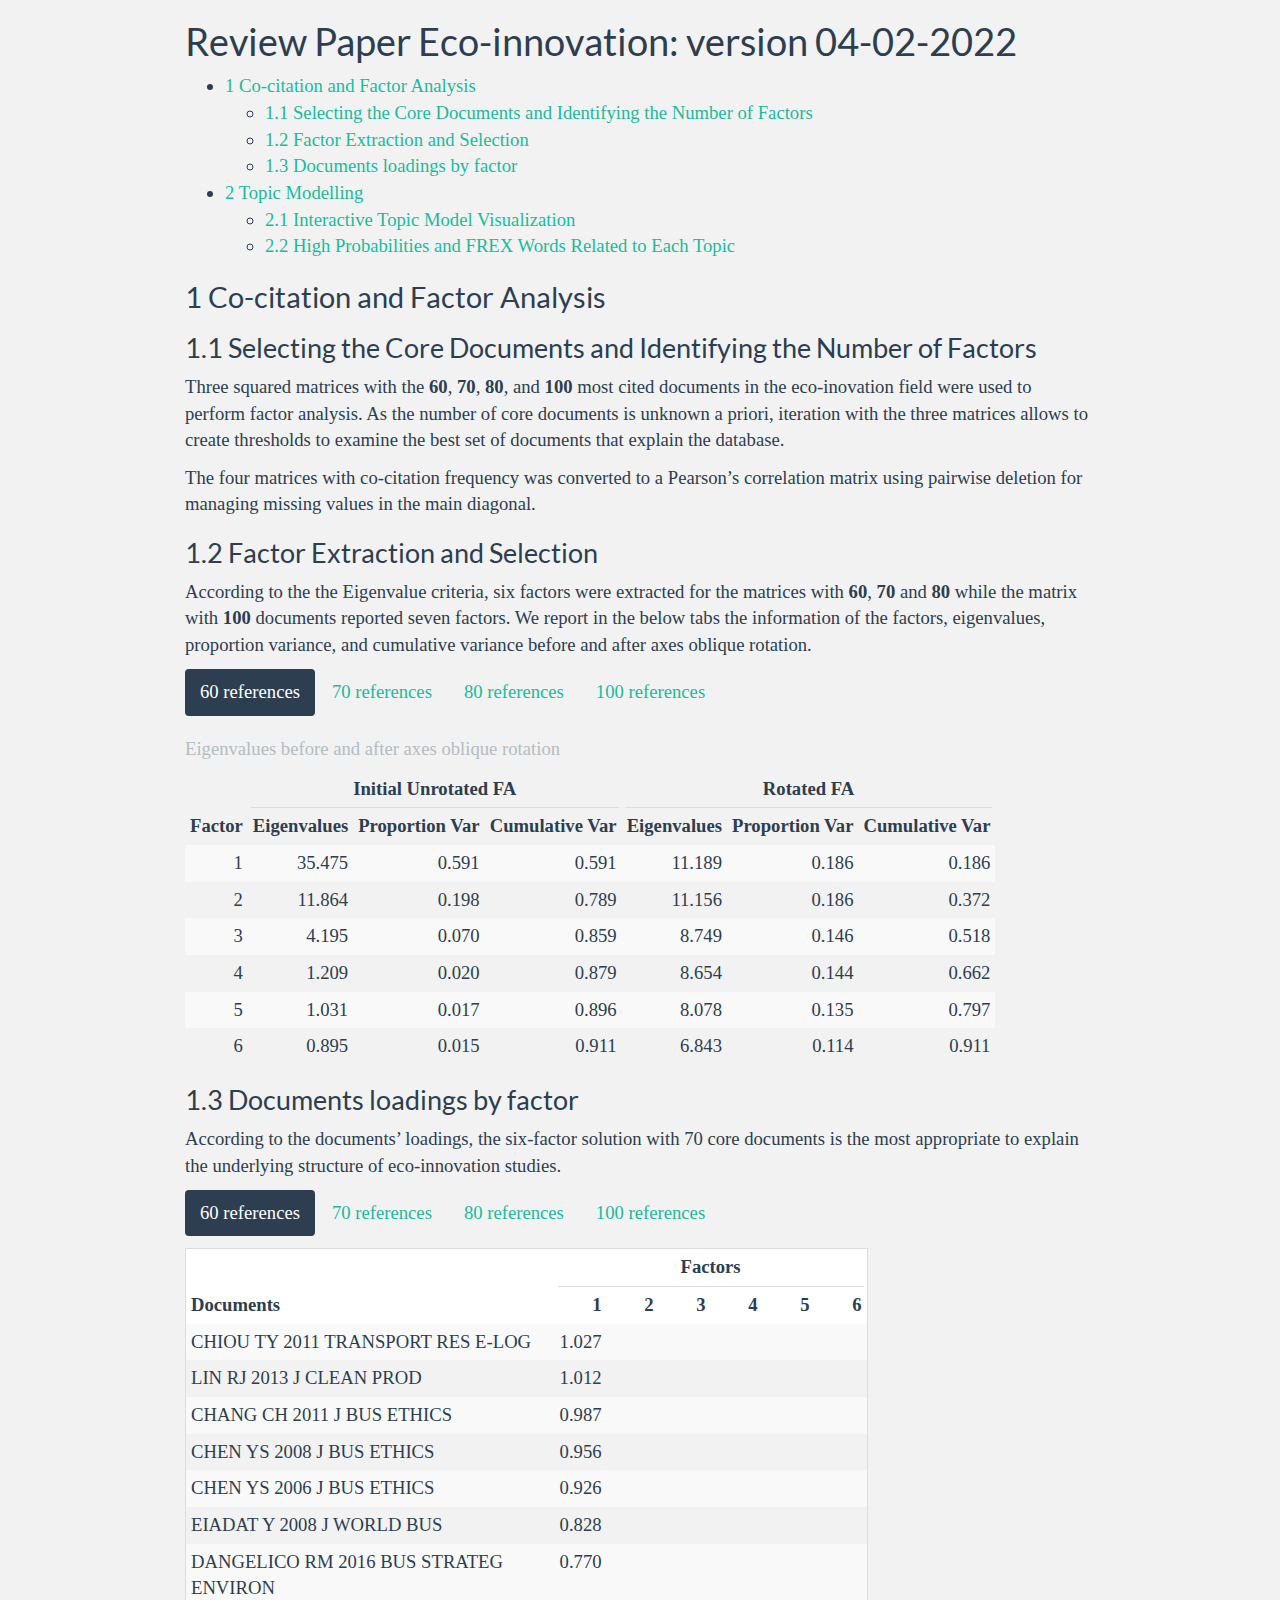
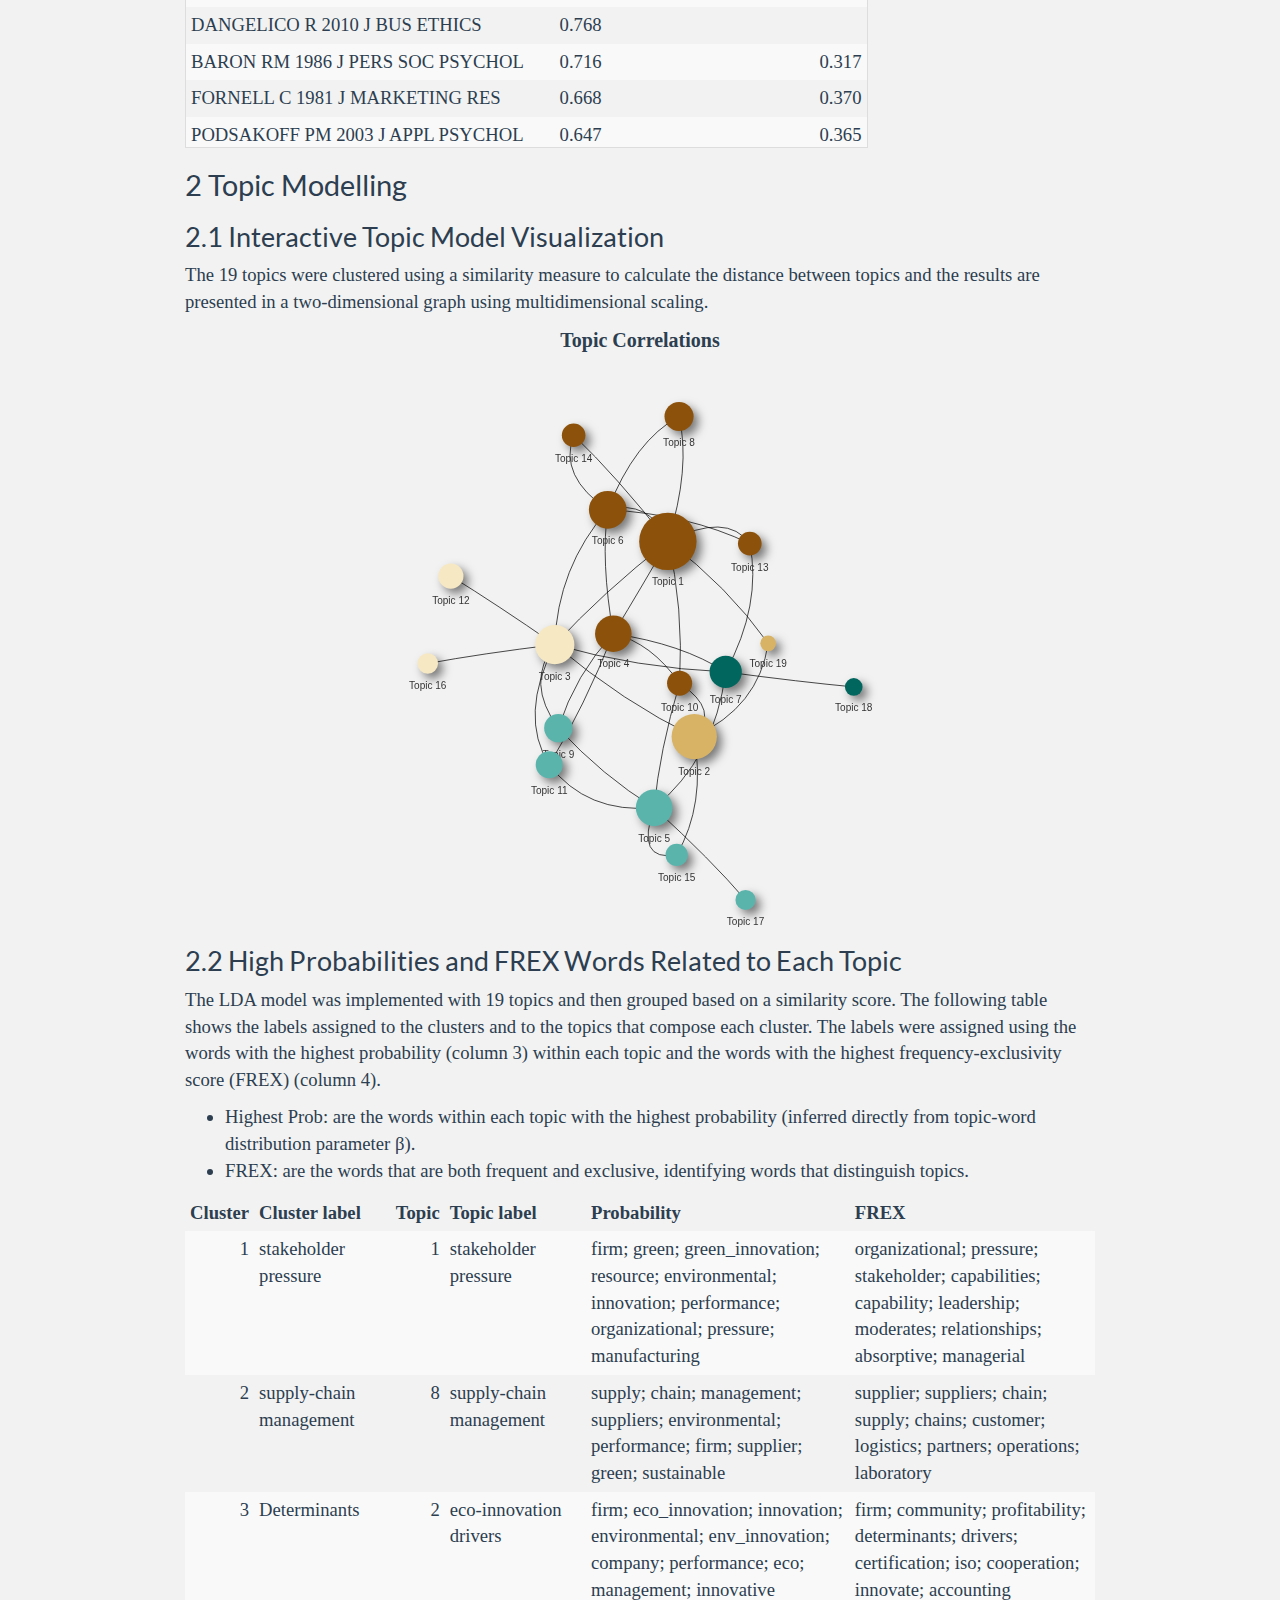
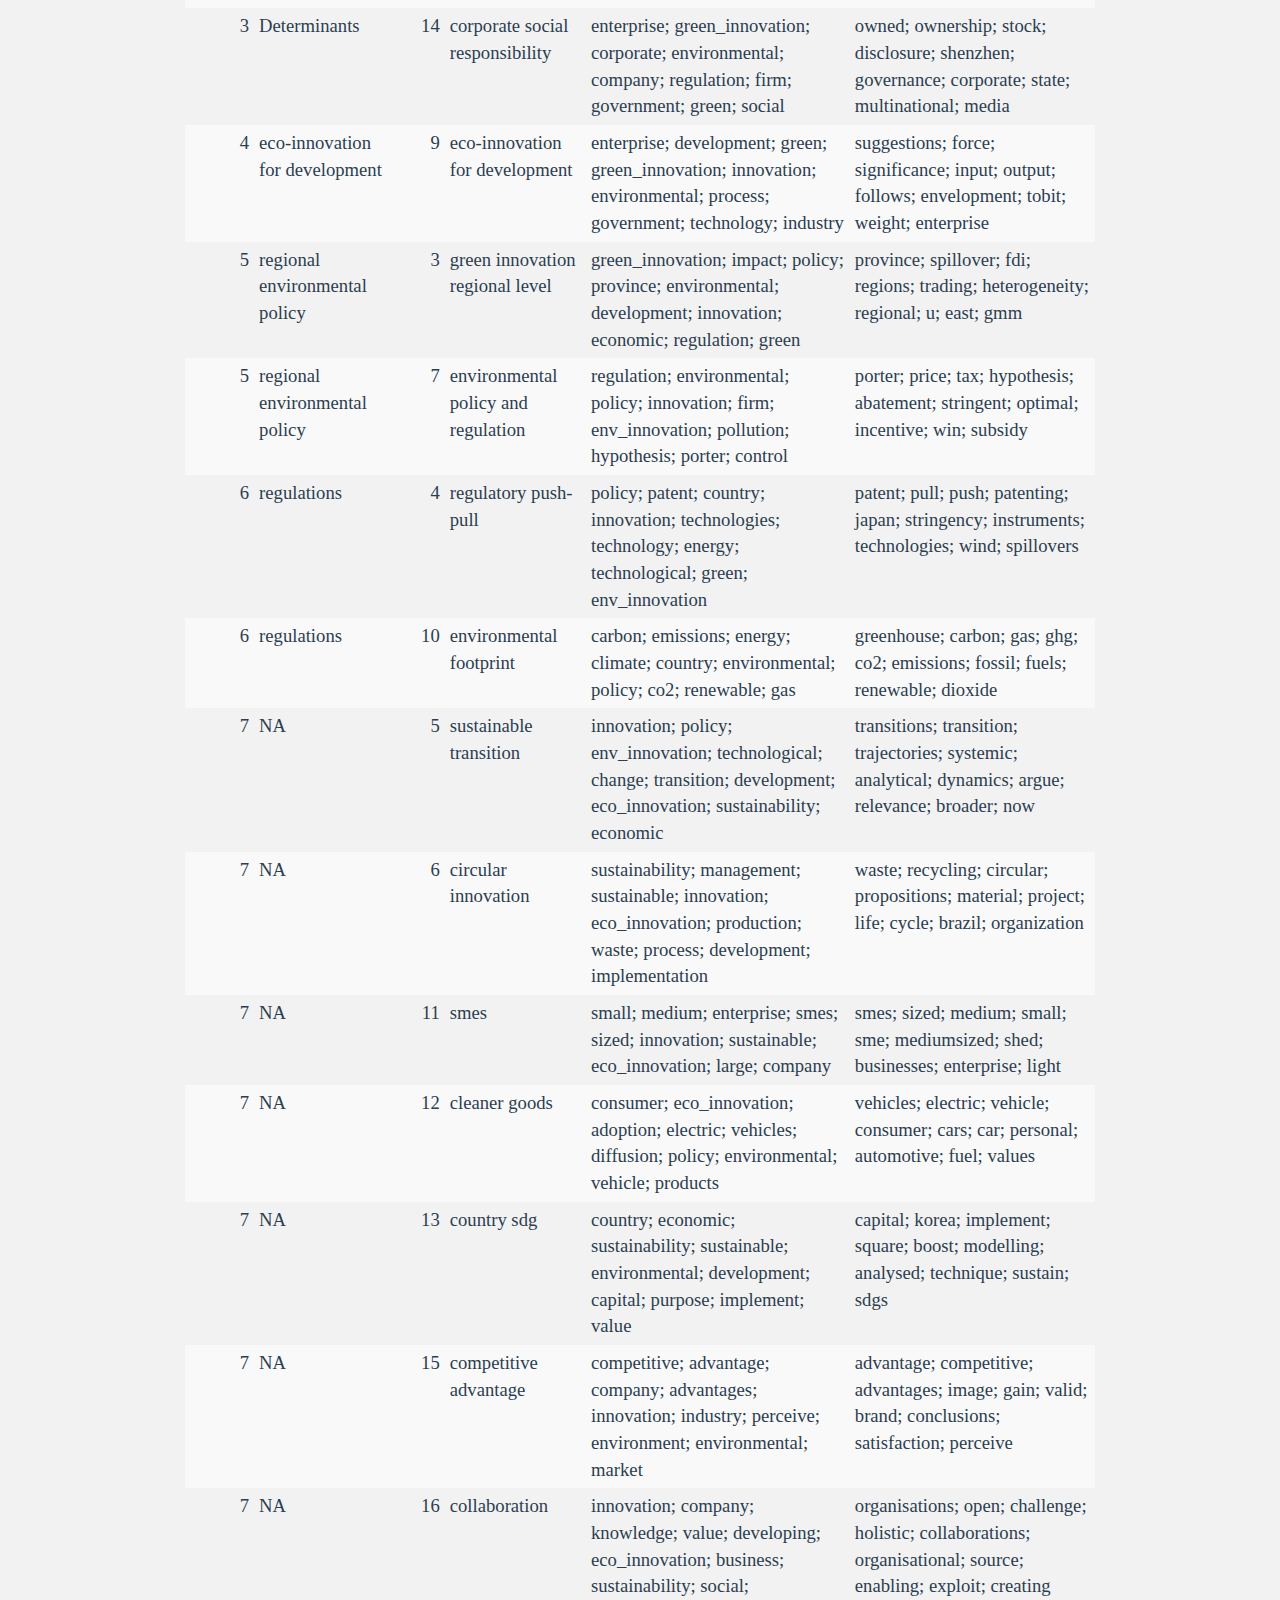
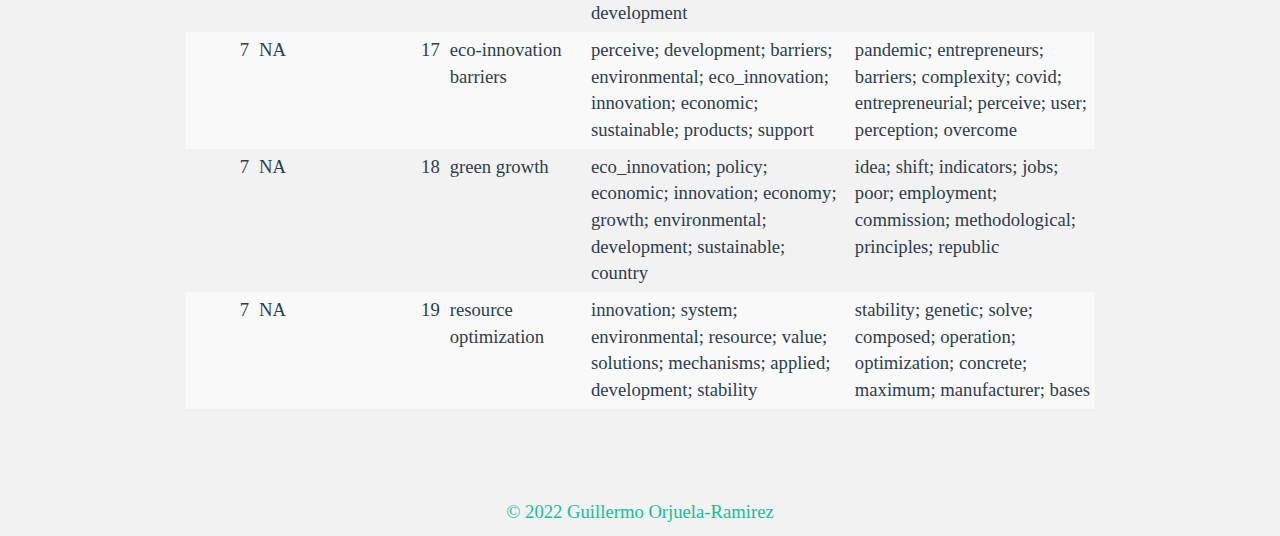
==== commit 45806781: "Update network" ====
--- a/docs/index.html
+++ b/docs/index.html
@@ -1,1524 +1,209 @@
 <!DOCTYPE html>
 
-<html xmlns="http://www.w3.org/1999/xhtml" lang="" xml:lang="">
+<html>
 
 <head>
-  <meta charset="utf-8"/>
-  <meta name="viewport" content="width=device-width, initial-scale=1"/>
-  <meta http-equiv="X-UA-Compatible" content="IE=Edge,chrome=1"/>
-  <meta name="generator" content="distill" />
 
-  <style type="text/css">
-  /* Hide doc at startup (prevent jankiness while JS renders/transforms) */
-  body {
-    visibility: hidden;
-  }
-  </style>
-
- <!--radix_placeholder_import_source-->
- <!--/radix_placeholder_import_source-->
-
-<style type="text/css">code{white-space: pre;}</style>
-<style type="text/css" data-origin="pandoc">
-pre > code.sourceCode { white-space: pre; position: relative; }
-pre > code.sourceCode > span { display: inline-block; line-height: 1.25; }
-pre > code.sourceCode > span:empty { height: 1.2em; }
-.sourceCode { overflow: visible; }
-code.sourceCode > span { color: inherit; text-decoration: inherit; }
-div.sourceCode { margin: 1em 0; }
-pre.sourceCode { margin: 0; }
-@media screen {
-div.sourceCode { overflow: auto; }
-}
-@media print {
-pre > code.sourceCode { white-space: pre-wrap; }
-pre > code.sourceCode > span { text-indent: -5em; padding-left: 5em; }
-}
-pre.numberSource code
-  { counter-reset: source-line 0; }
-pre.numberSource code > span
-  { position: relative; left: -4em; counter-increment: source-line; }
-pre.numberSource code > span > a:first-child::before
-  { content: counter(source-line);
-    position: relative; left: -1em; text-align: right; vertical-align: baseline;
-    border: none; display: inline-block;
-    -webkit-touch-callout: none; -webkit-user-select: none;
-    -khtml-user-select: none; -moz-user-select: none;
-    -ms-user-select: none; user-select: none;
-    padding: 0 4px; width: 4em;
-    color: #aaaaaa;
-  }
-pre.numberSource { margin-left: 3em; border-left: 1px solid #aaaaaa;  padding-left: 4px; }
-div.sourceCode
-  {   }
-@media screen {
-pre > code.sourceCode > span > a:first-child::before { text-decoration: underline; }
-}
-code span.al { color: #ad0000; } /* Alert */
-code span.an { color: #5e5e5e; } /* Annotation */
-code span.at { color: #20794d; } /* Attribute */
-code span.bn { color: #ad0000; } /* BaseN */
-code span.bu { } /* BuiltIn */
-code span.cf { color: #007ba5; } /* ControlFlow */
-code span.ch { color: #20794d; } /* Char */
-code span.cn { color: #8f5902; } /* Constant */
-code span.co { color: #5e5e5e; } /* Comment */
-code span.cv { color: #5e5e5e; font-style: italic; } /* CommentVar */
-code span.do { color: #5e5e5e; font-style: italic; } /* Documentation */
-code span.dt { color: #ad0000; } /* DataType */
-code span.dv { color: #ad0000; } /* DecVal */
-code span.er { color: #ad0000; } /* Error */
-code span.ex { } /* Extension */
-code span.fl { color: #ad0000; } /* Float */
-code span.fu { color: #4758ab; } /* Function */
-code span.im { } /* Import */
-code span.in { color: #5e5e5e; } /* Information */
-code span.kw { color: #007ba5; } /* Keyword */
-code span.op { color: #5e5e5e; } /* Operator */
-code span.ot { color: #007ba5; } /* Other */
-code span.pp { color: #ad0000; } /* Preprocessor */
-code span.sc { color: #20794d; } /* SpecialChar */
-code span.ss { color: #20794d; } /* SpecialString */
-code span.st { color: #20794d; } /* String */
-code span.va { color: #111111; } /* Variable */
-code span.vs { color: #20794d; } /* VerbatimString */
-code span.wa { color: #5e5e5e; font-style: italic; } /* Warning */
-</style>
-
-  <!--radix_placeholder_meta_tags-->
-  <title>Suplement material: Review Paper Eco-innovation: version 04-02-2022</title>
+<meta charset="utf-8" />
+<meta name="generator" content="pandoc" />
+<meta http-equiv="X-UA-Compatible" content="IE=EDGE" />
 
 
 
 
-  <!--  https://developers.facebook.com/docs/sharing/webmasters#markup -->
-  <meta property="og:title" content="Suplement material: Review Paper Eco-innovation: version 04-02-2022"/>
-  <meta property="og:type" content="article"/>
-  <meta property="og:locale" content="en_US"/>
-  <meta property="og:site_name" content="Suplement material"/>
+<title>Review Paper Eco-innovation: version 04-02-2022</title>
 
-  <!--  https://dev.twitter.com/cards/types/summary -->
-  <meta property="twitter:card" content="summary"/>
-  <meta property="twitter:title" content="Suplement material: Review Paper Eco-innovation: version 04-02-2022"/>
+<script src="site_libs/header-attrs-2.11/header-attrs.js"></script>
+<script src="site_libs/jquery-3.6.0/jquery-3.6.0.min.js"></script>
+<meta name="viewport" content="width=device-width, initial-scale=1" />
+<link href="site_libs/bootstrap-3.3.5/css/flatly.min.css" rel="stylesheet" />
+<script src="site_libs/bootstrap-3.3.5/js/bootstrap.min.js"></script>
+<script src="site_libs/bootstrap-3.3.5/shim/html5shiv.min.js"></script>
+<script src="site_libs/bootstrap-3.3.5/shim/respond.min.js"></script>
+<style>h1 {font-size: 34px;}
+       h1.title {font-size: 38px;}
+       h2 {font-size: 30px;}
+       h3 {font-size: 24px;}
+       h4 {font-size: 18px;}
+       h5 {font-size: 16px;}
+       h6 {font-size: 12px;}
+       code {color: inherit; background-color: rgba(0, 0, 0, 0.04);}
+       pre:not([class]) { background-color: white }</style>
+<script src="site_libs/navigation-1.1/tabsets.js"></script>
+<link href="site_libs/highlightjs-9.12.0/default.css" rel="stylesheet" />
+<script src="site_libs/highlightjs-9.12.0/highlight.js"></script>
+<script src="site_libs/kePrint-0.0.1/kePrint.js"></script>
+<script src="site_libs/htmlwidgets-1.5.4/htmlwidgets.js"></script>
+<link href="site_libs/vis-4.20.1/vis.css" rel="stylesheet" />
+<script src="site_libs/vis-4.20.1/vis.min.js"></script>
+<script src="site_libs/visNetwork-binding-2.0.9/visNetwork.js"></script>
 
-  <!--/radix_placeholder_meta_tags-->
-  <!--radix_placeholder_rmarkdown_metadata-->
+<style type="text/css">
+  code{white-space: pre-wrap;}
+  span.smallcaps{font-variant: small-caps;}
+  span.underline{text-decoration: underline;}
+  div.column{display: inline-block; vertical-align: top; width: 50%;}
+  div.hanging-indent{margin-left: 1.5em; text-indent: -1.5em;}
+  ul.task-list{list-style: none;}
+    </style>
 
-  <script type="text/json" id="radix-rmarkdown-metadata">
-  {"type":"list","attributes":{"names":{"type":"character","attributes":{},"value":["title","executivesummary","output"]}},"value":[{"type":"character","attributes":{},"value":["Review Paper Eco-innovation: version 04-02-2022"]},{"type":"character","attributes":{},"value":["This is the website of the supplementary material of the review paper.\n"]},{"type":"list","attributes":{"names":{"type":"character","attributes":{},"value":["html_document"]}},"value":[{"type":"list","attributes":{"names":{"type":"character","attributes":{},"value":["theme","toc","toc_depth","number_sections","css","includes"]}},"value":[{"type":"character","attributes":{},"value":["flatly"]},{"type":"logical","attributes":{},"value":[true]},{"type":"integer","attributes":{},"value":[2]},{"type":"logical","attributes":{},"value":[true]},{"type":"character","attributes":{},"value":["styles.css"]},{"type":"list","attributes":{"names":{"type":"character","attributes":{},"value":["after_body"]}},"value":[{"type":"character","attributes":{},"value":["footer.html"]}]}]}]}]}
-  </script>
-  <!--/radix_placeholder_rmarkdown_metadata-->
-  <!--radix_placeholder_navigation_in_header-->
-  <!--/radix_placeholder_navigation_in_header-->
-  <!--radix_placeholder_distill-->
-
-  <style type="text/css">
-
-  body {
-    background-color: white;
+<style type="text/css">code{white-space: pre;}</style>
+<script type="text/javascript">
+if (window.hljs) {
+  hljs.configure({languages: []});
+  hljs.initHighlightingOnLoad();
+  if (document.readyState && document.readyState === "complete") {
+    window.setTimeout(function() { hljs.initHighlighting(); }, 0);
   }
-
-  .pandoc-table {
-    width: 100%;
-  }
-
-  .pandoc-table>caption {
-    margin-bottom: 10px;
-  }
-
-  .pandoc-table th:not([align]) {
-    text-align: left;
-  }
-
-  .pagedtable-footer {
-    font-size: 15px;
-  }
-
-  d-byline .byline {
-    grid-template-columns: 2fr 2fr;
-  }
-
-  d-byline .byline h3 {
-    margin-block-start: 1.5em;
-  }
-
-  d-byline .byline .authors-affiliations h3 {
-    margin-block-start: 0.5em;
-  }
-
-  .authors-affiliations .orcid-id {
-    width: 16px;
-    height:16px;
-    margin-left: 4px;
-    margin-right: 4px;
-    vertical-align: middle;
-    padding-bottom: 2px;
-  }
-
-  d-title .dt-tags {
-    margin-top: 1em;
-    grid-column: text;
-  }
-
-  .dt-tags .dt-tag {
-    text-decoration: none;
-    display: inline-block;
-    color: rgba(0,0,0,0.6);
-    padding: 0em 0.4em;
-    margin-right: 0.5em;
-    margin-bottom: 0.4em;
-    font-size: 70%;
-    border: 1px solid rgba(0,0,0,0.2);
-    border-radius: 3px;
-    text-transform: uppercase;
-    font-weight: 500;
-  }
-
-  d-article table.gt_table td,
-  d-article table.gt_table th {
-    border-bottom: none;
-  }
-
-  .html-widget {
-    margin-bottom: 2.0em;
-  }
-
-  .l-screen-inset {
-    padding-right: 16px;
-  }
-
-  .l-screen .caption {
-    margin-left: 10px;
-  }
-
-  .shaded {
-    background: rgb(247, 247, 247);
-    padding-top: 20px;
-    padding-bottom: 20px;
-    border-top: 1px solid rgba(0, 0, 0, 0.1);
-    border-bottom: 1px solid rgba(0, 0, 0, 0.1);
-  }
-
-  .shaded .html-widget {
-    margin-bottom: 0;
-    border: 1px solid rgba(0, 0, 0, 0.1);
-  }
-
-  .shaded .shaded-content {
-    background: white;
-  }
-
-  .text-output {
-    margin-top: 0;
-    line-height: 1.5em;
-  }
-
-  .hidden {
-    display: none !important;
-  }
-
-  d-article {
-    padding-top: 2.5rem;
-    padding-bottom: 30px;
-  }
-
-  d-appendix {
-    padding-top: 30px;
-  }
-
-  d-article>p>img {
-    width: 100%;
-  }
-
-  d-article h2 {
-    margin: 1rem 0 1.5rem 0;
-  }
-
-  d-article h3 {
-    margin-top: 1.5rem;
-  }
-
-  d-article iframe {
-    border: 1px solid rgba(0, 0, 0, 0.1);
-    margin-bottom: 2.0em;
-    width: 100%;
-  }
-
-  /* Tweak code blocks */
-
-  d-article div.sourceCode code,
-  d-article pre code {
-    font-family: Consolas, Monaco, 'Andale Mono', 'Ubuntu Mono', monospace;
-  }
-
-  d-article pre,
-  d-article div.sourceCode,
-  d-article div.sourceCode pre {
-    overflow: auto;
-  }
-
-  d-article div.sourceCode {
-    background-color: white;
-  }
-
-  d-article div.sourceCode pre {
-    padding-left: 10px;
-    font-size: 12px;
-    border-left: 2px solid rgba(0,0,0,0.1);
-  }
-
-  d-article pre {
-    font-size: 12px;
-    color: black;
-    background: none;
-    margin-top: 0;
-    text-align: left;
-    white-space: pre;
-    word-spacing: normal;
-    word-break: normal;
-    word-wrap: normal;
-    line-height: 1.5;
-
-    -moz-tab-size: 4;
-    -o-tab-size: 4;
-    tab-size: 4;
-
-    -webkit-hyphens: none;
-    -moz-hyphens: none;
-    -ms-hyphens: none;
-    hyphens: none;
-  }
-
-  d-article pre a {
-    border-bottom: none;
-  }
-
-  d-article pre a:hover {
-    border-bottom: none;
-    text-decoration: underline;
-  }
-
-  d-article details {
-    grid-column: text;
-    margin-bottom: 0.8em;
-  }
-
-  @media(min-width: 768px) {
-
-  d-article pre,
-  d-article div.sourceCode,
-  d-article div.sourceCode pre {
-    overflow: visible !important;
-  }
-
-  d-article div.sourceCode pre {
-    padding-left: 18px;
-    font-size: 14px;
-  }
-
-  d-article pre {
-    font-size: 14px;
-  }
-
-  }
-
-  figure img.external {
-    background: white;
-    border: 1px solid rgba(0, 0, 0, 0.1);
-    box-shadow: 0 1px 8px rgba(0, 0, 0, 0.1);
-    padding: 18px;
-    box-sizing: border-box;
-  }
-
-  /* CSS for d-contents */
-
-  .d-contents {
-    grid-column: text;
-    color: rgba(0,0,0,0.8);
-    font-size: 0.9em;
-    padding-bottom: 1em;
-    margin-bottom: 1em;
-    padding-bottom: 0.5em;
-    margin-bottom: 1em;
-    padding-left: 0.25em;
-    justify-self: start;
-  }
-
-  @media(min-width: 1000px) {
-    .d-contents.d-contents-float {
-      height: 0;
-      grid-column-start: 1;
-      grid-column-end: 4;
-      justify-self: center;
-      padding-right: 3em;
-      padding-left: 2em;
-    }
-  }
-
-  .d-contents nav h3 {
-    font-size: 18px;
-    margin-top: 0;
-    margin-bottom: 1em;
-  }
-
-  .d-contents li {
-    list-style-type: none
-  }
-
-  .d-contents nav > ul {
-    padding-left: 0;
-  }
-
-  .d-contents ul {
-    padding-left: 1em
-  }
-
-  .d-contents nav ul li {
-    margin-top: 0.6em;
-    margin-bottom: 0.2em;
-  }
-
-  .d-contents nav a {
-    font-size: 13px;
-    border-bottom: none;
-    text-decoration: none
-    color: rgba(0, 0, 0, 0.8);
-  }
-
-  .d-contents nav a:hover {
-    text-decoration: underline solid rgba(0, 0, 0, 0.6)
-  }
-
-  .d-contents nav > ul > li > a {
-    font-weight: 600;
-  }
-
-  .d-contents nav > ul > li > ul {
-    font-weight: inherit;
-  }
-
-  .d-contents nav > ul > li > ul > li {
-    margin-top: 0.2em;
-  }
-
-
-  .d-contents nav ul {
-    margin-top: 0;
-    margin-bottom: 0.25em;
-  }
-
-  .d-article-with-toc h2:nth-child(2) {
-    margin-top: 0;
-  }
-
-
-  /* Figure */
-
-  .figure {
-    position: relative;
-    margin-bottom: 2.5em;
-    margin-top: 1.5em;
-  }
-
-  .figure img {
-    width: 100%;
-  }
-
-  .figure .caption {
-    color: rgba(0, 0, 0, 0.6);
-    font-size: 12px;
-    line-height: 1.5em;
-  }
-
-  .figure img.external {
-    background: white;
-    border: 1px solid rgba(0, 0, 0, 0.1);
-    box-shadow: 0 1px 8px rgba(0, 0, 0, 0.1);
-    padding: 18px;
-    box-sizing: border-box;
-  }
-
-  .figure .caption a {
-    color: rgba(0, 0, 0, 0.6);
-  }
-
-  .figure .caption b,
-  .figure .caption strong, {
-    font-weight: 600;
-    color: rgba(0, 0, 0, 1.0);
-  }
-
-  /* Citations */
-
-  d-article .citation {
-    color: inherit;
-    cursor: inherit;
-  }
-
-  div.hanging-indent{
-    margin-left: 1em; text-indent: -1em;
-  }
-
-  /* Citation hover box */
-
-  .tippy-box[data-theme~=light-border] {
-    background-color: rgba(250, 250, 250, 0.95);
-  }
-
-  .tippy-content > p {
-    margin-bottom: 0;
-    padding: 2px;
-  }
-
-
-  /* Tweak 1000px media break to show more text */
-
-  @media(min-width: 1000px) {
-    .base-grid,
-    distill-header,
-    d-title,
-    d-abstract,
-    d-article,
-    d-appendix,
-    distill-appendix,
-    d-byline,
-    d-footnote-list,
-    d-citation-list,
-    distill-footer {
-      grid-template-columns: [screen-start] 1fr [page-start kicker-start] 80px [middle-start] 50px [text-start kicker-end] 65px 65px 65px 65px 65px 65px 65px 65px [text-end gutter-start] 65px [middle-end] 65px [page-end gutter-end] 1fr [screen-end];
-      grid-column-gap: 16px;
-    }
-
-    .grid {
-      grid-column-gap: 16px;
-    }
-
-    d-article {
-      font-size: 1.06rem;
-      line-height: 1.7em;
-    }
-    figure .caption, .figure .caption, figure figcaption {
-      font-size: 13px;
-    }
-  }
-
-  @media(min-width: 1180px) {
-    .base-grid,
-    distill-header,
-    d-title,
-    d-abstract,
-    d-article,
-    d-appendix,
-    distill-appendix,
-    d-byline,
-    d-footnote-list,
-    d-citation-list,
-    distill-footer {
-      grid-template-columns: [screen-start] 1fr [page-start kicker-start] 60px [middle-start] 60px [text-start kicker-end] 60px 60px 60px 60px 60px 60px 60px 60px [text-end gutter-start] 60px [middle-end] 60px [page-end gutter-end] 1fr [screen-end];
-      grid-column-gap: 32px;
-    }
-
-    .grid {
-      grid-column-gap: 32px;
-    }
-  }
-
-
-  /* Get the citation styles for the appendix (not auto-injected on render since
-     we do our own rendering of the citation appendix) */
-
-  d-appendix .citation-appendix,
-  .d-appendix .citation-appendix {
-    font-size: 11px;
-    line-height: 15px;
-    border-left: 1px solid rgba(0, 0, 0, 0.1);
-    padding-left: 18px;
-    border: 1px solid rgba(0,0,0,0.1);
-    background: rgba(0, 0, 0, 0.02);
-    padding: 10px 18px;
-    border-radius: 3px;
-    color: rgba(150, 150, 150, 1);
-    overflow: hidden;
-    margin-top: -12px;
-    white-space: pre-wrap;
-    word-wrap: break-word;
-  }
-
-  /* Include appendix styles here so they can be overridden */
-
-  d-appendix {
-    contain: layout style;
-    font-size: 0.8em;
-    line-height: 1.7em;
-    margin-top: 60px;
-    margin-bottom: 0;
-    border-top: 1px solid rgba(0, 0, 0, 0.1);
-    color: rgba(0,0,0,0.5);
-    padding-top: 60px;
-    padding-bottom: 48px;
-  }
-
-  d-appendix h3 {
-    grid-column: page-start / text-start;
-    font-size: 15px;
-    font-weight: 500;
-    margin-top: 1em;
-    margin-bottom: 0;
-    color: rgba(0,0,0,0.65);
-  }
-
-  d-appendix h3 + * {
-    margin-top: 1em;
-  }
-
-  d-appendix ol {
-    padding: 0 0 0 15px;
-  }
-
-  @media (min-width: 768px) {
-    d-appendix ol {
-      padding: 0 0 0 30px;
-      margin-left: -30px;
-    }
-  }
-
-  d-appendix li {
-    margin-bottom: 1em;
-  }
-
-  d-appendix a {
-    color: rgba(0, 0, 0, 0.6);
-  }
-
-  d-appendix > * {
-    grid-column: text;
-  }
-
-  d-appendix > d-footnote-list,
-  d-appendix > d-citation-list,
-  d-appendix > distill-appendix {
-    grid-column: screen;
-  }
-
-  /* Include footnote styles here so they can be overridden */
-
-  d-footnote-list {
-    contain: layout style;
-  }
-
-  d-footnote-list > * {
-    grid-column: text;
-  }
-
-  d-footnote-list a.footnote-backlink {
-    color: rgba(0,0,0,0.3);
-    padding-left: 0.5em;
-  }
+}
+</script>
 
 
 
-  /* Anchor.js */
-
-  .anchorjs-link {
-    /*transition: all .25s linear; */
-    text-decoration: none;
-    border-bottom: none;
-  }
-  *:hover > .anchorjs-link {
-    margin-left: -1.125em !important;
-    text-decoration: none;
-    border-bottom: none;
-  }
-
-  /* Social footer */
-
-  .social_footer {
-    margin-top: 30px;
-    margin-bottom: 0;
-    color: rgba(0,0,0,0.67);
-  }
-
-  .disqus-comments {
-    margin-right: 30px;
-  }
-
-  .disqus-comment-count {
-    border-bottom: 1px solid rgba(0, 0, 0, 0.4);
-    cursor: pointer;
-  }
-
-  #disqus_thread {
-    margin-top: 30px;
-  }
-
-  .article-sharing a {
-    border-bottom: none;
-    margin-right: 8px;
-  }
-
-  .article-sharing a:hover {
-    border-bottom: none;
-  }
-
-  .sidebar-section.subscribe {
-    font-size: 12px;
-    line-height: 1.6em;
-  }
-
-  .subscribe p {
-    margin-bottom: 0.5em;
-  }
 
 
-  .article-footer .subscribe {
-    font-size: 15px;
-    margin-top: 45px;
-  }
-
-
-  .sidebar-section.custom {
-    font-size: 12px;
-    line-height: 1.6em;
-  }
-
-  .custom p {
-    margin-bottom: 0.5em;
-  }
-
-  /* Styles for listing layout (hide title) */
-  .layout-listing d-title, .layout-listing .d-title {
-    display: none;
-  }
-
-  /* Styles for posts lists (not auto-injected) */
-
-
-  .posts-with-sidebar {
-    padding-left: 45px;
-    padding-right: 45px;
-  }
-
-  .posts-list .description h2,
-  .posts-list .description p {
-    font-family: -apple-system, BlinkMacSystemFont, "Segoe UI", Roboto, Oxygen, Ubuntu, Cantarell, "Fira Sans", "Droid Sans", "Helvetica Neue", Arial, sans-serif;
-  }
-
-  .posts-list .description h2 {
-    font-weight: 700;
-    border-bottom: none;
-    padding-bottom: 0;
-  }
-
-  .posts-list h2.post-tag {
-    border-bottom: 1px solid rgba(0, 0, 0, 0.2);
-    padding-bottom: 12px;
-  }
-  .posts-list {
-    margin-top: 60px;
-    margin-bottom: 24px;
-  }
-
-  .posts-list .post-preview {
-    text-decoration: none;
-    overflow: hidden;
-    display: block;
-    border-bottom: 1px solid rgba(0, 0, 0, 0.1);
-    padding: 24px 0;
-  }
-
-  .post-preview-last {
-    border-bottom: none !important;
-  }
-
-  .posts-list .posts-list-caption {
-    grid-column: screen;
-    font-weight: 400;
-  }
-
-  .posts-list .post-preview h2 {
-    margin: 0 0 6px 0;
-    line-height: 1.2em;
-    font-style: normal;
-    font-size: 24px;
-  }
-
-  .posts-list .post-preview p {
-    margin: 0 0 12px 0;
-    line-height: 1.4em;
-    font-size: 16px;
-  }
-
-  .posts-list .post-preview .thumbnail {
-    box-sizing: border-box;
-    margin-bottom: 24px;
-    position: relative;
-    max-width: 500px;
-  }
-  .posts-list .post-preview img {
-    width: 100%;
-    display: block;
-  }
-
-  .posts-list .metadata {
-    font-size: 12px;
-    line-height: 1.4em;
-    margin-bottom: 18px;
-  }
-
-  .posts-list .metadata > * {
-    display: inline-block;
-  }
-
-  .posts-list .metadata .publishedDate {
-    margin-right: 2em;
-  }
-
-  .posts-list .metadata .dt-authors {
-    display: block;
-    margin-top: 0.3em;
-    margin-right: 2em;
-  }
-
-  .posts-list .dt-tags {
-    display: block;
-    line-height: 1em;
-  }
-
-  .posts-list .dt-tags .dt-tag {
-    display: inline-block;
-    color: rgba(0,0,0,0.6);
-    padding: 0.3em 0.4em;
-    margin-right: 0.2em;
-    margin-bottom: 0.4em;
-    font-size: 60%;
-    border: 1px solid rgba(0,0,0,0.2);
-    border-radius: 3px;
-    text-transform: uppercase;
-    font-weight: 500;
-  }
-
-  .posts-list img {
-    opacity: 1;
-  }
-
-  .posts-list img[data-src] {
-    opacity: 0;
-  }
-
-  .posts-more {
-    clear: both;
-  }
-
-
-  .posts-sidebar {
-    font-size: 16px;
-  }
-
-  .posts-sidebar h3 {
-    font-size: 16px;
-    margin-top: 0;
-    margin-bottom: 0.5em;
-    font-weight: 400;
-    text-transform: uppercase;
-  }
-
-  .sidebar-section {
-    margin-bottom: 30px;
-  }
-
-  .categories ul {
-    list-style-type: none;
-    margin: 0;
-    padding: 0;
-  }
-
-  .categories li {
-    color: rgba(0, 0, 0, 0.8);
-    margin-bottom: 0;
-  }
-
-  .categories li>a {
-    border-bottom: none;
-  }
-
-  .categories li>a:hover {
-    border-bottom: 1px solid rgba(0, 0, 0, 0.4);
-  }
-
-  .categories .active {
-    font-weight: 600;
-  }
-
-  .categories .category-count {
-    color: rgba(0, 0, 0, 0.4);
-  }
-
-
-  @media(min-width: 768px) {
-    .posts-list .post-preview h2 {
-      font-size: 26px;
-    }
-    .posts-list .post-preview .thumbnail {
-      float: right;
-      width: 30%;
-      margin-bottom: 0;
-    }
-    .posts-list .post-preview .description {
-      float: left;
-      width: 45%;
-    }
-    .posts-list .post-preview .metadata {
-      float: left;
-      width: 20%;
-      margin-top: 8px;
-    }
-    .posts-list .post-preview p {
-      margin: 0 0 12px 0;
-      line-height: 1.5em;
-      font-size: 16px;
-    }
-    .posts-with-sidebar .posts-list {
-      float: left;
-      width: 75%;
-    }
-    .posts-with-sidebar .posts-sidebar {
-      float: right;
-      width: 20%;
-      margin-top: 60px;
-      padding-top: 24px;
-      padding-bottom: 24px;
-    }
-  }
-
-
-  /* Improve display for browsers without grid (IE/Edge <= 15) */
-
-  .downlevel {
-    line-height: 1.6em;
-    font-family: -apple-system, BlinkMacSystemFont, "Segoe UI", Roboto, Oxygen, Ubuntu, Cantarell, "Fira Sans", "Droid Sans", "Helvetica Neue", Arial, sans-serif;
-    margin: 0;
-  }
-
-  .downlevel .d-title {
-    padding-top: 6rem;
-    padding-bottom: 1.5rem;
-  }
-
-  .downlevel .d-title h1 {
-    font-size: 50px;
-    font-weight: 700;
-    line-height: 1.1em;
-    margin: 0 0 0.5rem;
-  }
-
-  .downlevel .d-title p {
-    font-weight: 300;
-    font-size: 1.2rem;
-    line-height: 1.55em;
-    margin-top: 0;
-  }
-
-  .downlevel .d-byline {
-    padding-top: 0.8em;
-    padding-bottom: 0.8em;
-    font-size: 0.8rem;
-    line-height: 1.8em;
-  }
-
-  .downlevel .section-separator {
-    border: none;
-    border-top: 1px solid rgba(0, 0, 0, 0.1);
-  }
-
-  .downlevel .d-article {
-    font-size: 1.06rem;
-    line-height: 1.7em;
-    padding-top: 1rem;
-    padding-bottom: 2rem;
-  }
-
-
-  .downlevel .d-appendix {
-    padding-left: 0;
-    padding-right: 0;
-    max-width: none;
-    font-size: 0.8em;
-    line-height: 1.7em;
-    margin-bottom: 0;
-    color: rgba(0,0,0,0.5);
-    padding-top: 40px;
-    padding-bottom: 48px;
-  }
-
-  .downlevel .footnotes ol {
-    padding-left: 13px;
-  }
-
-  .downlevel .base-grid,
-  .downlevel .distill-header,
-  .downlevel .d-title,
-  .downlevel .d-abstract,
-  .downlevel .d-article,
-  .downlevel .d-appendix,
-  .downlevel .distill-appendix,
-  .downlevel .d-byline,
-  .downlevel .d-footnote-list,
-  .downlevel .d-citation-list,
-  .downlevel .distill-footer,
-  .downlevel .appendix-bottom,
-  .downlevel .posts-container {
-    padding-left: 40px;
-    padding-right: 40px;
-  }
-
-  @media(min-width: 768px) {
-    .downlevel .base-grid,
-    .downlevel .distill-header,
-    .downlevel .d-title,
-    .downlevel .d-abstract,
-    .downlevel .d-article,
-    .downlevel .d-appendix,
-    .downlevel .distill-appendix,
-    .downlevel .d-byline,
-    .downlevel .d-footnote-list,
-    .downlevel .d-citation-list,
-    .downlevel .distill-footer,
-    .downlevel .appendix-bottom,
-    .downlevel .posts-container {
-    padding-left: 150px;
-    padding-right: 150px;
-    max-width: 900px;
-  }
-  }
-
-  .downlevel pre code {
-    display: block;
-    border-left: 2px solid rgba(0, 0, 0, .1);
-    padding: 0 0 0 20px;
-    font-size: 14px;
-  }
-
-  .downlevel code, .downlevel pre {
-    color: black;
-    background: none;
-    font-family: Consolas, Monaco, 'Andale Mono', 'Ubuntu Mono', monospace;
-    text-align: left;
-    white-space: pre;
-    word-spacing: normal;
-    word-break: normal;
-    word-wrap: normal;
-    line-height: 1.5;
-
-    -moz-tab-size: 4;
-    -o-tab-size: 4;
-    tab-size: 4;
-
-    -webkit-hyphens: none;
-    -moz-hyphens: none;
-    -ms-hyphens: none;
-    hyphens: none;
-  }
-
-  .downlevel .posts-list .post-preview {
-    color: inherit;
-  }
+<link rel="stylesheet" href="styles.css" type="text/css" />
 
 
 
-  </style>
-
-  <script type="application/javascript">
-
-  function is_downlevel_browser() {
-    if (bowser.isUnsupportedBrowser({ msie: "12", msedge: "16"},
-                                   window.navigator.userAgent)) {
-      return true;
-    } else {
-      return window.load_distill_framework === undefined;
-    }
-  }
-
-  // show body when load is complete
-  function on_load_complete() {
-
-    // add anchors
-    if (window.anchors) {
-      window.anchors.options.placement = 'left';
-      window.anchors.add('d-article > h2, d-article > h3, d-article > h4, d-article > h5');
-    }
+<style type = "text/css">
+.main-container {
+  max-width: 940px;
+  margin-left: auto;
+  margin-right: auto;
+}
+img {
+  max-width:100%;
+}
+.tabbed-pane {
+  padding-top: 12px;
+}
+.html-widget {
+  margin-bottom: 20px;
+}
+button.code-folding-btn:focus {
+  outline: none;
+}
+summary {
+  display: list-item;
+}
+pre code {
+  padding: 0;
+}
+</style>
 
 
-    // set body to visible
-    document.body.style.visibility = 'visible';
 
-    // force redraw for leaflet widgets
-    if (window.HTMLWidgets) {
-      var maps = window.HTMLWidgets.findAll(".leaflet");
-      $.each(maps, function(i, el) {
-        var map = this.getMap();
-        map.invalidateSize();
-        map.eachLayer(function(layer) {
-          if (layer instanceof L.TileLayer)
-            layer.redraw();
-        });
-      });
-    }
+<!-- tabsets -->
 
-    // trigger 'shown' so htmlwidgets resize
-    $('d-article').trigger('shown');
-  }
+<style type="text/css">
+.tabset-dropdown > .nav-tabs {
+  display: inline-table;
+  max-height: 500px;
+  min-height: 44px;
+  overflow-y: auto;
+  border: 1px solid #ddd;
+  border-radius: 4px;
+}
 
-  function init_distill() {
+.tabset-dropdown > .nav-tabs > li.active:before {
+  content: "";
+  font-family: 'Glyphicons Halflings';
+  display: inline-block;
+  padding: 10px;
+  border-right: 1px solid #ddd;
+}
 
-    init_common();
+.tabset-dropdown > .nav-tabs.nav-tabs-open > li.active:before {
+  content: "&#xe258;";
+  border: none;
+}
 
-    // create front matter
-    var front_matter = $('<d-front-matter></d-front-matter>');
-    $('#distill-front-matter').wrap(front_matter);
+.tabset-dropdown > .nav-tabs.nav-tabs-open:before {
+  content: "";
+  font-family: 'Glyphicons Halflings';
+  display: inline-block;
+  padding: 10px;
+  border-right: 1px solid #ddd;
+}
 
-    // create d-title
-    $('.d-title').changeElementType('d-title');
+.tabset-dropdown > .nav-tabs > li.active {
+  display: block;
+}
 
-    // create d-byline
-    var byline = $('<d-byline></d-byline>');
-    $('.d-byline').replaceWith(byline);
+.tabset-dropdown > .nav-tabs > li > a,
+.tabset-dropdown > .nav-tabs > li > a:focus,
+.tabset-dropdown > .nav-tabs > li > a:hover {
+  border: none;
+  display: inline-block;
+  border-radius: 4px;
+  background-color: transparent;
+}
 
-    // create d-article
-    var article = $('<d-article></d-article>');
-    $('.d-article').wrap(article).children().unwrap();
+.tabset-dropdown > .nav-tabs.nav-tabs-open > li {
+  display: block;
+  float: none;
+}
 
-    // move posts container into article
-    $('.posts-container').appendTo($('d-article'));
+.tabset-dropdown > .nav-tabs > li {
+  display: none;
+}
+</style>
 
-    // create d-appendix
-    $('.d-appendix').changeElementType('d-appendix');
-
-    // flag indicating that we have appendix items
-    var appendix = $('.appendix-bottom').children('h3').length > 0;
-
-    // replace footnotes with <d-footnote>
-    $('.footnote-ref').each(function(i, val) {
-      appendix = true;
-      var href = $(this).attr('href');
-      var id = href.replace('#', '');
-      var fn = $('#' + id);
-      var fn_p = $('#' + id + '>p');
-      fn_p.find('.footnote-back').remove();
-      var text = fn_p.html();
-      var dtfn = $('<d-footnote></d-footnote>');
-      dtfn.html(text);
-      $(this).replaceWith(dtfn);
-    });
-    // remove footnotes
-    $('.footnotes').remove();
-
-    // move refs into #references-listing
-    $('#references-listing').replaceWith($('#refs'));
-
-    $('h1.appendix, h2.appendix').each(function(i, val) {
-      $(this).changeElementType('h3');
-    });
-    $('h3.appendix').each(function(i, val) {
-      var id = $(this).attr('id');
-      $('.d-contents a[href="#' + id + '"]').parent().remove();
-      appendix = true;
-      $(this).nextUntil($('h1, h2, h3')).addBack().appendTo($('d-appendix'));
-    });
-
-    // show d-appendix if we have appendix content
-    $("d-appendix").css('display', appendix ? 'grid' : 'none');
-
-    // localize layout chunks to just output
-    $('.layout-chunk').each(function(i, val) {
-
-      // capture layout
-      var layout = $(this).attr('data-layout');
-
-      // apply layout to markdown level block elements
-      var elements = $(this).children().not('details, div.sourceCode, pre, script');
-      elements.each(function(i, el) {
-        var layout_div = $('<div class="' + layout + '"></div>');
-        if (layout_div.hasClass('shaded')) {
-          var shaded_content = $('<div class="shaded-content"></div>');
-          $(this).wrap(shaded_content);
-          $(this).parent().wrap(layout_div);
-        } else {
-          $(this).wrap(layout_div);
-        }
-      });
+<!-- code folding -->
 
 
-      // unwrap the layout-chunk div
-      $(this).children().unwrap();
-    });
-
-    // remove code block used to force  highlighting css
-    $('.distill-force-highlighting-css').parent().remove();
-
-    // remove empty line numbers inserted by pandoc when using a
-    // custom syntax highlighting theme
-    $('code.sourceCode a:empty').remove();
-
-    // load distill framework
-    load_distill_framework();
-
-    // wait for window.distillRunlevel == 4 to do post processing
-    function distill_post_process() {
-
-      if (!window.distillRunlevel || window.distillRunlevel < 4)
-        return;
-
-      // hide author/affiliations entirely if we have no authors
-      var front_matter = JSON.parse($("#distill-front-matter").html());
-      var have_authors = front_matter.authors && front_matter.authors.length > 0;
-      if (!have_authors)
-        $('d-byline').addClass('hidden');
-
-      // article with toc class
-      $('.d-contents').parent().addClass('d-article-with-toc');
-
-      // strip links that point to #
-      $('.authors-affiliations').find('a[href="#"]').removeAttr('href');
-
-      // add orcid ids
-      $('.authors-affiliations').find('.author').each(function(i, el) {
-        var orcid_id = front_matter.authors[i].orcidID;
-        if (orcid_id) {
-          var a = $('<a></a>');
-          a.attr('href', 'https://orcid.org/' + orcid_id);
-          var img = $('<img></img>');
-          img.addClass('orcid-id');
-          img.attr('alt', 'ORCID ID');
-          img.attr('src','[data-uri]');
-          a.append(img);
-          $(this).append(a);
-        }
-      });
-
-      // hide elements of author/affiliations grid that have no value
-      function hide_byline_column(caption) {
-        $('d-byline').find('h3:contains("' + caption + '")').parent().css('visibility', 'hidden');
-      }
-
-      // affiliations
-      var have_affiliations = false;
-      for (var i = 0; i<front_matter.authors.length; ++i) {
-        var author = front_matter.authors[i];
-        if (author.affiliation !== "&nbsp;") {
-          have_affiliations = true;
-          break;
-        }
-      }
-      if (!have_affiliations)
-        $('d-byline').find('h3:contains("Affiliations")').css('visibility', 'hidden');
-
-      // published date
-      if (!front_matter.publishedDate)
-        hide_byline_column("Published");
-
-      // document object identifier
-      var doi = $('d-byline').find('h3:contains("DOI")');
-      var doi_p = doi.next().empty();
-      if (!front_matter.doi) {
-        // if we have a citation and valid citationText then link to that
-        if ($('#citation').length > 0 && front_matter.citationText) {
-          doi.html('Citation');
-          $('<a href="#citation"></a>')
-            .text(front_matter.citationText)
-            .appendTo(doi_p);
-        } else {
-          hide_byline_column("DOI");
-        }
-      } else {
-        $('<a></a>')
-           .attr('href', "https://doi.org/" + front_matter.doi)
-           .html(front_matter.doi)
-           .appendTo(doi_p);
-      }
-
-       // change plural form of authors/affiliations
-      if (front_matter.authors.length === 1) {
-        var grid = $('.authors-affiliations');
-        grid.children('h3:contains("Authors")').text('Author');
-        grid.children('h3:contains("Affiliations")').text('Affiliation');
-      }
-
-      // remove d-appendix and d-footnote-list local styles
-      $('d-appendix > style:first-child').remove();
-      $('d-footnote-list > style:first-child').remove();
-
-      // move appendix-bottom entries to the bottom
-      $('.appendix-bottom').appendTo('d-appendix').children().unwrap();
-      $('.appendix-bottom').remove();
-
-      // hoverable references
-      $('span.citation[data-cites]').each(function() {
-        var refHtml = $('#ref-' + $(this).attr('data-cites')).html();
-        window.tippy(this, {
-          allowHTML: true,
-          content: refHtml,
-          maxWidth: 500,
-          interactive: true,
-          interactiveBorder: 10,
-          theme: 'light-border',
-          placement: 'bottom-start'
-        });
-      });
-
-      // clear polling timer
-      clearInterval(tid);
-
-      // show body now that everything is ready
-      on_load_complete();
-    }
-
-    var tid = setInterval(distill_post_process, 50);
-    distill_post_process();
-
-  }
-
-  function init_downlevel() {
-
-    init_common();
-
-     // insert hr after d-title
-    $('.d-title').after($('<hr class="section-separator"/>'));
-
-    // check if we have authors
-    var front_matter = JSON.parse($("#distill-front-matter").html());
-    var have_authors = front_matter.authors && front_matter.authors.length > 0;
-
-    // manage byline/border
-    if (!have_authors)
-      $('.d-byline').remove();
-    $('.d-byline').after($('<hr class="section-separator"/>'));
-    $('.d-byline a').remove();
-
-    // remove toc
-    $('.d-contents').remove();
-
-    // move appendix elements
-    $('h1.appendix, h2.appendix').each(function(i, val) {
-      $(this).changeElementType('h3');
-    });
-    $('h3.appendix').each(function(i, val) {
-      $(this).nextUntil($('h1, h2, h3')).addBack().appendTo($('.d-appendix'));
-    });
-
-
-    // inject headers into references and footnotes
-    var refs_header = $('<h3></h3>');
-    refs_header.text('References');
-    $('#refs').prepend(refs_header);
-
-    var footnotes_header = $('<h3></h3');
-    footnotes_header.text('Footnotes');
-    $('.footnotes').children('hr').first().replaceWith(footnotes_header);
-
-    // move appendix-bottom entries to the bottom
-    $('.appendix-bottom').appendTo('.d-appendix').children().unwrap();
-    $('.appendix-bottom').remove();
-
-    // remove appendix if it's empty
-    if ($('.d-appendix').children().length === 0)
-      $('.d-appendix').remove();
-
-    // prepend separator above appendix
-    $('.d-appendix').before($('<hr class="section-separator" style="clear: both"/>'));
-
-    // trim code
-    $('pre>code').each(function(i, val) {
-      $(this).html($.trim($(this).html()));
-    });
-
-    // move posts-container right before article
-    $('.posts-container').insertBefore($('.d-article'));
-
-    $('body').addClass('downlevel');
-
-    on_load_complete();
-  }
-
-
-  function init_common() {
-
-    // jquery plugin to change element types
-    (function($) {
-      $.fn.changeElementType = function(newType) {
-        var attrs = {};
-
-        $.each(this[0].attributes, function(idx, attr) {
-          attrs[attr.nodeName] = attr.nodeValue;
-        });
-
-        this.replaceWith(function() {
-          return $("<" + newType + "/>", attrs).append($(this).contents());
-        });
-      };
-    })(jQuery);
-
-    // prevent underline for linked images
-    $('a > img').parent().css({'border-bottom' : 'none'});
-
-    // mark non-body figures created by knitr chunks as 100% width
-    $('.layout-chunk').each(function(i, val) {
-      var figures = $(this).find('img, .html-widget');
-      if ($(this).attr('data-layout') !== "l-body") {
-        figures.css('width', '100%');
-      } else {
-        figures.css('max-width', '100%');
-        figures.filter("[width]").each(function(i, val) {
-          var fig = $(this);
-          fig.css('width', fig.attr('width') + 'px');
-        });
-
-      }
-    });
-
-    // auto-append index.html to post-preview links in file: protocol
-    // and in rstudio ide preview
-    $('.post-preview').each(function(i, val) {
-      if (window.location.protocol === "file:")
-        $(this).attr('href', $(this).attr('href') + "index.html");
-    });
-
-    // get rid of index.html references in header
-    if (window.location.protocol !== "file:") {
-      $('.distill-site-header a[href]').each(function(i,val) {
-        $(this).attr('href', $(this).attr('href').replace("index.html", "./"));
-      });
-    }
-
-    // add class to pandoc style tables
-    $('tr.header').parent('thead').parent('table').addClass('pandoc-table');
-    $('.kable-table').children('table').addClass('pandoc-table');
-
-    // add figcaption style to table captions
-    $('caption').parent('table').addClass("figcaption");
-
-    // initialize posts list
-    if (window.init_posts_list)
-      window.init_posts_list();
-
-    // implmement disqus comment link
-    $('.disqus-comment-count').click(function() {
-      window.headroom_prevent_pin = true;
-      $('#disqus_thread').toggleClass('hidden');
-      if (!$('#disqus_thread').hasClass('hidden')) {
-        var offset = $(this).offset();
-        $(window).resize();
-        $('html, body').animate({
-          scrollTop: offset.top - 35
-        });
-      }
-    });
-  }
-
-  document.addEventListener('DOMContentLoaded', function() {
-    if (is_downlevel_browser())
-      init_downlevel();
-    else
-      window.addEventListener('WebComponentsReady', init_distill);
-  });
-
-  </script>
-
-  <!--/radix_placeholder_distill-->
-  <script src="site_libs/header-attrs-2.11/header-attrs.js"></script>
-  <script src="site_libs/kePrint-0.0.1/kePrint.js"></script>
-  <script src="site_libs/htmlwidgets-1.5.4/htmlwidgets.js"></script>
-  <link href="site_libs/vis-4.20.1/vis.css" rel="stylesheet" />
-  <script src="site_libs/vis-4.20.1/vis.min.js"></script>
-  <script src="site_libs/visNetwork-binding-2.0.9/visNetwork.js"></script>
-  <script src="site_libs/jquery-3.6.0/jquery-3.6.0.min.js"></script>
-  <script src="site_libs/popper-2.6.0/popper.min.js"></script>
-  <link href="site_libs/tippy-6.2.7/tippy.css" rel="stylesheet" />
-  <link href="site_libs/tippy-6.2.7/tippy-light-border.css" rel="stylesheet" />
-  <script src="site_libs/tippy-6.2.7/tippy.umd.min.js"></script>
-  <script src="site_libs/anchor-4.2.2/anchor.min.js"></script>
-  <script src="site_libs/bowser-1.9.3/bowser.min.js"></script>
-  <script src="site_libs/webcomponents-2.0.0/webcomponents.js"></script>
-  <script src="site_libs/distill-2.2.21/template.v2.js"></script>
-  <!--radix_placeholder_site_in_header-->
-  <script type="text/javascript" cookie-consent="tracking" async src="https://www.googletagmanager.com/gtag/js?id=302118262"></script>
-  <script type="text/javascript" cookie-consent="tracking">
-  window.dataLayer = window.dataLayer || [];
-  function gtag(){dataLayer.push(arguments);}
-  gtag('js', new Date());
-  gtag('config', '302118262');
-  </script>
-  <!--/radix_placeholder_site_in_header-->
 
 
 </head>
 
 <body>
 
-<!--radix_placeholder_front_matter-->
 
-<script id="distill-front-matter" type="text/json">
-{"title":"Review Paper Eco-innovation: version 04-02-2022","authors":[]}
-</script>
+<div class="container-fluid main-container">
 
-<!--/radix_placeholder_front_matter-->
-<!--radix_placeholder_navigation_before_body-->
-<!--/radix_placeholder_navigation_before_body-->
-<!--radix_placeholder_site_before_body-->
-<!--/radix_placeholder_site_before_body-->
 
-<div class="d-title">
-<h1>Review Paper Eco-innovation: version 04-02-2022</h1>
-<!--radix_placeholder_categories-->
-<!--/radix_placeholder_categories-->
+
+
+<div id="header">
+
+
+
+<h1 class="title toc-ignore">Review Paper Eco-innovation: version 04-02-2022</h1>
 
 </div>
 
-
-<div class="d-article">
-<div class="d-contents d-contents-float">
-<nav class="l-text toc figcaption" id="TOC">
-<h3>Contents</h3>
+<div id="TOC">
 <ul>
-<li><a href="#co-citation-and-factor-analysis">Co-citation and Factor Analysis</a>
+<li><a href="#co-citation-and-factor-analysis"><span class="toc-section-number">1</span> Co-citation and Factor Analysis</a>
 <ul>
-<li><a href="#selecting-the-core-documents-and-identifying-the-number-of-factors">Selecting the Core Documents and Identifying the Number of Factors</a></li>
-<li><a href="#factor-extraction-and-selection">Factor Extraction and Selection</a>
+<li><a href="#selecting-the-core-documents-and-identifying-the-number-of-factors"><span class="toc-section-number">1.1</span> Selecting the Core Documents and Identifying the Number of Factors</a></li>
+<li><a href="#factor-extraction-and-selection"><span class="toc-section-number">1.2</span> Factor Extraction and Selection</a></li>
+<li><a href="#documents-loadings-by-factor"><span class="toc-section-number">1.3</span> Documents loadings by factor</a></li>
+</ul></li>
+<li><a href="#topic-modelling"><span class="toc-section-number">2</span> Topic Modelling</a>
 <ul>
-<li><a href="#references">60 references</a></li>
-<li><a href="#references-1">70 references</a></li>
-<li><a href="#references-2">80 references</a></li>
-<li><a href="#references-3">100 references</a></li>
-</ul></li>
-<li><a href="#documents-loadings-by-factor">Documents loadings by factor</a>
-<ul>
-<li><a href="#references-4">60 references</a></li>
-<li><a href="#references-5">70 references</a></li>
-<li><a href="#references-6">80 references</a></li>
-<li><a href="#references-7">100 references</a></li>
-</ul></li>
-</ul></li>
-<li><a href="#topic-modelling">Topic Modelling</a>
-<ul>
-<li><a href="#interactive-topic-model-visualization">Interactive Topic Model Visualization</a></li>
-<li><a href="#high-probabilities-and-frex-words-related-to-each-topic">High Probabilities and FREX Words Related to Each Topic</a></li>
+<li><a href="#interactive-topic-model-visualization"><span class="toc-section-number">2.1</span> Interactive Topic Model Visualization</a></li>
+<li><a href="#high-probabilities-and-frex-words-related-to-each-topic"><span class="toc-section-number">2.2</span> High Probabilities and FREX Words Related to Each Topic</a></li>
 </ul></li>
 </ul>
-</nav>
 </div>
-<div class="layout-chunk" data-layout="l-body">
 
-</div>
-<h1 id="co-citation-and-factor-analysis">Co-citation and Factor Analysis</h1>
-<h2 id="selecting-the-core-documents-and-identifying-the-number-of-factors">Selecting the Core Documents and Identifying the Number of Factors</h2>
+<div id="co-citation-and-factor-analysis" class="section level1" number="1">
+<h1 number="1"><span class="header-section-number">1</span> Co-citation and Factor Analysis</h1>
+<div id="selecting-the-core-documents-and-identifying-the-number-of-factors" class="section level2" number="1.1">
+<h2 number="1.1"><span class="header-section-number">1.1</span> Selecting the Core Documents and Identifying the Number of Factors</h2>
 <p>Three squared matrices with the <strong>60</strong>, <strong>70</strong>, <strong>80</strong>, and <strong>100</strong> most cited documents in the eco-inovation field were used to perform factor analysis. As the number of core documents is unknown a priori, iteration with the three matrices allows to create thresholds to examine the best set of documents that explain the database.</p>
 <p>The four matrices with co-citation frequency was converted to a Pearson’s correlation matrix using pairwise deletion for managing missing values in the main diagonal.</p>
-<h2 class="tabset tabset-fade tabset-pills" id="factor-extraction-and-selection">Factor Extraction and Selection</h2>
+</div>
+<div id="factor-extraction-and-selection" class="section level2 tabset tabset-fade tabset-pills" number="1.2">
+<h2 class="tabset tabset-fade tabset-pills" number="1.2"><span class="header-section-number">1.2</span> Factor Extraction and Selection</h2>
 <p>According to the the Eigenvalue criteria, six factors were extracted for the matrices with <strong>60</strong>, <strong>70</strong> and <strong>80</strong> while the matrix with <strong>100</strong> documents reported seven factors. We report in the below tabs the information of the factors, eigenvalues, proportion variance, and cumulative variance before and after axes oblique rotation.</p>
-<h3 class="unnumbered" id="references">60 references</h3>
-<div class="layout-chunk" data-layout="l-body">
+<div id="references" class="section level3 unnumbered">
+<h3 class="unnumbered">60 references</h3>
 <table class="table table-striped table-condensed table-hover table-responsive" style="width: auto !important; ">
 <caption>
-<span id="tab:unnamed-chunk-2">Table 1: </span>Eigenvalues before and after axes oblique rotation
+Eigenvalues before and after axes oblique rotation
 </caption>
 <thead>
 <tr>
@@ -1701,11 +386,11 @@
 </tbody>
 </table>
 </div>
-<h3 class="unnumbered" id="references-1">70 references</h3>
-<div class="layout-chunk" data-layout="l-body">
+<div id="references-1" class="section level3 unnumbered">
+<h3 class="unnumbered">70 references</h3>
 <table class="table table-striped table-condensed table-hover table-responsive" style="width: auto !important; ">
 <caption>
-<span id="tab:unnamed-chunk-3">Table 2: </span>Eigenvalues before and after axes oblique rotation
+Eigenvalues before and after axes oblique rotation
 </caption>
 <thead>
 <tr>
@@ -1888,11 +573,11 @@
 </tbody>
 </table>
 </div>
-<h3 class="unnumbered" id="references-2">80 references</h3>
-<div class="layout-chunk" data-layout="l-body">
+<div id="references-2" class="section level3 unnumbered">
+<h3 class="unnumbered">80 references</h3>
 <table class="table table-striped table-condensed table-hover table-responsive" style="width: auto !important; ">
 <caption>
-<span id="tab:unnamed-chunk-4">Table 3: </span>Eigenvalues before and after axes oblique rotation
+Eigenvalues before and after axes oblique rotation
 </caption>
 <thead>
 <tr>
@@ -2075,11 +760,11 @@
 </tbody>
 </table>
 </div>
-<h3 class="unnumbered" id="references-3">100 references</h3>
-<div class="layout-chunk" data-layout="l-body">
+<div id="references-3" class="section level3 unnumbered">
+<h3 class="unnumbered">100 references</h3>
 <table class="table table-striped table-condensed table-hover table-responsive" style="width: auto !important; ">
 <caption>
-<span id="tab:unnamed-chunk-5">Table 4: </span>Eigenvalues before and after axes oblique rotation
+Eigenvalues before and after axes oblique rotation
 </caption>
 <thead>
 <tr>
@@ -2305,10 +990,12 @@
 </tbody>
 </table>
 </div>
-<h2 class="tabset tabset-fade tabset-pills" id="documents-loadings-by-factor">Documents loadings by factor</h2>
+</div>
+<div id="documents-loadings-by-factor" class="section level2 tabset tabset-fade tabset-pills" number="1.3">
+<h2 class="tabset tabset-fade tabset-pills" number="1.3"><span class="header-section-number">1.3</span> Documents loadings by factor</h2>
 <p>According to the documents’ loadings, the six-factor solution with 70 core documents is the most appropriate to explain the underlying structure of eco-innovation studies.</p>
-<h3 class="unnumbered" id="references-4">60 references</h3>
-<div class="layout-chunk" data-layout="l-body">
+<div id="references-4" class="section level3 unnumbered">
+<h3 class="unnumbered">60 references</h3>
 <div style="border: 1px solid #ddd; padding: 0px; overflow-y: scroll; height:500px; overflow-x: scroll; width:75%; ">
 <table class="table table-striped table-condensed table-hover" style="width: auto !important; ">
 <thead>
@@ -3449,8 +2136,8 @@
 </table>
 </div>
 </div>
-<h3 class="unnumbered" id="references-5">70 references</h3>
-<div class="layout-chunk" data-layout="l-body">
+<div id="references-5" class="section level3 unnumbered">
+<h3 class="unnumbered">70 references</h3>
 <div style="border: 1px solid #ddd; padding: 0px; overflow-y: scroll; height:500px; overflow-x: scroll; width:75%; ">
 <table class="table table-striped table-condensed table-hover" style="width: auto !important; ">
 <thead>
@@ -4778,8 +3465,8 @@
 </table>
 </div>
 </div>
-<h3 class="unnumbered" id="references-6">80 references</h3>
-<div class="layout-chunk" data-layout="l-body">
+<div id="references-6" class="section level3 unnumbered">
+<h3 class="unnumbered">80 references</h3>
 <div style="border: 1px solid #ddd; padding: 0px; overflow-y: scroll; height:500px; overflow-x: scroll; width:75%; ">
 <table class="table table-striped table-condensed table-hover" style="width: auto !important; ">
 <thead>
@@ -6286,8 +4973,8 @@
 </table>
 </div>
 </div>
-<h3 class="unnumbered" id="references-7">100 references</h3>
-<div class="layout-chunk" data-layout="l-body">
+<div id="references-7" class="section level3 unnumbered">
+<h3 class="unnumbered">100 references</h3>
 <div style="border: 1px solid #ddd; padding: 0px; overflow-y: scroll; height:500px; overflow-x: scroll; width:75%; ">
 <table class="table table-striped table-condensed table-hover" style="width: auto !important; ">
 <thead>
@@ -8385,29 +7072,23 @@
 </table>
 </div>
 </div>
-<h1 id="topic-modelling">Topic Modelling</h1>
-<h2 id="interactive-topic-model-visualization">Interactive Topic Model Visualization</h2>
+</div>
+</div>
+<div id="topic-modelling" class="section level1" number="2">
+<h1 number="2"><span class="header-section-number">2</span> Topic Modelling</h1>
+<div id="interactive-topic-model-visualization" class="section level2" number="2.1">
+<h2 number="2.1"><span class="header-section-number">2.1</span> Interactive Topic Model Visualization</h2>
 <p>The 19 topics were clustered using a similarity measure to calculate the distance between topics and the results are presented in a two-dimensional graph using multidimensional scaling.</p>
-<div class="layout-chunk" data-layout="l-body">
-
+<div id="htmlwidget-3d1071f6d67e85d99ea6" style="width:100%;height:600px;" class="visNetwork html-widget"></div>
+<script type="application/json" data-for="htmlwidget-3d1071f6d67e85d99ea6">{"x":{"nodes":{"shape":["dot","dot","dot","dot","dot","dot","dot","dot","dot","dot","dot","dot","dot","dot","dot","dot","dot","dot","dot"],"shadow":[true,true,true,true,true,true,true,true,true,true,true,true,true,true,true,true,true,true,true],"title":["Topic 1","Topic 2","Topic 3","Topic 4","Topic 5","Topic 6","Topic 7","Topic 8","Topic 9","Topic 10","Topic 11","Topic 12","Topic 13","Topic 14","Topic 15","Topic 16","Topic 17","Topic 18","Topic 19"],"label":["Topic 1","Topic 2","Topic 3","Topic 4","Topic 5","Topic 6","Topic 7","Topic 8","Topic 9","Topic 10","Topic 11","Topic 12","Topic 13","Topic 14","Topic 15","Topic 16","Topic 17","Topic 18","Topic 19"],"size":[40,31.5581807417092,27.3867280074027,25.4680901844581,25.6088515047479,26.3221231396433,22.4804906161375,20.2621445782259,19.7974253281969,17.4693452499924,18.8645701035624,17.5654327740915,16.4833058001883,16.4229353313514,15.5034556385027,14.3331662286272,14.0347537887294,12.2656599796244,10.9492635260716],"borderWidth":[0,0,0,0,0,0,0,0,0,0,0,0,0,0,0,0,0,0,0],"group":[1,2,3,1,4,1,5,1,4,1,4,3,1,1,4,3,4,5,2],"color.border":["gray20","gray20","gray20","gray20","gray20","gray20","gray20","gray20","gray20","gray20","gray20","gray20","gray20","gray20","gray20","gray20","gray20","gray20","gray20"],"color.highlight.background":["orange","orange","orange","orange","orange","orange","orange","orange","orange","orange","orange","orange","orange","orange","orange","orange","orange","orange","orange"],"color.highlight.border":["darkred","darkred","darkred","darkred","darkred","darkred","darkred","darkred","darkred","darkred","darkred","darkred","darkred","darkred","darkred","darkred","darkred","darkred","darkred"],"id":[1,2,3,4,5,6,7,8,9,10,11,12,13,14,15,16,17,18,19]},"edges":{"from":[1,1,1,1,1,1,1,1,2,2,2,2,3,3,3,3,3,3,4,4,4,4,4,5,5,5,5,5,5,6,6,6,7,7],"to":[3,4,6,8,10,13,14,19,3,10,15,19,6,7,9,11,12,16,6,7,9,10,11,7,9,10,11,15,17,8,13,14,13,18]},"nodesToDataframe":true,"edgesToDataframe":true,"options":{"width":"100%","height":"100%","nodes":{"shape":"dot"},"manipulation":{"enabled":false},"groups":{"1":{"color":"#8c510a"},"2":{"color":"#d8b365"},"3":{"color":"#f6e8c3"},"4":{"color":"#5ab4ac"},"useDefaultGroups":true,"5":{"color":"#01665e"}},"layout":{"randomSeed":33}},"groups":["1","2","3","4","5"],"width":"100%","height":"600px","idselection":{"enabled":false},"byselection":{"enabled":false},"main":{"text":"Topic Correlations","style":"font-family:Georgia, Times New Roman, Times, serif;font-weight:bold;font-size:20px;text-align:center;"},"submain":null,"footer":null,"background":"rgba(0, 0, 0, 0)"},"evals":[],"jsHooks":[]}</script>
 </div>
-<div class="layout-chunk" data-layout="l-body">
-
-</div>
-<div class="layout-chunk" data-layout="l-body">
-
-</div>
-<div class="layout-chunk" data-layout="l-body">
-<div id="htmlwidget-0906a784143243f76a0a" style="width:100%;height:600px;" class="visNetwork html-widget"></div>
-<script type="application/json" data-for="htmlwidget-0906a784143243f76a0a">{"x":{"nodes":{"shape":["dot","dot","dot","dot","dot","dot","dot","dot","dot","dot","dot","dot","dot","dot","dot","dot","dot","dot","dot"],"shadow":[true,true,true,true,true,true,true,true,true,true,true,true,true,true,true,true,true,true,true],"title":["Topic 1","Topic 2","Topic 3","Topic 4","Topic 5","Topic 6","Topic 7","Topic 8","Topic 9","Topic 10","Topic 11","Topic 12","Topic 13","Topic 14","Topic 15","Topic 16","Topic 17","Topic 18","Topic 19"],"label":["Topic 1","Topic 2","Topic 3","Topic 4","Topic 5","Topic 6","Topic 7","Topic 8","Topic 9","Topic 10","Topic 11","Topic 12","Topic 13","Topic 14","Topic 15","Topic 16","Topic 17","Topic 18","Topic 19"],"size":[40,31.5581807417092,27.3867280074027,25.4680901844581,25.6088515047479,26.3221231396433,22.4804906161375,20.2621445782259,19.7974253281969,17.4693452499924,18.8645701035624,17.5654327740915,16.4833058001883,16.4229353313514,15.5034556385027,14.3331662286272,14.0347537887294,12.2656599796244,10.9492635260716],"borderWidth":[0,0,0,0,0,0,0,0,0,0,0,0,0,0,0,0,0,0,0],"group":[1,2,3,1,4,1,5,1,4,1,4,3,1,1,4,3,4,5,2],"color.border":["gray20","gray20","gray20","gray20","gray20","gray20","gray20","gray20","gray20","gray20","gray20","gray20","gray20","gray20","gray20","gray20","gray20","gray20","gray20"],"color.highlight.background":["orange","orange","orange","orange","orange","orange","orange","orange","orange","orange","orange","orange","orange","orange","orange","orange","orange","orange","orange"],"color.highlight.border":["darkred","darkred","darkred","darkred","darkred","darkred","darkred","darkred","darkred","darkred","darkred","darkred","darkred","darkred","darkred","darkred","darkred","darkred","darkred"],"id":[1,2,3,4,5,6,7,8,9,10,11,12,13,14,15,16,17,18,19]},"edges":{"from":[1,1,1,1,1,1,1,1,2,2,2,2,3,3,3,3,3,3,4,4,4,4,4,5,5,5,5,5,5,6,6,6,7,7],"to":[3,4,6,8,10,13,14,19,3,10,15,19,6,7,9,11,12,16,6,7,9,10,11,7,9,10,11,15,17,8,13,14,13,18]},"nodesToDataframe":true,"edgesToDataframe":true,"options":{"width":"100%","height":"100%","nodes":{"shape":"dot"},"manipulation":{"enabled":false},"groups":{"1":{"color":"#8c510a"},"2":{"color":"#d8b365"},"3":{"color":"#f6e8c3"},"4":{"color":"#5ab4ac"},"useDefaultGroups":true,"5":{"color":"#01665e"}},"layout":{"randomSeed":33}},"groups":["1","2","3","4","5"],"width":"100%","height":"600px","idselection":{"enabled":false},"byselection":{"enabled":false},"main":{"text":"Topic Correlations","style":"font-family:Georgia, Times New Roman, Times, serif;font-weight:bold;font-size:20px;text-align:center;"},"submain":null,"footer":null,"background":"rgba(0, 0, 0, 0)"},"evals":[],"jsHooks":[]}</script>
-</div>
-<h2 id="high-probabilities-and-frex-words-related-to-each-topic">High Probabilities and FREX Words Related to Each Topic</h2>
+<div id="high-probabilities-and-frex-words-related-to-each-topic" class="section level2" number="2.2">
+<h2 number="2.2"><span class="header-section-number">2.2</span> High Probabilities and FREX Words Related to Each Topic</h2>
 <p>The LDA model was implemented with 19 topics and then grouped based on a similarity score. The following table shows the labels assigned to the clusters and to the topics that compose each cluster. The labels were assigned using the words with the highest probability (column 3) within each topic and the words with the highest frequency-exclusivity score (FREX) (column 4).</p>
 <ul>
 <li>Highest Prob: are the words within each topic with the highest probability (inferred directly from topic-word distribution parameter β).</li>
 <li>FREX: are the words that are both frequent and exclusive, identifying words that distinguish topics.</li>
 </ul>
-<div class="layout-chunk" data-layout="l-body">
 <table class="table table-striped table-condensed table-hover" style="width: auto !important; ">
 <thead>
 <tr>
@@ -8815,23 +7496,55 @@
 </tbody>
 </table>
 </div>
-<div class="sourceCode" id="cb1"><pre class="sourceCode r distill-force-highlighting-css"><code class="sourceCode r"></code></pre></div>
-<!--radix_placeholder_article_footer-->
-<!--/radix_placeholder_article_footer-->
 </div>
 
-<div class="d-appendix">
+&nbsp;
+<hr />
+<p style="text-align: center;"> <a href="https://guillermoorjuela.netlify.app/">© 2022 Guillermo Orjuela-Ramirez</a></p>
+
+
+
 </div>
 
+<script>
 
-<!--radix_placeholder_site_after_body-->
-<!--/radix_placeholder_site_after_body-->
-<!--radix_placeholder_appendices-->
-<div class="appendix-bottom"></div>
-<!--/radix_placeholder_appendices-->
-<!--radix_placeholder_navigation_after_body-->
-<!--/radix_placeholder_navigation_after_body-->
+// add bootstrap table styles to pandoc tables
+function bootstrapStylePandocTables() {
+  $('tr.odd').parent('tbody').parent('table').addClass('table table-condensed');
+}
+$(document).ready(function () {
+  bootstrapStylePandocTables();
+});
+
+
+</script>
+
+<!-- tabsets -->
+
+<script>
+$(document).ready(function () {
+  window.buildTabsets("TOC");
+});
+
+$(document).ready(function () {
+  $('.tabset-dropdown > .nav-tabs > li').click(function () {
+    $(this).parent().toggleClass('nav-tabs-open');
+  });
+});
+</script>
+
+<!-- code folding -->
+
+
+<!-- dynamically load mathjax for compatibility with self-contained -->
+<script>
+  (function () {
+    var script = document.createElement("script");
+    script.type = "text/javascript";
+    script.src  = "https://mathjax.rstudio.com/latest/MathJax.js?config=TeX-AMS-MML_HTMLorMML";
+    document.getElementsByTagName("head")[0].appendChild(script);
+  })();
+</script>
 
 </body>
-
 </html>
--- a/docs/site_libs/bootstrap-3.3.5/css/flatly.min.css
+++ b/docs/site_libs/bootstrap-3.3.5/css/flatly.min.css
@@ -0,0 +1,30 @@
+@font-face {
+  font-family: 'Lato';
+  font-style: normal;
+  font-weight: 400;
+  src: url(fonts/Lato.ttf) format('truetype');
+}
+@font-face {
+  font-family: 'Lato';
+  font-style: normal;
+  font-weight: 700;
+  src: url(fonts/LatoBold.ttf) format('truetype');
+}
+@font-face {
+  font-family: 'Lato';
+  font-style: italic;
+  font-weight: 400;
+  src: url(fonts/LatoItalic.ttf) format('truetype');
+}
+
+/*!
+ * bootswatch v3.3.6
+ * Homepage: http://bootswatch.com
+ * Copyright 2012-2015 Thomas Park
+ * Licensed under MIT
+ * Based on Bootstrap
+*//*!
+ * Bootstrap v3.3.6 (http://getbootstrap.com)
+ * Copyright 2011-2015 Twitter, Inc.
+ * Licensed under MIT (https://github.com/twbs/bootstrap/blob/master/LICENSE)
+ *//*! normalize.css v3.0.3 | MIT License | github.com/necolas/normalize.css */html{font-family:sans-serif;-ms-text-size-adjust:100%;-webkit-text-size-adjust:100%}body{margin:0}article,aside,details,figcaption,figure,footer,header,hgroup,main,menu,nav,section,summary{display:block}audio,canvas,progress,video{display:inline-block;vertical-align:baseline}audio:not([controls]){display:none;height:0}[hidden],template{display:none}a{background-color:transparent}a:active,a:hover{outline:0}abbr[title]{border-bottom:1px dotted}b,strong{font-weight:bold}dfn{font-style:italic}h1{font-size:2em;margin:0.67em 0}mark{background:#ff0;color:#000}small{font-size:80%}sub,sup{font-size:75%;line-height:0;position:relative;vertical-align:baseline}sup{top:-0.5em}sub{bottom:-0.25em}img{border:0}svg:not(:root){overflow:hidden}figure{margin:1em 40px}hr{-webkit-box-sizing:content-box;-moz-box-sizing:content-box;box-sizing:content-box;height:0}pre{overflow:auto}code,kbd,pre,samp{font-family:monospace, monospace;font-size:1em}button,input,optgroup,select,textarea{color:inherit;font:inherit;margin:0}button{overflow:visible}button,select{text-transform:none}button,html input[type="button"],input[type="reset"],input[type="submit"]{-webkit-appearance:button;cursor:pointer}button[disabled],html input[disabled]{cursor:default}button::-moz-focus-inner,input::-moz-focus-inner{border:0;padding:0}input{line-height:normal}input[type="checkbox"],input[type="radio"]{-webkit-box-sizing:border-box;-moz-box-sizing:border-box;box-sizing:border-box;padding:0}input[type="number"]::-webkit-inner-spin-button,input[type="number"]::-webkit-outer-spin-button{height:auto}input[type="search"]{-webkit-appearance:textfield;-webkit-box-sizing:content-box;-moz-box-sizing:content-box;box-sizing:content-box}input[type="search"]::-webkit-search-cancel-button,input[type="search"]::-webkit-search-decoration{-webkit-appearance:none}fieldset{border:1px solid #c0c0c0;margin:0 2px;padding:0.35em 0.625em 0.75em}legend{border:0;padding:0}textarea{overflow:auto}optgroup{font-weight:bold}table{border-collapse:collapse;border-spacing:0}td,th{padding:0}/*! Source: https://github.com/h5bp/html5-boilerplate/blob/master/src/css/main.css */@media print{*,*:before,*:after{background:transparent !important;color:#000 !important;-webkit-box-shadow:none !important;box-shadow:none !important;text-shadow:none !important}a,a:visited{text-decoration:underline}a[href]:after{content:" (" attr(href) ")"}abbr[title]:after{content:" (" attr(title) ")"}a[href^="#"]:after,a[href^="javascript:"]:after{content:""}pre,blockquote{border:1px solid #999;page-break-inside:avoid}thead{display:table-header-group}tr,img{page-break-inside:avoid}img{max-width:100% !important}p,h2,h3{orphans:3;widows:3}h2,h3{page-break-after:avoid}.navbar{display:none}.btn>.caret,.dropup>.btn>.caret{border-top-color:#000 !important}.label{border:1px solid #000}.table{border-collapse:collapse !important}.table td,.table th{background-color:#fff !important}.table-bordered th,.table-bordered td{border:1px solid #ddd !important}}@font-face{font-family:'Glyphicons Halflings';src:url('../fonts/glyphicons-halflings-regular.eot');src:url('../fonts/glyphicons-halflings-regular.eot?#iefix') format('embedded-opentype'),url('../fonts/glyphicons-halflings-regular.woff') format('woff'),url('../fonts/glyphicons-halflings-regular.ttf') format('truetype'),url('../fonts/glyphicons-halflings-regular.svg#glyphicons_halflingsregular') format('svg')}.glyphicon{position:relative;top:1px;display:inline-block;font-family:'Glyphicons Halflings';font-style:normal;font-weight:normal;line-height:1;-webkit-font-smoothing:antialiased;-moz-osx-font-smoothing:grayscale}.glyphicon-asterisk:before{content:"\002a"}.glyphicon-plus:before{content:"\002b"}.glyphicon-euro:before,.glyphicon-eur:before{content:"\20ac"}.glyphicon-minus:before{content:"\2212"}.glyphicon-cloud:before{content:"\2601"}.glyphicon-envelope:before{content:"\2709"}.glyphicon-pencil:before{content:"\270f"}.glyphicon-glass:before{content:"\e001"}.glyphicon-music:before{content:"\e002"}.glyphicon-search:before{content:"\e003"}.glyphicon-heart:before{content:"\e005"}.glyphicon-star:before{content:"\e006"}.glyphicon-star-empty:before{content:"\e007"}.glyphicon-user:before{content:"\e008"}.glyphicon-film:before{content:"\e009"}.glyphicon-th-large:before{content:"\e010"}.glyphicon-th:before{content:"\e011"}.glyphicon-th-list:before{content:"\e012"}.glyphicon-ok:before{content:"\e013"}.glyphicon-remove:before{content:"\e014"}.glyphicon-zoom-in:before{content:"\e015"}.glyphicon-zoom-out:before{content:"\e016"}.glyphicon-off:before{content:"\e017"}.glyphicon-signal:before{content:"\e018"}.glyphicon-cog:before{content:"\e019"}.glyphicon-trash:before{content:"\e020"}.glyphicon-home:before{content:"\e021"}.glyphicon-file:before{content:"\e022"}.glyphicon-time:before{content:"\e023"}.glyphicon-road:before{content:"\e024"}.glyphicon-download-alt:before{content:"\e025"}.glyphicon-download:before{content:"\e026"}.glyphicon-upload:before{content:"\e027"}.glyphicon-inbox:before{content:"\e028"}.glyphicon-play-circle:before{content:"\e029"}.glyphicon-repeat:before{content:"\e030"}.glyphicon-refresh:before{content:"\e031"}.glyphicon-list-alt:before{content:"\e032"}.glyphicon-lock:before{content:"\e033"}.glyphicon-flag:before{content:"\e034"}.glyphicon-headphones:before{content:"\e035"}.glyphicon-volume-off:before{content:"\e036"}.glyphicon-volume-down:before{content:"\e037"}.glyphicon-volume-up:before{content:"\e038"}.glyphicon-qrcode:before{content:"\e039"}.glyphicon-barcode:before{content:"\e040"}.glyphicon-tag:before{content:"\e041"}.glyphicon-tags:before{content:"\e042"}.glyphicon-book:before{content:"\e043"}.glyphicon-bookmark:before{content:"\e044"}.glyphicon-print:before{content:"\e045"}.glyphicon-camera:before{content:"\e046"}.glyphicon-font:before{content:"\e047"}.glyphicon-bold:before{content:"\e048"}.glyphicon-italic:before{content:"\e049"}.glyphicon-text-height:before{content:"\e050"}.glyphicon-text-width:before{content:"\e051"}.glyphicon-align-left:before{content:"\e052"}.glyphicon-align-center:before{content:"\e053"}.glyphicon-align-right:before{content:"\e054"}.glyphicon-align-justify:before{content:"\e055"}.glyphicon-list:before{content:"\e056"}.glyphicon-indent-left:before{content:"\e057"}.glyphicon-indent-right:before{content:"\e058"}.glyphicon-facetime-video:before{content:"\e059"}.glyphicon-picture:before{content:"\e060"}.glyphicon-map-marker:before{content:"\e062"}.glyphicon-adjust:before{content:"\e063"}.glyphicon-tint:before{content:"\e064"}.glyphicon-edit:before{content:"\e065"}.glyphicon-share:before{content:"\e066"}.glyphicon-check:before{content:"\e067"}.glyphicon-move:before{content:"\e068"}.glyphicon-step-backward:before{content:"\e069"}.glyphicon-fast-backward:before{content:"\e070"}.glyphicon-backward:before{content:"\e071"}.glyphicon-play:before{content:"\e072"}.glyphicon-pause:before{content:"\e073"}.glyphicon-stop:before{content:"\e074"}.glyphicon-forward:before{content:"\e075"}.glyphicon-fast-forward:before{content:"\e076"}.glyphicon-step-forward:before{content:"\e077"}.glyphicon-eject:before{content:"\e078"}.glyphicon-chevron-left:before{content:"\e079"}.glyphicon-chevron-right:before{content:"\e080"}.glyphicon-plus-sign:before{content:"\e081"}.glyphicon-minus-sign:before{content:"\e082"}.glyphicon-remove-sign:before{content:"\e083"}.glyphicon-ok-sign:before{content:"\e084"}.glyphicon-question-sign:before{content:"\e085"}.glyphicon-info-sign:before{content:"\e086"}.glyphicon-screenshot:before{content:"\e087"}.glyphicon-remove-circle:before{content:"\e088"}.glyphicon-ok-circle:before{content:"\e089"}.glyphicon-ban-circle:before{content:"\e090"}.glyphicon-arrow-left:before{content:"\e091"}.glyphicon-arrow-right:before{content:"\e092"}.glyphicon-arrow-up:before{content:"\e093"}.glyphicon-arrow-down:before{content:"\e094"}.glyphicon-share-alt:before{content:"\e095"}.glyphicon-resize-full:before{content:"\e096"}.glyphicon-resize-small:before{content:"\e097"}.glyphicon-exclamation-sign:before{content:"\e101"}.glyphicon-gift:before{content:"\e102"}.glyphicon-leaf:before{content:"\e103"}.glyphicon-fire:before{content:"\e104"}.glyphicon-eye-open:before{content:"\e105"}.glyphicon-eye-close:before{content:"\e106"}.glyphicon-warning-sign:before{content:"\e107"}.glyphicon-plane:before{content:"\e108"}.glyphicon-calendar:before{content:"\e109"}.glyphicon-random:before{content:"\e110"}.glyphicon-comment:before{content:"\e111"}.glyphicon-magnet:before{content:"\e112"}.glyphicon-chevron-up:before{content:"\e113"}.glyphicon-chevron-down:before{content:"\e114"}.glyphicon-retweet:before{content:"\e115"}.glyphicon-shopping-cart:before{content:"\e116"}.glyphicon-folder-close:before{content:"\e117"}.glyphicon-folder-open:before{content:"\e118"}.glyphicon-resize-vertical:before{content:"\e119"}.glyphicon-resize-horizontal:before{content:"\e120"}.glyphicon-hdd:before{content:"\e121"}.glyphicon-bullhorn:before{content:"\e122"}.glyphicon-bell:before{content:"\e123"}.glyphicon-certificate:before{content:"\e124"}.glyphicon-thumbs-up:before{content:"\e125"}.glyphicon-thumbs-down:before{content:"\e126"}.glyphicon-hand-right:before{content:"\e127"}.glyphicon-hand-left:before{content:"\e128"}.glyphicon-hand-up:before{content:"\e129"}.glyphicon-hand-down:before{content:"\e130"}.glyphicon-circle-arrow-right:before{content:"\e131"}.glyphicon-circle-arrow-left:before{content:"\e132"}.glyphicon-circle-arrow-up:before{content:"\e133"}.glyphicon-circle-arrow-down:before{content:"\e134"}.glyphicon-globe:before{content:"\e135"}.glyphicon-wrench:before{content:"\e136"}.glyphicon-tasks:before{content:"\e137"}.glyphicon-filter:before{content:"\e138"}.glyphicon-briefcase:before{content:"\e139"}.glyphicon-fullscreen:before{content:"\e140"}.glyphicon-dashboard:before{content:"\e141"}.glyphicon-paperclip:before{content:"\e142"}.glyphicon-heart-empty:before{content:"\e143"}.glyphicon-link:before{content:"\e144"}.glyphicon-phone:before{content:"\e145"}.glyphicon-pushpin:before{content:"\e146"}.glyphicon-usd:before{content:"\e148"}.glyphicon-gbp:before{content:"\e149"}.glyphicon-sort:before{content:"\e150"}.glyphicon-sort-by-alphabet:before{content:"\e151"}.glyphicon-sort-by-alphabet-alt:before{content:"\e152"}.glyphicon-sort-by-order:before{content:"\e153"}.glyphicon-sort-by-order-alt:before{content:"\e154"}.glyphicon-sort-by-attributes:before{content:"\e155"}.glyphicon-sort-by-attributes-alt:before{content:"\e156"}.glyphicon-unchecked:before{content:"\e157"}.glyphicon-expand:before{content:"\e158"}.glyphicon-collapse-down:before{content:"\e159"}.glyphicon-collapse-up:before{content:"\e160"}.glyphicon-log-in:before{content:"\e161"}.glyphicon-flash:before{content:"\e162"}.glyphicon-log-out:before{content:"\e163"}.glyphicon-new-window:before{content:"\e164"}.glyphicon-record:before{content:"\e165"}.glyphicon-save:before{content:"\e166"}.glyphicon-open:before{content:"\e167"}.glyphicon-saved:before{content:"\e168"}.glyphicon-import:before{content:"\e169"}.glyphicon-export:before{content:"\e170"}.glyphicon-send:before{content:"\e171"}.glyphicon-floppy-disk:before{content:"\e172"}.glyphicon-floppy-saved:before{content:"\e173"}.glyphicon-floppy-remove:before{content:"\e174"}.glyphicon-floppy-save:before{content:"\e175"}.glyphicon-floppy-open:before{content:"\e176"}.glyphicon-credit-card:before{content:"\e177"}.glyphicon-transfer:before{content:"\e178"}.glyphicon-cutlery:before{content:"\e179"}.glyphicon-header:before{content:"\e180"}.glyphicon-compressed:before{content:"\e181"}.glyphicon-earphone:before{content:"\e182"}.glyphicon-phone-alt:before{content:"\e183"}.glyphicon-tower:before{content:"\e184"}.glyphicon-stats:before{content:"\e185"}.glyphicon-sd-video:before{content:"\e186"}.glyphicon-hd-video:before{content:"\e187"}.glyphicon-subtitles:before{content:"\e188"}.glyphicon-sound-stereo:before{content:"\e189"}.glyphicon-sound-dolby:before{content:"\e190"}.glyphicon-sound-5-1:before{content:"\e191"}.glyphicon-sound-6-1:before{content:"\e192"}.glyphicon-sound-7-1:before{content:"\e193"}.glyphicon-copyright-mark:before{content:"\e194"}.glyphicon-registration-mark:before{content:"\e195"}.glyphicon-cloud-download:before{content:"\e197"}.glyphicon-cloud-upload:before{content:"\e198"}.glyphicon-tree-conifer:before{content:"\e199"}.glyphicon-tree-deciduous:before{content:"\e200"}.glyphicon-cd:before{content:"\e201"}.glyphicon-save-file:before{content:"\e202"}.glyphicon-open-file:before{content:"\e203"}.glyphicon-level-up:before{content:"\e204"}.glyphicon-copy:before{content:"\e205"}.glyphicon-paste:before{content:"\e206"}.glyphicon-alert:before{content:"\e209"}.glyphicon-equalizer:before{content:"\e210"}.glyphicon-king:before{content:"\e211"}.glyphicon-queen:before{content:"\e212"}.glyphicon-pawn:before{content:"\e213"}.glyphicon-bishop:before{content:"\e214"}.glyphicon-knight:before{content:"\e215"}.glyphicon-baby-formula:before{content:"\e216"}.glyphicon-tent:before{content:"\26fa"}.glyphicon-blackboard:before{content:"\e218"}.glyphicon-bed:before{content:"\e219"}.glyphicon-apple:before{content:"\f8ff"}.glyphicon-erase:before{content:"\e221"}.glyphicon-hourglass:before{content:"\231b"}.glyphicon-lamp:before{content:"\e223"}.glyphicon-duplicate:before{content:"\e224"}.glyphicon-piggy-bank:before{content:"\e225"}.glyphicon-scissors:before{content:"\e226"}.glyphicon-bitcoin:before{content:"\e227"}.glyphicon-btc:before{content:"\e227"}.glyphicon-xbt:before{content:"\e227"}.glyphicon-yen:before{content:"\00a5"}.glyphicon-jpy:before{content:"\00a5"}.glyphicon-ruble:before{content:"\20bd"}.glyphicon-rub:before{content:"\20bd"}.glyphicon-scale:before{content:"\e230"}.glyphicon-ice-lolly:before{content:"\e231"}.glyphicon-ice-lolly-tasted:before{content:"\e232"}.glyphicon-education:before{content:"\e233"}.glyphicon-option-horizontal:before{content:"\e234"}.glyphicon-option-vertical:before{content:"\e235"}.glyphicon-menu-hamburger:before{content:"\e236"}.glyphicon-modal-window:before{content:"\e237"}.glyphicon-oil:before{content:"\e238"}.glyphicon-grain:before{content:"\e239"}.glyphicon-sunglasses:before{content:"\e240"}.glyphicon-text-size:before{content:"\e241"}.glyphicon-text-color:before{content:"\e242"}.glyphicon-text-background:before{content:"\e243"}.glyphicon-object-align-top:before{content:"\e244"}.glyphicon-object-align-bottom:before{content:"\e245"}.glyphicon-object-align-horizontal:before{content:"\e246"}.glyphicon-object-align-left:before{content:"\e247"}.glyphicon-object-align-vertical:before{content:"\e248"}.glyphicon-object-align-right:before{content:"\e249"}.glyphicon-triangle-right:before{content:"\e250"}.glyphicon-triangle-left:before{content:"\e251"}.glyphicon-triangle-bottom:before{content:"\e252"}.glyphicon-triangle-top:before{content:"\e253"}.glyphicon-console:before{content:"\e254"}.glyphicon-superscript:before{content:"\e255"}.glyphicon-subscript:before{content:"\e256"}.glyphicon-menu-left:before{content:"\e257"}.glyphicon-menu-right:before{content:"\e258"}.glyphicon-menu-down:before{content:"\e259"}.glyphicon-menu-up:before{content:"\e260"}*{-webkit-box-sizing:border-box;-moz-box-sizing:border-box;box-sizing:border-box}*:before,*:after{-webkit-box-sizing:border-box;-moz-box-sizing:border-box;box-sizing:border-box}html{font-size:10px;-webkit-tap-highlight-color:rgba(0,0,0,0)}body{font-family:"Lato","Helvetica Neue",Helvetica,Arial,sans-serif;font-size:15px;line-height:1.42857143;color:#2c3e50;background-color:#ffffff}input,button,select,textarea{font-family:inherit;font-size:inherit;line-height:inherit}a{color:#18bc9c;text-decoration:none}a:hover,a:focus{color:#18bc9c;text-decoration:underline}a:focus{outline:thin dotted;outline:5px auto -webkit-focus-ring-color;outline-offset:-2px}figure{margin:0}img{vertical-align:middle}.img-responsive,.thumbnail>img,.thumbnail a>img,.carousel-inner>.item>img,.carousel-inner>.item>a>img{display:block;max-width:100%;height:auto}.img-rounded{border-radius:6px}.img-thumbnail{padding:4px;line-height:1.42857143;background-color:#ffffff;border:1px solid #ecf0f1;border-radius:4px;-webkit-transition:all .2s ease-in-out;-o-transition:all .2s ease-in-out;transition:all .2s ease-in-out;display:inline-block;max-width:100%;height:auto}.img-circle{border-radius:50%}hr{margin-top:21px;margin-bottom:21px;border:0;border-top:1px solid #ecf0f1}.sr-only{position:absolute;width:1px;height:1px;margin:-1px;padding:0;overflow:hidden;clip:rect(0, 0, 0, 0);border:0}.sr-only-focusable:active,.sr-only-focusable:focus{position:static;width:auto;height:auto;margin:0;overflow:visible;clip:auto}[role="button"]{cursor:pointer}h1,h2,h3,h4,h5,h6,.h1,.h2,.h3,.h4,.h5,.h6{font-family:"Lato","Helvetica Neue",Helvetica,Arial,sans-serif;font-weight:400;line-height:1.1;color:inherit}h1 small,h2 small,h3 small,h4 small,h5 small,h6 small,.h1 small,.h2 small,.h3 small,.h4 small,.h5 small,.h6 small,h1 .small,h2 .small,h3 .small,h4 .small,h5 .small,h6 .small,.h1 .small,.h2 .small,.h3 .small,.h4 .small,.h5 .small,.h6 .small{font-weight:normal;line-height:1;color:#b4bcc2}h1,.h1,h2,.h2,h3,.h3{margin-top:21px;margin-bottom:10.5px}h1 small,.h1 small,h2 small,.h2 small,h3 small,.h3 small,h1 .small,.h1 .small,h2 .small,.h2 .small,h3 .small,.h3 .small{font-size:65%}h4,.h4,h5,.h5,h6,.h6{margin-top:10.5px;margin-bottom:10.5px}h4 small,.h4 small,h5 small,.h5 small,h6 small,.h6 small,h4 .small,.h4 .small,h5 .small,.h5 .small,h6 .small,.h6 .small{font-size:75%}h1,.h1{font-size:39px}h2,.h2{font-size:32px}h3,.h3{font-size:26px}h4,.h4{font-size:19px}h5,.h5{font-size:15px}h6,.h6{font-size:13px}p{margin:0 0 10.5px}.lead{margin-bottom:21px;font-size:17px;font-weight:300;line-height:1.4}@media (min-width:768px){.lead{font-size:22.5px}}small,.small{font-size:86%}mark,.mark{background-color:#f39c12;padding:.2em}.text-left{text-align:left}.text-right{text-align:right}.text-center{text-align:center}.text-justify{text-align:justify}.text-nowrap{white-space:nowrap}.text-lowercase{text-transform:lowercase}.text-uppercase{text-transform:uppercase}.text-capitalize{text-transform:capitalize}.text-muted{color:#b4bcc2}.text-primary{color:#2c3e50}a.text-primary:hover,a.text-primary:focus{color:#1a242f}.text-success{color:#ffffff}a.text-success:hover,a.text-success:focus{color:#e6e6e6}.text-info{color:#ffffff}a.text-info:hover,a.text-info:focus{color:#e6e6e6}.text-warning{color:#ffffff}a.text-warning:hover,a.text-warning:focus{color:#e6e6e6}.text-danger{color:#ffffff}a.text-danger:hover,a.text-danger:focus{color:#e6e6e6}.bg-primary{color:#fff;background-color:#2c3e50}a.bg-primary:hover,a.bg-primary:focus{background-color:#1a242f}.bg-success{background-color:#18bc9c}a.bg-success:hover,a.bg-success:focus{background-color:#128f76}.bg-info{background-color:#3498db}a.bg-info:hover,a.bg-info:focus{background-color:#217dbb}.bg-warning{background-color:#f39c12}a.bg-warning:hover,a.bg-warning:focus{background-color:#c87f0a}.bg-danger{background-color:#e74c3c}a.bg-danger:hover,a.bg-danger:focus{background-color:#d62c1a}.page-header{padding-bottom:9.5px;margin:42px 0 21px;border-bottom:1px solid transparent}ul,ol{margin-top:0;margin-bottom:10.5px}ul ul,ol ul,ul ol,ol ol{margin-bottom:0}.list-unstyled{padding-left:0;list-style:none}.list-inline{padding-left:0;list-style:none;margin-left:-5px}.list-inline>li{display:inline-block;padding-left:5px;padding-right:5px}dl{margin-top:0;margin-bottom:21px}dt,dd{line-height:1.42857143}dt{font-weight:bold}dd{margin-left:0}@media (min-width:768px){.dl-horizontal dt{float:left;width:160px;clear:left;text-align:right;overflow:hidden;text-overflow:ellipsis;white-space:nowrap}.dl-horizontal dd{margin-left:180px}}abbr[title],abbr[data-original-title]{cursor:help;border-bottom:1px dotted #b4bcc2}.initialism{font-size:90%;text-transform:uppercase}blockquote{padding:10.5px 21px;margin:0 0 21px;font-size:18.75px;border-left:5px solid #ecf0f1}blockquote p:last-child,blockquote ul:last-child,blockquote ol:last-child{margin-bottom:0}blockquote footer,blockquote small,blockquote .small{display:block;font-size:80%;line-height:1.42857143;color:#b4bcc2}blockquote footer:before,blockquote small:before,blockquote .small:before{content:'\2014 \00A0'}.blockquote-reverse,blockquote.pull-right{padding-right:15px;padding-left:0;border-right:5px solid #ecf0f1;border-left:0;text-align:right}.blockquote-reverse footer:before,blockquote.pull-right footer:before,.blockquote-reverse small:before,blockquote.pull-right small:before,.blockquote-reverse .small:before,blockquote.pull-right .small:before{content:''}.blockquote-reverse footer:after,blockquote.pull-right footer:after,.blockquote-reverse small:after,blockquote.pull-right small:after,.blockquote-reverse .small:after,blockquote.pull-right .small:after{content:'\00A0 \2014'}address{margin-bottom:21px;font-style:normal;line-height:1.42857143}code,kbd,pre,samp{font-family:monospace}code{padding:2px 4px;font-size:90%;color:#c7254e;background-color:#f9f2f4;border-radius:4px}kbd{padding:2px 4px;font-size:90%;color:#ffffff;background-color:#333333;border-radius:3px;-webkit-box-shadow:inset 0 -1px 0 rgba(0,0,0,0.25);box-shadow:inset 0 -1px 0 rgba(0,0,0,0.25)}kbd kbd{padding:0;font-size:100%;font-weight:bold;-webkit-box-shadow:none;box-shadow:none}pre{display:block;padding:10px;margin:0 0 10.5px;font-size:14px;line-height:1.42857143;word-break:break-all;word-wrap:break-word;color:#7b8a8b;background-color:#ecf0f1;border:1px solid #cccccc;border-radius:4px}pre code{padding:0;font-size:inherit;color:inherit;white-space:pre-wrap;background-color:transparent;border-radius:0}.pre-scrollable{max-height:340px;overflow-y:scroll}.container{margin-right:auto;margin-left:auto;padding-left:15px;padding-right:15px}@media (min-width:768px){.container{width:750px}}@media (min-width:992px){.container{width:970px}}@media (min-width:1200px){.container{width:1170px}}.container-fluid{margin-right:auto;margin-left:auto;padding-left:15px;padding-right:15px}.row{margin-left:-15px;margin-right:-15px}.col-xs-1,.col-sm-1,.col-md-1,.col-lg-1,.col-xs-2,.col-sm-2,.col-md-2,.col-lg-2,.col-xs-3,.col-sm-3,.col-md-3,.col-lg-3,.col-xs-4,.col-sm-4,.col-md-4,.col-lg-4,.col-xs-5,.col-sm-5,.col-md-5,.col-lg-5,.col-xs-6,.col-sm-6,.col-md-6,.col-lg-6,.col-xs-7,.col-sm-7,.col-md-7,.col-lg-7,.col-xs-8,.col-sm-8,.col-md-8,.col-lg-8,.col-xs-9,.col-sm-9,.col-md-9,.col-lg-9,.col-xs-10,.col-sm-10,.col-md-10,.col-lg-10,.col-xs-11,.col-sm-11,.col-md-11,.col-lg-11,.col-xs-12,.col-sm-12,.col-md-12,.col-lg-12{position:relative;min-height:1px;padding-left:15px;padding-right:15px}.col-xs-1,.col-xs-2,.col-xs-3,.col-xs-4,.col-xs-5,.col-xs-6,.col-xs-7,.col-xs-8,.col-xs-9,.col-xs-10,.col-xs-11,.col-xs-12{float:left}.col-xs-12{width:100%}.col-xs-11{width:91.66666667%}.col-xs-10{width:83.33333333%}.col-xs-9{width:75%}.col-xs-8{width:66.66666667%}.col-xs-7{width:58.33333333%}.col-xs-6{width:50%}.col-xs-5{width:41.66666667%}.col-xs-4{width:33.33333333%}.col-xs-3{width:25%}.col-xs-2{width:16.66666667%}.col-xs-1{width:8.33333333%}.col-xs-pull-12{right:100%}.col-xs-pull-11{right:91.66666667%}.col-xs-pull-10{right:83.33333333%}.col-xs-pull-9{right:75%}.col-xs-pull-8{right:66.66666667%}.col-xs-pull-7{right:58.33333333%}.col-xs-pull-6{right:50%}.col-xs-pull-5{right:41.66666667%}.col-xs-pull-4{right:33.33333333%}.col-xs-pull-3{right:25%}.col-xs-pull-2{right:16.66666667%}.col-xs-pull-1{right:8.33333333%}.col-xs-pull-0{right:auto}.col-xs-push-12{left:100%}.col-xs-push-11{left:91.66666667%}.col-xs-push-10{left:83.33333333%}.col-xs-push-9{left:75%}.col-xs-push-8{left:66.66666667%}.col-xs-push-7{left:58.33333333%}.col-xs-push-6{left:50%}.col-xs-push-5{left:41.66666667%}.col-xs-push-4{left:33.33333333%}.col-xs-push-3{left:25%}.col-xs-push-2{left:16.66666667%}.col-xs-push-1{left:8.33333333%}.col-xs-push-0{left:auto}.col-xs-offset-12{margin-left:100%}.col-xs-offset-11{margin-left:91.66666667%}.col-xs-offset-10{margin-left:83.33333333%}.col-xs-offset-9{margin-left:75%}.col-xs-offset-8{margin-left:66.66666667%}.col-xs-offset-7{margin-left:58.33333333%}.col-xs-offset-6{margin-left:50%}.col-xs-offset-5{margin-left:41.66666667%}.col-xs-offset-4{margin-left:33.33333333%}.col-xs-offset-3{margin-left:25%}.col-xs-offset-2{margin-left:16.66666667%}.col-xs-offset-1{margin-left:8.33333333%}.col-xs-offset-0{margin-left:0%}@media (min-width:768px){.col-sm-1,.col-sm-2,.col-sm-3,.col-sm-4,.col-sm-5,.col-sm-6,.col-sm-7,.col-sm-8,.col-sm-9,.col-sm-10,.col-sm-11,.col-sm-12{float:left}.col-sm-12{width:100%}.col-sm-11{width:91.66666667%}.col-sm-10{width:83.33333333%}.col-sm-9{width:75%}.col-sm-8{width:66.66666667%}.col-sm-7{width:58.33333333%}.col-sm-6{width:50%}.col-sm-5{width:41.66666667%}.col-sm-4{width:33.33333333%}.col-sm-3{width:25%}.col-sm-2{width:16.66666667%}.col-sm-1{width:8.33333333%}.col-sm-pull-12{right:100%}.col-sm-pull-11{right:91.66666667%}.col-sm-pull-10{right:83.33333333%}.col-sm-pull-9{right:75%}.col-sm-pull-8{right:66.66666667%}.col-sm-pull-7{right:58.33333333%}.col-sm-pull-6{right:50%}.col-sm-pull-5{right:41.66666667%}.col-sm-pull-4{right:33.33333333%}.col-sm-pull-3{right:25%}.col-sm-pull-2{right:16.66666667%}.col-sm-pull-1{right:8.33333333%}.col-sm-pull-0{right:auto}.col-sm-push-12{left:100%}.col-sm-push-11{left:91.66666667%}.col-sm-push-10{left:83.33333333%}.col-sm-push-9{left:75%}.col-sm-push-8{left:66.66666667%}.col-sm-push-7{left:58.33333333%}.col-sm-push-6{left:50%}.col-sm-push-5{left:41.66666667%}.col-sm-push-4{left:33.33333333%}.col-sm-push-3{left:25%}.col-sm-push-2{left:16.66666667%}.col-sm-push-1{left:8.33333333%}.col-sm-push-0{left:auto}.col-sm-offset-12{margin-left:100%}.col-sm-offset-11{margin-left:91.66666667%}.col-sm-offset-10{margin-left:83.33333333%}.col-sm-offset-9{margin-left:75%}.col-sm-offset-8{margin-left:66.66666667%}.col-sm-offset-7{margin-left:58.33333333%}.col-sm-offset-6{margin-left:50%}.col-sm-offset-5{margin-left:41.66666667%}.col-sm-offset-4{margin-left:33.33333333%}.col-sm-offset-3{margin-left:25%}.col-sm-offset-2{margin-left:16.66666667%}.col-sm-offset-1{margin-left:8.33333333%}.col-sm-offset-0{margin-left:0%}}@media (min-width:992px){.col-md-1,.col-md-2,.col-md-3,.col-md-4,.col-md-5,.col-md-6,.col-md-7,.col-md-8,.col-md-9,.col-md-10,.col-md-11,.col-md-12{float:left}.col-md-12{width:100%}.col-md-11{width:91.66666667%}.col-md-10{width:83.33333333%}.col-md-9{width:75%}.col-md-8{width:66.66666667%}.col-md-7{width:58.33333333%}.col-md-6{width:50%}.col-md-5{width:41.66666667%}.col-md-4{width:33.33333333%}.col-md-3{width:25%}.col-md-2{width:16.66666667%}.col-md-1{width:8.33333333%}.col-md-pull-12{right:100%}.col-md-pull-11{right:91.66666667%}.col-md-pull-10{right:83.33333333%}.col-md-pull-9{right:75%}.col-md-pull-8{right:66.66666667%}.col-md-pull-7{right:58.33333333%}.col-md-pull-6{right:50%}.col-md-pull-5{right:41.66666667%}.col-md-pull-4{right:33.33333333%}.col-md-pull-3{right:25%}.col-md-pull-2{right:16.66666667%}.col-md-pull-1{right:8.33333333%}.col-md-pull-0{right:auto}.col-md-push-12{left:100%}.col-md-push-11{left:91.66666667%}.col-md-push-10{left:83.33333333%}.col-md-push-9{left:75%}.col-md-push-8{left:66.66666667%}.col-md-push-7{left:58.33333333%}.col-md-push-6{left:50%}.col-md-push-5{left:41.66666667%}.col-md-push-4{left:33.33333333%}.col-md-push-3{left:25%}.col-md-push-2{left:16.66666667%}.col-md-push-1{left:8.33333333%}.col-md-push-0{left:auto}.col-md-offset-12{margin-left:100%}.col-md-offset-11{margin-left:91.66666667%}.col-md-offset-10{margin-left:83.33333333%}.col-md-offset-9{margin-left:75%}.col-md-offset-8{margin-left:66.66666667%}.col-md-offset-7{margin-left:58.33333333%}.col-md-offset-6{margin-left:50%}.col-md-offset-5{margin-left:41.66666667%}.col-md-offset-4{margin-left:33.33333333%}.col-md-offset-3{margin-left:25%}.col-md-offset-2{margin-left:16.66666667%}.col-md-offset-1{margin-left:8.33333333%}.col-md-offset-0{margin-left:0%}}@media (min-width:1200px){.col-lg-1,.col-lg-2,.col-lg-3,.col-lg-4,.col-lg-5,.col-lg-6,.col-lg-7,.col-lg-8,.col-lg-9,.col-lg-10,.col-lg-11,.col-lg-12{float:left}.col-lg-12{width:100%}.col-lg-11{width:91.66666667%}.col-lg-10{width:83.33333333%}.col-lg-9{width:75%}.col-lg-8{width:66.66666667%}.col-lg-7{width:58.33333333%}.col-lg-6{width:50%}.col-lg-5{width:41.66666667%}.col-lg-4{width:33.33333333%}.col-lg-3{width:25%}.col-lg-2{width:16.66666667%}.col-lg-1{width:8.33333333%}.col-lg-pull-12{right:100%}.col-lg-pull-11{right:91.66666667%}.col-lg-pull-10{right:83.33333333%}.col-lg-pull-9{right:75%}.col-lg-pull-8{right:66.66666667%}.col-lg-pull-7{right:58.33333333%}.col-lg-pull-6{right:50%}.col-lg-pull-5{right:41.66666667%}.col-lg-pull-4{right:33.33333333%}.col-lg-pull-3{right:25%}.col-lg-pull-2{right:16.66666667%}.col-lg-pull-1{right:8.33333333%}.col-lg-pull-0{right:auto}.col-lg-push-12{left:100%}.col-lg-push-11{left:91.66666667%}.col-lg-push-10{left:83.33333333%}.col-lg-push-9{left:75%}.col-lg-push-8{left:66.66666667%}.col-lg-push-7{left:58.33333333%}.col-lg-push-6{left:50%}.col-lg-push-5{left:41.66666667%}.col-lg-push-4{left:33.33333333%}.col-lg-push-3{left:25%}.col-lg-push-2{left:16.66666667%}.col-lg-push-1{left:8.33333333%}.col-lg-push-0{left:auto}.col-lg-offset-12{margin-left:100%}.col-lg-offset-11{margin-left:91.66666667%}.col-lg-offset-10{margin-left:83.33333333%}.col-lg-offset-9{margin-left:75%}.col-lg-offset-8{margin-left:66.66666667%}.col-lg-offset-7{margin-left:58.33333333%}.col-lg-offset-6{margin-left:50%}.col-lg-offset-5{margin-left:41.66666667%}.col-lg-offset-4{margin-left:33.33333333%}.col-lg-offset-3{margin-left:25%}.col-lg-offset-2{margin-left:16.66666667%}.col-lg-offset-1{margin-left:8.33333333%}.col-lg-offset-0{margin-left:0%}}table{background-color:transparent}caption{padding-top:8px;padding-bottom:8px;color:#b4bcc2;text-align:left}th{}.table{width:100%;max-width:100%;margin-bottom:21px}.table>thead>tr>th,.table>tbody>tr>th,.table>tfoot>tr>th,.table>thead>tr>td,.table>tbody>tr>td,.table>tfoot>tr>td{padding:8px;line-height:1.42857143;vertical-align:top;border-top:1px solid #ecf0f1}.table>thead>tr>th{vertical-align:bottom;border-bottom:2px solid #ecf0f1}.table>caption+thead>tr:first-child>th,.table>colgroup+thead>tr:first-child>th,.table>thead:first-child>tr:first-child>th,.table>caption+thead>tr:first-child>td,.table>colgroup+thead>tr:first-child>td,.table>thead:first-child>tr:first-child>td{border-top:0}.table>tbody+tbody{border-top:2px solid #ecf0f1}.table .table{background-color:#ffffff}.table-condensed>thead>tr>th,.table-condensed>tbody>tr>th,.table-condensed>tfoot>tr>th,.table-condensed>thead>tr>td,.table-condensed>tbody>tr>td,.table-condensed>tfoot>tr>td{padding:5px}.table-bordered{border:1px solid #ecf0f1}.table-bordered>thead>tr>th,.table-bordered>tbody>tr>th,.table-bordered>tfoot>tr>th,.table-bordered>thead>tr>td,.table-bordered>tbody>tr>td,.table-bordered>tfoot>tr>td{border:1px solid #ecf0f1}.table-bordered>thead>tr>th,.table-bordered>thead>tr>td{border-bottom-width:2px}.table-striped>tbody>tr:nth-of-type(odd){background-color:#f9f9f9}.table-hover>tbody>tr:hover{background-color:#ecf0f1}table col[class*="col-"]{position:static;float:none;display:table-column}table td[class*="col-"],table th[class*="col-"]{position:static;float:none;display:table-cell}.table>thead>tr>td.active,.table>tbody>tr>td.active,.table>tfoot>tr>td.active,.table>thead>tr>th.active,.table>tbody>tr>th.active,.table>tfoot>tr>th.active,.table>thead>tr.active>td,.table>tbody>tr.active>td,.table>tfoot>tr.active>td,.table>thead>tr.active>th,.table>tbody>tr.active>th,.table>tfoot>tr.active>th{background-color:#ecf0f1}.table-hover>tbody>tr>td.active:hover,.table-hover>tbody>tr>th.active:hover,.table-hover>tbody>tr.active:hover>td,.table-hover>tbody>tr:hover>.active,.table-hover>tbody>tr.active:hover>th{background-color:#dde4e6}.table>thead>tr>td.success,.table>tbody>tr>td.success,.table>tfoot>tr>td.success,.table>thead>tr>th.success,.table>tbody>tr>th.success,.table>tfoot>tr>th.success,.table>thead>tr.success>td,.table>tbody>tr.success>td,.table>tfoot>tr.success>td,.table>thead>tr.success>th,.table>tbody>tr.success>th,.table>tfoot>tr.success>th{background-color:#18bc9c}.table-hover>tbody>tr>td.success:hover,.table-hover>tbody>tr>th.success:hover,.table-hover>tbody>tr.success:hover>td,.table-hover>tbody>tr:hover>.success,.table-hover>tbody>tr.success:hover>th{background-color:#15a589}.table>thead>tr>td.info,.table>tbody>tr>td.info,.table>tfoot>tr>td.info,.table>thead>tr>th.info,.table>tbody>tr>th.info,.table>tfoot>tr>th.info,.table>thead>tr.info>td,.table>tbody>tr.info>td,.table>tfoot>tr.info>td,.table>thead>tr.info>th,.table>tbody>tr.info>th,.table>tfoot>tr.info>th{background-color:#3498db}.table-hover>tbody>tr>td.info:hover,.table-hover>tbody>tr>th.info:hover,.table-hover>tbody>tr.info:hover>td,.table-hover>tbody>tr:hover>.info,.table-hover>tbody>tr.info:hover>th{background-color:#258cd1}.table>thead>tr>td.warning,.table>tbody>tr>td.warning,.table>tfoot>tr>td.warning,.table>thead>tr>th.warning,.table>tbody>tr>th.warning,.table>tfoot>tr>th.warning,.table>thead>tr.warning>td,.table>tbody>tr.warning>td,.table>tfoot>tr.warning>td,.table>thead>tr.warning>th,.table>tbody>tr.warning>th,.table>tfoot>tr.warning>th{background-color:#f39c12}.table-hover>tbody>tr>td.warning:hover,.table-hover>tbody>tr>th.warning:hover,.table-hover>tbody>tr.warning:hover>td,.table-hover>tbody>tr:hover>.warning,.table-hover>tbody>tr.warning:hover>th{background-color:#e08e0b}.table>thead>tr>td.danger,.table>tbody>tr>td.danger,.table>tfoot>tr>td.danger,.table>thead>tr>th.danger,.table>tbody>tr>th.danger,.table>tfoot>tr>th.danger,.table>thead>tr.danger>td,.table>tbody>tr.danger>td,.table>tfoot>tr.danger>td,.table>thead>tr.danger>th,.table>tbody>tr.danger>th,.table>tfoot>tr.danger>th{background-color:#e74c3c}.table-hover>tbody>tr>td.danger:hover,.table-hover>tbody>tr>th.danger:hover,.table-hover>tbody>tr.danger:hover>td,.table-hover>tbody>tr:hover>.danger,.table-hover>tbody>tr.danger:hover>th{background-color:#e43725}.table-responsive{overflow-x:auto;min-height:0.01%}@media screen and (max-width:767px){.table-responsive{width:100%;margin-bottom:15.75px;overflow-y:hidden;-ms-overflow-style:-ms-autohiding-scrollbar;border:1px solid #ecf0f1}.table-responsive>.table{margin-bottom:0}.table-responsive>.table>thead>tr>th,.table-responsive>.table>tbody>tr>th,.table-responsive>.table>tfoot>tr>th,.table-responsive>.table>thead>tr>td,.table-responsive>.table>tbody>tr>td,.table-responsive>.table>tfoot>tr>td{white-space:nowrap}.table-responsive>.table-bordered{border:0}.table-responsive>.table-bordered>thead>tr>th:first-child,.table-responsive>.table-bordered>tbody>tr>th:first-child,.table-responsive>.table-bordered>tfoot>tr>th:first-child,.table-responsive>.table-bordered>thead>tr>td:first-child,.table-responsive>.table-bordered>tbody>tr>td:first-child,.table-responsive>.table-bordered>tfoot>tr>td:first-child{border-left:0}.table-responsive>.table-bordered>thead>tr>th:last-child,.table-responsive>.table-bordered>tbody>tr>th:last-child,.table-responsive>.table-bordered>tfoot>tr>th:last-child,.table-responsive>.table-bordered>thead>tr>td:last-child,.table-responsive>.table-bordered>tbody>tr>td:last-child,.table-responsive>.table-bordered>tfoot>tr>td:last-child{border-right:0}.table-responsive>.table-bordered>tbody>tr:last-child>th,.table-responsive>.table-bordered>tfoot>tr:last-child>th,.table-responsive>.table-bordered>tbody>tr:last-child>td,.table-responsive>.table-bordered>tfoot>tr:last-child>td{border-bottom:0}}fieldset{padding:0;margin:0;border:0;min-width:0}legend{display:block;width:100%;padding:0;margin-bottom:21px;font-size:22.5px;line-height:inherit;color:#2c3e50;border:0;border-bottom:1px solid transparent}label{display:inline-block;max-width:100%;margin-bottom:5px;font-weight:bold}input[type="search"]{-webkit-box-sizing:border-box;-moz-box-sizing:border-box;box-sizing:border-box}input[type="radio"],input[type="checkbox"]{margin:4px 0 0;margin-top:1px \9;line-height:normal}input[type="file"]{display:block}input[type="range"]{display:block;width:100%}select[multiple],select[size]{height:auto}input[type="file"]:focus,input[type="radio"]:focus,input[type="checkbox"]:focus{outline:thin dotted;outline:5px auto -webkit-focus-ring-color;outline-offset:-2px}output{display:block;padding-top:11px;font-size:15px;line-height:1.42857143;color:#2c3e50}.form-control{display:block;width:100%;height:45px;padding:10px 15px;font-size:15px;line-height:1.42857143;color:#2c3e50;background-color:#ffffff;background-image:none;border:1px solid #dce4ec;border-radius:4px;-webkit-box-shadow:inset 0 1px 1px rgba(0,0,0,0.075);box-shadow:inset 0 1px 1px rgba(0,0,0,0.075);-webkit-transition:border-color ease-in-out .15s,-webkit-box-shadow ease-in-out .15s;-o-transition:border-color ease-in-out .15s,box-shadow ease-in-out .15s;transition:border-color ease-in-out .15s,box-shadow ease-in-out .15s}.form-control:focus{border-color:#2c3e50;outline:0;-webkit-box-shadow:inset 0 1px 1px rgba(0,0,0,0.075),0 0 8px rgba(44,62,80,0.6);box-shadow:inset 0 1px 1px rgba(0,0,0,0.075),0 0 8px rgba(44,62,80,0.6)}.form-control::-moz-placeholder{color:#acb6c0;opacity:1}.form-control:-ms-input-placeholder{color:#acb6c0}.form-control::-webkit-input-placeholder{color:#acb6c0}.form-control::-ms-expand{border:0;background-color:transparent}.form-control[disabled],.form-control[readonly],fieldset[disabled] .form-control{background-color:#ecf0f1;opacity:1}.form-control[disabled],fieldset[disabled] .form-control{cursor:not-allowed}textarea.form-control{height:auto}input[type="search"]{-webkit-appearance:none}@media screen and (-webkit-min-device-pixel-ratio:0){input[type="date"].form-control,input[type="time"].form-control,input[type="datetime-local"].form-control,input[type="month"].form-control{line-height:45px}input[type="date"].input-sm,input[type="time"].input-sm,input[type="datetime-local"].input-sm,input[type="month"].input-sm,.input-group-sm input[type="date"],.input-group-sm input[type="time"],.input-group-sm input[type="datetime-local"],.input-group-sm input[type="month"]{line-height:35px}input[type="date"].input-lg,input[type="time"].input-lg,input[type="datetime-local"].input-lg,input[type="month"].input-lg,.input-group-lg input[type="date"],.input-group-lg input[type="time"],.input-group-lg input[type="datetime-local"],.input-group-lg input[type="month"]{line-height:66px}}.form-group{margin-bottom:15px}.radio,.checkbox{position:relative;display:block;margin-top:10px;margin-bottom:10px}.radio label,.checkbox label{min-height:21px;padding-left:20px;margin-bottom:0;font-weight:normal;cursor:pointer}.radio input[type="radio"],.radio-inline input[type="radio"],.checkbox input[type="checkbox"],.checkbox-inline input[type="checkbox"]{position:absolute;margin-left:-20px;margin-top:4px \9}.radio+.radio,.checkbox+.checkbox{margin-top:-5px}.radio-inline,.checkbox-inline{position:relative;display:inline-block;padding-left:20px;margin-bottom:0;vertical-align:middle;font-weight:normal;cursor:pointer}.radio-inline+.radio-inline,.checkbox-inline+.checkbox-inline{margin-top:0;margin-left:10px}input[type="radio"][disabled],input[type="checkbox"][disabled],input[type="radio"].disabled,input[type="checkbox"].disabled,fieldset[disabled] input[type="radio"],fieldset[disabled] input[type="checkbox"]{cursor:not-allowed}.radio-inline.disabled,.checkbox-inline.disabled,fieldset[disabled] .radio-inline,fieldset[disabled] .checkbox-inline{cursor:not-allowed}.radio.disabled label,.checkbox.disabled label,fieldset[disabled] .radio label,fieldset[disabled] .checkbox label{cursor:not-allowed}.form-control-static{padding-top:11px;padding-bottom:11px;margin-bottom:0;min-height:36px}.form-control-static.input-lg,.form-control-static.input-sm{padding-left:0;padding-right:0}.input-sm{height:35px;padding:6px 9px;font-size:13px;line-height:1.5;border-radius:3px}select.input-sm{height:35px;line-height:35px}textarea.input-sm,select[multiple].input-sm{height:auto}.form-group-sm .form-control{height:35px;padding:6px 9px;font-size:13px;line-height:1.5;border-radius:3px}.form-group-sm select.form-control{height:35px;line-height:35px}.form-group-sm textarea.form-control,.form-group-sm select[multiple].form-control{height:auto}.form-group-sm .form-control-static{height:35px;min-height:34px;padding:7px 9px;font-size:13px;line-height:1.5}.input-lg{height:66px;padding:18px 27px;font-size:19px;line-height:1.3333333;border-radius:6px}select.input-lg{height:66px;line-height:66px}textarea.input-lg,select[multiple].input-lg{height:auto}.form-group-lg .form-control{height:66px;padding:18px 27px;font-size:19px;line-height:1.3333333;border-radius:6px}.form-group-lg select.form-control{height:66px;line-height:66px}.form-group-lg textarea.form-control,.form-group-lg select[multiple].form-control{height:auto}.form-group-lg .form-control-static{height:66px;min-height:40px;padding:19px 27px;font-size:19px;line-height:1.3333333}.has-feedback{position:relative}.has-feedback .form-control{padding-right:56.25px}.form-control-feedback{position:absolute;top:0;right:0;z-index:2;display:block;width:45px;height:45px;line-height:45px;text-align:center;pointer-events:none}.input-lg+.form-control-feedback,.input-group-lg+.form-control-feedback,.form-group-lg .form-control+.form-control-feedback{width:66px;height:66px;line-height:66px}.input-sm+.form-control-feedback,.input-group-sm+.form-control-feedback,.form-group-sm .form-control+.form-control-feedback{width:35px;height:35px;line-height:35px}.has-success .help-block,.has-success .control-label,.has-success .radio,.has-success .checkbox,.has-success .radio-inline,.has-success .checkbox-inline,.has-success.radio label,.has-success.checkbox label,.has-success.radio-inline label,.has-success.checkbox-inline label{color:#ffffff}.has-success .form-control{border-color:#ffffff;-webkit-box-shadow:inset 0 1px 1px rgba(0,0,0,0.075);box-shadow:inset 0 1px 1px rgba(0,0,0,0.075)}.has-success .form-control:focus{border-color:#e6e6e6;-webkit-box-shadow:inset 0 1px 1px rgba(0,0,0,0.075),0 0 6px #fff;box-shadow:inset 0 1px 1px rgba(0,0,0,0.075),0 0 6px #fff}.has-success .input-group-addon{color:#ffffff;border-color:#ffffff;background-color:#18bc9c}.has-success .form-control-feedback{color:#ffffff}.has-warning .help-block,.has-warning .control-label,.has-warning .radio,.has-warning .checkbox,.has-warning .radio-inline,.has-warning .checkbox-inline,.has-warning.radio label,.has-warning.checkbox label,.has-warning.radio-inline label,.has-warning.checkbox-inline label{color:#ffffff}.has-warning .form-control{border-color:#ffffff;-webkit-box-shadow:inset 0 1px 1px rgba(0,0,0,0.075);box-shadow:inset 0 1px 1px rgba(0,0,0,0.075)}.has-warning .form-control:focus{border-color:#e6e6e6;-webkit-box-shadow:inset 0 1px 1px rgba(0,0,0,0.075),0 0 6px #fff;box-shadow:inset 0 1px 1px rgba(0,0,0,0.075),0 0 6px #fff}.has-warning .input-group-addon{color:#ffffff;border-color:#ffffff;background-color:#f39c12}.has-warning .form-control-feedback{color:#ffffff}.has-error .help-block,.has-error .control-label,.has-error .radio,.has-error .checkbox,.has-error .radio-inline,.has-error .checkbox-inline,.has-error.radio label,.has-error.checkbox label,.has-error.radio-inline label,.has-error.checkbox-inline label{color:#ffffff}.has-error .form-control{border-color:#ffffff;-webkit-box-shadow:inset 0 1px 1px rgba(0,0,0,0.075);box-shadow:inset 0 1px 1px rgba(0,0,0,0.075)}.has-error .form-control:focus{border-color:#e6e6e6;-webkit-box-shadow:inset 0 1px 1px rgba(0,0,0,0.075),0 0 6px #fff;box-shadow:inset 0 1px 1px rgba(0,0,0,0.075),0 0 6px #fff}.has-error .input-group-addon{color:#ffffff;border-color:#ffffff;background-color:#e74c3c}.has-error .form-control-feedback{color:#ffffff}.has-feedback label~.form-control-feedback{top:26px}.has-feedback label.sr-only~.form-control-feedback{top:0}.help-block{display:block;margin-top:5px;margin-bottom:10px;color:#597ea2}@media (min-width:768px){.form-inline .form-group{display:inline-block;margin-bottom:0;vertical-align:middle}.form-inline .form-control{display:inline-block;width:auto;vertical-align:middle}.form-inline .form-control-static{display:inline-block}.form-inline .input-group{display:inline-table;vertical-align:middle}.form-inline .input-group .input-group-addon,.form-inline .input-group .input-group-btn,.form-inline .input-group .form-control{width:auto}.form-inline .input-group>.form-control{width:100%}.form-inline .control-label{margin-bottom:0;vertical-align:middle}.form-inline .radio,.form-inline .checkbox{display:inline-block;margin-top:0;margin-bottom:0;vertical-align:middle}.form-inline .radio label,.form-inline .checkbox label{padding-left:0}.form-inline .radio input[type="radio"],.form-inline .checkbox input[type="checkbox"]{position:relative;margin-left:0}.form-inline .has-feedback .form-control-feedback{top:0}}.form-horizontal .radio,.form-horizontal .checkbox,.form-horizontal .radio-inline,.form-horizontal .checkbox-inline{margin-top:0;margin-bottom:0;padding-top:11px}.form-horizontal .radio,.form-horizontal .checkbox{min-height:32px}.form-horizontal .form-group{margin-left:-15px;margin-right:-15px}@media (min-width:768px){.form-horizontal .control-label{text-align:right;margin-bottom:0;padding-top:11px}}.form-horizontal .has-feedback .form-control-feedback{right:15px}@media (min-width:768px){.form-horizontal .form-group-lg .control-label{padding-top:19px;font-size:19px}}@media (min-width:768px){.form-horizontal .form-group-sm .control-label{padding-top:7px;font-size:13px}}.btn{display:inline-block;margin-bottom:0;font-weight:normal;text-align:center;vertical-align:middle;-ms-touch-action:manipulation;touch-action:manipulation;cursor:pointer;background-image:none;border:1px solid transparent;white-space:nowrap;padding:10px 15px;font-size:15px;line-height:1.42857143;border-radius:4px;-webkit-user-select:none;-moz-user-select:none;-ms-user-select:none;user-select:none}.btn:focus,.btn:active:focus,.btn.active:focus,.btn.focus,.btn:active.focus,.btn.active.focus{outline:thin dotted;outline:5px auto -webkit-focus-ring-color;outline-offset:-2px}.btn:hover,.btn:focus,.btn.focus{color:#ffffff;text-decoration:none}.btn:active,.btn.active{outline:0;background-image:none;-webkit-box-shadow:inset 0 3px 5px rgba(0,0,0,0.125);box-shadow:inset 0 3px 5px rgba(0,0,0,0.125)}.btn.disabled,.btn[disabled],fieldset[disabled] .btn{cursor:not-allowed;opacity:0.65;filter:alpha(opacity=65);-webkit-box-shadow:none;box-shadow:none}a.btn.disabled,fieldset[disabled] a.btn{pointer-events:none}.btn-default{color:#ffffff;background-color:#95a5a6;border-color:#95a5a6}.btn-default:focus,.btn-default.focus{color:#ffffff;background-color:#798d8f;border-color:#566566}.btn-default:hover{color:#ffffff;background-color:#798d8f;border-color:#74898a}.btn-default:active,.btn-default.active,.open>.dropdown-toggle.btn-default{color:#ffffff;background-color:#798d8f;border-color:#74898a}.btn-default:active:hover,.btn-default.active:hover,.open>.dropdown-toggle.btn-default:hover,.btn-default:active:focus,.btn-default.active:focus,.open>.dropdown-toggle.btn-default:focus,.btn-default:active.focus,.btn-default.active.focus,.open>.dropdown-toggle.btn-default.focus{color:#ffffff;background-color:#687b7c;border-color:#566566}.btn-default:active,.btn-default.active,.open>.dropdown-toggle.btn-default{background-image:none}.btn-default.disabled:hover,.btn-default[disabled]:hover,fieldset[disabled] .btn-default:hover,.btn-default.disabled:focus,.btn-default[disabled]:focus,fieldset[disabled] .btn-default:focus,.btn-default.disabled.focus,.btn-default[disabled].focus,fieldset[disabled] .btn-default.focus{background-color:#95a5a6;border-color:#95a5a6}.btn-default .badge{color:#95a5a6;background-color:#ffffff}.btn-primary{color:#ffffff;background-color:#2c3e50;border-color:#2c3e50}.btn-primary:focus,.btn-primary.focus{color:#ffffff;background-color:#1a242f;border-color:#000000}.btn-primary:hover{color:#ffffff;background-color:#1a242f;border-color:#161f29}.btn-primary:active,.btn-primary.active,.open>.dropdown-toggle.btn-primary{color:#ffffff;background-color:#1a242f;border-color:#161f29}.btn-primary:active:hover,.btn-primary.active:hover,.open>.dropdown-toggle.btn-primary:hover,.btn-primary:active:focus,.btn-primary.active:focus,.open>.dropdown-toggle.btn-primary:focus,.btn-primary:active.focus,.btn-primary.active.focus,.open>.dropdown-toggle.btn-primary.focus{color:#ffffff;background-color:#0d1318;border-color:#000000}.btn-primary:active,.btn-primary.active,.open>.dropdown-toggle.btn-primary{background-image:none}.btn-primary.disabled:hover,.btn-primary[disabled]:hover,fieldset[disabled] .btn-primary:hover,.btn-primary.disabled:focus,.btn-primary[disabled]:focus,fieldset[disabled] .btn-primary:focus,.btn-primary.disabled.focus,.btn-primary[disabled].focus,fieldset[disabled] .btn-primary.focus{background-color:#2c3e50;border-color:#2c3e50}.btn-primary .badge{color:#2c3e50;background-color:#ffffff}.btn-success{color:#ffffff;background-color:#18bc9c;border-color:#18bc9c}.btn-success:focus,.btn-success.focus{color:#ffffff;background-color:#128f76;border-color:#0a4b3e}.btn-success:hover{color:#ffffff;background-color:#128f76;border-color:#11866f}.btn-success:active,.btn-success.active,.open>.dropdown-toggle.btn-success{color:#ffffff;background-color:#128f76;border-color:#11866f}.btn-success:active:hover,.btn-success.active:hover,.open>.dropdown-toggle.btn-success:hover,.btn-success:active:focus,.btn-success.active:focus,.open>.dropdown-toggle.btn-success:focus,.btn-success:active.focus,.btn-success.active.focus,.open>.dropdown-toggle.btn-success.focus{color:#ffffff;background-color:#0e6f5c;border-color:#0a4b3e}.btn-success:active,.btn-success.active,.open>.dropdown-toggle.btn-success{background-image:none}.btn-success.disabled:hover,.btn-success[disabled]:hover,fieldset[disabled] .btn-success:hover,.btn-success.disabled:focus,.btn-success[disabled]:focus,fieldset[disabled] .btn-success:focus,.btn-success.disabled.focus,.btn-success[disabled].focus,fieldset[disabled] .btn-success.focus{background-color:#18bc9c;border-color:#18bc9c}.btn-success .badge{color:#18bc9c;background-color:#ffffff}.btn-info{color:#ffffff;background-color:#3498db;border-color:#3498db}.btn-info:focus,.btn-info.focus{color:#ffffff;background-color:#217dbb;border-color:#16527a}.btn-info:hover{color:#ffffff;background-color:#217dbb;border-color:#2077b2}.btn-info:active,.btn-info.active,.open>.dropdown-toggle.btn-info{color:#ffffff;background-color:#217dbb;border-color:#2077b2}.btn-info:active:hover,.btn-info.active:hover,.open>.dropdown-toggle.btn-info:hover,.btn-info:active:focus,.btn-info.active:focus,.open>.dropdown-toggle.btn-info:focus,.btn-info:active.focus,.btn-info.active.focus,.open>.dropdown-toggle.btn-info.focus{color:#ffffff;background-color:#1c699d;border-color:#16527a}.btn-info:active,.btn-info.active,.open>.dropdown-toggle.btn-info{background-image:none}.btn-info.disabled:hover,.btn-info[disabled]:hover,fieldset[disabled] .btn-info:hover,.btn-info.disabled:focus,.btn-info[disabled]:focus,fieldset[disabled] .btn-info:focus,.btn-info.disabled.focus,.btn-info[disabled].focus,fieldset[disabled] .btn-info.focus{background-color:#3498db;border-color:#3498db}.btn-info .badge{color:#3498db;background-color:#ffffff}.btn-warning{color:#ffffff;background-color:#f39c12;border-color:#f39c12}.btn-warning:focus,.btn-warning.focus{color:#ffffff;background-color:#c87f0a;border-color:#7f5006}.btn-warning:hover{color:#ffffff;background-color:#c87f0a;border-color:#be780a}.btn-warning:active,.btn-warning.active,.open>.dropdown-toggle.btn-warning{color:#ffffff;background-color:#c87f0a;border-color:#be780a}.btn-warning:active:hover,.btn-warning.active:hover,.open>.dropdown-toggle.btn-warning:hover,.btn-warning:active:focus,.btn-warning.active:focus,.open>.dropdown-toggle.btn-warning:focus,.btn-warning:active.focus,.btn-warning.active.focus,.open>.dropdown-toggle.btn-warning.focus{color:#ffffff;background-color:#a66908;border-color:#7f5006}.btn-warning:active,.btn-warning.active,.open>.dropdown-toggle.btn-warning{background-image:none}.btn-warning.disabled:hover,.btn-warning[disabled]:hover,fieldset[disabled] .btn-warning:hover,.btn-warning.disabled:focus,.btn-warning[disabled]:focus,fieldset[disabled] .btn-warning:focus,.btn-warning.disabled.focus,.btn-warning[disabled].focus,fieldset[disabled] .btn-warning.focus{background-color:#f39c12;border-color:#f39c12}.btn-warning .badge{color:#f39c12;background-color:#ffffff}.btn-danger{color:#ffffff;background-color:#e74c3c;border-color:#e74c3c}.btn-danger:focus,.btn-danger.focus{color:#ffffff;background-color:#d62c1a;border-color:#921e12}.btn-danger:hover{color:#ffffff;background-color:#d62c1a;border-color:#cd2a19}.btn-danger:active,.btn-danger.active,.open>.dropdown-toggle.btn-danger{color:#ffffff;background-color:#d62c1a;border-color:#cd2a19}.btn-danger:active:hover,.btn-danger.active:hover,.open>.dropdown-toggle.btn-danger:hover,.btn-danger:active:focus,.btn-danger.active:focus,.open>.dropdown-toggle.btn-danger:focus,.btn-danger:active.focus,.btn-danger.active.focus,.open>.dropdown-toggle.btn-danger.focus{color:#ffffff;background-color:#b62516;border-color:#921e12}.btn-danger:active,.btn-danger.active,.open>.dropdown-toggle.btn-danger{background-image:none}.btn-danger.disabled:hover,.btn-danger[disabled]:hover,fieldset[disabled] .btn-danger:hover,.btn-danger.disabled:focus,.btn-danger[disabled]:focus,fieldset[disabled] .btn-danger:focus,.btn-danger.disabled.focus,.btn-danger[disabled].focus,fieldset[disabled] .btn-danger.focus{background-color:#e74c3c;border-color:#e74c3c}.btn-danger .badge{color:#e74c3c;background-color:#ffffff}.btn-link{color:#18bc9c;font-weight:normal;border-radius:0}.btn-link,.btn-link:active,.btn-link.active,.btn-link[disabled],fieldset[disabled] .btn-link{background-color:transparent;-webkit-box-shadow:none;box-shadow:none}.btn-link,.btn-link:hover,.btn-link:focus,.btn-link:active{border-color:transparent}.btn-link:hover,.btn-link:focus{color:#18bc9c;text-decoration:underline;background-color:transparent}.btn-link[disabled]:hover,fieldset[disabled] .btn-link:hover,.btn-link[disabled]:focus,fieldset[disabled] .btn-link:focus{color:#b4bcc2;text-decoration:none}.btn-lg,.btn-group-lg>.btn{padding:18px 27px;font-size:19px;line-height:1.3333333;border-radius:6px}.btn-sm,.btn-group-sm>.btn{padding:6px 9px;font-size:13px;line-height:1.5;border-radius:3px}.btn-xs,.btn-group-xs>.btn{padding:1px 5px;font-size:13px;line-height:1.5;border-radius:3px}.btn-block{display:block;width:100%}.btn-block+.btn-block{margin-top:5px}input[type="submit"].btn-block,input[type="reset"].btn-block,input[type="button"].btn-block{width:100%}.fade{opacity:0;-webkit-transition:opacity 0.15s linear;-o-transition:opacity 0.15s linear;transition:opacity 0.15s linear}.fade.in{opacity:1}.collapse{display:none}.collapse.in{display:block}tr.collapse.in{display:table-row}tbody.collapse.in{display:table-row-group}.collapsing{position:relative;height:0;overflow:hidden;-webkit-transition-property:height, visibility;-o-transition-property:height, visibility;transition-property:height, visibility;-webkit-transition-duration:0.35s;-o-transition-duration:0.35s;transition-duration:0.35s;-webkit-transition-timing-function:ease;-o-transition-timing-function:ease;transition-timing-function:ease}.caret{display:inline-block;width:0;height:0;margin-left:2px;vertical-align:middle;border-top:4px dashed;border-top:4px solid \9;border-right:4px solid transparent;border-left:4px solid transparent}.dropup,.dropdown{position:relative}.dropdown-toggle:focus{outline:0}.dropdown-menu{position:absolute;top:100%;left:0;z-index:1000;display:none;float:left;min-width:160px;padding:5px 0;margin:2px 0 0;list-style:none;font-size:15px;text-align:left;background-color:#ffffff;border:1px solid #cccccc;border:1px solid rgba(0,0,0,0.15);border-radius:4px;-webkit-box-shadow:0 6px 12px rgba(0,0,0,0.175);box-shadow:0 6px 12px rgba(0,0,0,0.175);-webkit-background-clip:padding-box;background-clip:padding-box}.dropdown-menu.pull-right{right:0;left:auto}.dropdown-menu .divider{height:1px;margin:9.5px 0;overflow:hidden;background-color:#e5e5e5}.dropdown-menu>li>a{display:block;padding:3px 20px;clear:both;font-weight:normal;line-height:1.42857143;color:#7b8a8b;white-space:nowrap}.dropdown-menu>li>a:hover,.dropdown-menu>li>a:focus{text-decoration:none;color:#ffffff;background-color:#2c3e50}.dropdown-menu>.active>a,.dropdown-menu>.active>a:hover,.dropdown-menu>.active>a:focus{color:#ffffff;text-decoration:none;outline:0;background-color:#2c3e50}.dropdown-menu>.disabled>a,.dropdown-menu>.disabled>a:hover,.dropdown-menu>.disabled>a:focus{color:#b4bcc2}.dropdown-menu>.disabled>a:hover,.dropdown-menu>.disabled>a:focus{text-decoration:none;background-color:transparent;background-image:none;filter:progid:DXImageTransform.Microsoft.gradient(enabled=false);cursor:not-allowed}.open>.dropdown-menu{display:block}.open>a{outline:0}.dropdown-menu-right{left:auto;right:0}.dropdown-menu-left{left:0;right:auto}.dropdown-header{display:block;padding:3px 20px;font-size:13px;line-height:1.42857143;color:#b4bcc2;white-space:nowrap}.dropdown-backdrop{position:fixed;left:0;right:0;bottom:0;top:0;z-index:990}.pull-right>.dropdown-menu{right:0;left:auto}.dropup .caret,.navbar-fixed-bottom .dropdown .caret{border-top:0;border-bottom:4px dashed;border-bottom:4px solid \9;content:""}.dropup .dropdown-menu,.navbar-fixed-bottom .dropdown .dropdown-menu{top:auto;bottom:100%;margin-bottom:2px}@media (min-width:768px){.navbar-right .dropdown-menu{left:auto;right:0}.navbar-right .dropdown-menu-left{left:0;right:auto}}.btn-group,.btn-group-vertical{position:relative;display:inline-block;vertical-align:middle}.btn-group>.btn,.btn-group-vertical>.btn{position:relative;float:left}.btn-group>.btn:hover,.btn-group-vertical>.btn:hover,.btn-group>.btn:focus,.btn-group-vertical>.btn:focus,.btn-group>.btn:active,.btn-group-vertical>.btn:active,.btn-group>.btn.active,.btn-group-vertical>.btn.active{z-index:2}.btn-group .btn+.btn,.btn-group .btn+.btn-group,.btn-group .btn-group+.btn,.btn-group .btn-group+.btn-group{margin-left:-1px}.btn-toolbar{margin-left:-5px}.btn-toolbar .btn,.btn-toolbar .btn-group,.btn-toolbar .input-group{float:left}.btn-toolbar>.btn,.btn-toolbar>.btn-group,.btn-toolbar>.input-group{margin-left:5px}.btn-group>.btn:not(:first-child):not(:last-child):not(.dropdown-toggle){border-radius:0}.btn-group>.btn:first-child{margin-left:0}.btn-group>.btn:first-child:not(:last-child):not(.dropdown-toggle){border-bottom-right-radius:0;border-top-right-radius:0}.btn-group>.btn:last-child:not(:first-child),.btn-group>.dropdown-toggle:not(:first-child){border-bottom-left-radius:0;border-top-left-radius:0}.btn-group>.btn-group{float:left}.btn-group>.btn-group:not(:first-child):not(:last-child)>.btn{border-radius:0}.btn-group>.btn-group:first-child:not(:last-child)>.btn:last-child,.btn-group>.btn-group:first-child:not(:last-child)>.dropdown-toggle{border-bottom-right-radius:0;border-top-right-radius:0}.btn-group>.btn-group:last-child:not(:first-child)>.btn:first-child{border-bottom-left-radius:0;border-top-left-radius:0}.btn-group .dropdown-toggle:active,.btn-group.open .dropdown-toggle{outline:0}.btn-group>.btn+.dropdown-toggle{padding-left:8px;padding-right:8px}.btn-group>.btn-lg+.dropdown-toggle{padding-left:12px;padding-right:12px}.btn-group.open .dropdown-toggle{-webkit-box-shadow:inset 0 3px 5px rgba(0,0,0,0.125);box-shadow:inset 0 3px 5px rgba(0,0,0,0.125)}.btn-group.open .dropdown-toggle.btn-link{-webkit-box-shadow:none;box-shadow:none}.btn .caret{margin-left:0}.btn-lg .caret{border-width:5px 5px 0;border-bottom-width:0}.dropup .btn-lg .caret{border-width:0 5px 5px}.btn-group-vertical>.btn,.btn-group-vertical>.btn-group,.btn-group-vertical>.btn-group>.btn{display:block;float:none;width:100%;max-width:100%}.btn-group-vertical>.btn-group>.btn{float:none}.btn-group-vertical>.btn+.btn,.btn-group-vertical>.btn+.btn-group,.btn-group-vertical>.btn-group+.btn,.btn-group-vertical>.btn-group+.btn-group{margin-top:-1px;margin-left:0}.btn-group-vertical>.btn:not(:first-child):not(:last-child){border-radius:0}.btn-group-vertical>.btn:first-child:not(:last-child){border-top-right-radius:4px;border-top-left-radius:4px;border-bottom-right-radius:0;border-bottom-left-radius:0}.btn-group-vertical>.btn:last-child:not(:first-child){border-top-right-radius:0;border-top-left-radius:0;border-bottom-right-radius:4px;border-bottom-left-radius:4px}.btn-group-vertical>.btn-group:not(:first-child):not(:last-child)>.btn{border-radius:0}.btn-group-vertical>.btn-group:first-child:not(:last-child)>.btn:last-child,.btn-group-vertical>.btn-group:first-child:not(:last-child)>.dropdown-toggle{border-bottom-right-radius:0;border-bottom-left-radius:0}.btn-group-vertical>.btn-group:last-child:not(:first-child)>.btn:first-child{border-top-right-radius:0;border-top-left-radius:0}.btn-group-justified{display:table;width:100%;table-layout:fixed;border-collapse:separate}.btn-group-justified>.btn,.btn-group-justified>.btn-group{float:none;display:table-cell;width:1%}.btn-group-justified>.btn-group .btn{width:100%}.btn-group-justified>.btn-group .dropdown-menu{left:auto}[data-toggle="buttons"]>.btn input[type="radio"],[data-toggle="buttons"]>.btn-group>.btn input[type="radio"],[data-toggle="buttons"]>.btn input[type="checkbox"],[data-toggle="buttons"]>.btn-group>.btn input[type="checkbox"]{position:absolute;clip:rect(0, 0, 0, 0);pointer-events:none}.input-group{position:relative;display:table;border-collapse:separate}.input-group[class*="col-"]{float:none;padding-left:0;padding-right:0}.input-group .form-control{position:relative;z-index:2;float:left;width:100%;margin-bottom:0}.input-group .form-control:focus{z-index:3}.input-group-lg>.form-control,.input-group-lg>.input-group-addon,.input-group-lg>.input-group-btn>.btn{height:66px;padding:18px 27px;font-size:19px;line-height:1.3333333;border-radius:6px}select.input-group-lg>.form-control,select.input-group-lg>.input-group-addon,select.input-group-lg>.input-group-btn>.btn{height:66px;line-height:66px}textarea.input-group-lg>.form-control,textarea.input-group-lg>.input-group-addon,textarea.input-group-lg>.input-group-btn>.btn,select[multiple].input-group-lg>.form-control,select[multiple].input-group-lg>.input-group-addon,select[multiple].input-group-lg>.input-group-btn>.btn{height:auto}.input-group-sm>.form-control,.input-group-sm>.input-group-addon,.input-group-sm>.input-group-btn>.btn{height:35px;padding:6px 9px;font-size:13px;line-height:1.5;border-radius:3px}select.input-group-sm>.form-control,select.input-group-sm>.input-group-addon,select.input-group-sm>.input-group-btn>.btn{height:35px;line-height:35px}textarea.input-group-sm>.form-control,textarea.input-group-sm>.input-group-addon,textarea.input-group-sm>.input-group-btn>.btn,select[multiple].input-group-sm>.form-control,select[multiple].input-group-sm>.input-group-addon,select[multiple].input-group-sm>.input-group-btn>.btn{height:auto}.input-group-addon,.input-group-btn,.input-group .form-control{display:table-cell}.input-group-addon:not(:first-child):not(:last-child),.input-group-btn:not(:first-child):not(:last-child),.input-group .form-control:not(:first-child):not(:last-child){border-radius:0}.input-group-addon,.input-group-btn{width:1%;white-space:nowrap;vertical-align:middle}.input-group-addon{padding:10px 15px;font-size:15px;font-weight:normal;line-height:1;color:#2c3e50;text-align:center;background-color:#ecf0f1;border:1px solid #dce4ec;border-radius:4px}.input-group-addon.input-sm{padding:6px 9px;font-size:13px;border-radius:3px}.input-group-addon.input-lg{padding:18px 27px;font-size:19px;border-radius:6px}.input-group-addon input[type="radio"],.input-group-addon input[type="checkbox"]{margin-top:0}.input-group .form-control:first-child,.input-group-addon:first-child,.input-group-btn:first-child>.btn,.input-group-btn:first-child>.btn-group>.btn,.input-group-btn:first-child>.dropdown-toggle,.input-group-btn:last-child>.btn:not(:last-child):not(.dropdown-toggle),.input-group-btn:last-child>.btn-group:not(:last-child)>.btn{border-bottom-right-radius:0;border-top-right-radius:0}.input-group-addon:first-child{border-right:0}.input-group .form-control:last-child,.input-group-addon:last-child,.input-group-btn:last-child>.btn,.input-group-btn:last-child>.btn-group>.btn,.input-group-btn:last-child>.dropdown-toggle,.input-group-btn:first-child>.btn:not(:first-child),.input-group-btn:first-child>.btn-group:not(:first-child)>.btn{border-bottom-left-radius:0;border-top-left-radius:0}.input-group-addon:last-child{border-left:0}.input-group-btn{position:relative;font-size:0;white-space:nowrap}.input-group-btn>.btn{position:relative}.input-group-btn>.btn+.btn{margin-left:-1px}.input-group-btn>.btn:hover,.input-group-btn>.btn:focus,.input-group-btn>.btn:active{z-index:2}.input-group-btn:first-child>.btn,.input-group-btn:first-child>.btn-group{margin-right:-1px}.input-group-btn:last-child>.btn,.input-group-btn:last-child>.btn-group{z-index:2;margin-left:-1px}.nav{margin-bottom:0;padding-left:0;list-style:none}.nav>li{position:relative;display:block}.nav>li>a{position:relative;display:block;padding:10px 15px}.nav>li>a:hover,.nav>li>a:focus{text-decoration:none;background-color:#ecf0f1}.nav>li.disabled>a{color:#b4bcc2}.nav>li.disabled>a:hover,.nav>li.disabled>a:focus{color:#b4bcc2;text-decoration:none;background-color:transparent;cursor:not-allowed}.nav .open>a,.nav .open>a:hover,.nav .open>a:focus{background-color:#ecf0f1;border-color:#18bc9c}.nav .nav-divider{height:1px;margin:9.5px 0;overflow:hidden;background-color:#e5e5e5}.nav>li>a>img{max-width:none}.nav-tabs{border-bottom:1px solid #ecf0f1}.nav-tabs>li{float:left;margin-bottom:-1px}.nav-tabs>li>a{margin-right:2px;line-height:1.42857143;border:1px solid transparent;border-radius:4px 4px 0 0}.nav-tabs>li>a:hover{border-color:#ecf0f1 #ecf0f1 #ecf0f1}.nav-tabs>li.active>a,.nav-tabs>li.active>a:hover,.nav-tabs>li.active>a:focus{color:#2c3e50;background-color:#ffffff;border:1px solid #ecf0f1;border-bottom-color:transparent;cursor:default}.nav-tabs.nav-justified{width:100%;border-bottom:0}.nav-tabs.nav-justified>li{float:none}.nav-tabs.nav-justified>li>a{text-align:center;margin-bottom:5px}.nav-tabs.nav-justified>.dropdown .dropdown-menu{top:auto;left:auto}@media (min-width:768px){.nav-tabs.nav-justified>li{display:table-cell;width:1%}.nav-tabs.nav-justified>li>a{margin-bottom:0}}.nav-tabs.nav-justified>li>a{margin-right:0;border-radius:4px}.nav-tabs.nav-justified>.active>a,.nav-tabs.nav-justified>.active>a:hover,.nav-tabs.nav-justified>.active>a:focus{border:1px solid #ecf0f1}@media (min-width:768px){.nav-tabs.nav-justified>li>a{border-bottom:1px solid #ecf0f1;border-radius:4px 4px 0 0}.nav-tabs.nav-justified>.active>a,.nav-tabs.nav-justified>.active>a:hover,.nav-tabs.nav-justified>.active>a:focus{border-bottom-color:#ffffff}}.nav-pills>li{float:left}.nav-pills>li>a{border-radius:4px}.nav-pills>li+li{margin-left:2px}.nav-pills>li.active>a,.nav-pills>li.active>a:hover,.nav-pills>li.active>a:focus{color:#ffffff;background-color:#2c3e50}.nav-stacked>li{float:none}.nav-stacked>li+li{margin-top:2px;margin-left:0}.nav-justified{width:100%}.nav-justified>li{float:none}.nav-justified>li>a{text-align:center;margin-bottom:5px}.nav-justified>.dropdown .dropdown-menu{top:auto;left:auto}@media (min-width:768px){.nav-justified>li{display:table-cell;width:1%}.nav-justified>li>a{margin-bottom:0}}.nav-tabs-justified{border-bottom:0}.nav-tabs-justified>li>a{margin-right:0;border-radius:4px}.nav-tabs-justified>.active>a,.nav-tabs-justified>.active>a:hover,.nav-tabs-justified>.active>a:focus{border:1px solid #ecf0f1}@media (min-width:768px){.nav-tabs-justified>li>a{border-bottom:1px solid #ecf0f1;border-radius:4px 4px 0 0}.nav-tabs-justified>.active>a,.nav-tabs-justified>.active>a:hover,.nav-tabs-justified>.active>a:focus{border-bottom-color:#ffffff}}.tab-content>.tab-pane{display:none}.tab-content>.active{display:block}.nav-tabs .dropdown-menu{margin-top:-1px;border-top-right-radius:0;border-top-left-radius:0}.navbar{position:relative;min-height:60px;margin-bottom:21px;border:1px solid transparent}@media (min-width:768px){.navbar{border-radius:4px}}@media (min-width:768px){.navbar-header{float:left}}.navbar-collapse{overflow-x:visible;padding-right:15px;padding-left:15px;border-top:1px solid transparent;-webkit-box-shadow:inset 0 1px 0 rgba(255,255,255,0.1);box-shadow:inset 0 1px 0 rgba(255,255,255,0.1);-webkit-overflow-scrolling:touch}.navbar-collapse.in{overflow-y:auto}@media (min-width:768px){.navbar-collapse{width:auto;border-top:0;-webkit-box-shadow:none;box-shadow:none}.navbar-collapse.collapse{display:block !important;height:auto !important;padding-bottom:0;overflow:visible !important}.navbar-collapse.in{overflow-y:visible}.navbar-fixed-top .navbar-collapse,.navbar-static-top .navbar-collapse,.navbar-fixed-bottom .navbar-collapse{padding-left:0;padding-right:0}}.navbar-fixed-top .navbar-collapse,.navbar-fixed-bottom .navbar-collapse{max-height:340px}@media (max-device-width:480px) and (orientation:landscape){.navbar-fixed-top .navbar-collapse,.navbar-fixed-bottom .navbar-collapse{max-height:200px}}.container>.navbar-header,.container-fluid>.navbar-header,.container>.navbar-collapse,.container-fluid>.navbar-collapse{margin-right:-15px;margin-left:-15px}@media (min-width:768px){.container>.navbar-header,.container-fluid>.navbar-header,.container>.navbar-collapse,.container-fluid>.navbar-collapse{margin-right:0;margin-left:0}}.navbar-static-top{z-index:1000;border-width:0 0 1px}@media (min-width:768px){.navbar-static-top{border-radius:0}}.navbar-fixed-top,.navbar-fixed-bottom{position:fixed;right:0;left:0;z-index:1030}@media (min-width:768px){.navbar-fixed-top,.navbar-fixed-bottom{border-radius:0}}.navbar-fixed-top{top:0;border-width:0 0 1px}.navbar-fixed-bottom{bottom:0;margin-bottom:0;border-width:1px 0 0}.navbar-brand{float:left;padding:19.5px 15px;font-size:19px;line-height:21px;height:60px}.navbar-brand:hover,.navbar-brand:focus{text-decoration:none}.navbar-brand>img{display:block}@media (min-width:768px){.navbar>.container .navbar-brand,.navbar>.container-fluid .navbar-brand{margin-left:-15px}}.navbar-toggle{position:relative;float:right;margin-right:15px;padding:9px 10px;margin-top:13px;margin-bottom:13px;background-color:transparent;background-image:none;border:1px solid transparent;border-radius:4px}.navbar-toggle:focus{outline:0}.navbar-toggle .icon-bar{display:block;width:22px;height:2px;border-radius:1px}.navbar-toggle .icon-bar+.icon-bar{margin-top:4px}@media (min-width:768px){.navbar-toggle{display:none}}.navbar-nav{margin:9.75px -15px}.navbar-nav>li>a{padding-top:10px;padding-bottom:10px;line-height:21px}@media (max-width:767px){.navbar-nav .open .dropdown-menu{position:static;float:none;width:auto;margin-top:0;background-color:transparent;border:0;-webkit-box-shadow:none;box-shadow:none}.navbar-nav .open .dropdown-menu>li>a,.navbar-nav .open .dropdown-menu .dropdown-header{padding:5px 15px 5px 25px}.navbar-nav .open .dropdown-menu>li>a{line-height:21px}.navbar-nav .open .dropdown-menu>li>a:hover,.navbar-nav .open .dropdown-menu>li>a:focus{background-image:none}}@media (min-width:768px){.navbar-nav{float:left;margin:0}.navbar-nav>li{float:left}.navbar-nav>li>a{padding-top:19.5px;padding-bottom:19.5px}}.navbar-form{margin-left:-15px;margin-right:-15px;padding:10px 15px;border-top:1px solid transparent;border-bottom:1px solid transparent;-webkit-box-shadow:inset 0 1px 0 rgba(255,255,255,0.1),0 1px 0 rgba(255,255,255,0.1);box-shadow:inset 0 1px 0 rgba(255,255,255,0.1),0 1px 0 rgba(255,255,255,0.1);margin-top:7.5px;margin-bottom:7.5px}@media (min-width:768px){.navbar-form .form-group{display:inline-block;margin-bottom:0;vertical-align:middle}.navbar-form .form-control{display:inline-block;width:auto;vertical-align:middle}.navbar-form .form-control-static{display:inline-block}.navbar-form .input-group{display:inline-table;vertical-align:middle}.navbar-form .input-group .input-group-addon,.navbar-form .input-group .input-group-btn,.navbar-form .input-group .form-control{width:auto}.navbar-form .input-group>.form-control{width:100%}.navbar-form .control-label{margin-bottom:0;vertical-align:middle}.navbar-form .radio,.navbar-form .checkbox{display:inline-block;margin-top:0;margin-bottom:0;vertical-align:middle}.navbar-form .radio label,.navbar-form .checkbox label{padding-left:0}.navbar-form .radio input[type="radio"],.navbar-form .checkbox input[type="checkbox"]{position:relative;margin-left:0}.navbar-form .has-feedback .form-control-feedback{top:0}}@media (max-width:767px){.navbar-form .form-group{margin-bottom:5px}.navbar-form .form-group:last-child{margin-bottom:0}}@media (min-width:768px){.navbar-form{width:auto;border:0;margin-left:0;margin-right:0;padding-top:0;padding-bottom:0;-webkit-box-shadow:none;box-shadow:none}}.navbar-nav>li>.dropdown-menu{margin-top:0;border-top-right-radius:0;border-top-left-radius:0}.navbar-fixed-bottom .navbar-nav>li>.dropdown-menu{margin-bottom:0;border-top-right-radius:4px;border-top-left-radius:4px;border-bottom-right-radius:0;border-bottom-left-radius:0}.navbar-btn{margin-top:7.5px;margin-bottom:7.5px}.navbar-btn.btn-sm{margin-top:12.5px;margin-bottom:12.5px}.navbar-btn.btn-xs{margin-top:19px;margin-bottom:19px}.navbar-text{margin-top:19.5px;margin-bottom:19.5px}@media (min-width:768px){.navbar-text{float:left;margin-left:15px;margin-right:15px}}@media (min-width:768px){.navbar-left{float:left !important}.navbar-right{float:right !important;margin-right:-15px}.navbar-right~.navbar-right{margin-right:0}}.navbar-default{background-color:#2c3e50;border-color:transparent}.navbar-default .navbar-brand{color:#ffffff}.navbar-default .navbar-brand:hover,.navbar-default .navbar-brand:focus{color:#18bc9c;background-color:transparent}.navbar-default .navbar-text{color:#777777}.navbar-default .navbar-nav>li>a{color:#ffffff}.navbar-default .navbar-nav>li>a:hover,.navbar-default .navbar-nav>li>a:focus{color:#18bc9c;background-color:transparent}.navbar-default .navbar-nav>.active>a,.navbar-default .navbar-nav>.active>a:hover,.navbar-default .navbar-nav>.active>a:focus{color:#ffffff;background-color:#1a242f}.navbar-default .navbar-nav>.disabled>a,.navbar-default .navbar-nav>.disabled>a:hover,.navbar-default .navbar-nav>.disabled>a:focus{color:#cccccc;background-color:transparent}.navbar-default .navbar-toggle{border-color:#1a242f}.navbar-default .navbar-toggle:hover,.navbar-default .navbar-toggle:focus{background-color:#1a242f}.navbar-default .navbar-toggle .icon-bar{background-color:#ffffff}.navbar-default .navbar-collapse,.navbar-default .navbar-form{border-color:transparent}.navbar-default .navbar-nav>.open>a,.navbar-default .navbar-nav>.open>a:hover,.navbar-default .navbar-nav>.open>a:focus{background-color:#1a242f;color:#ffffff}@media (max-width:767px){.navbar-default .navbar-nav .open .dropdown-menu>li>a{color:#ffffff}.navbar-default .navbar-nav .open .dropdown-menu>li>a:hover,.navbar-default .navbar-nav .open .dropdown-menu>li>a:focus{color:#18bc9c;background-color:transparent}.navbar-default .navbar-nav .open .dropdown-menu>.active>a,.navbar-default .navbar-nav .open .dropdown-menu>.active>a:hover,.navbar-default .navbar-nav .open .dropdown-menu>.active>a:focus{color:#ffffff;background-color:#1a242f}.navbar-default .navbar-nav .open .dropdown-menu>.disabled>a,.navbar-default .navbar-nav .open .dropdown-menu>.disabled>a:hover,.navbar-default .navbar-nav .open .dropdown-menu>.disabled>a:focus{color:#cccccc;background-color:transparent}}.navbar-default .navbar-link{color:#ffffff}.navbar-default .navbar-link:hover{color:#18bc9c}.navbar-default .btn-link{color:#ffffff}.navbar-default .btn-link:hover,.navbar-default .btn-link:focus{color:#18bc9c}.navbar-default .btn-link[disabled]:hover,fieldset[disabled] .navbar-default .btn-link:hover,.navbar-default .btn-link[disabled]:focus,fieldset[disabled] .navbar-default .btn-link:focus{color:#cccccc}.navbar-inverse{background-color:#18bc9c;border-color:transparent}.navbar-inverse .navbar-brand{color:#ffffff}.navbar-inverse .navbar-brand:hover,.navbar-inverse .navbar-brand:focus{color:#2c3e50;background-color:transparent}.navbar-inverse .navbar-text{color:#ffffff}.navbar-inverse .navbar-nav>li>a{color:#ffffff}.navbar-inverse .navbar-nav>li>a:hover,.navbar-inverse .navbar-nav>li>a:focus{color:#2c3e50;background-color:transparent}.navbar-inverse .navbar-nav>.active>a,.navbar-inverse .navbar-nav>.active>a:hover,.navbar-inverse .navbar-nav>.active>a:focus{color:#ffffff;background-color:#15a589}.navbar-inverse .navbar-nav>.disabled>a,.navbar-inverse .navbar-nav>.disabled>a:hover,.navbar-inverse .navbar-nav>.disabled>a:focus{color:#cccccc;background-color:transparent}.navbar-inverse .navbar-toggle{border-color:#128f76}.navbar-inverse .navbar-toggle:hover,.navbar-inverse .navbar-toggle:focus{background-color:#128f76}.navbar-inverse .navbar-toggle .icon-bar{background-color:#ffffff}.navbar-inverse .navbar-collapse,.navbar-inverse .navbar-form{border-color:#149c82}.navbar-inverse .navbar-nav>.open>a,.navbar-inverse .navbar-nav>.open>a:hover,.navbar-inverse .navbar-nav>.open>a:focus{background-color:#15a589;color:#ffffff}@media (max-width:767px){.navbar-inverse .navbar-nav .open .dropdown-menu>.dropdown-header{border-color:transparent}.navbar-inverse .navbar-nav .open .dropdown-menu .divider{background-color:transparent}.navbar-inverse .navbar-nav .open .dropdown-menu>li>a{color:#ffffff}.navbar-inverse .navbar-nav .open .dropdown-menu>li>a:hover,.navbar-inverse .navbar-nav .open .dropdown-menu>li>a:focus{color:#2c3e50;background-color:transparent}.navbar-inverse .navbar-nav .open .dropdown-menu>.active>a,.navbar-inverse .navbar-nav .open .dropdown-menu>.active>a:hover,.navbar-inverse .navbar-nav .open .dropdown-menu>.active>a:focus{color:#ffffff;background-color:#15a589}.navbar-inverse .navbar-nav .open .dropdown-menu>.disabled>a,.navbar-inverse .navbar-nav .open .dropdown-menu>.disabled>a:hover,.navbar-inverse .navbar-nav .open .dropdown-menu>.disabled>a:focus{color:#cccccc;background-color:transparent}}.navbar-inverse .navbar-link{color:#ffffff}.navbar-inverse .navbar-link:hover{color:#2c3e50}.navbar-inverse .btn-link{color:#ffffff}.navbar-inverse .btn-link:hover,.navbar-inverse .btn-link:focus{color:#2c3e50}.navbar-inverse .btn-link[disabled]:hover,fieldset[disabled] .navbar-inverse .btn-link:hover,.navbar-inverse .btn-link[disabled]:focus,fieldset[disabled] .navbar-inverse .btn-link:focus{color:#cccccc}.breadcrumb{padding:8px 15px;margin-bottom:21px;list-style:none;background-color:#ecf0f1;border-radius:4px}.breadcrumb>li{display:inline-block}.breadcrumb>li+li:before{content:"/\00a0";padding:0 5px;color:#cccccc}.breadcrumb>.active{color:#95a5a6}.pagination{display:inline-block;padding-left:0;margin:21px 0;border-radius:4px}.pagination>li{display:inline}.pagination>li>a,.pagination>li>span{position:relative;float:left;padding:10px 15px;line-height:1.42857143;text-decoration:none;color:#ffffff;background-color:#18bc9c;border:1px solid transparent;margin-left:-1px}.pagination>li:first-child>a,.pagination>li:first-child>span{margin-left:0;border-bottom-left-radius:4px;border-top-left-radius:4px}.pagination>li:last-child>a,.pagination>li:last-child>span{border-bottom-right-radius:4px;border-top-right-radius:4px}.pagination>li>a:hover,.pagination>li>span:hover,.pagination>li>a:focus,.pagination>li>span:focus{z-index:2;color:#ffffff;background-color:#0f7864;border-color:transparent}.pagination>.active>a,.pagination>.active>span,.pagination>.active>a:hover,.pagination>.active>span:hover,.pagination>.active>a:focus,.pagination>.active>span:focus{z-index:3;color:#ffffff;background-color:#0f7864;border-color:transparent;cursor:default}.pagination>.disabled>span,.pagination>.disabled>span:hover,.pagination>.disabled>span:focus,.pagination>.disabled>a,.pagination>.disabled>a:hover,.pagination>.disabled>a:focus{color:#ecf0f1;background-color:#3be6c4;border-color:transparent;cursor:not-allowed}.pagination-lg>li>a,.pagination-lg>li>span{padding:18px 27px;font-size:19px;line-height:1.3333333}.pagination-lg>li:first-child>a,.pagination-lg>li:first-child>span{border-bottom-left-radius:6px;border-top-left-radius:6px}.pagination-lg>li:last-child>a,.pagination-lg>li:last-child>span{border-bottom-right-radius:6px;border-top-right-radius:6px}.pagination-sm>li>a,.pagination-sm>li>span{padding:6px 9px;font-size:13px;line-height:1.5}.pagination-sm>li:first-child>a,.pagination-sm>li:first-child>span{border-bottom-left-radius:3px;border-top-left-radius:3px}.pagination-sm>li:last-child>a,.pagination-sm>li:last-child>span{border-bottom-right-radius:3px;border-top-right-radius:3px}.pager{padding-left:0;margin:21px 0;list-style:none;text-align:center}.pager li{display:inline}.pager li>a,.pager li>span{display:inline-block;padding:5px 14px;background-color:#18bc9c;border:1px solid transparent;border-radius:15px}.pager li>a:hover,.pager li>a:focus{text-decoration:none;background-color:#0f7864}.pager .next>a,.pager .next>span{float:right}.pager .previous>a,.pager .previous>span{float:left}.pager .disabled>a,.pager .disabled>a:hover,.pager .disabled>a:focus,.pager .disabled>span{color:#ffffff;background-color:#18bc9c;cursor:not-allowed}.label{display:inline;padding:.2em .6em .3em;font-size:75%;font-weight:bold;line-height:1;color:#ffffff;text-align:center;white-space:nowrap;vertical-align:baseline;border-radius:.25em}a.label:hover,a.label:focus{color:#ffffff;text-decoration:none;cursor:pointer}.label:empty{display:none}.btn .label{position:relative;top:-1px}.label-default{background-color:#95a5a6}.label-default[href]:hover,.label-default[href]:focus{background-color:#798d8f}.label-primary{background-color:#2c3e50}.label-primary[href]:hover,.label-primary[href]:focus{background-color:#1a242f}.label-success{background-color:#18bc9c}.label-success[href]:hover,.label-success[href]:focus{background-color:#128f76}.label-info{background-color:#3498db}.label-info[href]:hover,.label-info[href]:focus{background-color:#217dbb}.label-warning{background-color:#f39c12}.label-warning[href]:hover,.label-warning[href]:focus{background-color:#c87f0a}.label-danger{background-color:#e74c3c}.label-danger[href]:hover,.label-danger[href]:focus{background-color:#d62c1a}.badge{display:inline-block;min-width:10px;padding:3px 7px;font-size:13px;font-weight:bold;color:#ffffff;line-height:1;vertical-align:middle;white-space:nowrap;text-align:center;background-color:#2c3e50;border-radius:10px}.badge:empty{display:none}.btn .badge{position:relative;top:-1px}.btn-xs .badge,.btn-group-xs>.btn .badge{top:0;padding:1px 5px}a.badge:hover,a.badge:focus{color:#ffffff;text-decoration:none;cursor:pointer}.list-group-item.active>.badge,.nav-pills>.active>a>.badge{color:#2c3e50;background-color:#ffffff}.list-group-item>.badge{float:right}.list-group-item>.badge+.badge{margin-right:5px}.nav-pills>li>a>.badge{margin-left:3px}.jumbotron{padding-top:30px;padding-bottom:30px;margin-bottom:30px;color:inherit;background-color:#ecf0f1}.jumbotron h1,.jumbotron .h1{color:inherit}.jumbotron p{margin-bottom:15px;font-size:23px;font-weight:200}.jumbotron>hr{border-top-color:#cfd9db}.container .jumbotron,.container-fluid .jumbotron{border-radius:6px;padding-left:15px;padding-right:15px}.jumbotron .container{max-width:100%}@media screen and (min-width:768px){.jumbotron{padding-top:48px;padding-bottom:48px}.container .jumbotron,.container-fluid .jumbotron{padding-left:60px;padding-right:60px}.jumbotron h1,.jumbotron .h1{font-size:68px}}.thumbnail{display:block;padding:4px;margin-bottom:21px;line-height:1.42857143;background-color:#ffffff;border:1px solid #ecf0f1;border-radius:4px;-webkit-transition:border .2s ease-in-out;-o-transition:border .2s ease-in-out;transition:border .2s ease-in-out}.thumbnail>img,.thumbnail a>img{margin-left:auto;margin-right:auto}a.thumbnail:hover,a.thumbnail:focus,a.thumbnail.active{border-color:#18bc9c}.thumbnail .caption{padding:9px;color:#2c3e50}.alert{padding:15px;margin-bottom:21px;border:1px solid transparent;border-radius:4px}.alert h4{margin-top:0;color:inherit}.alert .alert-link{font-weight:bold}.alert>p,.alert>ul{margin-bottom:0}.alert>p+p{margin-top:5px}.alert-dismissable,.alert-dismissible{padding-right:35px}.alert-dismissable .close,.alert-dismissible .close{position:relative;top:-2px;right:-21px;color:inherit}.alert-success{background-color:#18bc9c;border-color:#18bc9c;color:#ffffff}.alert-success hr{border-top-color:#15a589}.alert-success .alert-link{color:#e6e6e6}.alert-info{background-color:#3498db;border-color:#3498db;color:#ffffff}.alert-info hr{border-top-color:#258cd1}.alert-info .alert-link{color:#e6e6e6}.alert-warning{background-color:#f39c12;border-color:#f39c12;color:#ffffff}.alert-warning hr{border-top-color:#e08e0b}.alert-warning .alert-link{color:#e6e6e6}.alert-danger{background-color:#e74c3c;border-color:#e74c3c;color:#ffffff}.alert-danger hr{border-top-color:#e43725}.alert-danger .alert-link{color:#e6e6e6}@-webkit-keyframes progress-bar-stripes{from{background-position:40px 0}to{background-position:0 0}}@-o-keyframes progress-bar-stripes{from{background-position:40px 0}to{background-position:0 0}}@keyframes progress-bar-stripes{from{background-position:40px 0}to{background-position:0 0}}.progress{overflow:hidden;height:21px;margin-bottom:21px;background-color:#ecf0f1;border-radius:4px;-webkit-box-shadow:inset 0 1px 2px rgba(0,0,0,0.1);box-shadow:inset 0 1px 2px rgba(0,0,0,0.1)}.progress-bar{float:left;width:0%;height:100%;font-size:13px;line-height:21px;color:#ffffff;text-align:center;background-color:#2c3e50;-webkit-box-shadow:inset 0 -1px 0 rgba(0,0,0,0.15);box-shadow:inset 0 -1px 0 rgba(0,0,0,0.15);-webkit-transition:width 0.6s ease;-o-transition:width 0.6s ease;transition:width 0.6s ease}.progress-striped .progress-bar,.progress-bar-striped{background-image:-webkit-linear-gradient(45deg, rgba(255,255,255,0.15) 25%, transparent 25%, transparent 50%, rgba(255,255,255,0.15) 50%, rgba(255,255,255,0.15) 75%, transparent 75%, transparent);background-image:-o-linear-gradient(45deg, rgba(255,255,255,0.15) 25%, transparent 25%, transparent 50%, rgba(255,255,255,0.15) 50%, rgba(255,255,255,0.15) 75%, transparent 75%, transparent);background-image:linear-gradient(45deg, rgba(255,255,255,0.15) 25%, transparent 25%, transparent 50%, rgba(255,255,255,0.15) 50%, rgba(255,255,255,0.15) 75%, transparent 75%, transparent);-webkit-background-size:40px 40px;background-size:40px 40px}.progress.active .progress-bar,.progress-bar.active{-webkit-animation:progress-bar-stripes 2s linear infinite;-o-animation:progress-bar-stripes 2s linear infinite;animation:progress-bar-stripes 2s linear infinite}.progress-bar-success{background-color:#18bc9c}.progress-striped .progress-bar-success{background-image:-webkit-linear-gradient(45deg, rgba(255,255,255,0.15) 25%, transparent 25%, transparent 50%, rgba(255,255,255,0.15) 50%, rgba(255,255,255,0.15) 75%, transparent 75%, transparent);background-image:-o-linear-gradient(45deg, rgba(255,255,255,0.15) 25%, transparent 25%, transparent 50%, rgba(255,255,255,0.15) 50%, rgba(255,255,255,0.15) 75%, transparent 75%, transparent);background-image:linear-gradient(45deg, rgba(255,255,255,0.15) 25%, transparent 25%, transparent 50%, rgba(255,255,255,0.15) 50%, rgba(255,255,255,0.15) 75%, transparent 75%, transparent)}.progress-bar-info{background-color:#3498db}.progress-striped .progress-bar-info{background-image:-webkit-linear-gradient(45deg, rgba(255,255,255,0.15) 25%, transparent 25%, transparent 50%, rgba(255,255,255,0.15) 50%, rgba(255,255,255,0.15) 75%, transparent 75%, transparent);background-image:-o-linear-gradient(45deg, rgba(255,255,255,0.15) 25%, transparent 25%, transparent 50%, rgba(255,255,255,0.15) 50%, rgba(255,255,255,0.15) 75%, transparent 75%, transparent);background-image:linear-gradient(45deg, rgba(255,255,255,0.15) 25%, transparent 25%, transparent 50%, rgba(255,255,255,0.15) 50%, rgba(255,255,255,0.15) 75%, transparent 75%, transparent)}.progress-bar-warning{background-color:#f39c12}.progress-striped .progress-bar-warning{background-image:-webkit-linear-gradient(45deg, rgba(255,255,255,0.15) 25%, transparent 25%, transparent 50%, rgba(255,255,255,0.15) 50%, rgba(255,255,255,0.15) 75%, transparent 75%, transparent);background-image:-o-linear-gradient(45deg, rgba(255,255,255,0.15) 25%, transparent 25%, transparent 50%, rgba(255,255,255,0.15) 50%, rgba(255,255,255,0.15) 75%, transparent 75%, transparent);background-image:linear-gradient(45deg, rgba(255,255,255,0.15) 25%, transparent 25%, transparent 50%, rgba(255,255,255,0.15) 50%, rgba(255,255,255,0.15) 75%, transparent 75%, transparent)}.progress-bar-danger{background-color:#e74c3c}.progress-striped .progress-bar-danger{background-image:-webkit-linear-gradient(45deg, rgba(255,255,255,0.15) 25%, transparent 25%, transparent 50%, rgba(255,255,255,0.15) 50%, rgba(255,255,255,0.15) 75%, transparent 75%, transparent);background-image:-o-linear-gradient(45deg, rgba(255,255,255,0.15) 25%, transparent 25%, transparent 50%, rgba(255,255,255,0.15) 50%, rgba(255,255,255,0.15) 75%, transparent 75%, transparent);background-image:linear-gradient(45deg, rgba(255,255,255,0.15) 25%, transparent 25%, transparent 50%, rgba(255,255,255,0.15) 50%, rgba(255,255,255,0.15) 75%, transparent 75%, transparent)}.media{margin-top:15px}.media:first-child{margin-top:0}.media,.media-body{zoom:1;overflow:hidden}.media-body{width:10000px}.media-object{display:block}.media-object.img-thumbnail{max-width:none}.media-right,.media>.pull-right{padding-left:10px}.media-left,.media>.pull-left{padding-right:10px}.media-left,.media-right,.media-body{display:table-cell;vertical-align:top}.media-middle{vertical-align:middle}.media-bottom{vertical-align:bottom}.media-heading{margin-top:0;margin-bottom:5px}.media-list{padding-left:0;list-style:none}.list-group{margin-bottom:20px;padding-left:0}.list-group-item{position:relative;display:block;padding:10px 15px;margin-bottom:-1px;background-color:#ffffff;border:1px solid #ecf0f1}.list-group-item:first-child{border-top-right-radius:4px;border-top-left-radius:4px}.list-group-item:last-child{margin-bottom:0;border-bottom-right-radius:4px;border-bottom-left-radius:4px}a.list-group-item,button.list-group-item{color:#555555}a.list-group-item .list-group-item-heading,button.list-group-item .list-group-item-heading{color:#333333}a.list-group-item:hover,button.list-group-item:hover,a.list-group-item:focus,button.list-group-item:focus{text-decoration:none;color:#555555;background-color:#ecf0f1}button.list-group-item{width:100%;text-align:left}.list-group-item.disabled,.list-group-item.disabled:hover,.list-group-item.disabled:focus{background-color:#ecf0f1;color:#b4bcc2;cursor:not-allowed}.list-group-item.disabled .list-group-item-heading,.list-group-item.disabled:hover .list-group-item-heading,.list-group-item.disabled:focus .list-group-item-heading{color:inherit}.list-group-item.disabled .list-group-item-text,.list-group-item.disabled:hover .list-group-item-text,.list-group-item.disabled:focus .list-group-item-text{color:#b4bcc2}.list-group-item.active,.list-group-item.active:hover,.list-group-item.active:focus{z-index:2;color:#ffffff;background-color:#2c3e50;border-color:#2c3e50}.list-group-item.active .list-group-item-heading,.list-group-item.active:hover .list-group-item-heading,.list-group-item.active:focus .list-group-item-heading,.list-group-item.active .list-group-item-heading>small,.list-group-item.active:hover .list-group-item-heading>small,.list-group-item.active:focus .list-group-item-heading>small,.list-group-item.active .list-group-item-heading>.small,.list-group-item.active:hover .list-group-item-heading>.small,.list-group-item.active:focus .list-group-item-heading>.small{color:inherit}.list-group-item.active .list-group-item-text,.list-group-item.active:hover .list-group-item-text,.list-group-item.active:focus .list-group-item-text{color:#8aa4be}.list-group-item-success{color:#ffffff;background-color:#18bc9c}a.list-group-item-success,button.list-group-item-success{color:#ffffff}a.list-group-item-success .list-group-item-heading,button.list-group-item-success .list-group-item-heading{color:inherit}a.list-group-item-success:hover,button.list-group-item-success:hover,a.list-group-item-success:focus,button.list-group-item-success:focus{color:#ffffff;background-color:#15a589}a.list-group-item-success.active,button.list-group-item-success.active,a.list-group-item-success.active:hover,button.list-group-item-success.active:hover,a.list-group-item-success.active:focus,button.list-group-item-success.active:focus{color:#fff;background-color:#ffffff;border-color:#ffffff}.list-group-item-info{color:#ffffff;background-color:#3498db}a.list-group-item-info,button.list-group-item-info{color:#ffffff}a.list-group-item-info .list-group-item-heading,button.list-group-item-info .list-group-item-heading{color:inherit}a.list-group-item-info:hover,button.list-group-item-info:hover,a.list-group-item-info:focus,button.list-group-item-info:focus{color:#ffffff;background-color:#258cd1}a.list-group-item-info.active,button.list-group-item-info.active,a.list-group-item-info.active:hover,button.list-group-item-info.active:hover,a.list-group-item-info.active:focus,button.list-group-item-info.active:focus{color:#fff;background-color:#ffffff;border-color:#ffffff}.list-group-item-warning{color:#ffffff;background-color:#f39c12}a.list-group-item-warning,button.list-group-item-warning{color:#ffffff}a.list-group-item-warning .list-group-item-heading,button.list-group-item-warning .list-group-item-heading{color:inherit}a.list-group-item-warning:hover,button.list-group-item-warning:hover,a.list-group-item-warning:focus,button.list-group-item-warning:focus{color:#ffffff;background-color:#e08e0b}a.list-group-item-warning.active,button.list-group-item-warning.active,a.list-group-item-warning.active:hover,button.list-group-item-warning.active:hover,a.list-group-item-warning.active:focus,button.list-group-item-warning.active:focus{color:#fff;background-color:#ffffff;border-color:#ffffff}.list-group-item-danger{color:#ffffff;background-color:#e74c3c}a.list-group-item-danger,button.list-group-item-danger{color:#ffffff}a.list-group-item-danger .list-group-item-heading,button.list-group-item-danger .list-group-item-heading{color:inherit}a.list-group-item-danger:hover,button.list-group-item-danger:hover,a.list-group-item-danger:focus,button.list-group-item-danger:focus{color:#ffffff;background-color:#e43725}a.list-group-item-danger.active,button.list-group-item-danger.active,a.list-group-item-danger.active:hover,button.list-group-item-danger.active:hover,a.list-group-item-danger.active:focus,button.list-group-item-danger.active:focus{color:#fff;background-color:#ffffff;border-color:#ffffff}.list-group-item-heading{margin-top:0;margin-bottom:5px}.list-group-item-text{margin-bottom:0;line-height:1.3}.panel{margin-bottom:21px;background-color:#ffffff;border:1px solid transparent;border-radius:4px;-webkit-box-shadow:0 1px 1px rgba(0,0,0,0.05);box-shadow:0 1px 1px rgba(0,0,0,0.05)}.panel-body{padding:15px}.panel-heading{padding:10px 15px;border-bottom:1px solid transparent;border-top-right-radius:3px;border-top-left-radius:3px}.panel-heading>.dropdown .dropdown-toggle{color:inherit}.panel-title{margin-top:0;margin-bottom:0;font-size:17px;color:inherit}.panel-title>a,.panel-title>small,.panel-title>.small,.panel-title>small>a,.panel-title>.small>a{color:inherit}.panel-footer{padding:10px 15px;background-color:#ecf0f1;border-top:1px solid #ecf0f1;border-bottom-right-radius:3px;border-bottom-left-radius:3px}.panel>.list-group,.panel>.panel-collapse>.list-group{margin-bottom:0}.panel>.list-group .list-group-item,.panel>.panel-collapse>.list-group .list-group-item{border-width:1px 0;border-radius:0}.panel>.list-group:first-child .list-group-item:first-child,.panel>.panel-collapse>.list-group:first-child .list-group-item:first-child{border-top:0;border-top-right-radius:3px;border-top-left-radius:3px}.panel>.list-group:last-child .list-group-item:last-child,.panel>.panel-collapse>.list-group:last-child .list-group-item:last-child{border-bottom:0;border-bottom-right-radius:3px;border-bottom-left-radius:3px}.panel>.panel-heading+.panel-collapse>.list-group .list-group-item:first-child{border-top-right-radius:0;border-top-left-radius:0}.panel-heading+.list-group .list-group-item:first-child{border-top-width:0}.list-group+.panel-footer{border-top-width:0}.panel>.table,.panel>.table-responsive>.table,.panel>.panel-collapse>.table{margin-bottom:0}.panel>.table caption,.panel>.table-responsive>.table caption,.panel>.panel-collapse>.table caption{padding-left:15px;padding-right:15px}.panel>.table:first-child,.panel>.table-responsive:first-child>.table:first-child{border-top-right-radius:3px;border-top-left-radius:3px}.panel>.table:first-child>thead:first-child>tr:first-child,.panel>.table-responsive:first-child>.table:first-child>thead:first-child>tr:first-child,.panel>.table:first-child>tbody:first-child>tr:first-child,.panel>.table-responsive:first-child>.table:first-child>tbody:first-child>tr:first-child{border-top-left-radius:3px;border-top-right-radius:3px}.panel>.table:first-child>thead:first-child>tr:first-child td:first-child,.panel>.table-responsive:first-child>.table:first-child>thead:first-child>tr:first-child td:first-child,.panel>.table:first-child>tbody:first-child>tr:first-child td:first-child,.panel>.table-responsive:first-child>.table:first-child>tbody:first-child>tr:first-child td:first-child,.panel>.table:first-child>thead:first-child>tr:first-child th:first-child,.panel>.table-responsive:first-child>.table:first-child>thead:first-child>tr:first-child th:first-child,.panel>.table:first-child>tbody:first-child>tr:first-child th:first-child,.panel>.table-responsive:first-child>.table:first-child>tbody:first-child>tr:first-child th:first-child{border-top-left-radius:3px}.panel>.table:first-child>thead:first-child>tr:first-child td:last-child,.panel>.table-responsive:first-child>.table:first-child>thead:first-child>tr:first-child td:last-child,.panel>.table:first-child>tbody:first-child>tr:first-child td:last-child,.panel>.table-responsive:first-child>.table:first-child>tbody:first-child>tr:first-child td:last-child,.panel>.table:first-child>thead:first-child>tr:first-child th:last-child,.panel>.table-responsive:first-child>.table:first-child>thead:first-child>tr:first-child th:last-child,.panel>.table:first-child>tbody:first-child>tr:first-child th:last-child,.panel>.table-responsive:first-child>.table:first-child>tbody:first-child>tr:first-child th:last-child{border-top-right-radius:3px}.panel>.table:last-child,.panel>.table-responsive:last-child>.table:last-child{border-bottom-right-radius:3px;border-bottom-left-radius:3px}.panel>.table:last-child>tbody:last-child>tr:last-child,.panel>.table-responsive:last-child>.table:last-child>tbody:last-child>tr:last-child,.panel>.table:last-child>tfoot:last-child>tr:last-child,.panel>.table-responsive:last-child>.table:last-child>tfoot:last-child>tr:last-child{border-bottom-left-radius:3px;border-bottom-right-radius:3px}.panel>.table:last-child>tbody:last-child>tr:last-child td:first-child,.panel>.table-responsive:last-child>.table:last-child>tbody:last-child>tr:last-child td:first-child,.panel>.table:last-child>tfoot:last-child>tr:last-child td:first-child,.panel>.table-responsive:last-child>.table:last-child>tfoot:last-child>tr:last-child td:first-child,.panel>.table:last-child>tbody:last-child>tr:last-child th:first-child,.panel>.table-responsive:last-child>.table:last-child>tbody:last-child>tr:last-child th:first-child,.panel>.table:last-child>tfoot:last-child>tr:last-child th:first-child,.panel>.table-responsive:last-child>.table:last-child>tfoot:last-child>tr:last-child th:first-child{border-bottom-left-radius:3px}.panel>.table:last-child>tbody:last-child>tr:last-child td:last-child,.panel>.table-responsive:last-child>.table:last-child>tbody:last-child>tr:last-child td:last-child,.panel>.table:last-child>tfoot:last-child>tr:last-child td:last-child,.panel>.table-responsive:last-child>.table:last-child>tfoot:last-child>tr:last-child td:last-child,.panel>.table:last-child>tbody:last-child>tr:last-child th:last-child,.panel>.table-responsive:last-child>.table:last-child>tbody:last-child>tr:last-child th:last-child,.panel>.table:last-child>tfoot:last-child>tr:last-child th:last-child,.panel>.table-responsive:last-child>.table:last-child>tfoot:last-child>tr:last-child th:last-child{border-bottom-right-radius:3px}.panel>.panel-body+.table,.panel>.panel-body+.table-responsive,.panel>.table+.panel-body,.panel>.table-responsive+.panel-body{border-top:1px solid #ecf0f1}.panel>.table>tbody:first-child>tr:first-child th,.panel>.table>tbody:first-child>tr:first-child td{border-top:0}.panel>.table-bordered,.panel>.table-responsive>.table-bordered{border:0}.panel>.table-bordered>thead>tr>th:first-child,.panel>.table-responsive>.table-bordered>thead>tr>th:first-child,.panel>.table-bordered>tbody>tr>th:first-child,.panel>.table-responsive>.table-bordered>tbody>tr>th:first-child,.panel>.table-bordered>tfoot>tr>th:first-child,.panel>.table-responsive>.table-bordered>tfoot>tr>th:first-child,.panel>.table-bordered>thead>tr>td:first-child,.panel>.table-responsive>.table-bordered>thead>tr>td:first-child,.panel>.table-bordered>tbody>tr>td:first-child,.panel>.table-responsive>.table-bordered>tbody>tr>td:first-child,.panel>.table-bordered>tfoot>tr>td:first-child,.panel>.table-responsive>.table-bordered>tfoot>tr>td:first-child{border-left:0}.panel>.table-bordered>thead>tr>th:last-child,.panel>.table-responsive>.table-bordered>thead>tr>th:last-child,.panel>.table-bordered>tbody>tr>th:last-child,.panel>.table-responsive>.table-bordered>tbody>tr>th:last-child,.panel>.table-bordered>tfoot>tr>th:last-child,.panel>.table-responsive>.table-bordered>tfoot>tr>th:last-child,.panel>.table-bordered>thead>tr>td:last-child,.panel>.table-responsive>.table-bordered>thead>tr>td:last-child,.panel>.table-bordered>tbody>tr>td:last-child,.panel>.table-responsive>.table-bordered>tbody>tr>td:last-child,.panel>.table-bordered>tfoot>tr>td:last-child,.panel>.table-responsive>.table-bordered>tfoot>tr>td:last-child{border-right:0}.panel>.table-bordered>thead>tr:first-child>td,.panel>.table-responsive>.table-bordered>thead>tr:first-child>td,.panel>.table-bordered>tbody>tr:first-child>td,.panel>.table-responsive>.table-bordered>tbody>tr:first-child>td,.panel>.table-bordered>thead>tr:first-child>th,.panel>.table-responsive>.table-bordered>thead>tr:first-child>th,.panel>.table-bordered>tbody>tr:first-child>th,.panel>.table-responsive>.table-bordered>tbody>tr:first-child>th{border-bottom:0}.panel>.table-bordered>tbody>tr:last-child>td,.panel>.table-responsive>.table-bordered>tbody>tr:last-child>td,.panel>.table-bordered>tfoot>tr:last-child>td,.panel>.table-responsive>.table-bordered>tfoot>tr:last-child>td,.panel>.table-bordered>tbody>tr:last-child>th,.panel>.table-responsive>.table-bordered>tbody>tr:last-child>th,.panel>.table-bordered>tfoot>tr:last-child>th,.panel>.table-responsive>.table-bordered>tfoot>tr:last-child>th{border-bottom:0}.panel>.table-responsive{border:0;margin-bottom:0}.panel-group{margin-bottom:21px}.panel-group .panel{margin-bottom:0;border-radius:4px}.panel-group .panel+.panel{margin-top:5px}.panel-group .panel-heading{border-bottom:0}.panel-group .panel-heading+.panel-collapse>.panel-body,.panel-group .panel-heading+.panel-collapse>.list-group{border-top:1px solid #ecf0f1}.panel-group .panel-footer{border-top:0}.panel-group .panel-footer+.panel-collapse .panel-body{border-bottom:1px solid #ecf0f1}.panel-default{border-color:#ecf0f1}.panel-default>.panel-heading{color:#2c3e50;background-color:#ecf0f1;border-color:#ecf0f1}.panel-default>.panel-heading+.panel-collapse>.panel-body{border-top-color:#ecf0f1}.panel-default>.panel-heading .badge{color:#ecf0f1;background-color:#2c3e50}.panel-default>.panel-footer+.panel-collapse>.panel-body{border-bottom-color:#ecf0f1}.panel-primary{border-color:#2c3e50}.panel-primary>.panel-heading{color:#ffffff;background-color:#2c3e50;border-color:#2c3e50}.panel-primary>.panel-heading+.panel-collapse>.panel-body{border-top-color:#2c3e50}.panel-primary>.panel-heading .badge{color:#2c3e50;background-color:#ffffff}.panel-primary>.panel-footer+.panel-collapse>.panel-body{border-bottom-color:#2c3e50}.panel-success{border-color:#18bc9c}.panel-success>.panel-heading{color:#ffffff;background-color:#18bc9c;border-color:#18bc9c}.panel-success>.panel-heading+.panel-collapse>.panel-body{border-top-color:#18bc9c}.panel-success>.panel-heading .badge{color:#18bc9c;background-color:#ffffff}.panel-success>.panel-footer+.panel-collapse>.panel-body{border-bottom-color:#18bc9c}.panel-info{border-color:#3498db}.panel-info>.panel-heading{color:#ffffff;background-color:#3498db;border-color:#3498db}.panel-info>.panel-heading+.panel-collapse>.panel-body{border-top-color:#3498db}.panel-info>.panel-heading .badge{color:#3498db;background-color:#ffffff}.panel-info>.panel-footer+.panel-collapse>.panel-body{border-bottom-color:#3498db}.panel-warning{border-color:#f39c12}.panel-warning>.panel-heading{color:#ffffff;background-color:#f39c12;border-color:#f39c12}.panel-warning>.panel-heading+.panel-collapse>.panel-body{border-top-color:#f39c12}.panel-warning>.panel-heading .badge{color:#f39c12;background-color:#ffffff}.panel-warning>.panel-footer+.panel-collapse>.panel-body{border-bottom-color:#f39c12}.panel-danger{border-color:#e74c3c}.panel-danger>.panel-heading{color:#ffffff;background-color:#e74c3c;border-color:#e74c3c}.panel-danger>.panel-heading+.panel-collapse>.panel-body{border-top-color:#e74c3c}.panel-danger>.panel-heading .badge{color:#e74c3c;background-color:#ffffff}.panel-danger>.panel-footer+.panel-collapse>.panel-body{border-bottom-color:#e74c3c}.embed-responsive{position:relative;display:block;height:0;padding:0;overflow:hidden}.embed-responsive .embed-responsive-item,.embed-responsive iframe,.embed-responsive embed,.embed-responsive object,.embed-responsive video{position:absolute;top:0;left:0;bottom:0;height:100%;width:100%;border:0}.embed-responsive-16by9{padding-bottom:56.25%}.embed-responsive-4by3{padding-bottom:75%}.well{min-height:20px;padding:19px;margin-bottom:20px;background-color:#ecf0f1;border:1px solid transparent;border-radius:4px;-webkit-box-shadow:inset 0 1px 1px rgba(0,0,0,0.05);box-shadow:inset 0 1px 1px rgba(0,0,0,0.05)}.well blockquote{border-color:#ddd;border-color:rgba(0,0,0,0.15)}.well-lg{padding:24px;border-radius:6px}.well-sm{padding:9px;border-radius:3px}.close{float:right;font-size:22.5px;font-weight:bold;line-height:1;color:#000000;text-shadow:none;opacity:0.2;filter:alpha(opacity=20)}.close:hover,.close:focus{color:#000000;text-decoration:none;cursor:pointer;opacity:0.5;filter:alpha(opacity=50)}button.close{padding:0;cursor:pointer;background:transparent;border:0;-webkit-appearance:none}.modal-open{overflow:hidden}.modal{display:none;overflow:hidden;position:fixed;top:0;right:0;bottom:0;left:0;z-index:1050;-webkit-overflow-scrolling:touch;outline:0}.modal.fade .modal-dialog{-webkit-transform:translate(0, -25%);-ms-transform:translate(0, -25%);-o-transform:translate(0, -25%);transform:translate(0, -25%);-webkit-transition:-webkit-transform .3s ease-out;-o-transition:-o-transform .3s ease-out;transition:transform .3s ease-out}.modal.in .modal-dialog{-webkit-transform:translate(0, 0);-ms-transform:translate(0, 0);-o-transform:translate(0, 0);transform:translate(0, 0)}.modal-open .modal{overflow-x:hidden;overflow-y:auto}.modal-dialog{position:relative;width:auto;margin:10px}.modal-content{position:relative;background-color:#ffffff;border:1px solid #999999;border:1px solid rgba(0,0,0,0.2);border-radius:6px;-webkit-box-shadow:0 3px 9px rgba(0,0,0,0.5);box-shadow:0 3px 9px rgba(0,0,0,0.5);-webkit-background-clip:padding-box;background-clip:padding-box;outline:0}.modal-backdrop{position:fixed;top:0;right:0;bottom:0;left:0;z-index:1040;background-color:#000000}.modal-backdrop.fade{opacity:0;filter:alpha(opacity=0)}.modal-backdrop.in{opacity:0.5;filter:alpha(opacity=50)}.modal-header{padding:15px;border-bottom:1px solid #e5e5e5}.modal-header .close{margin-top:-2px}.modal-title{margin:0;line-height:1.42857143}.modal-body{position:relative;padding:20px}.modal-footer{padding:20px;text-align:right;border-top:1px solid #e5e5e5}.modal-footer .btn+.btn{margin-left:5px;margin-bottom:0}.modal-footer .btn-group .btn+.btn{margin-left:-1px}.modal-footer .btn-block+.btn-block{margin-left:0}.modal-scrollbar-measure{position:absolute;top:-9999px;width:50px;height:50px;overflow:scroll}@media (min-width:768px){.modal-dialog{width:600px;margin:30px auto}.modal-content{-webkit-box-shadow:0 5px 15px rgba(0,0,0,0.5);box-shadow:0 5px 15px rgba(0,0,0,0.5)}.modal-sm{width:300px}}@media (min-width:992px){.modal-lg{width:900px}}.tooltip{position:absolute;z-index:1070;display:block;font-family:"Lato","Helvetica Neue",Helvetica,Arial,sans-serif;font-style:normal;font-weight:normal;letter-spacing:normal;line-break:auto;line-height:1.42857143;text-align:left;text-align:start;text-decoration:none;text-shadow:none;text-transform:none;white-space:normal;word-break:normal;word-spacing:normal;word-wrap:normal;font-size:13px;opacity:0;filter:alpha(opacity=0)}.tooltip.in{opacity:0.9;filter:alpha(opacity=90)}.tooltip.top{margin-top:-3px;padding:5px 0}.tooltip.right{margin-left:3px;padding:0 5px}.tooltip.bottom{margin-top:3px;padding:5px 0}.tooltip.left{margin-left:-3px;padding:0 5px}.tooltip-inner{max-width:200px;padding:3px 8px;color:#ffffff;text-align:center;background-color:#000000;border-radius:4px}.tooltip-arrow{position:absolute;width:0;height:0;border-color:transparent;border-style:solid}.tooltip.top .tooltip-arrow{bottom:0;left:50%;margin-left:-5px;border-width:5px 5px 0;border-top-color:#000000}.tooltip.top-left .tooltip-arrow{bottom:0;right:5px;margin-bottom:-5px;border-width:5px 5px 0;border-top-color:#000000}.tooltip.top-right .tooltip-arrow{bottom:0;left:5px;margin-bottom:-5px;border-width:5px 5px 0;border-top-color:#000000}.tooltip.right .tooltip-arrow{top:50%;left:0;margin-top:-5px;border-width:5px 5px 5px 0;border-right-color:#000000}.tooltip.left .tooltip-arrow{top:50%;right:0;margin-top:-5px;border-width:5px 0 5px 5px;border-left-color:#000000}.tooltip.bottom .tooltip-arrow{top:0;left:50%;margin-left:-5px;border-width:0 5px 5px;border-bottom-color:#000000}.tooltip.bottom-left .tooltip-arrow{top:0;right:5px;margin-top:-5px;border-width:0 5px 5px;border-bottom-color:#000000}.tooltip.bottom-right .tooltip-arrow{top:0;left:5px;margin-top:-5px;border-width:0 5px 5px;border-bottom-color:#000000}.popover{position:absolute;top:0;left:0;z-index:1060;display:none;max-width:276px;padding:1px;font-family:"Lato","Helvetica Neue",Helvetica,Arial,sans-serif;font-style:normal;font-weight:normal;letter-spacing:normal;line-break:auto;line-height:1.42857143;text-align:left;text-align:start;text-decoration:none;text-shadow:none;text-transform:none;white-space:normal;word-break:normal;word-spacing:normal;word-wrap:normal;font-size:15px;background-color:#ffffff;-webkit-background-clip:padding-box;background-clip:padding-box;border:1px solid #cccccc;border:1px solid rgba(0,0,0,0.2);border-radius:6px;-webkit-box-shadow:0 5px 10px rgba(0,0,0,0.2);box-shadow:0 5px 10px rgba(0,0,0,0.2)}.popover.top{margin-top:-10px}.popover.right{margin-left:10px}.popover.bottom{margin-top:10px}.popover.left{margin-left:-10px}.popover-title{margin:0;padding:8px 14px;font-size:15px;background-color:#f7f7f7;border-bottom:1px solid #ebebeb;border-radius:5px 5px 0 0}.popover-content{padding:9px 14px}.popover>.arrow,.popover>.arrow:after{position:absolute;display:block;width:0;height:0;border-color:transparent;border-style:solid}.popover>.arrow{border-width:11px}.popover>.arrow:after{border-width:10px;content:""}.popover.top>.arrow{left:50%;margin-left:-11px;border-bottom-width:0;border-top-color:#999999;border-top-color:rgba(0,0,0,0.25);bottom:-11px}.popover.top>.arrow:after{content:" ";bottom:1px;margin-left:-10px;border-bottom-width:0;border-top-color:#ffffff}.popover.right>.arrow{top:50%;left:-11px;margin-top:-11px;border-left-width:0;border-right-color:#999999;border-right-color:rgba(0,0,0,0.25)}.popover.right>.arrow:after{content:" ";left:1px;bottom:-10px;border-left-width:0;border-right-color:#ffffff}.popover.bottom>.arrow{left:50%;margin-left:-11px;border-top-width:0;border-bottom-color:#999999;border-bottom-color:rgba(0,0,0,0.25);top:-11px}.popover.bottom>.arrow:after{content:" ";top:1px;margin-left:-10px;border-top-width:0;border-bottom-color:#ffffff}.popover.left>.arrow{top:50%;right:-11px;margin-top:-11px;border-right-width:0;border-left-color:#999999;border-left-color:rgba(0,0,0,0.25)}.popover.left>.arrow:after{content:" ";right:1px;border-right-width:0;border-left-color:#ffffff;bottom:-10px}.carousel{position:relative}.carousel-inner{position:relative;overflow:hidden;width:100%}.carousel-inner>.item{display:none;position:relative;-webkit-transition:.6s ease-in-out left;-o-transition:.6s ease-in-out left;transition:.6s ease-in-out left}.carousel-inner>.item>img,.carousel-inner>.item>a>img{line-height:1}@media all and (transform-3d),(-webkit-transform-3d){.carousel-inner>.item{-webkit-transition:-webkit-transform .6s ease-in-out;-o-transition:-o-transform .6s ease-in-out;transition:transform .6s ease-in-out;-webkit-backface-visibility:hidden;backface-visibility:hidden;-webkit-perspective:1000px;perspective:1000px}.carousel-inner>.item.next,.carousel-inner>.item.active.right{-webkit-transform:translate3d(100%, 0, 0);transform:translate3d(100%, 0, 0);left:0}.carousel-inner>.item.prev,.carousel-inner>.item.active.left{-webkit-transform:translate3d(-100%, 0, 0);transform:translate3d(-100%, 0, 0);left:0}.carousel-inner>.item.next.left,.carousel-inner>.item.prev.right,.carousel-inner>.item.active{-webkit-transform:translate3d(0, 0, 0);transform:translate3d(0, 0, 0);left:0}}.carousel-inner>.active,.carousel-inner>.next,.carousel-inner>.prev{display:block}.carousel-inner>.active{left:0}.carousel-inner>.next,.carousel-inner>.prev{position:absolute;top:0;width:100%}.carousel-inner>.next{left:100%}.carousel-inner>.prev{left:-100%}.carousel-inner>.next.left,.carousel-inner>.prev.right{left:0}.carousel-inner>.active.left{left:-100%}.carousel-inner>.active.right{left:100%}.carousel-control{position:absolute;top:0;left:0;bottom:0;width:15%;opacity:0.5;filter:alpha(opacity=50);font-size:20px;color:#ffffff;text-align:center;text-shadow:0 1px 2px rgba(0,0,0,0.6);background-color:rgba(0,0,0,0)}.carousel-control.left{background-image:-webkit-linear-gradient(left, rgba(0,0,0,0.5) 0, rgba(0,0,0,0.0001) 100%);background-image:-o-linear-gradient(left, rgba(0,0,0,0.5) 0, rgba(0,0,0,0.0001) 100%);background-image:-webkit-gradient(linear, left top, right top, from(rgba(0,0,0,0.5)), to(rgba(0,0,0,0.0001)));background-image:linear-gradient(to right, rgba(0,0,0,0.5) 0, rgba(0,0,0,0.0001) 100%);background-repeat:repeat-x;filter:progid:DXImageTransform.Microsoft.gradient(startColorstr='#80000000', endColorstr='#00000000', GradientType=1)}.carousel-control.right{left:auto;right:0;background-image:-webkit-linear-gradient(left, rgba(0,0,0,0.0001) 0, rgba(0,0,0,0.5) 100%);background-image:-o-linear-gradient(left, rgba(0,0,0,0.0001) 0, rgba(0,0,0,0.5) 100%);background-image:-webkit-gradient(linear, left top, right top, from(rgba(0,0,0,0.0001)), to(rgba(0,0,0,0.5)));background-image:linear-gradient(to right, rgba(0,0,0,0.0001) 0, rgba(0,0,0,0.5) 100%);background-repeat:repeat-x;filter:progid:DXImageTransform.Microsoft.gradient(startColorstr='#00000000', endColorstr='#80000000', GradientType=1)}.carousel-control:hover,.carousel-control:focus{outline:0;color:#ffffff;text-decoration:none;opacity:0.9;filter:alpha(opacity=90)}.carousel-control .icon-prev,.carousel-control .icon-next,.carousel-control .glyphicon-chevron-left,.carousel-control .glyphicon-chevron-right{position:absolute;top:50%;margin-top:-10px;z-index:5;display:inline-block}.carousel-control .icon-prev,.carousel-control .glyphicon-chevron-left{left:50%;margin-left:-10px}.carousel-control .icon-next,.carousel-control .glyphicon-chevron-right{right:50%;margin-right:-10px}.carousel-control .icon-prev,.carousel-control .icon-next{width:20px;height:20px;line-height:1;font-family:serif}.carousel-control .icon-prev:before{content:'\2039'}.carousel-control .icon-next:before{content:'\203a'}.carousel-indicators{position:absolute;bottom:10px;left:50%;z-index:15;width:60%;margin-left:-30%;padding-left:0;list-style:none;text-align:center}.carousel-indicators li{display:inline-block;width:10px;height:10px;margin:1px;text-indent:-999px;border:1px solid #ffffff;border-radius:10px;cursor:pointer;background-color:#000 \9;background-color:rgba(0,0,0,0)}.carousel-indicators .active{margin:0;width:12px;height:12px;background-color:#ffffff}.carousel-caption{position:absolute;left:15%;right:15%;bottom:20px;z-index:10;padding-top:20px;padding-bottom:20px;color:#ffffff;text-align:center;text-shadow:0 1px 2px rgba(0,0,0,0.6)}.carousel-caption .btn{text-shadow:none}@media screen and (min-width:768px){.carousel-control .glyphicon-chevron-left,.carousel-control .glyphicon-chevron-right,.carousel-control .icon-prev,.carousel-control .icon-next{width:30px;height:30px;margin-top:-10px;font-size:30px}.carousel-control .glyphicon-chevron-left,.carousel-control .icon-prev{margin-left:-10px}.carousel-control .glyphicon-chevron-right,.carousel-control .icon-next{margin-right:-10px}.carousel-caption{left:20%;right:20%;padding-bottom:30px}.carousel-indicators{bottom:20px}}.clearfix:before,.clearfix:after,.dl-horizontal dd:before,.dl-horizontal dd:after,.container:before,.container:after,.container-fluid:before,.container-fluid:after,.row:before,.row:after,.form-horizontal .form-group:before,.form-horizontal .form-group:after,.btn-toolbar:before,.btn-toolbar:after,.btn-group-vertical>.btn-group:before,.btn-group-vertical>.btn-group:after,.nav:before,.nav:after,.navbar:before,.navbar:after,.navbar-header:before,.navbar-header:after,.navbar-collapse:before,.navbar-collapse:after,.pager:before,.pager:after,.panel-body:before,.panel-body:after,.modal-header:before,.modal-header:after,.modal-footer:before,.modal-footer:after{content:" ";display:table}.clearfix:after,.dl-horizontal dd:after,.container:after,.container-fluid:after,.row:after,.form-horizontal .form-group:after,.btn-toolbar:after,.btn-group-vertical>.btn-group:after,.nav:after,.navbar:after,.navbar-header:after,.navbar-collapse:after,.pager:after,.panel-body:after,.modal-header:after,.modal-footer:after{clear:both}.center-block{display:block;margin-left:auto;margin-right:auto}.pull-right{float:right !important}.pull-left{float:left !important}.hide{display:none !important}.show{display:block !important}.invisible{visibility:hidden}.text-hide{font:0/0 a;color:transparent;text-shadow:none;background-color:transparent;border:0}.hidden{display:none !important}.affix{position:fixed}@-ms-viewport{width:device-width}.visible-xs,.visible-sm,.visible-md,.visible-lg{display:none !important}.visible-xs-block,.visible-xs-inline,.visible-xs-inline-block,.visible-sm-block,.visible-sm-inline,.visible-sm-inline-block,.visible-md-block,.visible-md-inline,.visible-md-inline-block,.visible-lg-block,.visible-lg-inline,.visible-lg-inline-block{display:none !important}@media (max-width:767px){.visible-xs{display:block !important}table.visible-xs{display:table !important}tr.visible-xs{display:table-row !important}th.visible-xs,td.visible-xs{display:table-cell !important}}@media (max-width:767px){.visible-xs-block{display:block !important}}@media (max-width:767px){.visible-xs-inline{display:inline !important}}@media (max-width:767px){.visible-xs-inline-block{display:inline-block !important}}@media (min-width:768px) and (max-width:991px){.visible-sm{display:block !important}table.visible-sm{display:table !important}tr.visible-sm{display:table-row !important}th.visible-sm,td.visible-sm{display:table-cell !important}}@media (min-width:768px) and (max-width:991px){.visible-sm-block{display:block !important}}@media (min-width:768px) and (max-width:991px){.visible-sm-inline{display:inline !important}}@media (min-width:768px) and (max-width:991px){.visible-sm-inline-block{display:inline-block !important}}@media (min-width:992px) and (max-width:1199px){.visible-md{display:block !important}table.visible-md{display:table !important}tr.visible-md{display:table-row !important}th.visible-md,td.visible-md{display:table-cell !important}}@media (min-width:992px) and (max-width:1199px){.visible-md-block{display:block !important}}@media (min-width:992px) and (max-width:1199px){.visible-md-inline{display:inline !important}}@media (min-width:992px) and (max-width:1199px){.visible-md-inline-block{display:inline-block !important}}@media (min-width:1200px){.visible-lg{display:block !important}table.visible-lg{display:table !important}tr.visible-lg{display:table-row !important}th.visible-lg,td.visible-lg{display:table-cell !important}}@media (min-width:1200px){.visible-lg-block{display:block !important}}@media (min-width:1200px){.visible-lg-inline{display:inline !important}}@media (min-width:1200px){.visible-lg-inline-block{display:inline-block !important}}@media (max-width:767px){.hidden-xs{display:none !important}}@media (min-width:768px) and (max-width:991px){.hidden-sm{display:none !important}}@media (min-width:992px) and (max-width:1199px){.hidden-md{display:none !important}}@media (min-width:1200px){.hidden-lg{display:none !important}}.visible-print{display:none !important}@media print{.visible-print{display:block !important}table.visible-print{display:table !important}tr.visible-print{display:table-row !important}th.visible-print,td.visible-print{display:table-cell !important}}.visible-print-block{display:none !important}@media print{.visible-print-block{display:block !important}}.visible-print-inline{display:none !important}@media print{.visible-print-inline{display:inline !important}}.visible-print-inline-block{display:none !important}@media print{.visible-print-inline-block{display:inline-block !important}}@media print{.hidden-print{display:none !important}}.navbar{border-width:0}.navbar-default .badge{background-color:#fff;color:#2c3e50}.navbar-inverse .badge{background-color:#fff;color:#18bc9c}.navbar-brand{line-height:1}.btn{border-width:2px}.btn:active{-webkit-box-shadow:none;box-shadow:none}.btn-group.open .dropdown-toggle{-webkit-box-shadow:none;box-shadow:none}.text-primary,.text-primary:hover{color:#2c3e50}.text-success,.text-success:hover{color:#18bc9c}.text-danger,.text-danger:hover{color:#e74c3c}.text-warning,.text-warning:hover{color:#f39c12}.text-info,.text-info:hover{color:#3498db}table a:not(.btn),.table a:not(.btn){text-decoration:underline}table .dropdown-menu a,.table .dropdown-menu a{text-decoration:none}table .success,.table .success,table .warning,.table .warning,table .danger,.table .danger,table .info,.table .info{color:#fff}table .success>th>a,.table .success>th>a,table .warning>th>a,.table .warning>th>a,table .danger>th>a,.table .danger>th>a,table .info>th>a,.table .info>th>a,table .success>td>a,.table .success>td>a,table .warning>td>a,.table .warning>td>a,table .danger>td>a,.table .danger>td>a,table .info>td>a,.table .info>td>a,table .success>a,.table .success>a,table .warning>a,.table .warning>a,table .danger>a,.table .danger>a,table .info>a,.table .info>a{color:#fff}table>thead>tr>th,.table>thead>tr>th,table>tbody>tr>th,.table>tbody>tr>th,table>tfoot>tr>th,.table>tfoot>tr>th,table>thead>tr>td,.table>thead>tr>td,table>tbody>tr>td,.table>tbody>tr>td,table>tfoot>tr>td,.table>tfoot>tr>td{border:none}table-bordered>thead>tr>th,.table-bordered>thead>tr>th,table-bordered>tbody>tr>th,.table-bordered>tbody>tr>th,table-bordered>tfoot>tr>th,.table-bordered>tfoot>tr>th,table-bordered>thead>tr>td,.table-bordered>thead>tr>td,table-bordered>tbody>tr>td,.table-bordered>tbody>tr>td,table-bordered>tfoot>tr>td,.table-bordered>tfoot>tr>td{border:1px solid #ecf0f1}.form-control,input{border-width:2px;-webkit-box-shadow:none;box-shadow:none}.form-control:focus,input:focus{-webkit-box-shadow:none;box-shadow:none}.has-warning .help-block,.has-warning .control-label,.has-warning .radio,.has-warning .checkbox,.has-warning .radio-inline,.has-warning .checkbox-inline,.has-warning.radio label,.has-warning.checkbox label,.has-warning.radio-inline label,.has-warning.checkbox-inline label,.has-warning .form-control-feedback{color:#f39c12}.has-warning .form-control,.has-warning .form-control:focus{border:2px solid #f39c12}.has-warning .input-group-addon{border-color:#f39c12}.has-error .help-block,.has-error .control-label,.has-error .radio,.has-error .checkbox,.has-error .radio-inline,.has-error .checkbox-inline,.has-error.radio label,.has-error.checkbox label,.has-error.radio-inline label,.has-error.checkbox-inline label,.has-error .form-control-feedback{color:#e74c3c}.has-error .form-control,.has-error .form-control:focus{border:2px solid #e74c3c}.has-error .input-group-addon{border-color:#e74c3c}.has-success .help-block,.has-success .control-label,.has-success .radio,.has-success .checkbox,.has-success .radio-inline,.has-success .checkbox-inline,.has-success.radio label,.has-success.checkbox label,.has-success.radio-inline label,.has-success.checkbox-inline label,.has-success .form-control-feedback{color:#18bc9c}.has-success .form-control,.has-success .form-control:focus{border:2px solid #18bc9c}.has-success .input-group-addon{border-color:#18bc9c}.nav .open>a,.nav .open>a:hover,.nav .open>a:focus{border-color:transparent}.pager a,.pager a:hover{color:#fff}.pager .disabled>a,.pager .disabled>a:hover,.pager .disabled>a:focus,.pager .disabled>span{background-color:#3be6c4}.close{color:#fff;text-decoration:none;opacity:0.4}.close:hover,.close:focus{color:#fff;opacity:1}.alert .alert-link{color:#fff;text-decoration:underline}.progress{height:10px;-webkit-box-shadow:none;box-shadow:none}.progress .progress-bar{font-size:10px;line-height:10px}.well{-webkit-box-shadow:none;box-shadow:none}a.list-group-item.active,a.list-group-item.active:hover,a.list-group-item.active:focus{border-color:#ecf0f1}a.list-group-item-success.active{background-color:#18bc9c}a.list-group-item-success.active:hover,a.list-group-item-success.active:focus{background-color:#15a589}a.list-group-item-warning.active{background-color:#f39c12}a.list-group-item-warning.active:hover,a.list-group-item-warning.active:focus{background-color:#e08e0b}a.list-group-item-danger.active{background-color:#e74c3c}a.list-group-item-danger.active:hover,a.list-group-item-danger.active:focus{background-color:#e43725}.panel-default .close{color:#2c3e50}.modal .close{color:#2c3e50}.popover{color:#2c3e50}
--- a/docs/site_libs/highlightjs-9.12.0/default.css
+++ b/docs/site_libs/highlightjs-9.12.0/default.css
@@ -0,0 +1,21 @@
+.hljs-literal {
+  color: #990073;
+}
+
+.hljs-number {
+  color: #099;
+}
+
+.hljs-comment {
+  color: #998;
+  font-style: italic;
+}
+
+.hljs-keyword {
+  color: #900;
+  font-weight: bold;
+}
+
+.hljs-string {
+  color: #d14;
+}
--- a/docs/styles.css
+++ b/docs/styles.css
@@ -0,0 +1,27 @@
+/* Whole document: */
+body{
+  font-family: Source Sans Pro;
+  font-size: 14pt;
+  background-color: #F2F2F2;
+}
+/* Headers */
+h1{
+  font-size: 22pt;
+}
+h2{
+  font-size: 20pt;
+}
+h3{
+  font-size: 18pt;
+}
+h4,h5,h6{
+  font-size: 16pt;
+}
+
+.distill-site-header {
+  --title-size:       18px;    
+  --text-color:    #2c3e50; /* edited */
+  --text-size:       15px;
+  --hover-color: #67cfbb; /* edited */
+  --bkgd-color:  #F2F2F2; /* edited */
+}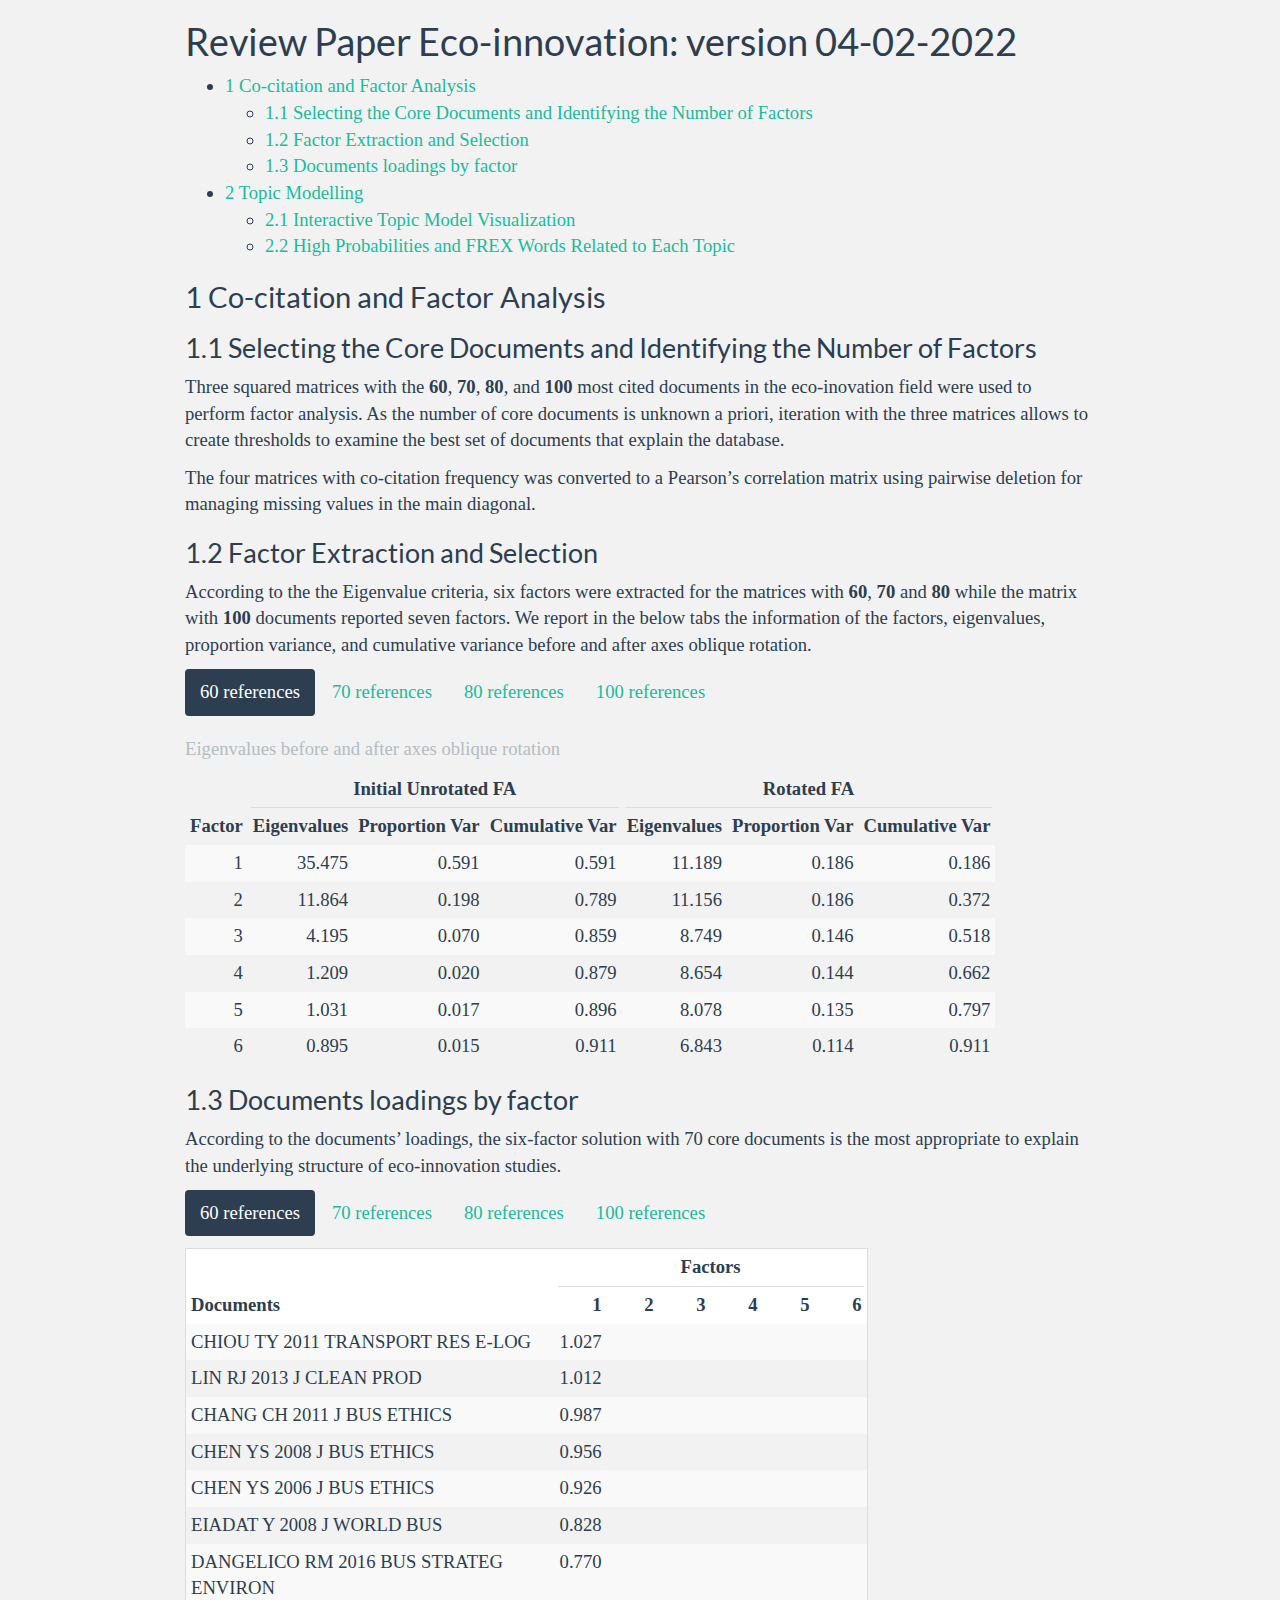
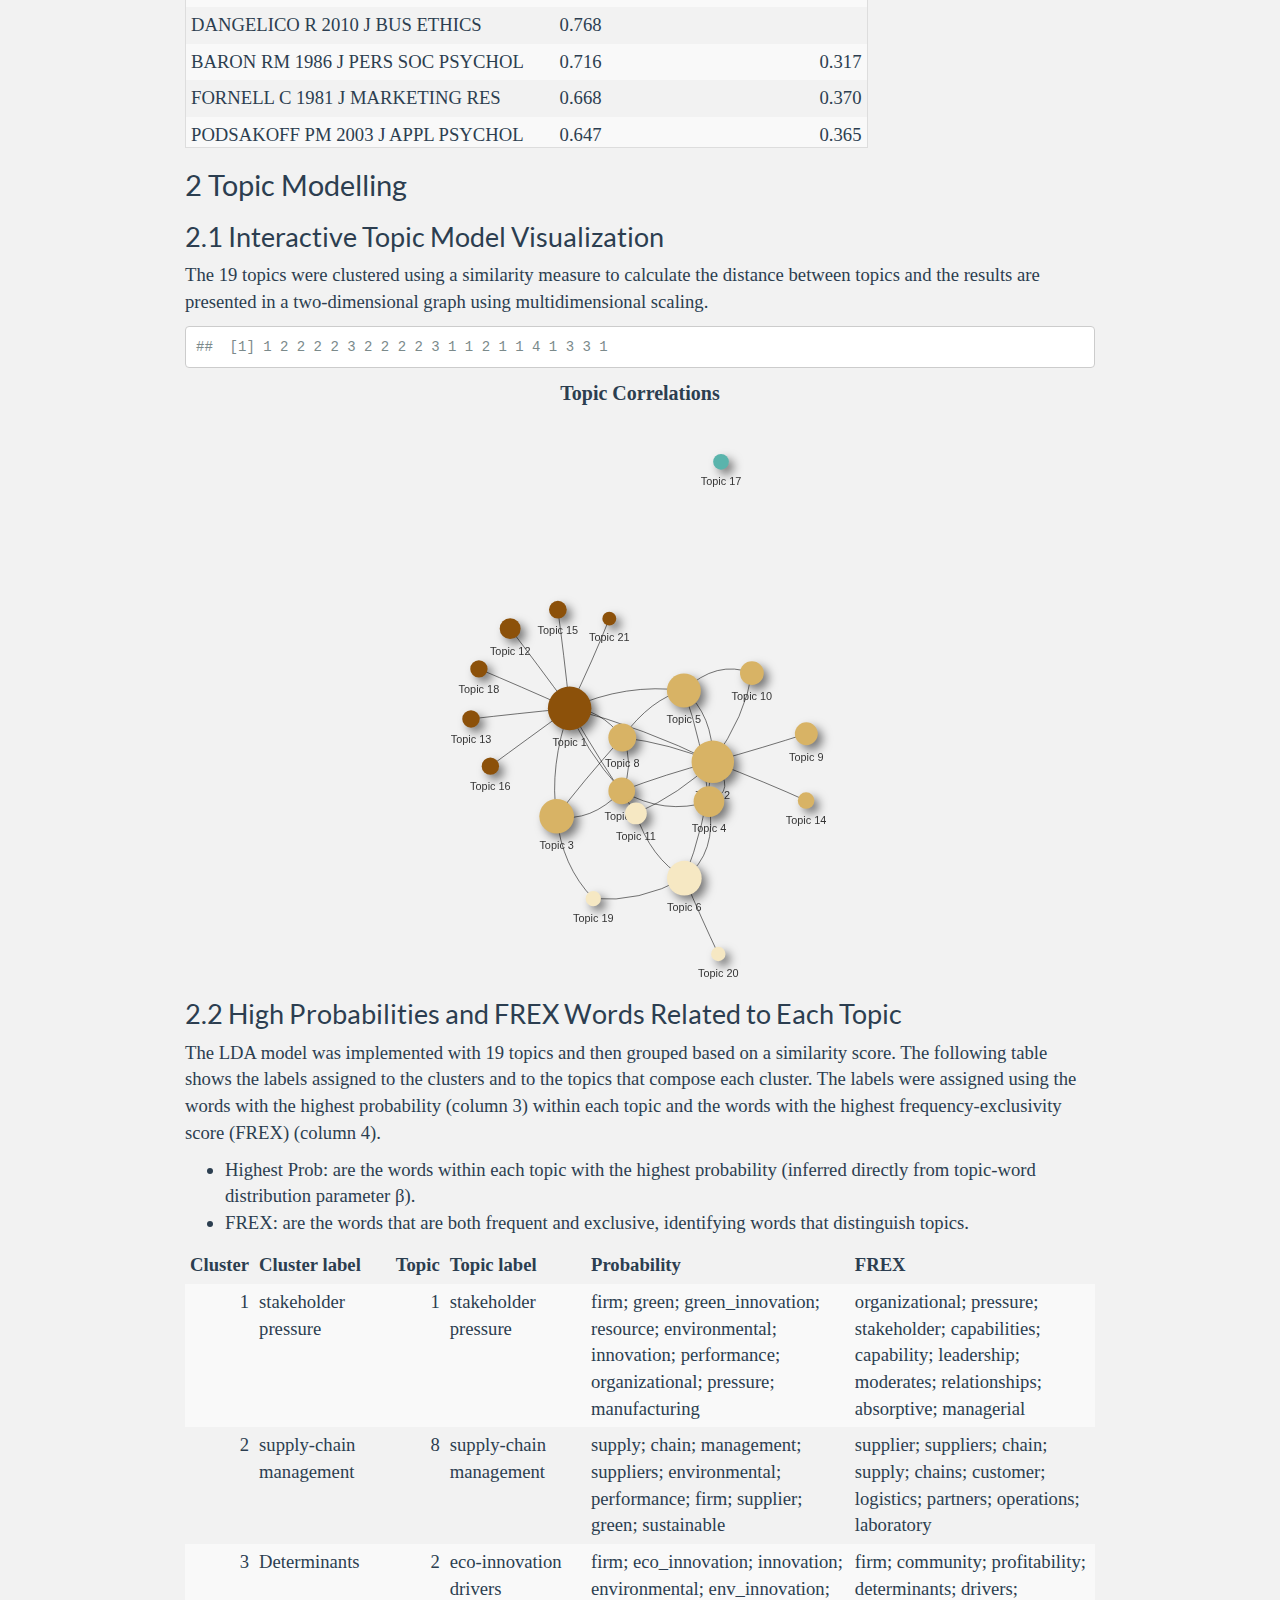
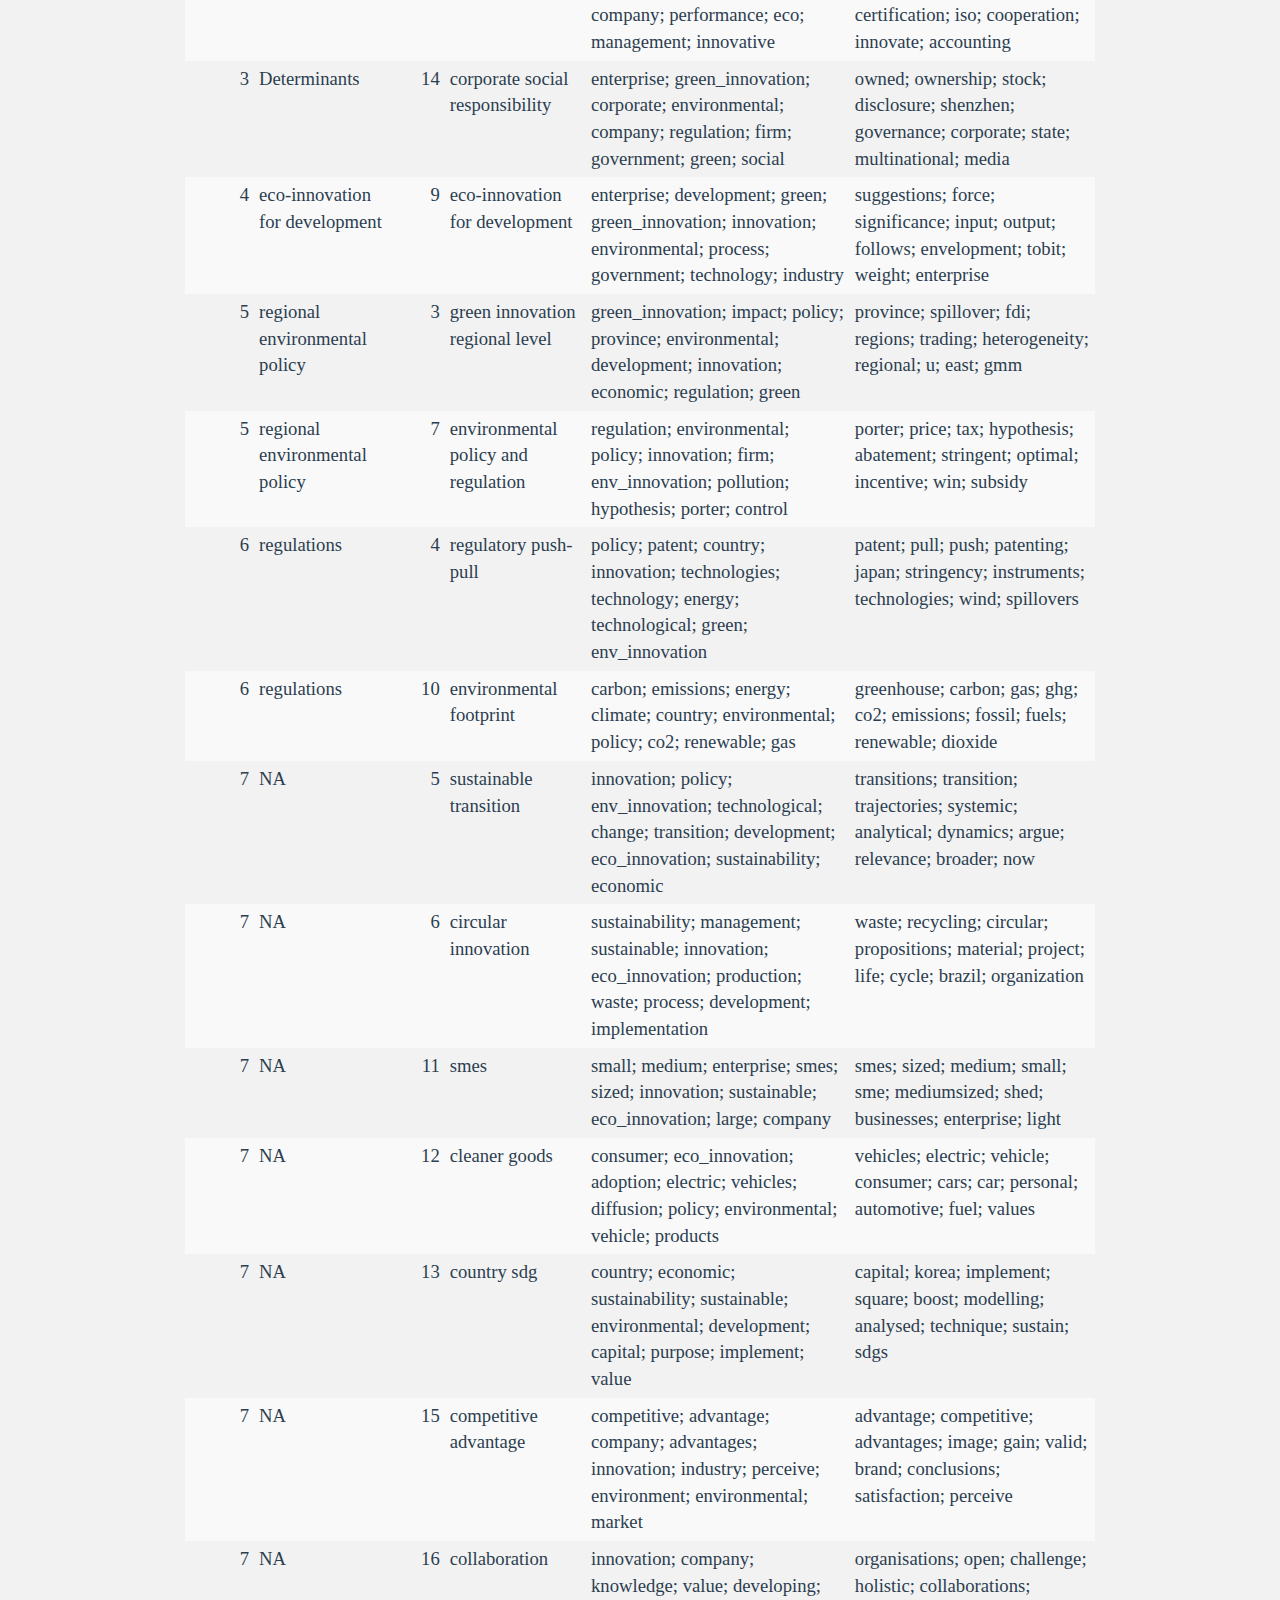
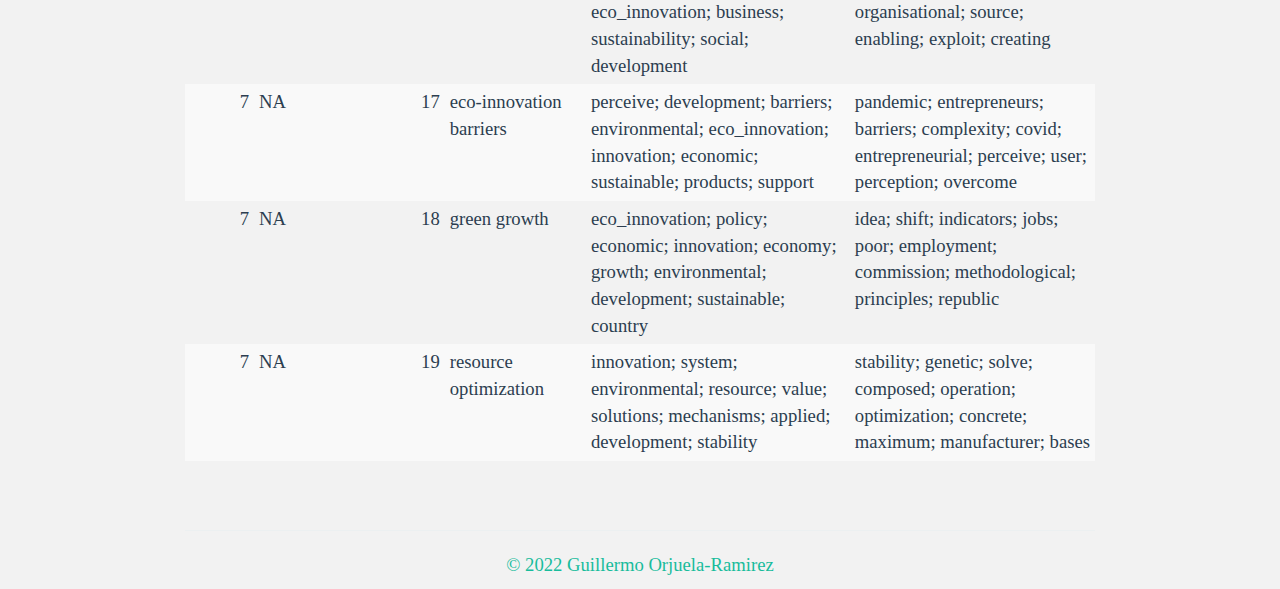
==== commit 11fc27a1: "Update 03032022" ====
--- a/docs/index.html
+++ b/docs/index.html
@@ -7079,8 +7079,9 @@
 <div id="interactive-topic-model-visualization" class="section level2" number="2.1">
 <h2 number="2.1"><span class="header-section-number">2.1</span> Interactive Topic Model Visualization</h2>
 <p>The 19 topics were clustered using a similarity measure to calculate the distance between topics and the results are presented in a two-dimensional graph using multidimensional scaling.</p>
-<div id="htmlwidget-3d1071f6d67e85d99ea6" style="width:100%;height:600px;" class="visNetwork html-widget"></div>
-<script type="application/json" data-for="htmlwidget-3d1071f6d67e85d99ea6">{"x":{"nodes":{"shape":["dot","dot","dot","dot","dot","dot","dot","dot","dot","dot","dot","dot","dot","dot","dot","dot","dot","dot","dot"],"shadow":[true,true,true,true,true,true,true,true,true,true,true,true,true,true,true,true,true,true,true],"title":["Topic 1","Topic 2","Topic 3","Topic 4","Topic 5","Topic 6","Topic 7","Topic 8","Topic 9","Topic 10","Topic 11","Topic 12","Topic 13","Topic 14","Topic 15","Topic 16","Topic 17","Topic 18","Topic 19"],"label":["Topic 1","Topic 2","Topic 3","Topic 4","Topic 5","Topic 6","Topic 7","Topic 8","Topic 9","Topic 10","Topic 11","Topic 12","Topic 13","Topic 14","Topic 15","Topic 16","Topic 17","Topic 18","Topic 19"],"size":[40,31.5581807417092,27.3867280074027,25.4680901844581,25.6088515047479,26.3221231396433,22.4804906161375,20.2621445782259,19.7974253281969,17.4693452499924,18.8645701035624,17.5654327740915,16.4833058001883,16.4229353313514,15.5034556385027,14.3331662286272,14.0347537887294,12.2656599796244,10.9492635260716],"borderWidth":[0,0,0,0,0,0,0,0,0,0,0,0,0,0,0,0,0,0,0],"group":[1,2,3,1,4,1,5,1,4,1,4,3,1,1,4,3,4,5,2],"color.border":["gray20","gray20","gray20","gray20","gray20","gray20","gray20","gray20","gray20","gray20","gray20","gray20","gray20","gray20","gray20","gray20","gray20","gray20","gray20"],"color.highlight.background":["orange","orange","orange","orange","orange","orange","orange","orange","orange","orange","orange","orange","orange","orange","orange","orange","orange","orange","orange"],"color.highlight.border":["darkred","darkred","darkred","darkred","darkred","darkred","darkred","darkred","darkred","darkred","darkred","darkred","darkred","darkred","darkred","darkred","darkred","darkred","darkred"],"id":[1,2,3,4,5,6,7,8,9,10,11,12,13,14,15,16,17,18,19]},"edges":{"from":[1,1,1,1,1,1,1,1,2,2,2,2,3,3,3,3,3,3,4,4,4,4,4,5,5,5,5,5,5,6,6,6,7,7],"to":[3,4,6,8,10,13,14,19,3,10,15,19,6,7,9,11,12,16,6,7,9,10,11,7,9,10,11,15,17,8,13,14,13,18]},"nodesToDataframe":true,"edgesToDataframe":true,"options":{"width":"100%","height":"100%","nodes":{"shape":"dot"},"manipulation":{"enabled":false},"groups":{"1":{"color":"#8c510a"},"2":{"color":"#d8b365"},"3":{"color":"#f6e8c3"},"4":{"color":"#5ab4ac"},"useDefaultGroups":true,"5":{"color":"#01665e"}},"layout":{"randomSeed":33}},"groups":["1","2","3","4","5"],"width":"100%","height":"600px","idselection":{"enabled":false},"byselection":{"enabled":false},"main":{"text":"Topic Correlations","style":"font-family:Georgia, Times New Roman, Times, serif;font-weight:bold;font-size:20px;text-align:center;"},"submain":null,"footer":null,"background":"rgba(0, 0, 0, 0)"},"evals":[],"jsHooks":[]}</script>
+<pre><code>##  [1] 1 2 2 2 2 3 2 2 2 2 3 1 1 2 1 1 4 1 3 3 1</code></pre>
+<div id="htmlwidget-2c3fe2ab842094cf0a09" style="width:100%;height:600px;" class="visNetwork html-widget"></div>
+<script type="application/json" data-for="htmlwidget-2c3fe2ab842094cf0a09">{"x":{"nodes":{"shape":["dot","dot","dot","dot","dot","dot","dot","dot","dot","dot","dot","dot","dot","dot","dot","dot","dot","dot","dot","dot","dot"],"shadow":[true,true,true,true,true,true,true,true,true,true,true,true,true,true,true,true,true,true,true,true,true],"title":["Topic 1","Topic 2","Topic 3","Topic 4","Topic 5","Topic 6","Topic 7","Topic 8","Topic 9","Topic 10","Topic 11","Topic 12","Topic 13","Topic 14","Topic 15","Topic 16","Topic 17","Topic 18","Topic 19","Topic 20","Topic 21"],"label":["Topic 1","Topic 2","Topic 3","Topic 4","Topic 5","Topic 6","Topic 7","Topic 8","Topic 9","Topic 10","Topic 11","Topic 12","Topic 13","Topic 14","Topic 15","Topic 16","Topic 17","Topic 18","Topic 19","Topic 20","Topic 21"],"size":[40,39.01695068462,31.8513384110542,28.1565470793945,31.2353703417439,31.8243571809744,24.5222751110689,25.635308397014,21.0084844110825,21.8643533278901,19.9959096510048,19.2289234402349,16.0489068134894,15.2247108511192,16.3216555847494,15.9239301353283,14.4594483799534,15.8872775208986,13.9871026506206,13.2507360594346,12.77219122315],"borderWidth":[0,0,0,0,0,0,0,0,0,0,0,0,0,0,0,0,0,0,0,0,0],"group":[1,2,2,2,2,3,2,2,2,2,3,1,1,2,1,1,4,1,3,3,1],"color.border":["gray20","gray20","gray20","gray20","gray20","gray20","gray20","gray20","gray20","gray20","gray20","gray20","gray20","gray20","gray20","gray20","gray20","gray20","gray20","gray20","gray20"],"color.highlight.background":["orange","orange","orange","orange","orange","orange","orange","orange","orange","orange","orange","orange","orange","orange","orange","orange","orange","orange","orange","orange","orange"],"color.highlight.border":["darkred","darkred","darkred","darkred","darkred","darkred","darkred","darkred","darkred","darkred","darkred","darkred","darkred","darkred","darkred","darkred","darkred","darkred","darkred","darkred","darkred"],"id":[1,2,3,4,5,6,7,8,9,10,11,12,13,14,15,16,17,18,19,20,21]},"edges":{"from":[1,1,1,1,1,1,1,1,1,1,1,1,2,2,2,2,2,2,2,2,2,3,3,3,4,4,4,5,5,6,6,6,7],"to":[2,3,5,7,8,11,12,13,15,16,18,21,4,5,6,7,8,9,10,11,14,7,8,19,5,6,7,8,10,11,19,20,8]},"nodesToDataframe":true,"edgesToDataframe":true,"options":{"width":"100%","height":"100%","nodes":{"shape":"dot","font":{"size":20}},"manipulation":{"enabled":false},"groups":{"1":{"color":"#8c510a"},"2":{"color":"#d8b365"},"3":{"color":"#f6e8c3"},"useDefaultGroups":true,"4":{"color":"#5ab4ac"}},"layout":{"randomSeed":33}},"groups":["1","2","3","4"],"width":"100%","height":"600px","idselection":{"enabled":false},"byselection":{"enabled":false},"main":{"text":"Topic Correlations","style":"font-family:Georgia, Times New Roman, Times, serif;font-weight:bold;font-size:20px;text-align:center;"},"submain":null,"footer":null,"background":"rgba(0, 0, 0, 0)"},"evals":[],"jsHooks":[]}</script>
 </div>
 <div id="high-probabilities-and-frex-words-related-to-each-topic" class="section level2" number="2.2">
 <h2 number="2.2"><span class="header-section-number">2.2</span> High Probabilities and FREX Words Related to Each Topic</h2>
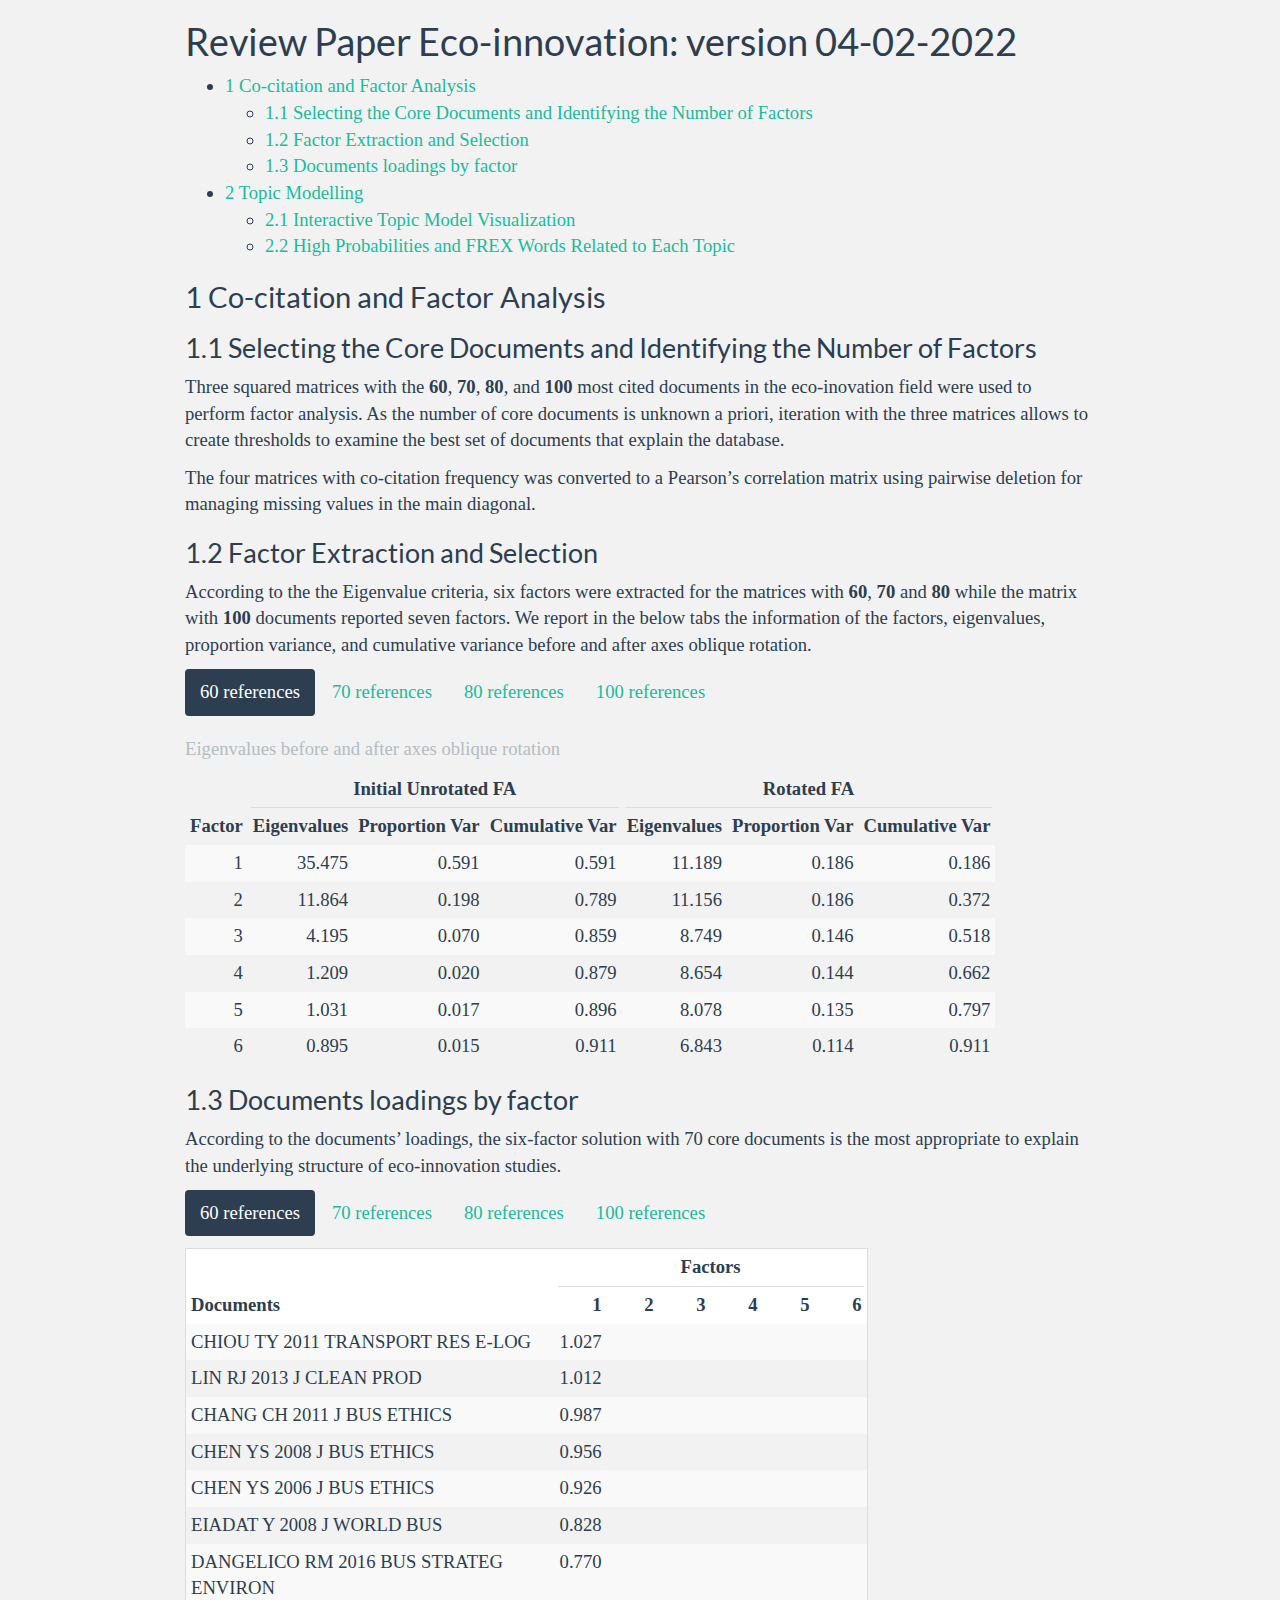
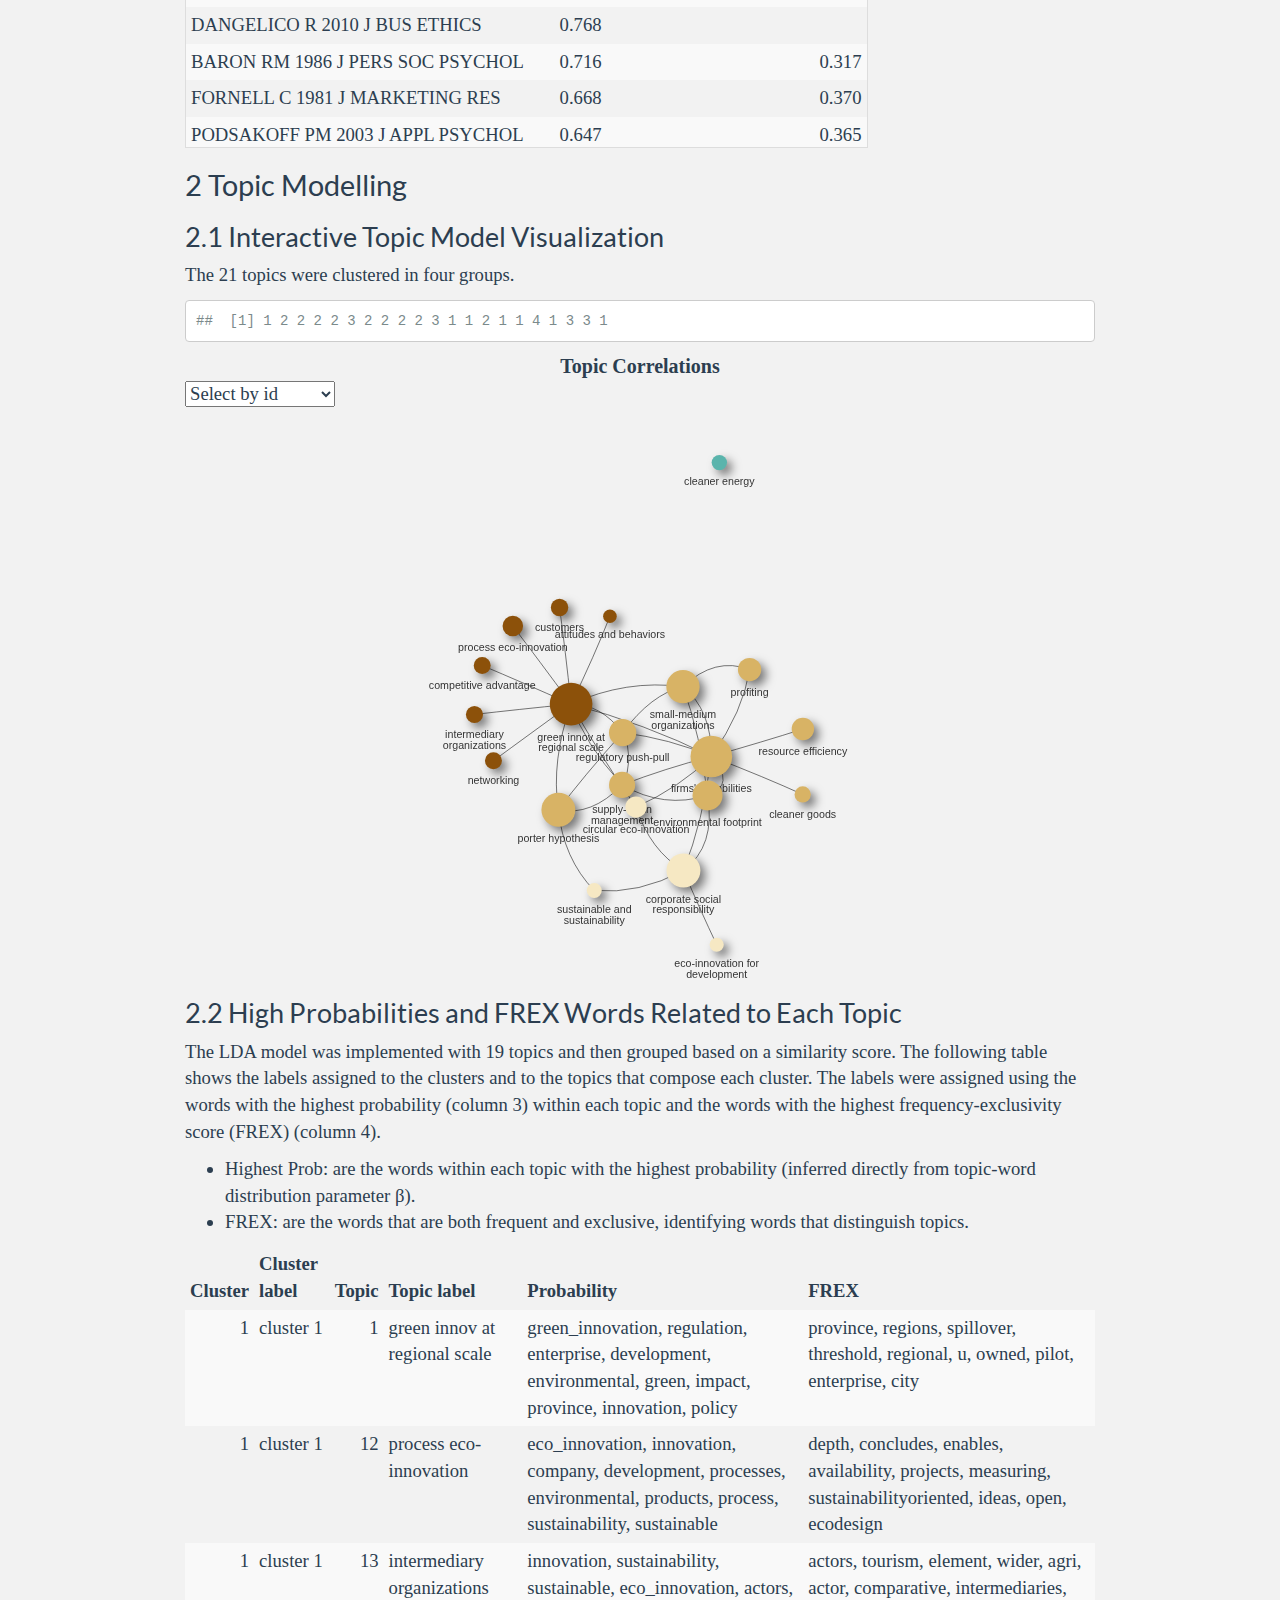
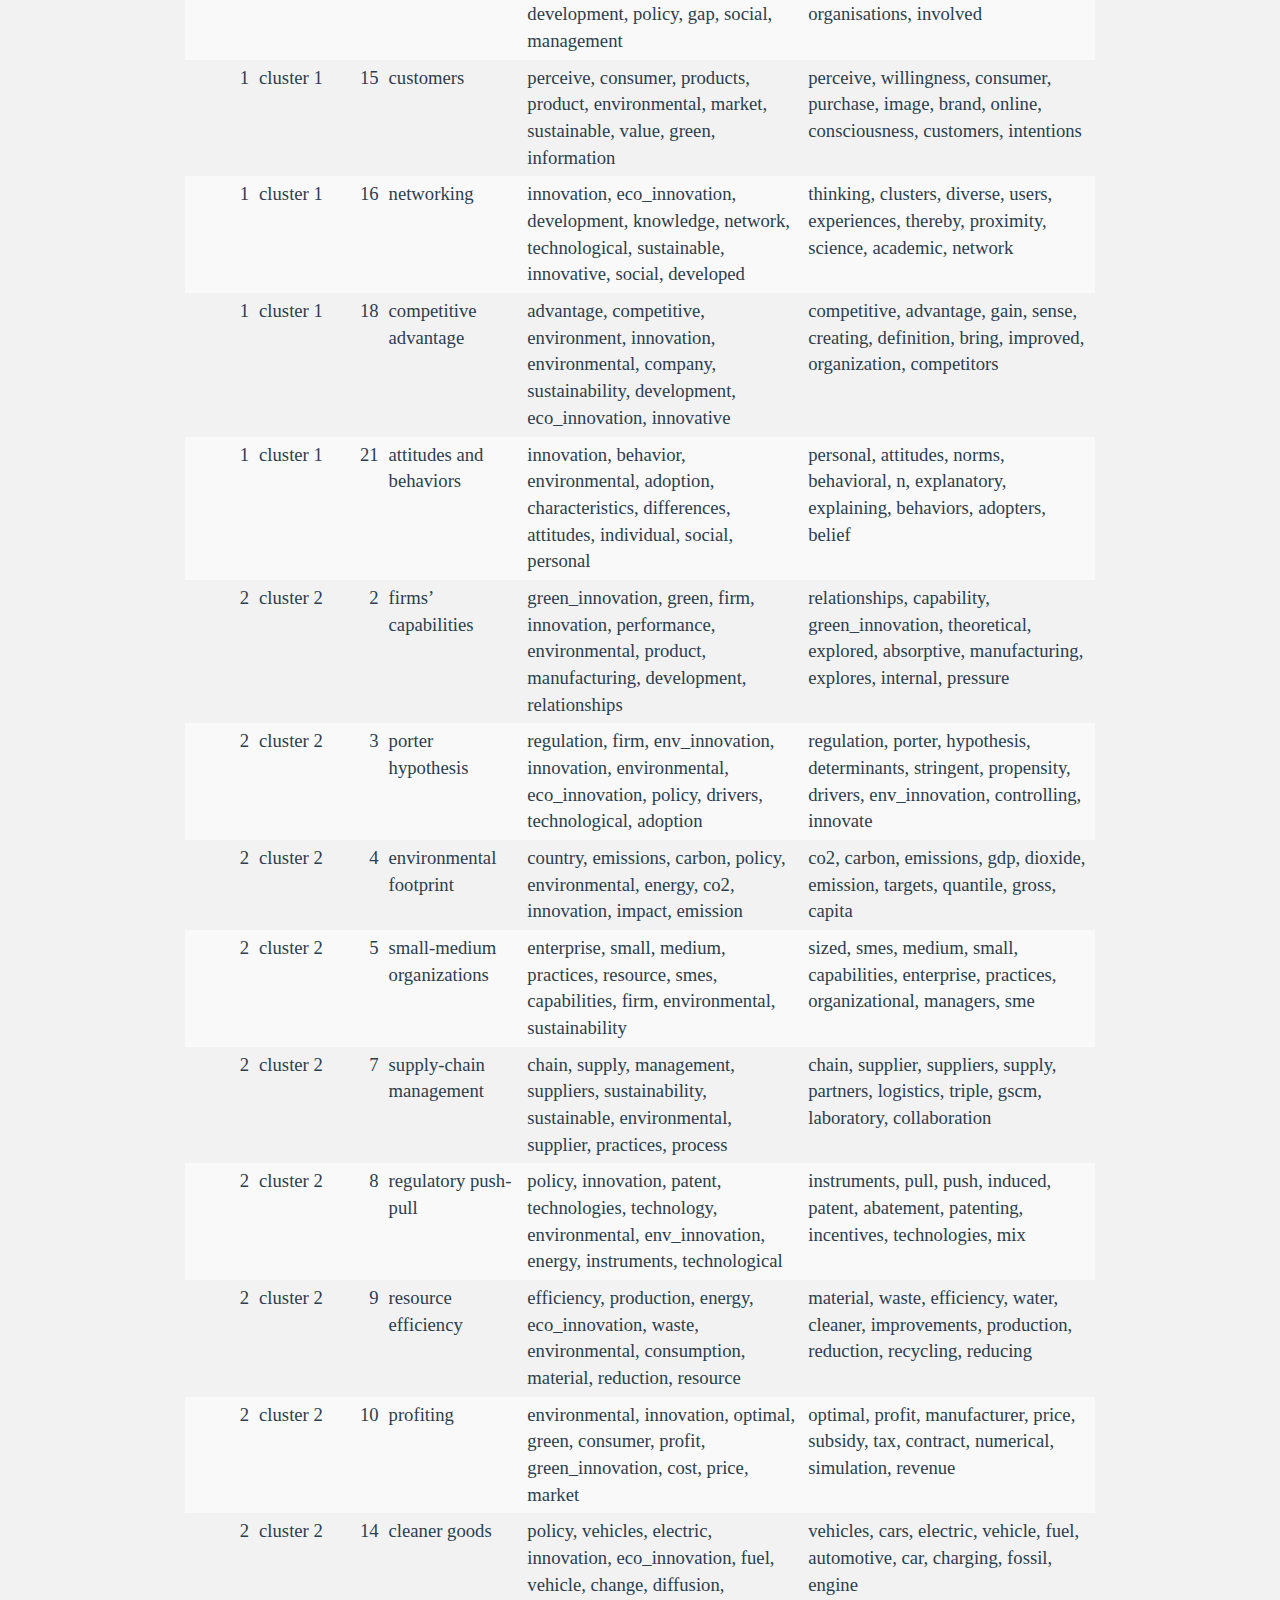
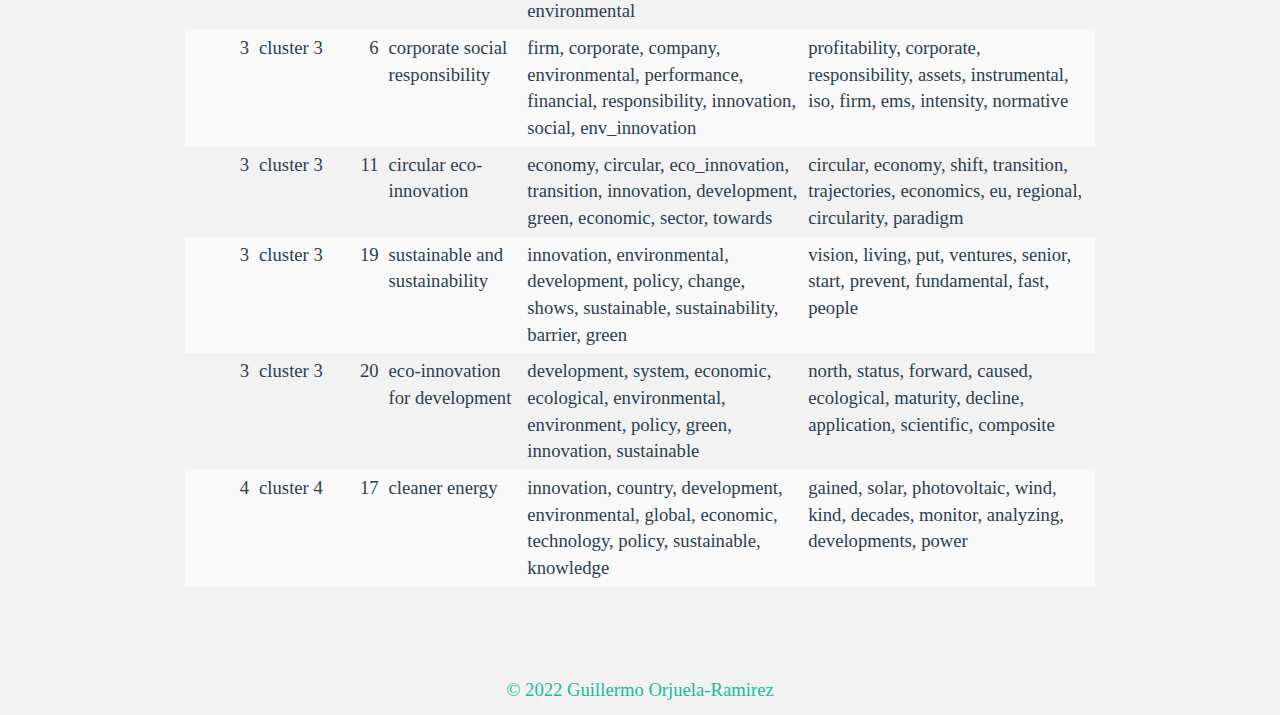
==== commit 9a17b001: "Update clustering" ====
--- a/docs/index.html
+++ b/docs/index.html
@@ -7078,10 +7078,10 @@
 <h1 number="2"><span class="header-section-number">2</span> Topic Modelling</h1>
 <div id="interactive-topic-model-visualization" class="section level2" number="2.1">
 <h2 number="2.1"><span class="header-section-number">2.1</span> Interactive Topic Model Visualization</h2>
-<p>The 19 topics were clustered using a similarity measure to calculate the distance between topics and the results are presented in a two-dimensional graph using multidimensional scaling.</p>
+<p>The 21 topics were clustered in four groups.</p>
 <pre><code>##  [1] 1 2 2 2 2 3 2 2 2 2 3 1 1 2 1 1 4 1 3 3 1</code></pre>
-<div id="htmlwidget-2c3fe2ab842094cf0a09" style="width:100%;height:600px;" class="visNetwork html-widget"></div>
-<script type="application/json" data-for="htmlwidget-2c3fe2ab842094cf0a09">{"x":{"nodes":{"shape":["dot","dot","dot","dot","dot","dot","dot","dot","dot","dot","dot","dot","dot","dot","dot","dot","dot","dot","dot","dot","dot"],"shadow":[true,true,true,true,true,true,true,true,true,true,true,true,true,true,true,true,true,true,true,true,true],"title":["Topic 1","Topic 2","Topic 3","Topic 4","Topic 5","Topic 6","Topic 7","Topic 8","Topic 9","Topic 10","Topic 11","Topic 12","Topic 13","Topic 14","Topic 15","Topic 16","Topic 17","Topic 18","Topic 19","Topic 20","Topic 21"],"label":["Topic 1","Topic 2","Topic 3","Topic 4","Topic 5","Topic 6","Topic 7","Topic 8","Topic 9","Topic 10","Topic 11","Topic 12","Topic 13","Topic 14","Topic 15","Topic 16","Topic 17","Topic 18","Topic 19","Topic 20","Topic 21"],"size":[40,39.01695068462,31.8513384110542,28.1565470793945,31.2353703417439,31.8243571809744,24.5222751110689,25.635308397014,21.0084844110825,21.8643533278901,19.9959096510048,19.2289234402349,16.0489068134894,15.2247108511192,16.3216555847494,15.9239301353283,14.4594483799534,15.8872775208986,13.9871026506206,13.2507360594346,12.77219122315],"borderWidth":[0,0,0,0,0,0,0,0,0,0,0,0,0,0,0,0,0,0,0,0,0],"group":[1,2,2,2,2,3,2,2,2,2,3,1,1,2,1,1,4,1,3,3,1],"color.border":["gray20","gray20","gray20","gray20","gray20","gray20","gray20","gray20","gray20","gray20","gray20","gray20","gray20","gray20","gray20","gray20","gray20","gray20","gray20","gray20","gray20"],"color.highlight.background":["orange","orange","orange","orange","orange","orange","orange","orange","orange","orange","orange","orange","orange","orange","orange","orange","orange","orange","orange","orange","orange"],"color.highlight.border":["darkred","darkred","darkred","darkred","darkred","darkred","darkred","darkred","darkred","darkred","darkred","darkred","darkred","darkred","darkred","darkred","darkred","darkred","darkred","darkred","darkred"],"id":[1,2,3,4,5,6,7,8,9,10,11,12,13,14,15,16,17,18,19,20,21]},"edges":{"from":[1,1,1,1,1,1,1,1,1,1,1,1,2,2,2,2,2,2,2,2,2,3,3,3,4,4,4,5,5,6,6,6,7],"to":[2,3,5,7,8,11,12,13,15,16,18,21,4,5,6,7,8,9,10,11,14,7,8,19,5,6,7,8,10,11,19,20,8]},"nodesToDataframe":true,"edgesToDataframe":true,"options":{"width":"100%","height":"100%","nodes":{"shape":"dot","font":{"size":20}},"manipulation":{"enabled":false},"groups":{"1":{"color":"#8c510a"},"2":{"color":"#d8b365"},"3":{"color":"#f6e8c3"},"useDefaultGroups":true,"4":{"color":"#5ab4ac"}},"layout":{"randomSeed":33}},"groups":["1","2","3","4"],"width":"100%","height":"600px","idselection":{"enabled":false},"byselection":{"enabled":false},"main":{"text":"Topic Correlations","style":"font-family:Georgia, Times New Roman, Times, serif;font-weight:bold;font-size:20px;text-align:center;"},"submain":null,"footer":null,"background":"rgba(0, 0, 0, 0)"},"evals":[],"jsHooks":[]}</script>
+<div id="htmlwidget-1bf59c974d868d46a135" style="width:100%;height:600px;" class="visNetwork html-widget"></div>
+<script type="application/json" data-for="htmlwidget-1bf59c974d868d46a135">{"x":{"nodes":{"shape":["dot","dot","dot","dot","dot","dot","dot","dot","dot","dot","dot","dot","dot","dot","dot","dot","dot","dot","dot","dot","dot"],"shadow":[true,true,true,true,true,true,true,true,true,true,true,true,true,true,true,true,true,true,true,true,true],"title":["Topic 1","Topic 2","Topic 3","Topic 4","Topic 5","Topic 6","Topic 7","Topic 8","Topic 9","Topic 10","Topic 11","Topic 12","Topic 13","Topic 14","Topic 15","Topic 16","Topic 17","Topic 18","Topic 19","Topic 20","Topic 21"],"size":[40,39.01695068462,31.8513384110542,28.1565470793945,31.2353703417439,31.8243571809744,24.5222751110689,25.635308397014,21.0084844110825,21.8643533278901,19.9959096510048,19.2289234402349,16.0489068134894,15.2247108511192,16.3216555847494,15.9239301353283,14.4594483799534,15.8872775208986,13.9871026506206,13.2507360594346,12.77219122315],"borderWidth":[0,0,0,0,0,0,0,0,0,0,0,0,0,0,0,0,0,0,0,0,0],"group":[1,2,2,2,2,3,2,2,2,2,3,1,1,2,1,1,4,1,3,3,1],"label":["green innov at\nregional scale","firms' capabilities","porter hypothesis","environmental footprint","small-medium\norganizations","corporate social\nresponsibility","supply-chain\nmanagement","regulatory push-pull","resource efficiency","profiting","circular eco-innovation","process eco-innovation","intermediary\norganizations","cleaner goods","customers","networking","cleaner energy","competitive advantage","sustainable and\nsustainability","eco-innovation for\ndevelopment","attitudes and behaviors"],"color.border":["gray20","gray20","gray20","gray20","gray20","gray20","gray20","gray20","gray20","gray20","gray20","gray20","gray20","gray20","gray20","gray20","gray20","gray20","gray20","gray20","gray20"],"color.highlight.background":["orange","orange","orange","orange","orange","orange","orange","orange","orange","orange","orange","orange","orange","orange","orange","orange","orange","orange","orange","orange","orange"],"color.highlight.border":["darkred","darkred","darkred","darkred","darkred","darkred","darkred","darkred","darkred","darkred","darkred","darkred","darkred","darkred","darkred","darkred","darkred","darkred","darkred","darkred","darkred"],"id":[1,2,3,4,5,6,7,8,9,10,11,12,13,14,15,16,17,18,19,20,21]},"edges":{"from":[1,1,1,1,1,1,1,1,1,1,1,1,2,2,2,2,2,2,2,2,2,3,3,3,4,4,4,5,5,6,6,6,7],"to":[2,3,5,7,8,11,12,13,15,16,18,21,4,5,6,7,8,9,10,11,14,7,8,19,5,6,7,8,10,11,19,20,8]},"nodesToDataframe":true,"edgesToDataframe":true,"options":{"width":"100%","height":"100%","nodes":{"shape":"dot","font":{"size":20}},"manipulation":{"enabled":false},"groups":{"1":{"color":"#8c510a"},"2":{"color":"#d8b365"},"3":{"color":"#f6e8c3"},"useDefaultGroups":true,"4":{"color":"#5ab4ac"}},"layout":{"randomSeed":33}},"groups":["1","2","3","4"],"width":"100%","height":"600px","idselection":{"enabled":true,"style":"width: 150px; height: 26px","useLabels":true,"main":"Select by id"},"byselection":{"enabled":false,"style":"width: 150px; height: 26px","multiple":false,"hideColor":"rgba(200,200,200,0.5)","highlight":false},"main":{"text":"Topic Correlations","style":"font-family:Georgia, Times New Roman, Times, serif;font-weight:bold;font-size:20px;text-align:center;"},"submain":null,"footer":null,"background":"rgba(0, 0, 0, 0)","highlight":{"enabled":true,"hoverNearest":false,"degree":1,"algorithm":"all","hideColor":"rgba(200,200,200,0.5)","labelOnly":true},"collapse":{"enabled":false,"fit":false,"resetHighlight":true,"clusterOptions":null,"keepCoord":true,"labelSuffix":"(cluster)"}},"evals":[],"jsHooks":[]}</script>
 </div>
 <div id="high-probabilities-and-frex-words-related-to-each-topic" class="section level2" number="2.2">
 <h2 number="2.2"><span class="header-section-number">2.2</span> High Probabilities and FREX Words Related to Each Topic</h2>
@@ -7119,19 +7119,139 @@
 1
 </td>
 <td style="text-align:left;">
-stakeholder pressure
+cluster 1
 </td>
 <td style="text-align:right;">
 1
 </td>
 <td style="text-align:left;">
-stakeholder pressure
-</td>
-<td style="text-align:left;">
-firm; green; green_innovation; resource; environmental; innovation; performance; organizational; pressure; manufacturing
-</td>
-<td style="text-align:left;">
-organizational; pressure; stakeholder; capabilities; capability; leadership; moderates; relationships; absorptive; managerial
+green innov at regional scale
+</td>
+<td style="text-align:left;">
+green_innovation, regulation, enterprise, development, environmental, green, impact, province, innovation, policy
+</td>
+<td style="text-align:left;">
+province, regions, spillover, threshold, regional, u, owned, pilot, enterprise, city
+</td>
+</tr>
+<tr>
+<td style="text-align:right;">
+1
+</td>
+<td style="text-align:left;">
+cluster 1
+</td>
+<td style="text-align:right;">
+12
+</td>
+<td style="text-align:left;">
+process eco-innovation
+</td>
+<td style="text-align:left;">
+eco_innovation, innovation, company, development, processes, environmental, products, process, sustainability, sustainable
+</td>
+<td style="text-align:left;">
+depth, concludes, enables, availability, projects, measuring, sustainabilityoriented, ideas, open, ecodesign
+</td>
+</tr>
+<tr>
+<td style="text-align:right;">
+1
+</td>
+<td style="text-align:left;">
+cluster 1
+</td>
+<td style="text-align:right;">
+13
+</td>
+<td style="text-align:left;">
+intermediary organizations
+</td>
+<td style="text-align:left;">
+innovation, sustainability, sustainable, eco_innovation, actors, development, policy, gap, social, management
+</td>
+<td style="text-align:left;">
+actors, tourism, element, wider, agri, actor, comparative, intermediaries, organisations, involved
+</td>
+</tr>
+<tr>
+<td style="text-align:right;">
+1
+</td>
+<td style="text-align:left;">
+cluster 1
+</td>
+<td style="text-align:right;">
+15
+</td>
+<td style="text-align:left;">
+customers
+</td>
+<td style="text-align:left;">
+perceive, consumer, products, product, environmental, market, sustainable, value, green, information
+</td>
+<td style="text-align:left;">
+perceive, willingness, consumer, purchase, image, brand, online, consciousness, customers, intentions
+</td>
+</tr>
+<tr>
+<td style="text-align:right;">
+1
+</td>
+<td style="text-align:left;">
+cluster 1
+</td>
+<td style="text-align:right;">
+16
+</td>
+<td style="text-align:left;">
+networking
+</td>
+<td style="text-align:left;">
+innovation, eco_innovation, development, knowledge, network, technological, sustainable, innovative, social, developed
+</td>
+<td style="text-align:left;">
+thinking, clusters, diverse, users, experiences, thereby, proximity, science, academic, network
+</td>
+</tr>
+<tr>
+<td style="text-align:right;">
+1
+</td>
+<td style="text-align:left;">
+cluster 1
+</td>
+<td style="text-align:right;">
+18
+</td>
+<td style="text-align:left;">
+competitive advantage
+</td>
+<td style="text-align:left;">
+advantage, competitive, environment, innovation, environmental, company, sustainability, development, eco_innovation, innovative
+</td>
+<td style="text-align:left;">
+competitive, advantage, gain, sense, creating, definition, bring, improved, organization, competitors
+</td>
+</tr>
+<tr>
+<td style="text-align:right;">
+1
+</td>
+<td style="text-align:left;">
+cluster 1
+</td>
+<td style="text-align:right;">
+21
+</td>
+<td style="text-align:left;">
+attitudes and behaviors
+</td>
+<td style="text-align:left;">
+innovation, behavior, environmental, adoption, characteristics, differences, attitudes, individual, social, personal
+</td>
+<td style="text-align:left;">
+personal, attitudes, norms, behavioral, n, explanatory, explaining, behaviors, adopters, belief
 </td>
 </tr>
 <tr>
@@ -7139,19 +7259,179 @@
 2
 </td>
 <td style="text-align:left;">
+cluster 2
+</td>
+<td style="text-align:right;">
+2
+</td>
+<td style="text-align:left;">
+firms’ capabilities
+</td>
+<td style="text-align:left;">
+green_innovation, green, firm, innovation, performance, environmental, product, manufacturing, development, relationships
+</td>
+<td style="text-align:left;">
+relationships, capability, green_innovation, theoretical, explored, absorptive, manufacturing, explores, internal, pressure
+</td>
+</tr>
+<tr>
+<td style="text-align:right;">
+2
+</td>
+<td style="text-align:left;">
+cluster 2
+</td>
+<td style="text-align:right;">
+3
+</td>
+<td style="text-align:left;">
+porter hypothesis
+</td>
+<td style="text-align:left;">
+regulation, firm, env_innovation, innovation, environmental, eco_innovation, policy, drivers, technological, adoption
+</td>
+<td style="text-align:left;">
+regulation, porter, hypothesis, determinants, stringent, propensity, drivers, env_innovation, controlling, innovate
+</td>
+</tr>
+<tr>
+<td style="text-align:right;">
+2
+</td>
+<td style="text-align:left;">
+cluster 2
+</td>
+<td style="text-align:right;">
+4
+</td>
+<td style="text-align:left;">
+environmental footprint
+</td>
+<td style="text-align:left;">
+country, emissions, carbon, policy, environmental, energy, co2, innovation, impact, emission
+</td>
+<td style="text-align:left;">
+co2, carbon, emissions, gdp, dioxide, emission, targets, quantile, gross, capita
+</td>
+</tr>
+<tr>
+<td style="text-align:right;">
+2
+</td>
+<td style="text-align:left;">
+cluster 2
+</td>
+<td style="text-align:right;">
+5
+</td>
+<td style="text-align:left;">
+small-medium organizations
+</td>
+<td style="text-align:left;">
+enterprise, small, medium, practices, resource, smes, capabilities, firm, environmental, sustainability
+</td>
+<td style="text-align:left;">
+sized, smes, medium, small, capabilities, enterprise, practices, organizational, managers, sme
+</td>
+</tr>
+<tr>
+<td style="text-align:right;">
+2
+</td>
+<td style="text-align:left;">
+cluster 2
+</td>
+<td style="text-align:right;">
+7
+</td>
+<td style="text-align:left;">
 supply-chain management
 </td>
+<td style="text-align:left;">
+chain, supply, management, suppliers, sustainability, sustainable, environmental, supplier, practices, process
+</td>
+<td style="text-align:left;">
+chain, supplier, suppliers, supply, partners, logistics, triple, gscm, laboratory, collaboration
+</td>
+</tr>
+<tr>
+<td style="text-align:right;">
+2
+</td>
+<td style="text-align:left;">
+cluster 2
+</td>
 <td style="text-align:right;">
 8
 </td>
 <td style="text-align:left;">
-supply-chain management
-</td>
-<td style="text-align:left;">
-supply; chain; management; suppliers; environmental; performance; firm; supplier; green; sustainable
-</td>
-<td style="text-align:left;">
-supplier; suppliers; chain; supply; chains; customer; logistics; partners; operations; laboratory
+regulatory push-pull
+</td>
+<td style="text-align:left;">
+policy, innovation, patent, technologies, technology, environmental, env_innovation, energy, instruments, technological
+</td>
+<td style="text-align:left;">
+instruments, pull, push, induced, patent, abatement, patenting, incentives, technologies, mix
+</td>
+</tr>
+<tr>
+<td style="text-align:right;">
+2
+</td>
+<td style="text-align:left;">
+cluster 2
+</td>
+<td style="text-align:right;">
+9
+</td>
+<td style="text-align:left;">
+resource efficiency
+</td>
+<td style="text-align:left;">
+efficiency, production, energy, eco_innovation, waste, environmental, consumption, material, reduction, resource
+</td>
+<td style="text-align:left;">
+material, waste, efficiency, water, cleaner, improvements, production, reduction, recycling, reducing
+</td>
+</tr>
+<tr>
+<td style="text-align:right;">
+2
+</td>
+<td style="text-align:left;">
+cluster 2
+</td>
+<td style="text-align:right;">
+10
+</td>
+<td style="text-align:left;">
+profiting
+</td>
+<td style="text-align:left;">
+environmental, innovation, optimal, green, consumer, profit, green_innovation, cost, price, market
+</td>
+<td style="text-align:left;">
+optimal, profit, manufacturer, price, subsidy, tax, contract, numerical, simulation, revenue
+</td>
+</tr>
+<tr>
+<td style="text-align:right;">
+2
+</td>
+<td style="text-align:left;">
+cluster 2
+</td>
+<td style="text-align:right;">
+14
+</td>
+<td style="text-align:left;">
+cleaner goods
+</td>
+<td style="text-align:left;">
+policy, vehicles, electric, innovation, eco_innovation, fuel, vehicle, change, diffusion, environmental
+</td>
+<td style="text-align:left;">
+vehicles, cars, electric, vehicle, fuel, automotive, car, charging, fossil, engine
 </td>
 </tr>
 <tr>
@@ -7159,19 +7439,19 @@
 3
 </td>
 <td style="text-align:left;">
-Determinants
-</td>
-<td style="text-align:right;">
-2
-</td>
-<td style="text-align:left;">
-eco-innovation drivers
-</td>
-<td style="text-align:left;">
-firm; eco_innovation; innovation; environmental; env_innovation; company; performance; eco; management; innovative
-</td>
-<td style="text-align:left;">
-firm; community; profitability; determinants; drivers; certification; iso; cooperation; innovate; accounting
+cluster 3
+</td>
+<td style="text-align:right;">
+6
+</td>
+<td style="text-align:left;">
+corporate social responsibility
+</td>
+<td style="text-align:left;">
+firm, corporate, company, environmental, performance, financial, responsibility, innovation, social, env_innovation
+</td>
+<td style="text-align:left;">
+profitability, corporate, responsibility, assets, instrumental, iso, firm, ems, intensity, normative
 </td>
 </tr>
 <tr>
@@ -7179,19 +7459,59 @@
 3
 </td>
 <td style="text-align:left;">
-Determinants
-</td>
-<td style="text-align:right;">
-14
-</td>
-<td style="text-align:left;">
-corporate social responsibility
-</td>
-<td style="text-align:left;">
-enterprise; green_innovation; corporate; environmental; company; regulation; firm; government; green; social
-</td>
-<td style="text-align:left;">
-owned; ownership; stock; disclosure; shenzhen; governance; corporate; state; multinational; media
+cluster 3
+</td>
+<td style="text-align:right;">
+11
+</td>
+<td style="text-align:left;">
+circular eco-innovation
+</td>
+<td style="text-align:left;">
+economy, circular, eco_innovation, transition, innovation, development, green, economic, sector, towards
+</td>
+<td style="text-align:left;">
+circular, economy, shift, transition, trajectories, economics, eu, regional, circularity, paradigm
+</td>
+</tr>
+<tr>
+<td style="text-align:right;">
+3
+</td>
+<td style="text-align:left;">
+cluster 3
+</td>
+<td style="text-align:right;">
+19
+</td>
+<td style="text-align:left;">
+sustainable and sustainability
+</td>
+<td style="text-align:left;">
+innovation, environmental, development, policy, change, shows, sustainable, sustainability, barrier, green
+</td>
+<td style="text-align:left;">
+vision, living, put, ventures, senior, start, prevent, fundamental, fast, people
+</td>
+</tr>
+<tr>
+<td style="text-align:right;">
+3
+</td>
+<td style="text-align:left;">
+cluster 3
+</td>
+<td style="text-align:right;">
+20
+</td>
+<td style="text-align:left;">
+eco-innovation for development
+</td>
+<td style="text-align:left;">
+development, system, economic, ecological, environmental, environment, policy, green, innovation, sustainable
+</td>
+<td style="text-align:left;">
+north, status, forward, caused, ecological, maturity, decline, application, scientific, composite
 </td>
 </tr>
 <tr>
@@ -7199,299 +7519,19 @@
 4
 </td>
 <td style="text-align:left;">
-eco-innovation for development
-</td>
-<td style="text-align:right;">
-9
-</td>
-<td style="text-align:left;">
-eco-innovation for development
-</td>
-<td style="text-align:left;">
-enterprise; development; green; green_innovation; innovation; environmental; process; government; technology; industry
-</td>
-<td style="text-align:left;">
-suggestions; force; significance; input; output; follows; envelopment; tobit; weight; enterprise
-</td>
-</tr>
-<tr>
-<td style="text-align:right;">
-5
-</td>
-<td style="text-align:left;">
-regional environmental policy
-</td>
-<td style="text-align:right;">
-3
-</td>
-<td style="text-align:left;">
-green innovation regional level
-</td>
-<td style="text-align:left;">
-green_innovation; impact; policy; province; environmental; development; innovation; economic; regulation; green
-</td>
-<td style="text-align:left;">
-province; spillover; fdi; regions; trading; heterogeneity; regional; u; east; gmm
-</td>
-</tr>
-<tr>
-<td style="text-align:right;">
-5
-</td>
-<td style="text-align:left;">
-regional environmental policy
-</td>
-<td style="text-align:right;">
-7
-</td>
-<td style="text-align:left;">
-environmental policy and regulation
-</td>
-<td style="text-align:left;">
-regulation; environmental; policy; innovation; firm; env_innovation; pollution; hypothesis; porter; control
-</td>
-<td style="text-align:left;">
-porter; price; tax; hypothesis; abatement; stringent; optimal; incentive; win; subsidy
-</td>
-</tr>
-<tr>
-<td style="text-align:right;">
-6
-</td>
-<td style="text-align:left;">
-regulations
-</td>
-<td style="text-align:right;">
-4
-</td>
-<td style="text-align:left;">
-regulatory push-pull
-</td>
-<td style="text-align:left;">
-policy; patent; country; innovation; technologies; technology; energy; technological; green; env_innovation
-</td>
-<td style="text-align:left;">
-patent; pull; push; patenting; japan; stringency; instruments; technologies; wind; spillovers
-</td>
-</tr>
-<tr>
-<td style="text-align:right;">
-6
-</td>
-<td style="text-align:left;">
-regulations
-</td>
-<td style="text-align:right;">
-10
-</td>
-<td style="text-align:left;">
-environmental footprint
-</td>
-<td style="text-align:left;">
-carbon; emissions; energy; climate; country; environmental; policy; co2; renewable; gas
-</td>
-<td style="text-align:left;">
-greenhouse; carbon; gas; ghg; co2; emissions; fossil; fuels; renewable; dioxide
-</td>
-</tr>
-<tr>
-<td style="text-align:right;">
-7
-</td>
-<td style="text-align:left;">
-NA
-</td>
-<td style="text-align:right;">
-5
-</td>
-<td style="text-align:left;">
-sustainable transition
-</td>
-<td style="text-align:left;">
-innovation; policy; env_innovation; technological; change; transition; development; eco_innovation; sustainability; economic
-</td>
-<td style="text-align:left;">
-transitions; transition; trajectories; systemic; analytical; dynamics; argue; relevance; broader; now
-</td>
-</tr>
-<tr>
-<td style="text-align:right;">
-7
-</td>
-<td style="text-align:left;">
-NA
-</td>
-<td style="text-align:right;">
-6
-</td>
-<td style="text-align:left;">
-circular innovation
-</td>
-<td style="text-align:left;">
-sustainability; management; sustainable; innovation; eco_innovation; production; waste; process; development; implementation
-</td>
-<td style="text-align:left;">
-waste; recycling; circular; propositions; material; project; life; cycle; brazil; organization
-</td>
-</tr>
-<tr>
-<td style="text-align:right;">
-7
-</td>
-<td style="text-align:left;">
-NA
-</td>
-<td style="text-align:right;">
-11
-</td>
-<td style="text-align:left;">
-smes
-</td>
-<td style="text-align:left;">
-small; medium; enterprise; smes; sized; innovation; sustainable; eco_innovation; large; company
-</td>
-<td style="text-align:left;">
-smes; sized; medium; small; sme; mediumsized; shed; businesses; enterprise; light
-</td>
-</tr>
-<tr>
-<td style="text-align:right;">
-7
-</td>
-<td style="text-align:left;">
-NA
-</td>
-<td style="text-align:right;">
-12
-</td>
-<td style="text-align:left;">
-cleaner goods
-</td>
-<td style="text-align:left;">
-consumer; eco_innovation; adoption; electric; vehicles; diffusion; policy; environmental; vehicle; products
-</td>
-<td style="text-align:left;">
-vehicles; electric; vehicle; consumer; cars; car; personal; automotive; fuel; values
-</td>
-</tr>
-<tr>
-<td style="text-align:right;">
-7
-</td>
-<td style="text-align:left;">
-NA
-</td>
-<td style="text-align:right;">
-13
-</td>
-<td style="text-align:left;">
-country sdg
-</td>
-<td style="text-align:left;">
-country; economic; sustainability; sustainable; environmental; development; capital; purpose; implement; value
-</td>
-<td style="text-align:left;">
-capital; korea; implement; square; boost; modelling; analysed; technique; sustain; sdgs
-</td>
-</tr>
-<tr>
-<td style="text-align:right;">
-7
-</td>
-<td style="text-align:left;">
-NA
-</td>
-<td style="text-align:right;">
-15
-</td>
-<td style="text-align:left;">
-competitive advantage
-</td>
-<td style="text-align:left;">
-competitive; advantage; company; advantages; innovation; industry; perceive; environment; environmental; market
-</td>
-<td style="text-align:left;">
-advantage; competitive; advantages; image; gain; valid; brand; conclusions; satisfaction; perceive
-</td>
-</tr>
-<tr>
-<td style="text-align:right;">
-7
-</td>
-<td style="text-align:left;">
-NA
-</td>
-<td style="text-align:right;">
-16
-</td>
-<td style="text-align:left;">
-collaboration
-</td>
-<td style="text-align:left;">
-innovation; company; knowledge; value; developing; eco_innovation; business; sustainability; social; development
-</td>
-<td style="text-align:left;">
-organisations; open; challenge; holistic; collaborations; organisational; source; enabling; exploit; creating
-</td>
-</tr>
-<tr>
-<td style="text-align:right;">
-7
-</td>
-<td style="text-align:left;">
-NA
+cluster 4
 </td>
 <td style="text-align:right;">
 17
 </td>
 <td style="text-align:left;">
-eco-innovation barriers
-</td>
-<td style="text-align:left;">
-perceive; development; barriers; environmental; eco_innovation; innovation; economic; sustainable; products; support
-</td>
-<td style="text-align:left;">
-pandemic; entrepreneurs; barriers; complexity; covid; entrepreneurial; perceive; user; perception; overcome
-</td>
-</tr>
-<tr>
-<td style="text-align:right;">
-7
-</td>
-<td style="text-align:left;">
-NA
-</td>
-<td style="text-align:right;">
-18
-</td>
-<td style="text-align:left;">
-green growth
-</td>
-<td style="text-align:left;">
-eco_innovation; policy; economic; innovation; economy; growth; environmental; development; sustainable; country
-</td>
-<td style="text-align:left;">
-idea; shift; indicators; jobs; poor; employment; commission; methodological; principles; republic
-</td>
-</tr>
-<tr>
-<td style="text-align:right;">
-7
-</td>
-<td style="text-align:left;">
-NA
-</td>
-<td style="text-align:right;">
-19
-</td>
-<td style="text-align:left;">
-resource optimization
-</td>
-<td style="text-align:left;">
-innovation; system; environmental; resource; value; solutions; mechanisms; applied; development; stability
-</td>
-<td style="text-align:left;">
-stability; genetic; solve; composed; operation; optimization; concrete; maximum; manufacturer; bases
+cleaner energy
+</td>
+<td style="text-align:left;">
+innovation, country, development, environmental, global, economic, technology, policy, sustainable, knowledge
+</td>
+<td style="text-align:left;">
+gained, solar, photovoltaic, wind, kind, decades, monitor, analyzing, developments, power
 </td>
 </tr>
 </tbody>
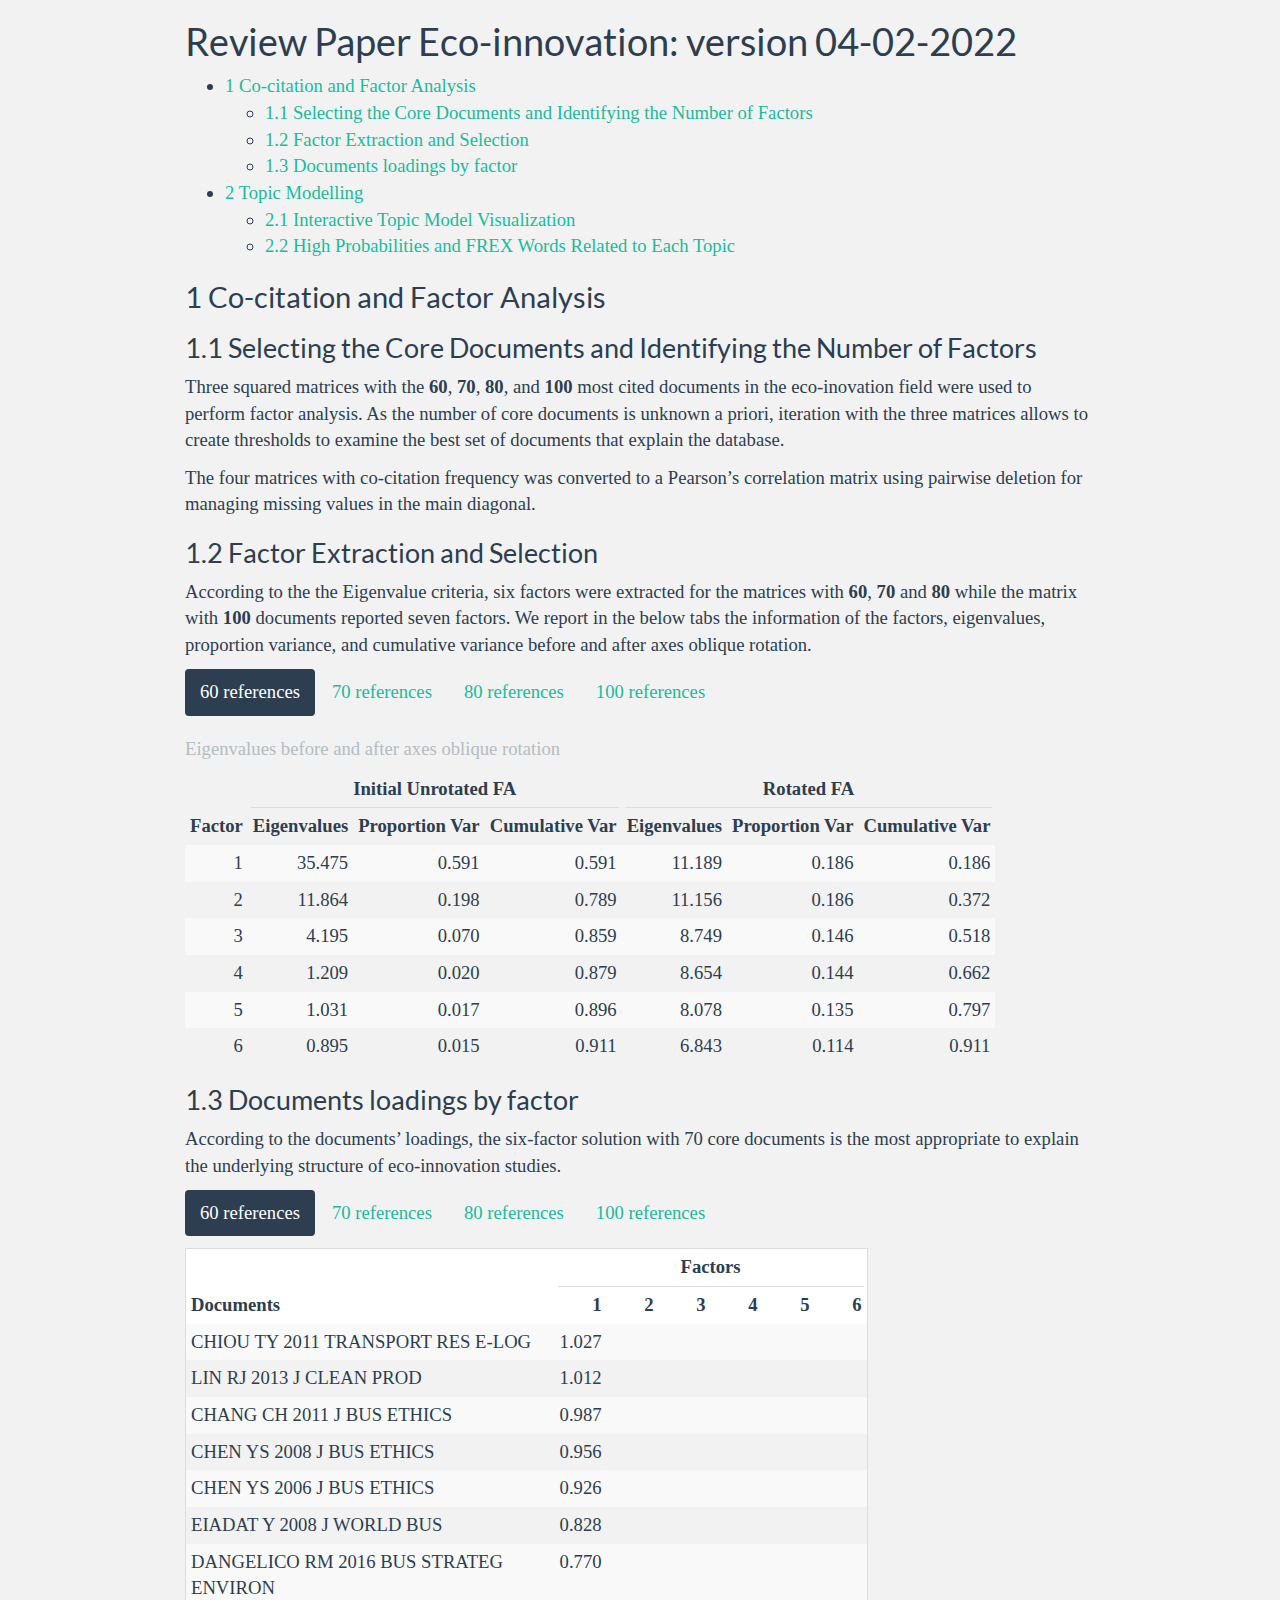
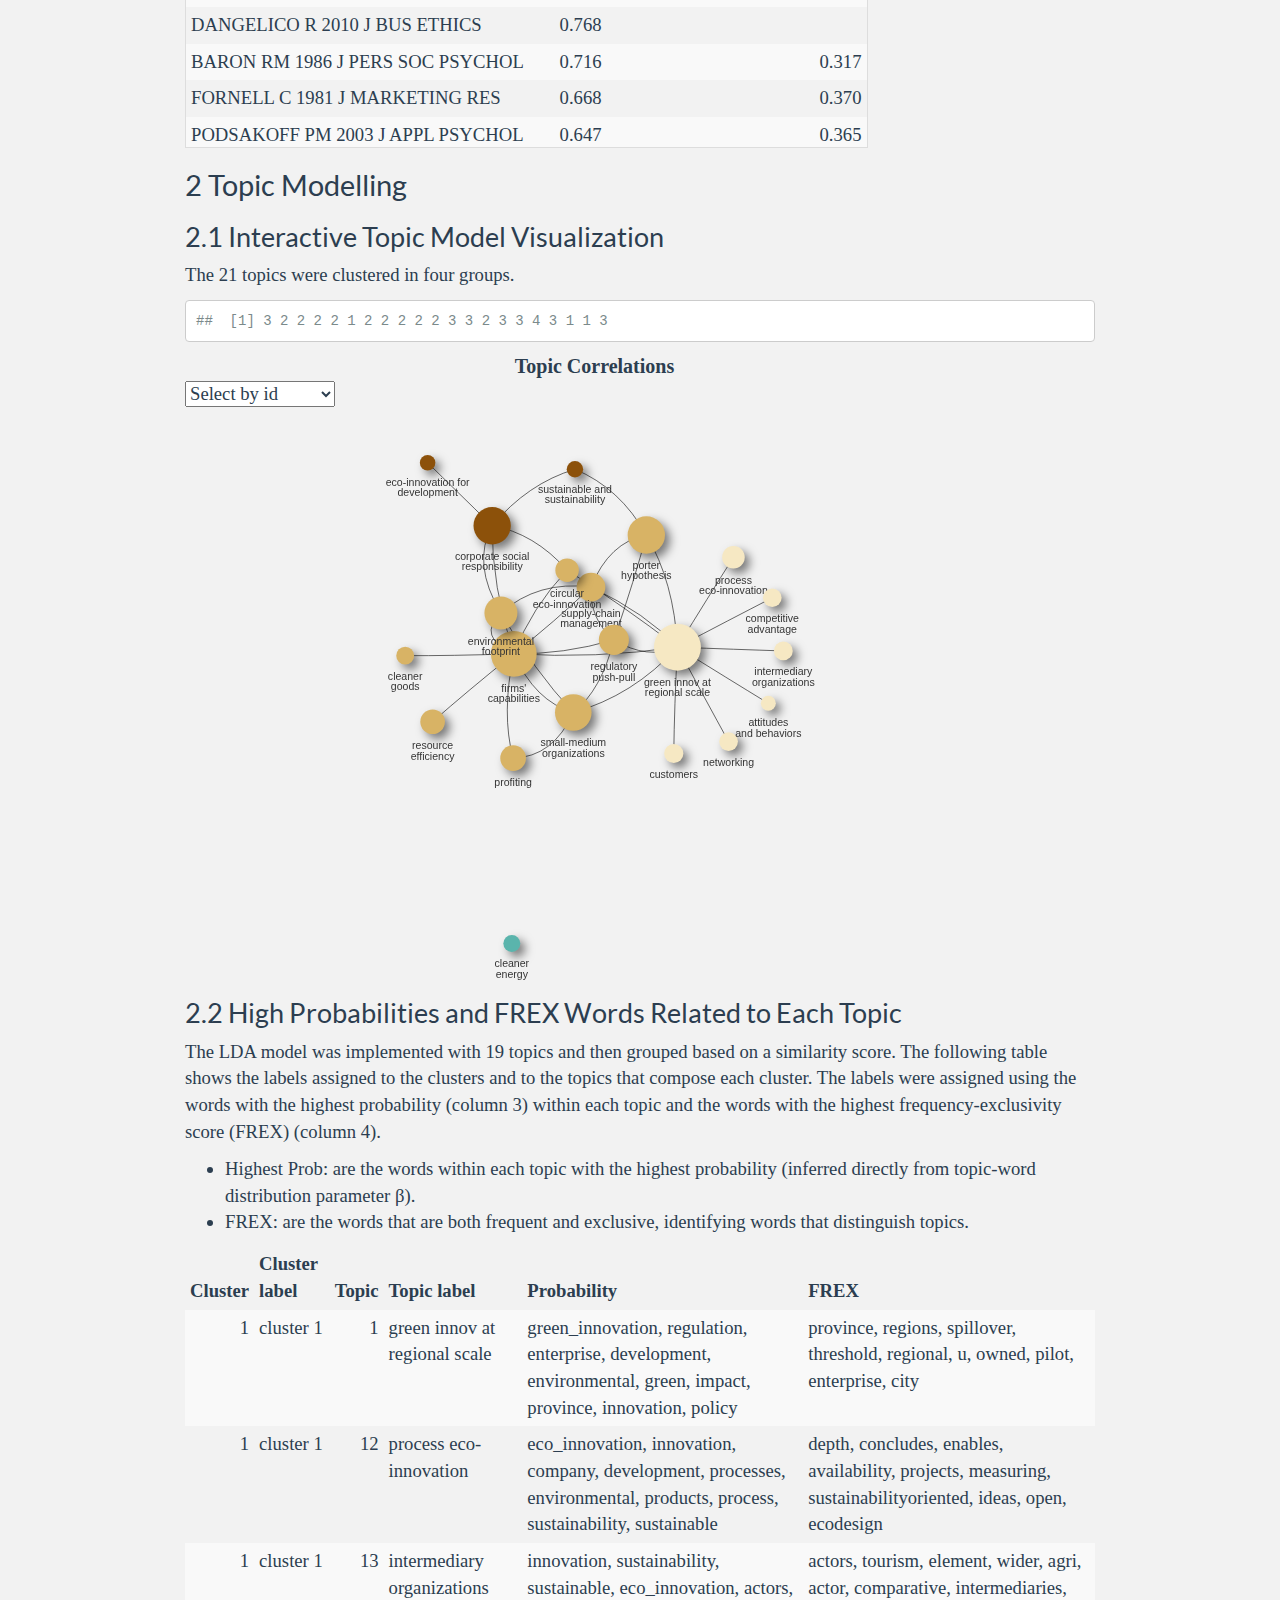
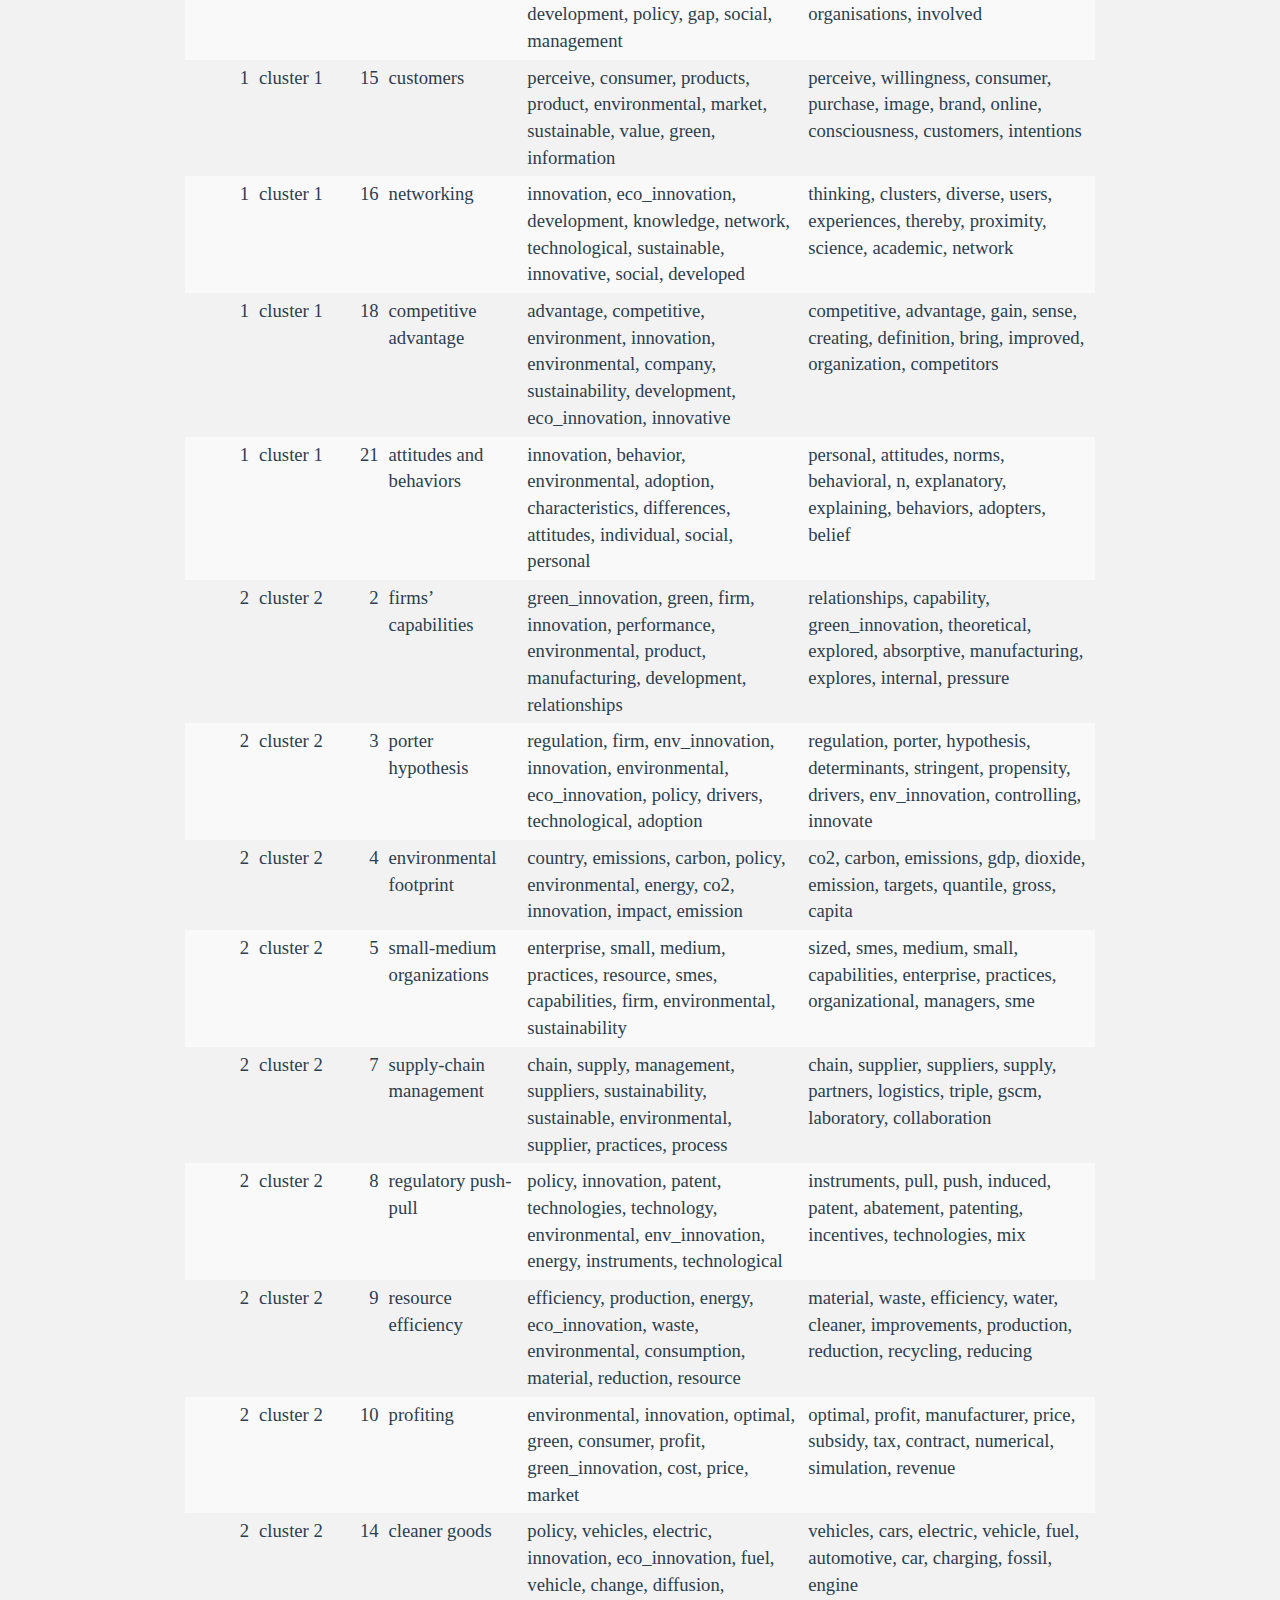
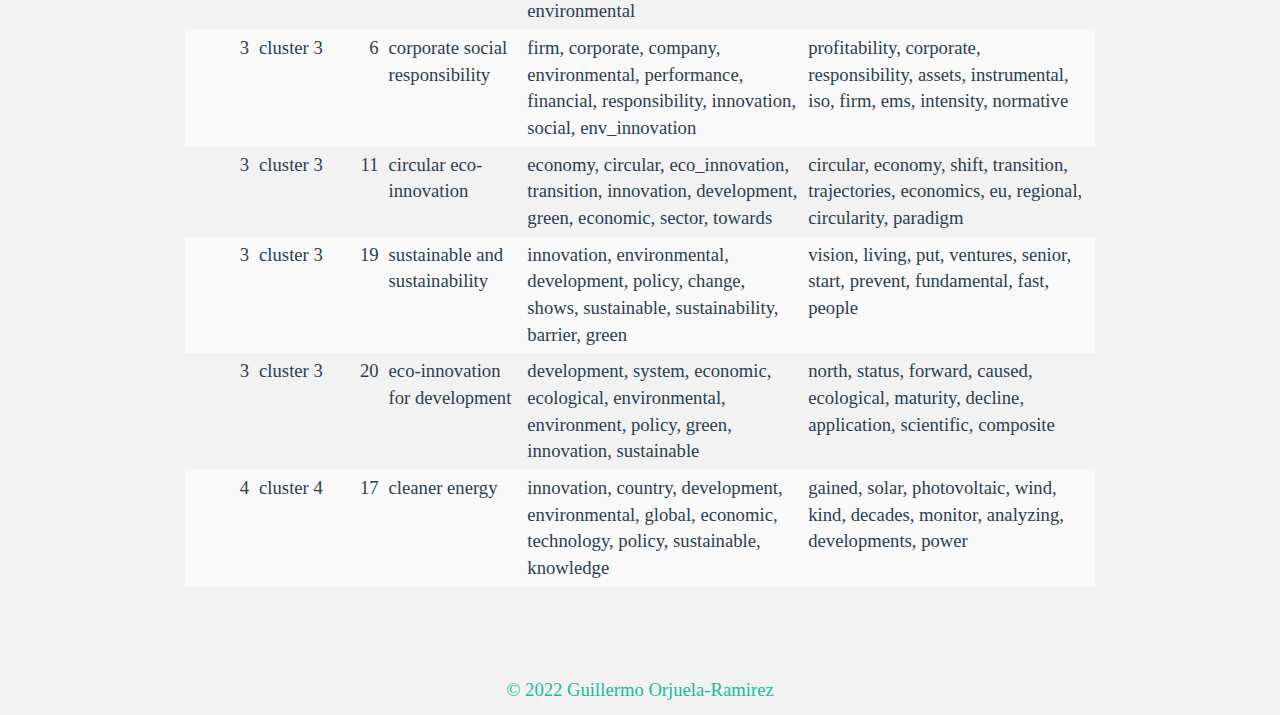
==== commit 9a2924d3: "network_walktrap_07032022" ====
--- a/docs/index.html
+++ b/docs/index.html
@@ -7079,9 +7079,9 @@
 <div id="interactive-topic-model-visualization" class="section level2" number="2.1">
 <h2 number="2.1"><span class="header-section-number">2.1</span> Interactive Topic Model Visualization</h2>
 <p>The 21 topics were clustered in four groups.</p>
-<pre><code>##  [1] 1 2 2 2 2 3 2 2 2 2 3 1 1 2 1 1 4 1 3 3 1</code></pre>
-<div id="htmlwidget-1bf59c974d868d46a135" style="width:100%;height:600px;" class="visNetwork html-widget"></div>
-<script type="application/json" data-for="htmlwidget-1bf59c974d868d46a135">{"x":{"nodes":{"shape":["dot","dot","dot","dot","dot","dot","dot","dot","dot","dot","dot","dot","dot","dot","dot","dot","dot","dot","dot","dot","dot"],"shadow":[true,true,true,true,true,true,true,true,true,true,true,true,true,true,true,true,true,true,true,true,true],"title":["Topic 1","Topic 2","Topic 3","Topic 4","Topic 5","Topic 6","Topic 7","Topic 8","Topic 9","Topic 10","Topic 11","Topic 12","Topic 13","Topic 14","Topic 15","Topic 16","Topic 17","Topic 18","Topic 19","Topic 20","Topic 21"],"size":[40,39.01695068462,31.8513384110542,28.1565470793945,31.2353703417439,31.8243571809744,24.5222751110689,25.635308397014,21.0084844110825,21.8643533278901,19.9959096510048,19.2289234402349,16.0489068134894,15.2247108511192,16.3216555847494,15.9239301353283,14.4594483799534,15.8872775208986,13.9871026506206,13.2507360594346,12.77219122315],"borderWidth":[0,0,0,0,0,0,0,0,0,0,0,0,0,0,0,0,0,0,0,0,0],"group":[1,2,2,2,2,3,2,2,2,2,3,1,1,2,1,1,4,1,3,3,1],"label":["green innov at\nregional scale","firms' capabilities","porter hypothesis","environmental footprint","small-medium\norganizations","corporate social\nresponsibility","supply-chain\nmanagement","regulatory push-pull","resource efficiency","profiting","circular eco-innovation","process eco-innovation","intermediary\norganizations","cleaner goods","customers","networking","cleaner energy","competitive advantage","sustainable and\nsustainability","eco-innovation for\ndevelopment","attitudes and behaviors"],"color.border":["gray20","gray20","gray20","gray20","gray20","gray20","gray20","gray20","gray20","gray20","gray20","gray20","gray20","gray20","gray20","gray20","gray20","gray20","gray20","gray20","gray20"],"color.highlight.background":["orange","orange","orange","orange","orange","orange","orange","orange","orange","orange","orange","orange","orange","orange","orange","orange","orange","orange","orange","orange","orange"],"color.highlight.border":["darkred","darkred","darkred","darkred","darkred","darkred","darkred","darkred","darkred","darkred","darkred","darkred","darkred","darkred","darkred","darkred","darkred","darkred","darkred","darkred","darkred"],"id":[1,2,3,4,5,6,7,8,9,10,11,12,13,14,15,16,17,18,19,20,21]},"edges":{"from":[1,1,1,1,1,1,1,1,1,1,1,1,2,2,2,2,2,2,2,2,2,3,3,3,4,4,4,5,5,6,6,6,7],"to":[2,3,5,7,8,11,12,13,15,16,18,21,4,5,6,7,8,9,10,11,14,7,8,19,5,6,7,8,10,11,19,20,8]},"nodesToDataframe":true,"edgesToDataframe":true,"options":{"width":"100%","height":"100%","nodes":{"shape":"dot","font":{"size":20}},"manipulation":{"enabled":false},"groups":{"1":{"color":"#8c510a"},"2":{"color":"#d8b365"},"3":{"color":"#f6e8c3"},"useDefaultGroups":true,"4":{"color":"#5ab4ac"}},"layout":{"randomSeed":33}},"groups":["1","2","3","4"],"width":"100%","height":"600px","idselection":{"enabled":true,"style":"width: 150px; height: 26px","useLabels":true,"main":"Select by id"},"byselection":{"enabled":false,"style":"width: 150px; height: 26px","multiple":false,"hideColor":"rgba(200,200,200,0.5)","highlight":false},"main":{"text":"Topic Correlations","style":"font-family:Georgia, Times New Roman, Times, serif;font-weight:bold;font-size:20px;text-align:center;"},"submain":null,"footer":null,"background":"rgba(0, 0, 0, 0)","highlight":{"enabled":true,"hoverNearest":false,"degree":1,"algorithm":"all","hideColor":"rgba(200,200,200,0.5)","labelOnly":true},"collapse":{"enabled":false,"fit":false,"resetHighlight":true,"clusterOptions":null,"keepCoord":true,"labelSuffix":"(cluster)"}},"evals":[],"jsHooks":[]}</script>
+<pre><code>##  [1] 3 2 2 2 2 1 2 2 2 2 2 3 3 2 3 3 4 3 1 1 3</code></pre>
+<div id="htmlwidget-c5883da698ae82861aca" style="width:90%;height:600px;" class="visNetwork html-widget"></div>
+<script type="application/json" data-for="htmlwidget-c5883da698ae82861aca">{"x":{"nodes":{"shape":["dot","dot","dot","dot","dot","dot","dot","dot","dot","dot","dot","dot","dot","dot","dot","dot","dot","dot","dot","dot","dot"],"shadow":[true,true,true,true,true,true,true,true,true,true,true,true,true,true,true,true,true,true,true,true,true],"title":["Topic 1","Topic 2","Topic 3","Topic 4","Topic 5","Topic 6","Topic 7","Topic 8","Topic 9","Topic 10","Topic 11","Topic 12","Topic 13","Topic 14","Topic 15","Topic 16","Topic 17","Topic 18","Topic 19","Topic 20","Topic 21"],"size":[40,39.01695068462,31.8513384110542,28.1565470793945,31.2353703417439,31.8243571809744,24.5222751110689,25.635308397014,21.0084844110825,21.8643533278901,19.9959096510048,19.2289234402349,16.0489068134894,15.2247108511192,16.3216555847494,15.9239301353283,14.4594483799534,15.8872775208986,13.9871026506206,13.2507360594346,12.77219122315],"borderWidth":[0,0,0,0,0,0,0,0,0,0,0,0,0,0,0,0,0,0,0,0,0],"group":[3,2,2,2,2,1,2,2,2,2,2,3,3,2,3,3,4,3,1,1,3],"label":["green innov at\nregional scale","firms'\ncapabilities","porter\nhypothesis","environmental\nfootprint","small-medium\norganizations","corporate social\nresponsibility","supply-chain\nmanagement","regulatory\npush-pull","resource\nefficiency","profiting","circular\neco-innovation","process\neco-innovation","intermediary\norganizations","cleaner\ngoods","customers","networking","cleaner\nenergy","competitive\nadvantage","sustainable and\nsustainability","eco-innovation for\ndevelopment","attitudes\nand behaviors"],"color.border":["gray20","gray20","gray20","gray20","gray20","gray20","gray20","gray20","gray20","gray20","gray20","gray20","gray20","gray20","gray20","gray20","gray20","gray20","gray20","gray20","gray20"],"color.highlight.background":["orange","orange","orange","orange","orange","orange","orange","orange","orange","orange","orange","orange","orange","orange","orange","orange","orange","orange","orange","orange","orange"],"color.highlight.border":["darkred","darkred","darkred","darkred","darkred","darkred","darkred","darkred","darkred","darkred","darkred","darkred","darkred","darkred","darkred","darkred","darkred","darkred","darkred","darkred","darkred"],"id":[1,2,3,4,5,6,7,8,9,10,11,12,13,14,15,16,17,18,19,20,21]},"edges":{"from":[1,1,1,1,1,1,1,1,1,1,1,1,2,2,2,2,2,2,2,2,2,3,3,3,4,4,4,5,5,6,6,6,7],"to":[2,3,5,7,8,11,12,13,15,16,18,21,4,5,6,7,8,9,10,11,14,7,8,19,5,6,7,8,10,11,19,20,8]},"nodesToDataframe":true,"edgesToDataframe":true,"options":{"width":"100%","height":"100%","nodes":{"shape":"dot","font":{"size":18}},"manipulation":{"enabled":false},"groups":{"1":{"color":"#8c510a"},"2":{"color":"#d8b365"},"3":{"color":"#f6e8c3"},"useDefaultGroups":true,"4":{"color":"#5ab4ac"}},"layout":{"randomSeed":15},"physics":{"stabilization":true,"repulsion":{"centralGravity":0.5}}},"groups":["3","2","1","4"],"width":"90%","height":"600px","idselection":{"enabled":true,"style":"width: 150px; height: 26px","useLabels":true,"main":"Select by id"},"byselection":{"enabled":false,"style":"width: 150px; height: 26px","multiple":false,"hideColor":"rgba(200,200,200,0.5)","highlight":false},"main":{"text":"Topic Correlations","style":"font-family:Georgia, Times New Roman, Times, serif;font-weight:bold;font-size:20px;text-align:center;"},"submain":null,"footer":null,"background":"rgba(0, 0, 0, 0)","highlight":{"enabled":true,"hoverNearest":false,"degree":1,"algorithm":"all","hideColor":"rgba(200,200,200,0.5)","labelOnly":true},"collapse":{"enabled":false,"fit":false,"resetHighlight":true,"clusterOptions":null,"keepCoord":true,"labelSuffix":"(cluster)"}},"evals":[],"jsHooks":[]}</script>
 </div>
 <div id="high-probabilities-and-frex-words-related-to-each-topic" class="section level2" number="2.2">
 <h2 number="2.2"><span class="header-section-number">2.2</span> High Probabilities and FREX Words Related to Each Topic</h2>
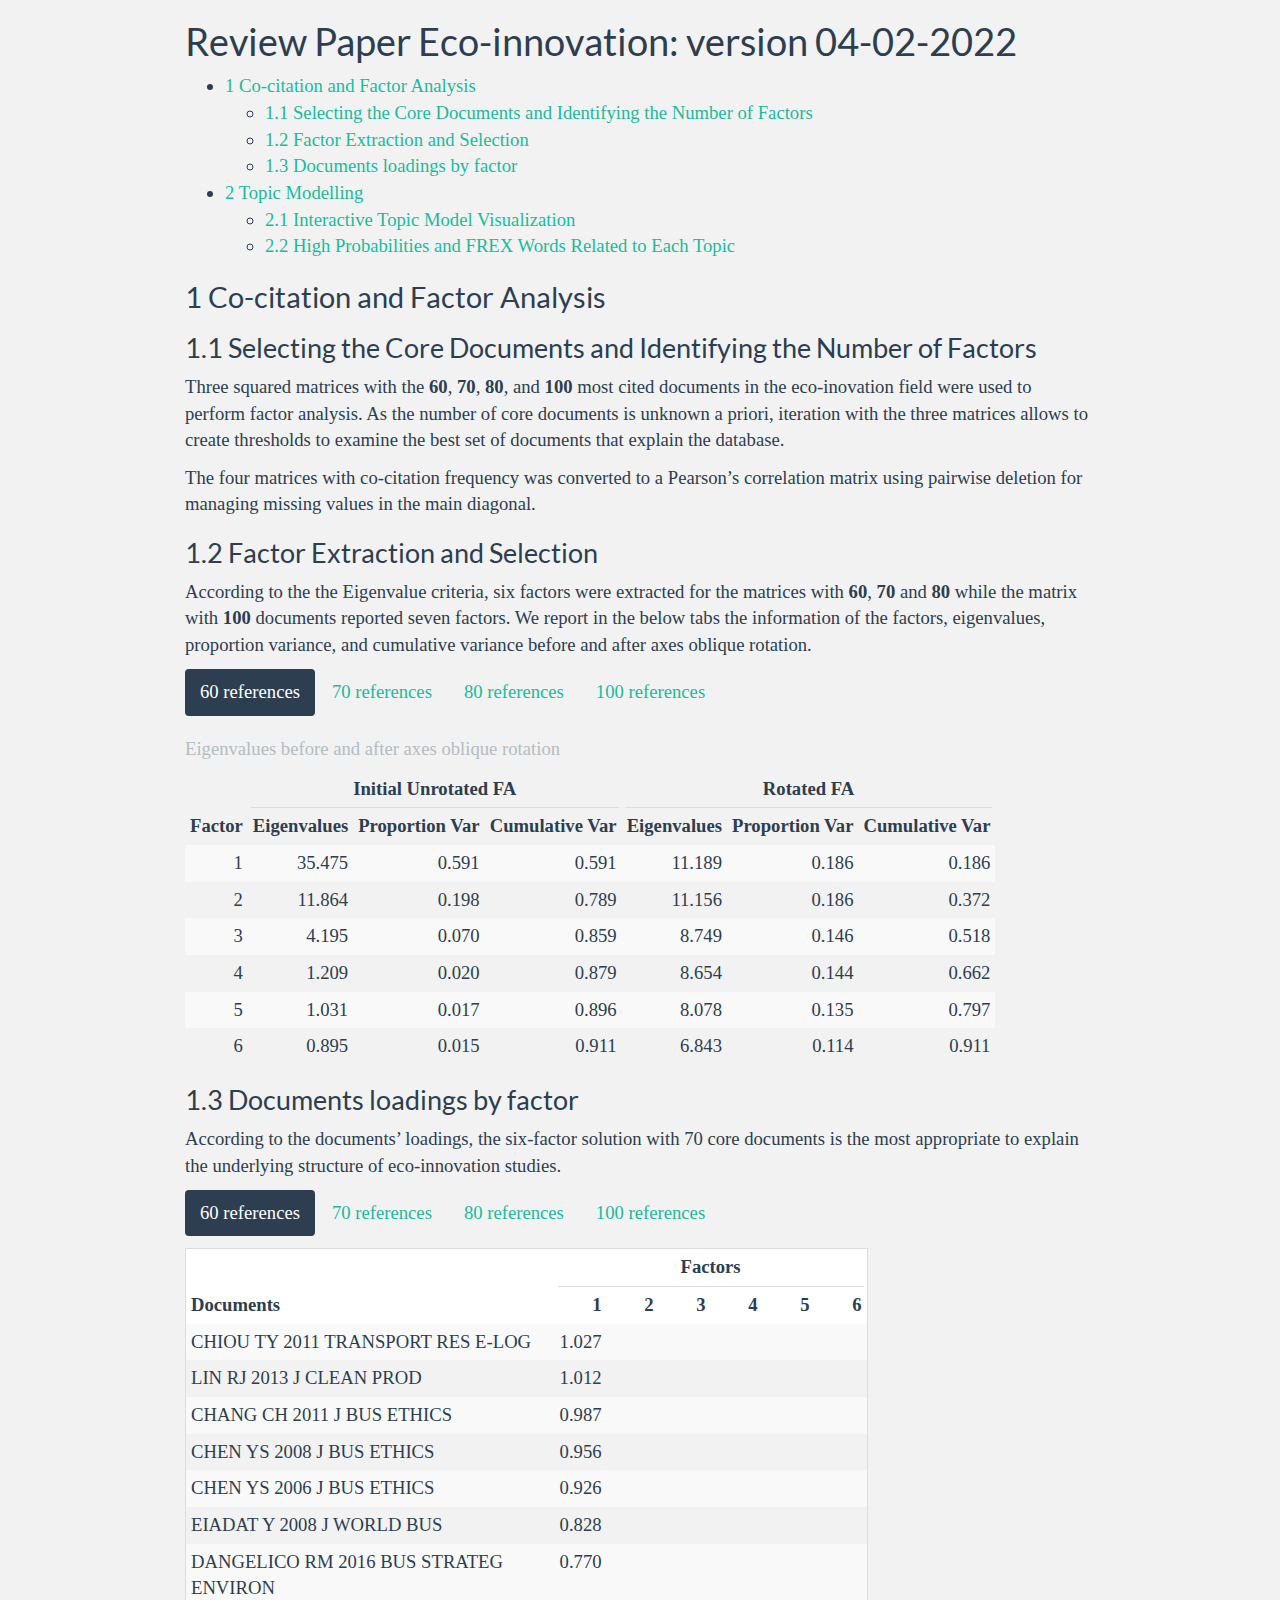
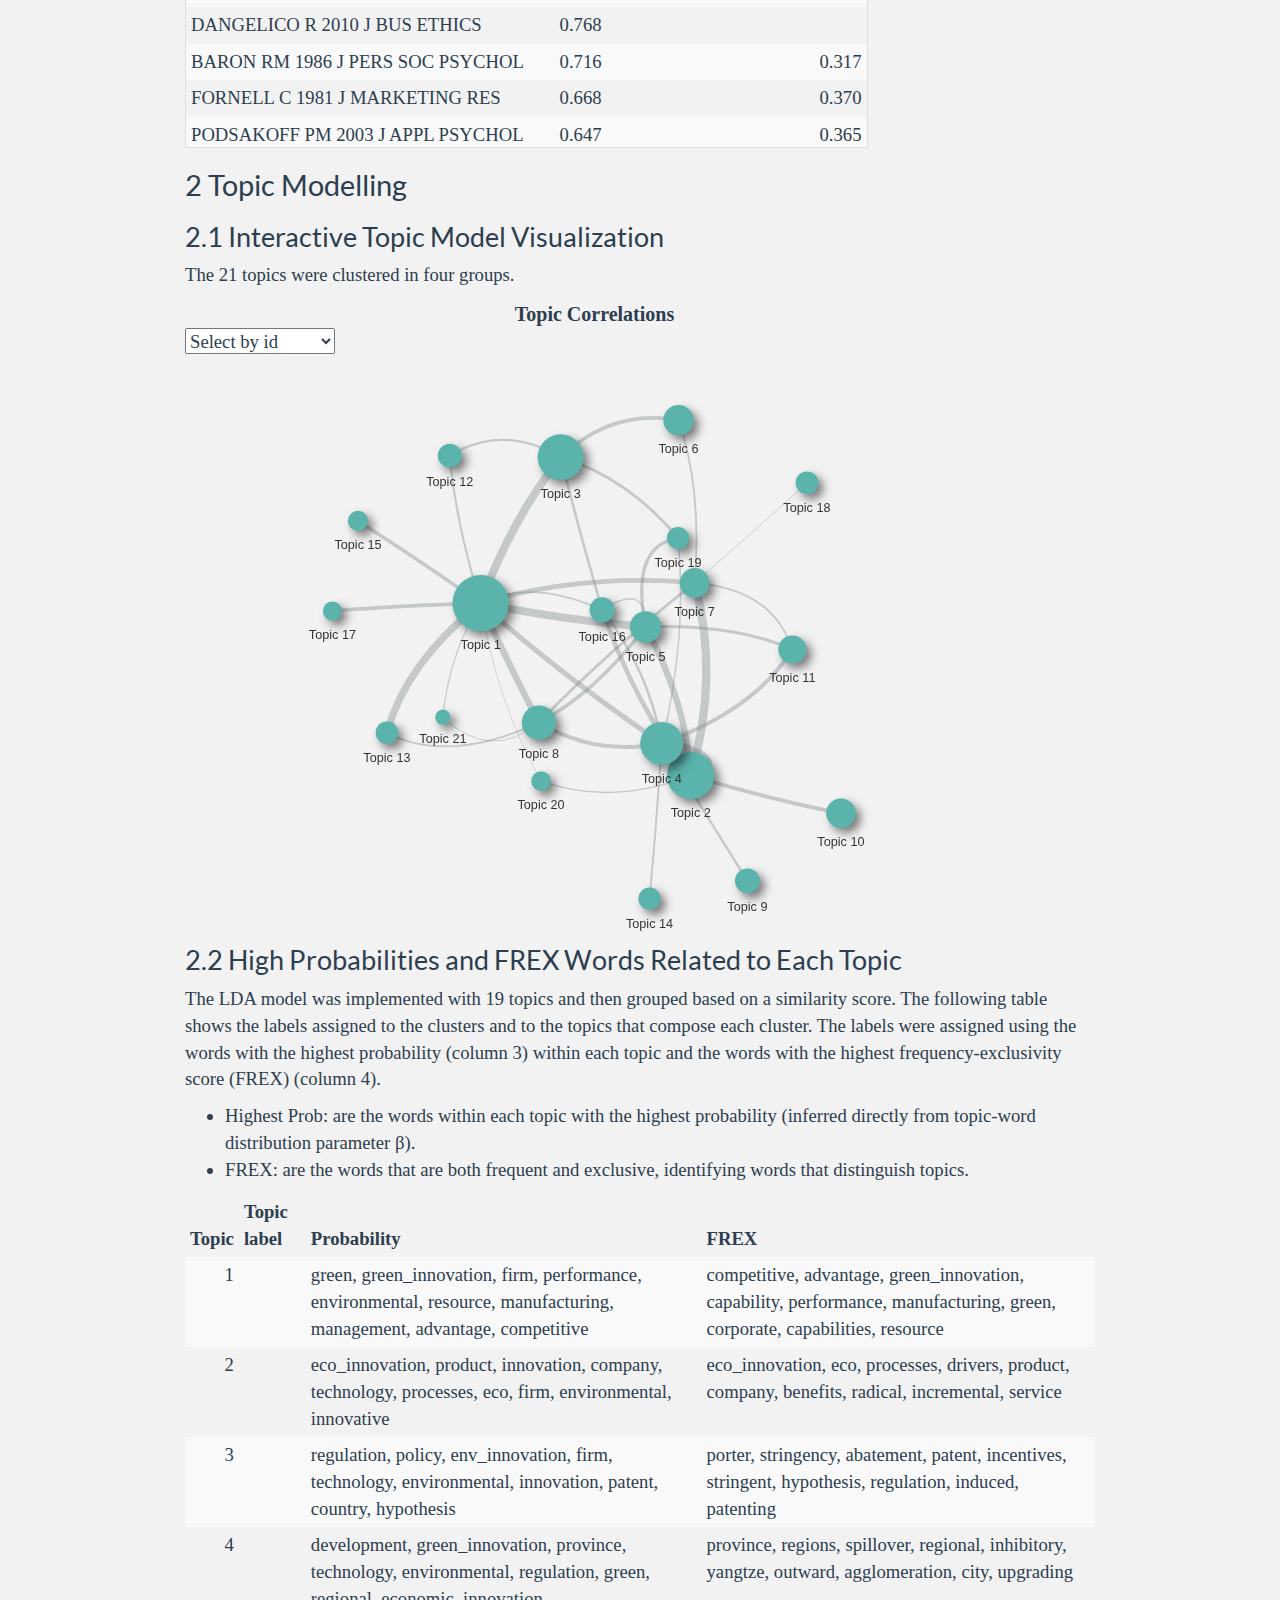
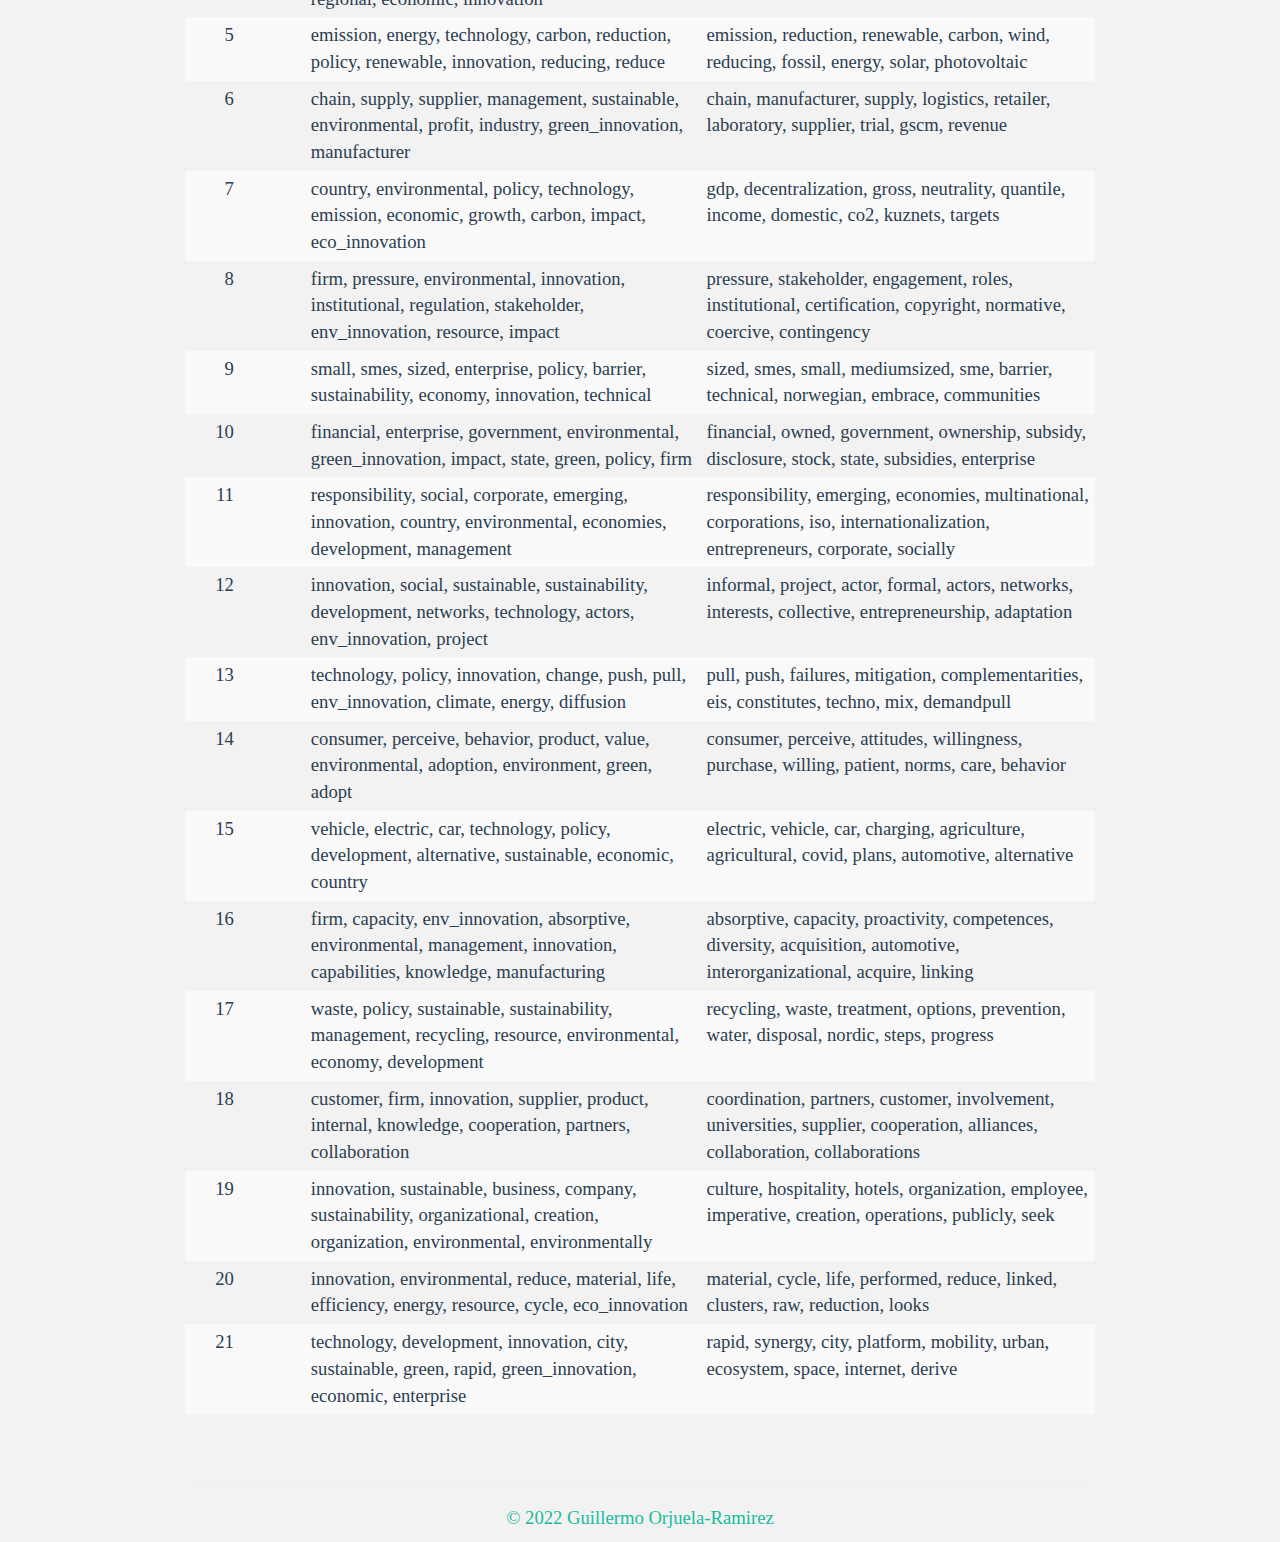
==== commit f61645d4: "Network 13032022" ====
--- a/docs/index.html
+++ b/docs/index.html
@@ -7079,9 +7079,8 @@
 <div id="interactive-topic-model-visualization" class="section level2" number="2.1">
 <h2 number="2.1"><span class="header-section-number">2.1</span> Interactive Topic Model Visualization</h2>
 <p>The 21 topics were clustered in four groups.</p>
-<pre><code>##  [1] 3 2 2 2 2 1 2 2 2 2 2 3 3 2 3 3 4 3 1 1 3</code></pre>
-<div id="htmlwidget-c5883da698ae82861aca" style="width:90%;height:600px;" class="visNetwork html-widget"></div>
-<script type="application/json" data-for="htmlwidget-c5883da698ae82861aca">{"x":{"nodes":{"shape":["dot","dot","dot","dot","dot","dot","dot","dot","dot","dot","dot","dot","dot","dot","dot","dot","dot","dot","dot","dot","dot"],"shadow":[true,true,true,true,true,true,true,true,true,true,true,true,true,true,true,true,true,true,true,true,true],"title":["Topic 1","Topic 2","Topic 3","Topic 4","Topic 5","Topic 6","Topic 7","Topic 8","Topic 9","Topic 10","Topic 11","Topic 12","Topic 13","Topic 14","Topic 15","Topic 16","Topic 17","Topic 18","Topic 19","Topic 20","Topic 21"],"size":[40,39.01695068462,31.8513384110542,28.1565470793945,31.2353703417439,31.8243571809744,24.5222751110689,25.635308397014,21.0084844110825,21.8643533278901,19.9959096510048,19.2289234402349,16.0489068134894,15.2247108511192,16.3216555847494,15.9239301353283,14.4594483799534,15.8872775208986,13.9871026506206,13.2507360594346,12.77219122315],"borderWidth":[0,0,0,0,0,0,0,0,0,0,0,0,0,0,0,0,0,0,0,0,0],"group":[3,2,2,2,2,1,2,2,2,2,2,3,3,2,3,3,4,3,1,1,3],"label":["green innov at\nregional scale","firms'\ncapabilities","porter\nhypothesis","environmental\nfootprint","small-medium\norganizations","corporate social\nresponsibility","supply-chain\nmanagement","regulatory\npush-pull","resource\nefficiency","profiting","circular\neco-innovation","process\neco-innovation","intermediary\norganizations","cleaner\ngoods","customers","networking","cleaner\nenergy","competitive\nadvantage","sustainable and\nsustainability","eco-innovation for\ndevelopment","attitudes\nand behaviors"],"color.border":["gray20","gray20","gray20","gray20","gray20","gray20","gray20","gray20","gray20","gray20","gray20","gray20","gray20","gray20","gray20","gray20","gray20","gray20","gray20","gray20","gray20"],"color.highlight.background":["orange","orange","orange","orange","orange","orange","orange","orange","orange","orange","orange","orange","orange","orange","orange","orange","orange","orange","orange","orange","orange"],"color.highlight.border":["darkred","darkred","darkred","darkred","darkred","darkred","darkred","darkred","darkred","darkred","darkred","darkred","darkred","darkred","darkred","darkred","darkred","darkred","darkred","darkred","darkred"],"id":[1,2,3,4,5,6,7,8,9,10,11,12,13,14,15,16,17,18,19,20,21]},"edges":{"from":[1,1,1,1,1,1,1,1,1,1,1,1,2,2,2,2,2,2,2,2,2,3,3,3,4,4,4,5,5,6,6,6,7],"to":[2,3,5,7,8,11,12,13,15,16,18,21,4,5,6,7,8,9,10,11,14,7,8,19,5,6,7,8,10,11,19,20,8]},"nodesToDataframe":true,"edgesToDataframe":true,"options":{"width":"100%","height":"100%","nodes":{"shape":"dot","font":{"size":18}},"manipulation":{"enabled":false},"groups":{"1":{"color":"#8c510a"},"2":{"color":"#d8b365"},"3":{"color":"#f6e8c3"},"useDefaultGroups":true,"4":{"color":"#5ab4ac"}},"layout":{"randomSeed":15},"physics":{"stabilization":true,"repulsion":{"centralGravity":0.5}}},"groups":["3","2","1","4"],"width":"90%","height":"600px","idselection":{"enabled":true,"style":"width: 150px; height: 26px","useLabels":true,"main":"Select by id"},"byselection":{"enabled":false,"style":"width: 150px; height: 26px","multiple":false,"hideColor":"rgba(200,200,200,0.5)","highlight":false},"main":{"text":"Topic Correlations","style":"font-family:Georgia, Times New Roman, Times, serif;font-weight:bold;font-size:20px;text-align:center;"},"submain":null,"footer":null,"background":"rgba(0, 0, 0, 0)","highlight":{"enabled":true,"hoverNearest":false,"degree":1,"algorithm":"all","hideColor":"rgba(200,200,200,0.5)","labelOnly":true},"collapse":{"enabled":false,"fit":false,"resetHighlight":true,"clusterOptions":null,"keepCoord":true,"labelSuffix":"(cluster)"}},"evals":[],"jsHooks":[]}</script>
+<div id="htmlwidget-172ac7bb1ef8cebb76d6" style="width:90%;height:600px;" class="visNetwork html-widget"></div>
+<script type="application/json" data-for="htmlwidget-172ac7bb1ef8cebb76d6">{"x":{"nodes":{"shape":["dot","dot","dot","dot","dot","dot","dot","dot","dot","dot","dot","dot","dot","dot","dot","dot","dot","dot","dot","dot","dot"],"shadow":[true,true,true,true,true,true,true,true,true,true,true,true,true,true,true,true,true,true,true,true,true],"title":["Topic 1","Topic 2","Topic 3","Topic 4","Topic 5","Topic 6","Topic 7","Topic 8","Topic 9","Topic 10","Topic 11","Topic 12","Topic 13","Topic 14","Topic 15","Topic 16","Topic 17","Topic 18","Topic 19","Topic 20","Topic 21"],"size":[40,33.7334071669497,32.6593397756503,30.5562372737544,22.272252237358,21.5259652591813,21.0958455467552,24.3595366619444,17.6831744722487,20.974390237918,19.88765084298,16.985660092805,16.0428189375791,15.7275459867331,14.3937357255078,17.9648979996912,13.4760053516489,16.141613575673,15.8386795629767,14.0515384657146,10.8437175864119],"borderWidth":[0,0,0,0,0,0,0,0,0,0,0,0,0,0,0,0,0,0,0,0,0],"label":["Topic 1","Topic 2","Topic 3","Topic 4","Topic 5","Topic 6","Topic 7","Topic 8","Topic 9","Topic 10","Topic 11","Topic 12","Topic 13","Topic 14","Topic 15","Topic 16","Topic 17","Topic 18","Topic 19","Topic 20","Topic 21"],"color.background":["#5ab4ac","#5ab4ac","#5ab4ac","#5ab4ac","#5ab4ac","#5ab4ac","#5ab4ac","#5ab4ac","#5ab4ac","#5ab4ac","#5ab4ac","#5ab4ac","#5ab4ac","#5ab4ac","#5ab4ac","#5ab4ac","#5ab4ac","#5ab4ac","#5ab4ac","#5ab4ac","#5ab4ac"],"color.border":["gray20","gray20","gray20","gray20","gray20","gray20","gray20","gray20","gray20","gray20","gray20","gray20","gray20","gray20","gray20","gray20","gray20","gray20","gray20","gray20","gray20"],"color.highlight.background":["#FF8E32","#FF8E32","#FF8E32","#FF8E32","#FF8E32","#FF8E32","#FF8E32","#FF8E32","#FF8E32","#FF8E32","#FF8E32","#FF8E32","#FF8E32","#FF8E32","#FF8E32","#FF8E32","#FF8E32","#FF8E32","#FF8E32","#FF8E32","#FF8E32"],"color.highlight.border":["darkred","darkred","darkred","darkred","darkred","darkred","darkred","darkred","darkred","darkred","darkred","darkred","darkred","darkred","darkred","darkred","darkred","darkred","darkred","darkred","darkred"],"id":[1,2,3,4,5,6,7,8,9,10,11,12,13,14,15,16,17,18,19,20,21]},"edges":{"from":[1,1,1,1,1,1,1,1,1,1,1,1,2,2,2,2,2,2,3,3,3,3,4,4,4,4,4,4,5,5,5,5,6,7,7,7,8,8],"to":[3,4,5,7,8,12,13,15,16,17,20,21,4,5,7,10,16,20,6,12,16,19,8,9,11,14,16,19,8,11,16,19,7,8,11,18,13,21],"value":[0.167095236052545,0.136231873943173,0.164831645685496,0.131563338435194,0.149351622245725,0.101340509099069,0.156267272431611,0.117971017489033,0.0964943472054399,0.119787609301775,0.0864306093750159,0.0923006455328836,0.193795239948509,0.147765481921332,0.169024193534577,0.121592763187389,0.128902848103646,0.094913263113384,0.120989220831404,0.102935855551385,0.106551195624522,0.109589960352269,0.122604457195478,0.104588562391997,0.124000705308562,0.10019461120283,0.105740535527162,0.094722686673499,0.117432576284717,0.1118381105743,0.0933566996181049,0.115346934437861,0.0995772261830202,0.110544085810278,0.0982749919731344,0.0877071305236474,0.0984664596525296,0.0889726289481221]},"nodesToDataframe":true,"edgesToDataframe":true,"options":{"width":"100%","height":"100%","nodes":{"shape":"dot","font":{"size":18}},"manipulation":{"enabled":false},"edges":{"dashes":false,"color":{"color":"#838B8B","highlight":"#FFAD65","opacity":0.4}},"layout":{"randomSeed":18},"physics":{"stabilization":true,"barnesHut":{"springLength":130,"avoidOverlap":0.6}}},"groups":null,"width":"90%","height":"600px","idselection":{"enabled":true,"style":"width: 150px; height: 26px","useLabels":true,"main":"Select by id"},"byselection":{"enabled":false,"style":"width: 150px; height: 26px","multiple":false,"hideColor":"rgba(200,200,200,0.5)","highlight":false},"main":{"text":"Topic Correlations","style":"font-family:Georgia, Times New Roman, Times, serif;font-weight:bold;font-size:20px;text-align:center;"},"submain":null,"footer":null,"background":"rgba(0, 0, 0, 0)","highlight":{"enabled":true,"hoverNearest":false,"degree":1,"algorithm":"all","hideColor":"rgba(200,200,200,0.5)","labelOnly":true},"collapse":{"enabled":false,"fit":false,"resetHighlight":true,"clusterOptions":null,"keepCoord":true,"labelSuffix":"(cluster)"}},"evals":[],"jsHooks":[]}</script>
 </div>
 <div id="high-probabilities-and-frex-words-related-to-each-topic" class="section level2" number="2.2">
 <h2 number="2.2"><span class="header-section-number">2.2</span> High Probabilities and FREX Words Related to Each Topic</h2>
@@ -7094,12 +7093,6 @@
 <thead>
 <tr>
 <th style="text-align:right;">
-Cluster
-</th>
-<th style="text-align:left;">
-Cluster label
-</th>
-<th style="text-align:right;">
 Topic
 </th>
 <th style="text-align:left;">
@@ -7119,419 +7112,272 @@
 1
 </td>
 <td style="text-align:left;">
-cluster 1
-</td>
-<td style="text-align:right;">
-1
-</td>
-<td style="text-align:left;">
-green innov at regional scale
-</td>
-<td style="text-align:left;">
-green_innovation, regulation, enterprise, development, environmental, green, impact, province, innovation, policy
-</td>
-<td style="text-align:left;">
-province, regions, spillover, threshold, regional, u, owned, pilot, enterprise, city
-</td>
-</tr>
-<tr>
-<td style="text-align:right;">
-1
-</td>
-<td style="text-align:left;">
-cluster 1
-</td>
+</td>
+<td style="text-align:left;">
+green, green_innovation, firm, performance, environmental, resource, manufacturing, management, advantage, competitive
+</td>
+<td style="text-align:left;">
+competitive, advantage, green_innovation, capability, performance, manufacturing, green, corporate, capabilities, resource
+</td>
+</tr>
+<tr>
+<td style="text-align:right;">
+2
+</td>
+<td style="text-align:left;">
+</td>
+<td style="text-align:left;">
+eco_innovation, product, innovation, company, technology, processes, eco, firm, environmental, innovative
+</td>
+<td style="text-align:left;">
+eco_innovation, eco, processes, drivers, product, company, benefits, radical, incremental, service
+</td>
+</tr>
+<tr>
+<td style="text-align:right;">
+3
+</td>
+<td style="text-align:left;">
+</td>
+<td style="text-align:left;">
+regulation, policy, env_innovation, firm, technology, environmental, innovation, patent, country, hypothesis
+</td>
+<td style="text-align:left;">
+porter, stringency, abatement, patent, incentives, stringent, hypothesis, regulation, induced, patenting
+</td>
+</tr>
+<tr>
+<td style="text-align:right;">
+4
+</td>
+<td style="text-align:left;">
+</td>
+<td style="text-align:left;">
+development, green_innovation, province, technology, environmental, regulation, green, regional, economic, innovation
+</td>
+<td style="text-align:left;">
+province, regions, spillover, regional, inhibitory, yangtze, outward, agglomeration, city, upgrading
+</td>
+</tr>
+<tr>
+<td style="text-align:right;">
+5
+</td>
+<td style="text-align:left;">
+</td>
+<td style="text-align:left;">
+emission, energy, technology, carbon, reduction, policy, renewable, innovation, reducing, reduce
+</td>
+<td style="text-align:left;">
+emission, reduction, renewable, carbon, wind, reducing, fossil, energy, solar, photovoltaic
+</td>
+</tr>
+<tr>
+<td style="text-align:right;">
+6
+</td>
+<td style="text-align:left;">
+</td>
+<td style="text-align:left;">
+chain, supply, supplier, management, sustainable, environmental, profit, industry, green_innovation, manufacturer
+</td>
+<td style="text-align:left;">
+chain, manufacturer, supply, logistics, retailer, laboratory, supplier, trial, gscm, revenue
+</td>
+</tr>
+<tr>
+<td style="text-align:right;">
+7
+</td>
+<td style="text-align:left;">
+</td>
+<td style="text-align:left;">
+country, environmental, policy, technology, emission, economic, growth, carbon, impact, eco_innovation
+</td>
+<td style="text-align:left;">
+gdp, decentralization, gross, neutrality, quantile, income, domestic, co2, kuznets, targets
+</td>
+</tr>
+<tr>
+<td style="text-align:right;">
+8
+</td>
+<td style="text-align:left;">
+</td>
+<td style="text-align:left;">
+firm, pressure, environmental, innovation, institutional, regulation, stakeholder, env_innovation, resource, impact
+</td>
+<td style="text-align:left;">
+pressure, stakeholder, engagement, roles, institutional, certification, copyright, normative, coercive, contingency
+</td>
+</tr>
+<tr>
+<td style="text-align:right;">
+9
+</td>
+<td style="text-align:left;">
+</td>
+<td style="text-align:left;">
+small, smes, sized, enterprise, policy, barrier, sustainability, economy, innovation, technical
+</td>
+<td style="text-align:left;">
+sized, smes, small, mediumsized, sme, barrier, technical, norwegian, embrace, communities
+</td>
+</tr>
+<tr>
+<td style="text-align:right;">
+10
+</td>
+<td style="text-align:left;">
+</td>
+<td style="text-align:left;">
+financial, enterprise, government, environmental, green_innovation, impact, state, green, policy, firm
+</td>
+<td style="text-align:left;">
+financial, owned, government, ownership, subsidy, disclosure, stock, state, subsidies, enterprise
+</td>
+</tr>
+<tr>
+<td style="text-align:right;">
+11
+</td>
+<td style="text-align:left;">
+</td>
+<td style="text-align:left;">
+responsibility, social, corporate, emerging, innovation, country, environmental, economies, development, management
+</td>
+<td style="text-align:left;">
+responsibility, emerging, economies, multinational, corporations, iso, internationalization, entrepreneurs, corporate, socially
+</td>
+</tr>
+<tr>
 <td style="text-align:right;">
 12
 </td>
 <td style="text-align:left;">
-process eco-innovation
-</td>
-<td style="text-align:left;">
-eco_innovation, innovation, company, development, processes, environmental, products, process, sustainability, sustainable
-</td>
-<td style="text-align:left;">
-depth, concludes, enables, availability, projects, measuring, sustainabilityoriented, ideas, open, ecodesign
-</td>
-</tr>
-<tr>
-<td style="text-align:right;">
-1
-</td>
-<td style="text-align:left;">
-cluster 1
-</td>
+</td>
+<td style="text-align:left;">
+innovation, social, sustainable, sustainability, development, networks, technology, actors, env_innovation, project
+</td>
+<td style="text-align:left;">
+informal, project, actor, formal, actors, networks, interests, collective, entrepreneurship, adaptation
+</td>
+</tr>
+<tr>
 <td style="text-align:right;">
 13
 </td>
 <td style="text-align:left;">
-intermediary organizations
-</td>
-<td style="text-align:left;">
-innovation, sustainability, sustainable, eco_innovation, actors, development, policy, gap, social, management
-</td>
-<td style="text-align:left;">
-actors, tourism, element, wider, agri, actor, comparative, intermediaries, organisations, involved
-</td>
-</tr>
-<tr>
-<td style="text-align:right;">
-1
-</td>
-<td style="text-align:left;">
-cluster 1
-</td>
+</td>
+<td style="text-align:left;">
+technology, policy, innovation, change, push, pull, env_innovation, climate, energy, diffusion
+</td>
+<td style="text-align:left;">
+pull, push, failures, mitigation, complementarities, eis, constitutes, techno, mix, demandpull
+</td>
+</tr>
+<tr>
+<td style="text-align:right;">
+14
+</td>
+<td style="text-align:left;">
+</td>
+<td style="text-align:left;">
+consumer, perceive, behavior, product, value, environmental, adoption, environment, green, adopt
+</td>
+<td style="text-align:left;">
+consumer, perceive, attitudes, willingness, purchase, willing, patient, norms, care, behavior
+</td>
+</tr>
+<tr>
 <td style="text-align:right;">
 15
 </td>
 <td style="text-align:left;">
-customers
-</td>
-<td style="text-align:left;">
-perceive, consumer, products, product, environmental, market, sustainable, value, green, information
-</td>
-<td style="text-align:left;">
-perceive, willingness, consumer, purchase, image, brand, online, consciousness, customers, intentions
-</td>
-</tr>
-<tr>
-<td style="text-align:right;">
-1
-</td>
-<td style="text-align:left;">
-cluster 1
-</td>
+</td>
+<td style="text-align:left;">
+vehicle, electric, car, technology, policy, development, alternative, sustainable, economic, country
+</td>
+<td style="text-align:left;">
+electric, vehicle, car, charging, agriculture, agricultural, covid, plans, automotive, alternative
+</td>
+</tr>
+<tr>
 <td style="text-align:right;">
 16
 </td>
 <td style="text-align:left;">
-networking
-</td>
-<td style="text-align:left;">
-innovation, eco_innovation, development, knowledge, network, technological, sustainable, innovative, social, developed
-</td>
-<td style="text-align:left;">
-thinking, clusters, diverse, users, experiences, thereby, proximity, science, academic, network
-</td>
-</tr>
-<tr>
-<td style="text-align:right;">
-1
-</td>
-<td style="text-align:left;">
-cluster 1
-</td>
+</td>
+<td style="text-align:left;">
+firm, capacity, env_innovation, absorptive, environmental, management, innovation, capabilities, knowledge, manufacturing
+</td>
+<td style="text-align:left;">
+absorptive, capacity, proactivity, competences, diversity, acquisition, automotive, interorganizational, acquire, linking
+</td>
+</tr>
+<tr>
+<td style="text-align:right;">
+17
+</td>
+<td style="text-align:left;">
+</td>
+<td style="text-align:left;">
+waste, policy, sustainable, sustainability, management, recycling, resource, environmental, economy, development
+</td>
+<td style="text-align:left;">
+recycling, waste, treatment, options, prevention, water, disposal, nordic, steps, progress
+</td>
+</tr>
+<tr>
 <td style="text-align:right;">
 18
 </td>
 <td style="text-align:left;">
-competitive advantage
-</td>
-<td style="text-align:left;">
-advantage, competitive, environment, innovation, environmental, company, sustainability, development, eco_innovation, innovative
-</td>
-<td style="text-align:left;">
-competitive, advantage, gain, sense, creating, definition, bring, improved, organization, competitors
-</td>
-</tr>
-<tr>
-<td style="text-align:right;">
-1
-</td>
-<td style="text-align:left;">
-cluster 1
-</td>
+</td>
+<td style="text-align:left;">
+customer, firm, innovation, supplier, product, internal, knowledge, cooperation, partners, collaboration
+</td>
+<td style="text-align:left;">
+coordination, partners, customer, involvement, universities, supplier, cooperation, alliances, collaboration, collaborations
+</td>
+</tr>
+<tr>
+<td style="text-align:right;">
+19
+</td>
+<td style="text-align:left;">
+</td>
+<td style="text-align:left;">
+innovation, sustainable, business, company, sustainability, organizational, creation, organization, environmental, environmentally
+</td>
+<td style="text-align:left;">
+culture, hospitality, hotels, organization, employee, imperative, creation, operations, publicly, seek
+</td>
+</tr>
+<tr>
+<td style="text-align:right;">
+20
+</td>
+<td style="text-align:left;">
+</td>
+<td style="text-align:left;">
+innovation, environmental, reduce, material, life, efficiency, energy, resource, cycle, eco_innovation
+</td>
+<td style="text-align:left;">
+material, cycle, life, performed, reduce, linked, clusters, raw, reduction, looks
+</td>
+</tr>
+<tr>
 <td style="text-align:right;">
 21
 </td>
 <td style="text-align:left;">
-attitudes and behaviors
-</td>
-<td style="text-align:left;">
-innovation, behavior, environmental, adoption, characteristics, differences, attitudes, individual, social, personal
-</td>
-<td style="text-align:left;">
-personal, attitudes, norms, behavioral, n, explanatory, explaining, behaviors, adopters, belief
-</td>
-</tr>
-<tr>
-<td style="text-align:right;">
-2
-</td>
-<td style="text-align:left;">
-cluster 2
-</td>
-<td style="text-align:right;">
-2
-</td>
-<td style="text-align:left;">
-firms’ capabilities
-</td>
-<td style="text-align:left;">
-green_innovation, green, firm, innovation, performance, environmental, product, manufacturing, development, relationships
-</td>
-<td style="text-align:left;">
-relationships, capability, green_innovation, theoretical, explored, absorptive, manufacturing, explores, internal, pressure
-</td>
-</tr>
-<tr>
-<td style="text-align:right;">
-2
-</td>
-<td style="text-align:left;">
-cluster 2
-</td>
-<td style="text-align:right;">
-3
-</td>
-<td style="text-align:left;">
-porter hypothesis
-</td>
-<td style="text-align:left;">
-regulation, firm, env_innovation, innovation, environmental, eco_innovation, policy, drivers, technological, adoption
-</td>
-<td style="text-align:left;">
-regulation, porter, hypothesis, determinants, stringent, propensity, drivers, env_innovation, controlling, innovate
-</td>
-</tr>
-<tr>
-<td style="text-align:right;">
-2
-</td>
-<td style="text-align:left;">
-cluster 2
-</td>
-<td style="text-align:right;">
-4
-</td>
-<td style="text-align:left;">
-environmental footprint
-</td>
-<td style="text-align:left;">
-country, emissions, carbon, policy, environmental, energy, co2, innovation, impact, emission
-</td>
-<td style="text-align:left;">
-co2, carbon, emissions, gdp, dioxide, emission, targets, quantile, gross, capita
-</td>
-</tr>
-<tr>
-<td style="text-align:right;">
-2
-</td>
-<td style="text-align:left;">
-cluster 2
-</td>
-<td style="text-align:right;">
-5
-</td>
-<td style="text-align:left;">
-small-medium organizations
-</td>
-<td style="text-align:left;">
-enterprise, small, medium, practices, resource, smes, capabilities, firm, environmental, sustainability
-</td>
-<td style="text-align:left;">
-sized, smes, medium, small, capabilities, enterprise, practices, organizational, managers, sme
-</td>
-</tr>
-<tr>
-<td style="text-align:right;">
-2
-</td>
-<td style="text-align:left;">
-cluster 2
-</td>
-<td style="text-align:right;">
-7
-</td>
-<td style="text-align:left;">
-supply-chain management
-</td>
-<td style="text-align:left;">
-chain, supply, management, suppliers, sustainability, sustainable, environmental, supplier, practices, process
-</td>
-<td style="text-align:left;">
-chain, supplier, suppliers, supply, partners, logistics, triple, gscm, laboratory, collaboration
-</td>
-</tr>
-<tr>
-<td style="text-align:right;">
-2
-</td>
-<td style="text-align:left;">
-cluster 2
-</td>
-<td style="text-align:right;">
-8
-</td>
-<td style="text-align:left;">
-regulatory push-pull
-</td>
-<td style="text-align:left;">
-policy, innovation, patent, technologies, technology, environmental, env_innovation, energy, instruments, technological
-</td>
-<td style="text-align:left;">
-instruments, pull, push, induced, patent, abatement, patenting, incentives, technologies, mix
-</td>
-</tr>
-<tr>
-<td style="text-align:right;">
-2
-</td>
-<td style="text-align:left;">
-cluster 2
-</td>
-<td style="text-align:right;">
-9
-</td>
-<td style="text-align:left;">
-resource efficiency
-</td>
-<td style="text-align:left;">
-efficiency, production, energy, eco_innovation, waste, environmental, consumption, material, reduction, resource
-</td>
-<td style="text-align:left;">
-material, waste, efficiency, water, cleaner, improvements, production, reduction, recycling, reducing
-</td>
-</tr>
-<tr>
-<td style="text-align:right;">
-2
-</td>
-<td style="text-align:left;">
-cluster 2
-</td>
-<td style="text-align:right;">
-10
-</td>
-<td style="text-align:left;">
-profiting
-</td>
-<td style="text-align:left;">
-environmental, innovation, optimal, green, consumer, profit, green_innovation, cost, price, market
-</td>
-<td style="text-align:left;">
-optimal, profit, manufacturer, price, subsidy, tax, contract, numerical, simulation, revenue
-</td>
-</tr>
-<tr>
-<td style="text-align:right;">
-2
-</td>
-<td style="text-align:left;">
-cluster 2
-</td>
-<td style="text-align:right;">
-14
-</td>
-<td style="text-align:left;">
-cleaner goods
-</td>
-<td style="text-align:left;">
-policy, vehicles, electric, innovation, eco_innovation, fuel, vehicle, change, diffusion, environmental
-</td>
-<td style="text-align:left;">
-vehicles, cars, electric, vehicle, fuel, automotive, car, charging, fossil, engine
-</td>
-</tr>
-<tr>
-<td style="text-align:right;">
-3
-</td>
-<td style="text-align:left;">
-cluster 3
-</td>
-<td style="text-align:right;">
-6
-</td>
-<td style="text-align:left;">
-corporate social responsibility
-</td>
-<td style="text-align:left;">
-firm, corporate, company, environmental, performance, financial, responsibility, innovation, social, env_innovation
-</td>
-<td style="text-align:left;">
-profitability, corporate, responsibility, assets, instrumental, iso, firm, ems, intensity, normative
-</td>
-</tr>
-<tr>
-<td style="text-align:right;">
-3
-</td>
-<td style="text-align:left;">
-cluster 3
-</td>
-<td style="text-align:right;">
-11
-</td>
-<td style="text-align:left;">
-circular eco-innovation
-</td>
-<td style="text-align:left;">
-economy, circular, eco_innovation, transition, innovation, development, green, economic, sector, towards
-</td>
-<td style="text-align:left;">
-circular, economy, shift, transition, trajectories, economics, eu, regional, circularity, paradigm
-</td>
-</tr>
-<tr>
-<td style="text-align:right;">
-3
-</td>
-<td style="text-align:left;">
-cluster 3
-</td>
-<td style="text-align:right;">
-19
-</td>
-<td style="text-align:left;">
-sustainable and sustainability
-</td>
-<td style="text-align:left;">
-innovation, environmental, development, policy, change, shows, sustainable, sustainability, barrier, green
-</td>
-<td style="text-align:left;">
-vision, living, put, ventures, senior, start, prevent, fundamental, fast, people
-</td>
-</tr>
-<tr>
-<td style="text-align:right;">
-3
-</td>
-<td style="text-align:left;">
-cluster 3
-</td>
-<td style="text-align:right;">
-20
-</td>
-<td style="text-align:left;">
-eco-innovation for development
-</td>
-<td style="text-align:left;">
-development, system, economic, ecological, environmental, environment, policy, green, innovation, sustainable
-</td>
-<td style="text-align:left;">
-north, status, forward, caused, ecological, maturity, decline, application, scientific, composite
-</td>
-</tr>
-<tr>
-<td style="text-align:right;">
-4
-</td>
-<td style="text-align:left;">
-cluster 4
-</td>
-<td style="text-align:right;">
-17
-</td>
-<td style="text-align:left;">
-cleaner energy
-</td>
-<td style="text-align:left;">
-innovation, country, development, environmental, global, economic, technology, policy, sustainable, knowledge
-</td>
-<td style="text-align:left;">
-gained, solar, photovoltaic, wind, kind, decades, monitor, analyzing, developments, power
+</td>
+<td style="text-align:left;">
+technology, development, innovation, city, sustainable, green, rapid, green_innovation, economic, enterprise
+</td>
+<td style="text-align:left;">
+rapid, synergy, city, platform, mobility, urban, ecosystem, space, internet, derive
 </td>
 </tr>
 </tbody>
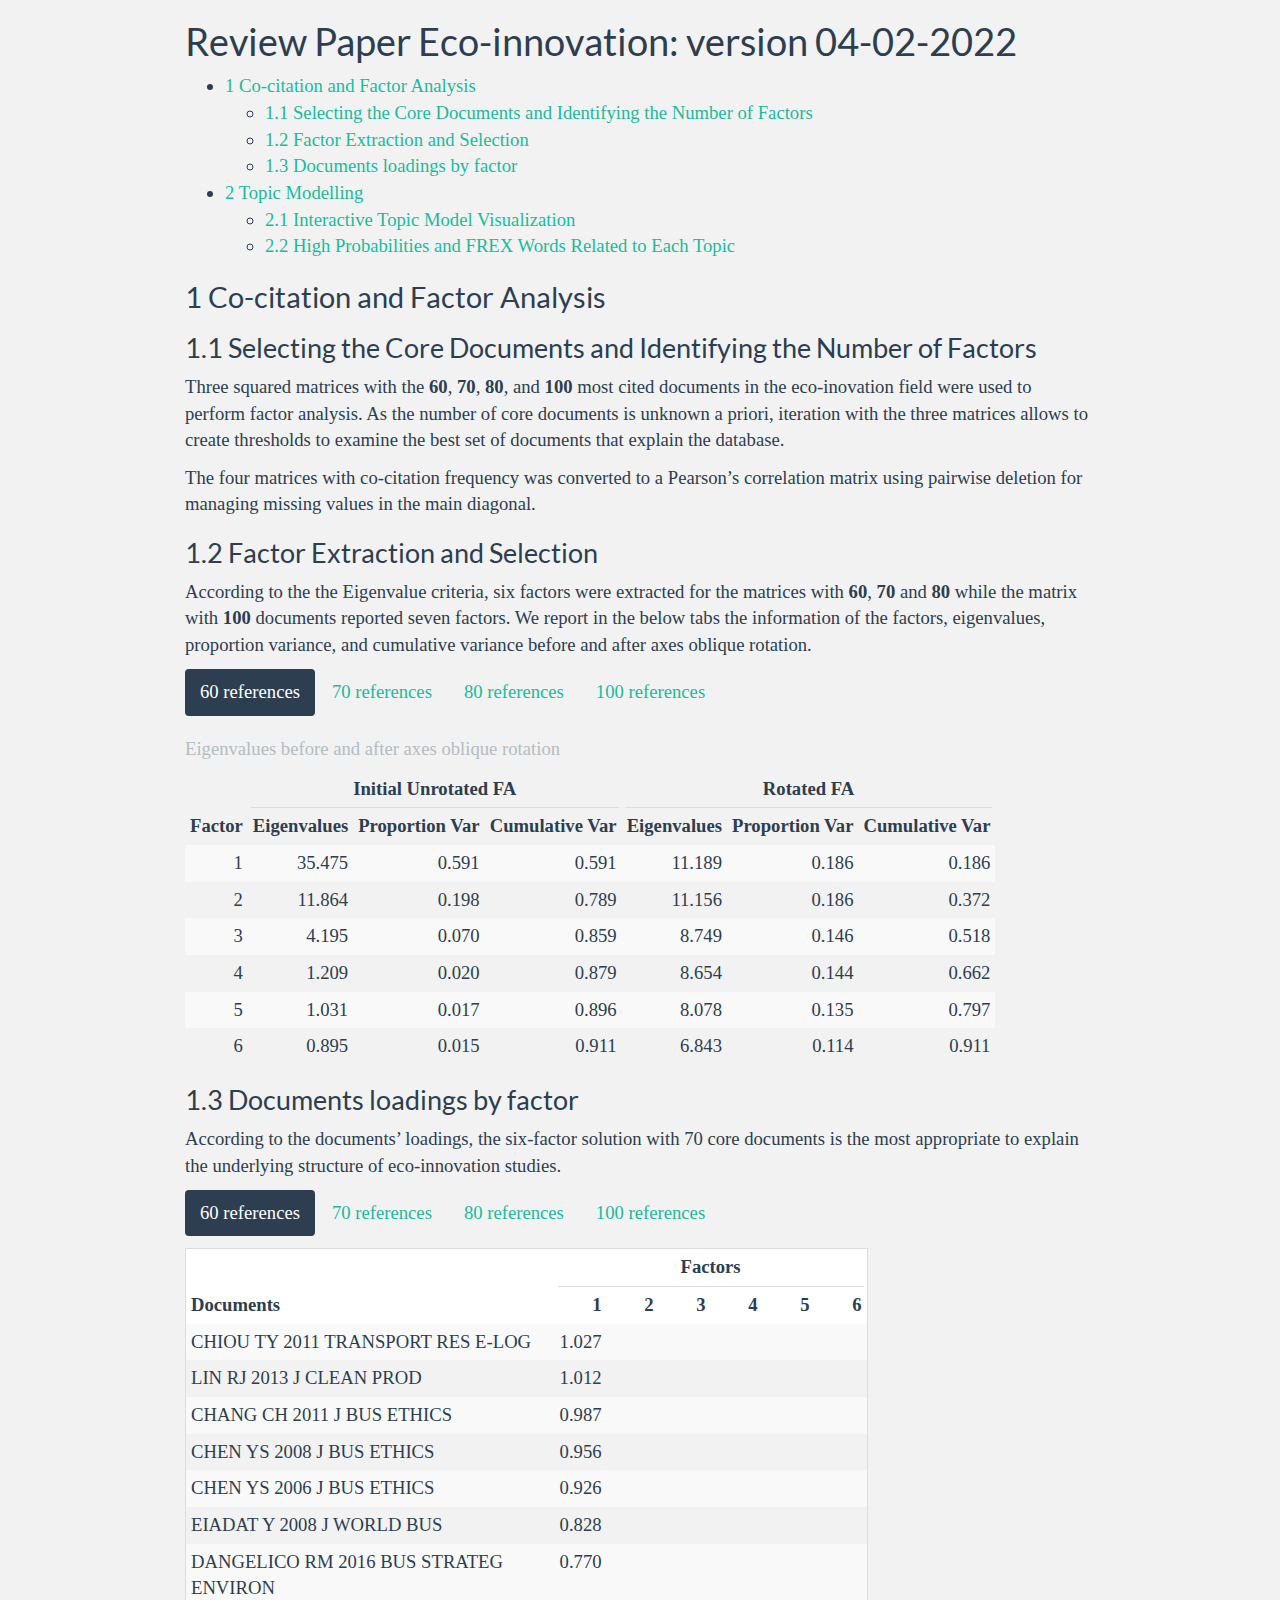
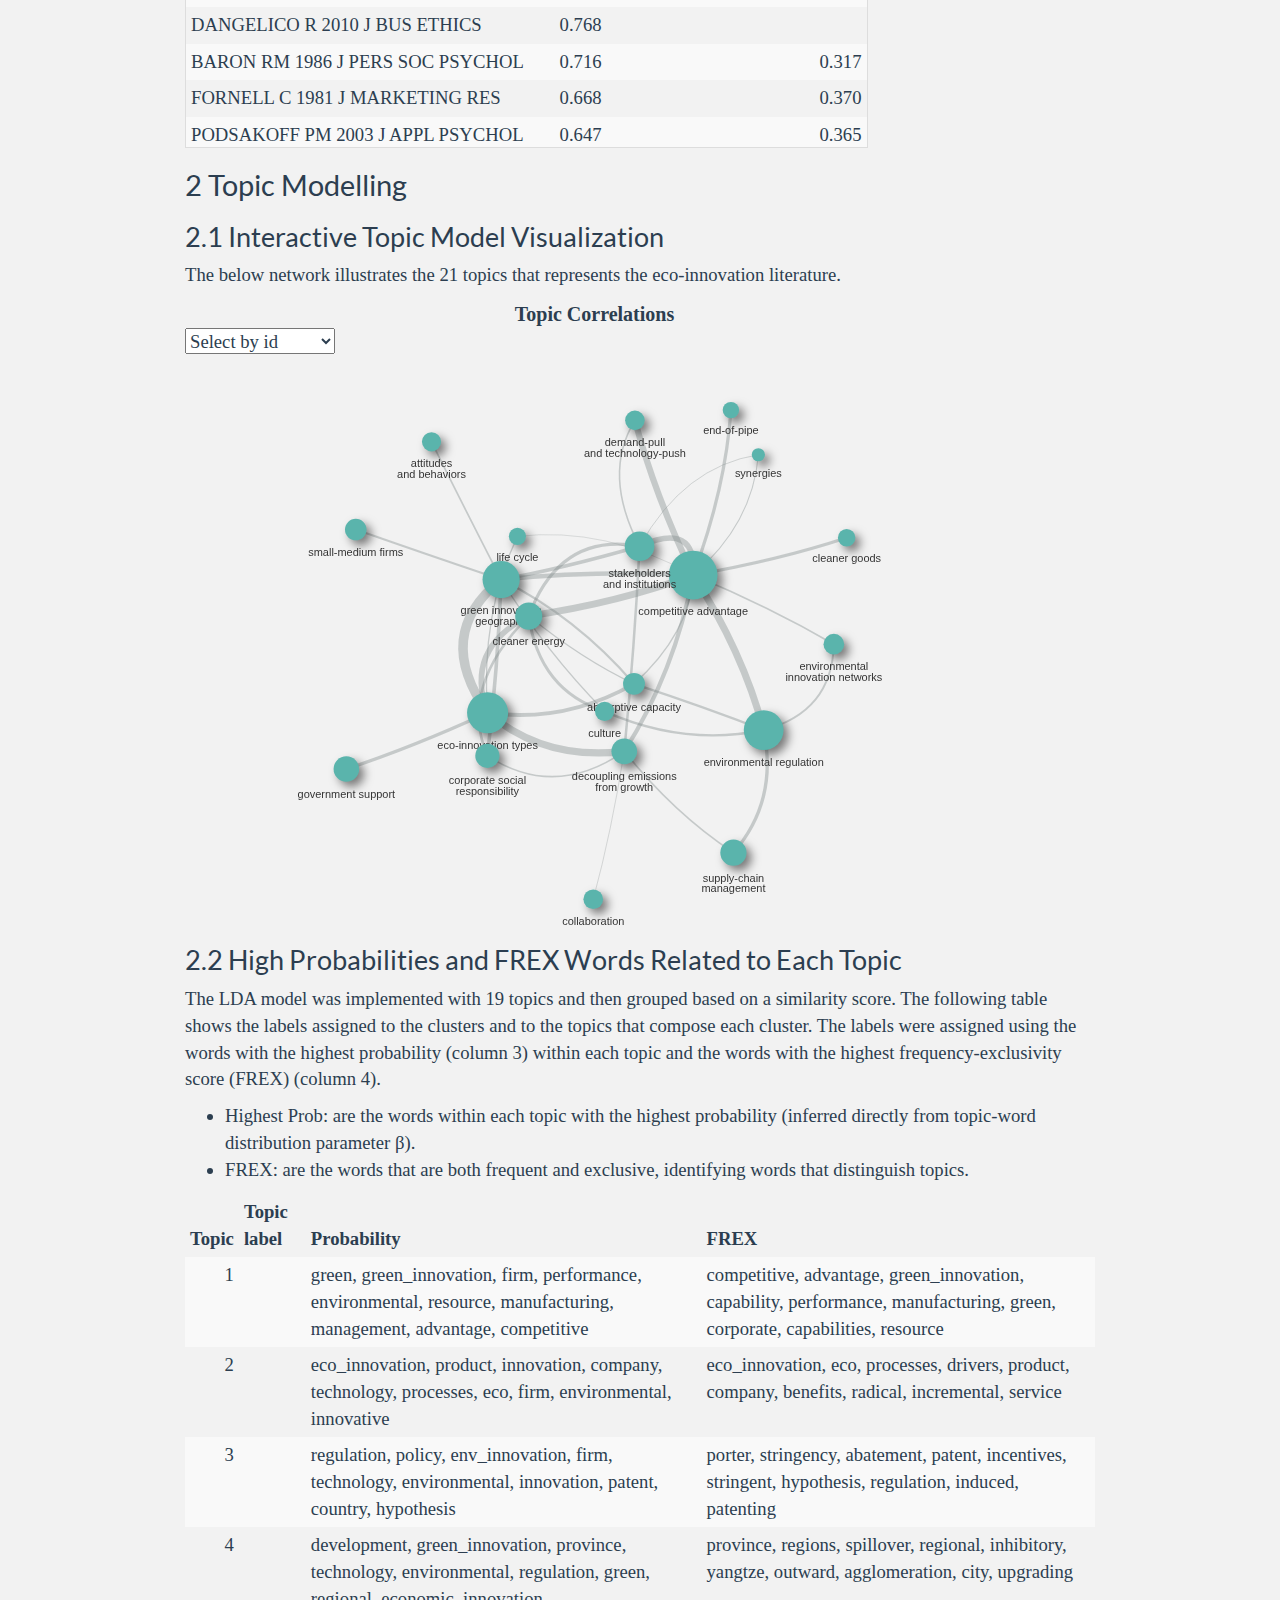
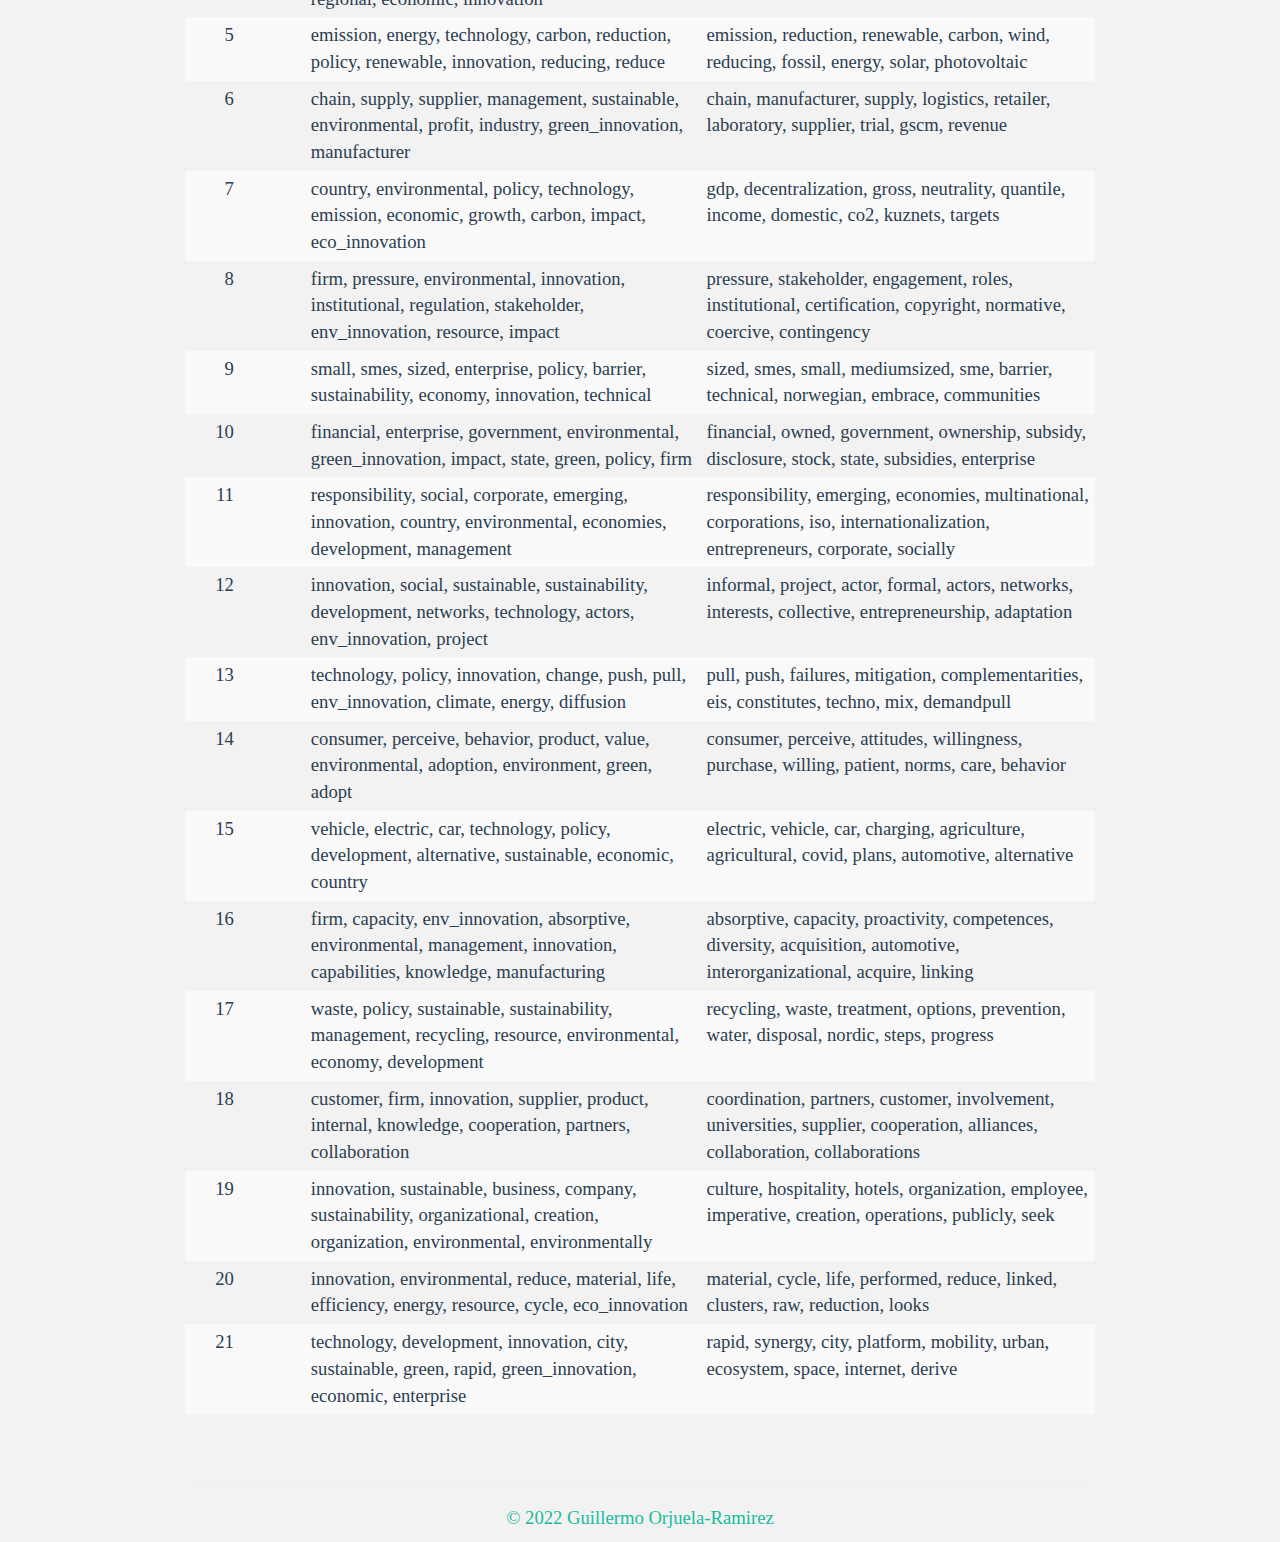
==== commit d7ec3c8f: "Network with labels" ====
--- a/docs/index.html
+++ b/docs/index.html
@@ -7078,9 +7078,9 @@
 <h1 number="2"><span class="header-section-number">2</span> Topic Modelling</h1>
 <div id="interactive-topic-model-visualization" class="section level2" number="2.1">
 <h2 number="2.1"><span class="header-section-number">2.1</span> Interactive Topic Model Visualization</h2>
-<p>The 21 topics were clustered in four groups.</p>
-<div id="htmlwidget-172ac7bb1ef8cebb76d6" style="width:90%;height:600px;" class="visNetwork html-widget"></div>
-<script type="application/json" data-for="htmlwidget-172ac7bb1ef8cebb76d6">{"x":{"nodes":{"shape":["dot","dot","dot","dot","dot","dot","dot","dot","dot","dot","dot","dot","dot","dot","dot","dot","dot","dot","dot","dot","dot"],"shadow":[true,true,true,true,true,true,true,true,true,true,true,true,true,true,true,true,true,true,true,true,true],"title":["Topic 1","Topic 2","Topic 3","Topic 4","Topic 5","Topic 6","Topic 7","Topic 8","Topic 9","Topic 10","Topic 11","Topic 12","Topic 13","Topic 14","Topic 15","Topic 16","Topic 17","Topic 18","Topic 19","Topic 20","Topic 21"],"size":[40,33.7334071669497,32.6593397756503,30.5562372737544,22.272252237358,21.5259652591813,21.0958455467552,24.3595366619444,17.6831744722487,20.974390237918,19.88765084298,16.985660092805,16.0428189375791,15.7275459867331,14.3937357255078,17.9648979996912,13.4760053516489,16.141613575673,15.8386795629767,14.0515384657146,10.8437175864119],"borderWidth":[0,0,0,0,0,0,0,0,0,0,0,0,0,0,0,0,0,0,0,0,0],"label":["Topic 1","Topic 2","Topic 3","Topic 4","Topic 5","Topic 6","Topic 7","Topic 8","Topic 9","Topic 10","Topic 11","Topic 12","Topic 13","Topic 14","Topic 15","Topic 16","Topic 17","Topic 18","Topic 19","Topic 20","Topic 21"],"color.background":["#5ab4ac","#5ab4ac","#5ab4ac","#5ab4ac","#5ab4ac","#5ab4ac","#5ab4ac","#5ab4ac","#5ab4ac","#5ab4ac","#5ab4ac","#5ab4ac","#5ab4ac","#5ab4ac","#5ab4ac","#5ab4ac","#5ab4ac","#5ab4ac","#5ab4ac","#5ab4ac","#5ab4ac"],"color.border":["gray20","gray20","gray20","gray20","gray20","gray20","gray20","gray20","gray20","gray20","gray20","gray20","gray20","gray20","gray20","gray20","gray20","gray20","gray20","gray20","gray20"],"color.highlight.background":["#FF8E32","#FF8E32","#FF8E32","#FF8E32","#FF8E32","#FF8E32","#FF8E32","#FF8E32","#FF8E32","#FF8E32","#FF8E32","#FF8E32","#FF8E32","#FF8E32","#FF8E32","#FF8E32","#FF8E32","#FF8E32","#FF8E32","#FF8E32","#FF8E32"],"color.highlight.border":["darkred","darkred","darkred","darkred","darkred","darkred","darkred","darkred","darkred","darkred","darkred","darkred","darkred","darkred","darkred","darkred","darkred","darkred","darkred","darkred","darkred"],"id":[1,2,3,4,5,6,7,8,9,10,11,12,13,14,15,16,17,18,19,20,21]},"edges":{"from":[1,1,1,1,1,1,1,1,1,1,1,1,2,2,2,2,2,2,3,3,3,3,4,4,4,4,4,4,5,5,5,5,6,7,7,7,8,8],"to":[3,4,5,7,8,12,13,15,16,17,20,21,4,5,7,10,16,20,6,12,16,19,8,9,11,14,16,19,8,11,16,19,7,8,11,18,13,21],"value":[0.167095236052545,0.136231873943173,0.164831645685496,0.131563338435194,0.149351622245725,0.101340509099069,0.156267272431611,0.117971017489033,0.0964943472054399,0.119787609301775,0.0864306093750159,0.0923006455328836,0.193795239948509,0.147765481921332,0.169024193534577,0.121592763187389,0.128902848103646,0.094913263113384,0.120989220831404,0.102935855551385,0.106551195624522,0.109589960352269,0.122604457195478,0.104588562391997,0.124000705308562,0.10019461120283,0.105740535527162,0.094722686673499,0.117432576284717,0.1118381105743,0.0933566996181049,0.115346934437861,0.0995772261830202,0.110544085810278,0.0982749919731344,0.0877071305236474,0.0984664596525296,0.0889726289481221]},"nodesToDataframe":true,"edgesToDataframe":true,"options":{"width":"100%","height":"100%","nodes":{"shape":"dot","font":{"size":18}},"manipulation":{"enabled":false},"edges":{"dashes":false,"color":{"color":"#838B8B","highlight":"#FFAD65","opacity":0.4}},"layout":{"randomSeed":18},"physics":{"stabilization":true,"barnesHut":{"springLength":130,"avoidOverlap":0.6}}},"groups":null,"width":"90%","height":"600px","idselection":{"enabled":true,"style":"width: 150px; height: 26px","useLabels":true,"main":"Select by id"},"byselection":{"enabled":false,"style":"width: 150px; height: 26px","multiple":false,"hideColor":"rgba(200,200,200,0.5)","highlight":false},"main":{"text":"Topic Correlations","style":"font-family:Georgia, Times New Roman, Times, serif;font-weight:bold;font-size:20px;text-align:center;"},"submain":null,"footer":null,"background":"rgba(0, 0, 0, 0)","highlight":{"enabled":true,"hoverNearest":false,"degree":1,"algorithm":"all","hideColor":"rgba(200,200,200,0.5)","labelOnly":true},"collapse":{"enabled":false,"fit":false,"resetHighlight":true,"clusterOptions":null,"keepCoord":true,"labelSuffix":"(cluster)"}},"evals":[],"jsHooks":[]}</script>
+<p>The below network illustrates the 21 topics that represents the eco-innovation literature.</p>
+<div id="htmlwidget-5560e10602e3fdc349a6" style="width:90%;height:600px;" class="visNetwork html-widget"></div>
+<script type="application/json" data-for="htmlwidget-5560e10602e3fdc349a6">{"x":{"nodes":{"shape":["dot","dot","dot","dot","dot","dot","dot","dot","dot","dot","dot","dot","dot","dot","dot","dot","dot","dot","dot","dot","dot"],"shadow":[true,true,true,true,true,true,true,true,true,true,true,true,true,true,true,true,true,true,true,true,true],"title":["Topic 1","Topic 2","Topic 3","Topic 4","Topic 5","Topic 6","Topic 7","Topic 8","Topic 9","Topic 10","Topic 11","Topic 12","Topic 13","Topic 14","Topic 15","Topic 16","Topic 17","Topic 18","Topic 19","Topic 20","Topic 21"],"size":[40,33.7334071669497,32.6593397756503,30.5562372737544,22.272252237358,21.5259652591813,21.0958455467552,24.3595366619444,17.6831744722487,20.974390237918,19.88765084298,16.985660092805,16.0428189375791,15.7275459867331,14.3937357255078,17.9648979996912,13.4760053516489,16.141613575673,15.8386795629767,14.0515384657146,10.8437175864119],"borderWidth":[0,0,0,0,0,0,0,0,0,0,0,0,0,0,0,0,0,0,0,0,0],"label":["competitive advantage","eco-innovation types","environmental regulation","green innovation\ngeography","cleaner energy","supply-chain\nmanagement","decoupling emissions\nfrom growth","stakeholders\nand institutions","small-medium firms","government support","corporate social\nresponsibility","environmental\ninnovation networks","demand-pull\nand technology-push","attitudes\nand behaviors","cleaner goods","absorptive capacity","end-of-pipe","collaboration","culture","life cycle","synergies"],"color.background":["#5ab4ac","#5ab4ac","#5ab4ac","#5ab4ac","#5ab4ac","#5ab4ac","#5ab4ac","#5ab4ac","#5ab4ac","#5ab4ac","#5ab4ac","#5ab4ac","#5ab4ac","#5ab4ac","#5ab4ac","#5ab4ac","#5ab4ac","#5ab4ac","#5ab4ac","#5ab4ac","#5ab4ac"],"color.border":["gray20","gray20","gray20","gray20","gray20","gray20","gray20","gray20","gray20","gray20","gray20","gray20","gray20","gray20","gray20","gray20","gray20","gray20","gray20","gray20","gray20"],"color.highlight.background":["#FF8E32","#FF8E32","#FF8E32","#FF8E32","#FF8E32","#FF8E32","#FF8E32","#FF8E32","#FF8E32","#FF8E32","#FF8E32","#FF8E32","#FF8E32","#FF8E32","#FF8E32","#FF8E32","#FF8E32","#FF8E32","#FF8E32","#FF8E32","#FF8E32"],"color.highlight.border":["darkred","darkred","darkred","darkred","darkred","darkred","darkred","darkred","darkred","darkred","darkred","darkred","darkred","darkred","darkred","darkred","darkred","darkred","darkred","darkred","darkred"],"id":[1,2,3,4,5,6,7,8,9,10,11,12,13,14,15,16,17,18,19,20,21]},"edges":{"from":[1,1,1,1,1,1,1,1,1,1,1,1,2,2,2,2,2,2,3,3,3,3,4,4,4,4,4,4,5,5,5,5,6,7,7,7,8,8],"to":[3,4,5,7,8,12,13,15,16,17,20,21,4,5,7,10,16,20,6,12,16,19,8,9,11,14,16,19,8,11,16,19,7,8,11,18,13,21],"value":[0.167095236052545,0.136231873943173,0.164831645685496,0.131563338435194,0.149351622245725,0.101340509099069,0.156267272431611,0.117971017489033,0.0964943472054399,0.119787609301775,0.0864306093750159,0.0923006455328836,0.193795239948509,0.147765481921332,0.169024193534577,0.121592763187389,0.128902848103646,0.094913263113384,0.120989220831404,0.102935855551385,0.106551195624522,0.109589960352269,0.122604457195478,0.104588562391997,0.124000705308562,0.10019461120283,0.105740535527162,0.094722686673499,0.117432576284717,0.1118381105743,0.0933566996181049,0.115346934437861,0.0995772261830202,0.110544085810278,0.0982749919731344,0.0877071305236474,0.0984664596525296,0.0889726289481221]},"nodesToDataframe":true,"edgesToDataframe":true,"options":{"width":"100%","height":"100%","nodes":{"shape":"dot","font":{"size":18}},"manipulation":{"enabled":false},"edges":{"dashes":false,"color":{"color":"#838B8B","highlight":"#FFAD65","opacity":0.4}},"layout":{"randomSeed":18},"physics":{"stabilization":true,"barnesHut":{"springLength":200,"avoidOverlap":0.5}}},"groups":null,"width":"90%","height":"600px","idselection":{"enabled":true,"style":"width: 150px; height: 26px","useLabels":true,"main":"Select by id"},"byselection":{"enabled":false,"style":"width: 150px; height: 26px","multiple":false,"hideColor":"rgba(200,200,200,0.5)","highlight":false},"main":{"text":"Topic Correlations","style":"font-family:Georgia, Times New Roman, Times, serif;font-weight:bold;font-size:20px;text-align:center;"},"submain":null,"footer":null,"background":"rgba(0, 0, 0, 0)","highlight":{"enabled":true,"hoverNearest":false,"degree":1,"algorithm":"all","hideColor":"rgba(200,200,200,0.5)","labelOnly":true},"collapse":{"enabled":false,"fit":false,"resetHighlight":true,"clusterOptions":null,"keepCoord":true,"labelSuffix":"(cluster)"}},"evals":[],"jsHooks":[]}</script>
 </div>
 <div id="high-probabilities-and-frex-words-related-to-each-topic" class="section level2" number="2.2">
 <h2 number="2.2"><span class="header-section-number">2.2</span> High Probabilities and FREX Words Related to Each Topic</h2>
